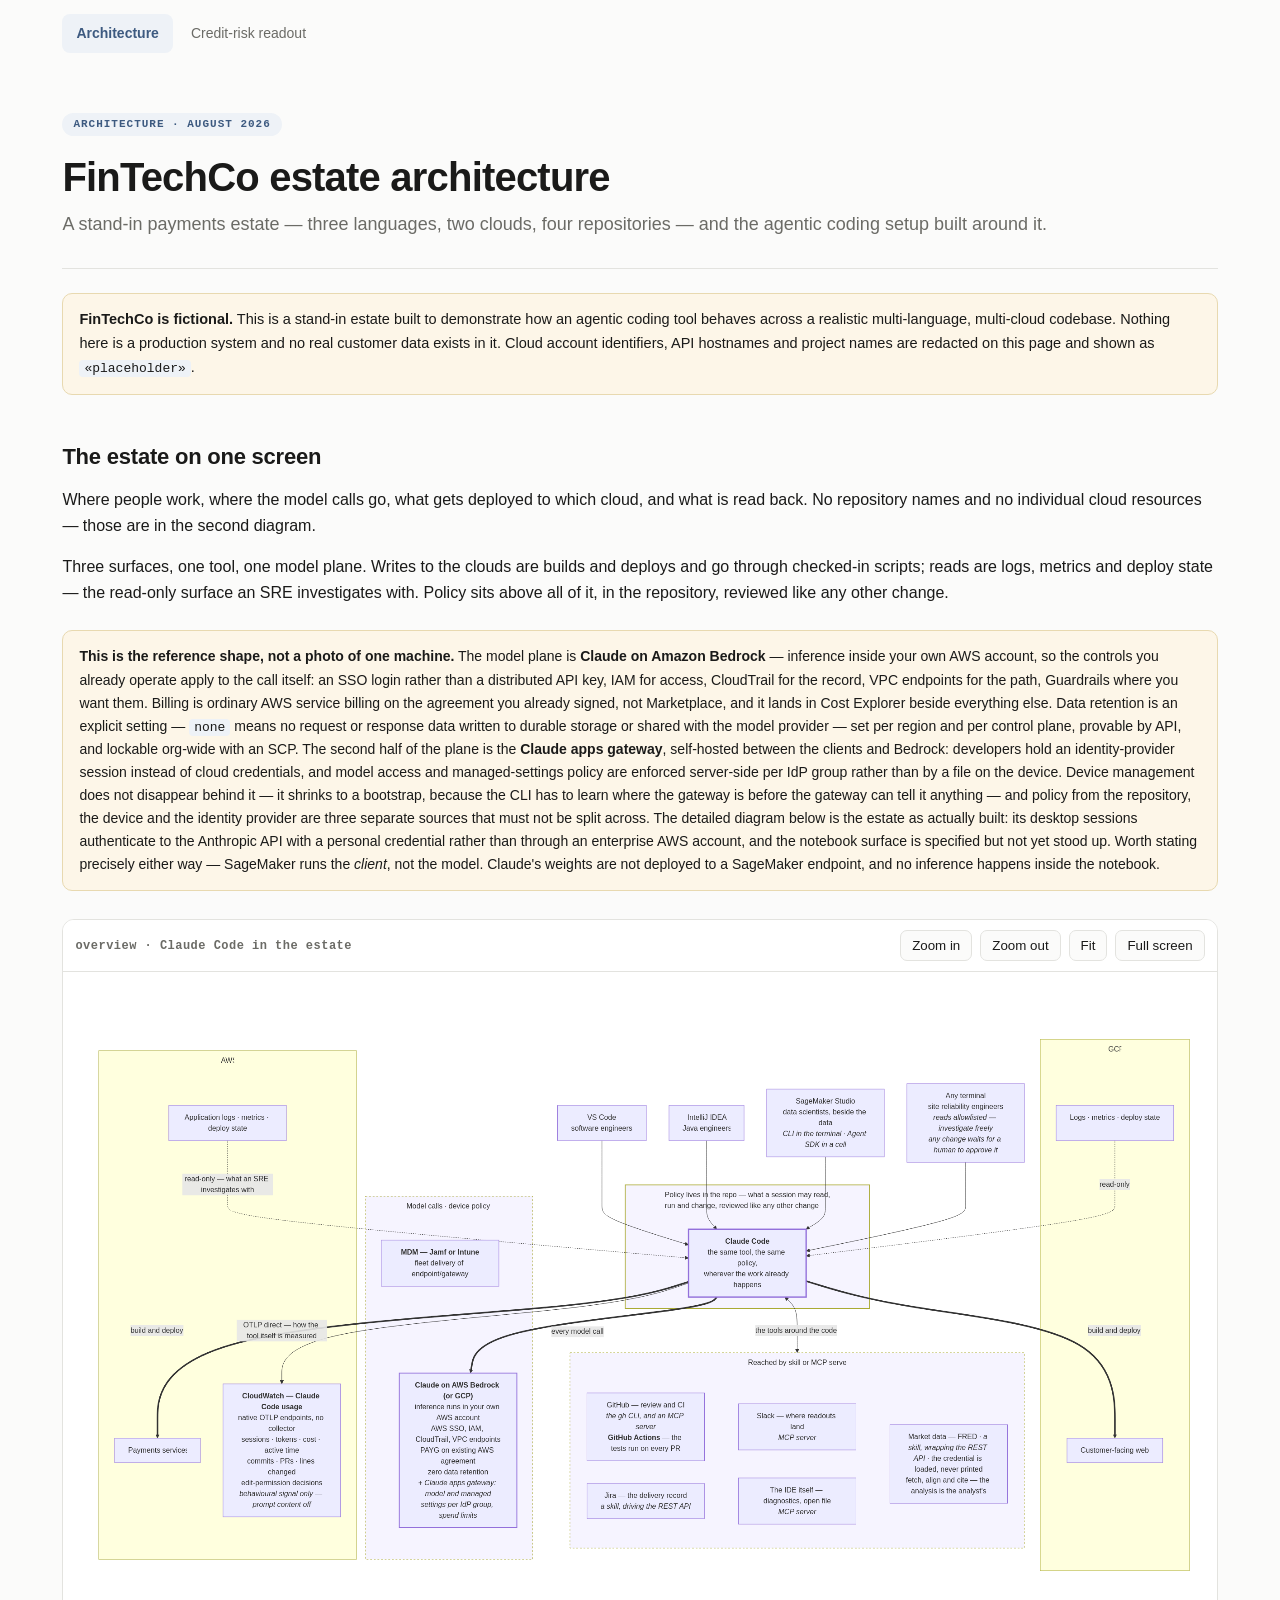
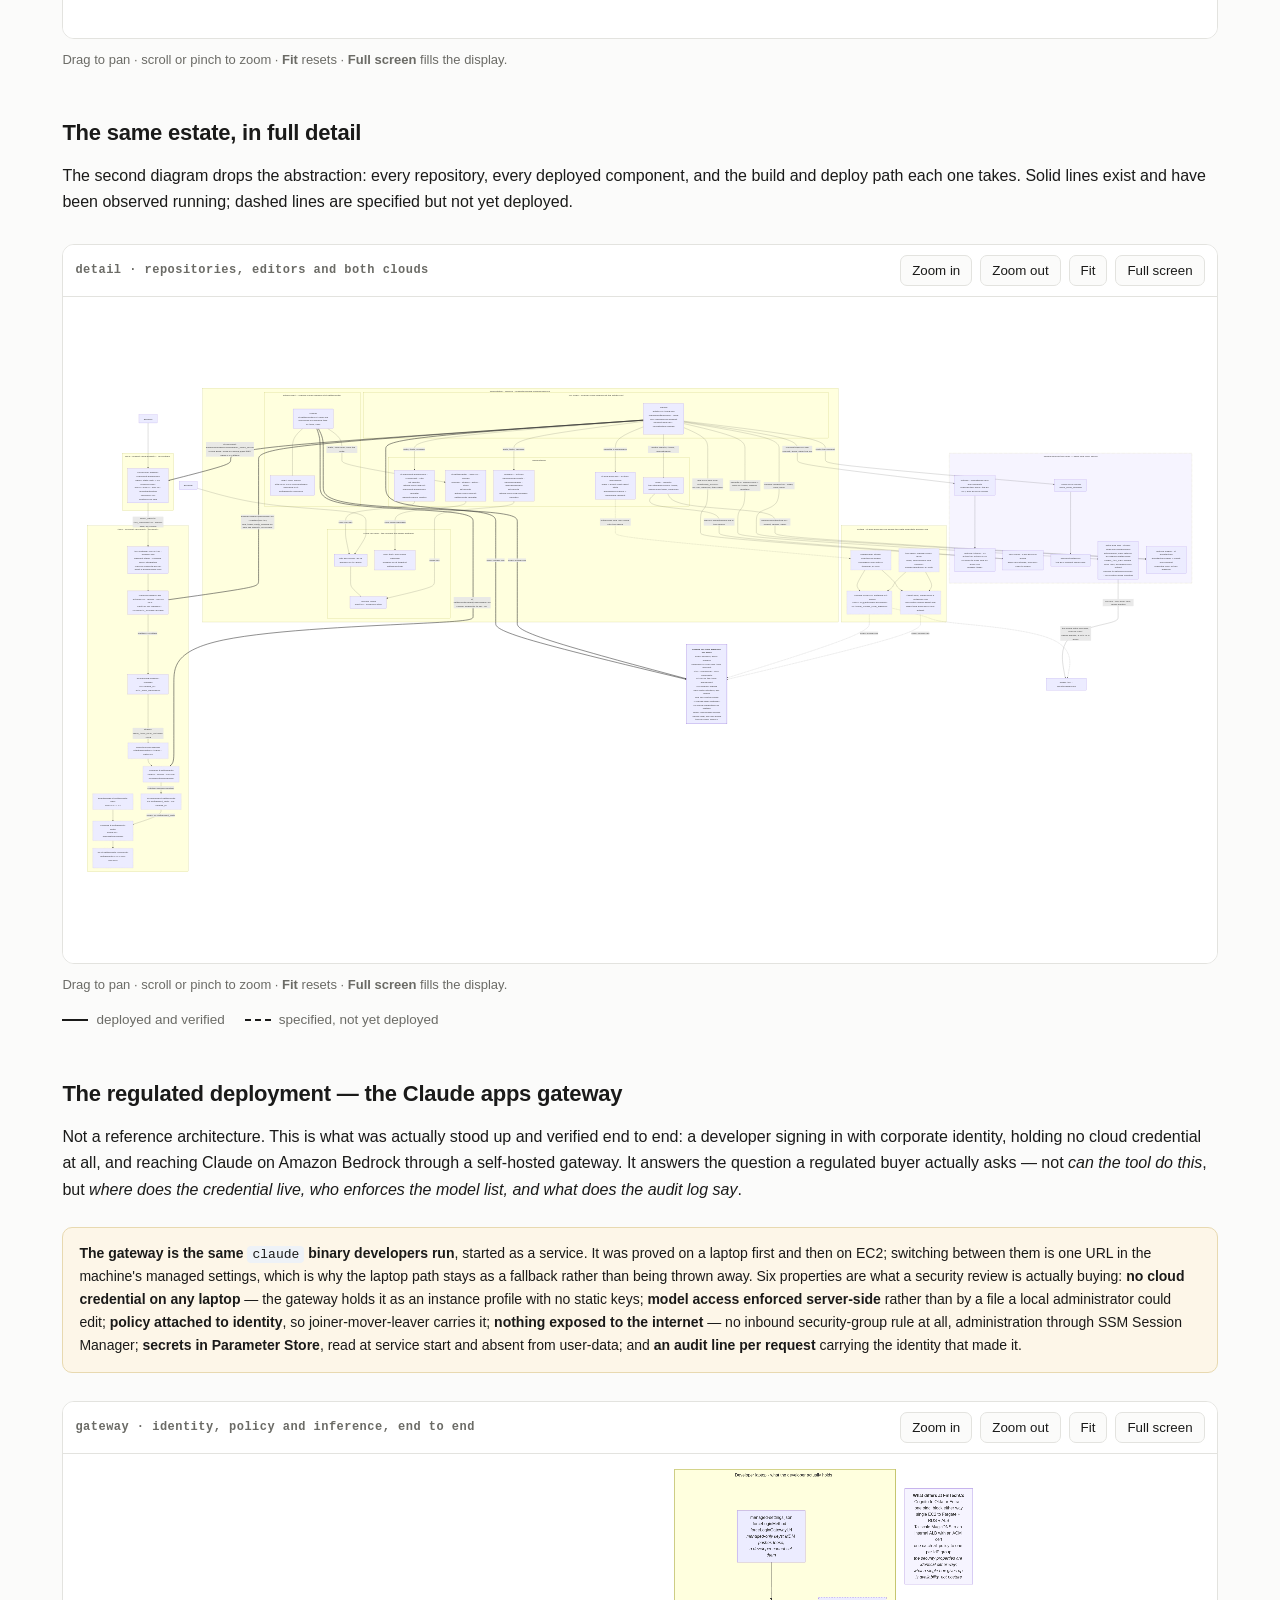
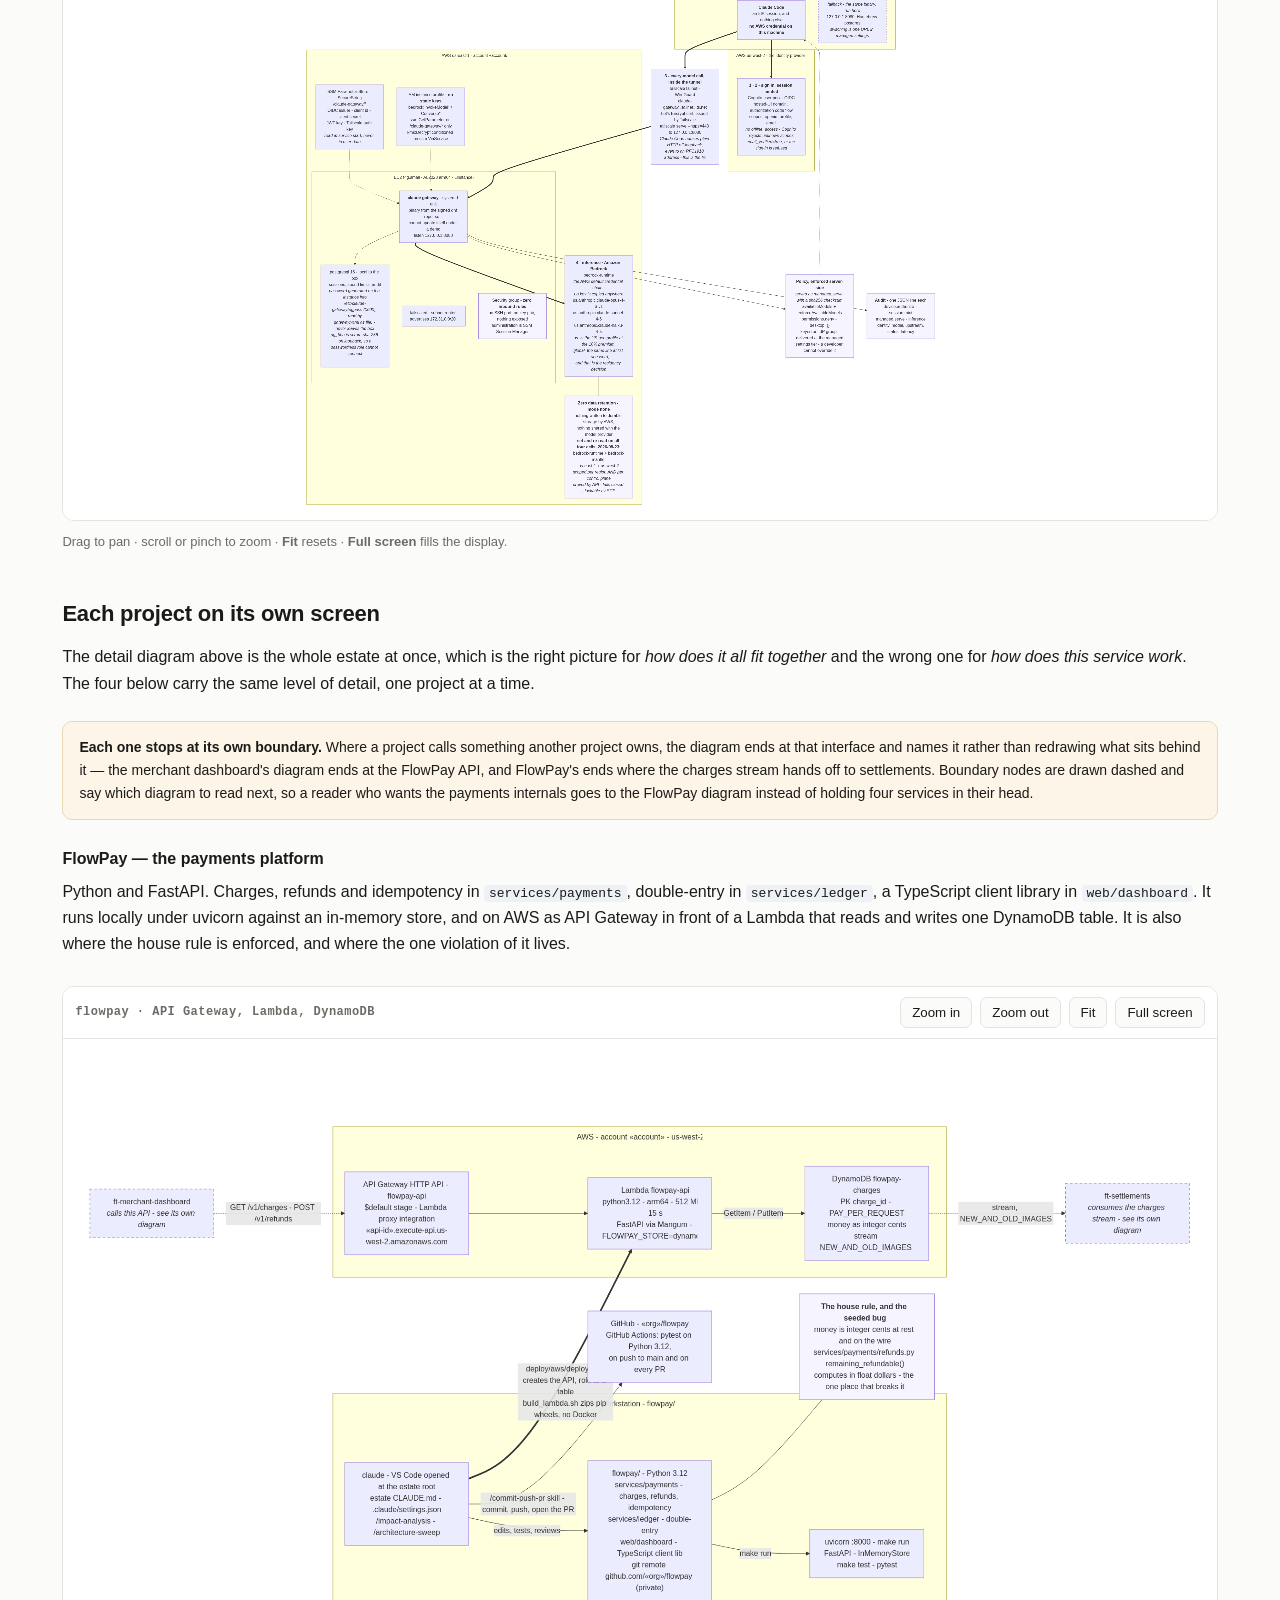
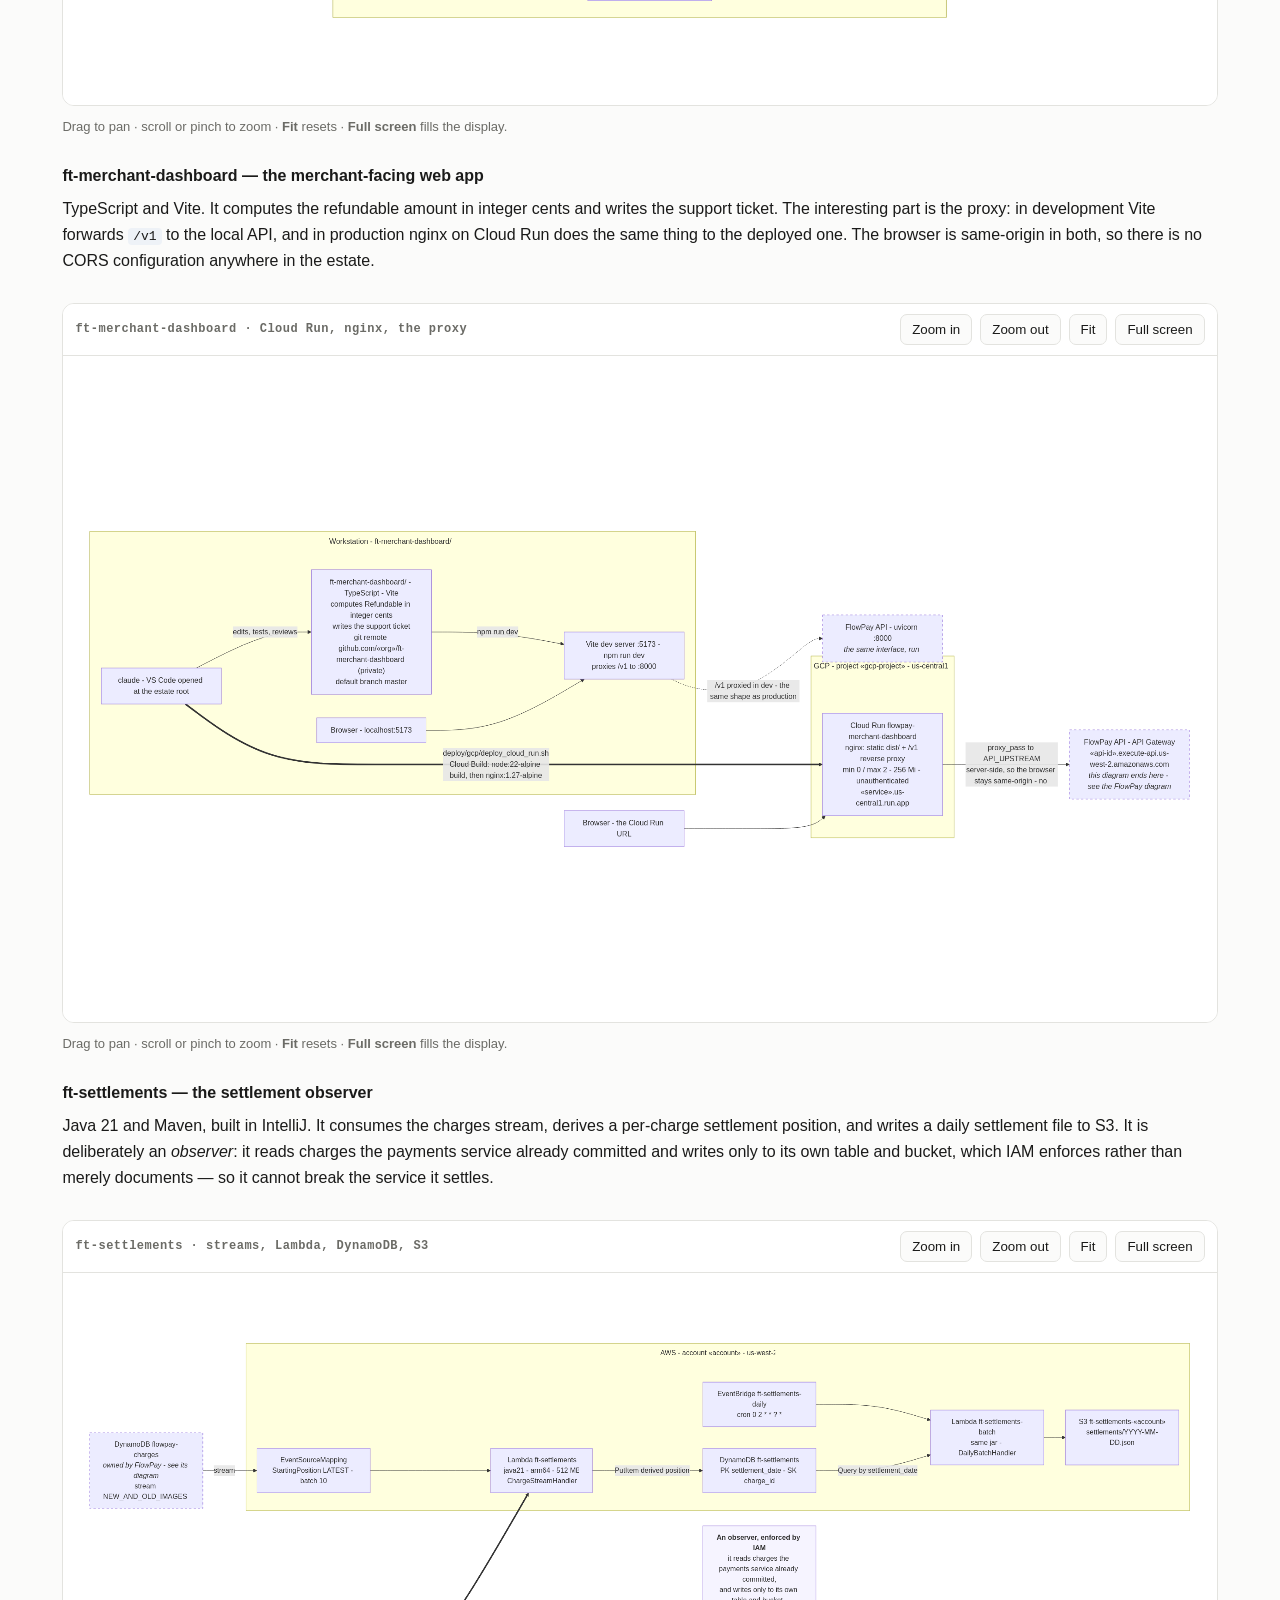
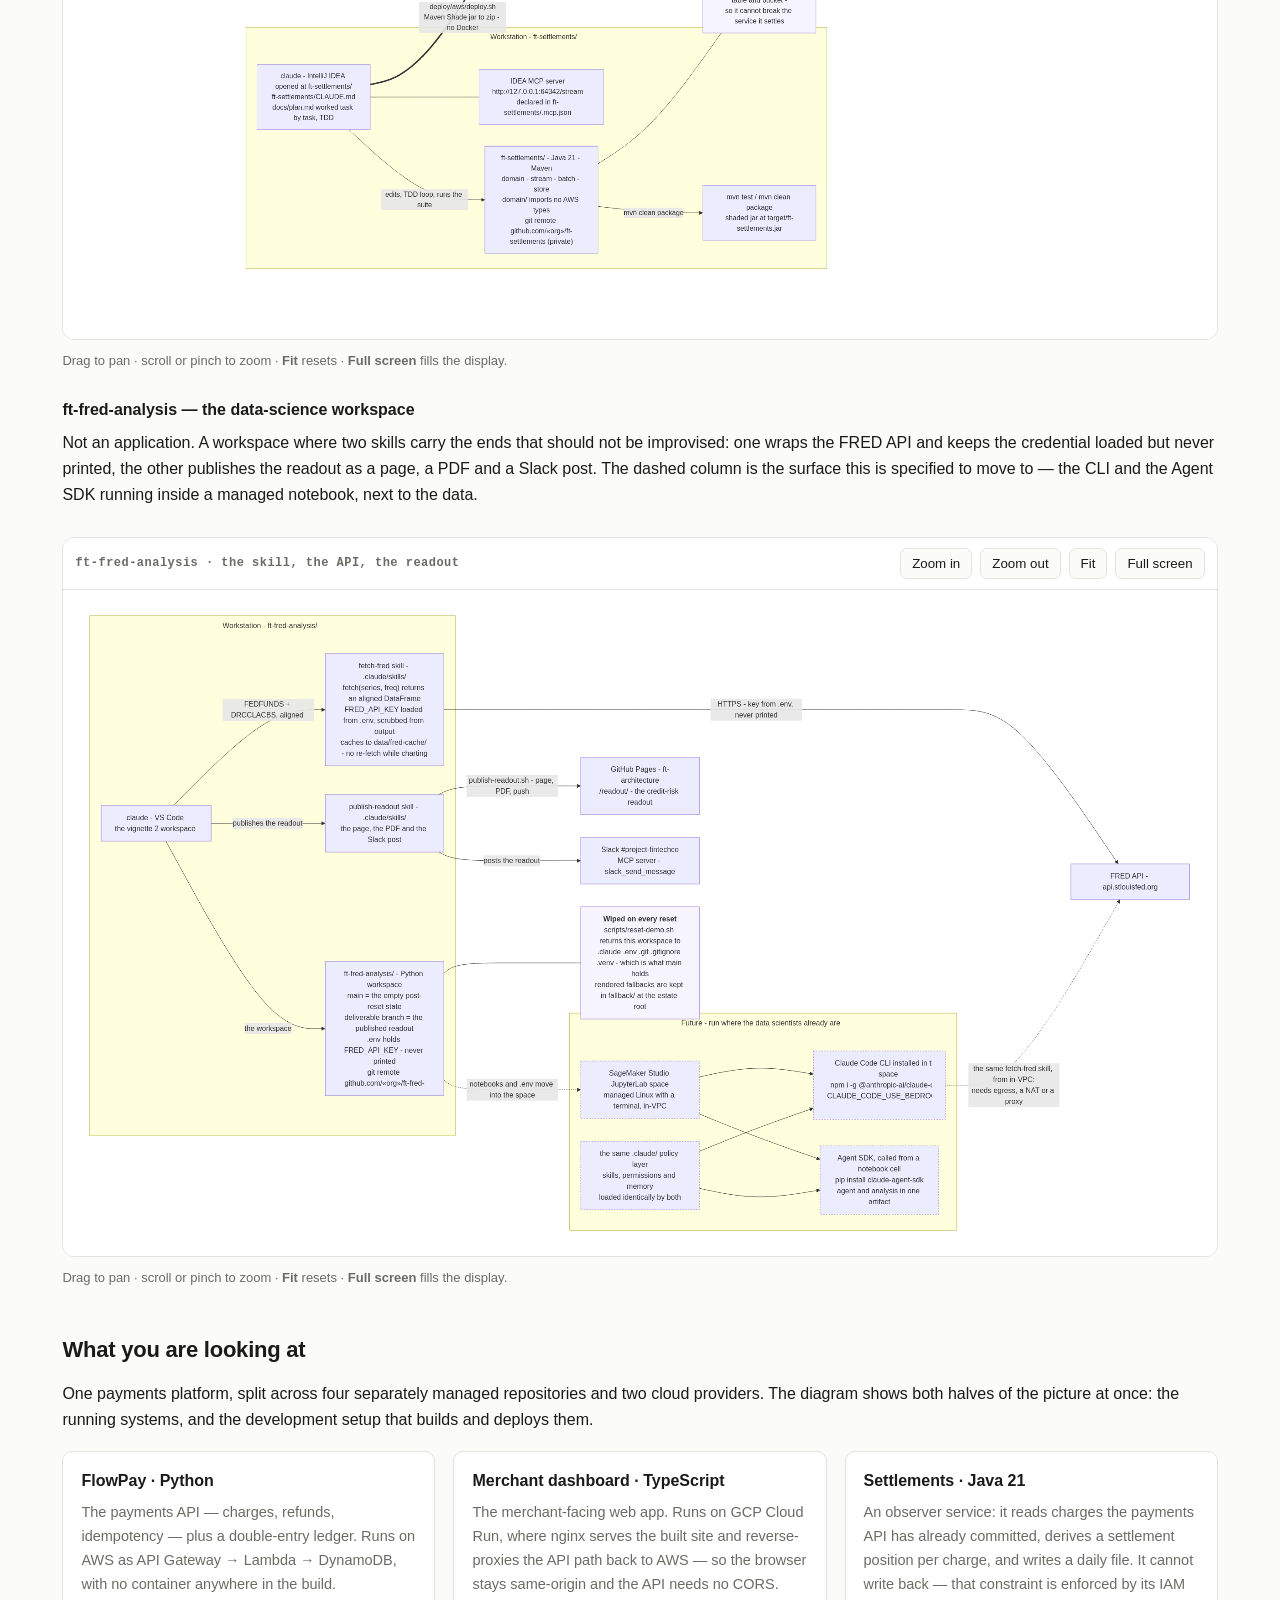
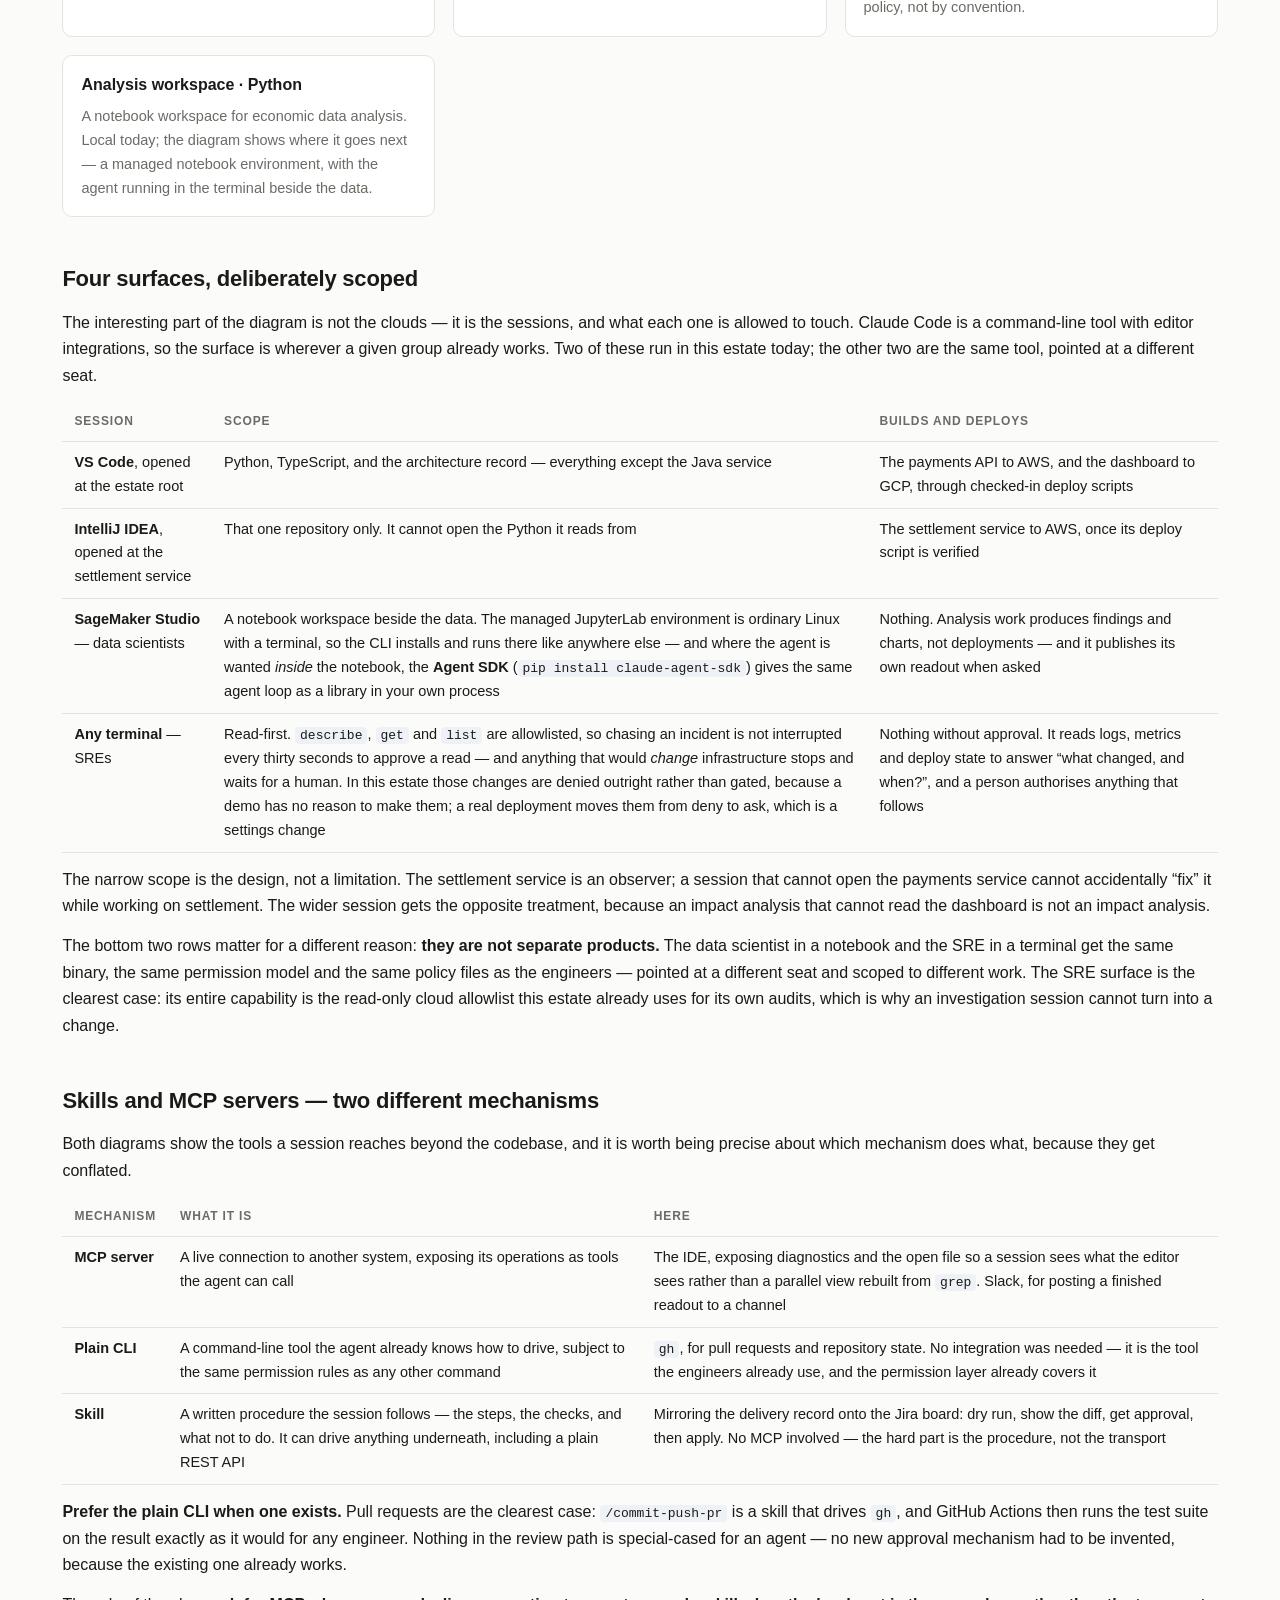
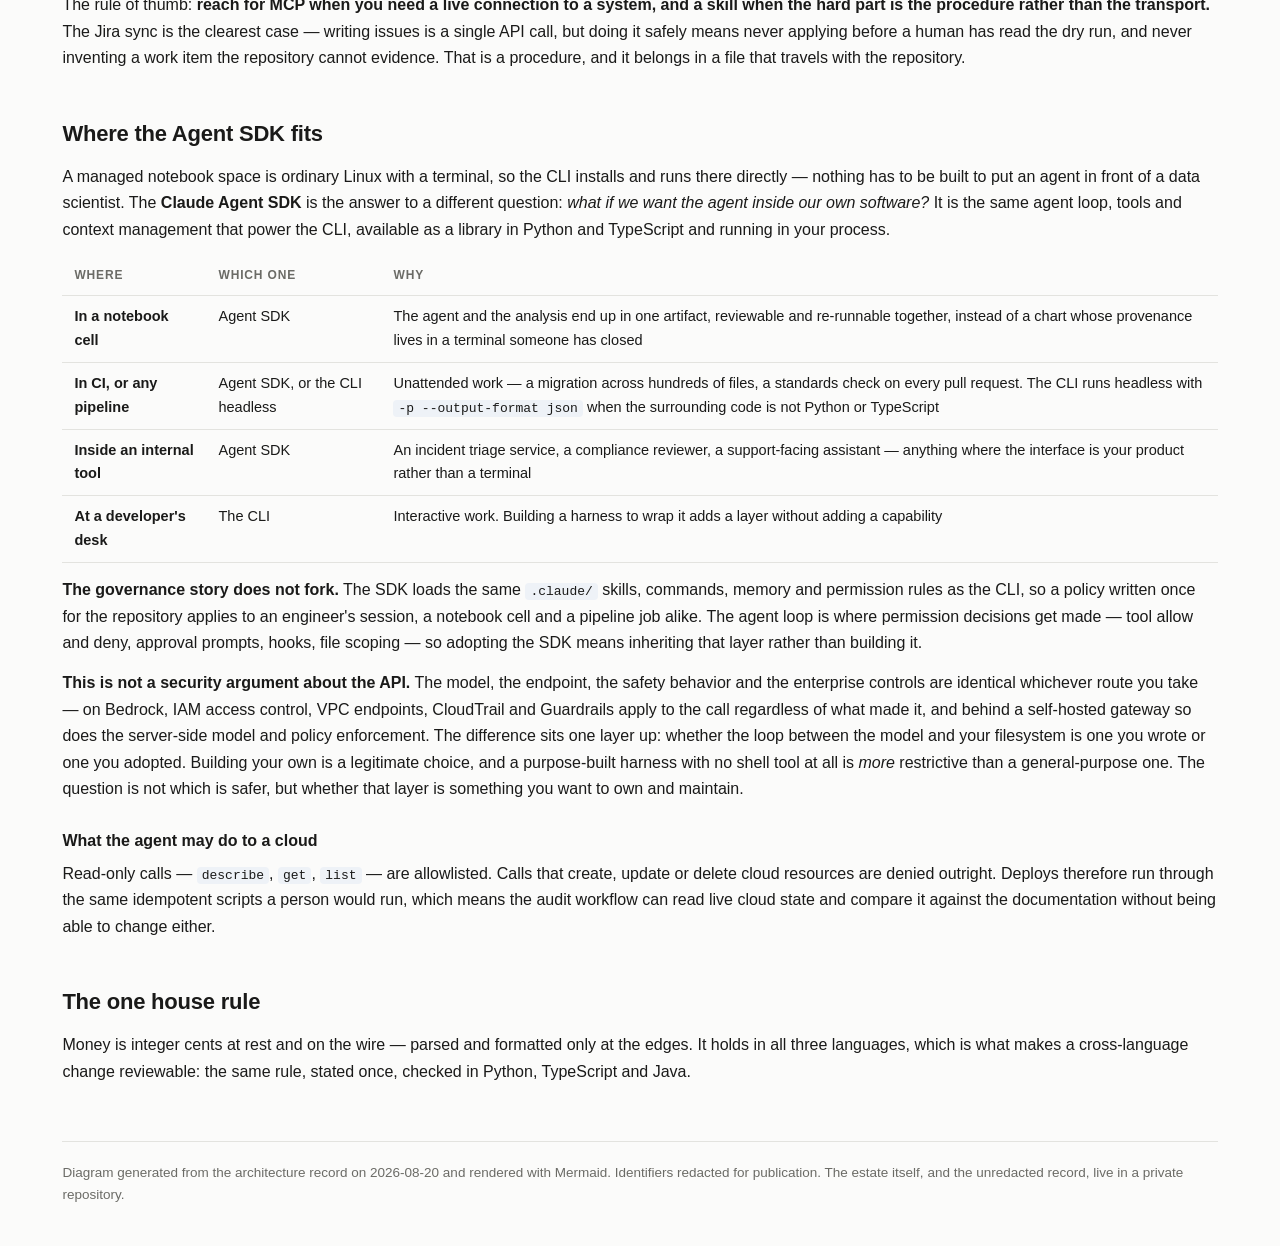
==== index.html @ 8cad51b0 "Rebuild architecture page — 2026-08-24" ====
<!doctype html>
<html lang="en">
<head>
<meta charset="utf-8">
<meta name="viewport" content="width=device-width,initial-scale=1">
<title>FinTechCo — estate architecture</title>
<meta name="description" content="Architecture of a stand-in payments estate: three languages, two clouds, and the agentic coding setup around it.">
<meta name="robots" content="noindex">
<link rel="icon" href="data:image/svg+xml,<svg xmlns='http://www.w3.org/2000/svg' viewBox='0 0 16 16'><text y='13' font-size='13'>🏗️</text></svg>">
<link rel="stylesheet" href="assets/site.css?v=df4e8413">
</head>
<body>
<div class="wrap wide">

<nav class="site">
  <a href="./" aria-current="page">Architecture</a>
  <a href="readout/">Credit-risk readout</a>
</nav>

<header>
  <span class="tag">Architecture · August 2026</span>
  <h1>FinTechCo estate architecture</h1>
  <p class="sub">A stand-in payments estate — three languages, two clouds, four repositories — and the
  agentic coding setup built around it.</p>
</header>

<div class="note">
  <strong>FinTechCo is fictional.</strong> This is a stand-in estate built to demonstrate how an agentic
  coding tool behaves across a realistic multi-language, multi-cloud codebase. Nothing here is a production
  system and no real customer data exists in it. Cloud account identifiers, API hostnames and project names
  are redacted on this page and shown as <code>«placeholder»</code>.
</div>

<h2>The estate on one screen</h2>
<p>Where people work, where the model calls go, what gets deployed to which cloud, and what is
read back. No repository names and no individual cloud resources — those are in the second
diagram.</p>
<p>Three surfaces, one tool, one model plane. Writes to the clouds are builds and deploys and go
through checked-in scripts; reads are logs, metrics and deploy state — the read-only surface an
SRE investigates with. Policy sits above all of it, in the repository, reviewed like any other
change.</p>
<div class="note" style="font-size:14px">
  <strong>This is the reference shape, not a photo of one machine.</strong> The model plane is
  <strong>Claude on Amazon Bedrock</strong> — inference inside your own AWS account, so the
  controls you already operate apply to the call itself: an SSO login rather than a distributed API
  key, IAM for access, CloudTrail for the record, VPC endpoints for the path, Guardrails where you
  want them. Billing is ordinary AWS service billing on the agreement you already signed, not
  Marketplace, and it lands in Cost Explorer beside everything else. Data retention is an explicit
  setting — <code>none</code> means no request or response data written to durable storage or
  shared with the model provider — set per region and per control plane, provable by API, and
  lockable org-wide with an SCP. The second half of the plane is the <strong>Claude apps
  gateway</strong>, self-hosted between the clients and Bedrock: developers hold an identity-provider
  session instead of cloud credentials, and model access and managed-settings policy are enforced
  server-side per IdP group rather than by a file on the device. Device management does not
  disappear behind it — it shrinks to a bootstrap, because the CLI has to learn where the gateway is
  before the gateway can tell it anything — and policy from the repository, the device and the
  identity provider are three separate sources that must not be split across. The detailed diagram below is the
  estate as actually built: its desktop sessions authenticate to the Anthropic API with a personal
  credential rather than through an enterprise AWS account, and the notebook surface is specified
  but not yet stood up. Worth stating precisely either way — SageMaker runs the <em>client</em>, not
  the model. Claude's weights are not deployed to a SageMaker endpoint, and no inference happens
  inside the notebook.
</div>

<div class="figure">
  <div class="bar">
    <span class="label">overview · Claude Code in the estate</span>
    <button class="zin">Zoom in</button>
    <button class="zout">Zoom out</button>
    <button class="fit">Fit</button>
    <button class="full">Full screen</button>
  </div>
  <div class="stage"><div class="pan"><svg id="my-svg" width="100%" xmlns="http://www.w3.org/2000/svg" xmlns:xlink="http://www.w3.org/1999/xlink" class="flowchart" style="max-width: 2447.98px; background-color: transparent;" viewBox="0 -24 2447.9765625 1191" role="graphics-document document" aria-roledescription="flowchart-v2"><style>#my-svg{font-family:"trebuchet ms",verdana,arial,sans-serif;font-size:16px;fill:#333;}@keyframes edge-animation-frame{from{stroke-dashoffset:0;}}@keyframes dash{to{stroke-dashoffset:0;}}#my-svg .edge-animation-slow{stroke-dasharray:9,5!important;stroke-dashoffset:900;animation:dash 50s linear infinite;stroke-linecap:round;}#my-svg .edge-animation-fast{stroke-dasharray:9,5!important;stroke-dashoffset:900;animation:dash 20s linear infinite;stroke-linecap:round;}#my-svg .error-icon{fill:#552222;}#my-svg .error-text{fill:#552222;stroke:#552222;}#my-svg .edge-thickness-normal{stroke-width:1px;}#my-svg .edge-thickness-thick{stroke-width:3.5px;}#my-svg .edge-pattern-solid{stroke-dasharray:0;}#my-svg .edge-thickness-invisible{stroke-width:0;fill:none;}#my-svg .edge-pattern-dashed{stroke-dasharray:3;}#my-svg .edge-pattern-dotted{stroke-dasharray:2;}#my-svg .marker{fill:#333333;stroke:#333333;}#my-svg .marker.cross{stroke:#333333;}#my-svg svg{font-family:"trebuchet ms",verdana,arial,sans-serif;font-size:16px;}#my-svg p{margin:0;}#my-svg .label{font-family:"trebuchet ms",verdana,arial,sans-serif;color:#333;}#my-svg .cluster-label text{fill:#333;}#my-svg .cluster-label span{color:#333;}#my-svg .cluster-label span p{background-color:transparent;}#my-svg .label text,#my-svg span{fill:#333;color:#333;}#my-svg .node rect,#my-svg .node circle,#my-svg .node ellipse,#my-svg .node polygon,#my-svg .node path{fill:#ECECFF;stroke:#9370DB;stroke-width:1px;}#my-svg .rough-node .label text,#my-svg .node .label text,#my-svg .image-shape .label,#my-svg .icon-shape .label{text-anchor:middle;}#my-svg .node .katex path{fill:#000;stroke:#000;stroke-width:1px;}#my-svg .rough-node .label,#my-svg .node .label,#my-svg .image-shape .label,#my-svg .icon-shape .label{text-align:center;}#my-svg .node.clickable{cursor:pointer;}#my-svg .root .anchor path{fill:#333333!important;stroke-width:0;stroke:#333333;}#my-svg .arrowheadPath{fill:#333333;}#my-svg .edgePath .path{stroke:#333333;stroke-width:1px;}#my-svg .flowchart-link{stroke:#333333;fill:none;}#my-svg .edgeLabel{background-color:rgba(232,232,232, 0.8);text-align:center;}#my-svg .edgeLabel p{background-color:rgba(232,232,232, 0.8);}#my-svg .edgeLabel rect{opacity:0.5;background-color:rgba(232,232,232, 0.8);fill:rgba(232,232,232, 0.8);}#my-svg .labelBkg{background-color:rgba(232, 232, 232, 0.5);}#my-svg .cluster rect{fill:#ffffde;stroke:#aaaa33;stroke-width:1px;}#my-svg .cluster text{fill:#333;}#my-svg .cluster span{color:#333;}#my-svg .node .collapsed-indicator{fill:#aaaa33;stroke:none;opacity:0.6;}#my-svg .node .collapsed-separator{stroke:#aaaa33;stroke-width:0.75px;}#my-svg div.mermaidTooltip{position:absolute;text-align:center;max-width:200px;padding:2px;font-family:"trebuchet ms",verdana,arial,sans-serif;font-size:12px;background:hsl(80, 100%, 96.2745098039%);border:1px solid #aaaa33;border-radius:2px;pointer-events:none;z-index:100;}#my-svg .flowchartTitleText{text-anchor:middle;font-size:18px;fill:#333;}#my-svg rect.text{fill:none;stroke-width:0;}#my-svg .icon-shape,#my-svg .image-shape{background-color:rgba(232,232,232, 0.8);text-align:center;}#my-svg .icon-shape p,#my-svg .image-shape p{background-color:rgba(232,232,232, 0.8);padding:2px;}#my-svg .icon-shape .label rect,#my-svg .image-shape .label rect{opacity:0.5;background-color:rgba(232,232,232, 0.8);fill:rgba(232,232,232, 0.8);}#my-svg .label-icon{display:inline-block;height:1em;overflow:visible;vertical-align:-0.125em;}#my-svg .node .label-icon path{fill:currentColor;stroke:revert;stroke-width:revert;}#my-svg .node .neo-node{stroke:#9370DB;}#my-svg [data-look="neo"].node rect,#my-svg [data-look="neo"].cluster rect,#my-svg [data-look="neo"].node polygon{stroke:#9370DB;filter:drop-shadow(1px 2px 2px rgba(185, 185, 185, 1));}#my-svg [data-look="neo"].swimlane.cluster rect{filter:none;}#my-svg [data-look="neo"].node path{stroke:#9370DB;stroke-width:1px;}#my-svg [data-look="neo"].node .outer-path{filter:drop-shadow(1px 2px 2px rgba(185, 185, 185, 1));}#my-svg [data-look="neo"].node .neo-line path{stroke:#9370DB;filter:none;}#my-svg [data-look="neo"].node circle{stroke:#9370DB;filter:drop-shadow(1px 2px 2px rgba(185, 185, 185, 1));}#my-svg [data-look="neo"].node circle .state-start{fill:#000000;}#my-svg [data-look="neo"].icon-shape .icon{fill:#9370DB;filter:drop-shadow(1px 2px 2px rgba(185, 185, 185, 1));}#my-svg [data-look="neo"].icon-shape .icon-neo path{stroke:#9370DB;filter:drop-shadow(1px 2px 2px rgba(185, 185, 185, 1));}#my-svg :root{--mermaid-font-family:"trebuchet ms",verdana,arial,sans-serif;}#my-svg .hub&gt;*{stroke-width:3px!important;}#my-svg .hub span{stroke-width:3px!important;}#my-svg .plane&gt;*{stroke-width:2px!important;}#my-svg .plane span{stroke-width:2px!important;}</style><g><marker id="my-svg_flowchart-v2-pointEnd" class="marker flowchart-v2" viewBox="0 0 10 10" refX="5" refY="5" markerUnits="userSpaceOnUse" markerWidth="8" markerHeight="8" orient="auto"><path d="M 0 0 L 10 5 L 0 10 z" class="arrowMarkerPath" style="stroke-width: 1; stroke-dasharray: 1, 0;"/></marker><marker id="my-svg_flowchart-v2-pointStart" class="marker flowchart-v2" viewBox="0 0 10 10" refX="4.5" refY="5" markerUnits="userSpaceOnUse" markerWidth="8" markerHeight="8" orient="auto"><path d="M 0 5 L 10 10 L 10 0 z" class="arrowMarkerPath" style="stroke-width: 1; stroke-dasharray: 1, 0;"/></marker><marker id="my-svg_flowchart-v2-pointEnd-margin" class="marker flowchart-v2" viewBox="0 0 11.5 14" refX="11.5" refY="7" markerUnits="userSpaceOnUse" markerWidth="10.5" markerHeight="14" orient="auto"><path d="M 0 0 L 11.5 7 L 0 14 z" class="arrowMarkerPath" style="stroke-width: 0; stroke-dasharray: 1, 0;"/></marker><marker id="my-svg_flowchart-v2-pointStart-margin" class="marker flowchart-v2" viewBox="0 0 11.5 14" refX="1" refY="7" markerUnits="userSpaceOnUse" markerWidth="11.5" markerHeight="14" orient="auto"><polygon points="0,7 11.5,14 11.5,0" class="arrowMarkerPath" style="stroke-width: 0; stroke-dasharray: 1, 0;"/></marker><marker id="my-svg_flowchart-v2-circleEnd" class="marker flowchart-v2" viewBox="0 0 10 10" refX="11" refY="5" markerUnits="userSpaceOnUse" markerWidth="11" markerHeight="11" orient="auto"><circle cx="5" cy="5" r="5" class="arrowMarkerPath" style="stroke-width: 1; stroke-dasharray: 1, 0;"/></marker><marker id="my-svg_flowchart-v2-circleStart" class="marker flowchart-v2" viewBox="0 0 10 10" refX="-1" refY="5" markerUnits="userSpaceOnUse" markerWidth="11" markerHeight="11" orient="auto"><circle cx="5" cy="5" r="5" class="arrowMarkerPath" style="stroke-width: 1; stroke-dasharray: 1, 0;"/></marker><marker id="my-svg_flowchart-v2-circleEnd-margin" class="marker flowchart-v2" viewBox="0 0 10 10" refY="5" refX="12.25" markerUnits="userSpaceOnUse" markerWidth="14" markerHeight="14" orient="auto"><circle cx="5" cy="5" r="5" class="arrowMarkerPath" style="stroke-width: 0; stroke-dasharray: 1, 0;"/></marker><marker id="my-svg_flowchart-v2-circleStart-margin" class="marker flowchart-v2" viewBox="0 0 10 10" refX="-2" refY="5" markerUnits="userSpaceOnUse" markerWidth="14" markerHeight="14" orient="auto"><circle cx="5" cy="5" r="5" class="arrowMarkerPath" style="stroke-width: 0; stroke-dasharray: 1, 0;"/></marker><marker id="my-svg_flowchart-v2-crossEnd" class="marker cross flowchart-v2" viewBox="0 0 11 11" refX="12" refY="5.2" markerUnits="userSpaceOnUse" markerWidth="11" markerHeight="11" orient="auto"><path d="M 1,1 l 9,9 M 10,1 l -9,9" class="arrowMarkerPath" style="stroke-width: 2; stroke-dasharray: 1, 0;"/></marker><marker id="my-svg_flowchart-v2-crossStart" class="marker cross flowchart-v2" viewBox="0 0 11 11" refX="-1" refY="5.2" markerUnits="userSpaceOnUse" markerWidth="11" markerHeight="11" orient="auto"><path d="M 1,1 l 9,9 M 10,1 l -9,9" class="arrowMarkerPath" style="stroke-width: 2; stroke-dasharray: 1, 0;"/></marker><marker id="my-svg_flowchart-v2-crossEnd-margin" class="marker cross flowchart-v2" viewBox="0 0 15 15" refX="17.7" refY="7.5" markerUnits="userSpaceOnUse" markerWidth="12" markerHeight="12" orient="auto"><path d="M 1,1 L 14,14 M 1,14 L 14,1" class="arrowMarkerPath" style="stroke-width: 2.5;"/></marker><marker id="my-svg_flowchart-v2-crossStart-margin" class="marker cross flowchart-v2" viewBox="0 0 15 15" refX="-3.5" refY="7.5" markerUnits="userSpaceOnUse" markerWidth="12" markerHeight="12" orient="auto"><path d="M 1,1 L 14,14 M 1,14 L 14,1" class="arrowMarkerPath" style="stroke-width: 2.5; stroke-dasharray: 1, 0;"/></marker><g class="root"><g class="clusters"><g class="cluster" id="my-svg-LEFTCOL" data-look="classic"><rect style="fill:none !important;stroke:none !important" x="8" y="-16" width="999.5703125" height="1175"/><g class="cluster-label" transform="translate(507.78515625, -6)"><foreignObject width="0" height="0"><div xmlns="http://www.w3.org/1999/xhtml" style="display: table-cell; white-space: nowrap; line-height: 1.5;"><span class="nodeLabel"></span></div></foreignObject></g></g><g class="cluster" id="my-svg-GCP" data-look="classic"><rect style="" x="2109.9765625" y="-16" width="330" height="1175"/><g class="cluster-label" transform="translate(2260.3203125, -6)"><foreignObject width="29.3125" height="24"><div xmlns="http://www.w3.org/1999/xhtml" style="display: table-cell; white-space: nowrap; line-height: 1.5;"><span class="nodeLabel"><p>GCP</p></span></div></foreignObject></g></g><g class="cluster" id="my-svg-GOVERNED" data-look="classic"><rect style="fill:#f6f4ff !important;stroke-width:2px !important" x="1191.97" y="306" width="540.49" height="273"/><g class="cluster-label" transform="translate(1279.58, 316)"><foreignObject width="365.265625" height="48"><div xmlns="http://www.w3.org/1999/xhtml" style="display: table-cell; white-space: nowrap; line-height: 1.5;"><span class="nodeLabel"><p>Policy lives in the repo — what a session may read,<br />run and change, reviewed like any other change</p></span></div></foreignObject></g></g><g class="cluster" id="my-svg-AWS" data-look="classic"><rect style="" x="28" y="9" width="569.8125" height="1125"/><g class="cluster-label" transform="translate(298.2265625, 19)"><foreignObject width="29.359375" height="24"><div xmlns="http://www.w3.org/1999/xhtml" style="display: table-cell; white-space: nowrap; line-height: 1.5;"><span class="nodeLabel"><p>AWS</p></span></div></foreignObject></g></g><g class="cluster" id="my-svg-PLANE" data-look="classic"><rect style="fill:#f6f4ff !important;stroke-dasharray:4 !important" x="617.8125" y="331" width="369.7578125" height="803"/><g class="cluster-label" transform="translate(708.19921875, 341)"><foreignObject width="188.984375" height="24"><div xmlns="http://www.w3.org/1999/xhtml" style="display: table-cell; white-space: nowrap; line-height: 1.5;"><span class="nodeLabel"><p>Model calls · device policy</p></span></div></foreignObject></g></g></g><g class="edgePaths"><path d="M1140.75,208L1140.75,224.167C1140.75,240.333,1140.75,272.667,1140.75,297C1140.75,321.333,1140.75,337.667,1140.75,350C1140.75,362.333,1140.75,370.667,1172.024,384.562C1203.298,398.457,1265.847,417.915,1297.121,427.643L1328.395,437.372" id="my-svg-L_VSC_CC_0" class="edge-thickness-normal edge-pattern-solid edge-thickness-normal edge-pattern-solid flowchart-link" style=";" data-edge="true" data-et="edge" data-id="L_VSC_CC_0" data-points="W3sieCI6MTE0MC43NSwieSI6MjA4fSx7IngiOjExNDAuNzUsInkiOjMwNX0seyJ4IjoxMTQwLjc1LCJ5IjozNTR9LHsieCI6MTE0MC43NSwieSI6Mzc5fSx7IngiOjEzMzIuMjE0ODQzNzUsInkiOjQzOC41NjAxMTkwODM3ODM5NX1d" data-look="classic" marker-end="url(#my-svg_flowchart-v2-pointEnd)"/><path d="M1371.953,208L1371.953,224.167C1371.953,240.333,1371.953,272.667,1371.953,297C1371.953,321.333,1371.953,337.667,1371.953,350C1371.953,362.333,1371.953,370.667,1375.267,378.505C1378.582,386.344,1385.21,393.687,1388.524,397.359L1391.838,401.031" id="my-svg-L_IJ_CC_0" class="edge-thickness-normal edge-pattern-solid edge-thickness-normal edge-pattern-solid flowchart-link" style=";" data-edge="true" data-et="edge" data-id="L_IJ_CC_0" data-points="W3sieCI6MTM3MS45NTMxMjUsInkiOjIwOH0seyJ4IjoxMzcxLjk1MzEyNSwieSI6MzA1fSx7IngiOjEzNzEuOTUzMTI1LCJ5IjozNTR9LHsieCI6MTM3MS45NTMxMjUsInkiOjM3OX0seyJ4IjoxMzk0LjUxODU1NDY4NzUsInkiOjQwNH1d" data-look="classic" marker-end="url(#my-svg_flowchart-v2-pointEnd)"/><path d="M1634.977,244L1634.977,254.167C1634.977,264.333,1634.977,284.667,1634.977,303C1634.977,321.333,1634.977,337.667,1634.977,350C1634.977,362.333,1634.977,370.667,1628.355,378.666C1621.734,386.665,1608.491,394.331,1601.869,398.163L1595.248,401.996" id="my-svg-L_SM_CC_0" class="edge-thickness-normal edge-pattern-solid edge-thickness-normal edge-pattern-solid flowchart-link" style=";" data-edge="true" data-et="edge" data-id="L_SM_CC_0" data-points="W3sieCI6MTYzNC45NzY1NjI1LCJ5IjoyNDR9LHsieCI6MTYzNC45NzY1NjI1LCJ5IjozMDV9LHsieCI6MTYzNC45NzY1NjI1LCJ5IjozNTR9LHsieCI6MTYzNC45NzY1NjI1LCJ5IjozNzl9LHsieCI6MTU5MS43ODYxMzI4MTI1LCJ5Ijo0MDR9XQ==" data-look="classic" marker-end="url(#my-svg_flowchart-v2-pointEnd)"/><path d="M1944.977,256L1944.977,264.167C1944.977,272.333,1944.977,288.667,1944.977,305C1944.977,321.333,1944.977,337.667,1944.977,350C1944.977,362.333,1944.977,370.667,1886.836,386.877C1828.695,403.087,1712.413,427.174,1654.273,439.217L1596.132,451.26" id="my-svg-L_TERM_CC_0" class="edge-thickness-normal edge-pattern-solid edge-thickness-normal edge-pattern-solid flowchart-link" style=";" data-edge="true" data-et="edge" data-id="L_TERM_CC_0" data-points="[base64]" data-look="classic" marker-end="url(#my-svg_flowchart-v2-pointEnd)"/><path d="M1042.57,206.304L999.277,222.753C955.984,239.203,869.398,272.101,826.105,296.717C782.813,321.333,782.813,337.667,782.813,350C782.813,362.333,782.813,370.667,782.813,383C782.813,395.333,782.813,411.667,782.813,419.833L782.813,428" id="my-svg-L_VSC_MDM_0" class="edge-thickness-invisible edge-pattern-solid" style=";" data-edge="true" data-et="edge" data-id="L_VSC_MDM_0" data-points="W3sieCI6MTA0Mi41NzAzMTI1LCJ5IjoyMDYuMzAzODIzOTkxNjE4NjZ9LHsieCI6NzgyLjgxMjUsInkiOjMwNX0seyJ4Ijo3ODIuODEyNSwieSI6MzU0fSx7IngiOjc4Mi44MTI1LCJ5IjozNzl9LHsieCI6NzgyLjgxMjUsInkiOjQyOH1d" data-look="classic"/><path d="M782.813,530L782.813,538.167C782.813,546.333,782.813,562.667,782.813,579C782.813,595.333,782.813,611.667,785.163,635.5C787.513,659.333,792.214,690.667,794.565,706.333L796.915,722" id="my-svg-L_MDM_BR_0" class="edge-thickness-invisible edge-pattern-solid" style=";" data-edge="true" data-et="edge" data-id="L_MDM_BR_0" data-points="W3sieCI6NzgyLjgxMjUsInkiOjUzMH0seyJ4Ijo3ODIuODEyNSwieSI6NTc5fSx7IngiOjc4Mi44MTI1LCJ5Ijo2Mjh9LHsieCI6Nzk2LjkxNTI3MTIyNjQxNTEsInkiOjcyMn1d" data-look="classic"/><path d="M1394.946,554L1391.209,558.167C1387.472,562.333,1379.998,570.667,1291.725,583C1203.453,595.333,1034.383,611.667,947.427,634.842C860.471,658.017,855.63,688.034,853.209,703.043L850.788,718.051" id="my-svg-L_CC_BR_0" class="edge-thickness-thick edge-pattern-solid edge-thickness-normal edge-pattern-solid flowchart-link" style=";" data-edge="true" data-et="edge" data-id="L_CC_BR_0" data-points="W3sieCI6MTM5NC45NDYyODkwNjI1LCJ5Ijo1NTR9LHsieCI6MTM3Mi41MjM0Mzc1LCJ5Ijo1Nzl9LHsieCI6ODY1LjMxMjUsInkiOjYyOH0seyJ4Ijo4NTAuMTUxMTIwMjgzMDE4OCwieSI6NzIyfV0=" data-look="classic" marker-end="url(#my-svg_flowchart-v2-pointEnd)"/><path d="M1332.215,520.197L1301.289,529.998C1270.363,539.798,1208.512,559.399,1012.794,577.366C817.076,595.333,487.491,611.667,322.699,658.833C157.906,706,157.906,784,157.906,823L157.906,862" id="my-svg-L_CC_AWSAPP_0" class="edge-thickness-thick edge-pattern-solid edge-thickness-normal edge-pattern-solid flowchart-link" style=";" data-edge="true" data-et="edge" data-id="L_CC_AWSAPP_0" data-points="W3sieCI6MTMzMi4yMTQ4NDM3NSwieSI6NTIwLjE5NzI5NjQyNzQyMn0seyJ4IjoxMTQ2LjY2MDE1NjI1LCJ5Ijo1Nzl9LHsieCI6MTU3LjkwNjI1LCJ5Ijo2Mjh9LHsieCI6MTU3LjkwNjI1LCJ5Ijo4NjZ9XQ==" data-look="classic" marker-end="url(#my-svg_flowchart-v2-pointEnd)"/><path d="M1592.215,518.663L1625.175,528.719C1658.135,538.775,1724.056,558.888,1837.85,577.11C1951.643,595.333,2113.31,611.667,2194.143,658.833C2274.977,706,2274.977,784,2274.977,823L2274.977,862" id="my-svg-L_CC_GCPAPP_0" class="edge-thickness-thick edge-pattern-solid edge-thickness-normal edge-pattern-solid flowchart-link" style=";" data-edge="true" data-et="edge" data-id="L_CC_GCPAPP_0" data-points="W3sieCI6MTU5Mi4yMTQ4NDM3NSwieSI6NTE4LjY2Mjk2MDE4MjEwNjR9LHsieCI6MTc4OS45NzY1NjI1LCJ5Ijo1Nzl9LHsieCI6MjI3NC45NzY1NjI1LCJ5Ijo2Mjh9LHsieCI6MjI3NC45NzY1NjI1LCJ5Ijo4NjZ9XQ==" data-look="classic" marker-end="url(#my-svg_flowchart-v2-pointEnd)"/><path d="M1332.215,522.985L1304.622,532.321C1277.03,541.657,1221.845,560.328,1071.945,577.831C922.044,595.333,677.428,611.667,555.12,638.833C432.813,666,432.813,704,432.813,723L432.813,742" id="my-svg-L_CC_CWCC_0" class="edge-thickness-normal edge-pattern-solid edge-thickness-normal edge-pattern-solid flowchart-link" style=";" data-edge="true" data-et="edge" data-id="L_CC_CWCC_0" data-points="W3sieCI6MTMzMi4yMTQ4NDM3NSwieSI6NTIyLjk4NTA5MTU5MTU1MTh9LHsieCI6MTE2Ni42NjAxNTYyNSwieSI6NTc5fSx7IngiOjQzMi44MTI1LCJ5Ijo2Mjh9LHsieCI6NDMyLjgxMjUsInkiOjc0Nn1d" data-look="classic" marker-end="url(#my-svg_flowchart-v2-pointEnd)"/><path d="M312.906,208L312.906,224.167C312.906,240.333,312.906,272.667,312.906,297C312.906,321.333,312.906,337.667,312.906,350C312.906,362.333,312.906,370.667,482.127,389.557C651.347,408.447,989.789,437.895,1159.009,452.618L1328.23,467.342" id="my-svg-L_AWSOBS_CC_0" class="edge-thickness-normal edge-pattern-dotted edge-thickness-normal edge-pattern-solid flowchart-link" style=";" data-edge="true" data-et="edge" data-id="L_AWSOBS_CC_0" data-points="W3sieCI6MzEyLjkwNjI1LCJ5IjoyMDh9LHsieCI6MzEyLjkwNjI1LCJ5IjozMDV9LHsieCI6MzEyLjkwNjI1LCJ5IjozNTR9LHsieCI6MzEyLjkwNjI1LCJ5IjozNzl9LHsieCI6MTMzMi4yMTQ4NDM3NSwieSI6NDY3LjY4ODg1MTY1MzMzNzh9XQ==" data-look="classic" marker-end="url(#my-svg_flowchart-v2-pointEnd)"/><path d="M2274.977,208L2274.977,224.167C2274.977,240.333,2274.977,272.667,2274.977,297C2274.977,321.333,2274.977,337.667,2274.977,350C2274.977,362.333,2274.977,370.667,2161.845,388.753C2048.713,406.839,1822.449,434.678,1709.317,448.597L1596.185,462.517" id="my-svg-L_GCPOBS_CC_0" class="edge-thickness-normal edge-pattern-dotted edge-thickness-normal edge-pattern-solid flowchart-link" style=";" data-edge="true" data-et="edge" data-id="L_GCPOBS_CC_0" data-points="[base64]" data-look="classic" marker-end="url(#my-svg_flowchart-v2-pointEnd)"/><path d="M1547.874,556.687L1551.974,560.406C1556.075,564.125,1564.276,571.562,1568.376,583.448C1572.477,595.333,1572.477,611.667,1572.477,627.333C1572.477,643,1572.477,658,1572.477,665.5L1572.477,673" id="my-svg-L_CC_TOOLING_0" class="edge-thickness-normal edge-pattern-solid edge-thickness-normal edge-pattern-solid flowchart-link" style=";" data-edge="true" data-et="edge" data-id="L_CC_TOOLING_0" data-points="W3sieCI6MTU0NC45MTExMzI4MTI1LCJ5Ijo1NTR9LHsieCI6MTU3Mi40NzY1NjI1LCJ5Ijo1Nzl9LHsieCI6MTU3Mi40NzY1NjI1LCJ5Ijo2Mjh9LHsieCI6MTU3Mi40NzY1NjI1LCJ5Ijo2Nzd9XQ==" data-look="classic" marker-start="url(#my-svg_flowchart-v2-pointStart)" marker-end="url(#my-svg_flowchart-v2-pointEnd)"/></g><g class="edgeLabels"><g class="edgeLabel"><g class="label" data-id="L_VSC_CC_0" transform="translate(0, 0)"><foreignObject width="0" height="0"><div xmlns="http://www.w3.org/1999/xhtml" class="labelBkg" style="display: table-cell; white-space: nowrap; line-height: 1.5; max-width: 200px; text-align: center;"><span class="edgeLabel"></span></div></foreignObject></g></g><g class="edgeLabel"><g class="label" data-id="L_IJ_CC_0" transform="translate(0, 0)"><foreignObject width="0" height="0"><div xmlns="http://www.w3.org/1999/xhtml" class="labelBkg" style="display: table-cell; white-space: nowrap; line-height: 1.5; max-width: 200px; text-align: center;"><span class="edgeLabel"></span></div></foreignObject></g></g><g class="edgeLabel"><g class="label" data-id="L_SM_CC_0" transform="translate(0, 0)"><foreignObject width="0" height="0"><div xmlns="http://www.w3.org/1999/xhtml" class="labelBkg" style="display: table-cell; white-space: nowrap; line-height: 1.5; max-width: 200px; text-align: center;"><span class="edgeLabel"></span></div></foreignObject></g></g><g class="edgeLabel"><g class="label" data-id="L_TERM_CC_0" transform="translate(0, 0)"><foreignObject width="0" height="0"><div xmlns="http://www.w3.org/1999/xhtml" class="labelBkg" style="display: table-cell; white-space: nowrap; line-height: 1.5; max-width: 200px; text-align: center;"><span class="edgeLabel"></span></div></foreignObject></g></g><g class="edgeLabel"><g class="label" data-id="L_VSC_MDM_0" transform="translate(0, 0)"><foreignObject width="0" height="0"><div xmlns="http://www.w3.org/1999/xhtml" class="labelBkg" style="display: table-cell; white-space: nowrap; line-height: 1.5; max-width: 200px; text-align: center;"><span class="edgeLabel"></span></div></foreignObject></g></g><g class="edgeLabel"><g class="label" data-id="L_MDM_BR_0" transform="translate(0, 0)"><foreignObject width="0" height="0"><div xmlns="http://www.w3.org/1999/xhtml" class="labelBkg" style="display: table-cell; white-space: nowrap; line-height: 1.5; max-width: 200px; text-align: center;"><span class="edgeLabel"></span></div></foreignObject></g></g><g class="edgeLabel" transform="translate(1088.2446, 630.46325)"><g class="label" data-id="L_CC_BR_0" transform="translate(-59.515625, -12)"><foreignObject width="119.03125" height="24"><div xmlns="http://www.w3.org/1999/xhtml" class="labelBkg" style="display: table-cell; white-space: nowrap; line-height: 1.5; max-width: 200px; text-align: center;"><span class="edgeLabel"><p>every model call</p></span></div></foreignObject></g></g><g class="edgeLabel" transform="translate(157.90625, 628)"><g class="label" data-id="L_CC_AWSAPP_0" transform="translate(-59.65625, -12)"><foreignObject width="119.3125" height="24"><div xmlns="http://www.w3.org/1999/xhtml" class="labelBkg" style="display: table-cell; white-space: nowrap; line-height: 1.5; max-width: 200px; text-align: center;"><span class="edgeLabel"><p>build and deploy</p></span></div></foreignObject></g></g><g class="edgeLabel" transform="translate(2274.9765625, 628)"><g class="label" data-id="L_CC_GCPAPP_0" transform="translate(-59.65625, -12)"><foreignObject width="119.3125" height="24"><div xmlns="http://www.w3.org/1999/xhtml" class="labelBkg" style="display: table-cell; white-space: nowrap; line-height: 1.5; max-width: 200px; text-align: center;"><span class="edgeLabel"><p>build and deploy</p></span></div></foreignObject></g></g><g class="edgeLabel" transform="translate(432.8125, 628)"><g class="label" data-id="L_CC_CWCC_0" transform="translate(-100, -24)"><foreignObject width="200" height="48"><div xmlns="http://www.w3.org/1999/xhtml" class="labelBkg" style="display: table; white-space: break-spaces; line-height: 1.5; max-width: 200px; text-align: center; width: 200px;"><span class="edgeLabel"><p>OTLP direct — how the tool itself is measured</p></span></div></foreignObject></g></g><g class="edgeLabel" transform="translate(312.90625, 305)"><g class="label" data-id="L_AWSOBS_CC_0" transform="translate(-100, -24)"><foreignObject width="200" height="48"><div xmlns="http://www.w3.org/1999/xhtml" class="labelBkg" style="display: table; white-space: break-spaces; line-height: 1.5; max-width: 200px; text-align: center; width: 200px;"><span class="edgeLabel"><p>read-only — what an SRE investigates with</p></span></div></foreignObject></g></g><g class="edgeLabel" transform="translate(2274.9765625, 305)"><g class="label" data-id="L_GCPOBS_CC_0" transform="translate(-34.0390625, -12)"><foreignObject width="68.078125" height="24"><div xmlns="http://www.w3.org/1999/xhtml" class="labelBkg" style="display: table-cell; white-space: nowrap; line-height: 1.5; max-width: 200px; text-align: center;"><span class="edgeLabel"><p>read-only</p></span></div></foreignObject></g></g><g class="edgeLabel" transform="translate(1572.4765625, 628)"><g class="label" data-id="L_CC_TOOLING_0" transform="translate(-92.6875, -12)"><foreignObject width="185.375" height="24"><div xmlns="http://www.w3.org/1999/xhtml" class="labelBkg" style="display: table-cell; white-space: nowrap; line-height: 1.5; max-width: 200px; text-align: center;"><span class="edgeLabel"><p>the tools around the code</p></span></div></foreignObject></g></g></g><g class="nodes"><g class="root" transform="translate(1061.9765625, 693)"><g class="clusters"><g class="cluster" id="my-svg-TOOLING" data-look="classic"><rect style="fill:#f6f4ff !important;stroke-dasharray:4 !important" x="8" y="-16" width="1005" height="432"/><g class="cluster-label" transform="translate(401.4375, -6)"><foreignObject width="218.125" height="24"><div xmlns="http://www.w3.org/1999/xhtml" style="display: table-cell; white-space: nowrap; line-height: 1.5;"><span class="nodeLabel"><p>Reached by skill or MCP server</p></span></div></foreignObject></g></g></g><g class="edgePaths"><path d="M305.5,148L311.75,148C318,148,330.5,148,343,148C355.5,148,368,148,374.25,148L380.5,148" id="my-svg-L_GH_SLACK_0" class="edge-thickness-invisible edge-pattern-solid" style=";" data-edge="true" data-et="edge" data-id="L_GH_SLACK_0" data-points="W3sieCI6MzA1LjUsInkiOjE0OH0seyJ4IjozNDMsInkiOjE0OH0seyJ4IjozODAuNSwieSI6MTQ4fV0=" data-look="classic"/><path d="M305.258,312L311.548,312C317.839,312,330.419,312,342.96,312C355.5,312,368,312,374.25,312L380.5,312" id="my-svg-L_JIRA_IDEMCP_0" class="edge-thickness-invisible edge-pattern-solid" style=";" data-edge="true" data-et="edge" data-id="L_JIRA_IDEMCP_0" data-points="W3sieCI6MzA1LjI1NzgxMjUsInkiOjMxMn0seyJ4IjozNDMsInkiOjMxMn0seyJ4IjozODAuNSwieSI6MzEyfV0=" data-look="classic"/><path d="M640.5,148L646.75,148C653,148,665.5,148,678,151.06C690.5,154.119,703,160.239,709.25,163.299L715.5,166.358" id="my-svg-L_SLACK_FREDSK_0" class="edge-thickness-invisible edge-pattern-solid" style=";" data-edge="true" data-et="edge" data-id="L_SLACK_FREDSK_0" data-points="W3sieCI6NjQwLjUsInkiOjE0OH0seyJ4Ijo2NzgsInkiOjE0OH0seyJ4Ijo3MTUuNSwieSI6MTY2LjM1ODIwODk1NTIyMzl9XQ==" data-look="classic"/><path d="M640.5,312L646.75,312C653,312,665.5,312,678,308.94C690.5,305.881,703,299.761,709.25,296.701L715.5,293.642" id="my-svg-L_IDEMCP_FREDSK_0" class="edge-thickness-invisible edge-pattern-solid" style=";" data-edge="true" data-et="edge" data-id="L_IDEMCP_FREDSK_0" data-points="W3sieCI6NjQwLjUsInkiOjMxMn0seyJ4Ijo2NzgsInkiOjMxMn0seyJ4Ijo3MTUuNSwieSI6MjkzLjY0MTc5MTA0NDc3NjE0fV0=" data-look="classic"/></g><g class="edgeLabels"><g class="edgeLabel"><g class="label" data-id="L_GH_SLACK_0" transform="translate(0, 0)"><foreignObject width="0" height="0"><div xmlns="http://www.w3.org/1999/xhtml" class="labelBkg" style="display: table-cell; white-space: nowrap; line-height: 1.5; max-width: 200px; text-align: center;"><span class="edgeLabel"></span></div></foreignObject></g></g><g class="edgeLabel"><g class="label" data-id="L_JIRA_IDEMCP_0" transform="translate(0, 0)"><foreignObject width="0" height="0"><div xmlns="http://www.w3.org/1999/xhtml" class="labelBkg" style="display: table-cell; white-space: nowrap; line-height: 1.5; max-width: 200px; text-align: center;"><span class="edgeLabel"></span></div></foreignObject></g></g><g class="edgeLabel"><g class="label" data-id="L_SLACK_FREDSK_0" transform="translate(0, 0)"><foreignObject width="0" height="0"><div xmlns="http://www.w3.org/1999/xhtml" class="labelBkg" style="display: table-cell; white-space: nowrap; line-height: 1.5; max-width: 200px; text-align: center;"><span class="edgeLabel"></span></div></foreignObject></g></g><g class="edgeLabel"><g class="label" data-id="L_IDEMCP_FREDSK_0" transform="translate(0, 0)"><foreignObject width="0" height="0"><div xmlns="http://www.w3.org/1999/xhtml" class="labelBkg" style="display: table-cell; white-space: nowrap; line-height: 1.5; max-width: 200px; text-align: center;"><span class="edgeLabel"></span></div></foreignObject></g></g></g><g class="nodes"><g class="node default" id="my-svg-flowchart-GH-7" data-look="classic" transform="translate(175.5, 148)"><rect class="basic label-container" style="" x="-130" y="-75" width="260" height="150"/><g class="label" style="" transform="translate(-100, -60)"><rect/><foreignObject width="200" height="120"><div xmlns="http://www.w3.org/1999/xhtml" style="display: table; white-space: break-spaces; line-height: 1.5; max-width: 200px; text-align: center; width: 200px;"><span class="nodeLabel"><p>GitHub — review and CI<br /><i>the gh CLI, and an MCP server</i><br /><b>GitHub Actions</b> — the tests run on every PR</p></span></div></foreignObject></g></g><g class="node default" id="my-svg-flowchart-SLACK-9" data-look="classic" transform="translate(510.5, 148)"><rect class="basic label-container" style="" x="-130" y="-51" width="260" height="102"/><g class="label" style="" transform="translate(-100, -36)"><rect/><foreignObject width="200" height="72"><div xmlns="http://www.w3.org/1999/xhtml" style="display: table; white-space: break-spaces; line-height: 1.5; max-width: 200px; text-align: center; width: 200px;"><span class="nodeLabel"><p>Slack — where readouts land<br /><i>MCP server</i></p></span></div></foreignObject></g></g><g class="node default" id="my-svg-flowchart-JIRA-8" data-look="classic" transform="translate(175.5, 312)"><rect class="basic label-container" style="" x="-129.7578125" y="-39" width="259.515625" height="78"/><g class="label" style="" transform="translate(-99.7578125, -24)"><rect/><foreignObject width="199.515625" height="48"><div xmlns="http://www.w3.org/1999/xhtml" style="display: table-cell; white-space: nowrap; line-height: 1.5; max-width: 200px; text-align: center;"><span class="nodeLabel"><p>Jira — the delivery record<br /><i>a skill, driving the REST API</i></p></span></div></foreignObject></g></g><g class="node default" id="my-svg-flowchart-IDEMCP-10" data-look="classic" transform="translate(510.5, 312)"><rect class="basic label-container" style="" x="-130" y="-51" width="260" height="102"/><g class="label" style="" transform="translate(-100, -36)"><rect/><foreignObject width="200" height="72"><div xmlns="http://www.w3.org/1999/xhtml" style="display: table; white-space: break-spaces; line-height: 1.5; max-width: 200px; text-align: center; width: 200px;"><span class="nodeLabel"><p>The IDE itself — diagnostics, open file<br /><i>MCP server</i></p></span></div></foreignObject></g></g><g class="node default" id="my-svg-flowchart-FREDSK-11" data-look="classic" transform="translate(845.5, 230)"><rect class="basic label-container" style="" x="-130" y="-87" width="260" height="174"/><g class="label" style="" transform="translate(-100, -72)"><rect/><foreignObject width="200" height="144"><div xmlns="http://www.w3.org/1999/xhtml" style="display: table; white-space: break-spaces; line-height: 1.5; max-width: 200px; text-align: center; width: 200px;"><span class="nodeLabel"><p>Market data — FRED · <i>a skill, wrapping the REST API</i> · the credential is loaded, never printed<br />fetch, align and cite — the analysis is the analyst's</p></span></div></foreignObject></g></g></g></g><g class="node default" id="my-svg-flowchart-VSC-0" data-look="classic" transform="translate(1140.75, 169)"><rect class="basic label-container" style="" x="-98.1796875" y="-39" width="196.359375" height="78"/><g class="label" style="" transform="translate(-68.1796875, -24)"><rect/><foreignObject width="136.359375" height="48"><div xmlns="http://www.w3.org/1999/xhtml" style="display: table-cell; white-space: nowrap; line-height: 1.5; max-width: 200px; text-align: center;"><span class="nodeLabel"><p>VS Code<br />software engineers</p></span></div></foreignObject></g></g><g class="node default" id="my-svg-flowchart-IJ-1" data-look="classic" transform="translate(1371.953125, 169)"><rect class="basic label-container" style="" x="-83.0234375" y="-39" width="166.046875" height="78"/><g class="label" style="" transform="translate(-53.0234375, -24)"><rect/><foreignObject width="106.046875" height="48"><div xmlns="http://www.w3.org/1999/xhtml" style="display: table-cell; white-space: nowrap; line-height: 1.5; max-width: 200px; text-align: center;"><span class="nodeLabel"><p>IntelliJ IDEA<br />Java engineers</p></span></div></foreignObject></g></g><g class="node default" id="my-svg-flowchart-SM-2" data-look="classic" transform="translate(1634.9765625, 169)"><rect class="basic label-container" style="" x="-130" y="-75" width="260" height="150"/><g class="label" style="" transform="translate(-100, -60)"><rect/><foreignObject width="200" height="120"><div xmlns="http://www.w3.org/1999/xhtml" style="display: table; white-space: break-spaces; line-height: 1.5; max-width: 200px; text-align: center; width: 200px;"><span class="nodeLabel"><p>SageMaker Studio<br />data scientists, beside the data<br /><i>CLI in the terminal · Agent SDK in a cell</i></p></span></div></foreignObject></g></g><g class="node default" id="my-svg-flowchart-TERM-3" data-look="classic" transform="translate(1944.9765625, 169)"><rect class="basic label-container" style="" x="-130" y="-87" width="260" height="174"/><g class="label" style="" transform="translate(-100, -72)"><rect/><foreignObject width="200" height="144"><div xmlns="http://www.w3.org/1999/xhtml" style="display: table; white-space: break-spaces; line-height: 1.5; max-width: 200px; text-align: center; width: 200px;"><span class="nodeLabel"><p>Any terminal<br />site reliability engineers<br /><i>reads allowlisted — investigate freely</i><br /><i>any change waits for a human to approve it</i></p></span></div></foreignObject></g></g><g class="node default hub" id="my-svg-flowchart-CC-4" data-look="classic" transform="translate(1462.21484375, 479)"><rect class="basic label-container" style="stroke-width:3px !important" x="-130" y="-75" width="260" height="150"/><g class="label" style="" transform="translate(-100, -60)"><rect/><foreignObject width="200" height="120"><div xmlns="http://www.w3.org/1999/xhtml" style="display: table; white-space: break-spaces; line-height: 1.5; max-width: 200px; text-align: center; width: 200px;"><span class="nodeLabel"><p><b>Claude Code</b><br />the same tool, the same policy,<br />wherever the work already happens</p></span></div></foreignObject></g></g><g class="node default" id="my-svg-flowchart-GCPAPP-5" data-look="classic" transform="translate(2274.9765625, 893)"><rect class="basic label-container" style="" x="-105.8828125" y="-27" width="211.765625" height="54"/><g class="label" style="" transform="translate(-75.8828125, -12)"><rect/><foreignObject width="151.765625" height="24"><div xmlns="http://www.w3.org/1999/xhtml" style="display: table-cell; white-space: nowrap; line-height: 1.5; max-width: 200px; text-align: center;"><span class="nodeLabel"><p>Customer-facing web</p></span></div></foreignObject></g></g><g class="node default" id="my-svg-flowchart-GCPOBS-6" data-look="classic" transform="translate(2274.9765625, 169)"><rect class="basic label-container" style="" x="-130" y="-39" width="260" height="78"/><g class="label" style="" transform="translate(-100, -24)"><rect/><foreignObject width="200" height="48"><div xmlns="http://www.w3.org/1999/xhtml" style="display: table; white-space: break-spaces; line-height: 1.5; max-width: 200px; text-align: center; width: 200px;"><span class="nodeLabel"><p>Logs · metrics · deploy state</p></span></div></foreignObject></g></g><g class="node default plane" id="my-svg-flowchart-BR-20" data-look="classic" transform="translate(822.5703125, 893)"><rect class="basic label-container" style="stroke-width:2px !important" x="-130" y="-171" width="260" height="342"/><g class="label" style="" transform="translate(-100, -156)"><rect/><foreignObject width="200" height="312"><div xmlns="http://www.w3.org/1999/xhtml" style="display: table; white-space: break-spaces; line-height: 1.5; max-width: 200px; text-align: center; width: 200px;"><span class="nodeLabel"><p><b>Claude on AWS Bedrock (or GCP)</b><br />inference runs in your own AWS account<br />AWS SSO, IAM, CloudTrail, VPC endpoints<br />PAYG on existing AWS agreement<br />zero data retention<br /><i>+ Claude apps gateway: model and managed<br />settings per IdP group, spend limits</i></p></span></div></foreignObject></g></g><g class="node default" id="my-svg-flowchart-MDM-21" data-look="classic" transform="translate(782.8125, 479)"><rect class="basic label-container" style="" x="-130" y="-51" width="260" height="102"/><g class="label" style="" transform="translate(-100, -36)"><rect/><foreignObject width="200" height="72"><div xmlns="http://www.w3.org/1999/xhtml" style="display: table; white-space: break-spaces; line-height: 1.5; max-width: 200px; text-align: center; width: 200px;"><span class="nodeLabel"><p><b>MDM — Jamf or Intune</b><br />fleet delivery of endpoint/gateway</p></span></div></foreignObject></g></g><g class="node default" id="my-svg-flowchart-AWSAPP-22" data-look="classic" transform="translate(157.90625, 893)"><rect class="basic label-container" style="" x="-94.90625" y="-27" width="189.8125" height="54"/><g class="label" style="" transform="translate(-64.90625, -12)"><rect/><foreignObject width="129.8125" height="24"><div xmlns="http://www.w3.org/1999/xhtml" style="display: table-cell; white-space: nowrap; line-height: 1.5; max-width: 200px; text-align: center;"><span class="nodeLabel"><p>Payments services</p></span></div></foreignObject></g></g><g class="node default" id="my-svg-flowchart-AWSOBS-23" data-look="classic" transform="translate(312.90625, 169)"><rect class="basic label-container" style="" x="-130" y="-39" width="260" height="78"/><g class="label" style="" transform="translate(-100, -24)"><rect/><foreignObject width="200" height="48"><div xmlns="http://www.w3.org/1999/xhtml" style="display: table; white-space: break-spaces; line-height: 1.5; max-width: 200px; text-align: center; width: 200px;"><span class="nodeLabel"><p>Application logs · metrics · deploy state</p></span></div></foreignObject></g></g><g class="node default" id="my-svg-flowchart-CWCC-24" data-look="classic" transform="translate(432.8125, 893)"><rect class="basic label-container" style="" x="-130" y="-147" width="260" height="294"/><g class="label" style="" transform="translate(-100, -132)"><rect/><foreignObject width="200" height="264"><div xmlns="http://www.w3.org/1999/xhtml" style="display: table; white-space: break-spaces; line-height: 1.5; max-width: 200px; text-align: center; width: 200px;"><span class="nodeLabel"><p><b>CloudWatch — Claude Code usage</b><br />native OTLP endpoints, no collector<br />sessions · tokens · cost · active time<br />commits · PRs · lines changed<br />edit-permission decisions<br /><i>behavioural signal only — prompt content off</i></p></span></div></foreignObject></g></g></g></g></g><defs><filter id="my-svg-drop-shadow" height="130%" width="130%"><feDropShadow dx="4" dy="4" stdDeviation="0" flood-opacity="0.06" flood-color="#000000"/></filter></defs><defs><filter id="my-svg-drop-shadow-small" height="150%" width="150%"><feDropShadow dx="2" dy="2" stdDeviation="0" flood-opacity="0.06" flood-color="#000000"/></filter></defs></svg></div></div>
</div>
<p class="hint">Drag to pan · scroll or pinch to zoom · <b>Fit</b> resets · <b>Full screen</b> fills the display.</p>

<h2>The same estate, in full detail</h2>
<p>The second diagram drops the abstraction: every repository, every deployed component,
and the build and deploy path each one takes. Solid lines exist and have been observed
running; dashed lines are specified but not yet deployed.</p>

<div class="figure">
  <div class="bar">
    <span class="label">detail · repositories, editors and both clouds</span>
    <button class="zin">Zoom in</button>
    <button class="zout">Zoom out</button>
    <button class="fit">Fit</button>
    <button class="full">Full screen</button>
  </div>
  <div class="stage"><div class="pan"><svg id="my-svg" width="100%" xmlns="http://www.w3.org/2000/svg" xmlns:xlink="http://www.w3.org/1999/xlink" class="flowchart" style="max-width: 7130.92px; background-color: transparent;" viewBox="0 -24 7130.91796875 3131" role="graphics-document document" aria-roledescription="flowchart-v2"><style>#my-svg{font-family:"trebuchet ms",verdana,arial,sans-serif;font-size:16px;fill:#333;}@keyframes edge-animation-frame{from{stroke-dashoffset:0;}}@keyframes dash{to{stroke-dashoffset:0;}}#my-svg .edge-animation-slow{stroke-dasharray:9,5!important;stroke-dashoffset:900;animation:dash 50s linear infinite;stroke-linecap:round;}#my-svg .edge-animation-fast{stroke-dasharray:9,5!important;stroke-dashoffset:900;animation:dash 20s linear infinite;stroke-linecap:round;}#my-svg .error-icon{fill:#552222;}#my-svg .error-text{fill:#552222;stroke:#552222;}#my-svg .edge-thickness-normal{stroke-width:1px;}#my-svg .edge-thickness-thick{stroke-width:3.5px;}#my-svg .edge-pattern-solid{stroke-dasharray:0;}#my-svg .edge-thickness-invisible{stroke-width:0;fill:none;}#my-svg .edge-pattern-dashed{stroke-dasharray:3;}#my-svg .edge-pattern-dotted{stroke-dasharray:2;}#my-svg .marker{fill:#333333;stroke:#333333;}#my-svg .marker.cross{stroke:#333333;}#my-svg svg{font-family:"trebuchet ms",verdana,arial,sans-serif;font-size:16px;}#my-svg p{margin:0;}#my-svg .label{font-family:"trebuchet ms",verdana,arial,sans-serif;color:#333;}#my-svg .cluster-label text{fill:#333;}#my-svg .cluster-label span{color:#333;}#my-svg .cluster-label span p{background-color:transparent;}#my-svg .label text,#my-svg span{fill:#333;color:#333;}#my-svg .node rect,#my-svg .node circle,#my-svg .node ellipse,#my-svg .node polygon,#my-svg .node path{fill:#ECECFF;stroke:#9370DB;stroke-width:1px;}#my-svg .rough-node .label text,#my-svg .node .label text,#my-svg .image-shape .label,#my-svg .icon-shape .label{text-anchor:middle;}#my-svg .node .katex path{fill:#000;stroke:#000;stroke-width:1px;}#my-svg .rough-node .label,#my-svg .node .label,#my-svg .image-shape .label,#my-svg .icon-shape .label{text-align:center;}#my-svg .node.clickable{cursor:pointer;}#my-svg .root .anchor path{fill:#333333!important;stroke-width:0;stroke:#333333;}#my-svg .arrowheadPath{fill:#333333;}#my-svg .edgePath .path{stroke:#333333;stroke-width:1px;}#my-svg .flowchart-link{stroke:#333333;fill:none;}#my-svg .edgeLabel{background-color:rgba(232,232,232, 0.8);text-align:center;}#my-svg .edgeLabel p{background-color:rgba(232,232,232, 0.8);}#my-svg .edgeLabel rect{opacity:0.5;background-color:rgba(232,232,232, 0.8);fill:rgba(232,232,232, 0.8);}#my-svg .labelBkg{background-color:rgba(232, 232, 232, 0.5);}#my-svg .cluster rect{fill:#ffffde;stroke:#aaaa33;stroke-width:1px;}#my-svg .cluster text{fill:#333;}#my-svg .cluster span{color:#333;}#my-svg .node .collapsed-indicator{fill:#aaaa33;stroke:none;opacity:0.6;}#my-svg .node .collapsed-separator{stroke:#aaaa33;stroke-width:0.75px;}#my-svg div.mermaidTooltip{position:absolute;text-align:center;max-width:200px;padding:2px;font-family:"trebuchet ms",verdana,arial,sans-serif;font-size:12px;background:hsl(80, 100%, 96.2745098039%);border:1px solid #aaaa33;border-radius:2px;pointer-events:none;z-index:100;}#my-svg .flowchartTitleText{text-anchor:middle;font-size:18px;fill:#333;}#my-svg rect.text{fill:none;stroke-width:0;}#my-svg .icon-shape,#my-svg .image-shape{background-color:rgba(232,232,232, 0.8);text-align:center;}#my-svg .icon-shape p,#my-svg .image-shape p{background-color:rgba(232,232,232, 0.8);padding:2px;}#my-svg .icon-shape .label rect,#my-svg .image-shape .label rect{opacity:0.5;background-color:rgba(232,232,232, 0.8);fill:rgba(232,232,232, 0.8);}#my-svg .label-icon{display:inline-block;height:1em;overflow:visible;vertical-align:-0.125em;}#my-svg .node .label-icon path{fill:currentColor;stroke:revert;stroke-width:revert;}#my-svg .node .neo-node{stroke:#9370DB;}#my-svg [data-look="neo"].node rect,#my-svg [data-look="neo"].cluster rect,#my-svg [data-look="neo"].node polygon{stroke:#9370DB;filter:drop-shadow(1px 2px 2px rgba(185, 185, 185, 1));}#my-svg [data-look="neo"].swimlane.cluster rect{filter:none;}#my-svg [data-look="neo"].node path{stroke:#9370DB;stroke-width:1px;}#my-svg [data-look="neo"].node .outer-path{filter:drop-shadow(1px 2px 2px rgba(185, 185, 185, 1));}#my-svg [data-look="neo"].node .neo-line path{stroke:#9370DB;filter:none;}#my-svg [data-look="neo"].node circle{stroke:#9370DB;filter:drop-shadow(1px 2px 2px rgba(185, 185, 185, 1));}#my-svg [data-look="neo"].node circle .state-start{fill:#000000;}#my-svg [data-look="neo"].icon-shape .icon{fill:#9370DB;filter:drop-shadow(1px 2px 2px rgba(185, 185, 185, 1));}#my-svg [data-look="neo"].icon-shape .icon-neo path{stroke:#9370DB;filter:drop-shadow(1px 2px 2px rgba(185, 185, 185, 1));}#my-svg :root{--mermaid-font-family:"trebuchet ms",verdana,arial,sans-serif;}#my-svg .planned&gt;*{stroke-dasharray:3!important;}#my-svg .planned span{stroke-dasharray:3!important;}#my-svg .plane&gt;*{stroke-width:2px!important;}#my-svg .plane span{stroke-width:2px!important;}</style><g><marker id="my-svg_flowchart-v2-pointEnd" class="marker flowchart-v2" viewBox="0 0 10 10" refX="5" refY="5" markerUnits="userSpaceOnUse" markerWidth="8" markerHeight="8" orient="auto"><path d="M 0 0 L 10 5 L 0 10 z" class="arrowMarkerPath" style="stroke-width: 1; stroke-dasharray: 1, 0;"/></marker><marker id="my-svg_flowchart-v2-pointStart" class="marker flowchart-v2" viewBox="0 0 10 10" refX="4.5" refY="5" markerUnits="userSpaceOnUse" markerWidth="8" markerHeight="8" orient="auto"><path d="M 0 5 L 10 10 L 10 0 z" class="arrowMarkerPath" style="stroke-width: 1; stroke-dasharray: 1, 0;"/></marker><marker id="my-svg_flowchart-v2-pointEnd-margin" class="marker flowchart-v2" viewBox="0 0 11.5 14" refX="11.5" refY="7" markerUnits="userSpaceOnUse" markerWidth="10.5" markerHeight="14" orient="auto"><path d="M 0 0 L 11.5 7 L 0 14 z" class="arrowMarkerPath" style="stroke-width: 0; stroke-dasharray: 1, 0;"/></marker><marker id="my-svg_flowchart-v2-pointStart-margin" class="marker flowchart-v2" viewBox="0 0 11.5 14" refX="1" refY="7" markerUnits="userSpaceOnUse" markerWidth="11.5" markerHeight="14" orient="auto"><polygon points="0,7 11.5,14 11.5,0" class="arrowMarkerPath" style="stroke-width: 0; stroke-dasharray: 1, 0;"/></marker><marker id="my-svg_flowchart-v2-circleEnd" class="marker flowchart-v2" viewBox="0 0 10 10" refX="11" refY="5" markerUnits="userSpaceOnUse" markerWidth="11" markerHeight="11" orient="auto"><circle cx="5" cy="5" r="5" class="arrowMarkerPath" style="stroke-width: 1; stroke-dasharray: 1, 0;"/></marker><marker id="my-svg_flowchart-v2-circleStart" class="marker flowchart-v2" viewBox="0 0 10 10" refX="-1" refY="5" markerUnits="userSpaceOnUse" markerWidth="11" markerHeight="11" orient="auto"><circle cx="5" cy="5" r="5" class="arrowMarkerPath" style="stroke-width: 1; stroke-dasharray: 1, 0;"/></marker><marker id="my-svg_flowchart-v2-circleEnd-margin" class="marker flowchart-v2" viewBox="0 0 10 10" refY="5" refX="12.25" markerUnits="userSpaceOnUse" markerWidth="14" markerHeight="14" orient="auto"><circle cx="5" cy="5" r="5" class="arrowMarkerPath" style="stroke-width: 0; stroke-dasharray: 1, 0;"/></marker><marker id="my-svg_flowchart-v2-circleStart-margin" class="marker flowchart-v2" viewBox="0 0 10 10" refX="-2" refY="5" markerUnits="userSpaceOnUse" markerWidth="14" markerHeight="14" orient="auto"><circle cx="5" cy="5" r="5" class="arrowMarkerPath" style="stroke-width: 0; stroke-dasharray: 1, 0;"/></marker><marker id="my-svg_flowchart-v2-crossEnd" class="marker cross flowchart-v2" viewBox="0 0 11 11" refX="12" refY="5.2" markerUnits="userSpaceOnUse" markerWidth="11" markerHeight="11" orient="auto"><path d="M 1,1 l 9,9 M 10,1 l -9,9" class="arrowMarkerPath" style="stroke-width: 2; stroke-dasharray: 1, 0;"/></marker><marker id="my-svg_flowchart-v2-crossStart" class="marker cross flowchart-v2" viewBox="0 0 11 11" refX="-1" refY="5.2" markerUnits="userSpaceOnUse" markerWidth="11" markerHeight="11" orient="auto"><path d="M 1,1 l 9,9 M 10,1 l -9,9" class="arrowMarkerPath" style="stroke-width: 2; stroke-dasharray: 1, 0;"/></marker><marker id="my-svg_flowchart-v2-crossEnd-margin" class="marker cross flowchart-v2" viewBox="0 0 15 15" refX="17.7" refY="7.5" markerUnits="userSpaceOnUse" markerWidth="12" markerHeight="12" orient="auto"><path d="M 1,1 L 14,14 M 1,14 L 14,1" class="arrowMarkerPath" style="stroke-width: 2.5;"/></marker><marker id="my-svg_flowchart-v2-crossStart-margin" class="marker cross flowchart-v2" viewBox="0 0 15 15" refX="-3.5" refY="7.5" markerUnits="userSpaceOnUse" markerWidth="12" markerHeight="12" orient="auto"><path d="M 1,1 L 14,14 M 1,14 L 14,1" class="arrowMarkerPath" style="stroke-width: 2.5; stroke-dasharray: 1, 0;"/></marker><g class="root"><g class="clusters"><g class="cluster" id="my-svg-FUT" data-look="classic"><rect style="" x="4865.41015625" y="871" width="674.7578125" height="619"/><g class="cluster-label" transform="translate(4966.2578125, 881)"><foreignObject width="473.0625" height="24"><div xmlns="http://www.w3.org/1999/xhtml" style="display: table-cell; white-space: nowrap; line-height: 1.5;"><span class="nodeLabel"><p>Future - ft-fred-analysis run where the data scientists already are</p></span></div></foreignObject></g></g><g class="cluster" id="my-svg-TOOLS" data-look="classic"><rect style="fill:#f6f4ff !important;stroke-dasharray:4 !important" x="5560.16796875" y="403" width="1562.75" height="837"/><g class="cluster-label" transform="translate(6166.67578125, 413)"><foreignObject width="349.734375" height="24"><div xmlns="http://www.w3.org/1999/xhtml" style="display: table-cell; white-space: nowrap; line-height: 1.5;"><span class="nodeLabel"><p>Tooling around the code — skills and MCP servers</p></span></div></foreignObject></g></g><g class="cluster" id="my-svg-GCP" data-look="classic"><rect style="" x="234.40625" y="403" width="330" height="370"/><g class="cluster-label" transform="translate(250.34375, 413)"><foreignObject width="298.125" height="24"><div xmlns="http://www.w3.org/1999/xhtml" style="display: table-cell; white-space: nowrap; line-height: 1.5;"><span class="nodeLabel"><p>GCP - project «gcp-project» - us-central1</p></span></div></foreignObject></g></g><g class="cluster" id="my-svg-AWS" data-look="classic"><rect style="" x="8" y="871" width="650" height="2228"/><g class="cluster-label" transform="translate(200.9296875, 881)"><foreignObject width="264.140625" height="24"><div xmlns="http://www.w3.org/1999/xhtml" style="display: table-cell; white-space: nowrap; line-height: 1.5;"><span class="nodeLabel"><p>AWS - account «account» - us-west-2</p></span></div></foreignObject></g></g><g class="cluster" id="my-svg-WS" data-look="classic"><rect style="" x="751.59375" y="-16" width="4093.81640625" height="1506"/><g class="cluster-label" transform="translate(2599.650390625, -6)"><foreignObject width="397.703125" height="24"><div xmlns="http://www.w3.org/1999/xhtml" style="display: table-cell; white-space: nowrap; line-height: 1.5;"><span class="nodeLabel"><p>Workstation - macOS - projects/claude-code/finTechCo</p></span></div></foreignObject></g></g><g class="cluster" id="my-svg-LOCALRUN" data-look="classic"><rect style="" x="1557.0390625" y="896" width="790.14453125" height="569"/><g class="cluster-label" transform="translate(1784.947265625, 906)"><foreignObject width="334.328125" height="24"><div xmlns="http://www.w3.org/1999/xhtml" style="display: table-cell; white-space: nowrap; line-height: 1.5;"><span class="nodeLabel"><p>Local run loop - the column the panel watches</p></span></div></foreignObject></g></g><g class="cluster" id="my-svg-REPOS" data-look="classic"><rect style="" x="1950.3125" y="428" width="1934.00390625" height="320"/><g class="cluster-label" transform="translate(2873.892578125, 438)"><foreignObject width="86.84375" height="24"><div xmlns="http://www.w3.org/1999/xhtml" style="display: table-cell; white-space: nowrap; line-height: 1.5;"><span class="nodeLabel"><p>Repositories</p></span></div></foreignObject></g></g><g class="cluster" id="my-svg-IJ" data-look="classic"><rect style="" x="1151.171875" y="9" width="616.640625" height="739"/><g class="cluster-label" transform="translate(1267.2109375, 19)"><foreignObject width="384.5625" height="24"><div xmlns="http://www.w3.org/1999/xhtml" style="display: table-cell; white-space: nowrap; line-height: 1.5;"><span class="nodeLabel"><p>IntelliJ IDEA - Claude Code opened at ft-settlements/</p></span></div></foreignObject></g></g><g class="cluster" id="my-svg-VSC" data-look="classic"><rect style="" x="1787.8125" y="9" width="2994.50390625" height="296"/><g class="cluster-label" transform="translate(3108.587890625, 19)"><foreignObject width="352.953125" height="24"><div xmlns="http://www.w3.org/1999/xhtml" style="display: table-cell; white-space: nowrap; line-height: 1.5;"><span class="nodeLabel"><p>VS Code - Claude Code opened at the estate root</p></span></div></foreignObject></g></g></g><g class="edgePaths"><path d="M1395.344,244L1384.369,254.167C1373.394,264.333,1351.443,284.667,1340.468,307C1329.492,329.333,1329.492,353.667,1329.492,378C1329.492,402.333,1329.492,426.667,1329.492,443C1329.492,459.333,1329.492,467.667,1329.492,484C1329.492,500.333,1329.492,524.667,1329.492,536.833L1329.492,549" id="my-svg-L_CC2_IDEMCP_0" class="edge-thickness-normal edge-pattern-solid edge-thickness-normal edge-pattern-solid flowchart-link" style=";" data-edge="true" data-et="edge" data-id="L_CC2_IDEMCP_0" data-points="[base64]" data-look="classic"/><path d="M1703.816,1131L1703.816,1149.167C1703.816,1167.333,1703.816,1203.667,1703.816,1226C1703.816,1248.333,1703.816,1256.667,1714.871,1270.56C1725.925,1284.453,1748.033,1303.905,1759.087,1313.631L1770.141,1323.358" id="my-svg-L_VITE_UV_0" class="edge-thickness-normal edge-pattern-solid edge-thickness-normal edge-pattern-solid flowchart-link" style=";" data-edge="true" data-et="edge" data-id="L_VITE_UV_0" data-points="W3sieCI6MTcwMy44MTY0MDYyNSwieSI6MTEzMX0seyJ4IjoxNzAzLjgxNjQwNjI1LCJ5IjoxMjQwfSx7IngiOjE3MDMuODE2NDA2MjUsInkiOjEyNjV9LHsieCI6MTc3My4xNDQzMzU5Mzc1LCJ5IjoxMzI2fV0=" data-look="classic" marker-end="url(#my-svg_flowchart-v2-pointEnd)"/><path d="M3590.215,190.006L3313.564,209.172C3036.914,228.337,2483.613,266.669,2206.963,298.001C1930.313,329.333,1930.313,353.667,1930.313,378C1930.313,402.333,1930.313,426.667,1930.313,443C1930.313,459.333,1930.313,467.667,1930.313,494.5C1930.313,521.333,1930.313,566.667,1930.313,612C1930.313,657.333,1930.313,702.667,2048.374,729.5C2166.436,756.333,2402.56,764.667,2520.622,781C2638.684,797.333,2638.684,821.667,2638.684,846C2638.684,870.333,2638.684,894.667,2638.684,911C2638.684,927.333,2638.684,935.667,2638.684,964.5C2638.684,993.333,2638.684,1042.667,2638.684,1092C2638.684,1141.333,2638.684,1190.667,2638.684,1219.5C2638.684,1248.333,2638.684,1256.667,2638.684,1277.5C2638.684,1298.333,2638.684,1331.667,2638.684,1365C2638.684,1398.333,2638.684,1431.667,2638.684,1452.5C2638.684,1473.333,2638.684,1481.667,2638.684,1498C2638.684,1514.333,2638.684,1538.667,2842.916,1600.115C3047.149,1661.564,3455.615,1760.128,3659.848,1809.41L3864.08,1858.692" id="my-svg-L_CC1_BEDROCK_0" class="edge-thickness-thick edge-pattern-solid edge-thickness-normal edge-pattern-solid flowchart-link" style=";" data-edge="true" data-et="edge" data-id="L_CC1_BEDROCK_0" data-points="[base64]" data-look="classic" marker-end="url(#my-svg_flowchart-v2-pointEnd)"/><path d="M1496.104,244L1501.389,254.167C1506.673,264.333,1517.243,284.667,1522.528,307C1527.813,329.333,1527.813,353.667,1527.813,378C1527.813,402.333,1527.813,426.667,1527.813,443C1527.813,459.333,1527.813,467.667,1527.813,494.5C1527.813,521.333,1527.813,566.667,1527.813,612C1527.813,657.333,1527.813,702.667,1736.13,729.5C1944.447,756.333,2361.081,764.667,2569.398,781C2777.715,797.333,2777.715,821.667,2777.715,846C2777.715,870.333,2777.715,894.667,2777.715,911C2777.715,927.333,2777.715,935.667,2777.715,964.5C2777.715,993.333,2777.715,1042.667,2777.715,1092C2777.715,1141.333,2777.715,1190.667,2777.715,1219.5C2777.715,1248.333,2777.715,1256.667,2777.715,1277.5C2777.715,1298.333,2777.715,1331.667,2777.715,1365C2777.715,1398.333,2777.715,1431.667,2777.715,1452.5C2777.715,1473.333,2777.715,1481.667,2777.715,1498C2777.715,1514.333,2777.715,1538.667,2958.78,1599.503C3139.845,1660.339,3501.976,1757.679,3683.041,1806.348L3864.106,1855.018" id="my-svg-L_CC2_BEDROCK_0" class="edge-thickness-thick edge-pattern-solid edge-thickness-normal edge-pattern-solid flowchart-link" style=";" data-edge="true" data-et="edge" data-id="L_CC2_BEDROCK_0" data-points="[base64]" data-look="classic" marker-end="url(#my-svg_flowchart-v2-pointEnd)"/><path d="M3590.215,197.715L3451.152,215.596C3312.089,233.477,3033.962,269.238,2894.899,299.286C2755.836,329.333,2755.836,353.667,2755.836,378C2755.836,402.333,2755.836,426.667,2755.836,443C2755.836,459.333,2755.836,467.667,2755.836,477.333C2755.836,487,2755.836,498,2755.836,503.5L2755.836,509" id="my-svg-L_CC1_FP_0" class="edge-thickness-normal edge-pattern-solid edge-thickness-normal edge-pattern-solid flowchart-link" style=";" data-edge="true" data-et="edge" data-id="L_CC1_FP_0" data-points="[base64]" data-look="classic" marker-end="url(#my-svg_flowchart-v2-pointEnd)"/><path d="M3590.215,191.044L3344.398,210.037C3098.581,229.029,2606.947,267.015,2361.13,298.174C2115.313,329.333,2115.313,353.667,2115.313,378C2115.313,402.333,2115.313,426.667,2115.313,443C2115.313,459.333,2115.313,467.667,2115.313,477.333C2115.313,487,2115.313,498,2115.313,503.5L2115.313,509" id="my-svg-L_CC1_MD_0" class="edge-thickness-normal edge-pattern-solid edge-thickness-normal edge-pattern-solid flowchart-link" style=";" data-edge="true" data-et="edge" data-id="L_CC1_MD_0" data-points="[base64]" data-look="classic" marker-end="url(#my-svg_flowchart-v2-pointEnd)"/><path d="M3590.215,232.85L3560.065,244.875C3529.915,256.9,3469.616,280.95,3439.466,305.142C3409.316,329.333,3409.316,353.667,3409.316,378C3409.316,402.333,3409.316,426.667,3409.316,443C3409.316,459.333,3409.316,467.667,3409.316,479.333C3409.316,491,3409.316,506,3409.316,513.5L3409.316,521" id="my-svg-L_CC1_FRED_0" class="edge-thickness-normal edge-pattern-solid edge-thickness-normal edge-pattern-solid flowchart-link" style=";" data-edge="true" data-et="edge" data-id="L_CC1_FRED_0" data-points="[base64]" data-look="classic" marker-end="url(#my-svg_flowchart-v2-pointEnd)"/><path d="M3719.498,280L3719.467,284.167C3719.437,288.333,3719.377,296.667,3719.347,313C3719.316,329.333,3719.316,353.667,3719.316,378C3719.316,402.333,3719.316,426.667,3719.316,443C3719.316,459.333,3719.316,467.667,3719.316,485.333C3719.316,503,3719.316,530,3719.316,543.5L3719.316,557" id="my-svg-L_CC1_PLAN_0" class="edge-thickness-normal edge-pattern-solid edge-thickness-normal edge-pattern-solid flowchart-link" style=";" data-edge="true" data-et="edge" data-id="L_CC1_PLAN_0" data-points="[base64]" data-look="classic" marker-end="url(#my-svg_flowchart-v2-pointEnd)"/><path d="M1557.072,244L1572.195,254.167C1587.319,264.333,1617.566,284.667,1632.689,307C1647.813,329.333,1647.813,353.667,1647.813,378C1647.813,402.333,1647.813,426.667,1647.813,443C1647.813,459.333,1647.813,467.667,1758.493,490.696C1869.173,513.724,2090.533,551.449,2201.213,570.311L2311.893,589.173" id="my-svg-L_CC2_FS_0" class="edge-thickness-normal edge-pattern-solid edge-thickness-normal edge-pattern-solid flowchart-link" style=";" data-edge="true" data-et="edge" data-id="L_CC2_FS_0" data-points="[base64]" data-look="classic" marker-end="url(#my-svg_flowchart-v2-pointEnd)"/><path d="M2755.836,711L2755.836,717.167C2755.836,723.333,2755.836,735.667,2670.569,746C2585.302,756.333,2414.768,764.667,2329.501,781C2244.234,797.333,2244.234,821.667,2244.234,846C2244.234,870.333,2244.234,894.667,2244.234,911C2244.234,927.333,2244.234,935.667,2244.234,964.5C2244.234,993.333,2244.234,1042.667,2244.234,1092C2244.234,1141.333,2244.234,1190.667,2244.234,1219.5C2244.234,1248.333,2244.234,1256.667,2193.321,1272.763C2142.408,1288.86,2040.581,1312.72,1989.667,1324.65L1938.754,1336.58" id="my-svg-L_FP_UV_0" class="edge-thickness-normal edge-pattern-solid edge-thickness-normal edge-pattern-solid flowchart-link" style=";" data-edge="true" data-et="edge" data-id="L_FP_UV_0" data-points="[base64]" data-look="classic" marker-end="url(#my-svg_flowchart-v2-pointEnd)"/><path d="M2115.313,711L2115.313,717.167C2115.313,723.333,2115.313,735.667,2041.323,746C1967.333,756.333,1819.354,764.667,1745.365,781C1671.375,797.333,1671.375,821.667,1671.375,846C1671.375,870.333,1671.375,894.667,1671.375,911C1671.375,927.333,1671.375,935.667,1675.214,957.349C1679.054,979.031,1686.732,1014.062,1690.572,1031.577L1694.411,1049.093" id="my-svg-L_MD_VITE_0" class="edge-thickness-normal edge-pattern-solid edge-thickness-normal edge-pattern-solid flowchart-link" style=";" data-edge="true" data-et="edge" data-id="L_MD_VITE_0" data-points="[base64]" data-look="classic" marker-end="url(#my-svg_flowchart-v2-pointEnd)"/><path d="M2445.836,711L2445.836,717.167C2445.836,723.333,2445.836,735.667,2369.86,746C2293.884,756.333,2141.932,764.667,2065.956,781C1989.98,797.333,1989.98,821.667,1989.98,846C1989.98,870.333,1989.98,894.667,1989.98,911C1989.98,927.333,1989.98,935.667,1989.98,953.333C1989.98,971,1989.98,998,1989.98,1011.5L1989.98,1025" id="my-svg-L_FS_MVN_0" class="edge-thickness-normal edge-pattern-solid edge-thickness-normal edge-pattern-solid flowchart-link" style=";" data-edge="true" data-et="edge" data-id="L_FS_MVN_0" data-points="[base64]" data-look="classic" marker-end="url(#my-svg_flowchart-v2-pointEnd)"/><path d="M399.406,1179L399.406,1189.167C399.406,1199.333,399.406,1219.667,399.406,1234C399.406,1248.333,399.406,1256.667,399.406,1264.333C399.406,1272,399.406,1279,399.406,1282.5L399.406,1286" id="my-svg-L_APIGW_LAM_0" class="edge-thickness-normal edge-pattern-solid edge-thickness-normal edge-pattern-solid flowchart-link" style=";" data-edge="true" data-et="edge" data-id="L_APIGW_LAM_0" data-points="W3sieCI6Mzk5LjQwNjI1LCJ5IjoxMTc5fSx7IngiOjM5OS40MDYyNSwieSI6MTI0MH0seyJ4IjozOTkuNDA2MjUsInkiOjEyNjV9LHsieCI6Mzk5LjQwNjI1LCJ5IjoxMjkwfV0=" data-look="classic" marker-end="url(#my-svg_flowchart-v2-pointEnd)"/><path d="M399.406,1440L399.406,1444.167C399.406,1448.333,399.406,1456.667,399.406,1465C399.406,1473.333,399.406,1481.667,399.406,1498C399.406,1514.333,399.406,1538.667,399.406,1594.333C399.406,1650,399.406,1737,399.406,1780.5L399.406,1824" id="my-svg-L_LAM_DDB_0" class="edge-thickness-normal edge-pattern-solid edge-thickness-normal edge-pattern-solid flowchart-link" style=";" data-edge="true" data-et="edge" data-id="L_LAM_DDB_0" data-points="W3sieCI6Mzk5LjQwNjI1LCJ5IjoxNDQwfSx7IngiOjM5OS40MDYyNSwieSI6MTQ2NX0seyJ4IjozOTkuNDA2MjUsInkiOjE0OTB9LHsieCI6Mzk5LjQwNjI1LCJ5IjoxNTYzfSx7IngiOjM5OS40MDYyNSwieSI6MTgyOH1d" data-look="classic" marker-end="url(#my-svg_flowchart-v2-pointEnd)"/><path d="M399.406,1954L399.406,1996.167C399.406,2038.333,399.406,2122.667,399.406,2174.333C399.406,2226,399.406,2245,399.406,2254.5L399.406,2264" id="my-svg-L_DDB_ESM_0" class="edge-thickness-normal edge-pattern-solid edge-thickness-normal edge-pattern-solid flowchart-link" style=";" data-edge="true" data-et="edge" data-id="L_DDB_ESM_0" data-points="W3sieCI6Mzk5LjQwNjI1LCJ5IjoxOTU0fSx7IngiOjM5OS40MDYyNSwieSI6MjIwN30seyJ4IjozOTkuNDA2MjUsInkiOjIyNjh9XQ==" data-look="classic" marker-end="url(#my-svg_flowchart-v2-pointEnd)"/><path d="M399.406,2370L399.406,2374.167C399.406,2378.333,399.406,2386.667,403.496,2394.552C407.586,2402.436,415.765,2409.873,419.855,2413.591L423.945,2417.309" id="my-svg-L_ESM_SLAM_0" class="edge-thickness-normal edge-pattern-solid edge-thickness-normal edge-pattern-solid flowchart-link" style=";" data-edge="true" data-et="edge" data-id="L_ESM_SLAM_0" data-points="W3sieCI6Mzk5LjQwNjI1LCJ5IjoyMzcwfSx7IngiOjM5OS40MDYyNSwieSI6MjM5NX0seyJ4Ijo0MjYuOTA0MTk0MDc4OTQ3NCwieSI6MjQyMH1d" data-look="classic" marker-end="url(#my-svg_flowchart-v2-pointEnd)"/><path d="M483,2522L483,2528.167C483,2534.333,483,2546.667,483,2558.333C483,2570,483,2581,483,2586.5L483,2592" id="my-svg-L_SLAM_SDDB_0" class="edge-thickness-normal edge-pattern-solid edge-thickness-normal edge-pattern-solid flowchart-link" style=";" data-edge="true" data-et="edge" data-id="L_SLAM_SDDB_0" data-points="W3sieCI6NDgzLCJ5IjoyNTIyfSx7IngiOjQ4MywieSI6MjU1OX0seyJ4Ijo0ODMsInkiOjI1OTZ9XQ==" data-look="classic" marker-end="url(#my-svg_flowchart-v2-pointEnd)"/><path d="M173,2698L173,2704.167C173,2710.333,173,2722.667,173,2734.333C173,2746,173,2757,173,2762.5L173,2768" id="my-svg-L_EB_BLAM_0" class="edge-thickness-normal edge-pattern-solid edge-thickness-normal edge-pattern-solid flowchart-link" style=";" data-edge="true" data-et="edge" data-id="L_EB_BLAM_0" data-points="W3sieCI6MTczLCJ5IjoyNjk4fSx7IngiOjE3MywieSI6MjczNX0seyJ4IjoxNzMsInkiOjI3NzJ9XQ==" data-look="classic" marker-end="url(#my-svg_flowchart-v2-pointEnd)"/><path d="M483,2698L483,2704.167C483,2710.333,483,2722.667,453.634,2738.306C424.269,2753.946,365.538,2772.891,336.172,2782.364L306.807,2791.837" id="my-svg-L_SDDB_BLAM_0" class="edge-thickness-normal edge-pattern-solid edge-thickness-normal edge-pattern-solid flowchart-link" style=";" data-edge="true" data-et="edge" data-id="L_SDDB_BLAM_0" data-points="W3sieCI6NDgzLCJ5IjoyNjk4fSx7IngiOjQ4MywieSI6MjczNX0seyJ4IjozMDMsInkiOjI3OTMuMDY0NTE2MTI5MDMyfV0=" data-look="classic" marker-end="url(#my-svg_flowchart-v2-pointEnd)"/><path d="M173,2898L173,2902.167C173,2906.333,173,2914.667,173,2922.333C173,2930,173,2937,173,2940.5L173,2944" id="my-svg-L_BLAM_S3_0" class="edge-thickness-normal edge-pattern-solid edge-thickness-normal edge-pattern-solid flowchart-link" style=";" data-edge="true" data-et="edge" data-id="L_BLAM_S3_0" data-points="W3sieCI6MTczLCJ5IjoyODk4fSx7IngiOjE3MywieSI6MjkyM30seyJ4IjoxNzMsInkiOjI5NDh9XQ==" data-look="classic" marker-end="url(#my-svg_flowchart-v2-pointEnd)"/><path d="M3590.215,189.907L3310.231,209.089C3030.247,228.271,2470.28,266.636,2057.106,297.984C1643.932,329.333,1377.552,353.667,1244.362,378C1111.172,402.333,1111.172,426.667,1111.172,443C1111.172,459.333,1111.172,467.667,1111.172,494.5C1111.172,521.333,1111.172,566.667,1111.172,612C1111.172,657.333,1111.172,702.667,1111.172,729.5C1111.172,756.333,1111.172,764.667,1111.172,781C1111.172,797.333,1111.172,821.667,1111.172,846C1111.172,870.333,1111.172,894.667,1111.172,911C1111.172,927.333,1111.172,935.667,1111.172,964.5C1111.172,993.333,1111.172,1042.667,1111.172,1092C1111.172,1141.333,1111.172,1190.667,1111.172,1219.5C1111.172,1248.333,1111.172,1256.667,1014.88,1274.362C918.589,1292.057,726.005,1319.114,629.714,1332.643L533.422,1346.171" id="my-svg-L_CC1_LAM_0" class="edge-thickness-thick edge-pattern-solid edge-thickness-normal edge-pattern-solid flowchart-link" style=";" data-edge="true" data-et="edge" data-id="L_CC1_LAM_0" data-points="[base64]" data-look="classic" marker-end="url(#my-svg_flowchart-v2-pointEnd)"/><path d="M3590.215,189.809L3306.898,209.008C3023.581,228.206,2456.947,266.603,2013.808,297.968C1570.669,329.333,1251.026,353.667,1091.204,378C931.383,402.333,931.383,426.667,931.383,443C931.383,459.333,931.383,467.667,865.033,488.796C798.682,509.925,665.982,543.85,599.632,560.812L533.282,577.775" id="my-svg-L_CC1_CR_0" class="edge-thickness-thick edge-pattern-solid edge-thickness-normal edge-pattern-solid flowchart-link" style=";" data-edge="true" data-et="edge" data-id="L_CC1_CR_0" data-points="[base64]" data-look="classic" marker-end="url(#my-svg_flowchart-v2-pointEnd)"/><path d="M1485.943,244L1489.588,254.167C1493.233,264.333,1500.523,284.667,1504.168,307C1507.813,329.333,1507.813,353.667,1507.813,378C1507.813,402.333,1507.813,426.667,1507.813,443C1507.813,459.333,1507.813,467.667,1507.813,494.5C1507.813,521.333,1507.813,566.667,1507.813,612C1507.813,657.333,1507.813,702.667,1671.999,729.5C1836.186,756.333,2164.56,764.667,2328.747,781C2492.934,797.333,2492.934,821.667,2492.934,846C2492.934,870.333,2492.934,894.667,2492.934,911C2492.934,927.333,2492.934,935.667,2492.934,964.5C2492.934,993.333,2492.934,1042.667,2492.934,1092C2492.934,1141.333,2492.934,1190.667,2492.934,1219.5C2492.934,1248.333,2492.934,1256.667,2492.934,1277.5C2492.934,1298.333,2492.934,1331.667,2492.934,1365C2492.934,1398.333,2492.934,1431.667,2492.934,1452.5C2492.934,1473.333,2492.934,1481.667,2171.695,1498C1850.456,1514.333,1207.978,1538.667,886.739,1605.5C565.5,1672.333,565.5,1781.667,565.5,1889C565.5,1996.333,565.5,2101.667,565.5,2173C565.5,2244.333,565.5,2281.667,565.5,2313C565.5,2344.333,565.5,2369.667,561.467,2386.048C557.435,2402.43,549.369,2409.86,545.336,2413.575L541.304,2417.29" id="my-svg-L_CC2_SLAM_0" class="edge-thickness-thick edge-pattern-solid edge-thickness-normal edge-pattern-solid flowchart-link" style=";" data-edge="true" data-et="edge" data-id="L_CC2_SLAM_0" data-points="[base64]" data-look="classic" marker-end="url(#my-svg_flowchart-v2-pointEnd)"/><path d="M5725.168,675L5725.168,687.167C5725.168,699.333,5725.168,723.667,5725.168,740C5725.168,756.333,5725.168,764.667,5725.168,781C5725.168,797.333,5725.168,821.667,5725.168,846C5725.168,870.333,5725.168,894.667,5725.168,911C5725.168,927.333,5725.168,935.667,5725.168,951.333C5725.168,967,5725.168,990,5725.168,1001.5L5725.168,1013" id="my-svg-L_GHUB_GHA_0" class="edge-thickness-normal edge-pattern-solid edge-thickness-normal edge-pattern-solid flowchart-link" style=";" data-edge="true" data-et="edge" data-id="L_GHUB_GHA_0" data-points="[base64]" data-look="classic" marker-end="url(#my-svg_flowchart-v2-pointEnd)"/><path d="M6341.543,651L6341.543,667.167C6341.543,683.333,6341.543,715.667,6341.543,736C6341.543,756.333,6341.543,764.667,6341.543,781C6341.543,797.333,6341.543,821.667,6341.543,846C6341.543,870.333,6341.543,894.667,6341.543,911C6341.543,927.333,6341.543,935.667,6341.543,957.333C6341.543,979,6341.543,1014,6341.543,1031.5L6341.543,1049" id="my-svg-L_SLACKMCP_SLACKCH_0" class="edge-thickness-normal edge-pattern-solid edge-thickness-normal edge-pattern-solid flowchart-link" style=";" data-edge="true" data-et="edge" data-id="L_SLACKMCP_SLACKCH_0" data-points="[base64]" data-look="classic" marker-end="url(#my-svg_flowchart-v2-pointEnd)"/><path d="M3850.215,199.71L3972.141,217.259C4094.066,234.807,4337.918,269.903,4459.844,299.618C4581.77,329.333,4581.77,353.667,4581.77,378C4581.77,402.333,4581.77,426.667,4581.77,443C4581.77,459.333,4581.77,467.667,4750.007,491.844C4918.245,516.022,5254.72,556.043,5422.958,576.054L5591.196,596.065" id="my-svg-L_CC1_GHUB_0" class="edge-thickness-normal edge-pattern-solid edge-thickness-normal edge-pattern-solid flowchart-link" style=";" data-edge="true" data-et="edge" data-id="L_CC1_GHUB_0" data-points="[base64]" data-look="classic" marker-end="url(#my-svg_flowchart-v2-pointEnd)"/><path d="M3850.215,237.74L3875.898,248.95C3901.582,260.16,3952.949,282.58,3978.633,305.957C4004.316,329.333,4004.316,353.667,4004.316,378C4004.316,402.333,4004.316,426.667,4004.316,443C4004.316,459.333,4004.316,467.667,4004.316,494.5C4004.316,521.333,4004.316,566.667,4004.316,612C4004.316,657.333,4004.316,702.667,3996.549,729.5C3988.783,756.333,3973.249,764.667,3965.482,781C3957.715,797.333,3957.715,821.667,3957.715,846C3957.715,870.333,3957.715,894.667,3957.715,911C3957.715,927.333,3957.715,935.667,4281.625,962.909C4605.536,990.151,5253.357,1036.303,5577.268,1059.379L5901.178,1082.454" id="my-svg-L_CC1_JIRAB_0" class="edge-thickness-normal edge-pattern-solid edge-thickness-normal edge-pattern-solid flowchart-link" style=";" data-edge="true" data-et="edge" data-id="L_CC1_JIRAB_0" data-points="[base64]" data-look="classic" marker-end="url(#my-svg_flowchart-v2-pointEnd)"/><path d="M3664.941,663L3649.837,677.167C3634.733,691.333,3604.525,719.667,3673.32,738C3742.116,756.333,3909.915,764.667,3993.815,781C4077.715,797.333,4077.715,821.667,4077.715,846C4077.715,870.333,4077.715,894.667,4077.715,911C4077.715,927.333,4077.715,935.667,4381.626,962.812C4685.536,989.956,5293.358,1035.913,5597.269,1058.891L5901.179,1081.869" id="my-svg-L_PLAN_JIRAB_0" class="edge-thickness-normal edge-pattern-solid edge-thickness-normal edge-pattern-solid flowchart-link" style=";" data-edge="true" data-et="edge" data-id="L_PLAN_JIRAB_0" data-points="[base64]" data-look="classic" marker-end="url(#my-svg_flowchart-v2-pointEnd)"/><path d="M3850.215,202.664L3952.565,219.72C4054.915,236.776,4259.616,270.888,4361.966,300.111C4464.316,329.333,4464.316,353.667,4464.316,378C4464.316,402.333,4464.316,426.667,4464.316,443C4464.316,459.333,4464.316,467.667,4464.316,494.5C4464.316,521.333,4464.316,566.667,4464.316,612C4464.316,657.333,4464.316,702.667,4439.883,729.5C4415.449,756.333,4366.582,764.667,4342.148,781C4317.715,797.333,4317.715,821.667,4317.715,846C4317.715,870.333,4317.715,894.667,4317.715,911C4317.715,927.333,4317.715,935.667,4735.416,963.248C5153.118,990.83,5988.521,1037.659,6406.223,1061.074L6823.924,1084.489" id="my-svg-L_CC1_PAGES_0" class="edge-thickness-normal edge-pattern-solid edge-thickness-normal edge-pattern-solid flowchart-link" style=";" data-edge="true" data-et="edge" data-id="L_CC1_PAGES_0" data-points="[base64]" data-look="classic" marker-end="url(#my-svg_flowchart-v2-pointEnd)"/><path d="M3850.215,196.469L4002.232,214.557C4154.249,232.646,4458.283,268.823,4610.299,299.078C4762.316,329.333,4762.316,353.667,4762.316,378C4762.316,402.333,4762.316,426.667,4762.316,443C4762.316,459.333,4762.316,467.667,5007.743,492.969C5253.17,518.271,5744.024,560.543,5989.451,581.679L6234.878,602.814" id="my-svg-L_CC1_SLACKMCP_0" class="edge-thickness-normal edge-pattern-solid edge-thickness-normal edge-pattern-solid flowchart-link" style=";" data-edge="true" data-et="edge" data-id="L_CC1_SLACKMCP_0" data-points="[base64]" data-look="classic" marker-end="url(#my-svg_flowchart-v2-pointEnd)"/><path d="M3850.215,211.757L3915.898,227.298C3981.582,242.838,4112.949,273.919,4178.633,301.626C4244.316,329.333,4244.316,353.667,4244.316,378C4244.316,402.333,4244.316,426.667,4244.316,443C4244.316,459.333,4244.316,467.667,4244.316,494.5C4244.316,521.333,4244.316,566.667,4244.316,612C4244.316,657.333,4244.316,702.667,4236.549,729.5C4228.783,756.333,4213.249,764.667,4205.482,781C4197.715,797.333,4197.715,821.667,4197.715,846C4197.715,870.333,4197.715,894.667,4197.715,911C4197.715,927.333,4197.715,935.667,4583.75,963.151C4969.785,990.635,5741.855,1037.271,6127.89,1060.589L6513.925,1083.906" id="my-svg-L_CC1_FETCHSK_0" class="edge-thickness-normal edge-pattern-solid edge-thickness-normal edge-pattern-solid flowchart-link" style=";" data-edge="true" data-et="edge" data-id="L_CC1_FETCHSK_0" data-points="[base64]" data-look="classic" marker-end="url(#my-svg_flowchart-v2-pointEnd)"/><path d="M6647.918,1215L6647.918,1219.167C6647.918,1223.333,6647.918,1231.667,6647.918,1240C6647.918,1248.333,6647.918,1256.667,6647.918,1277.5C6647.918,1298.333,6647.918,1331.667,6647.918,1365C6647.918,1398.333,6647.918,1431.667,6647.918,1452.5C6647.918,1473.333,6647.918,1481.667,6582.382,1498C6516.845,1514.333,6385.772,1538.667,6328.927,1598.344C6272.081,1658.022,6289.463,1753.044,6298.154,1800.554L6306.845,1848.065" id="my-svg-L_FETCHSK_FREDAPI_0" class="edge-thickness-normal edge-pattern-solid edge-thickness-normal edge-pattern-solid flowchart-link" style=";" data-edge="true" data-et="edge" data-id="L_FETCHSK_FREDAPI_0" data-points="[base64]" data-look="classic" marker-end="url(#my-svg_flowchart-v2-pointEnd)"/><path d="M3746.504,663L3754.056,677.167C3761.608,691.333,3776.712,719.667,3891.914,738C4007.116,756.333,4222.415,764.667,4330.065,781C4437.715,797.333,4437.715,821.667,4437.715,846C4437.715,870.333,4437.715,894.667,4437.715,911C4437.715,927.333,4437.715,935.667,4835.417,963.189C5233.118,990.71,6028.522,1037.421,6426.223,1060.776L6823.925,1084.131" id="my-svg-L_PLAN_PAGES_0" class="edge-thickness-normal edge-pattern-solid edge-thickness-normal edge-pattern-solid flowchart-link" style=";" data-edge="true" data-et="edge" data-id="L_PLAN_PAGES_0" data-points="[base64]" data-look="classic" marker-end="url(#my-svg_flowchart-v2-pointEnd)"/><path d="M399.406,208L399.406,224.167C399.406,240.333,399.406,272.667,399.406,301C399.406,329.333,399.406,353.667,399.406,378C399.406,402.333,399.406,426.667,399.406,443C399.406,459.333,399.406,467.667,399.406,475.333C399.406,483,399.406,490,399.406,493.5L399.406,497" id="my-svg-L_B_CR_0" class="edge-thickness-normal edge-pattern-solid edge-thickness-normal edge-pattern-solid flowchart-link" style=";" data-edge="true" data-et="edge" data-id="L_B_CR_0" data-points="W3sieCI6Mzk5LjQwNjI1LCJ5IjoyMDh9LHsieCI6Mzk5LjQwNjI1LCJ5IjozMDV9LHsieCI6Mzk5LjQwNjI1LCJ5IjozNzh9LHsieCI6Mzk5LjQwNjI1LCJ5Ijo0NTF9LHsieCI6Mzk5LjQwNjI1LCJ5Ijo0NzZ9LHsieCI6Mzk5LjQwNjI1LCJ5Ijo1MDF9XQ==" data-look="classic" marker-end="url(#my-svg_flowchart-v2-pointEnd)"/><path d="M399.406,723L399.406,727.167C399.406,731.333,399.406,739.667,399.406,748C399.406,756.333,399.406,764.667,399.406,781C399.406,797.333,399.406,821.667,399.406,846C399.406,870.333,399.406,894.667,399.406,911C399.406,927.333,399.406,935.667,399.406,949.333C399.406,963,399.406,982,399.406,991.5L399.406,1001" id="my-svg-L_CR_APIGW_0" class="edge-thickness-normal edge-pattern-solid edge-thickness-normal edge-pattern-solid flowchart-link" style=";" data-edge="true" data-et="edge" data-id="L_CR_APIGW_0" data-points="[base64]" data-look="classic" marker-end="url(#my-svg_flowchart-v2-pointEnd)"/><path d="M716.594,628.841L785.69,648.701C854.786,668.561,992.979,708.28,1174.009,732.307C1355.039,756.333,1578.906,764.667,1690.84,781C1802.773,797.333,1802.773,821.667,1802.773,846C1802.773,870.333,1802.773,894.667,1802.773,911C1802.773,927.333,1802.773,935.667,1790.997,957.446C1779.221,979.225,1755.669,1014.45,1743.892,1032.062L1732.116,1049.675" id="my-svg-L_B2_VITE_0" class="edge-thickness-normal edge-pattern-solid edge-thickness-normal edge-pattern-solid flowchart-link" style=";" data-edge="true" data-et="edge" data-id="L_B2_VITE_0" data-points="[base64]" data-look="classic" marker-end="url(#my-svg_flowchart-v2-pointEnd)"/><path d="M5016.909,1155L5008.305,1169.167C4999.702,1183.333,4982.496,1211.667,4973.892,1230C4965.289,1248.333,4965.289,1256.667,4968.201,1264.479C4971.113,1272.292,4976.938,1279.583,4979.85,1283.229L4982.762,1286.875" id="my-svg-L_SMS_CC3_0" class="edge-thickness-normal edge-pattern-solid edge-thickness-normal edge-pattern-solid flowchart-link" style=";" data-edge="true" data-et="edge" data-id="L_SMS_CC3_0" data-points="W3sieCI6NTAxNi45MDg3MDQ2MDMwNDEsInkiOjExNTV9LHsieCI6NDk2NS4yODkwNjI1LCJ5IjoxMjQwfSx7IngiOjQ5NjUuMjg5MDYyNSwieSI6MTI2NX0seyJ4Ijo0OTg1LjI1ODc4OTA2MjUsInkiOjEyOTB9XQ==" data-look="classic" marker-end="url(#my-svg_flowchart-v2-pointEnd)"/><path d="M5125.404,1155L5141.198,1169.167C5156.992,1183.333,5188.58,1211.667,5204.374,1230C5220.168,1248.333,5220.168,1256.667,5226.066,1264.639C5231.964,1272.61,5243.761,1280.221,5249.659,1284.026L5255.557,1287.831" id="my-svg-L_SMS_SDK_0" class="edge-thickness-normal edge-pattern-solid edge-thickness-normal edge-pattern-solid flowchart-link" style=";" data-edge="true" data-et="edge" data-id="L_SMS_SDK_0" data-points="W3sieCI6NTEyNS40MDQ0NTUyMzY0ODcsInkiOjExNTV9LHsieCI6NTIyMC4xNjc5Njg3NSwieSI6MTI0MH0seyJ4Ijo1MjIwLjE2Nzk2ODc1LCJ5IjoxMjY1fSx7IngiOjUyNTguOTE3OTY4NzUsInkiOjEyOTB9XQ==" data-look="classic" marker-end="url(#my-svg_flowchart-v2-pointEnd)"/><path d="M5281.553,1167L5267.989,1179.167C5254.425,1191.333,5227.296,1215.667,5213.732,1232C5200.168,1248.333,5200.168,1256.667,5194.27,1264.639C5188.372,1272.61,5176.575,1280.221,5170.677,1284.026L5164.779,1287.831" id="my-svg-L_POLICY3_CC3_0" class="edge-thickness-normal edge-pattern-solid edge-thickness-normal edge-pattern-solid flowchart-link" style=";" data-edge="true" data-et="edge" data-id="L_POLICY3_CC3_0" data-points="W3sieCI6NTI4MS41NTMxMDM4ODUxMzUsInkiOjExNjd9LHsieCI6NTIwMC4xNjc5Njg3NSwieSI6MTI0MH0seyJ4Ijo1MjAwLjE2Nzk2ODc1LCJ5IjoxMjY1fSx7IngiOjUxNjEuNDE3OTY4NzUsInkiOjEyOTB9XQ==" data-look="classic" marker-end="url(#my-svg_flowchart-v2-pointEnd)"/><path d="M5406.975,1167L5413.757,1179.167C5420.54,1191.333,5434.104,1215.667,5440.886,1232C5447.668,1248.333,5447.668,1256.667,5445.038,1264.46C5442.409,1272.254,5437.15,1279.508,5434.52,1283.135L5431.891,1286.762" id="my-svg-L_POLICY3_SDK_0" class="edge-thickness-normal edge-pattern-solid edge-thickness-normal edge-pattern-solid flowchart-link" style=";" data-edge="true" data-et="edge" data-id="L_POLICY3_SDK_0" data-points="W3sieCI6NTQwNi45NzU0MDExODI0MzI1LCJ5IjoxMTY3fSx7IngiOjU0NDcuNjY3OTY4NzUsInkiOjEyNDB9LHsieCI6NTQ0Ny42Njc5Njg3NSwieSI6MTI2NX0seyJ4Ijo1NDI5LjU0Mjk2ODc1LCJ5IjoxMjkwfV0=" data-look="classic" marker-end="url(#my-svg_flowchart-v2-pointEnd)"/><path d="M5045.168,1440L5045.168,1444.167C5045.168,1448.333,5045.168,1456.667,5045.168,1465C5045.168,1473.333,5045.168,1481.667,5045.168,1498C5045.168,1514.333,5045.168,1538.667,4892.938,1598.514C4740.707,1658.362,4436.247,1753.724,4284.016,1801.405L4131.786,1849.086" id="my-svg-L_CC3_BEDROCK_0" class="edge-thickness-normal edge-pattern-dotted edge-thickness-normal edge-pattern-solid flowchart-link" style=";" data-edge="true" data-et="edge" data-id="L_CC3_BEDROCK_0" data-points="[base64]" data-look="classic" marker-end="url(#my-svg_flowchart-v2-pointEnd)"/><path d="M5375.168,1440L5375.168,1444.167C5375.168,1448.333,5375.168,1456.667,5375.168,1465C5375.168,1473.333,5375.168,1481.667,5375.168,1498C5375.168,1514.333,5375.168,1538.667,5167.95,1600.185C4960.732,1661.704,4546.296,1760.408,4339.078,1809.76L4131.86,1859.112" id="my-svg-L_SDK_BEDROCK_0" class="edge-thickness-normal edge-pattern-dotted edge-thickness-normal edge-pattern-solid flowchart-link" style=";" data-edge="true" data-et="edge" data-id="L_SDK_BEDROCK_0" data-points="[base64]" data-look="classic" marker-end="url(#my-svg_flowchart-v2-pointEnd)"/><path d="M3409.316,699L3409.316,707.167C3409.316,715.333,3409.316,731.667,3409.316,744C3409.316,756.333,3409.316,764.667,3409.316,781C3409.316,797.333,3409.316,821.667,3409.316,846C3409.316,870.333,3409.316,894.667,3409.316,911C3409.316,927.333,3409.316,935.667,3661.294,962.492C3913.272,989.317,4417.228,1034.635,4669.206,1057.293L4921.184,1079.952" id="my-svg-L_FRED_SMS_0" class="edge-thickness-normal edge-pattern-dotted edge-thickness-normal edge-pattern-solid flowchart-link" style=";" data-edge="true" data-et="edge" data-id="L_FRED_SMS_0" data-points="[base64]" data-look="classic" marker-end="url(#my-svg_flowchart-v2-pointEnd)"/><path d="M5189.926,1400.093L5234.549,1410.911C5279.173,1421.729,5368.421,1443.364,5413.044,1458.349C5457.668,1473.333,5457.668,1481.667,5610.507,1498C5763.345,1514.333,6069.022,1538.667,6213.17,1598.344C6357.317,1658.022,6339.935,1753.044,6331.244,1800.554L6322.553,1848.065" id="my-svg-L_CC3_FREDAPI_0" class="edge-thickness-normal edge-pattern-dotted edge-thickness-normal edge-pattern-solid flowchart-link" style=";" data-edge="true" data-et="edge" data-id="L_CC3_FREDAPI_0" data-points="[base64]" data-look="classic" marker-end="url(#my-svg_flowchart-v2-pointEnd)"/></g><g class="edgeLabels"><g class="edgeLabel"><g class="label" data-id="L_CC2_IDEMCP_0" transform="translate(0, 0)"><foreignObject width="0" height="0"><div xmlns="http://www.w3.org/1999/xhtml" class="labelBkg" style="display: table-cell; white-space: nowrap; line-height: 1.5; max-width: 200px; text-align: center;"><span class="edgeLabel"></span></div></foreignObject></g></g><g class="edgeLabel"><g class="label" data-id="L_VITE_UV_0" transform="translate(0, 0)"><foreignObject width="0" height="0"><div xmlns="http://www.w3.org/1999/xhtml" class="labelBkg" style="display: table-cell; white-space: nowrap; line-height: 1.5; max-width: 200px; text-align: center;"><span class="edgeLabel"></span></div></foreignObject></g></g><g class="edgeLabel" transform="translate(2638.68359375, 1092)"><g class="label" data-id="L_CC1_BEDROCK_0" transform="translate(-59.515625, -12)"><foreignObject width="119.03125" height="24"><div xmlns="http://www.w3.org/1999/xhtml" class="labelBkg" style="display: table-cell; white-space: nowrap; line-height: 1.5; max-width: 200px; text-align: center;"><span class="edgeLabel"><p>every model call</p></span></div></foreignObject></g></g><g class="edgeLabel" transform="translate(2777.71484375, 1092)"><g class="label" data-id="L_CC2_BEDROCK_0" transform="translate(-59.515625, -12)"><foreignObject width="119.03125" height="24"><div xmlns="http://www.w3.org/1999/xhtml" class="labelBkg" style="display: table-cell; white-space: nowrap; line-height: 1.5; max-width: 200px; text-align: center;"><span class="edgeLabel"><p>every model call</p></span></div></foreignObject></g></g><g class="edgeLabel" transform="translate(2755.8359375, 378)"><g class="label" data-id="L_CC1_FP_0" transform="translate(-72.6171875, -12)"><foreignObject width="145.234375" height="24"><div xmlns="http://www.w3.org/1999/xhtml" class="labelBkg" style="display: table-cell; white-space: nowrap; line-height: 1.5; max-width: 200px; text-align: center;"><span class="edgeLabel"><p>edits, tests, reviews</p></span></div></foreignObject></g></g><g class="edgeLabel" transform="translate(2115.3125, 378)"><g class="label" data-id="L_CC1_MD_0" transform="translate(-72.6171875, -12)"><foreignObject width="145.234375" height="24"><div xmlns="http://www.w3.org/1999/xhtml" class="labelBkg" style="display: table-cell; white-space: nowrap; line-height: 1.5; max-width: 200px; text-align: center;"><span class="edgeLabel"><p>edits, tests, reviews</p></span></div></foreignObject></g></g><g class="edgeLabel" transform="translate(3409.31640625, 378)"><g class="label" data-id="L_CC1_FRED_0" transform="translate(-76.2890625, -12)"><foreignObject width="152.578125" height="24"><div xmlns="http://www.w3.org/1999/xhtml" class="labelBkg" style="display: table-cell; white-space: nowrap; line-height: 1.5; max-width: 200px; text-align: center;"><span class="edgeLabel"><p>vignette 2 workspace</p></span></div></foreignObject></g></g><g class="edgeLabel" transform="translate(3719.31640625, 378)"><g class="label" data-id="L_CC1_PLAN_0" transform="translate(-100, -24)"><foreignObject width="200" height="48"><div xmlns="http://www.w3.org/1999/xhtml" class="labelBkg" style="display: table; white-space: break-spaces; line-height: 1.5; max-width: 200px; text-align: center; width: 200px;"><span class="edgeLabel"><p>writes reports, ADRs, workstreams</p></span></div></foreignObject></g></g><g class="edgeLabel" transform="translate(1647.8125, 378)"><g class="label" data-id="L_CC2_FS_0" transform="translate(-100, -24)"><foreignObject width="200" height="48"><div xmlns="http://www.w3.org/1999/xhtml" class="labelBkg" style="display: table; white-space: break-spaces; line-height: 1.5; max-width: 200px; text-align: center; width: 200px;"><span class="edgeLabel"><p>edits, TDD loop, runs the suite</p></span></div></foreignObject></g></g><g class="edgeLabel" transform="translate(2244.234375, 1092)"><g class="label" data-id="L_FP_UV_0" transform="translate(-33.5078125, -12)"><foreignObject width="67.015625" height="24"><div xmlns="http://www.w3.org/1999/xhtml" class="labelBkg" style="display: table-cell; white-space: nowrap; line-height: 1.5; max-width: 200px; text-align: center;"><span class="edgeLabel"><p>make run</p></span></div></foreignObject></g></g><g class="edgeLabel" transform="translate(1671.375, 846)"><g class="label" data-id="L_MD_VITE_0" transform="translate(-44.8828125, -12)"><foreignObject width="89.765625" height="24"><div xmlns="http://www.w3.org/1999/xhtml" class="labelBkg" style="display: table-cell; white-space: nowrap; line-height: 1.5; max-width: 200px; text-align: center;"><span class="edgeLabel"><p>npm run dev</p></span></div></foreignObject></g></g><g class="edgeLabel" transform="translate(1989.98046875, 846)"><g class="label" data-id="L_FS_MVN_0" transform="translate(-68.25, -12)"><foreignObject width="136.5" height="24"><div xmlns="http://www.w3.org/1999/xhtml" class="labelBkg" style="display: table-cell; white-space: nowrap; line-height: 1.5; max-width: 200px; text-align: center;"><span class="edgeLabel"><p>mvn clean package</p></span></div></foreignObject></g></g><g class="edgeLabel"><g class="label" data-id="L_APIGW_LAM_0" transform="translate(0, 0)"><foreignObject width="0" height="0"><div xmlns="http://www.w3.org/1999/xhtml" class="labelBkg" style="display: table-cell; white-space: nowrap; line-height: 1.5; max-width: 200px; text-align: center;"><span class="edgeLabel"></span></div></foreignObject></g></g><g class="edgeLabel" transform="translate(399.40625, 1563)"><g class="label" data-id="L_LAM_DDB_0" transform="translate(-66.7734375, -12)"><foreignObject width="133.546875" height="24"><div xmlns="http://www.w3.org/1999/xhtml" class="labelBkg" style="display: table-cell; white-space: nowrap; line-height: 1.5; max-width: 200px; text-align: center;"><span class="edgeLabel"><p>GetItem / PutItem</p></span></div></foreignObject></g></g><g class="edgeLabel" transform="translate(399.40625, 2207)"><g class="label" data-id="L_DDB_ESM_0" transform="translate(-100, -36)"><foreignObject width="200" height="72"><div xmlns="http://www.w3.org/1999/xhtml" class="labelBkg" style="display: table; white-space: break-spaces; line-height: 1.5; max-width: 200px; text-align: center; width: 200px;"><span class="edgeLabel"><p>stream NEW_AND_OLD_IMAGES - D18</p></span></div></foreignObject></g></g><g class="edgeLabel"><g class="label" data-id="L_ESM_SLAM_0" transform="translate(0, 0)"><foreignObject width="0" height="0"><div xmlns="http://www.w3.org/1999/xhtml" class="labelBkg" style="display: table-cell; white-space: nowrap; line-height: 1.5; max-width: 200px; text-align: center;"><span class="edgeLabel"></span></div></foreignObject></g></g><g class="edgeLabel" transform="translate(483, 2559)"><g class="label" data-id="L_SLAM_SDDB_0" transform="translate(-88.5625, -12)"><foreignObject width="177.125" height="24"><div xmlns="http://www.w3.org/1999/xhtml" class="labelBkg" style="display: table-cell; white-space: nowrap; line-height: 1.5; max-width: 200px; text-align: center;"><span class="edgeLabel"><p>PutItem derived position</p></span></div></foreignObject></g></g><g class="edgeLabel"><g class="label" data-id="L_EB_BLAM_0" transform="translate(0, 0)"><foreignObject width="0" height="0"><div xmlns="http://www.w3.org/1999/xhtml" class="labelBkg" style="display: table-cell; white-space: nowrap; line-height: 1.5; max-width: 200px; text-align: center;"><span class="edgeLabel"></span></div></foreignObject></g></g><g class="edgeLabel" transform="translate(483, 2735)"><g class="label" data-id="L_SDDB_BLAM_0" transform="translate(-94.0234375, -12)"><foreignObject width="188.046875" height="24"><div xmlns="http://www.w3.org/1999/xhtml" class="labelBkg" style="display: table-cell; white-space: nowrap; line-height: 1.5; max-width: 200px; text-align: center;"><span class="edgeLabel"><p>Query by settlement_date</p></span></div></foreignObject></g></g><g class="edgeLabel"><g class="label" data-id="L_BLAM_S3_0" transform="translate(0, 0)"><foreignObject width="0" height="0"><div xmlns="http://www.w3.org/1999/xhtml" class="labelBkg" style="display: table-cell; white-space: nowrap; line-height: 1.5; max-width: 200px; text-align: center;"><span class="edgeLabel"></span></div></foreignObject></g></g><g class="edgeLabel" transform="translate(1111.171875, 846)"><g class="label" data-id="L_CC1_LAM_0" transform="translate(-113.8828125, -48)"><foreignObject width="227.765625" height="96"><div xmlns="http://www.w3.org/1999/xhtml" class="labelBkg" style="display: table; white-space: break-spaces; line-height: 1.5; max-width: 200px; text-align: center; width: 200px;"><span class="edgeLabel"><p>flowpay/deploy/aws/deploy.sh - creates the API,<br />role, table; build_lambda.sh zips pip wheels, no Docker</p></span></div></foreignObject></g></g><g class="edgeLabel" transform="translate(931.3828125, 378)"><g class="label" data-id="L_CC1_CR_0" transform="translate(-159.7890625, -48)"><foreignObject width="319.578125" height="96"><div xmlns="http://www.w3.org/1999/xhtml" class="labelBkg" style="display: table; white-space: break-spaces; line-height: 1.5; max-width: 200px; text-align: center; width: 200px;"><span class="edgeLabel"><p>ft-merchant-dashboard/deploy/gcp/deploy_cloud_run.sh<br />Cloud Build: node:22-alpine build then nginx:1.27-alpine</p></span></div></foreignObject></g></g><g class="edgeLabel" transform="translate(2492.93359375, 1365)"><g class="label" data-id="L_CC2_SLAM_0" transform="translate(-125.75, -36)"><foreignObject width="251.5" height="72"><div xmlns="http://www.w3.org/1999/xhtml" class="labelBkg" style="display: table; white-space: break-spaces; line-height: 1.5; max-width: 200px; text-align: center; width: 200px;"><span class="edgeLabel"><p>ft-settlements/deploy/aws/deploy.sh<br />Maven Shade jar to zip - no Docker</p></span></div></foreignObject></g></g><g class="edgeLabel"><g class="label" data-id="L_GHUB_GHA_0" transform="translate(0, 0)"><foreignObject width="0" height="0"><div xmlns="http://www.w3.org/1999/xhtml" class="labelBkg" style="display: table-cell; white-space: nowrap; line-height: 1.5; max-width: 200px; text-align: center;"><span class="edgeLabel"></span></div></foreignObject></g></g><g class="edgeLabel"><g class="label" data-id="L_SLACKMCP_SLACKCH_0" transform="translate(0, 0)"><foreignObject width="0" height="0"><div xmlns="http://www.w3.org/1999/xhtml" class="labelBkg" style="display: table-cell; white-space: nowrap; line-height: 1.5; max-width: 200px; text-align: center;"><span class="edgeLabel"></span></div></foreignObject></g></g><g class="edgeLabel" transform="translate(4581.76953125, 378)"><g class="label" data-id="L_CC1_GHUB_0" transform="translate(-97.453125, -24)"><foreignObject width="194.90625" height="48"><div xmlns="http://www.w3.org/1999/xhtml" class="labelBkg" style="display: table-cell; white-space: nowrap; line-height: 1.5; max-width: 200px; text-align: center;"><span class="edgeLabel"><p>/commit-push-pr skill<br />commit, push, open the PR</p></span></div></foreignObject></g></g><g class="edgeLabel" transform="translate(4004.31640625, 612)"><g class="label" data-id="L_CC1_JIRAB_0" transform="translate(-100, -48)"><foreignObject width="200" height="96"><div xmlns="http://www.w3.org/1999/xhtml" class="labelBkg" style="display: table; white-space: break-spaces; line-height: 1.5; max-width: 200px; text-align: center; width: 200px;"><span class="edgeLabel"><p>/jira-sync skill runs scripts/jira_sync.py<br />dry run, approve, then apply</p></span></div></foreignObject></g></g><g class="edgeLabel" transform="translate(4077.71484375, 846)"><g class="label" data-id="L_PLAN_JIRAB_0" transform="translate(-100, -24)"><foreignObject width="200" height="48"><div xmlns="http://www.w3.org/1999/xhtml" class="labelBkg" style="display: table; white-space: break-spaces; line-height: 1.5; max-width: 200px; text-align: center; width: 200px;"><span class="edgeLabel"><p>plan/07-workstreams.md is the source</p></span></div></foreignObject></g></g><g class="edgeLabel" transform="translate(4464.31640625, 612)"><g class="label" data-id="L_CC1_PAGES_0" transform="translate(-100, -24)"><foreignObject width="200" height="48"><div xmlns="http://www.w3.org/1999/xhtml" class="labelBkg" style="display: table; white-space: break-spaces; line-height: 1.5; max-width: 200px; text-align: center; width: 200px;"><span class="edgeLabel"><p>publish-readout.sh - page, PDF, push</p></span></div></foreignObject></g></g><g class="edgeLabel" transform="translate(4762.31640625, 378)"><g class="label" data-id="L_CC1_SLACKMCP_0" transform="translate(-63.09375, -12)"><foreignObject width="126.1875" height="24"><div xmlns="http://www.w3.org/1999/xhtml" class="labelBkg" style="display: table-cell; white-space: nowrap; line-height: 1.5; max-width: 200px; text-align: center;"><span class="edgeLabel"><p>posts the readout</p></span></div></foreignObject></g></g><g class="edgeLabel" transform="translate(4244.31640625, 612)"><g class="label" data-id="L_CC1_FETCHSK_0" transform="translate(-100, -36)"><foreignObject width="200" height="72"><div xmlns="http://www.w3.org/1999/xhtml" class="labelBkg" style="display: table; white-space: break-spaces; line-height: 1.5; max-width: 200px; text-align: center; width: 200px;"><span class="edgeLabel"><p>vignette 2: FEDFUNDS + DRCCLACBS, aligned quarterly</p></span></div></foreignObject></g></g><g class="edgeLabel" transform="translate(6647.91796875, 1365)"><g class="label" data-id="L_FETCHSK_FREDAPI_0" transform="translate(-100, -24)"><foreignObject width="200" height="48"><div xmlns="http://www.w3.org/1999/xhtml" class="labelBkg" style="display: table; white-space: break-spaces; line-height: 1.5; max-width: 200px; text-align: center; width: 200px;"><span class="edgeLabel"><p>HTTPS - key from .env, never printed</p></span></div></foreignObject></g></g><g class="edgeLabel" transform="translate(4437.71484375, 846)"><g class="label" data-id="L_PLAN_PAGES_0" transform="translate(-100, -24)"><foreignObject width="200" height="48"><div xmlns="http://www.w3.org/1999/xhtml" class="labelBkg" style="display: table; white-space: break-spaces; line-height: 1.5; max-width: 200px; text-align: center; width: 200px;"><span class="edgeLabel"><p>publish-architecture.sh - redact, render, verify</p></span></div></foreignObject></g></g><g class="edgeLabel"><g class="label" data-id="L_B_CR_0" transform="translate(0, 0)"><foreignObject width="0" height="0"><div xmlns="http://www.w3.org/1999/xhtml" class="labelBkg" style="display: table-cell; white-space: nowrap; line-height: 1.5; max-width: 200px; text-align: center;"><span class="edgeLabel"></span></div></foreignObject></g></g><g class="edgeLabel" transform="translate(399.40625, 846)"><g class="label" data-id="L_CR_APIGW_0" transform="translate(-100, -36)"><foreignObject width="200" height="72"><div xmlns="http://www.w3.org/1999/xhtml" class="labelBkg" style="display: table; white-space: break-spaces; line-height: 1.5; max-width: 200px; text-align: center; width: 200px;"><span class="edgeLabel"><p>proxy_pass to API_UPSTREAM - server-side, no CORS</p></span></div></foreignObject></g></g><g class="edgeLabel"><g class="label" data-id="L_B2_VITE_0" transform="translate(0, 0)"><foreignObject width="0" height="0"><div xmlns="http://www.w3.org/1999/xhtml" class="labelBkg" style="display: table-cell; white-space: nowrap; line-height: 1.5; max-width: 200px; text-align: center;"><span class="edgeLabel"></span></div></foreignObject></g></g><g class="edgeLabel"><g class="label" data-id="L_SMS_CC3_0" transform="translate(0, 0)"><foreignObject width="0" height="0"><div xmlns="http://www.w3.org/1999/xhtml" class="labelBkg" style="display: table-cell; white-space: nowrap; line-height: 1.5; max-width: 200px; text-align: center;"><span class="edgeLabel"></span></div></foreignObject></g></g><g class="edgeLabel"><g class="label" data-id="L_SMS_SDK_0" transform="translate(0, 0)"><foreignObject width="0" height="0"><div xmlns="http://www.w3.org/1999/xhtml" class="labelBkg" style="display: table-cell; white-space: nowrap; line-height: 1.5; max-width: 200px; text-align: center;"><span class="edgeLabel"></span></div></foreignObject></g></g><g class="edgeLabel"><g class="label" data-id="L_POLICY3_CC3_0" transform="translate(0, 0)"><foreignObject width="0" height="0"><div xmlns="http://www.w3.org/1999/xhtml" class="labelBkg" style="display: table-cell; white-space: nowrap; line-height: 1.5; max-width: 200px; text-align: center;"><span class="edgeLabel"></span></div></foreignObject></g></g><g class="edgeLabel"><g class="label" data-id="L_POLICY3_SDK_0" transform="translate(0, 0)"><foreignObject width="0" height="0"><div xmlns="http://www.w3.org/1999/xhtml" class="labelBkg" style="display: table-cell; white-space: nowrap; line-height: 1.5; max-width: 200px; text-align: center;"><span class="edgeLabel"></span></div></foreignObject></g></g><g class="edgeLabel" transform="translate(5045.16796875, 1563)"><g class="label" data-id="L_CC3_BEDROCK_0" transform="translate(-59.515625, -12)"><foreignObject width="119.03125" height="24"><div xmlns="http://www.w3.org/1999/xhtml" class="labelBkg" style="display: table-cell; white-space: nowrap; line-height: 1.5; max-width: 200px; text-align: center;"><span class="edgeLabel"><p>every model call</p></span></div></foreignObject></g></g><g class="edgeLabel" transform="translate(5375.16796875, 1563)"><g class="label" data-id="L_SDK_BEDROCK_0" transform="translate(-59.515625, -12)"><foreignObject width="119.03125" height="24"><div xmlns="http://www.w3.org/1999/xhtml" class="labelBkg" style="display: table-cell; white-space: nowrap; line-height: 1.5; max-width: 200px; text-align: center;"><span class="edgeLabel"><p>every model call</p></span></div></foreignObject></g></g><g class="edgeLabel" transform="translate(3409.31640625, 846)"><g class="label" data-id="L_FRED_SMS_0" transform="translate(-100, -24)"><foreignObject width="200" height="48"><div xmlns="http://www.w3.org/1999/xhtml" class="labelBkg" style="display: table; white-space: break-spaces; line-height: 1.5; max-width: 200px; text-align: center; width: 200px;"><span class="edgeLabel"><p>notebooks and .env move into the space</p></span></div></foreignObject></g></g><g class="edgeLabel" transform="translate(6374.69921875, 1563)"><g class="label" data-id="L_CC3_FREDAPI_0" transform="translate(-100, -48)"><foreignObject width="200" height="96"><div xmlns="http://www.w3.org/1999/xhtml" class="labelBkg" style="display: table; white-space: break-spaces; line-height: 1.5; max-width: 200px; text-align: center; width: 200px;"><span class="edgeLabel"><p>the same fetch-fred skill, from in-VPC:<br />needs egress, a NAT or a proxy</p></span></div></foreignObject></g></g></g><g class="nodes"><g class="node default" id="my-svg-flowchart-CC1-0" data-look="classic" transform="translate(3720.21484375, 181)"><rect class="basic label-container" style="" x="-130" y="-99" width="260" height="198"/><g class="label" style="" transform="translate(-100, -84)"><rect/><foreignObject width="200" height="168"><div xmlns="http://www.w3.org/1999/xhtml" style="display: table; white-space: break-spaces; line-height: 1.5; max-width: 200px; text-align: center; width: 200px;"><span class="nodeLabel"><p>claude<br />estate CLAUDE.md<br />.claude/settings.json - read-only aws/gcloud allowlist<br />/impact-analysis - /architecture-sweep</p></span></div></foreignObject></g></g><g class="node default" id="my-svg-flowchart-CC2-1" data-look="classic" transform="translate(1463.35546875, 181)"><rect class="basic label-container" style="" x="-130" y="-63" width="260" height="126"/><g class="label" style="" transform="translate(-100, -48)"><rect/><foreignObject width="200" height="96"><div xmlns="http://www.w3.org/1999/xhtml" style="display: table; white-space: break-spaces; line-height: 1.5; max-width: 200px; text-align: center; width: 200px;"><span class="nodeLabel"><p>claude<br />ft-settlements/CLAUDE.md<br />docs/plan.md worked task by task, TDD</p></span></div></foreignObject></g></g><g class="node default" id="my-svg-flowchart-IDEMCP-2" data-look="classic" transform="translate(1329.4921875, 612)"><rect class="basic label-container" style="" x="-143.3203125" y="-63" width="286.640625" height="126"/><g class="label" style="" transform="translate(-113.3203125, -48)"><rect/><foreignObject width="226.640625" height="96"><div xmlns="http://www.w3.org/1999/xhtml" style="display: table; white-space: break-spaces; line-height: 1.5; max-width: 200px; text-align: center; width: 200px;"><span class="nodeLabel"><p>IDEA MCP server<br />http://127.0.0.1:64342/stream<br />declared in ft-settlements/.mcp.json</p></span></div></foreignObject></g></g><g class="node default" id="my-svg-flowchart-FP-5" data-look="classic" transform="translate(2755.8359375, 612)"><rect class="basic label-container" style="" x="-130" y="-99" width="260" height="198"/><g class="label" style="" transform="translate(-100, -84)"><rect/><foreignObject width="200" height="168"><div xmlns="http://www.w3.org/1999/xhtml" style="display: table; white-space: break-spaces; line-height: 1.5; max-width: 200px; text-align: center; width: 200px;"><span class="nodeLabel"><p>flowpay/ - Python<br />services/payments - services/ledger - web/dashboard<br />git remote github.com/«org»/flowpay (private)</p></span></div></foreignObject></g></g><g class="node default" id="my-svg-flowchart-MD-6" data-look="classic" transform="translate(2115.3125, 612)"><rect class="basic label-container" style="" x="-130" y="-99" width="260" height="198"/><g class="label" style="" transform="translate(-100, -84)"><rect/><foreignObject width="200" height="168"><div xmlns="http://www.w3.org/1999/xhtml" style="display: table; white-space: break-spaces; line-height: 1.5; max-width: 200px; text-align: center; width: 200px;"><span class="nodeLabel"><p>ft-merchant-dashboard/ - TypeScript - Vite<br />git remote github.com/«org»/ft-merchant-dashboard (private)<br />default branch master</p></span></div></foreignObject></g></g><g class="node default" id="my-svg-flowchart-FS-7" data-look="classic" transform="translate(2445.8359375, 612)"><rect class="basic label-container" style="" x="-130" y="-99" width="260" height="198"/><g class="label" style="" transform="translate(-100, -84)"><rect/><foreignObject width="200" height="168"><div xmlns="http://www.w3.org/1999/xhtml" style="display: table; white-space: break-spaces; line-height: 1.5; max-width: 200px; text-align: center; width: 200px;"><span class="nodeLabel"><p>ft-settlements/ - Java 21 - Maven<br />domain - stream - batch - store<br />git remote github.com/«org»/ft-settlements (private)</p></span></div></foreignObject></g></g><g class="node default" id="my-svg-flowchart-FRED-8" data-look="classic" transform="translate(3409.31640625, 612)"><rect class="basic label-container" style="" x="-130" y="-87" width="260" height="174"/><g class="label" style="" transform="translate(-100, -72)"><rect/><foreignObject width="200" height="144"><div xmlns="http://www.w3.org/1999/xhtml" style="display: table; white-space: break-spaces; line-height: 1.5; max-width: 200px; text-align: center; width: 200px;"><span class="nodeLabel"><p>ft-fred-analysis/ - Python workspace<br />main = empty post-reset state<br />deliverable branch = published readout</p></span></div></foreignObject></g></g><g class="node default" id="my-svg-flowchart-PLAN-9" data-look="classic" transform="translate(3719.31640625, 612)"><rect class="basic label-container" style="" x="-130" y="-51" width="260" height="102"/><g class="label" style="" transform="translate(-100, -36)"><rect/><foreignObject width="200" height="72"><div xmlns="http://www.w3.org/1999/xhtml" style="display: table; white-space: break-spaces; line-height: 1.5; max-width: 200px; text-align: center; width: 200px;"><span class="nodeLabel"><p>plan/ - reports/<br />the standing record: ADRs, deployment map, runbooks</p></span></div></foreignObject></g></g><g class="node default" id="my-svg-flowchart-UV-10" data-look="classic" transform="translate(1817.46875, 1365)"><rect class="basic label-container" style="" x="-117.390625" y="-39" width="234.78125" height="78"/><g class="label" style="" transform="translate(-87.390625, -24)"><rect/><foreignObject width="174.78125" height="48"><div xmlns="http://www.w3.org/1999/xhtml" style="display: table-cell; white-space: nowrap; line-height: 1.5; max-width: 200px; text-align: center;"><span class="nodeLabel"><p>uvicorn :8000<br />FastAPI - InMemoryStore</p></span></div></foreignObject></g></g><g class="node default" id="my-svg-flowchart-VITE-11" data-look="classic" transform="translate(1703.81640625, 1092)"><rect class="basic label-container" style="" x="-106.1640625" y="-39" width="212.328125" height="78"/><g class="label" style="" transform="translate(-76.1640625, -24)"><rect/><foreignObject width="152.328125" height="48"><div xmlns="http://www.w3.org/1999/xhtml" style="display: table-cell; white-space: nowrap; line-height: 1.5; max-width: 200px; text-align: center;"><span class="nodeLabel"><p>Vite dev server :5173<br />proxies /v1 to :8000</p></span></div></foreignObject></g></g><g class="node default" id="my-svg-flowchart-MVN-12" data-look="classic" transform="translate(1989.98046875, 1092)"><rect class="basic label-container" style="" x="-130" y="-63" width="260" height="126"/><g class="label" style="" transform="translate(-100, -48)"><rect/><foreignObject width="200" height="96"><div xmlns="http://www.w3.org/1999/xhtml" style="display: table; white-space: break-spaces; line-height: 1.5; max-width: 200px; text-align: center; width: 200px;"><span class="nodeLabel"><p>mvn test / mvn clean package<br />shaded jar at target/ft-settlements.jar</p></span></div></foreignObject></g></g><g class="node default plane" id="my-svg-flowchart-BEDROCK-15" data-look="classic" transform="translate(3997.96875, 1891)"><rect class="basic label-container" style="stroke-width:2px !important" x="-130" y="-255" width="260" height="510"/><g class="label" style="" transform="translate(-100, -240)"><rect/><foreignObject width="200" height="480"><div xmlns="http://www.w3.org/1999/xhtml" style="display: table; white-space: break-spaces; line-height: 1.5; max-width: 200px; text-align: center; width: 200px;"><span class="nodeLabel"><p><b>Claude on AWS Bedrock (or GCP)</b><br />every session, every surface<br />inference in your own AWS account<br />IAM - CloudTrail - VPC endpoints<br />PAYG on the AWS agreement<br />you already signed<br />zero data retention, per region<br />and per control plane<br /><i>+ Claude apps gateway:</i><br /><i>no cloud credentials on laptops</i><br /><i>policy and model access</i><br /><i>server-side, per IdP group</i><br />the full case: plan/17</p></span></div></foreignObject></g></g><g class="node default" id="my-svg-flowchart-APIGW-36" data-look="classic" transform="translate(399.40625, 1092)"><rect class="basic label-container" style="" x="-130" y="-87" width="260" height="174"/><g class="label" style="" transform="translate(-100, -72)"><rect/><foreignObject width="200" height="144"><div xmlns="http://www.w3.org/1999/xhtml" style="display: table; white-space: break-spaces; line-height: 1.5; max-width: 200px; text-align: center; width: 200px;"><span class="nodeLabel"><p>API Gateway HTTP API - flowpay-api<br />$default stage - Lambda proxy integration<br />«api-id».execute-api.us-west-2.amazonaws.com</p></span></div></foreignObject></g></g><g class="node default" id="my-svg-flowchart-LAM-37" data-look="classic" transform="translate(399.40625, 1365)"><rect class="basic label-container" style="" x="-130.0546875" y="-75" width="260.109375" height="150"/><g class="label" style="" transform="translate(-100.0546875, -60)"><rect/><foreignObject width="200.109375" height="120"><div xmlns="http://www.w3.org/1999/xhtml" style="display: table; white-space: break-spaces; line-height: 1.5; max-width: 200px; text-align: center; width: 200px;"><span class="nodeLabel"><p>Lambda flowpay-api<br />python3.12 - arm64 - 512 MB - 15 s<br />FastAPI via Mangum - FLOWPAY_STORE=dynamodb</p></span></div></foreignObject></g></g><g class="node default" id="my-svg-flowchart-DDB-38" data-look="classic" transform="translate(399.40625, 1891)"><rect class="basic label-container" style="" x="-130" y="-63" width="260" height="126"/><g class="label" style="" transform="translate(-100, -48)"><rect/><foreignObject width="200" height="96"><div xmlns="http://www.w3.org/1999/xhtml" style="display: table; white-space: break-spaces; line-height: 1.5; max-width: 200px; text-align: center; width: 200px;"><span class="nodeLabel"><p>DynamoDB flowpay-charges<br />PK charge_id - PAY_PER_REQUEST<br />money as integer cents</p></span></div></foreignObject></g></g><g class="node default planned" id="my-svg-flowchart-ESM-43" data-look="classic" transform="translate(399.40625, 2319)"><rect class="basic label-container" style="stroke-dasharray:3 !important" x="-130" y="-51" width="260" height="102"/><g class="label" style="" transform="translate(-100, -36)"><rect/><foreignObject width="200" height="72"><div xmlns="http://www.w3.org/1999/xhtml" style="display: table; white-space: break-spaces; line-height: 1.5; max-width: 200px; text-align: center; width: 200px;"><span class="nodeLabel"><p>EventSourceMapping<br />StartingPosition LATEST - batch 10</p></span></div></foreignObject></g></g><g class="node default planned" id="my-svg-flowchart-SLAM-44" data-look="classic" transform="translate(483, 2471)"><rect class="basic label-container" style="stroke-dasharray:3 !important" x="-116.7109375" y="-51" width="233.421875" height="102"/><g class="label" style="" transform="translate(-86.7109375, -36)"><rect/><foreignObject width="173.421875" height="72"><div xmlns="http://www.w3.org/1999/xhtml" style="display: table-cell; white-space: nowrap; line-height: 1.5; max-width: 200px; text-align: center;"><span class="nodeLabel"><p>Lambda ft-settlements<br />java21 - arm64 - 512 MB<br />ChargeStreamHandler</p></span></div></foreignObject></g></g><g class="node default planned" id="my-svg-flowchart-SDDB-45" data-look="classic" transform="translate(483, 2647)"><rect class="basic label-container" style="stroke-dasharray:3 !important" x="-130" y="-51" width="260" height="102"/><g class="label" style="" transform="translate(-100, -36)"><rect/><foreignObject width="200" height="72"><div xmlns="http://www.w3.org/1999/xhtml" style="display: table; white-space: break-spaces; line-height: 1.5; max-width: 200px; text-align: center; width: 200px;"><span class="nodeLabel"><p>DynamoDB ft-settlements<br />PK settlement_date - SK charge_id</p></span></div></foreignObject></g></g><g class="node default planned" id="my-svg-flowchart-EB-46" data-look="classic" transform="translate(173, 2647)"><rect class="basic label-container" style="stroke-dasharray:3 !important" x="-130" y="-51" width="260" height="102"/><g class="label" style="" transform="translate(-100, -36)"><rect/><foreignObject width="200" height="72"><div xmlns="http://www.w3.org/1999/xhtml" style="display: table; white-space: break-spaces; line-height: 1.5; max-width: 200px; text-align: center; width: 200px;"><span class="nodeLabel"><p>EventBridge ft-settlements-daily<br />cron 0 2 * * ? *</p></span></div></foreignObject></g></g><g class="node default planned" id="my-svg-flowchart-BLAM-47" data-look="classic" transform="translate(173, 2835)"><rect class="basic label-container" style="stroke-dasharray:3 !important" x="-130" y="-63" width="260" height="126"/><g class="label" style="" transform="translate(-100, -48)"><rect/><foreignObject width="200" height="96"><div xmlns="http://www.w3.org/1999/xhtml" style="display: table; white-space: break-spaces; line-height: 1.5; max-width: 200px; text-align: center; width: 200px;"><span class="nodeLabel"><p>Lambda ft-settlements-batch<br />same jar - DailyBatchHandler</p></span></div></foreignObject></g></g><g class="node default planned" id="my-svg-flowchart-S3-48" data-look="classic" transform="translate(173, 3011)"><rect class="basic label-container" style="stroke-dasharray:3 !important" x="-130" y="-63" width="260" height="126"/><g class="label" style="" transform="translate(-100, -48)"><rect/><foreignObject width="200" height="96"><div xmlns="http://www.w3.org/1999/xhtml" style="display: table; white-space: break-spaces; line-height: 1.5; max-width: 200px; text-align: center; width: 200px;"><span class="nodeLabel"><p>S3 ft-settlements-«account»<br />settlements/YYYY-MM-DD.json</p></span></div></foreignObject></g></g><g class="node default" id="my-svg-flowchart-CR-61" data-look="classic" transform="translate(399.40625, 612)"><rect class="basic label-container" style="" x="-130" y="-111" width="260" height="222"/><g class="label" style="" transform="translate(-100, -96)"><rect/><foreignObject width="200" height="192"><div xmlns="http://www.w3.org/1999/xhtml" style="display: table; white-space: break-spaces; line-height: 1.5; max-width: 200px; text-align: center; width: 200px;"><span class="nodeLabel"><p>Cloud Run flowpay-merchant-dashboard<br />nginx: static dist/ + /v1 reverse proxy<br />min 0 / max 2 - 256 Mi - unauthenticated<br />«service».us-central1.run.app</p></span></div></foreignObject></g></g><g class="node default" id="my-svg-flowchart-GHUB-68" data-look="classic" transform="translate(5725.16796875, 612)"><rect class="basic label-container" style="" x="-130" y="-63" width="260" height="126"/><g class="label" style="" transform="translate(-100, -48)"><rect/><foreignObject width="200" height="96"><div xmlns="http://www.w3.org/1999/xhtml" style="display: table; white-space: break-spaces; line-height: 1.5; max-width: 200px; text-align: center; width: 200px;"><span class="nodeLabel"><p>GitHub - repositories and pull requests<br />reached two ways: the gh CLI, and an MCP server</p></span></div></foreignObject></g></g><g class="node default" id="my-svg-flowchart-GHA-69" data-look="classic" transform="translate(5725.16796875, 1092)"><rect class="basic label-container" style="" x="-130" y="-75" width="260" height="150"/><g class="label" style="" transform="translate(-100, -60)"><rect/><foreignObject width="200" height="120"><div xmlns="http://www.w3.org/1999/xhtml" style="display: table; white-space: break-spaces; line-height: 1.5; max-width: 200px; text-align: center; width: 200px;"><span class="nodeLabel"><p>GitHub Actions - CI<br />pytest on Python 3.12<br />on push to main and on every PR<br /><i>flowpay today</i></p></span></div></foreignObject></g></g><g class="node default" id="my-svg-flowchart-JIRAB-72" data-look="classic" transform="translate(6035.16796875, 1092)"><rect class="basic label-container" style="" x="-130" y="-63" width="260" height="126"/><g class="label" style="" transform="translate(-100, -48)"><rect/><foreignObject width="200" height="96"><div xmlns="http://www.w3.org/1999/xhtml" style="display: table; white-space: break-spaces; line-height: 1.5; max-width: 200px; text-align: center; width: 200px;"><span class="nodeLabel"><p>Jira Cloud - FINTECHCO board<br />epics and stories, one way: repo to board</p></span></div></foreignObject></g></g><g class="node default" id="my-svg-flowchart-SLACKMCP-73" data-look="classic" transform="translate(6341.54296875, 612)"><rect class="basic label-container" style="" x="-102.6796875" y="-39" width="205.359375" height="78"/><g class="label" style="" transform="translate(-72.6796875, -24)"><rect/><foreignObject width="145.359375" height="48"><div xmlns="http://www.w3.org/1999/xhtml" style="display: table-cell; white-space: nowrap; line-height: 1.5; max-width: 200px; text-align: center;"><span class="nodeLabel"><p>Slack MCP server<br />slack_send_message</p></span></div></foreignObject></g></g><g class="node default" id="my-svg-flowchart-SLACKCH-74" data-look="classic" transform="translate(6341.54296875, 1092)"><rect class="basic label-container" style="" x="-126.375" y="-39" width="252.75" height="78"/><g class="label" style="" transform="translate(-96.375, -24)"><rect/><foreignObject width="192.75" height="48"><div xmlns="http://www.w3.org/1999/xhtml" style="display: table-cell; white-space: nowrap; line-height: 1.5; max-width: 200px; text-align: center;"><span class="nodeLabel"><p>#project-fintechco<br />the ELT readout lands here</p></span></div></foreignObject></g></g><g class="node default" id="my-svg-flowchart-FETCHSK-75" data-look="classic" transform="translate(6647.91796875, 1092)"><rect class="basic label-container" style="" x="-130" y="-123" width="260" height="246"/><g class="label" style="" transform="translate(-100, -108)"><rect/><foreignObject width="200" height="216"><div xmlns="http://www.w3.org/1999/xhtml" style="display: table; white-space: break-spaces; line-height: 1.5; max-width: 200px; text-align: center; width: 200px;"><span class="nodeLabel"><p>fetch-fred skill - ft-fred-analysis/.claude/skills/<br />fetch(series, freq) returns an aligned DataFrame<br />FRED_API_KEY loaded from .env, scrubbed from output<br />caches to data/fred-cache/ - no re-fetch while charting</p></span></div></foreignObject></g></g><g class="node default" id="my-svg-flowchart-PAGES-76" data-look="classic" transform="translate(6957.91796875, 1092)"><rect class="basic label-container" style="" x="-130" y="-87" width="260" height="174"/><g class="label" style="" transform="translate(-100, -72)"><rect/><foreignObject width="200" height="144"><div xmlns="http://www.w3.org/1999/xhtml" style="display: table; white-space: break-spaces; line-height: 1.5; max-width: 200px; text-align: center; width: 200px;"><span class="nodeLabel"><p>GitHub Pages - ft-architecture<br />architecture page + credit-risk readout<br />redacted copy of this diagram</p></span></div></foreignObject></g></g><g class="node default" id="my-svg-flowchart-FREDAPI-92" data-look="classic" transform="translate(6314.69921875, 1891)"><rect class="basic label-container" style="" x="-130" y="-39" width="260" height="78"/><g class="label" style="" transform="translate(-100, -24)"><rect/><foreignObject width="200" height="48"><div xmlns="http://www.w3.org/1999/xhtml" style="display: table; white-space: break-spaces; line-height: 1.5; max-width: 200px; text-align: center; width: 200px;"><span class="nodeLabel"><p>FRED API - api.stlouisfed.org</p></span></div></foreignObject></g></g><g class="node default" id="my-svg-flowchart-B-95" data-look="classic" transform="translate(399.40625, 181)"><rect class="basic label-container" style="" x="-58.59375" y="-27" width="117.1875" height="54"/><g class="label" style="" transform="translate(-28.59375, -12)"><rect/><foreignObject width="57.1875" height="24"><div xmlns="http://www.w3.org/1999/xhtml" style="display: table-cell; white-space: nowrap; line-height: 1.5; max-width: 200px; text-align: center;"><span class="nodeLabel"><p>Browser</p></span></div></foreignObject></g></g><g class="node default" id="my-svg-flowchart-B2-99" data-look="classic" transform="translate(658, 612)"><rect class="basic label-container" style="" x="-58.59375" y="-27" width="117.1875" height="54"/><g class="label" style="" transform="translate(-28.59375, -12)"><rect/><foreignObject width="57.1875" height="24"><div xmlns="http://www.w3.org/1999/xhtml" style="display: table-cell; white-space: nowrap; line-height: 1.5; max-width: 200px; text-align: center;"><span class="nodeLabel"><p>Browser</p></span></div></foreignObject></g></g><g class="node default planned" id="my-svg-flowchart-SMS-101" data-look="classic" transform="translate(5055.16796875, 1092)"><rect class="basic label-container" style="stroke-dasharray:3 !important" x="-130" y="-63" width="260" height="126"/><g class="label" style="" transform="translate(-100, -48)"><rect/><foreignObject width="200" height="96"><div xmlns="http://www.w3.org/1999/xhtml" style="display: table; white-space: break-spaces; line-height: 1.5; max-width: 200px; text-align: center; width: 200px;"><span class="nodeLabel"><p>SageMaker Studio JupyterLab space<br />managed Linux with a terminal, in-VPC</p></span></div></foreignObject></g></g><g class="node default planned" id="my-svg-flowchart-CC3-102" data-look="classic" transform="translate(5045.16796875, 1365)"><rect class="basic label-container" style="stroke-dasharray:3 !important" x="-144.7578125" y="-75" width="289.515625" height="150"/><g class="label" style="" transform="translate(-114.7578125, -60)"><rect/><foreignObject width="229.515625" height="120"><div xmlns="http://www.w3.org/1999/xhtml" style="display: table; white-space: break-spaces; line-height: 1.5; max-width: 200px; text-align: center; width: 200px;"><span class="nodeLabel"><p>Claude Code CLI installed in the space<br />npm i -g @anthropic-ai/claude-code<br />CLAUDE_CODE_USE_BEDROCK=1</p></span></div></foreignObject></g></g><g class="node default planned" id="my-svg-flowchart-SDK-103" data-look="classic" transform="translate(5375.16796875, 1365)"><rect class="basic label-container" style="stroke-dasharray:3 !important" x="-130" y="-75" width="260" height="150"/><g class="label" style="" transform="translate(-100, -60)"><rect/><foreignObject width="200" height="120"><div xmlns="http://www.w3.org/1999/xhtml" style="display: table; white-space: break-spaces; line-height: 1.5; max-width: 200px; text-align: center; width: 200px;"><span class="nodeLabel"><p>Agent SDK, called from a notebook cell<br />pip install claude-agent-sdk<br />agent and analysis in one artifact</p></span></div></foreignObject></g></g><g class="node default planned" id="my-svg-flowchart-POLICY3-104" data-look="classic" transform="translate(5365.16796875, 1092)"><rect class="basic label-container" style="stroke-dasharray:3 !important" x="-130" y="-75" width="260" height="150"/><g class="label" style="" transform="translate(-100, -60)"><rect/><foreignObject width="200" height="120"><div xmlns="http://www.w3.org/1999/xhtml" style="display: table; white-space: break-spaces; line-height: 1.5; max-width: 200px; text-align: center; width: 200px;"><span class="nodeLabel"><p>the same .claude/ policy layer<br />skills, permissions and memory<br />loaded identically by both</p></span></div></foreignObject></g></g></g></g></g><defs><filter id="my-svg-drop-shadow" height="130%" width="130%"><feDropShadow dx="4" dy="4" stdDeviation="0" flood-opacity="0.06" flood-color="#000000"/></filter></defs><defs><filter id="my-svg-drop-shadow-small" height="150%" width="150%"><feDropShadow dx="2" dy="2" stdDeviation="0" flood-opacity="0.06" flood-color="#000000"/></filter></defs></svg></div></div>
</div>
<p class="hint">Drag to pan · scroll or pinch to zoom · <b>Fit</b> resets · <b>Full screen</b> fills the display.</p>
<ul class="legend">
  <li><span class="swatch"></span> deployed and verified</li>
  <li><span class="swatch dash"></span> specified, not yet deployed</li>
</ul>



<h2>The regulated deployment — the Claude apps gateway</h2>
<p>Not a reference architecture. This is what was actually stood up and verified end to end: a developer
signing in with corporate identity, holding no cloud credential at all, and reaching Claude on Amazon
Bedrock through a self-hosted gateway. It answers the question a regulated buyer actually asks — not
<em>can the tool do this</em>, but <em>where does the credential live, who enforces the model list, and
what does the audit log say</em>.</p>
<div class="note" style="font-size:14px">
  <strong>The gateway is the same <code>claude</code> binary developers run</strong>, started as a service.
  It was proved on a laptop first and then on EC2; switching between them is one URL in the machine's managed
  settings, which is why the laptop path stays as a fallback rather than being thrown away. Six properties
  are what a security review is actually buying: <strong>no cloud credential on any laptop</strong> — the
  gateway holds it as an instance profile with no static keys; <strong>model access enforced server-side</strong>
  rather than by a file a local administrator could edit; <strong>policy attached to identity</strong>, so
  joiner-mover-leaver carries it; <strong>nothing exposed to the internet</strong> — no inbound security-group
  rule at all, administration through SSM Session Manager; <strong>secrets in Parameter Store</strong>, read at
  service start and absent from user-data; and <strong>an audit line per request</strong> carrying the identity
  that made it.
</div>

<div class="figure">
  <div class="bar">
    <span class="label">gateway · identity, policy and inference, end to end</span>
    <button class="zin">Zoom in</button>
    <button class="zout">Zoom out</button>
    <button class="fit">Fit</button>
    <button class="full">Full screen</button>
  </div>
  <div class="stage"><div class="pan"><svg id="my-svg" width="100%" xmlns="http://www.w3.org/2000/svg" xmlns:xlink="http://www.w3.org/1999/xlink" class="flowchart" style="max-width: 2563.31px; background-color: transparent;" viewBox="0 -24 2563.3125 2445" role="graphics-document document" aria-roledescription="flowchart-v2"><style>#my-svg{font-family:"trebuchet ms",verdana,arial,sans-serif;font-size:16px;fill:#333;}@keyframes edge-animation-frame{from{stroke-dashoffset:0;}}@keyframes dash{to{stroke-dashoffset:0;}}#my-svg .edge-animation-slow{stroke-dasharray:9,5!important;stroke-dashoffset:900;animation:dash 50s linear infinite;stroke-linecap:round;}#my-svg .edge-animation-fast{stroke-dasharray:9,5!important;stroke-dashoffset:900;animation:dash 20s linear infinite;stroke-linecap:round;}#my-svg .error-icon{fill:#552222;}#my-svg .error-text{fill:#552222;stroke:#552222;}#my-svg .edge-thickness-normal{stroke-width:1px;}#my-svg .edge-thickness-thick{stroke-width:3.5px;}#my-svg .edge-pattern-solid{stroke-dasharray:0;}#my-svg .edge-thickness-invisible{stroke-width:0;fill:none;}#my-svg .edge-pattern-dashed{stroke-dasharray:3;}#my-svg .edge-pattern-dotted{stroke-dasharray:2;}#my-svg .marker{fill:#333333;stroke:#333333;}#my-svg .marker.cross{stroke:#333333;}#my-svg svg{font-family:"trebuchet ms",verdana,arial,sans-serif;font-size:16px;}#my-svg p{margin:0;}#my-svg .label{font-family:"trebuchet ms",verdana,arial,sans-serif;color:#333;}#my-svg .cluster-label text{fill:#333;}#my-svg .cluster-label span{color:#333;}#my-svg .cluster-label span p{background-color:transparent;}#my-svg .label text,#my-svg span{fill:#333;color:#333;}#my-svg .node rect,#my-svg .node circle,#my-svg .node ellipse,#my-svg .node polygon,#my-svg .node path{fill:#ECECFF;stroke:#9370DB;stroke-width:1px;}#my-svg .rough-node .label text,#my-svg .node .label text,#my-svg .image-shape .label,#my-svg .icon-shape .label{text-anchor:middle;}#my-svg .node .katex path{fill:#000;stroke:#000;stroke-width:1px;}#my-svg .rough-node .label,#my-svg .node .label,#my-svg .image-shape .label,#my-svg .icon-shape .label{text-align:center;}#my-svg .node.clickable{cursor:pointer;}#my-svg .root .anchor path{fill:#333333!important;stroke-width:0;stroke:#333333;}#my-svg .arrowheadPath{fill:#333333;}#my-svg .edgePath .path{stroke:#333333;stroke-width:1px;}#my-svg .flowchart-link{stroke:#333333;fill:none;}#my-svg .edgeLabel{background-color:rgba(232,232,232, 0.8);text-align:center;}#my-svg .edgeLabel p{background-color:rgba(232,232,232, 0.8);}#my-svg .edgeLabel rect{opacity:0.5;background-color:rgba(232,232,232, 0.8);fill:rgba(232,232,232, 0.8);}#my-svg .labelBkg{background-color:rgba(232, 232, 232, 0.5);}#my-svg .cluster rect{fill:#ffffde;stroke:#aaaa33;stroke-width:1px;}#my-svg .cluster text{fill:#333;}#my-svg .cluster span{color:#333;}#my-svg .node .collapsed-indicator{fill:#aaaa33;stroke:none;opacity:0.6;}#my-svg .node .collapsed-separator{stroke:#aaaa33;stroke-width:0.75px;}#my-svg div.mermaidTooltip{position:absolute;text-align:center;max-width:200px;padding:2px;font-family:"trebuchet ms",verdana,arial,sans-serif;font-size:12px;background:hsl(80, 100%, 96.2745098039%);border:1px solid #aaaa33;border-radius:2px;pointer-events:none;z-index:100;}#my-svg .flowchartTitleText{text-anchor:middle;font-size:18px;fill:#333;}#my-svg rect.text{fill:none;stroke-width:0;}#my-svg .icon-shape,#my-svg .image-shape{background-color:rgba(232,232,232, 0.8);text-align:center;}#my-svg .icon-shape p,#my-svg .image-shape p{background-color:rgba(232,232,232, 0.8);padding:2px;}#my-svg .icon-shape .label rect,#my-svg .image-shape .label rect{opacity:0.5;background-color:rgba(232,232,232, 0.8);fill:rgba(232,232,232, 0.8);}#my-svg .label-icon{display:inline-block;height:1em;overflow:visible;vertical-align:-0.125em;}#my-svg .node .label-icon path{fill:currentColor;stroke:revert;stroke-width:revert;}#my-svg .node .neo-node{stroke:#9370DB;}#my-svg [data-look="neo"].node rect,#my-svg [data-look="neo"].cluster rect,#my-svg [data-look="neo"].node polygon{stroke:#9370DB;filter:drop-shadow(1px 2px 2px rgba(185, 185, 185, 1));}#my-svg [data-look="neo"].swimlane.cluster rect{filter:none;}#my-svg [data-look="neo"].node path{stroke:#9370DB;stroke-width:1px;}#my-svg [data-look="neo"].node .outer-path{filter:drop-shadow(1px 2px 2px rgba(185, 185, 185, 1));}#my-svg [data-look="neo"].node .neo-line path{stroke:#9370DB;filter:none;}#my-svg [data-look="neo"].node circle{stroke:#9370DB;filter:drop-shadow(1px 2px 2px rgba(185, 185, 185, 1));}#my-svg [data-look="neo"].node circle .state-start{fill:#000000;}#my-svg [data-look="neo"].icon-shape .icon{fill:#9370DB;filter:drop-shadow(1px 2px 2px rgba(185, 185, 185, 1));}#my-svg [data-look="neo"].icon-shape .icon-neo path{stroke:#9370DB;filter:drop-shadow(1px 2px 2px rgba(185, 185, 185, 1));}#my-svg :root{--mermaid-font-family:"trebuchet ms",verdana,arial,sans-serif;}#my-svg .fallback&gt;*{stroke-dasharray:5!important;}#my-svg .fallback span{stroke-dasharray:5!important;}</style><g><marker id="my-svg_flowchart-v2-pointEnd" class="marker flowchart-v2" viewBox="0 0 10 10" refX="5" refY="5" markerUnits="userSpaceOnUse" markerWidth="8" markerHeight="8" orient="auto"><path d="M 0 0 L 10 5 L 0 10 z" class="arrowMarkerPath" style="stroke-width: 1; stroke-dasharray: 1, 0;"/></marker><marker id="my-svg_flowchart-v2-pointStart" class="marker flowchart-v2" viewBox="0 0 10 10" refX="4.5" refY="5" markerUnits="userSpaceOnUse" markerWidth="8" markerHeight="8" orient="auto"><path d="M 0 5 L 10 10 L 10 0 z" class="arrowMarkerPath" style="stroke-width: 1; stroke-dasharray: 1, 0;"/></marker><marker id="my-svg_flowchart-v2-pointEnd-margin" class="marker flowchart-v2" viewBox="0 0 11.5 14" refX="11.5" refY="7" markerUnits="userSpaceOnUse" markerWidth="10.5" markerHeight="14" orient="auto"><path d="M 0 0 L 11.5 7 L 0 14 z" class="arrowMarkerPath" style="stroke-width: 0; stroke-dasharray: 1, 0;"/></marker><marker id="my-svg_flowchart-v2-pointStart-margin" class="marker flowchart-v2" viewBox="0 0 11.5 14" refX="1" refY="7" markerUnits="userSpaceOnUse" markerWidth="11.5" markerHeight="14" orient="auto"><polygon points="0,7 11.5,14 11.5,0" class="arrowMarkerPath" style="stroke-width: 0; stroke-dasharray: 1, 0;"/></marker><marker id="my-svg_flowchart-v2-circleEnd" class="marker flowchart-v2" viewBox="0 0 10 10" refX="11" refY="5" markerUnits="userSpaceOnUse" markerWidth="11" markerHeight="11" orient="auto"><circle cx="5" cy="5" r="5" class="arrowMarkerPath" style="stroke-width: 1; stroke-dasharray: 1, 0;"/></marker><marker id="my-svg_flowchart-v2-circleStart" class="marker flowchart-v2" viewBox="0 0 10 10" refX="-1" refY="5" markerUnits="userSpaceOnUse" markerWidth="11" markerHeight="11" orient="auto"><circle cx="5" cy="5" r="5" class="arrowMarkerPath" style="stroke-width: 1; stroke-dasharray: 1, 0;"/></marker><marker id="my-svg_flowchart-v2-circleEnd-margin" class="marker flowchart-v2" viewBox="0 0 10 10" refY="5" refX="12.25" markerUnits="userSpaceOnUse" markerWidth="14" markerHeight="14" orient="auto"><circle cx="5" cy="5" r="5" class="arrowMarkerPath" style="stroke-width: 0; stroke-dasharray: 1, 0;"/></marker><marker id="my-svg_flowchart-v2-circleStart-margin" class="marker flowchart-v2" viewBox="0 0 10 10" refX="-2" refY="5" markerUnits="userSpaceOnUse" markerWidth="14" markerHeight="14" orient="auto"><circle cx="5" cy="5" r="5" class="arrowMarkerPath" style="stroke-width: 0; stroke-dasharray: 1, 0;"/></marker><marker id="my-svg_flowchart-v2-crossEnd" class="marker cross flowchart-v2" viewBox="0 0 11 11" refX="12" refY="5.2" markerUnits="userSpaceOnUse" markerWidth="11" markerHeight="11" orient="auto"><path d="M 1,1 l 9,9 M 10,1 l -9,9" class="arrowMarkerPath" style="stroke-width: 2; stroke-dasharray: 1, 0;"/></marker><marker id="my-svg_flowchart-v2-crossStart" class="marker cross flowchart-v2" viewBox="0 0 11 11" refX="-1" refY="5.2" markerUnits="userSpaceOnUse" markerWidth="11" markerHeight="11" orient="auto"><path d="M 1,1 l 9,9 M 10,1 l -9,9" class="arrowMarkerPath" style="stroke-width: 2; stroke-dasharray: 1, 0;"/></marker><marker id="my-svg_flowchart-v2-crossEnd-margin" class="marker cross flowchart-v2" viewBox="0 0 15 15" refX="17.7" refY="7.5" markerUnits="userSpaceOnUse" markerWidth="12" markerHeight="12" orient="auto"><path d="M 1,1 L 14,14 M 1,14 L 14,1" class="arrowMarkerPath" style="stroke-width: 2.5;"/></marker><marker id="my-svg_flowchart-v2-crossStart-margin" class="marker cross flowchart-v2" viewBox="0 0 15 15" refX="-3.5" refY="7.5" markerUnits="userSpaceOnUse" markerWidth="12" markerHeight="12" orient="auto"><path d="M 1,1 L 14,14 M 1,14 L 14,1" class="arrowMarkerPath" style="stroke-width: 2.5; stroke-dasharray: 1, 0;"/></marker><g class="root"><g class="clusters"><g class="cluster" id="my-svg-AWSE" data-look="classic"><rect style="" x="8" y="674" width="1282.3125" height="1739"/><g class="cluster-label" transform="translate(524.1875, 684)"><foreignObject width="249.9375" height="24"><div xmlns="http://www.w3.org/1999/xhtml" style="display: table-cell; white-space: nowrap; line-height: 1.5;"><span class="nodeLabel"><p>AWS us-east-1 - account «account»</p></span></div></foreignObject></g></g><g class="cluster" id="my-svg-AWSW" data-look="classic"><rect style="" x="1620.3125" y="674" width="330" height="464"/><g class="cluster-label" transform="translate(1651.296875, 684)"><foreignObject width="268.03125" height="24"><div xmlns="http://www.w3.org/1999/xhtml" style="display: table-cell; white-space: nowrap; line-height: 1.5;"><span class="nodeLabel"><p>AWS us-west-2 - the identity provider</p></span></div></foreignObject></g></g><g class="cluster" id="my-svg-LAPTOP" data-look="classic"><rect style="" x="1415.3125" y="-16" width="845" height="688"/><g class="cluster-label" transform="translate(1646.34375, -6)"><foreignObject width="382.9375" height="24"><div xmlns="http://www.w3.org/1999/xhtml" style="display: table-cell; white-space: nowrap; line-height: 1.5;"><span class="nodeLabel"><p>Developer laptop - what the developer actually holds</p></span></div></foreignObject></g></g><g class="cluster" id="my-svg-EC2" data-look="classic"><rect style="" x="28" y="1140" width="932.3125" height="808"/><g class="cluster-label" transform="translate(341.625, 1150)"><foreignObject width="305.0625" height="24"><div xmlns="http://www.w3.org/1999/xhtml" style="display: table-cell; white-space: nowrap; line-height: 1.5;"><span class="nodeLabel"><p>EC2 t4g.small - AL2023 arm64 - «instance»</p></span></div></foreignObject></g></g></g><g class="edgePaths"><path d="M1785.313,339L1785.313,357.167C1785.313,375.333,1785.313,411.667,1785.313,435.333C1785.313,459,1785.313,470,1785.313,475.5L1785.313,481" id="my-svg-L_MS_CC_0" class="edge-thickness-normal edge-pattern-solid edge-thickness-normal edge-pattern-solid flowchart-link" style=";" data-edge="true" data-et="edge" data-id="L_MS_CC_0" data-points="W3sieCI6MTc4NS4zMTI1LCJ5IjozMzl9LHsieCI6MTc4NS4zMTI1LCJ5Ijo0NDh9LHsieCI6MTc4NS4zMTI1LCJ5Ijo0ODV9XQ==" data-look="classic" marker-end="url(#my-svg_flowchart-v2-pointEnd)"/><path d="M363,1365.733L334.667,1377.444C306.333,1389.156,249.667,1412.578,221.333,1433.789C193,1455,193,1474,193,1483.5L193,1493" id="my-svg-L_GW_PG_0" class="edge-thickness-normal edge-pattern-solid edge-thickness-normal edge-pattern-solid flowchart-link" style=";" data-edge="true" data-et="edge" data-id="L_GW_PG_0" data-points="W3sieCI6MzYzLCJ5IjoxMzY1LjczMzMzMzMzMzMzMzN9LHsieCI6MTkzLCJ5IjoxNDM2fSx7IngiOjE5MywieSI6MTQ5N31d" data-look="classic" marker-end="url(#my-svg_flowchart-v2-pointEnd)"/><path d="M1125.313,1923L1125.313,1927.167C1125.313,1931.333,1125.313,1939.667,1125.313,1948C1125.313,1956.333,1125.313,1964.667,1125.313,1973C1125.313,1981.333,1125.313,1989.667,1125.313,1993.833L1125.313,1998" id="my-svg-L_BR_ZDR_0" class="edge-thickness-normal edge-pattern-solid edge-thickness-normal edge-pattern-solid flowchart-link" style=";" data-edge="true" data-et="edge" data-id="L_BR_ZDR_0" data-points="W3sieCI6MTEyNS4zMTI1LCJ5IjoxOTIzfSx7IngiOjExMjUuMzEyNSwieSI6MTk0OH0seyJ4IjoxMTI1LjMxMjUsInkiOjE5NzN9LHsieCI6MTEyNS4zMTI1LCJ5IjoxOTk4fV0=" data-look="classic"/><path d="M173,1053L173,1067.167C173,1081.333,173,1109.667,173,1128C173,1146.333,173,1154.667,173,1163C173,1171.333,173,1179.667,204.045,1195.863C235.09,1212.06,297.18,1236.12,328.225,1248.15L359.27,1260.18" id="my-svg-L_SSMP_GW_0" class="edge-thickness-normal edge-pattern-dotted edge-thickness-normal edge-pattern-solid flowchart-link" style=";" data-edge="true" data-et="edge" data-id="L_SSMP_GW_0" data-points="W3sieCI6MTczLCJ5IjoxMDUzfSx7IngiOjE3MywieSI6MTEzOH0seyJ4IjoxNzMsInkiOjExNjN9LHsieCI6MTczLCJ5IjoxMTg4fSx7IngiOjM2MywieSI6MTI2MS42MjV9XQ==" data-look="classic" marker-end="url(#my-svg_flowchart-v2-pointEnd)"/><path d="M483,1041L483,1057.167C483,1073.333,483,1105.667,483,1126C483,1146.333,483,1154.667,483,1163C483,1171.333,483,1179.667,483.282,1187.335C483.565,1195.004,484.13,1202.009,484.412,1205.511L484.695,1209.013" id="my-svg-L_IAMP_GW_0" class="edge-thickness-normal edge-pattern-dotted edge-thickness-normal edge-pattern-solid flowchart-link" style=";" data-edge="true" data-et="edge" data-id="L_IAMP_GW_0" data-points="W3sieCI6NDgzLCJ5IjoxMDQxfSx7IngiOjQ4MywieSI6MTEzOH0seyJ4Ijo0ODMsInkiOjExNjN9LHsieCI6NDgzLCJ5IjoxMTg4fSx7IngiOjQ4NS4wMTYxMjkwMzIyNTgwNSwieSI6MTIxM31d" data-look="classic" marker-end="url(#my-svg_flowchart-v2-pointEnd)"/><path d="M1785.313,635L1785.313,641.167C1785.313,647.333,1785.313,659.667,1785.313,670C1785.313,680.333,1785.313,688.667,1785.313,697C1785.313,705.333,1785.313,713.667,1785.313,727.333C1785.313,741,1785.313,760,1785.313,769.5L1785.313,779" id="my-svg-L_CC_COG_0" class="edge-thickness-thick edge-pattern-solid edge-thickness-normal edge-pattern-solid flowchart-link" style=";" data-edge="true" data-et="edge" data-id="L_CC_COG_0" data-points="W3sieCI6MTc4NS4zMTI1LCJ5Ijo2MzV9LHsieCI6MTc4NS4zMTI1LCJ5Ijo2NzJ9LHsieCI6MTc4NS4zMTI1LCJ5Ijo2OTd9LHsieCI6MTc4NS4zMTI1LCJ5Ijo3MjJ9LHsieCI6MTc4NS4zMTI1LCJ5Ijo3ODN9XQ==" data-look="classic" marker-end="url(#my-svg_flowchart-v2-pointEnd)"/><path d="M1655.313,604.121L1621.979,615.434C1588.646,626.747,1521.979,649.374,1488.646,664.854C1455.313,680.333,1455.313,688.667,1455.313,697C1455.313,705.333,1455.313,713.667,1455.313,721.333C1455.313,729,1455.313,736,1455.313,739.5L1455.313,743" id="my-svg-L_CC_TSNET_0" class="edge-thickness-thick edge-pattern-solid edge-thickness-normal edge-pattern-solid flowchart-link" style=";" data-edge="true" data-et="edge" data-id="L_CC_TSNET_0" data-points="W3sieCI6MTY1NS4zMTI1LCJ5Ijo2MDQuMTIxMjEyMTIxMjEyMX0seyJ4IjoxNDU1LjMxMjUsInkiOjY3Mn0seyJ4IjoxNDU1LjMxMjUsInkiOjY5N30seyJ4IjoxNDU1LjMxMjUsInkiOjcyMn0seyJ4IjoxNDU1LjMxMjUsInkiOjc0N31d" data-look="classic" marker-end="url(#my-svg_flowchart-v2-pointEnd)"/><path d="M1325.313,966.856L1224.703,995.38C1124.094,1023.904,922.875,1080.952,822.266,1113.643C721.656,1146.333,721.656,1154.667,721.656,1163C721.656,1171.333,721.656,1179.667,705.8,1192.432C689.943,1205.198,658.23,1222.396,642.373,1230.995L626.516,1239.594" id="my-svg-L_TSNET_GW_0" class="edge-thickness-thick edge-pattern-solid edge-thickness-normal edge-pattern-solid flowchart-link" style=";" data-edge="true" data-et="edge" data-id="L_TSNET_GW_0" data-points="W3sieCI6MTMyNS4zMTI1LCJ5Ijo5NjYuODU2NDk3ODQ4OTU4NX0seyJ4Ijo3MjEuNjU2MjUsInkiOjExMzh9LHsieCI6NzIxLjY1NjI1LCJ5IjoxMTYzfSx7IngiOjcyMS42NTYyNSwieSI6MTE4OH0seyJ4Ijo2MjMsInkiOjEyNDEuNTAxMTYxNjc4MjgzNn1d" data-look="classic" marker-end="url(#my-svg_flowchart-v2-pointEnd)"/><path d="M428.056,1411L425.323,1415.167C422.59,1419.333,417.123,1427.667,511.038,1466.503C604.953,1505.339,798.25,1574.678,894.899,1609.347L991.547,1644.016" id="my-svg-L_GW_BR_0" class="edge-thickness-thick edge-pattern-solid edge-thickness-normal edge-pattern-solid flowchart-link" style=";" data-edge="true" data-et="edge" data-id="L_GW_BR_0" data-points="W3sieCI6NDI4LjA1NjE5OTU5Njc3NDIsInkiOjE0MTF9LHsieCI6NDExLjY1NjI1LCJ5IjoxNDM2fSx7IngiOjk5NS4zMTI1LCJ5IjoxNjQ1LjM2NjkwNDU4NDY2NTJ9XQ==" data-look="classic" marker-end="url(#my-svg_flowchart-v2-pointEnd)"/><path d="M623,1385.723L637.776,1394.103C652.552,1402.482,682.104,1419.241,884.336,1465.747C1086.568,1512.254,1461.481,1588.508,1648.937,1626.635L1836.393,1664.762" id="my-svg-L_GW_POL_0" class="edge-thickness-normal edge-pattern-solid edge-thickness-normal edge-pattern-solid flowchart-link" style=";" data-edge="true" data-et="edge" data-id="L_GW_POL_0" data-points="W3sieCI6NjIzLCJ5IjoxMzg1LjcyMzAyNDE1MzIwODZ9LHsieCI6NzExLjY1NjI1LCJ5IjoxNDM2fSx7IngiOjE4NDAuMzEyNSwieSI6MTY2NS41NTkxMDMyMTAyNjg5fV0=" data-look="classic" marker-end="url(#my-svg_flowchart-v2-pointEnd)"/><path d="M623,1379.545L641.109,1388.954C659.219,1398.363,695.438,1417.182,949.332,1465.567C1203.226,1513.953,1674.796,1591.905,1910.581,1630.882L2146.366,1669.858" id="my-svg-L_GW_AUD_0" class="edge-thickness-normal edge-pattern-solid edge-thickness-normal edge-pattern-solid flowchart-link" style=";" data-edge="true" data-et="edge" data-id="L_GW_AUD_0" data-points="W3sieCI6NjIzLCJ5IjoxMzc5LjU0NDg0NzQ1MzE4ODR9LHsieCI6NzMxLjY1NjI1LCJ5IjoxNDM2fSx7IngiOjIxNTAuMzEyNSwieSI6MTY3MC41MTA0MDIxNjMxNjU3fV0=" data-look="classic" marker-end="url(#my-svg_flowchart-v2-pointEnd)"/><path d="M1970.313,1533L1970.313,1516.833C1970.313,1500.667,1970.313,1468.333,1970.313,1431.5C1970.313,1394.667,1970.313,1353.333,1970.313,1312C1970.313,1270.667,1970.313,1229.333,1970.313,1204.5C1970.313,1179.667,1970.313,1171.333,1970.313,1163C1970.313,1154.667,1970.313,1146.333,1970.313,1107.5C1970.313,1068.667,1970.313,999.333,1970.313,930C1970.313,860.667,1970.313,791.333,1970.313,752.5C1970.313,713.667,1970.313,705.333,1970.313,697C1970.313,688.667,1970.313,680.333,1960.697,670.345C1951.081,660.357,1931.85,648.714,1922.234,642.893L1912.618,637.072" id="my-svg-L_POL_CC_0" class="edge-thickness-normal edge-pattern-dotted edge-thickness-normal edge-pattern-solid flowchart-link" style=";" data-edge="true" data-et="edge" data-id="L_POL_CC_0" data-points="[base64]" data-look="classic" marker-end="url(#my-svg_flowchart-v2-pointEnd)"/></g><g class="edgeLabels"><g class="edgeLabel"><g class="label" data-id="L_MS_CC_0" transform="translate(0, 0)"><foreignObject width="0" height="0"><div xmlns="http://www.w3.org/1999/xhtml" class="labelBkg" style="display: table-cell; white-space: nowrap; line-height: 1.5; max-width: 200px; text-align: center;"><span class="edgeLabel"></span></div></foreignObject></g></g><g class="edgeLabel"><g class="label" data-id="L_GW_PG_0" transform="translate(0, 0)"><foreignObject width="0" height="0"><div xmlns="http://www.w3.org/1999/xhtml" class="labelBkg" style="display: table-cell; white-space: nowrap; line-height: 1.5; max-width: 200px; text-align: center;"><span class="edgeLabel"></span></div></foreignObject></g></g><g class="edgeLabel"><g class="label" data-id="L_BR_ZDR_0" transform="translate(0, 0)"><foreignObject width="0" height="0"><div xmlns="http://www.w3.org/1999/xhtml" class="labelBkg" style="display: table-cell; white-space: nowrap; line-height: 1.5; max-width: 200px; text-align: center;"><span class="edgeLabel"></span></div></foreignObject></g></g><g class="edgeLabel"><g class="label" data-id="L_SSMP_GW_0" transform="translate(0, 0)"><foreignObject width="0" height="0"><div xmlns="http://www.w3.org/1999/xhtml" class="labelBkg" style="display: table-cell; white-space: nowrap; line-height: 1.5; max-width: 200px; text-align: center;"><span class="edgeLabel"></span></div></foreignObject></g></g><g class="edgeLabel"><g class="label" data-id="L_IAMP_GW_0" transform="translate(0, 0)"><foreignObject width="0" height="0"><div xmlns="http://www.w3.org/1999/xhtml" class="labelBkg" style="display: table-cell; white-space: nowrap; line-height: 1.5; max-width: 200px; text-align: center;"><span class="edgeLabel"></span></div></foreignObject></g></g><g class="edgeLabel"><g class="label" data-id="L_CC_COG_0" transform="translate(0, 0)"><foreignObject width="0" height="0"><div xmlns="http://www.w3.org/1999/xhtml" class="labelBkg" style="display: table-cell; white-space: nowrap; line-height: 1.5; max-width: 200px; text-align: center;"><span class="edgeLabel"></span></div></foreignObject></g></g><g class="edgeLabel"><g class="label" data-id="L_CC_TSNET_0" transform="translate(0, 0)"><foreignObject width="0" height="0"><div xmlns="http://www.w3.org/1999/xhtml" class="labelBkg" style="display: table-cell; white-space: nowrap; line-height: 1.5; max-width: 200px; text-align: center;"><span class="edgeLabel"></span></div></foreignObject></g></g><g class="edgeLabel"><g class="label" data-id="L_TSNET_GW_0" transform="translate(0, 0)"><foreignObject width="0" height="0"><div xmlns="http://www.w3.org/1999/xhtml" class="labelBkg" style="display: table-cell; white-space: nowrap; line-height: 1.5; max-width: 200px; text-align: center;"><span class="edgeLabel"></span></div></foreignObject></g></g><g class="edgeLabel"><g class="label" data-id="L_GW_BR_0" transform="translate(0, 0)"><foreignObject width="0" height="0"><div xmlns="http://www.w3.org/1999/xhtml" class="labelBkg" style="display: table-cell; white-space: nowrap; line-height: 1.5; max-width: 200px; text-align: center;"><span class="edgeLabel"></span></div></foreignObject></g></g><g class="edgeLabel"><g class="label" data-id="L_GW_POL_0" transform="translate(0, 0)"><foreignObject width="0" height="0"><div xmlns="http://www.w3.org/1999/xhtml" class="labelBkg" style="display: table-cell; white-space: nowrap; line-height: 1.5; max-width: 200px; text-align: center;"><span class="edgeLabel"></span></div></foreignObject></g></g><g class="edgeLabel"><g class="label" data-id="L_GW_AUD_0" transform="translate(0, 0)"><foreignObject width="0" height="0"><div xmlns="http://www.w3.org/1999/xhtml" class="labelBkg" style="display: table-cell; white-space: nowrap; line-height: 1.5; max-width: 200px; text-align: center;"><span class="edgeLabel"></span></div></foreignObject></g></g><g class="edgeLabel"><g class="label" data-id="L_POL_CC_0" transform="translate(0, 0)"><foreignObject width="0" height="0"><div xmlns="http://www.w3.org/1999/xhtml" class="labelBkg" style="display: table-cell; white-space: nowrap; line-height: 1.5; max-width: 200px; text-align: center;"><span class="edgeLabel"></span></div></foreignObject></g></g></g><g class="nodes"><g class="node default" id="my-svg-flowchart-CC-0" data-look="classic" transform="translate(1785.3125, 560)"><rect class="basic label-container" style="" x="-130" y="-75" width="260" height="150"/><g class="label" style="" transform="translate(-100, -60)"><rect/><foreignObject width="200" height="120"><div xmlns="http://www.w3.org/1999/xhtml" style="display: table; white-space: break-spaces; line-height: 1.5; max-width: 200px; text-align: center; width: 200px;"><span class="nodeLabel"><p><b>Claude Code</b><br />an IdP session, and nothing else<br /><b>no AWS credential on this machine</b></p></span></div></foreignObject></g></g><g class="node default" id="my-svg-flowchart-MS-1" data-look="classic" transform="translate(1785.3125, 240)"><rect class="basic label-container" style="" x="-130" y="-99" width="260" height="198"/><g class="label" style="" transform="translate(-100, -84)"><rect/><foreignObject width="200" height="168"><div xmlns="http://www.w3.org/1999/xhtml" style="display: table; white-space: break-spaces; line-height: 1.5; max-width: 200px; text-align: center; width: 200px;"><span class="nodeLabel"><p>managed-settings.json<br />forceLoginMethod - forceLoginGatewayUrl<br /><i>managed-only keys: MDM pushes these,<br />a developer cannot set them</i></p></span></div></foreignObject></g></g><g class="node default fallback" id="my-svg-flowchart-LOCALGW-2" data-look="classic" transform="translate(2095.3125, 560)"><rect class="basic label-container" style="stroke-dasharray:5 !important" x="-130" y="-87" width="260" height="174"/><g class="label" style="" transform="translate(-100, -72)"><rect/><foreignObject width="200" height="144"><div xmlns="http://www.w3.org/1999/xhtml" style="display: table; white-space: break-spaces; line-height: 1.5; max-width: 200px; text-align: center; width: 200px;"><span class="nodeLabel"><p><i>fallback - the same binary, run here</i><br />127.0.0.1:8080, Homebrew postgres<br /><i>switching is one URL in managed settings</i></p></span></div></foreignObject></g></g><g class="node default" id="my-svg-flowchart-COG-5" data-look="classic" transform="translate(1785.3125, 930)"><rect class="basic label-container" style="" x="-130" y="-147" width="260" height="294"/><g class="label" style="" transform="translate(-100, -132)"><rect/><foreignObject width="200" height="264"><div xmlns="http://www.w3.org/1999/xhtml" style="display: table; white-space: break-spaces; line-height: 1.5; max-width: 200px; text-align: center; width: 200px;"><span class="nodeLabel"><p><b>1 · 2 - sign in, session minted</b><br />Cognito user pool - OIDC<br />hosted-UI domain, authorization code flow<br />scopes: openid, profile, email<br /><i>no offline_access - Cognito rejects unknown scopes</i><br /><i>email_verified=true, or the sign-in is refused</i></p></span></div></foreignObject></g></g><g class="node default" id="my-svg-flowchart-TSNET-6" data-look="classic" transform="translate(1455.3125, 930)"><rect class="basic label-container" style="" x="-130" y="-183" width="260" height="366"/><g class="label" style="" transform="translate(-100, -168)"><rect/><foreignObject width="200" height="336"><div xmlns="http://www.w3.org/1999/xhtml" style="display: table; white-space: break-spaces; line-height: 1.5; max-width: 200px; text-align: center; width: 200px;"><span class="nodeLabel"><p><b>3 - every model call, inside the tunnel</b><br />Tailscale tailnet - WireGuard<br />claude-gateway.«tailnet».ts.net<br />Let's Encrypt cert, issued by Tailscale<br />tailscale serve --https=443 to 127.0.0.1:8080<br /><i>Claude Code refuses plain HTTP off-loopback,<br />even to an RFC1918 address - this is the fix</i></p></span></div></foreignObject></g></g><g class="node default" id="my-svg-flowchart-GW-7" data-look="classic" transform="translate(493, 1312)"><rect class="basic label-container" style="" x="-130" y="-99" width="260" height="198"/><g class="label" style="" transform="translate(-100, -84)"><rect/><foreignObject width="200" height="168"><div xmlns="http://www.w3.org/1999/xhtml" style="display: table; white-space: break-spaces; line-height: 1.5; max-width: 200px; text-align: center; width: 200px;"><span class="nodeLabel"><p><b>claude gateway</b> - systemd unit<br />binary from the signed dnf repo, so it<br />cannot update itself under a demo<br />listen 127.0.0.1:8080</p></span></div></foreignObject></g></g><g class="node default" id="my-svg-flowchart-PG-8" data-look="classic" transform="translate(193, 1692)"><rect class="basic label-container" style="" x="-130" y="-195" width="260" height="390"/><g class="label" style="" transform="translate(-100, -180)"><rect/><foreignObject width="200" height="360"><div xmlns="http://www.w3.org/1999/xhtml" style="display: table; white-space: break-spaces; line-height: 1.5; max-width: 200px; text-align: center; width: 200px;"><span class="nodeLabel"><p>postgresql 16 - local to the box<br />sessions, spend limits, audit<br /><i>password generated on the instance into<br />/etc/claude-gateway/pgpass (0600), read by<br />gateway.yaml as file: - never leaves the box</i><br /><i>pg_hba is scram-sha-256 on loopback, so a<br />passwordless role cannot connect</i></p></span></div></foreignObject></g></g><g class="node default" id="my-svg-flowchart-TSD-9" data-look="classic" transform="translate(494.15625, 1692)"><rect class="basic label-container" style="" x="-121.15625" y="-39" width="242.3125" height="78"/><g class="label" style="" transform="translate(-91.15625, -24)"><rect/><foreignObject width="182.3125" height="48"><div xmlns="http://www.w3.org/1999/xhtml" style="display: table-cell; white-space: nowrap; line-height: 1.5; max-width: 200px; text-align: center;"><span class="nodeLabel"><p>tailscaled - subnet router<br />advertises 172.31.0.0/20</p></span></div></foreignObject></g></g><g class="node default" id="my-svg-flowchart-SGN-10" data-look="classic" transform="translate(795.3125, 1692)"><rect class="basic label-container" style="fill:#f6f4ff !important" x="-130" y="-87" width="260" height="174"/><g class="label" style="" transform="translate(-100, -72)"><rect/><foreignObject width="200" height="144"><div xmlns="http://www.w3.org/1999/xhtml" style="display: table; white-space: break-spaces; line-height: 1.5; max-width: 200px; text-align: center; width: 200px;"><span class="nodeLabel"><p>Security group - <b>zero inbound rules</b><br />no SSH port, no key pair, nothing exposed<br />administration is SSM Session Manager</p></span></div></foreignObject></g></g><g class="node default" id="my-svg-flowchart-SSMP-13" data-look="classic" transform="translate(173, 930)"><rect class="basic label-container" style="" x="-130" y="-123" width="260" height="246"/><g class="label" style="" transform="translate(-100, -108)"><rect/><foreignObject width="200" height="216"><div xmlns="http://www.w3.org/1999/xhtml" style="display: table; white-space: break-spaces; line-height: 1.5; max-width: 200px; text-align: center; width: 200px;"><span class="nodeLabel"><p>SSM Parameter Store - SecureString<br />/claude-gateway/*<br />OIDC issuer - client id - client secret<br />JWT key - Tailscale auth key<br /><i>read at service start, never in user-data</i></p></span></div></foreignObject></g></g><g class="node default" id="my-svg-flowchart-IAMP-14" data-look="classic" transform="translate(483, 930)"><rect class="basic label-container" style="" x="-130" y="-111" width="260" height="222"/><g class="label" style="" transform="translate(-100, -96)"><rect/><foreignObject width="200" height="192"><div xmlns="http://www.w3.org/1999/xhtml" style="display: table; white-space: break-spaces; line-height: 1.5; max-width: 200px; text-align: center; width: 200px;"><span class="nodeLabel"><p>IAM instance profile - <b>no static keys</b><br />bedrock:InvokeModel* / Converse*<br />ssm:GetParameter on /claude-gateway/* only<br />kms:Decrypt conditioned on ssm ViaService</p></span></div></foreignObject></g></g><g class="node default" id="my-svg-flowchart-BR-15" data-look="classic" transform="translate(1125.3125, 1692)"><rect class="basic label-container" style="" x="-130" y="-231" width="260" height="462"/><g class="label" style="" transform="translate(-100, -216)"><rect/><foreignObject width="200" height="432"><div xmlns="http://www.w3.org/1999/xhtml" style="display: table; white-space: break-spaces; line-height: 1.5; max-width: 200px; text-align: center; width: 200px;"><span class="nodeLabel"><p><b>4 - inference · Amazon Bedrock</b><br />bedrock-runtime<br /><i>the AWS default credential chain -<br />no key is copied anywhere</i><br />us.anthropic.claude-opus-4-6-v1<br />us.anthropic.claude-sonnet-4-6<br />us.anthropic.claude-haiku-4-5<br /><i>us. is the US geo profile at the 10% premium,<br />global. the same line at list - one word,<br />and that is the residency decision</i></p></span></div></foreignObject></g></g><g class="node default" id="my-svg-flowchart-ZDR-16" data-look="classic" transform="translate(1125.3125, 2193)"><rect class="basic label-container" style="fill:#f6f4ff !important" x="-130" y="-195" width="260" height="390"/><g class="label" style="" transform="translate(-100, -180)"><rect/><foreignObject width="200" height="360"><div xmlns="http://www.w3.org/1999/xhtml" style="display: table; white-space: break-spaces; line-height: 1.5; max-width: 200px; text-align: center; width: 200px;"><span class="nodeLabel"><p><b>Zero data retention - mode none</b><br />nothing written to durable storage by AWS,<br />nothing shared with the model provider<br /><b>set and re-read on all four cells, 2026-08-23:</b><br />bedrock-runtime + bedrock-mantle,<br />us-east-1 + us-west-2<br /><i>scoped per region AND per control plane</i><br /><i>proved by API - fails closed - lockable by SCP</i></p></span></div></foreignObject></g></g><g class="node default" id="my-svg-flowchart-POL-31" data-look="classic" transform="translate(1970.3125, 1692)"><rect class="basic label-container" style="fill:#f6f4ff !important" x="-130" y="-159" width="260" height="318"/><g class="label" style="" transform="translate(-100, -144)"><rect/><foreignObject width="200" height="288"><div xmlns="http://www.w3.org/1999/xhtml" style="display: table; white-space: break-spaces; line-height: 1.5; max-width: 200px; text-align: center; width: 200px;"><span class="nodeLabel"><p><b>Policy, enforced server-side</b><br /><i>served as managed.serve, with a sha256 checksum</i><br />availableModels + enforceAvailableModels<br />permissions.deny - desktop: {}<br />keyed on IdP group, delivered at the managed<br />settings tier - a developer cannot override it</p></span></div></foreignObject></g></g><g class="node default" id="my-svg-flowchart-AUD-32" data-look="classic" transform="translate(2280.3125, 1692)"><rect class="basic label-container" style="fill:#f6f4ff !important" x="-130" y="-87" width="260" height="174"/><g class="label" style="" transform="translate(-100, -72)"><rect/><foreignObject width="200" height="144"><div xmlns="http://www.w3.org/1999/xhtml" style="display: table; white-space: break-spaces; line-height: 1.5; max-width: 200px; text-align: center; width: 200px;"><span class="nodeLabel"><p><b>Audit</b> - one JSON line each<br />device.authorize - session.mint<br />managed.serve - inference<br />identity, model, upstream, status, latency</p></span></div></foreignObject></g></g><g class="node default" id="my-svg-flowchart-DIFF-39" data-look="classic" transform="translate(2425.3125, 240)"><rect class="basic label-container" style="fill:#f6f4ff !important" x="-130" y="-183" width="260" height="366"/><g class="label" style="" transform="translate(-100, -168)"><rect/><foreignObject width="200" height="336"><div xmlns="http://www.w3.org/1999/xhtml" style="display: table; white-space: break-spaces; line-height: 1.5; max-width: 200px; text-align: center; width: 200px;"><span class="nodeLabel"><p><b>What differs at FinTechCo</b><br />Cognito to Okta or Entra - one oidc: block either way<br />single EC2 to Fargate + RDS + ALB<br />Tailscale MagicDNS to an internal ALB with an ACM cert<br />one catch-all policy to one per IdP group<br /><i>the security properties are identical either way;<br />what a single box gives up is availability, not posture</i></p></span></div></foreignObject></g></g></g></g></g><defs><filter id="my-svg-drop-shadow" height="130%" width="130%"><feDropShadow dx="4" dy="4" stdDeviation="0" flood-opacity="0.06" flood-color="#000000"/></filter></defs><defs><filter id="my-svg-drop-shadow-small" height="150%" width="150%"><feDropShadow dx="2" dy="2" stdDeviation="0" flood-opacity="0.06" flood-color="#000000"/></filter></defs></svg></div></div>
</div>
<p class="hint">Drag to pan · scroll or pinch to zoom · <b>Fit</b> resets · <b>Full screen</b> fills the display.</p>

<h2>Each project on its own screen</h2>
<p>The detail diagram above is the whole estate at once, which is the right picture for
<em>how does it all fit together</em> and the wrong one for <em>how does this service work</em>. The four
below carry the same level of detail, one project at a time.</p>
<div class="note" style="font-size:14px">
  <strong>Each one stops at its own boundary.</strong> Where a project calls something another project
  owns, the diagram ends at that interface and names it rather than redrawing what sits behind it — the
  merchant dashboard's diagram ends at the FlowPay API, and FlowPay's ends where the charges stream hands
  off to settlements. Boundary nodes are drawn dashed and say which diagram to read next, so a reader who
  wants the payments internals goes to the FlowPay diagram instead of holding four services in their head.
</div>

<h3>FlowPay — the payments platform</h3>
<p>Python and FastAPI. Charges, refunds and idempotency in <code>services/payments</code>, double-entry in
<code>services/ledger</code>, a TypeScript client library in <code>web/dashboard</code>. It runs locally under
uvicorn against an in-memory store, and on AWS as API Gateway in front of a Lambda that reads and writes one
DynamoDB table. It is also where the house rule is enforced, and where the one violation of it lives.</p>
<div class="figure">
  <div class="bar">
    <span class="label">flowpay · API Gateway, Lambda, DynamoDB</span>
    <button class="zin">Zoom in</button>
    <button class="zout">Zoom out</button>
    <button class="fit">Fit</button>
    <button class="full">Full screen</button>
  </div>
  <div class="stage"><div class="pan"><svg id="my-svg" width="100%" xmlns="http://www.w3.org/2000/svg" xmlns:xlink="http://www.w3.org/1999/xlink" class="flowchart" style="max-width: 2323.41px; background-color: transparent;" viewBox="0 -24 2323.40625 1046" role="graphics-document document" aria-roledescription="flowchart-v2"><style>#my-svg{font-family:"trebuchet ms",verdana,arial,sans-serif;font-size:16px;fill:#333;}@keyframes edge-animation-frame{from{stroke-dashoffset:0;}}@keyframes dash{to{stroke-dashoffset:0;}}#my-svg .edge-animation-slow{stroke-dasharray:9,5!important;stroke-dashoffset:900;animation:dash 50s linear infinite;stroke-linecap:round;}#my-svg .edge-animation-fast{stroke-dasharray:9,5!important;stroke-dashoffset:900;animation:dash 20s linear infinite;stroke-linecap:round;}#my-svg .error-icon{fill:#552222;}#my-svg .error-text{fill:#552222;stroke:#552222;}#my-svg .edge-thickness-normal{stroke-width:1px;}#my-svg .edge-thickness-thick{stroke-width:3.5px;}#my-svg .edge-pattern-solid{stroke-dasharray:0;}#my-svg .edge-thickness-invisible{stroke-width:0;fill:none;}#my-svg .edge-pattern-dashed{stroke-dasharray:3;}#my-svg .edge-pattern-dotted{stroke-dasharray:2;}#my-svg .marker{fill:#333333;stroke:#333333;}#my-svg .marker.cross{stroke:#333333;}#my-svg svg{font-family:"trebuchet ms",verdana,arial,sans-serif;font-size:16px;}#my-svg p{margin:0;}#my-svg .label{font-family:"trebuchet ms",verdana,arial,sans-serif;color:#333;}#my-svg .cluster-label text{fill:#333;}#my-svg .cluster-label span{color:#333;}#my-svg .cluster-label span p{background-color:transparent;}#my-svg .label text,#my-svg span{fill:#333;color:#333;}#my-svg .node rect,#my-svg .node circle,#my-svg .node ellipse,#my-svg .node polygon,#my-svg .node path{fill:#ECECFF;stroke:#9370DB;stroke-width:1px;}#my-svg .rough-node .label text,#my-svg .node .label text,#my-svg .image-shape .label,#my-svg .icon-shape .label{text-anchor:middle;}#my-svg .node .katex path{fill:#000;stroke:#000;stroke-width:1px;}#my-svg .rough-node .label,#my-svg .node .label,#my-svg .image-shape .label,#my-svg .icon-shape .label{text-align:center;}#my-svg .node.clickable{cursor:pointer;}#my-svg .root .anchor path{fill:#333333!important;stroke-width:0;stroke:#333333;}#my-svg .arrowheadPath{fill:#333333;}#my-svg .edgePath .path{stroke:#333333;stroke-width:1px;}#my-svg .flowchart-link{stroke:#333333;fill:none;}#my-svg .edgeLabel{background-color:rgba(232,232,232, 0.8);text-align:center;}#my-svg .edgeLabel p{background-color:rgba(232,232,232, 0.8);}#my-svg .edgeLabel rect{opacity:0.5;background-color:rgba(232,232,232, 0.8);fill:rgba(232,232,232, 0.8);}#my-svg .labelBkg{background-color:rgba(232, 232, 232, 0.5);}#my-svg .cluster rect{fill:#ffffde;stroke:#aaaa33;stroke-width:1px;}#my-svg .cluster text{fill:#333;}#my-svg .cluster span{color:#333;}#my-svg .node .collapsed-indicator{fill:#aaaa33;stroke:none;opacity:0.6;}#my-svg .node .collapsed-separator{stroke:#aaaa33;stroke-width:0.75px;}#my-svg div.mermaidTooltip{position:absolute;text-align:center;max-width:200px;padding:2px;font-family:"trebuchet ms",verdana,arial,sans-serif;font-size:12px;background:hsl(80, 100%, 96.2745098039%);border:1px solid #aaaa33;border-radius:2px;pointer-events:none;z-index:100;}#my-svg .flowchartTitleText{text-anchor:middle;font-size:18px;fill:#333;}#my-svg rect.text{fill:none;stroke-width:0;}#my-svg .icon-shape,#my-svg .image-shape{background-color:rgba(232,232,232, 0.8);text-align:center;}#my-svg .icon-shape p,#my-svg .image-shape p{background-color:rgba(232,232,232, 0.8);padding:2px;}#my-svg .icon-shape .label rect,#my-svg .image-shape .label rect{opacity:0.5;background-color:rgba(232,232,232, 0.8);fill:rgba(232,232,232, 0.8);}#my-svg .label-icon{display:inline-block;height:1em;overflow:visible;vertical-align:-0.125em;}#my-svg .node .label-icon path{fill:currentColor;stroke:revert;stroke-width:revert;}#my-svg .node .neo-node{stroke:#9370DB;}#my-svg [data-look="neo"].node rect,#my-svg [data-look="neo"].cluster rect,#my-svg [data-look="neo"].node polygon{stroke:#9370DB;filter:drop-shadow(1px 2px 2px rgba(185, 185, 185, 1));}#my-svg [data-look="neo"].swimlane.cluster rect{filter:none;}#my-svg [data-look="neo"].node path{stroke:#9370DB;stroke-width:1px;}#my-svg [data-look="neo"].node .outer-path{filter:drop-shadow(1px 2px 2px rgba(185, 185, 185, 1));}#my-svg [data-look="neo"].node .neo-line path{stroke:#9370DB;filter:none;}#my-svg [data-look="neo"].node circle{stroke:#9370DB;filter:drop-shadow(1px 2px 2px rgba(185, 185, 185, 1));}#my-svg [data-look="neo"].node circle .state-start{fill:#000000;}#my-svg [data-look="neo"].icon-shape .icon{fill:#9370DB;filter:drop-shadow(1px 2px 2px rgba(185, 185, 185, 1));}#my-svg [data-look="neo"].icon-shape .icon-neo path{stroke:#9370DB;filter:drop-shadow(1px 2px 2px rgba(185, 185, 185, 1));}#my-svg :root{--mermaid-font-family:"trebuchet ms",verdana,arial,sans-serif;}#my-svg .boundary&gt;*{stroke-dasharray:5!important;}#my-svg .boundary span{stroke-dasharray:5!important;}</style><g><marker id="my-svg_flowchart-v2-pointEnd" class="marker flowchart-v2" viewBox="0 0 10 10" refX="5" refY="5" markerUnits="userSpaceOnUse" markerWidth="8" markerHeight="8" orient="auto"><path d="M 0 0 L 10 5 L 0 10 z" class="arrowMarkerPath" style="stroke-width: 1; stroke-dasharray: 1, 0;"/></marker><marker id="my-svg_flowchart-v2-pointStart" class="marker flowchart-v2" viewBox="0 0 10 10" refX="4.5" refY="5" markerUnits="userSpaceOnUse" markerWidth="8" markerHeight="8" orient="auto"><path d="M 0 5 L 10 10 L 10 0 z" class="arrowMarkerPath" style="stroke-width: 1; stroke-dasharray: 1, 0;"/></marker><marker id="my-svg_flowchart-v2-pointEnd-margin" class="marker flowchart-v2" viewBox="0 0 11.5 14" refX="11.5" refY="7" markerUnits="userSpaceOnUse" markerWidth="10.5" markerHeight="14" orient="auto"><path d="M 0 0 L 11.5 7 L 0 14 z" class="arrowMarkerPath" style="stroke-width: 0; stroke-dasharray: 1, 0;"/></marker><marker id="my-svg_flowchart-v2-pointStart-margin" class="marker flowchart-v2" viewBox="0 0 11.5 14" refX="1" refY="7" markerUnits="userSpaceOnUse" markerWidth="11.5" markerHeight="14" orient="auto"><polygon points="0,7 11.5,14 11.5,0" class="arrowMarkerPath" style="stroke-width: 0; stroke-dasharray: 1, 0;"/></marker><marker id="my-svg_flowchart-v2-circleEnd" class="marker flowchart-v2" viewBox="0 0 10 10" refX="11" refY="5" markerUnits="userSpaceOnUse" markerWidth="11" markerHeight="11" orient="auto"><circle cx="5" cy="5" r="5" class="arrowMarkerPath" style="stroke-width: 1; stroke-dasharray: 1, 0;"/></marker><marker id="my-svg_flowchart-v2-circleStart" class="marker flowchart-v2" viewBox="0 0 10 10" refX="-1" refY="5" markerUnits="userSpaceOnUse" markerWidth="11" markerHeight="11" orient="auto"><circle cx="5" cy="5" r="5" class="arrowMarkerPath" style="stroke-width: 1; stroke-dasharray: 1, 0;"/></marker><marker id="my-svg_flowchart-v2-circleEnd-margin" class="marker flowchart-v2" viewBox="0 0 10 10" refY="5" refX="12.25" markerUnits="userSpaceOnUse" markerWidth="14" markerHeight="14" orient="auto"><circle cx="5" cy="5" r="5" class="arrowMarkerPath" style="stroke-width: 0; stroke-dasharray: 1, 0;"/></marker><marker id="my-svg_flowchart-v2-circleStart-margin" class="marker flowchart-v2" viewBox="0 0 10 10" refX="-2" refY="5" markerUnits="userSpaceOnUse" markerWidth="14" markerHeight="14" orient="auto"><circle cx="5" cy="5" r="5" class="arrowMarkerPath" style="stroke-width: 0; stroke-dasharray: 1, 0;"/></marker><marker id="my-svg_flowchart-v2-crossEnd" class="marker cross flowchart-v2" viewBox="0 0 11 11" refX="12" refY="5.2" markerUnits="userSpaceOnUse" markerWidth="11" markerHeight="11" orient="auto"><path d="M 1,1 l 9,9 M 10,1 l -9,9" class="arrowMarkerPath" style="stroke-width: 2; stroke-dasharray: 1, 0;"/></marker><marker id="my-svg_flowchart-v2-crossStart" class="marker cross flowchart-v2" viewBox="0 0 11 11" refX="-1" refY="5.2" markerUnits="userSpaceOnUse" markerWidth="11" markerHeight="11" orient="auto"><path d="M 1,1 l 9,9 M 10,1 l -9,9" class="arrowMarkerPath" style="stroke-width: 2; stroke-dasharray: 1, 0;"/></marker><marker id="my-svg_flowchart-v2-crossEnd-margin" class="marker cross flowchart-v2" viewBox="0 0 15 15" refX="17.7" refY="7.5" markerUnits="userSpaceOnUse" markerWidth="12" markerHeight="12" orient="auto"><path d="M 1,1 L 14,14 M 1,14 L 14,1" class="arrowMarkerPath" style="stroke-width: 2.5;"/></marker><marker id="my-svg_flowchart-v2-crossStart-margin" class="marker cross flowchart-v2" viewBox="0 0 15 15" refX="-3.5" refY="7.5" markerUnits="userSpaceOnUse" markerWidth="12" markerHeight="12" orient="auto"><path d="M 1,1 L 14,14 M 1,14 L 14,1" class="arrowMarkerPath" style="stroke-width: 2.5; stroke-dasharray: 1, 0;"/></marker><g class="root"><g class="clusters"><g class="cluster" id="my-svg-AWS" data-look="classic"><rect style="" x="518" y="-16" width="1287.40625" height="316"/><g class="cluster-label" transform="translate(1029.6328125, -6)"><foreignObject width="264.140625" height="24"><div xmlns="http://www.w3.org/1999/xhtml" style="display: table-cell; white-space: nowrap; line-height: 1.5;"><span class="nodeLabel"><p>AWS - account «account» - us-west-2</p></span></div></foreignObject></g></g><g class="cluster" id="my-svg-WS" data-look="classic"><rect style="" x="518" y="544" width="1287.40625" height="470"/><g class="cluster-label" transform="translate(1078.9609375, 554)"><foreignObject width="165.484375" height="24"><div xmlns="http://www.w3.org/1999/xhtml" style="display: table-cell; white-space: nowrap; line-height: 1.5;"><span class="nodeLabel"><p>Workstation - flowpay/</p></span></div></foreignObject></g></g></g><g class="edgePaths"><path d="M803,804.549L823.833,809.124C844.667,813.699,886.333,822.85,927.342,827.425C968.352,832,1008.703,832,1028.879,832L1049.055,832" id="my-svg-L_CC_FP_0" class="edge-thickness-normal edge-pattern-solid edge-thickness-normal edge-pattern-solid flowchart-link" style=";" data-edge="true" data-et="edge" data-id="L_CC_FP_0" data-points="W3sieCI6ODAzLCJ5Ijo4MDQuNTQ5MDE5NjA3ODQzMX0seyJ4Ijo5MjgsInkiOjgzMn0seyJ4IjoxMDUzLjA1NDY4NzUsInkiOjgzMn1d" data-look="classic" marker-end="url(#my-svg_flowchart-v2-pointEnd)"/><path d="M1313.055,860.13L1328.359,863.442C1343.664,866.753,1374.273,873.377,1407.904,876.688C1441.534,880,1478.185,880,1496.51,880L1514.836,880" id="my-svg-L_FP_UV_0" class="edge-thickness-normal edge-pattern-solid edge-thickness-normal edge-pattern-solid flowchart-link" style=";" data-edge="true" data-et="edge" data-id="L_FP_UV_0" data-points="W3sieCI6MTMxMy4wNTQ2ODc1LCJ5Ijo4NjAuMTI5ODg2NTk1NzU5N30seyJ4IjoxNDA0Ljg4MjgxMjUsInkiOjg4MH0seyJ4IjoxNTE4LjgzNTkzNzUsInkiOjg4MH1d" data-look="classic" marker-end="url(#my-svg_flowchart-v2-pointEnd)"/><path d="M803,166L823.833,166C844.667,166,886.333,166,927.333,166C968.333,166,1008.667,166,1028.833,166L1049,166" id="my-svg-L_APIGW_LAM_0" class="edge-thickness-normal edge-pattern-solid edge-thickness-normal edge-pattern-solid flowchart-link" style=";" data-edge="true" data-et="edge" data-id="L_APIGW_LAM_0" data-points="W3sieCI6ODAzLCJ5IjoxNjZ9LHsieCI6OTI4LCJ5IjoxNjZ9LHsieCI6MTA1MywieSI6MTY2fV0=" data-look="classic" marker-end="url(#my-svg_flowchart-v2-pointEnd)"/><path d="M1313.109,166L1328.405,166C1343.701,166,1374.292,166,1406.195,166C1438.099,166,1471.315,166,1487.923,166L1504.531,166" id="my-svg-L_LAM_DDB_0" class="edge-thickness-normal edge-pattern-solid edge-thickness-normal edge-pattern-solid flowchart-link" style=";" data-edge="true" data-et="edge" data-id="L_LAM_DDB_0" data-points="W3sieCI6MTMxMy4xMDkzNzUsInkiOjE2Nn0seyJ4IjoxNDA0Ljg4MjgxMjUsInkiOjE2Nn0seyJ4IjoxNTA4LjUzMTI1LCJ5IjoxNjZ9XQ==" data-look="classic" marker-end="url(#my-svg_flowchart-v2-pointEnd)"/><path d="M803,722.98L823.833,714.484C844.667,705.987,886.333,688.993,943.075,609.259C999.817,529.524,1071.633,387.048,1107.541,315.81L1143.45,244.572" id="my-svg-L_CC_LAM_0" class="edge-thickness-thick edge-pattern-solid edge-thickness-normal edge-pattern-solid flowchart-link" style=";" data-edge="true" data-et="edge" data-id="L_CC_LAM_0" data-points="W3sieCI6ODAzLCJ5Ijo3MjIuOTgwMzkyMTU2ODYyOH0seyJ4Ijo5MjgsInkiOjY3Mn0seyJ4IjoxMTQ1LjI1MDEzODk1NzUxLCJ5IjoyNDF9XQ==" data-look="classic" marker-end="url(#my-svg_flowchart-v2-pointEnd)"/><path d="M803,776L823.833,776C844.667,776,886.333,776,939.607,734.027C992.881,692.055,1057.761,608.11,1090.201,566.137L1122.642,524.165" id="my-svg-L_CC_GHUB_0" class="edge-thickness-normal edge-pattern-solid edge-thickness-normal edge-pattern-solid flowchart-link" style=";" data-edge="true" data-et="edge" data-id="L_CC_GHUB_0" data-points="W3sieCI6ODAzLCJ5Ijo3NzZ9LHsieCI6OTI4LCJ5Ijo3NzZ9LHsieCI6MTEyNS4wODc3MTMwNjgxODE4LCJ5Ijo1MjF9XQ==" data-look="classic" marker-end="url(#my-svg_flowchart-v2-pointEnd)"/><path d="M268,166L288.833,166C309.667,166,351.333,166,393,166C434.667,166,476.333,166,500.667,166C525,166,532,166,535.5,166L539,166" id="my-svg-L_MDB_APIGW_0" class="edge-thickness-normal edge-pattern-dotted edge-thickness-normal edge-pattern-solid flowchart-link" style=";" data-edge="true" data-et="edge" data-id="L_MDB_APIGW_0" data-points="W3sieCI6MjY4LCJ5IjoxNjZ9LHsieCI6MzkzLCJ5IjoxNjZ9LHsieCI6NTE4LCJ5IjoxNjZ9LHsieCI6NTQzLCJ5IjoxNjZ9XQ==" data-look="classic" marker-end="url(#my-svg_flowchart-v2-pointEnd)"/><path d="M1768.531,166L1774.677,166C1780.823,166,1793.115,166,1820.094,166C1847.073,166,1888.74,166,1929.74,166C1970.74,166,2011.073,166,2031.24,166L2051.406,166" id="my-svg-L_DDB_SETB_0" class="edge-thickness-normal edge-pattern-dotted edge-thickness-normal edge-pattern-solid flowchart-link" style=";" data-edge="true" data-et="edge" data-id="L_DDB_SETB_0" data-points="W3sieCI6MTc2OC41MzEyNSwieSI6MTY2fSx7IngiOjE4MDUuNDA2MjUsInkiOjE2Nn0seyJ4IjoxOTMwLjQwNjI1LCJ5IjoxNjZ9LHsieCI6MjA1NS40MDYyNSwieSI6MTY2fV0=" data-look="classic" marker-end="url(#my-svg_flowchart-v2-pointEnd)"/><path d="M1313.055,767.536L1328.359,759.946C1343.664,752.357,1374.273,737.179,1412.858,702.089C1451.443,667,1498.004,612,1521.284,584.5L1544.564,557" id="my-svg-L_FP_RULE_0" class="edge-thickness-normal edge-pattern-solid edge-thickness-normal edge-pattern-solid flowchart-link" style=";" data-edge="true" data-et="edge" data-id="L_FP_RULE_0" data-points="W3sieCI6MTMxMy4wNTQ2ODc1LCJ5Ijo3NjcuNTM1Njc2NTUxMzg0MX0seyJ4IjoxNDA0Ljg4MjgxMjUsInkiOjcyMn0seyJ4IjoxNTQ0LjU2Mzk0MzYxNDEzMDUsInkiOjU1N31d" data-look="classic"/></g><g class="edgeLabels"><g class="edgeLabel" transform="translate(928, 832)"><g class="label" data-id="L_CC_FP_0" transform="translate(-72.6171875, -12)"><foreignObject width="145.234375" height="24"><div xmlns="http://www.w3.org/1999/xhtml" class="labelBkg" style="display: table-cell; white-space: nowrap; line-height: 1.5; max-width: 200px; text-align: center;"><span class="edgeLabel"><p>edits, tests, reviews</p></span></div></foreignObject></g></g><g class="edgeLabel" transform="translate(1404.8828125, 880)"><g class="label" data-id="L_FP_UV_0" transform="translate(-33.5078125, -12)"><foreignObject width="67.015625" height="24"><div xmlns="http://www.w3.org/1999/xhtml" class="labelBkg" style="display: table-cell; white-space: nowrap; line-height: 1.5; max-width: 200px; text-align: center;"><span class="edgeLabel"><p>make run</p></span></div></foreignObject></g></g><g class="edgeLabel"><g class="label" data-id="L_APIGW_LAM_0" transform="translate(0, 0)"><foreignObject width="0" height="0"><div xmlns="http://www.w3.org/1999/xhtml" class="labelBkg" style="display: table-cell; white-space: nowrap; line-height: 1.5; max-width: 200px; text-align: center;"><span class="edgeLabel"></span></div></foreignObject></g></g><g class="edgeLabel" transform="translate(1404.8828125, 166)"><g class="label" data-id="L_LAM_DDB_0" transform="translate(-66.7734375, -12)"><foreignObject width="133.546875" height="24"><div xmlns="http://www.w3.org/1999/xhtml" class="labelBkg" style="display: table-cell; white-space: nowrap; line-height: 1.5; max-width: 200px; text-align: center;"><span class="edgeLabel"><p>GetItem / PutItem</p></span></div></foreignObject></g></g><g class="edgeLabel" transform="translate(1006.24334, 540.77396)"><g class="label" data-id="L_CC_LAM_0" transform="translate(-100, -60)"><foreignObject width="200" height="120"><div xmlns="http://www.w3.org/1999/xhtml" class="labelBkg" style="display: table; white-space: break-spaces; line-height: 1.5; max-width: 200px; text-align: center; width: 200px;"><span class="edgeLabel"><p>deploy/aws/deploy.sh - creates the API, role and table<br />build_lambda.sh zips pip wheels, no Docker</p></span></div></foreignObject></g></g><g class="edgeLabel" transform="translate(928, 776)"><g class="label" data-id="L_CC_GHUB_0" transform="translate(-100, -24)"><foreignObject width="200" height="48"><div xmlns="http://www.w3.org/1999/xhtml" class="labelBkg" style="display: table; white-space: break-spaces; line-height: 1.5; max-width: 200px; text-align: center; width: 200px;"><span class="edgeLabel"><p>/commit-push-pr skill - commit, push, open the PR</p></span></div></foreignObject></g></g><g class="edgeLabel" transform="translate(393, 166)"><g class="label" data-id="L_MDB_APIGW_0" transform="translate(-100, -24)"><foreignObject width="200" height="48"><div xmlns="http://www.w3.org/1999/xhtml" class="labelBkg" style="display: table; white-space: break-spaces; line-height: 1.5; max-width: 200px; text-align: center; width: 200px;"><span class="edgeLabel"><p>GET /v1/charges - POST /v1/refunds</p></span></div></foreignObject></g></g><g class="edgeLabel" transform="translate(1930.40625, 166)"><g class="label" data-id="L_DDB_SETB_0" transform="translate(-100, -24)"><foreignObject width="200" height="48"><div xmlns="http://www.w3.org/1999/xhtml" class="labelBkg" style="display: table; white-space: break-spaces; line-height: 1.5; max-width: 200px; text-align: center; width: 200px;"><span class="edgeLabel"><p>stream, NEW_AND_OLD_IMAGES</p></span></div></foreignObject></g></g><g class="edgeLabel"><g class="label" data-id="L_FP_RULE_0" transform="translate(0, 0)"><foreignObject width="0" height="0"><div xmlns="http://www.w3.org/1999/xhtml" class="labelBkg" style="display: table-cell; white-space: nowrap; line-height: 1.5; max-width: 200px; text-align: center;"><span class="edgeLabel"></span></div></foreignObject></g></g></g><g class="nodes"><g class="node default" id="my-svg-flowchart-CC-0" data-look="classic" transform="translate(673, 776)"><rect class="basic label-container" style="" x="-130" y="-87" width="260" height="174"/><g class="label" style="" transform="translate(-100, -72)"><rect/><foreignObject width="200" height="144"><div xmlns="http://www.w3.org/1999/xhtml" style="display: table; white-space: break-spaces; line-height: 1.5; max-width: 200px; text-align: center; width: 200px;"><span class="nodeLabel"><p>claude - VS Code opened at the estate root<br />estate CLAUDE.md - .claude/settings.json<br />/impact-analysis - /architecture-sweep</p></span></div></foreignObject></g></g><g class="node default" id="my-svg-flowchart-FP-1" data-look="classic" transform="translate(1183.0546875, 832)"><rect class="basic label-container" style="" x="-130" y="-147" width="260" height="294"/><g class="label" style="" transform="translate(-100, -132)"><rect/><foreignObject width="200" height="264"><div xmlns="http://www.w3.org/1999/xhtml" style="display: table; white-space: break-spaces; line-height: 1.5; max-width: 200px; text-align: center; width: 200px;"><span class="nodeLabel"><p>flowpay/ - Python 3.12<br />services/payments - charges, refunds, idempotency<br />services/ledger - double-entry<br />web/dashboard - TypeScript client lib<br />git remote github.com/«org»/flowpay (private)</p></span></div></foreignObject></g></g><g class="node default" id="my-svg-flowchart-UV-2" data-look="classic" transform="translate(1638.53125, 880)"><rect class="basic label-container" style="" x="-119.6953125" y="-51" width="239.390625" height="102"/><g class="label" style="" transform="translate(-89.6953125, -36)"><rect/><foreignObject width="179.390625" height="72"><div xmlns="http://www.w3.org/1999/xhtml" style="display: table-cell; white-space: nowrap; line-height: 1.5; max-width: 200px; text-align: center;"><span class="nodeLabel"><p>uvicorn :8000 - make run<br />FastAPI - InMemoryStore<br />make test - pytest</p></span></div></foreignObject></g></g><g class="node default" id="my-svg-flowchart-APIGW-7" data-look="classic" transform="translate(673, 166)"><rect class="basic label-container" style="" x="-130" y="-87" width="260" height="174"/><g class="label" style="" transform="translate(-100, -72)"><rect/><foreignObject width="200" height="144"><div xmlns="http://www.w3.org/1999/xhtml" style="display: table; white-space: break-spaces; line-height: 1.5; max-width: 200px; text-align: center; width: 200px;"><span class="nodeLabel"><p>API Gateway HTTP API - flowpay-api<br />$default stage - Lambda proxy integration<br />«api-id».execute-api.us-west-2.amazonaws.com</p></span></div></foreignObject></g></g><g class="node default" id="my-svg-flowchart-LAM-8" data-look="classic" transform="translate(1183.0546875, 166)"><rect class="basic label-container" style="" x="-130.0546875" y="-75" width="260.109375" height="150"/><g class="label" style="" transform="translate(-100.0546875, -60)"><rect/><foreignObject width="200.109375" height="120"><div xmlns="http://www.w3.org/1999/xhtml" style="display: table; white-space: break-spaces; line-height: 1.5; max-width: 200px; text-align: center; width: 200px;"><span class="nodeLabel"><p>Lambda flowpay-api<br />python3.12 - arm64 - 512 MB - 15 s<br />FastAPI via Mangum - FLOWPAY_STORE=dynamodb</p></span></div></foreignObject></g></g><g class="node default" id="my-svg-flowchart-DDB-9" data-look="classic" transform="translate(1638.53125, 166)"><rect class="basic label-container" style="" x="-130" y="-99" width="260" height="198"/><g class="label" style="" transform="translate(-100, -84)"><rect/><foreignObject width="200" height="168"><div xmlns="http://www.w3.org/1999/xhtml" style="display: table; white-space: break-spaces; line-height: 1.5; max-width: 200px; text-align: center; width: 200px;"><span class="nodeLabel"><p>DynamoDB flowpay-charges<br />PK charge_id - PAY_PER_REQUEST<br />money as integer cents<br />stream NEW_AND_OLD_IMAGES - D18</p></span></div></foreignObject></g></g><g class="node default" id="my-svg-flowchart-GHUB-14" data-look="classic" transform="translate(1183.0546875, 446)"><rect class="basic label-container" style="" x="-130" y="-75" width="260" height="150"/><g class="label" style="" transform="translate(-100, -60)"><rect/><foreignObject width="200" height="120"><div xmlns="http://www.w3.org/1999/xhtml" style="display: table; white-space: break-spaces; line-height: 1.5; max-width: 200px; text-align: center; width: 200px;"><span class="nodeLabel"><p>GitHub - «org»/flowpay<br />GitHub Actions: pytest on Python 3.12,<br />on push to main and on every PR</p></span></div></foreignObject></g></g><g class="node default boundary" id="my-svg-flowchart-MDB-19" data-look="classic" transform="translate(138, 166)"><rect class="basic label-container" style="stroke-dasharray:5 !important" x="-130" y="-51" width="260" height="102"/><g class="label" style="" transform="translate(-100, -36)"><rect/><foreignObject width="200" height="72"><div xmlns="http://www.w3.org/1999/xhtml" style="display: table; white-space: break-spaces; line-height: 1.5; max-width: 200px; text-align: center; width: 200px;"><span class="nodeLabel"><p>ft-merchant-dashboard<br /><i>calls this API - see its own diagram</i></p></span></div></foreignObject></g></g><g class="node default boundary" id="my-svg-flowchart-SETB-20" data-look="classic" transform="translate(2185.40625, 166)"><rect class="basic label-container" style="stroke-dasharray:5 !important" x="-130" y="-63" width="260" height="126"/><g class="label" style="" transform="translate(-100, -48)"><rect/><foreignObject width="200" height="96"><div xmlns="http://www.w3.org/1999/xhtml" style="display: table; white-space: break-spaces; line-height: 1.5; max-width: 200px; text-align: center; width: 200px;"><span class="nodeLabel"><p>ft-settlements<br /><i>consumes the charges stream - see its own diagram</i></p></span></div></foreignObject></g></g><g class="node default" id="my-svg-flowchart-RULE-25" data-look="classic" transform="translate(1638.53125, 446)"><rect class="basic label-container" style="fill:#f6f4ff !important" x="-141.875" y="-111" width="283.75" height="222"/><g class="label" style="" transform="translate(-111.875, -96)"><rect/><foreignObject width="223.75" height="192"><div xmlns="http://www.w3.org/1999/xhtml" style="display: table; white-space: break-spaces; line-height: 1.5; max-width: 200px; text-align: center; width: 200px;"><span class="nodeLabel"><p><b>The house rule, and the seeded bug</b><br />money is integer cents at rest and on the wire<br />services/payments/refunds.py remaining_refundable()<br />computes in float dollars - the one place that breaks it</p></span></div></foreignObject></g></g></g></g></g><defs><filter id="my-svg-drop-shadow" height="130%" width="130%"><feDropShadow dx="4" dy="4" stdDeviation="0" flood-opacity="0.06" flood-color="#000000"/></filter></defs><defs><filter id="my-svg-drop-shadow-small" height="150%" width="150%"><feDropShadow dx="2" dy="2" stdDeviation="0" flood-opacity="0.06" flood-color="#000000"/></filter></defs></svg></div></div>
</div>
<p class="hint">Drag to pan · scroll or pinch to zoom · <b>Fit</b> resets · <b>Full screen</b> fills the display.</p>

<h3>ft-merchant-dashboard — the merchant-facing web app</h3>
<p>TypeScript and Vite. It computes the refundable amount in integer cents and writes the support ticket. The
interesting part is the proxy: in development Vite forwards <code>/v1</code> to the local API, and in production
nginx on Cloud Run does the same thing to the deployed one. The browser is same-origin in both, so there is no
CORS configuration anywhere in the estate.</p>
<div class="figure">
  <div class="bar">
    <span class="label">ft-merchant-dashboard · Cloud Run, nginx, the proxy</span>
    <button class="zin">Zoom in</button>
    <button class="zout">Zoom out</button>
    <button class="fit">Fit</button>
    <button class="full">Full screen</button>
  </div>
  <div class="stage"><div class="pan"><svg id="my-svg" width="100%" xmlns="http://www.w3.org/2000/svg" xmlns:xlink="http://www.w3.org/1999/xlink" class="flowchart" style="max-width: 2398.84px; background-color: transparent;" viewBox="0 -24 2398.84375 699" role="graphics-document document" aria-roledescription="flowchart-v2"><style>#my-svg{font-family:"trebuchet ms",verdana,arial,sans-serif;font-size:16px;fill:#333;}@keyframes edge-animation-frame{from{stroke-dashoffset:0;}}@keyframes dash{to{stroke-dashoffset:0;}}#my-svg .edge-animation-slow{stroke-dasharray:9,5!important;stroke-dashoffset:900;animation:dash 50s linear infinite;stroke-linecap:round;}#my-svg .edge-animation-fast{stroke-dasharray:9,5!important;stroke-dashoffset:900;animation:dash 20s linear infinite;stroke-linecap:round;}#my-svg .error-icon{fill:#552222;}#my-svg .error-text{fill:#552222;stroke:#552222;}#my-svg .edge-thickness-normal{stroke-width:1px;}#my-svg .edge-thickness-thick{stroke-width:3.5px;}#my-svg .edge-pattern-solid{stroke-dasharray:0;}#my-svg .edge-thickness-invisible{stroke-width:0;fill:none;}#my-svg .edge-pattern-dashed{stroke-dasharray:3;}#my-svg .edge-pattern-dotted{stroke-dasharray:2;}#my-svg .marker{fill:#333333;stroke:#333333;}#my-svg .marker.cross{stroke:#333333;}#my-svg svg{font-family:"trebuchet ms",verdana,arial,sans-serif;font-size:16px;}#my-svg p{margin:0;}#my-svg .label{font-family:"trebuchet ms",verdana,arial,sans-serif;color:#333;}#my-svg .cluster-label text{fill:#333;}#my-svg .cluster-label span{color:#333;}#my-svg .cluster-label span p{background-color:transparent;}#my-svg .label text,#my-svg span{fill:#333;color:#333;}#my-svg .node rect,#my-svg .node circle,#my-svg .node ellipse,#my-svg .node polygon,#my-svg .node path{fill:#ECECFF;stroke:#9370DB;stroke-width:1px;}#my-svg .rough-node .label text,#my-svg .node .label text,#my-svg .image-shape .label,#my-svg .icon-shape .label{text-anchor:middle;}#my-svg .node .katex path{fill:#000;stroke:#000;stroke-width:1px;}#my-svg .rough-node .label,#my-svg .node .label,#my-svg .image-shape .label,#my-svg .icon-shape .label{text-align:center;}#my-svg .node.clickable{cursor:pointer;}#my-svg .root .anchor path{fill:#333333!important;stroke-width:0;stroke:#333333;}#my-svg .arrowheadPath{fill:#333333;}#my-svg .edgePath .path{stroke:#333333;stroke-width:1px;}#my-svg .flowchart-link{stroke:#333333;fill:none;}#my-svg .edgeLabel{background-color:rgba(232,232,232, 0.8);text-align:center;}#my-svg .edgeLabel p{background-color:rgba(232,232,232, 0.8);}#my-svg .edgeLabel rect{opacity:0.5;background-color:rgba(232,232,232, 0.8);fill:rgba(232,232,232, 0.8);}#my-svg .labelBkg{background-color:rgba(232, 232, 232, 0.5);}#my-svg .cluster rect{fill:#ffffde;stroke:#aaaa33;stroke-width:1px;}#my-svg .cluster text{fill:#333;}#my-svg .cluster span{color:#333;}#my-svg .node .collapsed-indicator{fill:#aaaa33;stroke:none;opacity:0.6;}#my-svg .node .collapsed-separator{stroke:#aaaa33;stroke-width:0.75px;}#my-svg div.mermaidTooltip{position:absolute;text-align:center;max-width:200px;padding:2px;font-family:"trebuchet ms",verdana,arial,sans-serif;font-size:12px;background:hsl(80, 100%, 96.2745098039%);border:1px solid #aaaa33;border-radius:2px;pointer-events:none;z-index:100;}#my-svg .flowchartTitleText{text-anchor:middle;font-size:18px;fill:#333;}#my-svg rect.text{fill:none;stroke-width:0;}#my-svg .icon-shape,#my-svg .image-shape{background-color:rgba(232,232,232, 0.8);text-align:center;}#my-svg .icon-shape p,#my-svg .image-shape p{background-color:rgba(232,232,232, 0.8);padding:2px;}#my-svg .icon-shape .label rect,#my-svg .image-shape .label rect{opacity:0.5;background-color:rgba(232,232,232, 0.8);fill:rgba(232,232,232, 0.8);}#my-svg .label-icon{display:inline-block;height:1em;overflow:visible;vertical-align:-0.125em;}#my-svg .node .label-icon path{fill:currentColor;stroke:revert;stroke-width:revert;}#my-svg .node .neo-node{stroke:#9370DB;}#my-svg [data-look="neo"].node rect,#my-svg [data-look="neo"].cluster rect,#my-svg [data-look="neo"].node polygon{stroke:#9370DB;filter:drop-shadow(1px 2px 2px rgba(185, 185, 185, 1));}#my-svg [data-look="neo"].swimlane.cluster rect{filter:none;}#my-svg [data-look="neo"].node path{stroke:#9370DB;stroke-width:1px;}#my-svg [data-look="neo"].node .outer-path{filter:drop-shadow(1px 2px 2px rgba(185, 185, 185, 1));}#my-svg [data-look="neo"].node .neo-line path{stroke:#9370DB;filter:none;}#my-svg [data-look="neo"].node circle{stroke:#9370DB;filter:drop-shadow(1px 2px 2px rgba(185, 185, 185, 1));}#my-svg [data-look="neo"].node circle .state-start{fill:#000000;}#my-svg [data-look="neo"].icon-shape .icon{fill:#9370DB;filter:drop-shadow(1px 2px 2px rgba(185, 185, 185, 1));}#my-svg [data-look="neo"].icon-shape .icon-neo path{stroke:#9370DB;filter:drop-shadow(1px 2px 2px rgba(185, 185, 185, 1));}#my-svg :root{--mermaid-font-family:"trebuchet ms",verdana,arial,sans-serif;}#my-svg .boundary&gt;*{stroke-dasharray:5!important;}#my-svg .boundary span{stroke-dasharray:5!important;}</style><g><marker id="my-svg_flowchart-v2-pointEnd" class="marker flowchart-v2" viewBox="0 0 10 10" refX="5" refY="5" markerUnits="userSpaceOnUse" markerWidth="8" markerHeight="8" orient="auto"><path d="M 0 0 L 10 5 L 0 10 z" class="arrowMarkerPath" style="stroke-width: 1; stroke-dasharray: 1, 0;"/></marker><marker id="my-svg_flowchart-v2-pointStart" class="marker flowchart-v2" viewBox="0 0 10 10" refX="4.5" refY="5" markerUnits="userSpaceOnUse" markerWidth="8" markerHeight="8" orient="auto"><path d="M 0 5 L 10 10 L 10 0 z" class="arrowMarkerPath" style="stroke-width: 1; stroke-dasharray: 1, 0;"/></marker><marker id="my-svg_flowchart-v2-pointEnd-margin" class="marker flowchart-v2" viewBox="0 0 11.5 14" refX="11.5" refY="7" markerUnits="userSpaceOnUse" markerWidth="10.5" markerHeight="14" orient="auto"><path d="M 0 0 L 11.5 7 L 0 14 z" class="arrowMarkerPath" style="stroke-width: 0; stroke-dasharray: 1, 0;"/></marker><marker id="my-svg_flowchart-v2-pointStart-margin" class="marker flowchart-v2" viewBox="0 0 11.5 14" refX="1" refY="7" markerUnits="userSpaceOnUse" markerWidth="11.5" markerHeight="14" orient="auto"><polygon points="0,7 11.5,14 11.5,0" class="arrowMarkerPath" style="stroke-width: 0; stroke-dasharray: 1, 0;"/></marker><marker id="my-svg_flowchart-v2-circleEnd" class="marker flowchart-v2" viewBox="0 0 10 10" refX="11" refY="5" markerUnits="userSpaceOnUse" markerWidth="11" markerHeight="11" orient="auto"><circle cx="5" cy="5" r="5" class="arrowMarkerPath" style="stroke-width: 1; stroke-dasharray: 1, 0;"/></marker><marker id="my-svg_flowchart-v2-circleStart" class="marker flowchart-v2" viewBox="0 0 10 10" refX="-1" refY="5" markerUnits="userSpaceOnUse" markerWidth="11" markerHeight="11" orient="auto"><circle cx="5" cy="5" r="5" class="arrowMarkerPath" style="stroke-width: 1; stroke-dasharray: 1, 0;"/></marker><marker id="my-svg_flowchart-v2-circleEnd-margin" class="marker flowchart-v2" viewBox="0 0 10 10" refY="5" refX="12.25" markerUnits="userSpaceOnUse" markerWidth="14" markerHeight="14" orient="auto"><circle cx="5" cy="5" r="5" class="arrowMarkerPath" style="stroke-width: 0; stroke-dasharray: 1, 0;"/></marker><marker id="my-svg_flowchart-v2-circleStart-margin" class="marker flowchart-v2" viewBox="0 0 10 10" refX="-2" refY="5" markerUnits="userSpaceOnUse" markerWidth="14" markerHeight="14" orient="auto"><circle cx="5" cy="5" r="5" class="arrowMarkerPath" style="stroke-width: 0; stroke-dasharray: 1, 0;"/></marker><marker id="my-svg_flowchart-v2-crossEnd" class="marker cross flowchart-v2" viewBox="0 0 11 11" refX="12" refY="5.2" markerUnits="userSpaceOnUse" markerWidth="11" markerHeight="11" orient="auto"><path d="M 1,1 l 9,9 M 10,1 l -9,9" class="arrowMarkerPath" style="stroke-width: 2; stroke-dasharray: 1, 0;"/></marker><marker id="my-svg_flowchart-v2-crossStart" class="marker cross flowchart-v2" viewBox="0 0 11 11" refX="-1" refY="5.2" markerUnits="userSpaceOnUse" markerWidth="11" markerHeight="11" orient="auto"><path d="M 1,1 l 9,9 M 10,1 l -9,9" class="arrowMarkerPath" style="stroke-width: 2; stroke-dasharray: 1, 0;"/></marker><marker id="my-svg_flowchart-v2-crossEnd-margin" class="marker cross flowchart-v2" viewBox="0 0 15 15" refX="17.7" refY="7.5" markerUnits="userSpaceOnUse" markerWidth="12" markerHeight="12" orient="auto"><path d="M 1,1 L 14,14 M 1,14 L 14,1" class="arrowMarkerPath" style="stroke-width: 2.5;"/></marker><marker id="my-svg_flowchart-v2-crossStart-margin" class="marker cross flowchart-v2" viewBox="0 0 15 15" refX="-3.5" refY="7.5" markerUnits="userSpaceOnUse" markerWidth="12" markerHeight="12" orient="auto"><path d="M 1,1 L 14,14 M 1,14 L 14,1" class="arrowMarkerPath" style="stroke-width: 2.5; stroke-dasharray: 1, 0;"/></marker><g class="root"><g class="clusters"><g class="cluster" id="my-svg-GCP" data-look="classic"><rect style="" x="1570.84375" y="254" width="310" height="394"/><g class="cluster-label" transform="translate(1576.78125, 264)"><foreignObject width="298.125" height="24"><div xmlns="http://www.w3.org/1999/xhtml" style="display: table-cell; white-space: nowrap; line-height: 1.5;"><span class="nodeLabel"><p>GCP - project «gcp-project» - us-central1</p></span></div></foreignObject></g></g><g class="cluster" id="my-svg-WS" data-look="classic"><rect style="" x="8" y="-16" width="1312.84375" height="570"/><g class="cluster-label" transform="translate(526.8671875, -6)"><foreignObject width="275.109375" height="24"><div xmlns="http://www.w3.org/1999/xhtml" style="display: table-cell; white-space: nowrap; line-height: 1.5;"><span class="nodeLabel"><p>Workstation - ft-merchant-dashboard/</p></span></div></foreignObject></g></g></g><g class="edgePaths"><path d="M238.872,280L264.163,267C289.454,254,340.036,228,380.929,215C421.823,202,453.029,202,468.632,202L484.234,202" id="my-svg-L_CC_MD_0" class="edge-thickness-normal edge-pattern-solid edge-thickness-normal edge-pattern-solid flowchart-link" style=";" data-edge="true" data-et="edge" data-id="L_CC_MD_0" data-points="W3sieCI6MjM4Ljg3MjM5NTgzMzMzMzMxLCJ5IjoyODB9LHsieCI6MzkwLjYxNzE4NzUsInkiOjIwMn0seyJ4Ijo0ODguMjM0Mzc1LCJ5IjoyMDJ9XQ==" data-look="classic" marker-end="url(#my-svg_flowchart-v2-pointEnd)"/><path d="M748.234,202L772.202,202C796.169,202,844.104,202,891.384,206.342C938.663,210.684,985.287,219.369,1008.599,223.711L1031.911,228.053" id="my-svg-L_MD_VITE_0" class="edge-thickness-normal edge-pattern-solid edge-thickness-normal edge-pattern-solid flowchart-link" style=";" data-edge="true" data-et="edge" data-id="L_MD_VITE_0" data-points="W3sieCI6NzQ4LjIzNDM3NSwieSI6MjAyfSx7IngiOjg5Mi4wMzkwNjI1LCJ5IjoyMDJ9LHsieCI6MTAzNS44NDM3NSwieSI6MjI4Ljc4NTY1OTI1NzU2ODR9XQ==" data-look="classic" marker-end="url(#my-svg_flowchart-v2-pointEnd)"/><path d="M736.555,415L762.469,415C788.383,415,840.211,415,896.819,396.839C953.427,378.679,1014.815,342.358,1045.509,324.197L1076.203,306.037" id="my-svg-L_B2_VITE_0" class="edge-thickness-normal edge-pattern-solid edge-thickness-normal edge-pattern-solid flowchart-link" style=";" data-edge="true" data-et="edge" data-id="L_B2_VITE_0" data-points="W3sieCI6NzM2LjU1NDY4NzUsInkiOjQxNX0seyJ4Ijo4OTIuMDM5MDYyNSwieSI6NDE1fSx7IngiOjEwNzkuNjQ1OTc4MDA5MjU5NCwieSI6MzA0fV0=" data-look="classic" marker-end="url(#my-svg_flowchart-v2-pointEnd)"/><path d="M1295.844,253L1300.01,253C1304.177,253,1312.51,253,1337.51,253C1362.51,253,1404.177,253,1445.844,267.833C1487.51,282.667,1529.177,312.333,1556.337,333.167C1583.497,354,1596.15,366,1602.476,372L1608.803,378" id="my-svg-L_VITE_CR_0" class="edge-thickness-invisible edge-pattern-solid" style=";" data-edge="true" data-et="edge" data-id="L_VITE_CR_0" data-points="W3sieCI6MTI5NS44NDM3NSwieSI6MjUzfSx7IngiOjEzMjAuODQzNzUsInkiOjI1M30seyJ4IjoxNDQ1Ljg0Mzc1LCJ5IjoyNTN9LHsieCI6MTU3MC44NDM3NSwieSI6MzQyfSx7IngiOjE2MDguODAyOTMzNjczNDY5NCwieSI6Mzc4fV0=" data-look="classic"/><path d="M1295.844,628L1300.01,628C1304.177,628,1312.51,628,1337.51,628C1362.51,628,1404.177,628,1445.844,628C1487.51,628,1529.177,628,1554.718,623.778C1580.259,619.557,1589.674,611.114,1594.381,606.892L1599.089,602.671" id="my-svg-L_B_CR_0" class="edge-thickness-normal edge-pattern-solid edge-thickness-normal edge-pattern-solid flowchart-link" style=";" data-edge="true" data-et="edge" data-id="L_B_CR_0" data-points="W3sieCI6MTI5NS44NDM3NSwieSI6NjI4fSx7IngiOjEzMjAuODQzNzUsInkiOjYyOH0seyJ4IjoxNDQ1Ljg0Mzc1LCJ5Ijo2Mjh9LHsieCI6MTU3MC44NDM3NSwieSI6NjI4fSx7IngiOjE2MDIuMDY2NzcxNTgyNzMzNywieSI6NjAwfV0=" data-look="classic" marker-end="url(#my-svg_flowchart-v2-pointEnd)"/><path d="M215.218,358L244.451,379.833C273.684,401.667,332.151,445.333,399.32,467.167C466.49,489,542.362,489,625.932,489C709.503,489,800.771,489,892.039,489C983.307,489,1074.576,489,1146.043,489C1217.51,489,1269.177,489,1315.844,489C1362.51,489,1404.177,489,1445.844,489C1487.51,489,1529.177,489,1553.51,489C1577.844,489,1584.844,489,1588.344,489L1591.844,489" id="my-svg-L_CC_CR_0" class="edge-thickness-thick edge-pattern-solid edge-thickness-normal edge-pattern-solid flowchart-link" style=";" data-edge="true" data-et="edge" data-id="L_CC_CR_0" data-points="[base64]" data-look="classic" marker-end="url(#my-svg_flowchart-v2-pointEnd)"/><path d="M1855.844,489L1860.01,489C1864.177,489,1872.51,489,1897.51,489C1922.51,489,1964.177,489,2005.177,489C2046.177,489,2086.51,489,2106.677,489L2126.844,489" id="my-svg-L_CR_APIDEP_0" class="edge-thickness-normal edge-pattern-solid edge-thickness-normal edge-pattern-solid flowchart-link" style=";" data-edge="true" data-et="edge" data-id="L_CR_APIDEP_0" data-points="W3sieCI6MTg1NS44NDM3NSwieSI6NDg5fSx7IngiOjE4ODAuODQzNzUsInkiOjQ4OX0seyJ4IjoyMDA1Ljg0Mzc1LCJ5Ijo0ODl9LHsieCI6MjEzMC44NDM3NSwieSI6NDg5fV0=" data-look="classic" marker-end="url(#my-svg_flowchart-v2-pointEnd)"/><path d="M1268.506,304L1277.229,308.333C1285.952,312.667,1303.398,321.333,1332.954,325.667C1362.51,330,1404.177,330,1445.844,311C1487.51,292,1529.177,254,1553.51,235C1577.844,216,1584.844,216,1588.344,216L1591.844,216" id="my-svg-L_VITE_APILOC_0" class="edge-thickness-normal edge-pattern-dotted edge-thickness-normal edge-pattern-solid flowchart-link" style=";" data-edge="true" data-et="edge" data-id="L_VITE_APILOC_0" data-points="W3sieCI6MTI2OC41MDYwODc2NjIzMzc3LCJ5IjozMDR9LHsieCI6MTMyMC44NDM3NSwieSI6MzMwfSx7IngiOjE0NDUuODQzNzUsInkiOjMzMH0seyJ4IjoxNTcwLjg0Mzc1LCJ5IjoyMTZ9LHsieCI6MTU5NS44NDM3NSwieSI6MjE2fV0=" data-look="classic" marker-end="url(#my-svg_flowchart-v2-pointEnd)"/></g><g class="edgeLabels"><g class="edgeLabel" transform="translate(390.6171875, 202)"><g class="label" data-id="L_CC_MD_0" transform="translate(-72.6171875, -12)"><foreignObject width="145.234375" height="24"><div xmlns="http://www.w3.org/1999/xhtml" class="labelBkg" style="display: table-cell; white-space: nowrap; line-height: 1.5; max-width: 200px; text-align: center;"><span class="edgeLabel"><p>edits, tests, reviews</p></span></div></foreignObject></g></g><g class="edgeLabel" transform="translate(892.0390625, 202)"><g class="label" data-id="L_MD_VITE_0" transform="translate(-44.8828125, -12)"><foreignObject width="89.765625" height="24"><div xmlns="http://www.w3.org/1999/xhtml" class="labelBkg" style="display: table-cell; white-space: nowrap; line-height: 1.5; max-width: 200px; text-align: center;"><span class="edgeLabel"><p>npm run dev</p></span></div></foreignObject></g></g><g class="edgeLabel"><g class="label" data-id="L_B2_VITE_0" transform="translate(0, 0)"><foreignObject width="0" height="0"><div xmlns="http://www.w3.org/1999/xhtml" class="labelBkg" style="display: table-cell; white-space: nowrap; line-height: 1.5; max-width: 200px; text-align: center;"><span class="edgeLabel"></span></div></foreignObject></g></g><g class="edgeLabel"><g class="label" data-id="L_VITE_CR_0" transform="translate(0, 0)"><foreignObject width="0" height="0"><div xmlns="http://www.w3.org/1999/xhtml" class="labelBkg" style="display: table-cell; white-space: nowrap; line-height: 1.5; max-width: 200px; text-align: center;"><span class="edgeLabel"></span></div></foreignObject></g></g><g class="edgeLabel"><g class="label" data-id="L_B_CR_0" transform="translate(0, 0)"><foreignObject width="0" height="0"><div xmlns="http://www.w3.org/1999/xhtml" class="labelBkg" style="display: table-cell; white-space: nowrap; line-height: 1.5; max-width: 200px; text-align: center;"><span class="edgeLabel"></span></div></foreignObject></g></g><g class="edgeLabel" transform="translate(892.0390625, 489)"><g class="label" data-id="L_CC_CR_0" transform="translate(-118.8046875, -36)"><foreignObject width="237.609375" height="72"><div xmlns="http://www.w3.org/1999/xhtml" class="labelBkg" style="display: table; white-space: break-spaces; line-height: 1.5; max-width: 200px; text-align: center; width: 200px;"><span class="edgeLabel"><p>deploy/gcp/deploy_cloud_run.sh<br />Cloud Build: node:22-alpine build, then nginx:1.27-alpine</p></span></div></foreignObject></g></g><g class="edgeLabel" transform="translate(2005.84375, 489)"><g class="label" data-id="L_CR_APIDEP_0" transform="translate(-100, -48)"><foreignObject width="200" height="96"><div xmlns="http://www.w3.org/1999/xhtml" class="labelBkg" style="display: table; white-space: break-spaces; line-height: 1.5; max-width: 200px; text-align: center; width: 200px;"><span class="edgeLabel"><p>proxy_pass to API_UPSTREAM<br />server-side, so the browser stays same-origin - no CORS</p></span></div></foreignObject></g></g><g class="edgeLabel" transform="translate(1445.84375, 330)"><g class="label" data-id="L_VITE_APILOC_0" transform="translate(-100, -24)"><foreignObject width="200" height="48"><div xmlns="http://www.w3.org/1999/xhtml" class="labelBkg" style="display: table; white-space: break-spaces; line-height: 1.5; max-width: 200px; text-align: center; width: 200px;"><span class="edgeLabel"><p>/v1 proxied in dev - the same shape as production</p></span></div></foreignObject></g></g></g><g class="nodes"><g class="node default" id="my-svg-flowchart-CC-0" data-look="classic" transform="translate(163, 319)"><rect class="basic label-container" style="" x="-130" y="-39" width="260" height="78"/><g class="label" style="" transform="translate(-100, -24)"><rect/><foreignObject width="200" height="48"><div xmlns="http://www.w3.org/1999/xhtml" style="display: table; white-space: break-spaces; line-height: 1.5; max-width: 200px; text-align: center; width: 200px;"><span class="nodeLabel"><p>claude - VS Code opened at the estate root</p></span></div></foreignObject></g></g><g class="node default" id="my-svg-flowchart-MD-1" data-look="classic" transform="translate(618.234375, 202)"><rect class="basic label-container" style="" x="-130" y="-135" width="260" height="270"/><g class="label" style="" transform="translate(-100, -120)"><rect/><foreignObject width="200" height="240"><div xmlns="http://www.w3.org/1999/xhtml" style="display: table; white-space: break-spaces; line-height: 1.5; max-width: 200px; text-align: center; width: 200px;"><span class="nodeLabel"><p>ft-merchant-dashboard/ - TypeScript - Vite<br />computes Refundable in integer cents<br />writes the support ticket<br />git remote github.com/«org»/ft-merchant-dashboard (private)<br />default branch master</p></span></div></foreignObject></g></g><g class="node default" id="my-svg-flowchart-VITE-2" data-look="classic" transform="translate(1165.84375, 253)"><rect class="basic label-container" style="" x="-130" y="-51" width="260" height="102"/><g class="label" style="" transform="translate(-100, -36)"><rect/><foreignObject width="200" height="72"><div xmlns="http://www.w3.org/1999/xhtml" style="display: table; white-space: break-spaces; line-height: 1.5; max-width: 200px; text-align: center; width: 200px;"><span class="nodeLabel"><p>Vite dev server :5173 - npm run dev<br />proxies /v1 to :8000</p></span></div></foreignObject></g></g><g class="node default" id="my-svg-flowchart-B2-3" data-look="classic" transform="translate(618.234375, 415)"><rect class="basic label-container" style="" x="-118.3203125" y="-27" width="236.640625" height="54"/><g class="label" style="" transform="translate(-88.3203125, -12)"><rect/><foreignObject width="176.640625" height="24"><div xmlns="http://www.w3.org/1999/xhtml" style="display: table-cell; white-space: nowrap; line-height: 1.5; max-width: 200px; text-align: center;"><span class="nodeLabel"><p>Browser - localhost:5173</p></span></div></foreignObject></g></g><g class="node default" id="my-svg-flowchart-CR-10" data-look="classic" transform="translate(1725.84375, 489)"><rect class="basic label-container" style="" x="-130" y="-111" width="260" height="222"/><g class="label" style="" transform="translate(-100, -96)"><rect/><foreignObject width="200" height="192"><div xmlns="http://www.w3.org/1999/xhtml" style="display: table; white-space: break-spaces; line-height: 1.5; max-width: 200px; text-align: center; width: 200px;"><span class="nodeLabel"><p>Cloud Run flowpay-merchant-dashboard<br />nginx: static dist/ + /v1 reverse proxy<br />min 0 / max 2 - 256 Mi - unauthenticated<br />«service».us-central1.run.app</p></span></div></foreignObject></g></g><g class="node default" id="my-svg-flowchart-B-13" data-look="classic" transform="translate(1165.84375, 628)"><rect class="basic label-container" style="" x="-130" y="-39" width="260" height="78"/><g class="label" style="" transform="translate(-100, -24)"><rect/><foreignObject width="200" height="48"><div xmlns="http://www.w3.org/1999/xhtml" style="display: table; white-space: break-spaces; line-height: 1.5; max-width: 200px; text-align: center; width: 200px;"><span class="nodeLabel"><p>Browser - the Cloud Run URL</p></span></div></foreignObject></g></g><g class="node default boundary" id="my-svg-flowchart-APIDEP-17" data-look="classic" transform="translate(2260.84375, 489)"><rect class="basic label-container" style="stroke-dasharray:5 !important" x="-130" y="-75" width="260" height="150"/><g class="label" style="" transform="translate(-100, -60)"><rect/><foreignObject width="200" height="120"><div xmlns="http://www.w3.org/1999/xhtml" style="display: table; white-space: break-spaces; line-height: 1.5; max-width: 200px; text-align: center; width: 200px;"><span class="nodeLabel"><p>FlowPay API - API Gateway<br />«api-id».execute-api.us-west-2.amazonaws.com<br /><i>this diagram ends here - see the FlowPay diagram</i></p></span></div></foreignObject></g></g><g class="node default boundary" id="my-svg-flowchart-APILOC-18" data-look="classic" transform="translate(1725.84375, 216)"><rect class="basic label-container" style="stroke-dasharray:5 !important" x="-130" y="-51" width="260" height="102"/><g class="label" style="" transform="translate(-100, -36)"><rect/><foreignObject width="200" height="72"><div xmlns="http://www.w3.org/1999/xhtml" style="display: table; white-space: break-spaces; line-height: 1.5; max-width: 200px; text-align: center; width: 200px;"><span class="nodeLabel"><p>FlowPay API - uvicorn :8000<br /><i>the same interface, run locally</i></p></span></div></foreignObject></g></g></g></g></g><defs><filter id="my-svg-drop-shadow" height="130%" width="130%"><feDropShadow dx="4" dy="4" stdDeviation="0" flood-opacity="0.06" flood-color="#000000"/></filter></defs><defs><filter id="my-svg-drop-shadow-small" height="150%" width="150%"><feDropShadow dx="2" dy="2" stdDeviation="0" flood-opacity="0.06" flood-color="#000000"/></filter></defs></svg></div></div>
</div>
<p class="hint">Drag to pan · scroll or pinch to zoom · <b>Fit</b> resets · <b>Full screen</b> fills the display.</p>

<h3>ft-settlements — the settlement observer</h3>
<p>Java 21 and Maven, built in IntelliJ. It consumes the charges stream, derives a per-charge settlement position,
and writes a daily settlement file to S3. It is deliberately an <em>observer</em>: it reads charges the payments
service already committed and writes only to its own table and bucket, which IAM enforces rather than merely
documents — so it cannot break the service it settles.</p>
<div class="figure">
  <div class="bar">
    <span class="label">ft-settlements · streams, Lambda, DynamoDB, S3</span>
    <button class="zin">Zoom in</button>
    <button class="zout">Zoom out</button>
    <button class="fit">Fit</button>
    <button class="full">Full screen</button>
  </div>
  <div class="stage"><div class="pan"><svg id="my-svg" width="100%" xmlns="http://www.w3.org/2000/svg" xmlns:xlink="http://www.w3.org/1999/xlink" class="flowchart" style="max-width: 2542.27px; background-color: transparent;" viewBox="0 -24 2542.265625 1222" role="graphics-document document" aria-roledescription="flowchart-v2"><style>#my-svg{font-family:"trebuchet ms",verdana,arial,sans-serif;font-size:16px;fill:#333;}@keyframes edge-animation-frame{from{stroke-dashoffset:0;}}@keyframes dash{to{stroke-dashoffset:0;}}#my-svg .edge-animation-slow{stroke-dasharray:9,5!important;stroke-dashoffset:900;animation:dash 50s linear infinite;stroke-linecap:round;}#my-svg .edge-animation-fast{stroke-dasharray:9,5!important;stroke-dashoffset:900;animation:dash 20s linear infinite;stroke-linecap:round;}#my-svg .error-icon{fill:#552222;}#my-svg .error-text{fill:#552222;stroke:#552222;}#my-svg .edge-thickness-normal{stroke-width:1px;}#my-svg .edge-thickness-thick{stroke-width:3.5px;}#my-svg .edge-pattern-solid{stroke-dasharray:0;}#my-svg .edge-thickness-invisible{stroke-width:0;fill:none;}#my-svg .edge-pattern-dashed{stroke-dasharray:3;}#my-svg .edge-pattern-dotted{stroke-dasharray:2;}#my-svg .marker{fill:#333333;stroke:#333333;}#my-svg .marker.cross{stroke:#333333;}#my-svg svg{font-family:"trebuchet ms",verdana,arial,sans-serif;font-size:16px;}#my-svg p{margin:0;}#my-svg .label{font-family:"trebuchet ms",verdana,arial,sans-serif;color:#333;}#my-svg .cluster-label text{fill:#333;}#my-svg .cluster-label span{color:#333;}#my-svg .cluster-label span p{background-color:transparent;}#my-svg .label text,#my-svg span{fill:#333;color:#333;}#my-svg .node rect,#my-svg .node circle,#my-svg .node ellipse,#my-svg .node polygon,#my-svg .node path{fill:#ECECFF;stroke:#9370DB;stroke-width:1px;}#my-svg .rough-node .label text,#my-svg .node .label text,#my-svg .image-shape .label,#my-svg .icon-shape .label{text-anchor:middle;}#my-svg .node .katex path{fill:#000;stroke:#000;stroke-width:1px;}#my-svg .rough-node .label,#my-svg .node .label,#my-svg .image-shape .label,#my-svg .icon-shape .label{text-align:center;}#my-svg .node.clickable{cursor:pointer;}#my-svg .root .anchor path{fill:#333333!important;stroke-width:0;stroke:#333333;}#my-svg .arrowheadPath{fill:#333333;}#my-svg .edgePath .path{stroke:#333333;stroke-width:1px;}#my-svg .flowchart-link{stroke:#333333;fill:none;}#my-svg .edgeLabel{background-color:rgba(232,232,232, 0.8);text-align:center;}#my-svg .edgeLabel p{background-color:rgba(232,232,232, 0.8);}#my-svg .edgeLabel rect{opacity:0.5;background-color:rgba(232,232,232, 0.8);fill:rgba(232,232,232, 0.8);}#my-svg .labelBkg{background-color:rgba(232, 232, 232, 0.5);}#my-svg .cluster rect{fill:#ffffde;stroke:#aaaa33;stroke-width:1px;}#my-svg .cluster text{fill:#333;}#my-svg .cluster span{color:#333;}#my-svg .node .collapsed-indicator{fill:#aaaa33;stroke:none;opacity:0.6;}#my-svg .node .collapsed-separator{stroke:#aaaa33;stroke-width:0.75px;}#my-svg div.mermaidTooltip{position:absolute;text-align:center;max-width:200px;padding:2px;font-family:"trebuchet ms",verdana,arial,sans-serif;font-size:12px;background:hsl(80, 100%, 96.2745098039%);border:1px solid #aaaa33;border-radius:2px;pointer-events:none;z-index:100;}#my-svg .flowchartTitleText{text-anchor:middle;font-size:18px;fill:#333;}#my-svg rect.text{fill:none;stroke-width:0;}#my-svg .icon-shape,#my-svg .image-shape{background-color:rgba(232,232,232, 0.8);text-align:center;}#my-svg .icon-shape p,#my-svg .image-shape p{background-color:rgba(232,232,232, 0.8);padding:2px;}#my-svg .icon-shape .label rect,#my-svg .image-shape .label rect{opacity:0.5;background-color:rgba(232,232,232, 0.8);fill:rgba(232,232,232, 0.8);}#my-svg .label-icon{display:inline-block;height:1em;overflow:visible;vertical-align:-0.125em;}#my-svg .node .label-icon path{fill:currentColor;stroke:revert;stroke-width:revert;}#my-svg .node .neo-node{stroke:#9370DB;}#my-svg [data-look="neo"].node rect,#my-svg [data-look="neo"].cluster rect,#my-svg [data-look="neo"].node polygon{stroke:#9370DB;filter:drop-shadow(1px 2px 2px rgba(185, 185, 185, 1));}#my-svg [data-look="neo"].swimlane.cluster rect{filter:none;}#my-svg [data-look="neo"].node path{stroke:#9370DB;stroke-width:1px;}#my-svg [data-look="neo"].node .outer-path{filter:drop-shadow(1px 2px 2px rgba(185, 185, 185, 1));}#my-svg [data-look="neo"].node .neo-line path{stroke:#9370DB;filter:none;}#my-svg [data-look="neo"].node circle{stroke:#9370DB;filter:drop-shadow(1px 2px 2px rgba(185, 185, 185, 1));}#my-svg [data-look="neo"].node circle .state-start{fill:#000000;}#my-svg [data-look="neo"].icon-shape .icon{fill:#9370DB;filter:drop-shadow(1px 2px 2px rgba(185, 185, 185, 1));}#my-svg [data-look="neo"].icon-shape .icon-neo path{stroke:#9370DB;filter:drop-shadow(1px 2px 2px rgba(185, 185, 185, 1));}#my-svg :root{--mermaid-font-family:"trebuchet ms",verdana,arial,sans-serif;}#my-svg .boundary&gt;*{stroke-dasharray:5!important;}#my-svg .boundary span{stroke-dasharray:5!important;}</style><g><marker id="my-svg_flowchart-v2-pointEnd" class="marker flowchart-v2" viewBox="0 0 10 10" refX="5" refY="5" markerUnits="userSpaceOnUse" markerWidth="8" markerHeight="8" orient="auto"><path d="M 0 0 L 10 5 L 0 10 z" class="arrowMarkerPath" style="stroke-width: 1; stroke-dasharray: 1, 0;"/></marker><marker id="my-svg_flowchart-v2-pointStart" class="marker flowchart-v2" viewBox="0 0 10 10" refX="4.5" refY="5" markerUnits="userSpaceOnUse" markerWidth="8" markerHeight="8" orient="auto"><path d="M 0 5 L 10 10 L 10 0 z" class="arrowMarkerPath" style="stroke-width: 1; stroke-dasharray: 1, 0;"/></marker><marker id="my-svg_flowchart-v2-pointEnd-margin" class="marker flowchart-v2" viewBox="0 0 11.5 14" refX="11.5" refY="7" markerUnits="userSpaceOnUse" markerWidth="10.5" markerHeight="14" orient="auto"><path d="M 0 0 L 11.5 7 L 0 14 z" class="arrowMarkerPath" style="stroke-width: 0; stroke-dasharray: 1, 0;"/></marker><marker id="my-svg_flowchart-v2-pointStart-margin" class="marker flowchart-v2" viewBox="0 0 11.5 14" refX="1" refY="7" markerUnits="userSpaceOnUse" markerWidth="11.5" markerHeight="14" orient="auto"><polygon points="0,7 11.5,14 11.5,0" class="arrowMarkerPath" style="stroke-width: 0; stroke-dasharray: 1, 0;"/></marker><marker id="my-svg_flowchart-v2-circleEnd" class="marker flowchart-v2" viewBox="0 0 10 10" refX="11" refY="5" markerUnits="userSpaceOnUse" markerWidth="11" markerHeight="11" orient="auto"><circle cx="5" cy="5" r="5" class="arrowMarkerPath" style="stroke-width: 1; stroke-dasharray: 1, 0;"/></marker><marker id="my-svg_flowchart-v2-circleStart" class="marker flowchart-v2" viewBox="0 0 10 10" refX="-1" refY="5" markerUnits="userSpaceOnUse" markerWidth="11" markerHeight="11" orient="auto"><circle cx="5" cy="5" r="5" class="arrowMarkerPath" style="stroke-width: 1; stroke-dasharray: 1, 0;"/></marker><marker id="my-svg_flowchart-v2-circleEnd-margin" class="marker flowchart-v2" viewBox="0 0 10 10" refY="5" refX="12.25" markerUnits="userSpaceOnUse" markerWidth="14" markerHeight="14" orient="auto"><circle cx="5" cy="5" r="5" class="arrowMarkerPath" style="stroke-width: 0; stroke-dasharray: 1, 0;"/></marker><marker id="my-svg_flowchart-v2-circleStart-margin" class="marker flowchart-v2" viewBox="0 0 10 10" refX="-2" refY="5" markerUnits="userSpaceOnUse" markerWidth="14" markerHeight="14" orient="auto"><circle cx="5" cy="5" r="5" class="arrowMarkerPath" style="stroke-width: 0; stroke-dasharray: 1, 0;"/></marker><marker id="my-svg_flowchart-v2-crossEnd" class="marker cross flowchart-v2" viewBox="0 0 11 11" refX="12" refY="5.2" markerUnits="userSpaceOnUse" markerWidth="11" markerHeight="11" orient="auto"><path d="M 1,1 l 9,9 M 10,1 l -9,9" class="arrowMarkerPath" style="stroke-width: 2; stroke-dasharray: 1, 0;"/></marker><marker id="my-svg_flowchart-v2-crossStart" class="marker cross flowchart-v2" viewBox="0 0 11 11" refX="-1" refY="5.2" markerUnits="userSpaceOnUse" markerWidth="11" markerHeight="11" orient="auto"><path d="M 1,1 l 9,9 M 10,1 l -9,9" class="arrowMarkerPath" style="stroke-width: 2; stroke-dasharray: 1, 0;"/></marker><marker id="my-svg_flowchart-v2-crossEnd-margin" class="marker cross flowchart-v2" viewBox="0 0 15 15" refX="17.7" refY="7.5" markerUnits="userSpaceOnUse" markerWidth="12" markerHeight="12" orient="auto"><path d="M 1,1 L 14,14 M 1,14 L 14,1" class="arrowMarkerPath" style="stroke-width: 2.5;"/></marker><marker id="my-svg_flowchart-v2-crossStart-margin" class="marker cross flowchart-v2" viewBox="0 0 15 15" refX="-3.5" refY="7.5" markerUnits="userSpaceOnUse" markerWidth="12" markerHeight="12" orient="auto"><path d="M 1,1 L 14,14 M 1,14 L 14,1" class="arrowMarkerPath" style="stroke-width: 2.5; stroke-dasharray: 1, 0;"/></marker><g class="root"><g class="clusters"><g class="cluster" id="my-svg-AWS" data-look="classic"><rect style="" x="367.453125" y="-16" width="2166.8125" height="384"/><g class="cluster-label" transform="translate(1318.7890625, -6)"><foreignObject width="264.140625" height="24"><div xmlns="http://www.w3.org/1999/xhtml" style="display: table-cell; white-space: nowrap; line-height: 1.5;"><span class="nodeLabel"><p>AWS - account «account» - us-west-2</p></span></div></foreignObject></g></g><g class="cluster" id="my-svg-WS" data-look="classic"><rect style="" x="367.453125" y="636" width="1333.765625" height="554"/><g class="cluster-label" transform="translate(928.2421875, 646)"><foreignObject width="212.1875" height="24"><div xmlns="http://www.w3.org/1999/xhtml" style="display: table-cell; white-space: nowrap; line-height: 1.5;"><span class="nodeLabel"><p>Workstation - ft-settlements/</p></span></div></foreignObject></g></g></g><g class="edgePaths"><path d="M652.453,796L673.286,796C694.12,796,735.786,796,777.453,796C819.12,796,860.786,796,881.62,796L902.453,796" id="my-svg-L_CC2_IDEMCP_0" class="edge-thickness-normal edge-pattern-solid edge-thickness-normal edge-pattern-solid flowchart-link" style=";" data-edge="true" data-et="edge" data-id="L_CC2_IDEMCP_0" data-points="W3sieCI6NjUyLjQ1MzEyNSwieSI6Nzk2fSx7IngiOjc3Ny40NTMxMjUsInkiOjc5Nn0seyJ4Ijo5MDIuNDUzMTI1LCJ5Ijo3OTZ9XQ==" data-look="classic"/><path d="M603.491,871L632.485,897.833C661.479,924.667,719.466,978.333,770.846,1005.167C822.227,1032,867,1032,889.387,1032L911.773,1032" id="my-svg-L_CC2_FS_0" class="edge-thickness-normal edge-pattern-solid edge-thickness-normal edge-pattern-solid flowchart-link" style=";" data-edge="true" data-et="edge" data-id="L_CC2_FS_0" data-points="W3sieCI6NjAzLjQ5MTI2MDU5MzIyMDMsInkiOjg3MX0seyJ4Ijo3NzcuNDUzMTI1LCJ5IjoxMDMyfSx7IngiOjkxNS43NzM0Mzc1LCJ5IjoxMDMyfV0=" data-look="classic" marker-end="url(#my-svg_flowchart-v2-pointEnd)"/><path d="M1175.773,1047.182L1196.921,1049.652C1218.068,1052.121,1260.362,1057.061,1299.77,1059.53C1339.177,1062,1375.698,1062,1393.958,1062L1412.219,1062" id="my-svg-L_FS_MVN_0" class="edge-thickness-normal edge-pattern-solid edge-thickness-normal edge-pattern-solid flowchart-link" style=";" data-edge="true" data-et="edge" data-id="L_FS_MVN_0" data-points="W3sieCI6MTE3NS43NzM0Mzc1LCJ5IjoxMDQ3LjE4MjAyMDAxMTU1N30seyJ4IjoxMzAyLjY1NjI1LCJ5IjoxMDYyfSx7IngiOjE0MTYuMjE4NzUsInkiOjEwNjJ9XQ==" data-look="classic" marker-end="url(#my-svg_flowchart-v2-pointEnd)"/><path d="M652.453,276L673.286,276C694.12,276,735.786,276,781.221,276C826.656,276,875.859,276,900.461,276L925.063,276" id="my-svg-L_ESM_SLAM_0" class="edge-thickness-normal edge-pattern-solid edge-thickness-normal edge-pattern-solid flowchart-link" style=";" data-edge="true" data-et="edge" data-id="L_ESM_SLAM_0" data-points="W3sieCI6NjUyLjQ1MzEyNSwieSI6Mjc2fSx7IngiOjc3Ny40NTMxMjUsInkiOjI3Nn0seyJ4Ijo5MjkuMDYyNSwieSI6Mjc2fV0=" data-look="classic" marker-end="url(#my-svg_flowchart-v2-pointEnd)"/><path d="M1162.484,276L1185.846,276C1209.208,276,1255.932,276,1297.555,276C1339.177,276,1375.698,276,1393.958,276L1412.219,276" id="my-svg-L_SLAM_SDDB_0" class="edge-thickness-normal edge-pattern-solid edge-thickness-normal edge-pattern-solid flowchart-link" style=";" data-edge="true" data-et="edge" data-id="L_SLAM_SDDB_0" data-points="W3sieCI6MTE2Mi40ODQzNzUsInkiOjI3Nn0seyJ4IjoxMzAyLjY1NjI1LCJ5IjoyNzZ9LHsieCI6MTQxNi4yMTg3NSwieSI6Mjc2fV0=" data-look="classic" marker-end="url(#my-svg_flowchart-v2-pointEnd)"/><path d="M1676.219,124L1680.385,124C1684.552,124,1692.885,124,1716.889,124C1740.893,124,1780.568,124,1819.605,129.86C1858.641,135.719,1897.041,147.438,1916.24,153.298L1935.44,159.157" id="my-svg-L_EB_BLAM_0" class="edge-thickness-normal edge-pattern-solid edge-thickness-normal edge-pattern-solid flowchart-link" style=";" data-edge="true" data-et="edge" data-id="L_EB_BLAM_0" data-points="W3sieCI6MTY3Ni4yMTg3NSwieSI6MTI0fSx7IngiOjE3MDEuMjE4NzUsInkiOjEyNH0seyJ4IjoxODIwLjI0MjE4NzUsInkiOjEyNH0seyJ4IjoxOTM5LjI2NTYyNSwieSI6MTYwLjMyNTAxOTYwNzg0MzEzfV0=" data-look="classic" marker-end="url(#my-svg_flowchart-v2-pointEnd)"/><path d="M1676.219,276L1680.385,276C1684.552,276,1692.885,276,1716.889,276C1740.893,276,1780.568,276,1819.605,270.14C1858.641,264.281,1897.041,252.562,1916.24,246.702L1935.44,240.843" id="my-svg-L_SDDB_BLAM_0" class="edge-thickness-normal edge-pattern-solid edge-thickness-normal edge-pattern-solid flowchart-link" style=";" data-edge="true" data-et="edge" data-id="L_SDDB_BLAM_0" data-points="W3sieCI6MTY3Ni4yMTg3NSwieSI6Mjc2fSx7IngiOjE3MDEuMjE4NzUsInkiOjI3Nn0seyJ4IjoxODIwLjI0MjE4NzUsInkiOjI3Nn0seyJ4IjoxOTM5LjI2NTYyNSwieSI6MjM5LjY3NDk4MDM5MjE1Njg3fV0=" data-look="classic" marker-end="url(#my-svg_flowchart-v2-pointEnd)"/><path d="M2199.266,200L2203.432,200C2207.599,200,2215.932,200,2223.599,200C2231.266,200,2238.266,200,2241.766,200L2245.266,200" id="my-svg-L_BLAM_S3_0" class="edge-thickness-normal edge-pattern-solid edge-thickness-normal edge-pattern-solid flowchart-link" style=";" data-edge="true" data-et="edge" data-id="L_BLAM_S3_0" data-points="W3sieCI6MjE5OS4yNjU2MjUsInkiOjIwMH0seyJ4IjoyMjI0LjI2NTYyNSwieSI6MjAwfSx7IngiOjIyNDkuMjY1NjI1LCJ5IjoyMDB9XQ==" data-look="classic" marker-end="url(#my-svg_flowchart-v2-pointEnd)"/><path d="M268,276L276.288,276C284.576,276,301.151,276,317.727,276C334.302,276,350.878,276,362.665,276C374.453,276,381.453,276,384.953,276L388.453,276" id="my-svg-L_CHARGES_ESM_0" class="edge-thickness-normal edge-pattern-solid edge-thickness-normal edge-pattern-solid flowchart-link" style=";" data-edge="true" data-et="edge" data-id="L_CHARGES_ESM_0" data-points="W3sieCI6MjY4LCJ5IjoyNzZ9LHsieCI6MzE3LjcyNjU2MjUsInkiOjI3Nn0seyJ4IjozNjcuNDUzMTI1LCJ5IjoyNzZ9LHsieCI6MzkyLjQ1MzEyNSwieSI6Mjc2fV0=" data-look="classic" marker-end="url(#my-svg_flowchart-v2-pointEnd)"/><path d="M652.453,767.451L673.286,762.876C694.12,758.301,735.786,749.15,796.091,676.319C856.395,603.488,935.337,466.975,974.808,398.719L1014.279,330.463" id="my-svg-L_CC2_SLAM_0" class="edge-thickness-thick edge-pattern-solid edge-thickness-normal edge-pattern-solid flowchart-link" style=";" data-edge="true" data-et="edge" data-id="L_CC2_SLAM_0" data-points="W3sieCI6NjUyLjQ1MzEyNSwieSI6NzY3LjQ1MDk4MDM5MjE1Njl9LHsieCI6Nzc3LjQ1MzEyNSwieSI6NzQwfSx7IngiOjEwMTYuMjgxMzM0MTg2NDIyNCwieSI6MzI3fV0=" data-look="classic" marker-end="url(#my-svg_flowchart-v2-pointEnd)"/><path d="M1175.773,949.005L1196.921,935.504C1218.068,922.003,1260.362,895.002,1307.503,845.001C1354.645,795,1406.633,722,1432.627,685.5L1458.622,649" id="my-svg-L_FS_OBS_0" class="edge-thickness-normal edge-pattern-solid edge-thickness-normal edge-pattern-solid flowchart-link" style=";" data-edge="true" data-et="edge" data-id="L_FS_OBS_0" data-points="W3sieCI6MTE3NS43NzM0Mzc1LCJ5Ijo5NDkuMDA0OTU3MjcwMTU2fSx7IngiOjEzMDIuNjU2MjUsInkiOjg2OH0seyJ4IjoxNDU4LjYyMTcxMDUyNjMxNTgsInkiOjY0OX1d" data-look="classic"/></g><g class="edgeLabels"><g class="edgeLabel"><g class="label" data-id="L_CC2_IDEMCP_0" transform="translate(0, 0)"><foreignObject width="0" height="0"><div xmlns="http://www.w3.org/1999/xhtml" class="labelBkg" style="display: table-cell; white-space: nowrap; line-height: 1.5; max-width: 200px; text-align: center;"><span class="edgeLabel"></span></div></foreignObject></g></g><g class="edgeLabel" transform="translate(777.453125, 1032)"><g class="label" data-id="L_CC2_FS_0" transform="translate(-100, -24)"><foreignObject width="200" height="48"><div xmlns="http://www.w3.org/1999/xhtml" class="labelBkg" style="display: table; white-space: break-spaces; line-height: 1.5; max-width: 200px; text-align: center; width: 200px;"><span class="edgeLabel"><p>edits, TDD loop, runs the suite</p></span></div></foreignObject></g></g><g class="edgeLabel" transform="translate(1302.65625, 1062)"><g class="label" data-id="L_FS_MVN_0" transform="translate(-68.25, -12)"><foreignObject width="136.5" height="24"><div xmlns="http://www.w3.org/1999/xhtml" class="labelBkg" style="display: table-cell; white-space: nowrap; line-height: 1.5; max-width: 200px; text-align: center;"><span class="edgeLabel"><p>mvn clean package</p></span></div></foreignObject></g></g><g class="edgeLabel"><g class="label" data-id="L_ESM_SLAM_0" transform="translate(0, 0)"><foreignObject width="0" height="0"><div xmlns="http://www.w3.org/1999/xhtml" class="labelBkg" style="display: table-cell; white-space: nowrap; line-height: 1.5; max-width: 200px; text-align: center;"><span class="edgeLabel"></span></div></foreignObject></g></g><g class="edgeLabel" transform="translate(1302.65625, 276)"><g class="label" data-id="L_SLAM_SDDB_0" transform="translate(-88.5625, -12)"><foreignObject width="177.125" height="24"><div xmlns="http://www.w3.org/1999/xhtml" class="labelBkg" style="display: table-cell; white-space: nowrap; line-height: 1.5; max-width: 200px; text-align: center;"><span class="edgeLabel"><p>PutItem derived position</p></span></div></foreignObject></g></g><g class="edgeLabel"><g class="label" data-id="L_EB_BLAM_0" transform="translate(0, 0)"><foreignObject width="0" height="0"><div xmlns="http://www.w3.org/1999/xhtml" class="labelBkg" style="display: table-cell; white-space: nowrap; line-height: 1.5; max-width: 200px; text-align: center;"><span class="edgeLabel"></span></div></foreignObject></g></g><g class="edgeLabel" transform="translate(1820.2421875, 276)"><g class="label" data-id="L_SDDB_BLAM_0" transform="translate(-94.0234375, -12)"><foreignObject width="188.046875" height="24"><div xmlns="http://www.w3.org/1999/xhtml" class="labelBkg" style="display: table-cell; white-space: nowrap; line-height: 1.5; max-width: 200px; text-align: center;"><span class="edgeLabel"><p>Query by settlement_date</p></span></div></foreignObject></g></g><g class="edgeLabel"><g class="label" data-id="L_BLAM_S3_0" transform="translate(0, 0)"><foreignObject width="0" height="0"><div xmlns="http://www.w3.org/1999/xhtml" class="labelBkg" style="display: table-cell; white-space: nowrap; line-height: 1.5; max-width: 200px; text-align: center;"><span class="edgeLabel"></span></div></foreignObject></g></g><g class="edgeLabel" transform="translate(317.7265625, 276)"><g class="label" data-id="L_CHARGES_ESM_0" transform="translate(-24.7265625, -12)"><foreignObject width="49.453125" height="24"><div xmlns="http://www.w3.org/1999/xhtml" class="labelBkg" style="display: table-cell; white-space: nowrap; line-height: 1.5; max-width: 200px; text-align: center;"><span class="edgeLabel"><p>stream</p></span></div></foreignObject></g></g><g class="edgeLabel" transform="translate(864.83407, 612.89419)"><g class="label" data-id="L_CC2_SLAM_0" transform="translate(-100, -36)"><foreignObject width="200" height="72"><div xmlns="http://www.w3.org/1999/xhtml" class="labelBkg" style="display: table; white-space: break-spaces; line-height: 1.5; max-width: 200px; text-align: center; width: 200px;"><span class="edgeLabel"><p>deploy/aws/deploy.sh<br />Maven Shade jar to zip - no Docker</p></span></div></foreignObject></g></g><g class="edgeLabel"><g class="label" data-id="L_FS_OBS_0" transform="translate(0, 0)"><foreignObject width="0" height="0"><div xmlns="http://www.w3.org/1999/xhtml" class="labelBkg" style="display: table-cell; white-space: nowrap; line-height: 1.5; max-width: 200px; text-align: center;"><span class="edgeLabel"></span></div></foreignObject></g></g></g><g class="nodes"><g class="node default" id="my-svg-flowchart-CC2-0" data-look="classic" transform="translate(522.453125, 796)"><rect class="basic label-container" style="" x="-130" y="-75" width="260" height="150"/><g class="label" style="" transform="translate(-100, -60)"><rect/><foreignObject width="200" height="120"><div xmlns="http://www.w3.org/1999/xhtml" style="display: table; white-space: break-spaces; line-height: 1.5; max-width: 200px; text-align: center; width: 200px;"><span class="nodeLabel"><p>claude - IntelliJ IDEA opened at ft-settlements/<br />ft-settlements/CLAUDE.md<br />docs/plan.md worked task by task, TDD</p></span></div></foreignObject></g></g><g class="node default" id="my-svg-flowchart-IDEMCP-1" data-look="classic" transform="translate(1045.7734375, 796)"><rect class="basic label-container" style="" x="-143.3203125" y="-63" width="286.640625" height="126"/><g class="label" style="" transform="translate(-113.3203125, -48)"><rect/><foreignObject width="226.640625" height="96"><div xmlns="http://www.w3.org/1999/xhtml" style="display: table; white-space: break-spaces; line-height: 1.5; max-width: 200px; text-align: center; width: 200px;"><span class="nodeLabel"><p>IDEA MCP server<br />http://127.0.0.1:64342/stream<br />declared in ft-settlements/.mcp.json</p></span></div></foreignObject></g></g><g class="node default" id="my-svg-flowchart-FS-2" data-look="classic" transform="translate(1045.7734375, 1032)"><rect class="basic label-container" style="" x="-130" y="-123" width="260" height="246"/><g class="label" style="" transform="translate(-100, -108)"><rect/><foreignObject width="200" height="216"><div xmlns="http://www.w3.org/1999/xhtml" style="display: table; white-space: break-spaces; line-height: 1.5; max-width: 200px; text-align: center; width: 200px;"><span class="nodeLabel"><p>ft-settlements/ - Java 21 - Maven<br />domain - stream - batch - store<br />domain/ imports no AWS types<br />git remote github.com/«org»/ft-settlements (private)</p></span></div></foreignObject></g></g><g class="node default" id="my-svg-flowchart-MVN-3" data-look="classic" transform="translate(1546.21875, 1062)"><rect class="basic label-container" style="" x="-130" y="-63" width="260" height="126"/><g class="label" style="" transform="translate(-100, -48)"><rect/><foreignObject width="200" height="96"><div xmlns="http://www.w3.org/1999/xhtml" style="display: table; white-space: break-spaces; line-height: 1.5; max-width: 200px; text-align: center; width: 200px;"><span class="nodeLabel"><p>mvn test / mvn clean package<br />shaded jar at target/ft-settlements.jar</p></span></div></foreignObject></g></g><g class="node default boundary" id="my-svg-flowchart-CHARGES-10" data-look="classic" transform="translate(138, 276)"><rect class="basic label-container" style="stroke-dasharray:5 !important" x="-130" y="-87" width="260" height="174"/><g class="label" style="" transform="translate(-100, -72)"><rect/><foreignObject width="200" height="144"><div xmlns="http://www.w3.org/1999/xhtml" style="display: table; white-space: break-spaces; line-height: 1.5; max-width: 200px; text-align: center; width: 200px;"><span class="nodeLabel"><p>DynamoDB flowpay-charges<br /><i>owned by FlowPay - see its diagram</i><br />stream NEW_AND_OLD_IMAGES - D18</p></span></div></foreignObject></g></g><g class="node default" id="my-svg-flowchart-ESM-11" data-look="classic" transform="translate(522.453125, 276)"><rect class="basic label-container" style="" x="-130" y="-51" width="260" height="102"/><g class="label" style="" transform="translate(-100, -36)"><rect/><foreignObject width="200" height="72"><div xmlns="http://www.w3.org/1999/xhtml" style="display: table; white-space: break-spaces; line-height: 1.5; max-width: 200px; text-align: center; width: 200px;"><span class="nodeLabel"><p>EventSourceMapping<br />StartingPosition LATEST - batch 10</p></span></div></foreignObject></g></g><g class="node default" id="my-svg-flowchart-SLAM-12" data-look="classic" transform="translate(1045.7734375, 276)"><rect class="basic label-container" style="" x="-116.7109375" y="-51" width="233.421875" height="102"/><g class="label" style="" transform="translate(-86.7109375, -36)"><rect/><foreignObject width="173.421875" height="72"><div xmlns="http://www.w3.org/1999/xhtml" style="display: table-cell; white-space: nowrap; line-height: 1.5; max-width: 200px; text-align: center;"><span class="nodeLabel"><p>Lambda ft-settlements<br />java21 - arm64 - 512 MB<br />ChargeStreamHandler</p></span></div></foreignObject></g></g><g class="node default" id="my-svg-flowchart-SDDB-13" data-look="classic" transform="translate(1546.21875, 276)"><rect class="basic label-container" style="" x="-130" y="-51" width="260" height="102"/><g class="label" style="" transform="translate(-100, -36)"><rect/><foreignObject width="200" height="72"><div xmlns="http://www.w3.org/1999/xhtml" style="display: table; white-space: break-spaces; line-height: 1.5; max-width: 200px; text-align: center; width: 200px;"><span class="nodeLabel"><p>DynamoDB ft-settlements<br />PK settlement_date - SK charge_id</p></span></div></foreignObject></g></g><g class="node default" id="my-svg-flowchart-EB-14" data-look="classic" transform="translate(1546.21875, 124)"><rect class="basic label-container" style="" x="-130" y="-51" width="260" height="102"/><g class="label" style="" transform="translate(-100, -36)"><rect/><foreignObject width="200" height="72"><div xmlns="http://www.w3.org/1999/xhtml" style="display: table; white-space: break-spaces; line-height: 1.5; max-width: 200px; text-align: center; width: 200px;"><span class="nodeLabel"><p>EventBridge ft-settlements-daily<br />cron 0 2 * * ? *</p></span></div></foreignObject></g></g><g class="node default" id="my-svg-flowchart-BLAM-15" data-look="classic" transform="translate(2069.265625, 200)"><rect class="basic label-container" style="" x="-130" y="-63" width="260" height="126"/><g class="label" style="" transform="translate(-100, -48)"><rect/><foreignObject width="200" height="96"><div xmlns="http://www.w3.org/1999/xhtml" style="display: table; white-space: break-spaces; line-height: 1.5; max-width: 200px; text-align: center; width: 200px;"><span class="nodeLabel"><p>Lambda ft-settlements-batch<br />same jar - DailyBatchHandler</p></span></div></foreignObject></g></g><g class="node default" id="my-svg-flowchart-S3-16" data-look="classic" transform="translate(2379.265625, 200)"><rect class="basic label-container" style="" x="-130" y="-63" width="260" height="126"/><g class="label" style="" transform="translate(-100, -48)"><rect/><foreignObject width="200" height="96"><div xmlns="http://www.w3.org/1999/xhtml" style="display: table; white-space: break-spaces; line-height: 1.5; max-width: 200px; text-align: center; width: 200px;"><span class="nodeLabel"><p>S3 ft-settlements-«account»<br />settlements/YYYY-MM-DD.json</p></span></div></foreignObject></g></g><g class="node default" id="my-svg-flowchart-OBS-31" data-look="classic" transform="translate(1546.21875, 526)"><rect class="basic label-container" style="fill:#f6f4ff !important" x="-130" y="-123" width="260" height="246"/><g class="label" style="" transform="translate(-100, -108)"><rect/><foreignObject width="200" height="216"><div xmlns="http://www.w3.org/1999/xhtml" style="display: table; white-space: break-spaces; line-height: 1.5; max-width: 200px; text-align: center; width: 200px;"><span class="nodeLabel"><p><b>An observer, enforced by IAM</b><br />it reads charges the payments service already committed,<br />and writes only to its own table and bucket -<br />so it cannot break the service it settles</p></span></div></foreignObject></g></g></g></g></g><defs><filter id="my-svg-drop-shadow" height="130%" width="130%"><feDropShadow dx="4" dy="4" stdDeviation="0" flood-opacity="0.06" flood-color="#000000"/></filter></defs><defs><filter id="my-svg-drop-shadow-small" height="150%" width="150%"><feDropShadow dx="2" dy="2" stdDeviation="0" flood-opacity="0.06" flood-color="#000000"/></filter></defs></svg></div></div>
</div>
<p class="hint">Drag to pan · scroll or pinch to zoom · <b>Fit</b> resets · <b>Full screen</b> fills the display.</p>

<h3>ft-fred-analysis — the data-science workspace</h3>
<p>Not an application. A workspace where two skills carry the ends that should not be improvised: one wraps the
FRED API and keeps the credential loaded but never printed, the other publishes the readout as a page, a PDF and a
Slack post. The dashed column is the surface this is specified to move to — the CLI and the Agent SDK running
inside a managed notebook, next to the data.</p>
<div class="figure">
  <div class="bar">
    <span class="label">ft-fred-analysis · the skill, the API, the readout</span>
    <button class="zin">Zoom in</button>
    <button class="zout">Zoom out</button>
    <button class="fit">Fit</button>
    <button class="full">Full screen</button>
  </div>
  <div class="stage"><div class="pan"><svg id="my-svg" width="100%" xmlns="http://www.w3.org/2000/svg" xmlns:xlink="http://www.w3.org/1999/xlink" class="flowchart" style="max-width: 2426.72px; background-color: transparent;" viewBox="0 -24 2426.71875 1363" role="graphics-document document" aria-roledescription="flowchart-v2"><style>#my-svg{font-family:"trebuchet ms",verdana,arial,sans-serif;font-size:16px;fill:#333;}@keyframes edge-animation-frame{from{stroke-dashoffset:0;}}@keyframes dash{to{stroke-dashoffset:0;}}#my-svg .edge-animation-slow{stroke-dasharray:9,5!important;stroke-dashoffset:900;animation:dash 50s linear infinite;stroke-linecap:round;}#my-svg .edge-animation-fast{stroke-dasharray:9,5!important;stroke-dashoffset:900;animation:dash 20s linear infinite;stroke-linecap:round;}#my-svg .error-icon{fill:#552222;}#my-svg .error-text{fill:#552222;stroke:#552222;}#my-svg .edge-thickness-normal{stroke-width:1px;}#my-svg .edge-thickness-thick{stroke-width:3.5px;}#my-svg .edge-pattern-solid{stroke-dasharray:0;}#my-svg .edge-thickness-invisible{stroke-width:0;fill:none;}#my-svg .edge-pattern-dashed{stroke-dasharray:3;}#my-svg .edge-pattern-dotted{stroke-dasharray:2;}#my-svg .marker{fill:#333333;stroke:#333333;}#my-svg .marker.cross{stroke:#333333;}#my-svg svg{font-family:"trebuchet ms",verdana,arial,sans-serif;font-size:16px;}#my-svg p{margin:0;}#my-svg .label{font-family:"trebuchet ms",verdana,arial,sans-serif;color:#333;}#my-svg .cluster-label text{fill:#333;}#my-svg .cluster-label span{color:#333;}#my-svg .cluster-label span p{background-color:transparent;}#my-svg .label text,#my-svg span{fill:#333;color:#333;}#my-svg .node rect,#my-svg .node circle,#my-svg .node ellipse,#my-svg .node polygon,#my-svg .node path{fill:#ECECFF;stroke:#9370DB;stroke-width:1px;}#my-svg .rough-node .label text,#my-svg .node .label text,#my-svg .image-shape .label,#my-svg .icon-shape .label{text-anchor:middle;}#my-svg .node .katex path{fill:#000;stroke:#000;stroke-width:1px;}#my-svg .rough-node .label,#my-svg .node .label,#my-svg .image-shape .label,#my-svg .icon-shape .label{text-align:center;}#my-svg .node.clickable{cursor:pointer;}#my-svg .root .anchor path{fill:#333333!important;stroke-width:0;stroke:#333333;}#my-svg .arrowheadPath{fill:#333333;}#my-svg .edgePath .path{stroke:#333333;stroke-width:1px;}#my-svg .flowchart-link{stroke:#333333;fill:none;}#my-svg .edgeLabel{background-color:rgba(232,232,232, 0.8);text-align:center;}#my-svg .edgeLabel p{background-color:rgba(232,232,232, 0.8);}#my-svg .edgeLabel rect{opacity:0.5;background-color:rgba(232,232,232, 0.8);fill:rgba(232,232,232, 0.8);}#my-svg .labelBkg{background-color:rgba(232, 232, 232, 0.5);}#my-svg .cluster rect{fill:#ffffde;stroke:#aaaa33;stroke-width:1px;}#my-svg .cluster text{fill:#333;}#my-svg .cluster span{color:#333;}#my-svg .node .collapsed-indicator{fill:#aaaa33;stroke:none;opacity:0.6;}#my-svg .node .collapsed-separator{stroke:#aaaa33;stroke-width:0.75px;}#my-svg div.mermaidTooltip{position:absolute;text-align:center;max-width:200px;padding:2px;font-family:"trebuchet ms",verdana,arial,sans-serif;font-size:12px;background:hsl(80, 100%, 96.2745098039%);border:1px solid #aaaa33;border-radius:2px;pointer-events:none;z-index:100;}#my-svg .flowchartTitleText{text-anchor:middle;font-size:18px;fill:#333;}#my-svg rect.text{fill:none;stroke-width:0;}#my-svg .icon-shape,#my-svg .image-shape{background-color:rgba(232,232,232, 0.8);text-align:center;}#my-svg .icon-shape p,#my-svg .image-shape p{background-color:rgba(232,232,232, 0.8);padding:2px;}#my-svg .icon-shape .label rect,#my-svg .image-shape .label rect{opacity:0.5;background-color:rgba(232,232,232, 0.8);fill:rgba(232,232,232, 0.8);}#my-svg .label-icon{display:inline-block;height:1em;overflow:visible;vertical-align:-0.125em;}#my-svg .node .label-icon path{fill:currentColor;stroke:revert;stroke-width:revert;}#my-svg .node .neo-node{stroke:#9370DB;}#my-svg [data-look="neo"].node rect,#my-svg [data-look="neo"].cluster rect,#my-svg [data-look="neo"].node polygon{stroke:#9370DB;filter:drop-shadow(1px 2px 2px rgba(185, 185, 185, 1));}#my-svg [data-look="neo"].swimlane.cluster rect{filter:none;}#my-svg [data-look="neo"].node path{stroke:#9370DB;stroke-width:1px;}#my-svg [data-look="neo"].node .outer-path{filter:drop-shadow(1px 2px 2px rgba(185, 185, 185, 1));}#my-svg [data-look="neo"].node .neo-line path{stroke:#9370DB;filter:none;}#my-svg [data-look="neo"].node circle{stroke:#9370DB;filter:drop-shadow(1px 2px 2px rgba(185, 185, 185, 1));}#my-svg [data-look="neo"].node circle .state-start{fill:#000000;}#my-svg [data-look="neo"].icon-shape .icon{fill:#9370DB;filter:drop-shadow(1px 2px 2px rgba(185, 185, 185, 1));}#my-svg [data-look="neo"].icon-shape .icon-neo path{stroke:#9370DB;filter:drop-shadow(1px 2px 2px rgba(185, 185, 185, 1));}#my-svg :root{--mermaid-font-family:"trebuchet ms",verdana,arial,sans-serif;}#my-svg .planned&gt;*{stroke-dasharray:3!important;}#my-svg .planned span{stroke-dasharray:3!important;}</style><g><marker id="my-svg_flowchart-v2-pointEnd" class="marker flowchart-v2" viewBox="0 0 10 10" refX="5" refY="5" markerUnits="userSpaceOnUse" markerWidth="8" markerHeight="8" orient="auto"><path d="M 0 0 L 10 5 L 0 10 z" class="arrowMarkerPath" style="stroke-width: 1; stroke-dasharray: 1, 0;"/></marker><marker id="my-svg_flowchart-v2-pointStart" class="marker flowchart-v2" viewBox="0 0 10 10" refX="4.5" refY="5" markerUnits="userSpaceOnUse" markerWidth="8" markerHeight="8" orient="auto"><path d="M 0 5 L 10 10 L 10 0 z" class="arrowMarkerPath" style="stroke-width: 1; stroke-dasharray: 1, 0;"/></marker><marker id="my-svg_flowchart-v2-pointEnd-margin" class="marker flowchart-v2" viewBox="0 0 11.5 14" refX="11.5" refY="7" markerUnits="userSpaceOnUse" markerWidth="10.5" markerHeight="14" orient="auto"><path d="M 0 0 L 11.5 7 L 0 14 z" class="arrowMarkerPath" style="stroke-width: 0; stroke-dasharray: 1, 0;"/></marker><marker id="my-svg_flowchart-v2-pointStart-margin" class="marker flowchart-v2" viewBox="0 0 11.5 14" refX="1" refY="7" markerUnits="userSpaceOnUse" markerWidth="11.5" markerHeight="14" orient="auto"><polygon points="0,7 11.5,14 11.5,0" class="arrowMarkerPath" style="stroke-width: 0; stroke-dasharray: 1, 0;"/></marker><marker id="my-svg_flowchart-v2-circleEnd" class="marker flowchart-v2" viewBox="0 0 10 10" refX="11" refY="5" markerUnits="userSpaceOnUse" markerWidth="11" markerHeight="11" orient="auto"><circle cx="5" cy="5" r="5" class="arrowMarkerPath" style="stroke-width: 1; stroke-dasharray: 1, 0;"/></marker><marker id="my-svg_flowchart-v2-circleStart" class="marker flowchart-v2" viewBox="0 0 10 10" refX="-1" refY="5" markerUnits="userSpaceOnUse" markerWidth="11" markerHeight="11" orient="auto"><circle cx="5" cy="5" r="5" class="arrowMarkerPath" style="stroke-width: 1; stroke-dasharray: 1, 0;"/></marker><marker id="my-svg_flowchart-v2-circleEnd-margin" class="marker flowchart-v2" viewBox="0 0 10 10" refY="5" refX="12.25" markerUnits="userSpaceOnUse" markerWidth="14" markerHeight="14" orient="auto"><circle cx="5" cy="5" r="5" class="arrowMarkerPath" style="stroke-width: 0; stroke-dasharray: 1, 0;"/></marker><marker id="my-svg_flowchart-v2-circleStart-margin" class="marker flowchart-v2" viewBox="0 0 10 10" refX="-2" refY="5" markerUnits="userSpaceOnUse" markerWidth="14" markerHeight="14" orient="auto"><circle cx="5" cy="5" r="5" class="arrowMarkerPath" style="stroke-width: 0; stroke-dasharray: 1, 0;"/></marker><marker id="my-svg_flowchart-v2-crossEnd" class="marker cross flowchart-v2" viewBox="0 0 11 11" refX="12" refY="5.2" markerUnits="userSpaceOnUse" markerWidth="11" markerHeight="11" orient="auto"><path d="M 1,1 l 9,9 M 10,1 l -9,9" class="arrowMarkerPath" style="stroke-width: 2; stroke-dasharray: 1, 0;"/></marker><marker id="my-svg_flowchart-v2-crossStart" class="marker cross flowchart-v2" viewBox="0 0 11 11" refX="-1" refY="5.2" markerUnits="userSpaceOnUse" markerWidth="11" markerHeight="11" orient="auto"><path d="M 1,1 l 9,9 M 10,1 l -9,9" class="arrowMarkerPath" style="stroke-width: 2; stroke-dasharray: 1, 0;"/></marker><marker id="my-svg_flowchart-v2-crossEnd-margin" class="marker cross flowchart-v2" viewBox="0 0 15 15" refX="17.7" refY="7.5" markerUnits="userSpaceOnUse" markerWidth="12" markerHeight="12" orient="auto"><path d="M 1,1 L 14,14 M 1,14 L 14,1" class="arrowMarkerPath" style="stroke-width: 2.5;"/></marker><marker id="my-svg_flowchart-v2-crossStart-margin" class="marker cross flowchart-v2" viewBox="0 0 15 15" refX="-3.5" refY="7.5" markerUnits="userSpaceOnUse" markerWidth="12" markerHeight="12" orient="auto"><path d="M 1,1 L 14,14 M 1,14 L 14,1" class="arrowMarkerPath" style="stroke-width: 2.5; stroke-dasharray: 1, 0;"/></marker><g class="root"><g class="clusters"><g class="cluster" id="my-svg-FUT" data-look="classic"><rect style="" x="1059.203125" y="855" width="849.515625" height="476"/><g class="cluster-label" transform="translate(1304.5703125, 865)"><foreignObject width="358.78125" height="24"><div xmlns="http://www.w3.org/1999/xhtml" style="display: table-cell; white-space: nowrap; line-height: 1.5;"><span class="nodeLabel"><p>Future - run where the data scientists already are</p></span></div></foreignObject></g></g><g class="cluster" id="my-svg-WS" data-look="classic"><rect style="" x="8" y="-16" width="801.203125" height="1140"/><g class="cluster-label" transform="translate(299.296875, -6)"><foreignObject width="218.609375" height="24"><div xmlns="http://www.w3.org/1999/xhtml" style="display: table-cell; white-space: nowrap; line-height: 1.5;"><span class="nodeLabel"><p>Workstation - ft-fred-analysis/</p></span></div></foreignObject></g></g></g><g class="edgePaths"><path d="M174.887,478L212.273,546.5C249.659,615,324.431,752,381.984,820.5C439.536,889,479.87,889,500.036,889L520.203,889" id="my-svg-L_CC_FREDW_0" class="edge-thickness-normal edge-pattern-solid edge-thickness-normal edge-pattern-solid flowchart-link" style=";" data-edge="true" data-et="edge" data-id="L_CC_FREDW_0" data-points="W3sieCI6MTc0Ljg4NzAzMTI1LCJ5Ijo0Nzh9LHsieCI6Mzk5LjIwMzEyNSwieSI6ODg5fSx7IngiOjUyNC4yMDMxMjUsInkiOjg4OX1d" data-look="classic" marker-end="url(#my-svg_flowchart-v2-pointEnd)"/><path d="M192.069,400L226.592,365C261.114,330,330.159,260,384.847,225C439.536,190,479.87,190,500.036,190L520.203,190" id="my-svg-L_CC_FETCHSK_0" class="edge-thickness-normal edge-pattern-solid edge-thickness-normal edge-pattern-solid flowchart-link" style=";" data-edge="true" data-et="edge" data-id="L_CC_FETCHSK_0" data-points="W3sieCI6MTkyLjA2OTI3NzEwODQzMzc0LCJ5Ijo0MDB9LHsieCI6Mzk5LjIwMzEyNSwieSI6MTkwfSx7IngiOjUyNC4yMDMxMjUsInkiOjE5MH1d" data-look="classic" marker-end="url(#my-svg_flowchart-v2-pointEnd)"/><path d="M274.203,439L295.036,439C315.87,439,357.536,439,398.536,439C439.536,439,479.87,439,500.036,439L520.203,439" id="my-svg-L_CC_PUBSK_0" class="edge-thickness-normal edge-pattern-solid edge-thickness-normal edge-pattern-solid flowchart-link" style=";" data-edge="true" data-et="edge" data-id="L_CC_PUBSK_0" data-points="W3sieCI6Mjc0LjIwMzEyNSwieSI6NDM5fSx7IngiOjM5OS4yMDMxMjUsInkiOjQzOX0seyJ4Ijo1MjQuMjAzMTI1LCJ5Ijo0Mzl9XQ==" data-look="classic" marker-end="url(#my-svg_flowchart-v2-pointEnd)"/><path d="M784.203,190L788.37,190C792.536,190,800.87,190,825.87,190C850.87,190,892.536,190,934.203,190C975.87,190,1017.536,190,1064.203,190C1110.87,190,1162.536,190,1230.87,190C1299.203,190,1384.203,190,1471.663,190C1559.122,190,1649.042,190,1722.294,190C1795.547,190,1852.133,190,1901.259,190C1950.385,190,1992.052,190,2050.615,245.781C2109.179,301.562,2184.639,413.124,2222.368,468.906L2260.098,524.687" id="my-svg-L_FETCHSK_FREDAPI_0" class="edge-thickness-normal edge-pattern-solid edge-thickness-normal edge-pattern-solid flowchart-link" style=";" data-edge="true" data-et="edge" data-id="L_FETCHSK_FREDAPI_0" data-points="[base64]" data-look="classic" marker-end="url(#my-svg_flowchart-v2-pointEnd)"/><path d="M773.288,376L779.274,372.833C785.26,369.667,797.232,363.333,824.051,360.167C850.87,357,892.536,357,934.203,357C975.87,357,1017.536,357,1041.87,357C1066.203,357,1073.203,357,1076.703,357L1080.203,357" id="my-svg-L_PUBSK_PAGES_0" class="edge-thickness-normal edge-pattern-solid edge-thickness-normal edge-pattern-solid flowchart-link" style=";" data-edge="true" data-et="edge" data-id="L_PUBSK_PAGES_0" data-points="W3sieCI6NzczLjI4ODQ5MDg1MzY1ODYsInkiOjM3Nn0seyJ4Ijo4MDkuMjAzMTI1LCJ5IjozNTd9LHsieCI6OTM0LjIwMzEyNSwieSI6MzU3fSx7IngiOjEwNTkuMjAzMTI1LCJ5IjozNTd9LHsieCI6MTA4NC4yMDMxMjUsInkiOjM1N31d" data-look="classic" marker-end="url(#my-svg_flowchart-v2-pointEnd)"/><path d="M773.288,502L779.274,505.167C785.26,508.333,797.232,514.667,824.051,517.833C850.87,521,892.536,521,934.203,521C975.87,521,1017.536,521,1041.87,521C1066.203,521,1073.203,521,1076.703,521L1080.203,521" id="my-svg-L_PUBSK_SLACKCH_0" class="edge-thickness-normal edge-pattern-solid edge-thickness-normal edge-pattern-solid flowchart-link" style=";" data-edge="true" data-et="edge" data-id="L_PUBSK_SLACKCH_0" data-points="W3sieCI6NzczLjI4ODQ5MDg1MzY1ODYsInkiOjUwMn0seyJ4Ijo4MDkuMjAzMTI1LCJ5Ijo1MjF9LHsieCI6OTM0LjIwMzEyNSwieSI6NTIxfSx7IngiOjEwNTkuMjAzMTI1LCJ5Ijo1MjF9LHsieCI6MTA4NC4yMDMxMjUsInkiOjUyMX1d" data-look="classic" marker-end="url(#my-svg_flowchart-v2-pointEnd)"/><path d="M784.203,768.226L788.37,764.355C792.536,760.484,800.87,752.742,825.87,748.871C850.87,745,892.536,745,934.203,745C975.87,745,1017.536,745,1042.536,745C1067.536,745,1075.87,745,1080.036,745L1084.203,745" id="my-svg-L_FREDW_RESET_0" class="edge-thickness-normal edge-pattern-solid edge-thickness-normal edge-pattern-solid flowchart-link" style=";" data-edge="true" data-et="edge" data-id="L_FREDW_RESET_0" data-points="W3sieCI6Nzg0LjIwMzEyNSwieSI6NzY4LjIyNTgwNjQ1MTYxMjl9LHsieCI6ODA5LjIwMzEyNSwieSI6NzQ1fSx7IngiOjkzNC4yMDMxMjUsInkiOjc0NX0seyJ4IjoxMDU5LjIwMzEyNSwieSI6NzQ1fSx7IngiOjEwODQuMjAzMTI1LCJ5Ijo3NDV9XQ==" data-look="classic"/><path d="M1344.203,994.961L1365.036,990.467C1385.87,985.974,1427.536,976.987,1468.546,975.859C1509.555,974.731,1549.906,981.463,1570.082,984.828L1590.258,988.194" id="my-svg-L_SMS_CC3_0" class="edge-thickness-normal edge-pattern-solid edge-thickness-normal edge-pattern-solid flowchart-link" style=";" data-edge="true" data-et="edge" data-id="L_SMS_CC3_0" data-points="W3sieCI6MTM0NC4yMDMxMjUsInkiOjk5NC45NjA3ODQzMTM3MjU1fSx7IngiOjE0NjkuMjAzMTI1LCJ5Ijo5Njh9LHsieCI6MTU5NC4yMDMxMjUsInkiOjk4OC44NTIwMzc0MTc4MjI3fV0=" data-look="classic" marker-end="url(#my-svg_flowchart-v2-pointEnd)"/><path d="M1344.203,1076.02L1365.036,1084.516C1385.87,1093.013,1427.536,1110.007,1471.033,1126.401C1514.53,1142.795,1559.857,1158.589,1582.52,1166.487L1605.184,1174.384" id="my-svg-L_SMS_SDK_0" class="edge-thickness-normal edge-pattern-solid edge-thickness-normal edge-pattern-solid flowchart-link" style=";" data-edge="true" data-et="edge" data-id="L_SMS_SDK_0" data-points="W3sieCI6MTM0NC4yMDMxMjUsInkiOjEwNzYuMDE5NjA3ODQzMTM3Mn0seyJ4IjoxNDY5LjIwMzEyNSwieSI6MTEyN30seyJ4IjoxNjA4Ljk2MDkzNzUsInkiOjExNzUuNzAwMTA3MTU2MzAzNH1d" data-look="classic" marker-end="url(#my-svg_flowchart-v2-pointEnd)"/><path d="M1344.203,1157.98L1365.036,1149.484C1385.87,1140.987,1427.536,1123.993,1468.574,1108.457C1509.611,1092.92,1550.018,1078.839,1570.222,1071.799L1590.426,1064.759" id="my-svg-L_POLICY3_CC3_0" class="edge-thickness-normal edge-pattern-solid edge-thickness-normal edge-pattern-solid flowchart-link" style=";" data-edge="true" data-et="edge" data-id="L_POLICY3_CC3_0" data-points="W3sieCI6MTM0NC4yMDMxMjUsInkiOjExNTcuOTgwMzkyMTU2ODYyOH0seyJ4IjoxNDY5LjIwMzEyNSwieSI6MTEwN30seyJ4IjoxNTk0LjIwMzEyNSwieSI6MTA2My40NDI0MTA3MjcyMTQ4fV0=" data-look="classic" marker-end="url(#my-svg_flowchart-v2-pointEnd)"/><path d="M1344.203,1239.039L1365.036,1243.533C1385.87,1248.026,1427.536,1257.013,1471.005,1257.731C1514.474,1258.448,1559.745,1250.896,1582.38,1247.12L1605.015,1243.344" id="my-svg-L_POLICY3_SDK_0" class="edge-thickness-normal edge-pattern-solid edge-thickness-normal edge-pattern-solid flowchart-link" style=";" data-edge="true" data-et="edge" data-id="L_POLICY3_SDK_0" data-points="W3sieCI6MTM0NC4yMDMxMjUsInkiOjEyMzkuMDM5MjE1Njg2Mjc0NX0seyJ4IjoxNDY5LjIwMzEyNSwieSI6MTI2Nn0seyJ4IjoxNjA4Ljk2MDkzNzUsInkiOjEyNDIuNjg2MTE4OTE0NTM1N31d" data-look="classic" marker-end="url(#my-svg_flowchart-v2-pointEnd)"/><path d="M784.203,1001.387L788.37,1004.989C792.536,1008.591,800.87,1015.796,825.87,1019.398C850.87,1023,892.536,1023,934.203,1023C975.87,1023,1017.536,1023,1041.87,1023C1066.203,1023,1073.203,1023,1076.703,1023L1080.203,1023" id="my-svg-L_FREDW_SMS_0" class="edge-thickness-normal edge-pattern-dotted edge-thickness-normal edge-pattern-solid flowchart-link" style=";" data-edge="true" data-et="edge" data-id="L_FREDW_SMS_0" data-points="W3sieCI6Nzg0LjIwMzEyNSwieSI6MTAwMS4zODcwOTY3NzQxOTM1fSx7IngiOjgwOS4yMDMxMjUsInkiOjEwMjN9LHsieCI6OTM0LjIwMzEyNSwieSI6MTAyM30seyJ4IjoxMDU5LjIwMzEyNSwieSI6MTAyM30seyJ4IjoxMDg0LjIwMzEyNSwieSI6MTAyM31d" data-look="classic" marker-end="url(#my-svg_flowchart-v2-pointEnd)"/><path d="M1883.719,1013L1887.885,1013C1892.052,1013,1900.385,1013,1925.385,1013C1950.385,1013,1992.052,1013,2051.338,945.745C2110.624,878.491,2187.53,743.982,2225.982,676.727L2264.435,609.472" id="my-svg-L_CC3_FREDAPI_0" class="edge-thickness-normal edge-pattern-dotted edge-thickness-normal edge-pattern-solid flowchart-link" style=";" data-edge="true" data-et="edge" data-id="L_CC3_FREDAPI_0" data-points="W3sieCI6MTg4My43MTg3NSwieSI6MTAxM30seyJ4IjoxOTA4LjcxODc1LCJ5IjoxMDEzfSx7IngiOjIwMzMuNzE4NzUsInkiOjEwMTN9LHsieCI6MjI2Ni40MjA1NDM3MjE5NzMsInkiOjYwNn1d" data-look="classic" marker-end="url(#my-svg_flowchart-v2-pointEnd)"/></g><g class="edgeLabels"><g class="edgeLabel" transform="translate(399.203125, 889)"><g class="label" data-id="L_CC_FREDW_0" transform="translate(-51.9296875, -12)"><foreignObject width="103.859375" height="24"><div xmlns="http://www.w3.org/1999/xhtml" class="labelBkg" style="display: table-cell; white-space: nowrap; line-height: 1.5; max-width: 200px; text-align: center;"><span class="edgeLabel"><p>the workspace</p></span></div></foreignObject></g></g><g class="edgeLabel" transform="translate(399.203125, 190)"><g class="label" data-id="L_CC_FETCHSK_0" transform="translate(-100, -24)"><foreignObject width="200" height="48"><div xmlns="http://www.w3.org/1999/xhtml" class="labelBkg" style="display: table; white-space: break-spaces; line-height: 1.5; max-width: 200px; text-align: center; width: 200px;"><span class="edgeLabel"><p>FEDFUNDS + DRCCLACBS, aligned quarterly</p></span></div></foreignObject></g></g><g class="edgeLabel" transform="translate(399.203125, 439)"><g class="label" data-id="L_CC_PUBSK_0" transform="translate(-77.8359375, -12)"><foreignObject width="155.671875" height="24"><div xmlns="http://www.w3.org/1999/xhtml" class="labelBkg" style="display: table-cell; white-space: nowrap; line-height: 1.5; max-width: 200px; text-align: center;"><span class="edgeLabel"><p>publishes the readout</p></span></div></foreignObject></g></g><g class="edgeLabel" transform="translate(1469.203125, 190)"><g class="label" data-id="L_FETCHSK_FREDAPI_0" transform="translate(-100, -24)"><foreignObject width="200" height="48"><div xmlns="http://www.w3.org/1999/xhtml" class="labelBkg" style="display: table; white-space: break-spaces; line-height: 1.5; max-width: 200px; text-align: center; width: 200px;"><span class="edgeLabel"><p>HTTPS - key from .env, never printed</p></span></div></foreignObject></g></g><g class="edgeLabel" transform="translate(934.203125, 357)"><g class="label" data-id="L_PUBSK_PAGES_0" transform="translate(-100, -24)"><foreignObject width="200" height="48"><div xmlns="http://www.w3.org/1999/xhtml" class="labelBkg" style="display: table; white-space: break-spaces; line-height: 1.5; max-width: 200px; text-align: center; width: 200px;"><span class="edgeLabel"><p>publish-readout.sh - page, PDF, push</p></span></div></foreignObject></g></g><g class="edgeLabel" transform="translate(934.203125, 521)"><g class="label" data-id="L_PUBSK_SLACKCH_0" transform="translate(-63.09375, -12)"><foreignObject width="126.1875" height="24"><div xmlns="http://www.w3.org/1999/xhtml" class="labelBkg" style="display: table-cell; white-space: nowrap; line-height: 1.5; max-width: 200px; text-align: center;"><span class="edgeLabel"><p>posts the readout</p></span></div></foreignObject></g></g><g class="edgeLabel"><g class="label" data-id="L_FREDW_RESET_0" transform="translate(0, 0)"><foreignObject width="0" height="0"><div xmlns="http://www.w3.org/1999/xhtml" class="labelBkg" style="display: table-cell; white-space: nowrap; line-height: 1.5; max-width: 200px; text-align: center;"><span class="edgeLabel"></span></div></foreignObject></g></g><g class="edgeLabel"><g class="label" data-id="L_SMS_CC3_0" transform="translate(0, 0)"><foreignObject width="0" height="0"><div xmlns="http://www.w3.org/1999/xhtml" class="labelBkg" style="display: table-cell; white-space: nowrap; line-height: 1.5; max-width: 200px; text-align: center;"><span class="edgeLabel"></span></div></foreignObject></g></g><g class="edgeLabel"><g class="label" data-id="L_SMS_SDK_0" transform="translate(0, 0)"><foreignObject width="0" height="0"><div xmlns="http://www.w3.org/1999/xhtml" class="labelBkg" style="display: table-cell; white-space: nowrap; line-height: 1.5; max-width: 200px; text-align: center;"><span class="edgeLabel"></span></div></foreignObject></g></g><g class="edgeLabel"><g class="label" data-id="L_POLICY3_CC3_0" transform="translate(0, 0)"><foreignObject width="0" height="0"><div xmlns="http://www.w3.org/1999/xhtml" class="labelBkg" style="display: table-cell; white-space: nowrap; line-height: 1.5; max-width: 200px; text-align: center;"><span class="edgeLabel"></span></div></foreignObject></g></g><g class="edgeLabel"><g class="label" data-id="L_POLICY3_SDK_0" transform="translate(0, 0)"><foreignObject width="0" height="0"><div xmlns="http://www.w3.org/1999/xhtml" class="labelBkg" style="display: table-cell; white-space: nowrap; line-height: 1.5; max-width: 200px; text-align: center;"><span class="edgeLabel"></span></div></foreignObject></g></g><g class="edgeLabel" transform="translate(934.203125, 1023)"><g class="label" data-id="L_FREDW_SMS_0" transform="translate(-100, -24)"><foreignObject width="200" height="48"><div xmlns="http://www.w3.org/1999/xhtml" class="labelBkg" style="display: table; white-space: break-spaces; line-height: 1.5; max-width: 200px; text-align: center; width: 200px;"><span class="edgeLabel"><p>notebooks and .env move into the space</p></span></div></foreignObject></g></g><g class="edgeLabel" transform="translate(2033.71875, 1013)"><g class="label" data-id="L_CC3_FREDAPI_0" transform="translate(-100, -48)"><foreignObject width="200" height="96"><div xmlns="http://www.w3.org/1999/xhtml" class="labelBkg" style="display: table; white-space: break-spaces; line-height: 1.5; max-width: 200px; text-align: center; width: 200px;"><span class="edgeLabel"><p>the same fetch-fred skill, from in-VPC:<br />needs egress, a NAT or a proxy</p></span></div></foreignObject></g></g></g><g class="nodes"><g class="node default" id="my-svg-flowchart-CC-0" data-look="classic" transform="translate(153.6015625, 439)"><rect class="basic label-container" style="" x="-120.6015625" y="-39" width="241.203125" height="78"/><g class="label" style="" transform="translate(-90.6015625, -24)"><rect/><foreignObject width="181.203125" height="48"><div xmlns="http://www.w3.org/1999/xhtml" style="display: table-cell; white-space: nowrap; line-height: 1.5; max-width: 200px; text-align: center;"><span class="nodeLabel"><p>claude - VS Code<br />the vignette 2 workspace</p></span></div></foreignObject></g></g><g class="node default" id="my-svg-flowchart-FREDW-1" data-look="classic" transform="translate(654.203125, 889)"><rect class="basic label-container" style="" x="-130" y="-147" width="260" height="294"/><g class="label" style="" transform="translate(-100, -132)"><rect/><foreignObject width="200" height="264"><div xmlns="http://www.w3.org/1999/xhtml" style="display: table; white-space: break-spaces; line-height: 1.5; max-width: 200px; text-align: center; width: 200px;"><span class="nodeLabel"><p>ft-fred-analysis/ - Python workspace<br />main = the empty post-reset state<br />deliverable branch = the published readout<br />.env holds FRED_API_KEY - never printed<br />git remote github.com/«org»/ft-fred-analysis (private)</p></span></div></foreignObject></g></g><g class="node default" id="my-svg-flowchart-FETCHSK-2" data-look="classic" transform="translate(654.203125, 190)"><rect class="basic label-container" style="" x="-130" y="-123" width="260" height="246"/><g class="label" style="" transform="translate(-100, -108)"><rect/><foreignObject width="200" height="216"><div xmlns="http://www.w3.org/1999/xhtml" style="display: table; white-space: break-spaces; line-height: 1.5; max-width: 200px; text-align: center; width: 200px;"><span class="nodeLabel"><p>fetch-fred skill - .claude/skills/<br />fetch(series, freq) returns an aligned DataFrame<br />FRED_API_KEY loaded from .env, scrubbed from output<br />caches to data/fred-cache/ - no re-fetch while charting</p></span></div></foreignObject></g></g><g class="node default" id="my-svg-flowchart-PUBSK-3" data-look="classic" transform="translate(654.203125, 439)"><rect class="basic label-container" style="" x="-130" y="-63" width="260" height="126"/><g class="label" style="" transform="translate(-100, -48)"><rect/><foreignObject width="200" height="96"><div xmlns="http://www.w3.org/1999/xhtml" style="display: table; white-space: break-spaces; line-height: 1.5; max-width: 200px; text-align: center; width: 200px;"><span class="nodeLabel"><p>publish-readout skill - .claude/skills/<br />the page, the PDF and the Slack post</p></span></div></foreignObject></g></g><g class="node default" id="my-svg-flowchart-FREDAPI-10" data-look="classic" transform="translate(2288.71875, 567)"><rect class="basic label-container" style="" x="-130" y="-39" width="260" height="78"/><g class="label" style="" transform="translate(-100, -24)"><rect/><foreignObject width="200" height="48"><div xmlns="http://www.w3.org/1999/xhtml" style="display: table; white-space: break-spaces; line-height: 1.5; max-width: 200px; text-align: center; width: 200px;"><span class="nodeLabel"><p>FRED API - api.stlouisfed.org</p></span></div></foreignObject></g></g><g class="node default" id="my-svg-flowchart-PAGES-13" data-look="classic" transform="translate(1214.203125, 357)"><rect class="basic label-container" style="" x="-130" y="-63" width="260" height="126"/><g class="label" style="" transform="translate(-100, -48)"><rect/><foreignObject width="200" height="96"><div xmlns="http://www.w3.org/1999/xhtml" style="display: table; white-space: break-spaces; line-height: 1.5; max-width: 200px; text-align: center; width: 200px;"><span class="nodeLabel"><p>GitHub Pages - ft-architecture<br />/readout/ - the credit-risk readout</p></span></div></foreignObject></g></g><g class="node default" id="my-svg-flowchart-SLACKCH-14" data-look="classic" transform="translate(1214.203125, 521)"><rect class="basic label-container" style="" x="-130" y="-51" width="260" height="102"/><g class="label" style="" transform="translate(-100, -36)"><rect/><foreignObject width="200" height="72"><div xmlns="http://www.w3.org/1999/xhtml" style="display: table; white-space: break-spaces; line-height: 1.5; max-width: 200px; text-align: center; width: 200px;"><span class="nodeLabel"><p>Slack #project-fintechco<br />MCP server - slack_send_message</p></span></div></foreignObject></g></g><g class="node default" id="my-svg-flowchart-RESET-19" data-look="classic" transform="translate(1214.203125, 745)"><rect class="basic label-container" style="fill:#f6f4ff !important" x="-130" y="-123" width="260" height="246"/><g class="label" style="" transform="translate(-100, -108)"><rect/><foreignObject width="200" height="216"><div xmlns="http://www.w3.org/1999/xhtml" style="display: table; white-space: break-spaces; line-height: 1.5; max-width: 200px; text-align: center; width: 200px;"><span class="nodeLabel"><p><b>Wiped on every reset</b><br />scripts/reset-demo.sh returns this workspace to<br />.claude .env .git .gitignore .venv - which is what main holds<br />rendered fallbacks are kept in fallback/ at the estate root</p></span></div></foreignObject></g></g><g class="node default planned" id="my-svg-flowchart-SMS-22" data-look="classic" transform="translate(1214.203125, 1023)"><rect class="basic label-container" style="stroke-dasharray:3 !important" x="-130" y="-63" width="260" height="126"/><g class="label" style="" transform="translate(-100, -48)"><rect/><foreignObject width="200" height="96"><div xmlns="http://www.w3.org/1999/xhtml" style="display: table; white-space: break-spaces; line-height: 1.5; max-width: 200px; text-align: center; width: 200px;"><span class="nodeLabel"><p>SageMaker Studio JupyterLab space<br />managed Linux with a terminal, in-VPC</p></span></div></foreignObject></g></g><g class="node default planned" id="my-svg-flowchart-CC3-23" data-look="classic" transform="translate(1738.9609375, 1013)"><rect class="basic label-container" style="stroke-dasharray:3 !important" x="-144.7578125" y="-75" width="289.515625" height="150"/><g class="label" style="" transform="translate(-114.7578125, -60)"><rect/><foreignObject width="229.515625" height="120"><div xmlns="http://www.w3.org/1999/xhtml" style="display: table; white-space: break-spaces; line-height: 1.5; max-width: 200px; text-align: center; width: 200px;"><span class="nodeLabel"><p>Claude Code CLI installed in the space<br />npm i -g @anthropic-ai/claude-code<br />CLAUDE_CODE_USE_BEDROCK=1</p></span></div></foreignObject></g></g><g class="node default planned" id="my-svg-flowchart-SDK-24" data-look="classic" transform="translate(1738.9609375, 1221)"><rect class="basic label-container" style="stroke-dasharray:3 !important" x="-130" y="-75" width="260" height="150"/><g class="label" style="" transform="translate(-100, -60)"><rect/><foreignObject width="200" height="120"><div xmlns="http://www.w3.org/1999/xhtml" style="display: table; white-space: break-spaces; line-height: 1.5; max-width: 200px; text-align: center; width: 200px;"><span class="nodeLabel"><p>Agent SDK, called from a notebook cell<br />pip install claude-agent-sdk<br />agent and analysis in one artifact</p></span></div></foreignObject></g></g><g class="node default planned" id="my-svg-flowchart-POLICY3-25" data-look="classic" transform="translate(1214.203125, 1211)"><rect class="basic label-container" style="stroke-dasharray:3 !important" x="-130" y="-75" width="260" height="150"/><g class="label" style="" transform="translate(-100, -60)"><rect/><foreignObject width="200" height="120"><div xmlns="http://www.w3.org/1999/xhtml" style="display: table; white-space: break-spaces; line-height: 1.5; max-width: 200px; text-align: center; width: 200px;"><span class="nodeLabel"><p>the same .claude/ policy layer<br />skills, permissions and memory<br />loaded identically by both</p></span></div></foreignObject></g></g></g></g></g><defs><filter id="my-svg-drop-shadow" height="130%" width="130%"><feDropShadow dx="4" dy="4" stdDeviation="0" flood-opacity="0.06" flood-color="#000000"/></filter></defs><defs><filter id="my-svg-drop-shadow-small" height="150%" width="150%"><feDropShadow dx="2" dy="2" stdDeviation="0" flood-opacity="0.06" flood-color="#000000"/></filter></defs></svg></div></div>
</div>
<p class="hint">Drag to pan · scroll or pinch to zoom · <b>Fit</b> resets · <b>Full screen</b> fills the display.</p>


<h2>What you are looking at</h2>
<p>One payments platform, split across four separately managed repositories and two cloud providers. The
diagram shows both halves of the picture at once: the running systems, and the development setup that
builds and deploys them.</p>

<div class="grid">
  <div class="card">
    <h3>FlowPay · Python</h3>
    <p>The payments API — charges, refunds, idempotency — plus a double-entry ledger. Runs on AWS as
    API Gateway → Lambda → DynamoDB, with no container anywhere in the build.</p>
  </div>
  <div class="card">
    <h3>Merchant dashboard · TypeScript</h3>
    <p>The merchant-facing web app. Runs on GCP Cloud Run, where nginx serves the built site and
    reverse-proxies the API path back to AWS — so the browser stays same-origin and the API needs no CORS.</p>
  </div>
  <div class="card">
    <h3>Settlements · Java 21</h3>
    <p>An observer service: it reads charges the payments API has already committed, derives a settlement
    position per charge, and writes a daily file. It cannot write back — that constraint is enforced by its
    IAM policy, not by convention.</p>
  </div>
  <div class="card">
    <h3>Analysis workspace · Python</h3>
    <p>A notebook workspace for economic data analysis. Local today; the diagram shows where it goes next —
    a managed notebook environment, with the agent running in the terminal beside the data.</p>
  </div>
</div>

<h2>Four surfaces, deliberately scoped</h2>
<p>The interesting part of the diagram is not the clouds — it is the sessions, and what each one is
allowed to touch. Claude Code is a command-line tool with editor integrations, so the surface is
wherever a given group already works. Two of these run in this estate today; the other two are the
same tool, pointed at a different seat.</p>

<table>
  <thead><tr><th>Session</th><th>Scope</th><th>Builds and deploys</th></tr></thead>
  <tbody>
    <tr>
      <td><b>VS Code</b>, opened at the estate root</td>
      <td>Python, TypeScript, and the architecture record — everything except the Java service</td>
      <td>The payments API to AWS, and the dashboard to GCP, through checked-in deploy scripts</td>
    </tr>
    <tr>
      <td><b>IntelliJ IDEA</b>, opened at the settlement service</td>
      <td>That one repository only. It cannot open the Python it reads from</td>
      <td>The settlement service to AWS, once its deploy script is verified</td>
    </tr>
    <tr>
      <td><b>SageMaker Studio</b> — data scientists</td>
      <td>A notebook workspace beside the data. The managed JupyterLab environment is ordinary Linux with a terminal, so the CLI installs and runs there like anywhere else — and where the agent is wanted <em>inside</em> the notebook, the <b>Agent SDK</b> (<code>pip install claude-agent-sdk</code>) gives the same agent loop as a library in your own process</td>
      <td>Nothing. Analysis work produces findings and charts, not deployments — and it publishes its own readout when asked</td>
    </tr>
    <tr>
      <td><b>Any terminal</b> — SREs</td>
      <td>Read-first. <code>describe</code>, <code>get</code> and <code>list</code> are allowlisted, so
          chasing an incident is not interrupted every thirty seconds to approve a read — and anything
          that would <em>change</em> infrastructure stops and waits for a human. In this estate those
          changes are denied outright rather than gated, because a demo has no reason to make them; a
          real deployment moves them from deny to ask, which is a settings change</td>
      <td>Nothing without approval. It reads logs, metrics and deploy state to answer
          &ldquo;what changed, and when?&rdquo;, and a person authorises anything that follows</td>
    </tr>
  </tbody>
</table>

<p>The narrow scope is the design, not a limitation. The settlement service is an observer; a session that
cannot open the payments service cannot accidentally &ldquo;fix&rdquo; it while working on settlement. The
wider session gets the opposite treatment, because an impact analysis that cannot read the dashboard is not
an impact analysis.</p>

<p>The bottom two rows matter for a different reason: <b>they are not separate products.</b> The data
scientist in a notebook and the SRE in a terminal get the same binary, the same permission model and the
same policy files as the engineers — pointed at a different seat and scoped to different work. The SRE
surface is the clearest case: its entire capability is the read-only cloud allowlist this estate already
uses for its own audits, which is why an investigation session cannot turn into a change.</p>

<h2>Skills and MCP servers — two different mechanisms</h2>
<p>Both diagrams show the tools a session reaches beyond the codebase, and it is worth being precise
about which mechanism does what, because they get conflated.</p>
<table>
  <thead><tr><th>Mechanism</th><th>What it is</th><th>Here</th></tr></thead>
  <tbody>
    <tr>
      <td><b>MCP server</b></td>
      <td>A live connection to another system, exposing its operations as tools the agent can call</td>
      <td>The IDE, exposing diagnostics and the open file so a session sees what the editor sees rather
          than a parallel view rebuilt from <code>grep</code>. Slack, for posting a finished readout to a
          channel</td>
    </tr>
    <tr>
      <td><b>Plain CLI</b></td>
      <td>A command-line tool the agent already knows how to drive, subject to the same permission
          rules as any other command</td>
      <td><code>gh</code>, for pull requests and repository state. No integration was needed — it is the
          tool the engineers already use, and the permission layer already covers it</td>
    </tr>
    <tr>
      <td><b>Skill</b></td>
      <td>A written procedure the session follows — the steps, the checks, and what not to do. It can
          drive anything underneath, including a plain REST API</td>
      <td>Mirroring the delivery record onto the Jira board: dry run, show the diff, get approval, then
          apply. No MCP involved — the hard part is the procedure, not the transport</td>
    </tr>
  </tbody>
</table>
<p><b>Prefer the plain CLI when one exists.</b> Pull requests are the clearest case: <code>/commit-push-pr</code>
is a skill that drives <code>gh</code>, and GitHub Actions then runs the test suite on the result exactly as
it would for any engineer. Nothing in the review path is special-cased for an agent — no new approval
mechanism had to be invented, because the existing one already works.</p>

<p>The rule of thumb: <b>reach for MCP when you need a live connection to a system, and a skill when the
hard part is the procedure rather than the transport.</b> The Jira sync is the clearest case — writing
issues is a single API call, but doing it safely means never applying before a human has read the dry
run, and never inventing a work item the repository cannot evidence. That is a procedure, and it belongs
in a file that travels with the repository.</p>

<h2>Where the Agent SDK fits</h2>
<p>A managed notebook space is ordinary Linux with a terminal, so the CLI installs and runs there
directly — nothing has to be built to put an agent in front of a data scientist. The <b>Claude Agent
SDK</b> is the answer to a different question: <em>what if we want the agent inside our own software?</em>
It is the same agent loop, tools and context management that power the CLI, available as a library in
Python and TypeScript and running in your process.</p>

<table>
  <thead><tr><th>Where</th><th>Which one</th><th>Why</th></tr></thead>
  <tbody>
    <tr>
      <td><b>In a notebook cell</b></td>
      <td>Agent SDK</td>
      <td>The agent and the analysis end up in one artifact, reviewable and re-runnable together, instead of a chart whose provenance lives in a terminal someone has closed</td>
    </tr>
    <tr>
      <td><b>In CI, or any pipeline</b></td>
      <td>Agent SDK, or the CLI headless</td>
      <td>Unattended work — a migration across hundreds of files, a standards check on every pull request. The CLI runs headless with <code>-p --output-format json</code> when the surrounding code is not Python or TypeScript</td>
    </tr>
    <tr>
      <td><b>Inside an internal tool</b></td>
      <td>Agent SDK</td>
      <td>An incident triage service, a compliance reviewer, a support-facing assistant — anything where the interface is your product rather than a terminal</td>
    </tr>
    <tr>
      <td><b>At a developer's desk</b></td>
      <td>The CLI</td>
      <td>Interactive work. Building a harness to wrap it adds a layer without adding a capability</td>
    </tr>
  </tbody>
</table>

<p><b>The governance story does not fork.</b> The SDK loads the same <code>.claude/</code> skills,
commands, memory and permission rules as the CLI, so a policy written once for the repository applies to
an engineer's session, a notebook cell and a pipeline job alike. The agent loop is where permission
decisions get made — tool allow and deny, approval prompts, hooks, file scoping — so adopting the SDK
means inheriting that layer rather than building it.</p>

<p><b>This is not a security argument about the API.</b> The model, the endpoint, the safety behavior and
the enterprise controls are identical whichever route you take — on Bedrock, IAM access control, VPC
endpoints, CloudTrail and Guardrails apply to the call regardless of what made it, and behind a
self-hosted gateway so does the server-side model and policy enforcement. The difference sits one
layer up: whether the loop between the model and your filesystem is one you wrote or one you adopted.
Building your own is a legitimate choice, and a purpose-built harness with no shell tool at all is
<em>more</em> restrictive than a general-purpose one. The question is not which is safer, but whether that
layer is something you want to own and maintain.</p>

<h3>What the agent may do to a cloud</h3>
<p>Read-only calls — <code>describe</code>, <code>get</code>, <code>list</code> — are allowlisted. Calls that
create, update or delete cloud resources are denied outright. Deploys therefore run through the same
idempotent scripts a person would run, which means the audit workflow can read live cloud state and compare
it against the documentation without being able to change either.</p>

<h2>The one house rule</h2>
<p>Money is integer cents at rest and on the wire — parsed and formatted only at the edges. It holds in all
three languages, which is what makes a cross-language change reviewable: the same rule, stated once, checked
in Python, TypeScript and Java.</p>

<footer>
  Diagram generated from the architecture record on 2026-08-20 and rendered with Mermaid. Identifiers
  redacted for publication. The estate itself, and the unredacted record, live in a private repository.
</footer>

</div>

<script>
document.querySelectorAll('.figure').forEach(function(fig){
  var stage=fig.querySelector('.stage'), pan=fig.querySelector('.pan'),
      svg=pan.querySelector('svg'), scale=1, x=0, y=0, base=1;
  if(!svg) return;

  var vb=(svg.getAttribute('viewBox')||'0 0 1000 1000').split(/\s+/).map(Number),
      W=vb[2], H=vb[3];
  svg.removeAttribute('width'); svg.removeAttribute('height'); svg.style.maxWidth='none';
  svg.setAttribute('width', W); svg.setAttribute('height', H);

  function apply(){ pan.style.transform='translate('+x+'px,'+y+'px) scale('+scale+')'; }
  function fit(){
    var r=stage.getBoundingClientRect();
    base=Math.min(r.width/W, r.height/H)*0.96;
    scale=base; x=(r.width-W*scale)/2; y=(r.height-H*scale)/2; apply();
  }
  function zoomAt(cx,cy,factor){
    var next=Math.min(base*14, Math.max(base*0.5, scale*factor));
    x=cx-(cx-x)*(next/scale); y=cy-(cy-y)*(next/scale); scale=next; apply();
  }

  stage.addEventListener('wheel', function(e){
    e.preventDefault();
    var r=stage.getBoundingClientRect();
    zoomAt(e.clientX-r.left, e.clientY-r.top, e.deltaY<0?1.12:1/1.12);
  }, {passive:false});

  var dragging=false, sx=0, sy=0;
  stage.addEventListener('pointerdown', function(e){
    dragging=true; sx=e.clientX-x; sy=e.clientY-y;
    stage.classList.add('grabbing'); stage.setPointerCapture(e.pointerId);
  });
  stage.addEventListener('pointermove', function(e){
    if(!dragging) return; x=e.clientX-sx; y=e.clientY-sy; apply();
  });
  ['pointerup','pointercancel'].forEach(function(t){
    stage.addEventListener(t, function(){ dragging=false; stage.classList.remove('grabbing'); });
  });

  fig.querySelector('.zin').onclick=function(){ var r=stage.getBoundingClientRect(); zoomAt(r.width/2,r.height/2,1.3); };
  fig.querySelector('.zout').onclick=function(){ var r=stage.getBoundingClientRect(); zoomAt(r.width/2,r.height/2,1/1.3); };
  fig.querySelector('.fit').onclick=fit;
  fig.querySelector('.full').onclick=function(){
    if(document.fullscreenElement){ document.exitFullscreen(); }
    else if(stage.requestFullscreen){ stage.requestFullscreen(); }
  };
  document.addEventListener('fullscreenchange', function(){ setTimeout(fit,60); });
  window.addEventListener('resize', function(){ setTimeout(fit,60); });
  fit();
});
</script>
</body>
</html>
---- assets/site.css ----
:root{
    --bg:#fbfbfa; --surface:#fff; --ink:#1a1a19; --muted:#6b6b66;
    --line:#e3e3df; --accent:#3d5a80; --accent-soft:#eef2f7; --warn-bg:#fdf6e8; --warn-line:#e8d9b0;
    --mono:ui-monospace,SFMono-Regular,"SF Mono",Menlo,Consolas,monospace;
  }
  @media (prefers-color-scheme:dark){
    :root{ --bg:#161614; --surface:#1f1f1d; --ink:#eceae6; --muted:#a3a099;
           --line:#302f2c; --accent:#8fb3d9; --accent-soft:#22303f; --warn-bg:#2a2618; --warn-line:#4a4128; }
  }
  *{box-sizing:border-box}
  body{margin:0;background:var(--bg);color:var(--ink);
       font:16px/1.65 -apple-system,BlinkMacSystemFont,"Segoe UI",Inter,Roboto,Helvetica,Arial,sans-serif;
       -webkit-font-smoothing:antialiased}
  .wrap{max-width:1100px;margin:0 auto;padding:0 24px}
  header{padding:56px 0 28px;border-bottom:1px solid var(--line)}
  h1{font-size:clamp(28px,4vw,40px);line-height:1.15;margin:0 0 10px;letter-spacing:-.02em}
  .sub{color:var(--muted);font-size:18px;max-width:62ch;margin:0}
  .tag{display:inline-block;font:600 11px/1 var(--mono);letter-spacing:.09em;text-transform:uppercase;
       color:var(--accent);background:var(--accent-soft);border-radius:99px;padding:6px 11px;margin-bottom:18px}
  h2{font-size:22px;margin:44px 0 12px;letter-spacing:-.01em}
  h3{font-size:16px;margin:26px 0 6px}
  p{margin:0 0 14px;max-width:70ch}
  code{font:13px/1.5 var(--mono);background:var(--accent-soft);padding:1px 5px;border-radius:4px}
  .note{background:var(--warn-bg);border:1px solid var(--warn-line);border-radius:10px;
        padding:14px 16px;margin:24px 0;font-size:14.5px;max-width:none}
  .note strong{font-weight:650}

  /* ---- diagram ---- */
  .figure{margin:28px 0 8px;border:1px solid var(--line);border-radius:12px;overflow:hidden;background:var(--surface)}
  .bar{display:flex;gap:8px;align-items:center;padding:10px 12px;border-bottom:1px solid var(--line);
       background:var(--surface);flex-wrap:wrap}
  .bar .label{font:600 12px/1 var(--mono);color:var(--muted);margin-right:auto;letter-spacing:.04em}
  button{font:500 13px/1 inherit;color:var(--ink);background:var(--bg);border:1px solid var(--line);
         border-radius:7px;padding:7px 11px;cursor:pointer}
  button:hover{border-color:var(--accent);color:var(--accent)}
  button:focus-visible{outline:2px solid var(--accent);outline-offset:2px}
  .stage{position:relative;height:min(74vh,760px);overflow:hidden;background:#fff;cursor:grab;touch-action:none}
  .stage.grabbing{cursor:grabbing}
  .pan{position:absolute;top:0;left:0;transform-origin:0 0;will-change:transform}
  .pan svg{display:block;max-width:none!important;height:auto}
  .stage:fullscreen{height:100vh;background:#fff}
  .hint{font-size:13px;color:var(--muted);margin:10px 0 0}

  .legend{display:flex;gap:20px;flex-wrap:wrap;font-size:13.5px;color:var(--muted);margin:14px 0 0;padding:0;list-style:none}
  .legend li{display:flex;align-items:center;gap:8px}
  .swatch{width:26px;height:0;border-top:2px solid var(--ink);display:inline-block}
  .swatch.dash{border-top-style:dashed}

  .grid{display:grid;gap:18px;grid-template-columns:repeat(auto-fit,minmax(260px,1fr));margin:18px 0}
  .card{border:1px solid var(--line);border-radius:10px;padding:16px 18px;background:var(--surface)}
  .card h3{margin:0 0 6px}
  .card p{font-size:14.5px;color:var(--muted);margin:0}
  table{border-collapse:collapse;width:100%;font-size:14.5px;margin:14px 0;display:block;overflow-x:auto}
  th,td{text-align:left;padding:9px 12px;border-bottom:1px solid var(--line);vertical-align:top}
  th{font-size:12px;text-transform:uppercase;letter-spacing:.07em;color:var(--muted);font-weight:650;white-space:nowrap}
  footer{margin:56px 0 40px;padding-top:20px;border-top:1px solid var(--line);color:var(--muted);font-size:13.5px}
  /* ---- nav (shared) ---- */
  nav.site{display:flex;gap:4px;padding:14px 0 0;font-size:14px}
  nav.site a{color:var(--muted);text-decoration:none;padding:7px 13px;border-radius:8px;border:1px solid transparent}
  nav.site a:hover{color:var(--ink);border-color:var(--line)}
  nav.site a[aria-current="page"]{color:var(--accent);background:var(--accent-soft);font-weight:600}

  /* ---- readout page ---- */
  .readout figure{margin:26px 0;border:1px solid var(--line);border-radius:12px;overflow:hidden;background:#fff}
  .readout figure img{display:block;width:100%;height:auto}
  .readout figcaption{font-size:13px;color:var(--muted);padding:10px 14px;border-top:1px solid var(--line);background:var(--surface)}
  .readout blockquote{margin:18px 0;padding:2px 0 2px 18px;border-left:3px solid var(--accent);color:var(--muted)}
  .readout ul,.readout ol{max-width:70ch;padding-left:22px}
  .readout li{margin:6px 0}
  .meta{display:flex;gap:10px;flex-wrap:wrap;align-items:center;font-size:13px;color:var(--muted);margin:0 0 6px}
  .meta .dot{opacity:.5}
  .actions{display:flex;gap:10px;flex-wrap:wrap;margin:26px 0 8px}
  .btn{display:inline-block;font:600 14px/1 inherit;text-decoration:none;padding:12px 18px;border-radius:9px;
       border:1px solid var(--line);color:var(--ink);background:var(--surface)}
  .btn.primary{background:var(--accent);border-color:var(--accent);color:#fff}
  .btn:hover{border-color:var(--accent)}
  @media (prefers-color-scheme:dark){ .btn.primary{color:#10151c} }

  /* ---- print (the PDF is rendered from this page) ---- */
  @media print{
    :root{--bg:#fff;--surface:#fff;--ink:#111;--muted:#555;--line:#ccc;--accent:#2b4763;--accent-soft:#eef2f7}
    body{font-size:11pt}
    nav.site,.actions,.hint,.bar{display:none!important}
    .wrap{max-width:none;padding:0}
    header{padding-top:0}
    h1{font-size:24pt}
    .readout figure{break-inside:avoid;border-color:#ddd}
    table{display:table}
    a{color:inherit;text-decoration:none}
  }

  /* ---- wide layout: the architecture page uses the full page width. The readout
         keeps the default measure, because it is a document to be read, and its
         PDF is rendered from it. ---- */
  .wrap.wide{max-width:min(1560px,94vw)}
  .wide p,.wide .sub,.wide ul,.wide ol,.wide li{max-width:none}
  .wide .grid{grid-template-columns:repeat(auto-fit,minmax(300px,1fr))}
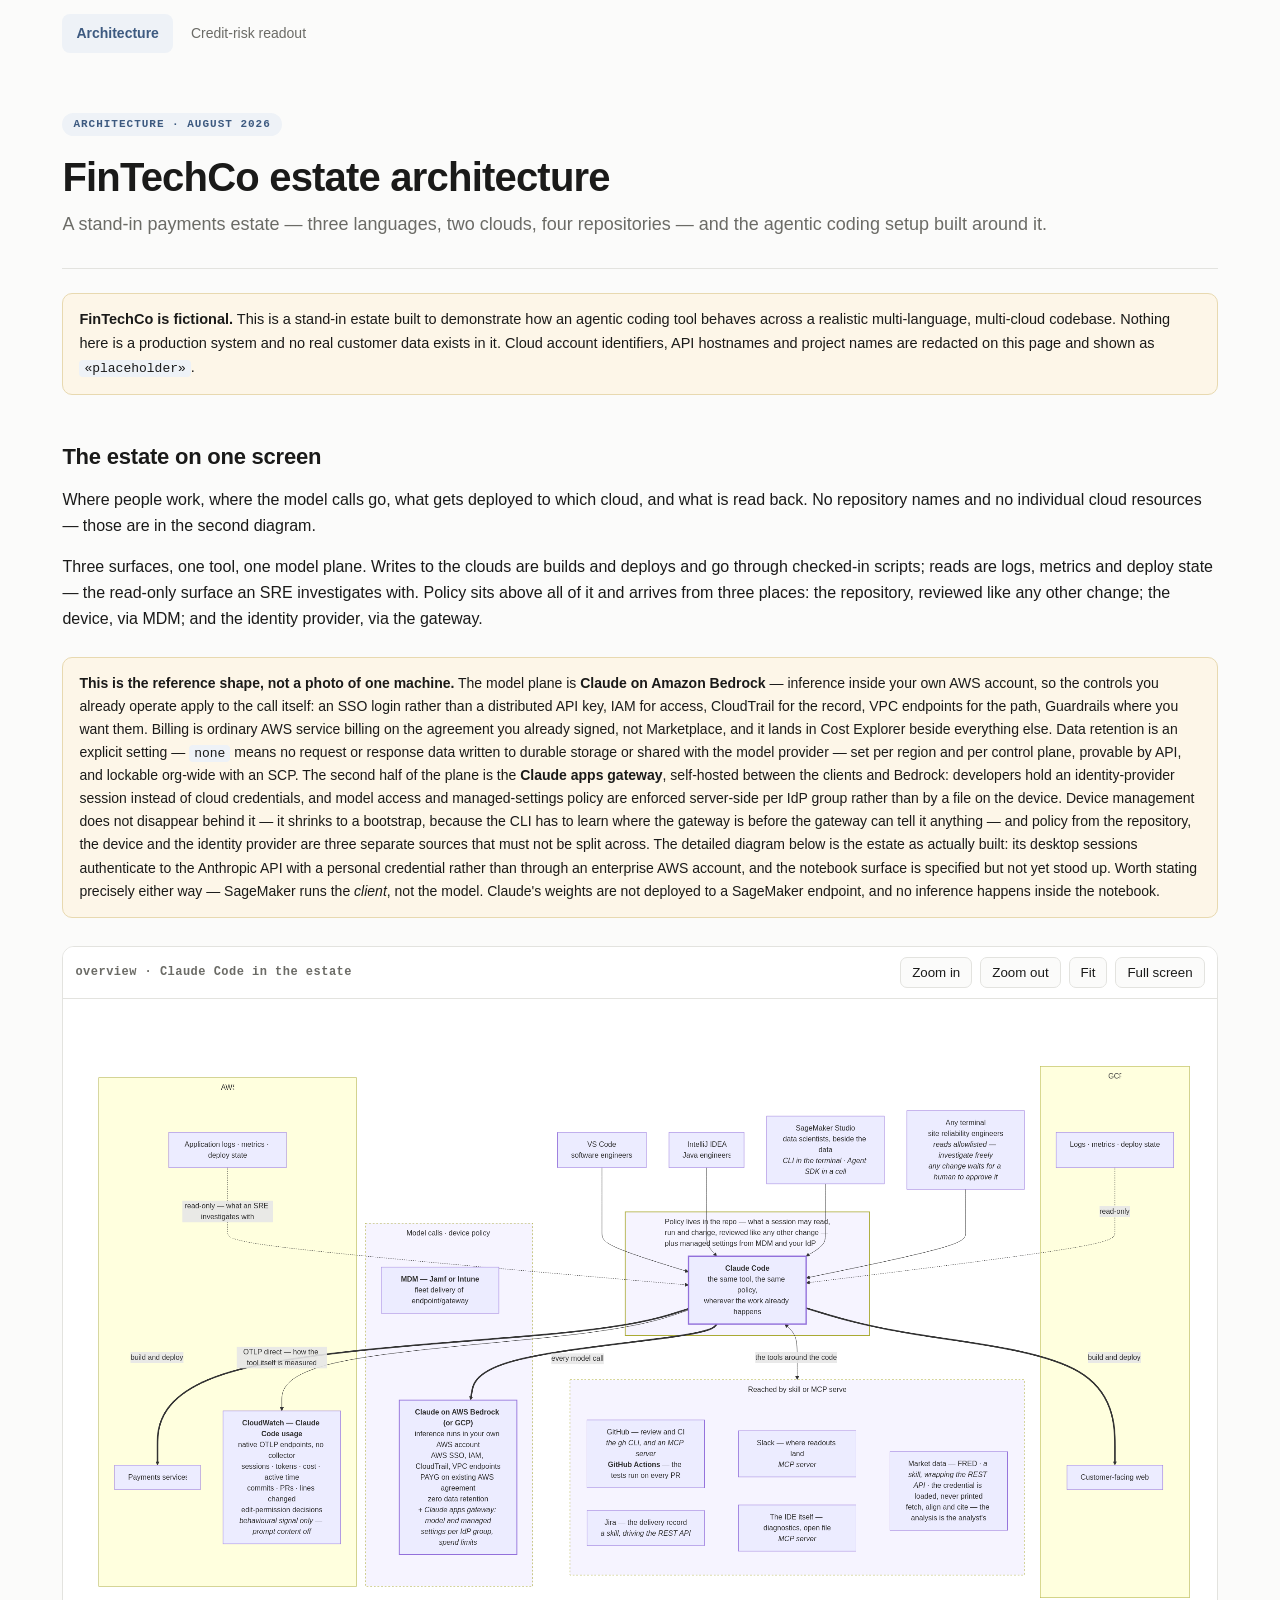
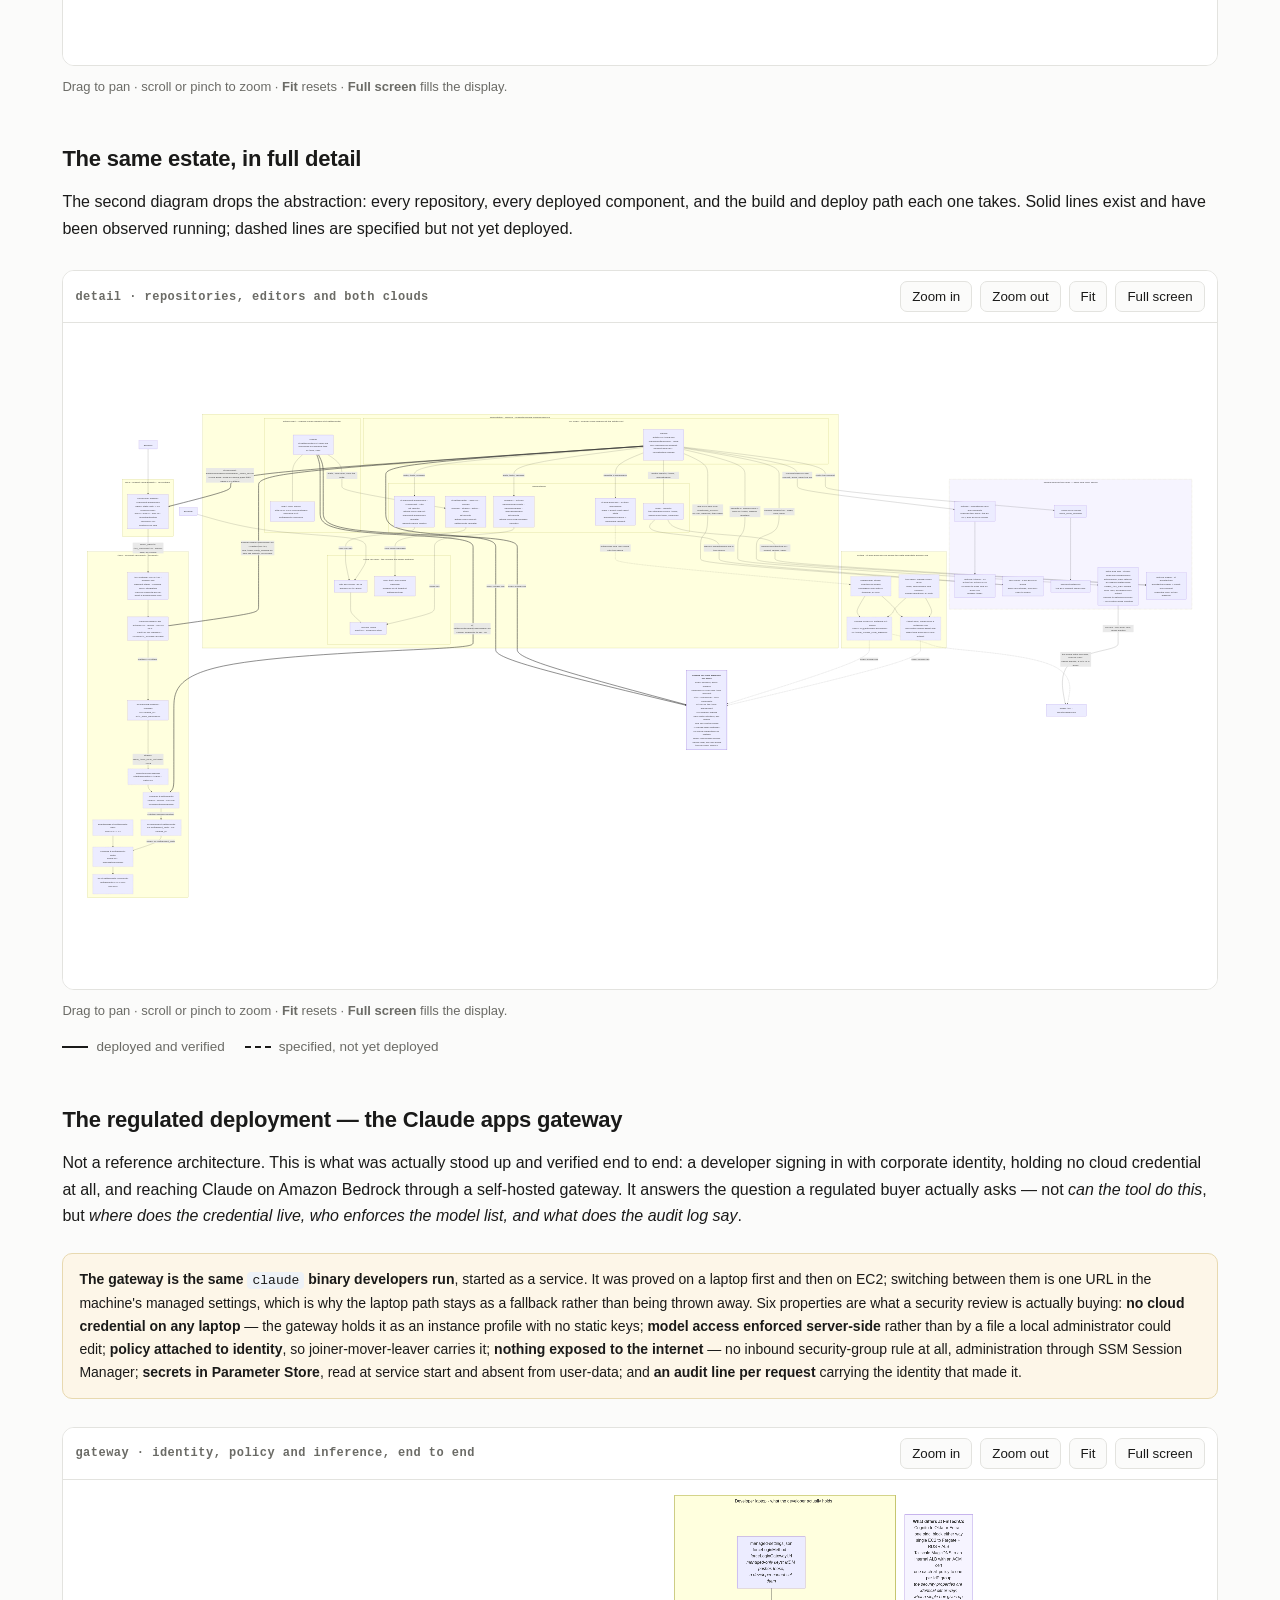
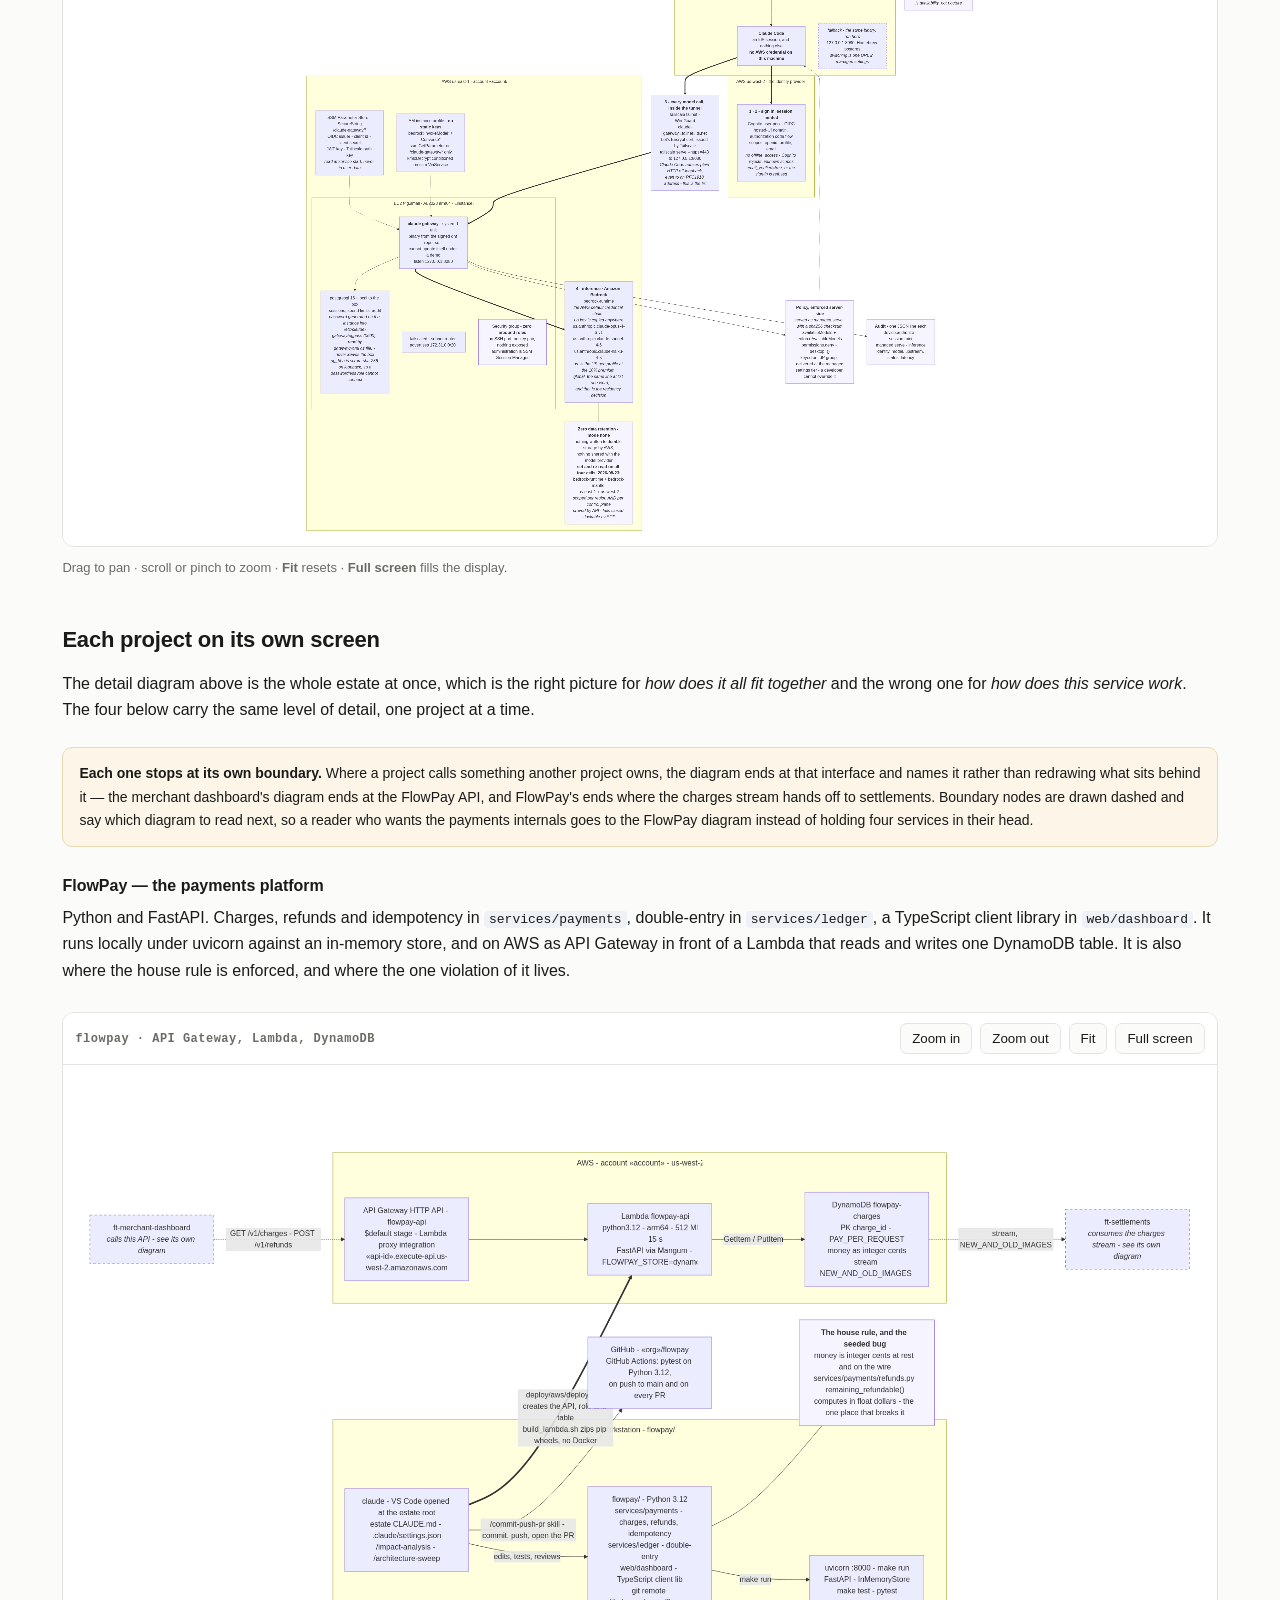
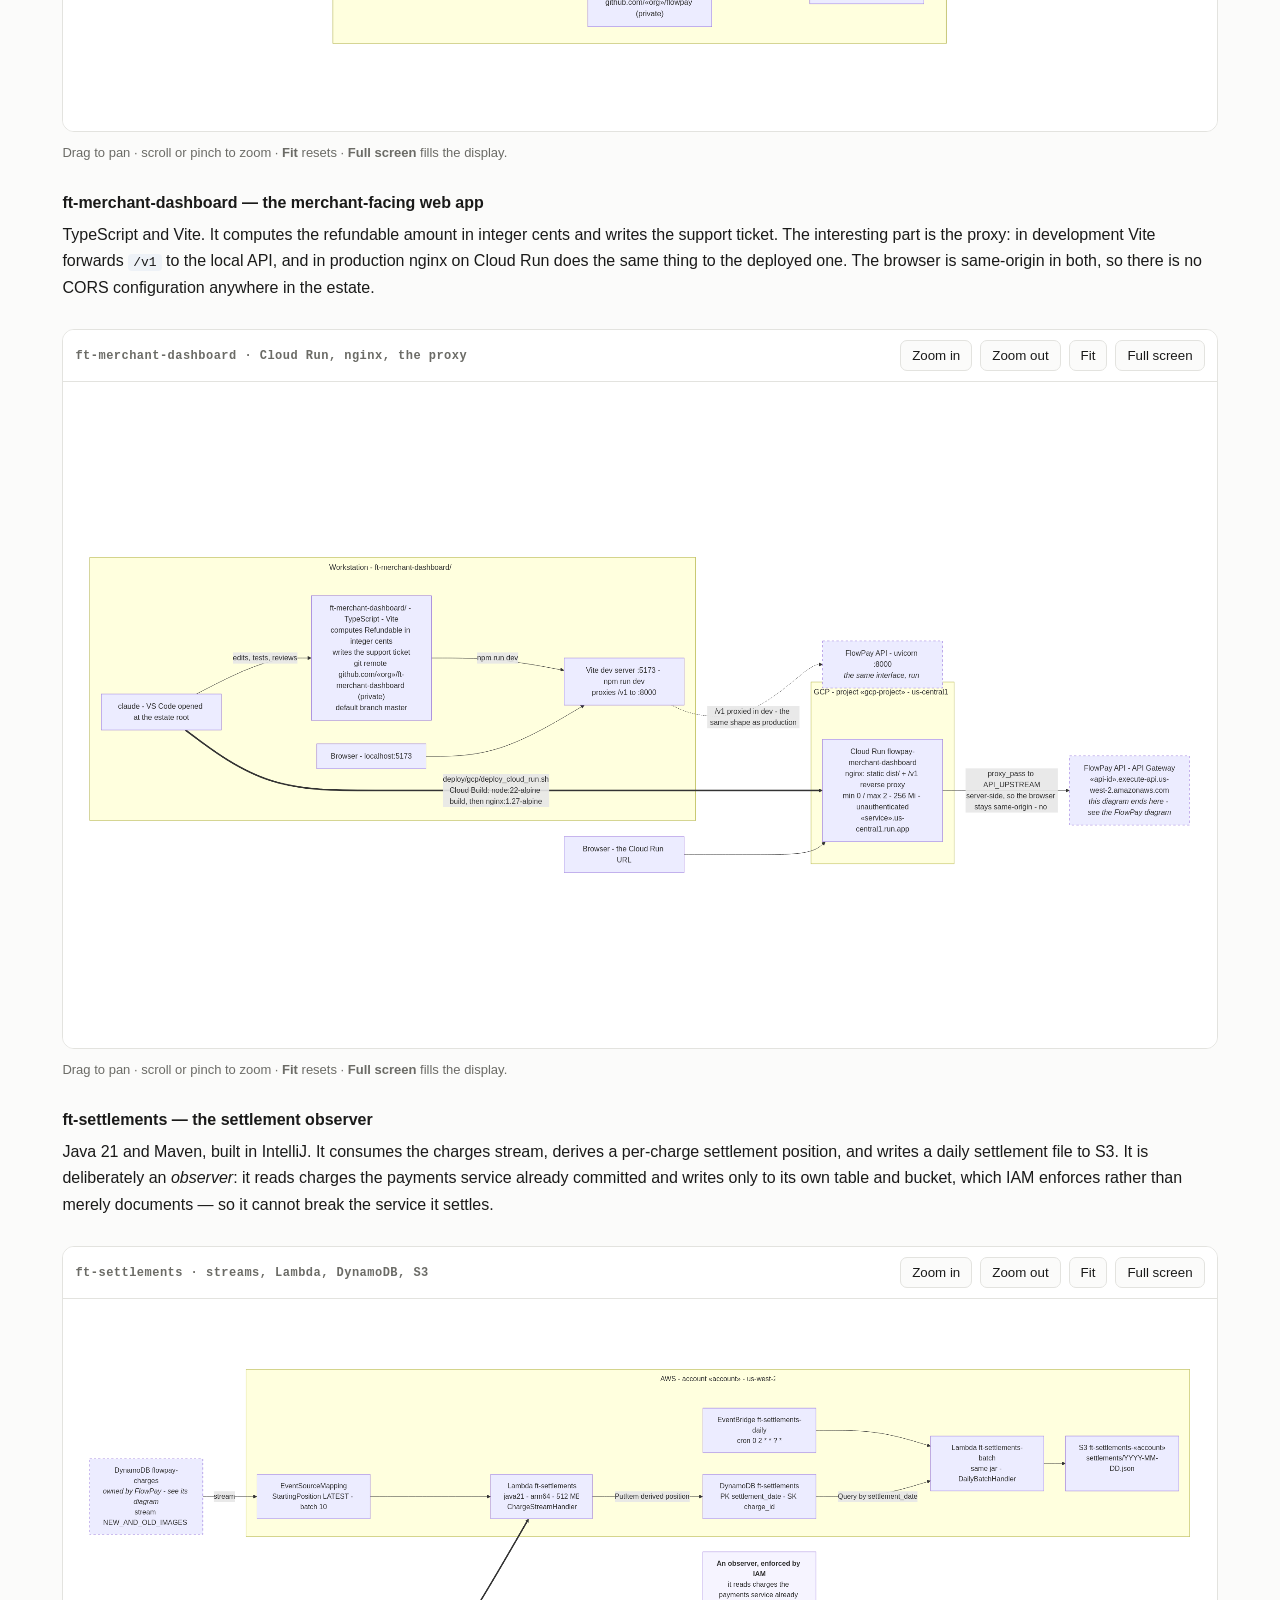
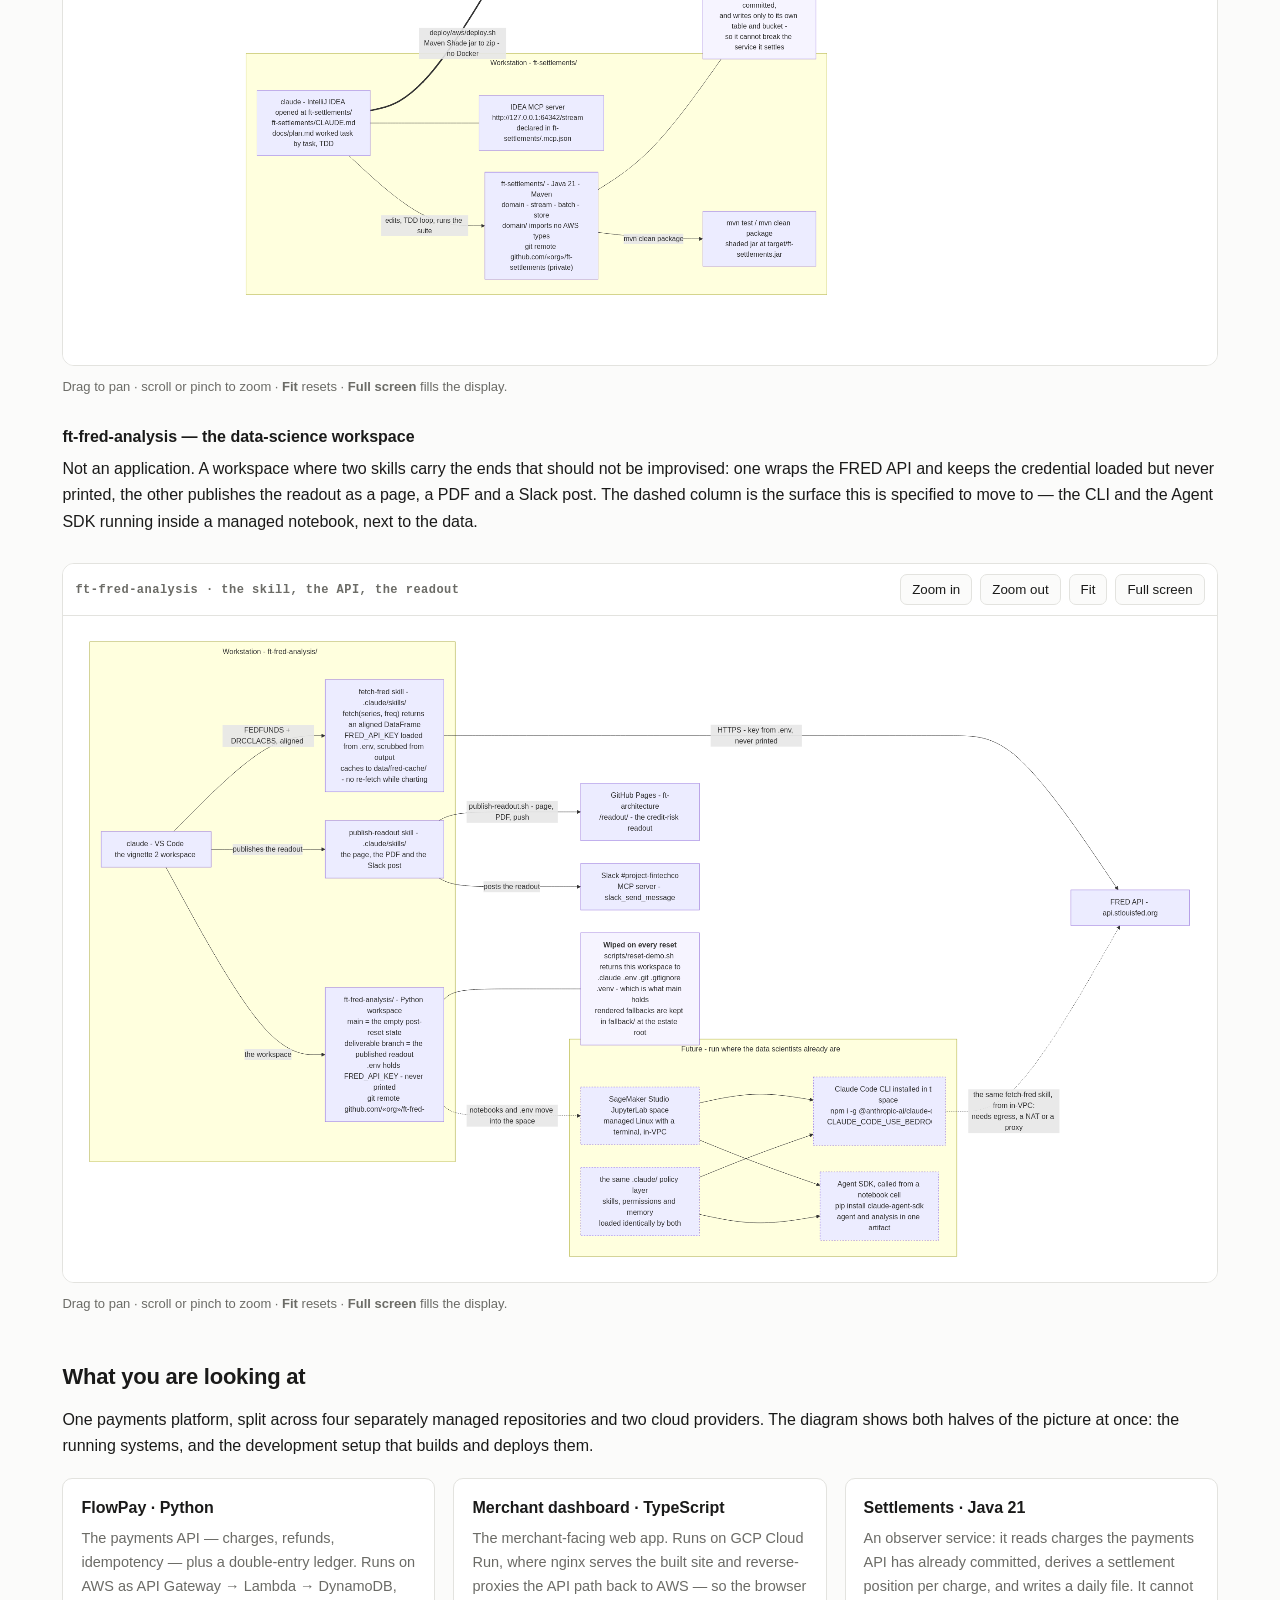
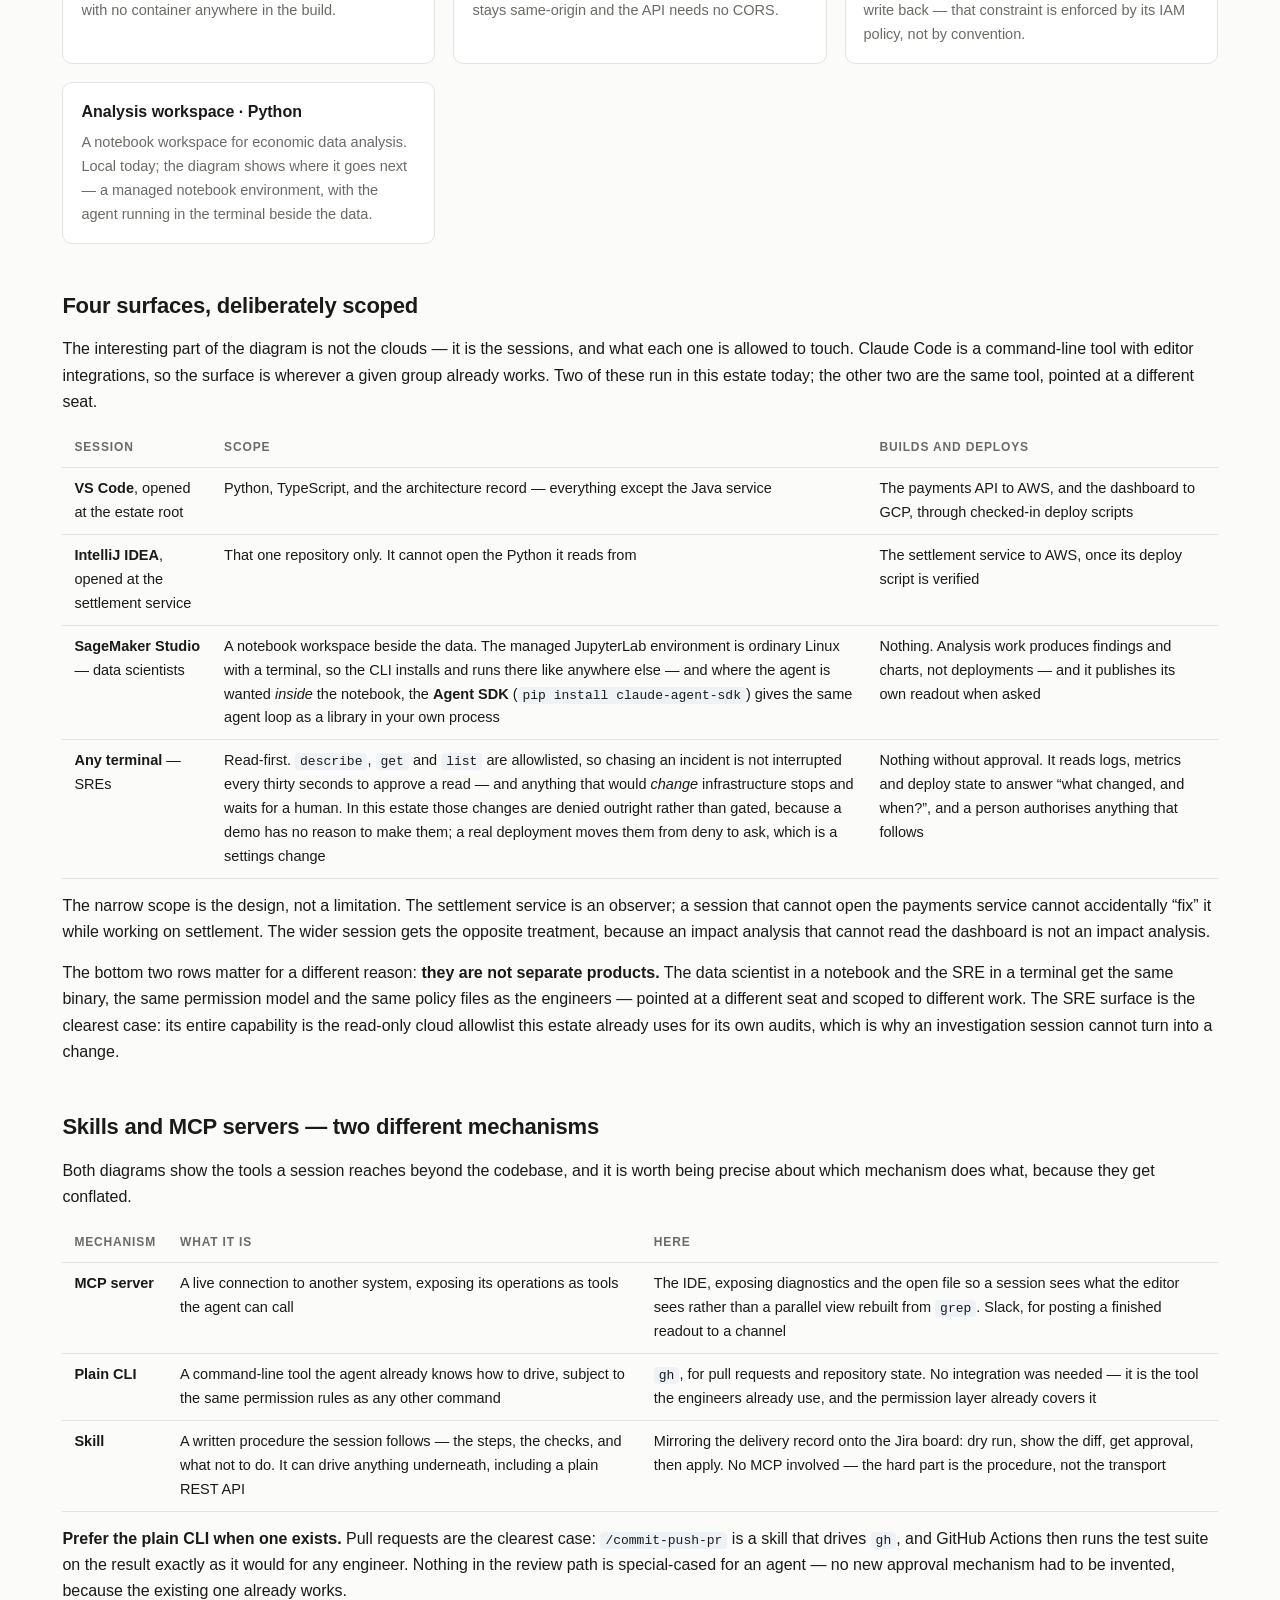
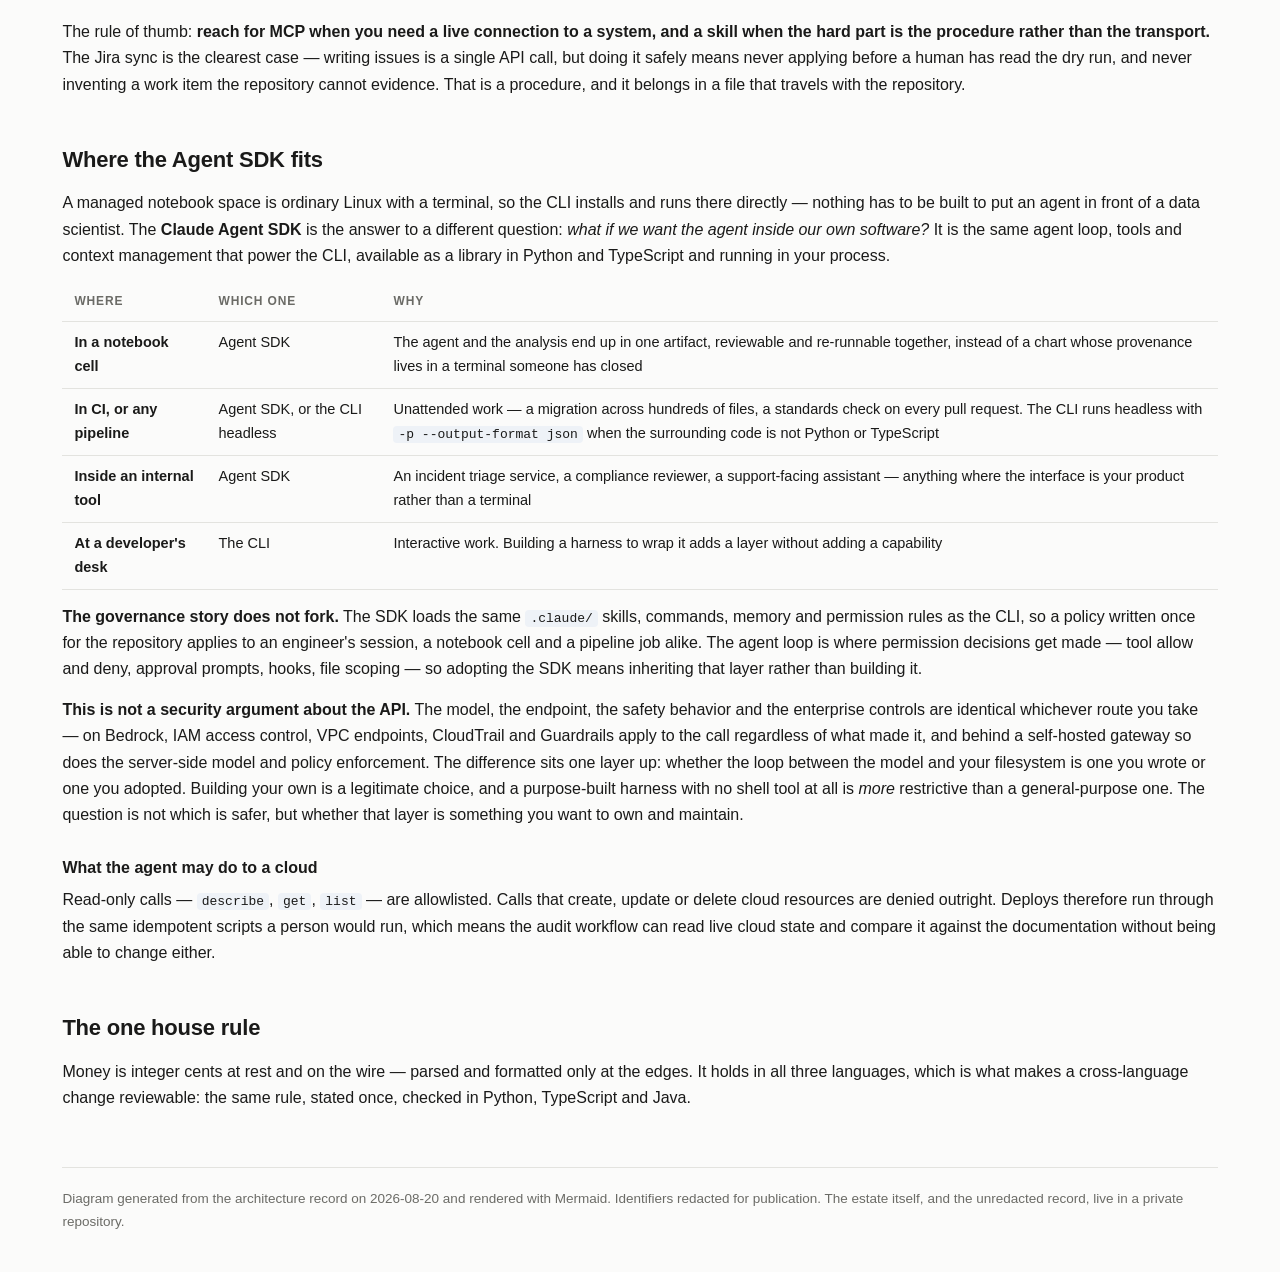
==== commit e29d686d: "Rebuild architecture page — 2026-08-24" ====
--- a/index.html
+++ b/index.html
@@ -37,8 +37,8 @@
 diagram.</p>
 <p>Three surfaces, one tool, one model plane. Writes to the clouds are builds and deploys and go
 through checked-in scripts; reads are logs, metrics and deploy state — the read-only surface an
-SRE investigates with. Policy sits above all of it, in the repository, reviewed like any other
-change.</p>
+SRE investigates with. Policy sits above all of it and arrives from three places: the repository,
+reviewed like any other change; the device, via MDM; and the identity provider, via the gateway.</p>
 <div class="note" style="font-size:14px">
   <strong>This is the reference shape, not a photo of one machine.</strong> The model plane is
   <strong>Claude on Amazon Bedrock</strong> — inference inside your own AWS account, so the
@@ -70,7 +70,7 @@
     <button class="fit">Fit</button>
     <button class="full">Full screen</button>
   </div>
-  <div class="stage"><div class="pan"><svg id="my-svg" width="100%" xmlns="http://www.w3.org/2000/svg" xmlns:xlink="http://www.w3.org/1999/xlink" class="flowchart" style="max-width: 2447.98px; background-color: transparent;" viewBox="0 -24 2447.9765625 1191" role="graphics-document document" aria-roledescription="flowchart-v2"><style>#my-svg{font-family:"trebuchet ms",verdana,arial,sans-serif;font-size:16px;fill:#333;}@keyframes edge-animation-frame{from{stroke-dashoffset:0;}}@keyframes dash{to{stroke-dashoffset:0;}}#my-svg .edge-animation-slow{stroke-dasharray:9,5!important;stroke-dashoffset:900;animation:dash 50s linear infinite;stroke-linecap:round;}#my-svg .edge-animation-fast{stroke-dasharray:9,5!important;stroke-dashoffset:900;animation:dash 20s linear infinite;stroke-linecap:round;}#my-svg .error-icon{fill:#552222;}#my-svg .error-text{fill:#552222;stroke:#552222;}#my-svg .edge-thickness-normal{stroke-width:1px;}#my-svg .edge-thickness-thick{stroke-width:3.5px;}#my-svg .edge-pattern-solid{stroke-dasharray:0;}#my-svg .edge-thickness-invisible{stroke-width:0;fill:none;}#my-svg .edge-pattern-dashed{stroke-dasharray:3;}#my-svg .edge-pattern-dotted{stroke-dasharray:2;}#my-svg .marker{fill:#333333;stroke:#333333;}#my-svg .marker.cross{stroke:#333333;}#my-svg svg{font-family:"trebuchet ms",verdana,arial,sans-serif;font-size:16px;}#my-svg p{margin:0;}#my-svg .label{font-family:"trebuchet ms",verdana,arial,sans-serif;color:#333;}#my-svg .cluster-label text{fill:#333;}#my-svg .cluster-label span{color:#333;}#my-svg .cluster-label span p{background-color:transparent;}#my-svg .label text,#my-svg span{fill:#333;color:#333;}#my-svg .node rect,#my-svg .node circle,#my-svg .node ellipse,#my-svg .node polygon,#my-svg .node path{fill:#ECECFF;stroke:#9370DB;stroke-width:1px;}#my-svg .rough-node .label text,#my-svg .node .label text,#my-svg .image-shape .label,#my-svg .icon-shape .label{text-anchor:middle;}#my-svg .node .katex path{fill:#000;stroke:#000;stroke-width:1px;}#my-svg .rough-node .label,#my-svg .node .label,#my-svg .image-shape .label,#my-svg .icon-shape .label{text-align:center;}#my-svg .node.clickable{cursor:pointer;}#my-svg .root .anchor path{fill:#333333!important;stroke-width:0;stroke:#333333;}#my-svg .arrowheadPath{fill:#333333;}#my-svg .edgePath .path{stroke:#333333;stroke-width:1px;}#my-svg .flowchart-link{stroke:#333333;fill:none;}#my-svg .edgeLabel{background-color:rgba(232,232,232, 0.8);text-align:center;}#my-svg .edgeLabel p{background-color:rgba(232,232,232, 0.8);}#my-svg .edgeLabel rect{opacity:0.5;background-color:rgba(232,232,232, 0.8);fill:rgba(232,232,232, 0.8);}#my-svg .labelBkg{background-color:rgba(232, 232, 232, 0.5);}#my-svg .cluster rect{fill:#ffffde;stroke:#aaaa33;stroke-width:1px;}#my-svg .cluster text{fill:#333;}#my-svg .cluster span{color:#333;}#my-svg .node .collapsed-indicator{fill:#aaaa33;stroke:none;opacity:0.6;}#my-svg .node .collapsed-separator{stroke:#aaaa33;stroke-width:0.75px;}#my-svg div.mermaidTooltip{position:absolute;text-align:center;max-width:200px;padding:2px;font-family:"trebuchet ms",verdana,arial,sans-serif;font-size:12px;background:hsl(80, 100%, 96.2745098039%);border:1px solid #aaaa33;border-radius:2px;pointer-events:none;z-index:100;}#my-svg .flowchartTitleText{text-anchor:middle;font-size:18px;fill:#333;}#my-svg rect.text{fill:none;stroke-width:0;}#my-svg .icon-shape,#my-svg .image-shape{background-color:rgba(232,232,232, 0.8);text-align:center;}#my-svg .icon-shape p,#my-svg .image-shape p{background-color:rgba(232,232,232, 0.8);padding:2px;}#my-svg .icon-shape .label rect,#my-svg .image-shape .label rect{opacity:0.5;background-color:rgba(232,232,232, 0.8);fill:rgba(232,232,232, 0.8);}#my-svg .label-icon{display:inline-block;height:1em;overflow:visible;vertical-align:-0.125em;}#my-svg .node .label-icon path{fill:currentColor;stroke:revert;stroke-width:revert;}#my-svg .node .neo-node{stroke:#9370DB;}#my-svg [data-look="neo"].node rect,#my-svg [data-look="neo"].cluster rect,#my-svg [data-look="neo"].node polygon{stroke:#9370DB;filter:drop-shadow(1px 2px 2px rgba(185, 185, 185, 1));}#my-svg [data-look="neo"].swimlane.cluster rect{filter:none;}#my-svg [data-look="neo"].node path{stroke:#9370DB;stroke-width:1px;}#my-svg [data-look="neo"].node .outer-path{filter:drop-shadow(1px 2px 2px rgba(185, 185, 185, 1));}#my-svg [data-look="neo"].node .neo-line path{stroke:#9370DB;filter:none;}#my-svg [data-look="neo"].node circle{stroke:#9370DB;filter:drop-shadow(1px 2px 2px rgba(185, 185, 185, 1));}#my-svg [data-look="neo"].node circle .state-start{fill:#000000;}#my-svg [data-look="neo"].icon-shape .icon{fill:#9370DB;filter:drop-shadow(1px 2px 2px rgba(185, 185, 185, 1));}#my-svg [data-look="neo"].icon-shape .icon-neo path{stroke:#9370DB;filter:drop-shadow(1px 2px 2px rgba(185, 185, 185, 1));}#my-svg :root{--mermaid-font-family:"trebuchet ms",verdana,arial,sans-serif;}#my-svg .hub&gt;*{stroke-width:3px!important;}#my-svg .hub span{stroke-width:3px!important;}#my-svg .plane&gt;*{stroke-width:2px!important;}#my-svg .plane span{stroke-width:2px!important;}</style><g><marker id="my-svg_flowchart-v2-pointEnd" class="marker flowchart-v2" viewBox="0 0 10 10" refX="5" refY="5" markerUnits="userSpaceOnUse" markerWidth="8" markerHeight="8" orient="auto"><path d="M 0 0 L 10 5 L 0 10 z" class="arrowMarkerPath" style="stroke-width: 1; stroke-dasharray: 1, 0;"/></marker><marker id="my-svg_flowchart-v2-pointStart" class="marker flowchart-v2" viewBox="0 0 10 10" refX="4.5" refY="5" markerUnits="userSpaceOnUse" markerWidth="8" markerHeight="8" orient="auto"><path d="M 0 5 L 10 10 L 10 0 z" class="arrowMarkerPath" style="stroke-width: 1; stroke-dasharray: 1, 0;"/></marker><marker id="my-svg_flowchart-v2-pointEnd-margin" class="marker flowchart-v2" viewBox="0 0 11.5 14" refX="11.5" refY="7" markerUnits="userSpaceOnUse" markerWidth="10.5" markerHeight="14" orient="auto"><path d="M 0 0 L 11.5 7 L 0 14 z" class="arrowMarkerPath" style="stroke-width: 0; stroke-dasharray: 1, 0;"/></marker><marker id="my-svg_flowchart-v2-pointStart-margin" class="marker flowchart-v2" viewBox="0 0 11.5 14" refX="1" refY="7" markerUnits="userSpaceOnUse" markerWidth="11.5" markerHeight="14" orient="auto"><polygon points="0,7 11.5,14 11.5,0" class="arrowMarkerPath" style="stroke-width: 0; stroke-dasharray: 1, 0;"/></marker><marker id="my-svg_flowchart-v2-circleEnd" class="marker flowchart-v2" viewBox="0 0 10 10" refX="11" refY="5" markerUnits="userSpaceOnUse" markerWidth="11" markerHeight="11" orient="auto"><circle cx="5" cy="5" r="5" class="arrowMarkerPath" style="stroke-width: 1; stroke-dasharray: 1, 0;"/></marker><marker id="my-svg_flowchart-v2-circleStart" class="marker flowchart-v2" viewBox="0 0 10 10" refX="-1" refY="5" markerUnits="userSpaceOnUse" markerWidth="11" markerHeight="11" orient="auto"><circle cx="5" cy="5" r="5" class="arrowMarkerPath" style="stroke-width: 1; stroke-dasharray: 1, 0;"/></marker><marker id="my-svg_flowchart-v2-circleEnd-margin" class="marker flowchart-v2" viewBox="0 0 10 10" refY="5" refX="12.25" markerUnits="userSpaceOnUse" markerWidth="14" markerHeight="14" orient="auto"><circle cx="5" cy="5" r="5" class="arrowMarkerPath" style="stroke-width: 0; stroke-dasharray: 1, 0;"/></marker><marker id="my-svg_flowchart-v2-circleStart-margin" class="marker flowchart-v2" viewBox="0 0 10 10" refX="-2" refY="5" markerUnits="userSpaceOnUse" markerWidth="14" markerHeight="14" orient="auto"><circle cx="5" cy="5" r="5" class="arrowMarkerPath" style="stroke-width: 0; stroke-dasharray: 1, 0;"/></marker><marker id="my-svg_flowchart-v2-crossEnd" class="marker cross flowchart-v2" viewBox="0 0 11 11" refX="12" refY="5.2" markerUnits="userSpaceOnUse" markerWidth="11" markerHeight="11" orient="auto"><path d="M 1,1 l 9,9 M 10,1 l -9,9" class="arrowMarkerPath" style="stroke-width: 2; stroke-dasharray: 1, 0;"/></marker><marker id="my-svg_flowchart-v2-crossStart" class="marker cross flowchart-v2" viewBox="0 0 11 11" refX="-1" refY="5.2" markerUnits="userSpaceOnUse" markerWidth="11" markerHeight="11" orient="auto"><path d="M 1,1 l 9,9 M 10,1 l -9,9" class="arrowMarkerPath" style="stroke-width: 2; stroke-dasharray: 1, 0;"/></marker><marker id="my-svg_flowchart-v2-crossEnd-margin" class="marker cross flowchart-v2" viewBox="0 0 15 15" refX="17.7" refY="7.5" markerUnits="userSpaceOnUse" markerWidth="12" markerHeight="12" orient="auto"><path d="M 1,1 L 14,14 M 1,14 L 14,1" class="arrowMarkerPath" style="stroke-width: 2.5;"/></marker><marker id="my-svg_flowchart-v2-crossStart-margin" class="marker cross flowchart-v2" viewBox="0 0 15 15" refX="-3.5" refY="7.5" markerUnits="userSpaceOnUse" markerWidth="12" markerHeight="12" orient="auto"><path d="M 1,1 L 14,14 M 1,14 L 14,1" class="arrowMarkerPath" style="stroke-width: 2.5; stroke-dasharray: 1, 0;"/></marker><g class="root"><g class="clusters"><g class="cluster" id="my-svg-LEFTCOL" data-look="classic"><rect style="fill:none !important;stroke:none !important" x="8" y="-16" width="999.5703125" height="1175"/><g class="cluster-label" transform="translate(507.78515625, -6)"><foreignObject width="0" height="0"><div xmlns="http://www.w3.org/1999/xhtml" style="display: table-cell; white-space: nowrap; line-height: 1.5;"><span class="nodeLabel"></span></div></foreignObject></g></g><g class="cluster" id="my-svg-GCP" data-look="classic"><rect style="" x="2109.9765625" y="-16" width="330" height="1175"/><g class="cluster-label" transform="translate(2260.3203125, -6)"><foreignObject width="29.3125" height="24"><div xmlns="http://www.w3.org/1999/xhtml" style="display: table-cell; white-space: nowrap; line-height: 1.5;"><span class="nodeLabel"><p>GCP</p></span></div></foreignObject></g></g><g class="cluster" id="my-svg-GOVERNED" data-look="classic"><rect style="fill:#f6f4ff !important;stroke-width:2px !important" x="1191.97" y="306" width="540.49" height="273"/><g class="cluster-label" transform="translate(1279.58, 316)"><foreignObject width="365.265625" height="48"><div xmlns="http://www.w3.org/1999/xhtml" style="display: table-cell; white-space: nowrap; line-height: 1.5;"><span class="nodeLabel"><p>Policy lives in the repo — what a session may read,<br />run and change, reviewed like any other change</p></span></div></foreignObject></g></g><g class="cluster" id="my-svg-AWS" data-look="classic"><rect style="" x="28" y="9" width="569.8125" height="1125"/><g class="cluster-label" transform="translate(298.2265625, 19)"><foreignObject width="29.359375" height="24"><div xmlns="http://www.w3.org/1999/xhtml" style="display: table-cell; white-space: nowrap; line-height: 1.5;"><span class="nodeLabel"><p>AWS</p></span></div></foreignObject></g></g><g class="cluster" id="my-svg-PLANE" data-look="classic"><rect style="fill:#f6f4ff !important;stroke-dasharray:4 !important" x="617.8125" y="331" width="369.7578125" height="803"/><g class="cluster-label" transform="translate(708.19921875, 341)"><foreignObject width="188.984375" height="24"><div xmlns="http://www.w3.org/1999/xhtml" style="display: table-cell; white-space: nowrap; line-height: 1.5;"><span class="nodeLabel"><p>Model calls · device policy</p></span></div></foreignObject></g></g></g><g class="edgePaths"><path d="M1140.75,208L1140.75,224.167C1140.75,240.333,1140.75,272.667,1140.75,297C1140.75,321.333,1140.75,337.667,1140.75,350C1140.75,362.333,1140.75,370.667,1172.024,384.562C1203.298,398.457,1265.847,417.915,1297.121,427.643L1328.395,437.372" id="my-svg-L_VSC_CC_0" class="edge-thickness-normal edge-pattern-solid edge-thickness-normal edge-pattern-solid flowchart-link" style=";" data-edge="true" data-et="edge" data-id="L_VSC_CC_0" data-points="W3sieCI6MTE0MC43NSwieSI6MjA4fSx7IngiOjExNDAuNzUsInkiOjMwNX0seyJ4IjoxMTQwLjc1LCJ5IjozNTR9LHsieCI6MTE0MC43NSwieSI6Mzc5fSx7IngiOjEzMzIuMjE0ODQzNzUsInkiOjQzOC41NjAxMTkwODM3ODM5NX1d" data-look="classic" marker-end="url(#my-svg_flowchart-v2-pointEnd)"/><path d="M1371.953,208L1371.953,224.167C1371.953,240.333,1371.953,272.667,1371.953,297C1371.953,321.333,1371.953,337.667,1371.953,350C1371.953,362.333,1371.953,370.667,1375.267,378.505C1378.582,386.344,1385.21,393.687,1388.524,397.359L1391.838,401.031" id="my-svg-L_IJ_CC_0" class="edge-thickness-normal edge-pattern-solid edge-thickness-normal edge-pattern-solid flowchart-link" style=";" data-edge="true" data-et="edge" data-id="L_IJ_CC_0" data-points="W3sieCI6MTM3MS45NTMxMjUsInkiOjIwOH0seyJ4IjoxMzcxLjk1MzEyNSwieSI6MzA1fSx7IngiOjEzNzEuOTUzMTI1LCJ5IjozNTR9LHsieCI6MTM3MS45NTMxMjUsInkiOjM3OX0seyJ4IjoxMzk0LjUxODU1NDY4NzUsInkiOjQwNH1d" data-look="classic" marker-end="url(#my-svg_flowchart-v2-pointEnd)"/><path d="M1634.977,244L1634.977,254.167C1634.977,264.333,1634.977,284.667,1634.977,303C1634.977,321.333,1634.977,337.667,1634.977,350C1634.977,362.333,1634.977,370.667,1628.355,378.666C1621.734,386.665,1608.491,394.331,1601.869,398.163L1595.248,401.996" id="my-svg-L_SM_CC_0" class="edge-thickness-normal edge-pattern-solid edge-thickness-normal edge-pattern-solid flowchart-link" style=";" data-edge="true" data-et="edge" data-id="L_SM_CC_0" data-points="W3sieCI6MTYzNC45NzY1NjI1LCJ5IjoyNDR9LHsieCI6MTYzNC45NzY1NjI1LCJ5IjozMDV9LHsieCI6MTYzNC45NzY1NjI1LCJ5IjozNTR9LHsieCI6MTYzNC45NzY1NjI1LCJ5IjozNzl9LHsieCI6MTU5MS43ODYxMzI4MTI1LCJ5Ijo0MDR9XQ==" data-look="classic" marker-end="url(#my-svg_flowchart-v2-pointEnd)"/><path d="M1944.977,256L1944.977,264.167C1944.977,272.333,1944.977,288.667,1944.977,305C1944.977,321.333,1944.977,337.667,1944.977,350C1944.977,362.333,1944.977,370.667,1886.836,386.877C1828.695,403.087,1712.413,427.174,1654.273,439.217L1596.132,451.26" id="my-svg-L_TERM_CC_0" class="edge-thickness-normal edge-pattern-solid edge-thickness-normal edge-pattern-solid flowchart-link" style=";" data-edge="true" data-et="edge" data-id="L_TERM_CC_0" data-points="[base64]" data-look="classic" marker-end="url(#my-svg_flowchart-v2-pointEnd)"/><path d="M1042.57,206.304L999.277,222.753C955.984,239.203,869.398,272.101,826.105,296.717C782.813,321.333,782.813,337.667,782.813,350C782.813,362.333,782.813,370.667,782.813,383C782.813,395.333,782.813,411.667,782.813,419.833L782.813,428" id="my-svg-L_VSC_MDM_0" class="edge-thickness-invisible edge-pattern-solid" style=";" data-edge="true" data-et="edge" data-id="L_VSC_MDM_0" data-points="W3sieCI6MTA0Mi41NzAzMTI1LCJ5IjoyMDYuMzAzODIzOTkxNjE4NjZ9LHsieCI6NzgyLjgxMjUsInkiOjMwNX0seyJ4Ijo3ODIuODEyNSwieSI6MzU0fSx7IngiOjc4Mi44MTI1LCJ5IjozNzl9LHsieCI6NzgyLjgxMjUsInkiOjQyOH1d" data-look="classic"/><path d="M782.813,530L782.813,538.167C782.813,546.333,782.813,562.667,782.813,579C782.813,595.333,782.813,611.667,785.163,635.5C787.513,659.333,792.214,690.667,794.565,706.333L796.915,722" id="my-svg-L_MDM_BR_0" class="edge-thickness-invisible edge-pattern-solid" style=";" data-edge="true" data-et="edge" data-id="L_MDM_BR_0" data-points="W3sieCI6NzgyLjgxMjUsInkiOjUzMH0seyJ4Ijo3ODIuODEyNSwieSI6NTc5fSx7IngiOjc4Mi44MTI1LCJ5Ijo2Mjh9LHsieCI6Nzk2LjkxNTI3MTIyNjQxNTEsInkiOjcyMn1d" data-look="classic"/><path d="M1394.946,554L1391.209,558.167C1387.472,562.333,1379.998,570.667,1291.725,583C1203.453,595.333,1034.383,611.667,947.427,634.842C860.471,658.017,855.63,688.034,853.209,703.043L850.788,718.051" id="my-svg-L_CC_BR_0" class="edge-thickness-thick edge-pattern-solid edge-thickness-normal edge-pattern-solid flowchart-link" style=";" data-edge="true" data-et="edge" data-id="L_CC_BR_0" data-points="W3sieCI6MTM5NC45NDYyODkwNjI1LCJ5Ijo1NTR9LHsieCI6MTM3Mi41MjM0Mzc1LCJ5Ijo1Nzl9LHsieCI6ODY1LjMxMjUsInkiOjYyOH0seyJ4Ijo4NTAuMTUxMTIwMjgzMDE4OCwieSI6NzIyfV0=" data-look="classic" marker-end="url(#my-svg_flowchart-v2-pointEnd)"/><path d="M1332.215,520.197L1301.289,529.998C1270.363,539.798,1208.512,559.399,1012.794,577.366C817.076,595.333,487.491,611.667,322.699,658.833C157.906,706,157.906,784,157.906,823L157.906,862" id="my-svg-L_CC_AWSAPP_0" class="edge-thickness-thick edge-pattern-solid edge-thickness-normal edge-pattern-solid flowchart-link" style=";" data-edge="true" data-et="edge" data-id="L_CC_AWSAPP_0" data-points="W3sieCI6MTMzMi4yMTQ4NDM3NSwieSI6NTIwLjE5NzI5NjQyNzQyMn0seyJ4IjoxMTQ2LjY2MDE1NjI1LCJ5Ijo1Nzl9LHsieCI6MTU3LjkwNjI1LCJ5Ijo2Mjh9LHsieCI6MTU3LjkwNjI1LCJ5Ijo4NjZ9XQ==" data-look="classic" marker-end="url(#my-svg_flowchart-v2-pointEnd)"/><path d="M1592.215,518.663L1625.175,528.719C1658.135,538.775,1724.056,558.888,1837.85,577.11C1951.643,595.333,2113.31,611.667,2194.143,658.833C2274.977,706,2274.977,784,2274.977,823L2274.977,862" id="my-svg-L_CC_GCPAPP_0" class="edge-thickness-thick edge-pattern-solid edge-thickness-normal edge-pattern-solid flowchart-link" style=";" data-edge="true" data-et="edge" data-id="L_CC_GCPAPP_0" data-points="W3sieCI6MTU5Mi4yMTQ4NDM3NSwieSI6NTE4LjY2Mjk2MDE4MjEwNjR9LHsieCI6MTc4OS45NzY1NjI1LCJ5Ijo1Nzl9LHsieCI6MjI3NC45NzY1NjI1LCJ5Ijo2Mjh9LHsieCI6MjI3NC45NzY1NjI1LCJ5Ijo4NjZ9XQ==" data-look="classic" marker-end="url(#my-svg_flowchart-v2-pointEnd)"/><path d="M1332.215,522.985L1304.622,532.321C1277.03,541.657,1221.845,560.328,1071.945,577.831C922.044,595.333,677.428,611.667,555.12,638.833C432.813,666,432.813,704,432.813,723L432.813,742" id="my-svg-L_CC_CWCC_0" class="edge-thickness-normal edge-pattern-solid edge-thickness-normal edge-pattern-solid flowchart-link" style=";" data-edge="true" data-et="edge" data-id="L_CC_CWCC_0" data-points="W3sieCI6MTMzMi4yMTQ4NDM3NSwieSI6NTIyLjk4NTA5MTU5MTU1MTh9LHsieCI6MTE2Ni42NjAxNTYyNSwieSI6NTc5fSx7IngiOjQzMi44MTI1LCJ5Ijo2Mjh9LHsieCI6NDMyLjgxMjUsInkiOjc0Nn1d" data-look="classic" marker-end="url(#my-svg_flowchart-v2-pointEnd)"/><path d="M312.906,208L312.906,224.167C312.906,240.333,312.906,272.667,312.906,297C312.906,321.333,312.906,337.667,312.906,350C312.906,362.333,312.906,370.667,482.127,389.557C651.347,408.447,989.789,437.895,1159.009,452.618L1328.23,467.342" id="my-svg-L_AWSOBS_CC_0" class="edge-thickness-normal edge-pattern-dotted edge-thickness-normal edge-pattern-solid flowchart-link" style=";" data-edge="true" data-et="edge" data-id="L_AWSOBS_CC_0" data-points="W3sieCI6MzEyLjkwNjI1LCJ5IjoyMDh9LHsieCI6MzEyLjkwNjI1LCJ5IjozMDV9LHsieCI6MzEyLjkwNjI1LCJ5IjozNTR9LHsieCI6MzEyLjkwNjI1LCJ5IjozNzl9LHsieCI6MTMzMi4yMTQ4NDM3NSwieSI6NDY3LjY4ODg1MTY1MzMzNzh9XQ==" data-look="classic" marker-end="url(#my-svg_flowchart-v2-pointEnd)"/><path d="M2274.977,208L2274.977,224.167C2274.977,240.333,2274.977,272.667,2274.977,297C2274.977,321.333,2274.977,337.667,2274.977,350C2274.977,362.333,2274.977,370.667,2161.845,388.753C2048.713,406.839,1822.449,434.678,1709.317,448.597L1596.185,462.517" id="my-svg-L_GCPOBS_CC_0" class="edge-thickness-normal edge-pattern-dotted edge-thickness-normal edge-pattern-solid flowchart-link" style=";" data-edge="true" data-et="edge" data-id="L_GCPOBS_CC_0" data-points="[base64]" data-look="classic" marker-end="url(#my-svg_flowchart-v2-pointEnd)"/><path d="M1547.874,556.687L1551.974,560.406C1556.075,564.125,1564.276,571.562,1568.376,583.448C1572.477,595.333,1572.477,611.667,1572.477,627.333C1572.477,643,1572.477,658,1572.477,665.5L1572.477,673" id="my-svg-L_CC_TOOLING_0" class="edge-thickness-normal edge-pattern-solid edge-thickness-normal edge-pattern-solid flowchart-link" style=";" data-edge="true" data-et="edge" data-id="L_CC_TOOLING_0" data-points="W3sieCI6MTU0NC45MTExMzI4MTI1LCJ5Ijo1NTR9LHsieCI6MTU3Mi40NzY1NjI1LCJ5Ijo1Nzl9LHsieCI6MTU3Mi40NzY1NjI1LCJ5Ijo2Mjh9LHsieCI6MTU3Mi40NzY1NjI1LCJ5Ijo2Nzd9XQ==" data-look="classic" marker-start="url(#my-svg_flowchart-v2-pointStart)" marker-end="url(#my-svg_flowchart-v2-pointEnd)"/></g><g class="edgeLabels"><g class="edgeLabel"><g class="label" data-id="L_VSC_CC_0" transform="translate(0, 0)"><foreignObject width="0" height="0"><div xmlns="http://www.w3.org/1999/xhtml" class="labelBkg" style="display: table-cell; white-space: nowrap; line-height: 1.5; max-width: 200px; text-align: center;"><span class="edgeLabel"></span></div></foreignObject></g></g><g class="edgeLabel"><g class="label" data-id="L_IJ_CC_0" transform="translate(0, 0)"><foreignObject width="0" height="0"><div xmlns="http://www.w3.org/1999/xhtml" class="labelBkg" style="display: table-cell; white-space: nowrap; line-height: 1.5; max-width: 200px; text-align: center;"><span class="edgeLabel"></span></div></foreignObject></g></g><g class="edgeLabel"><g class="label" data-id="L_SM_CC_0" transform="translate(0, 0)"><foreignObject width="0" height="0"><div xmlns="http://www.w3.org/1999/xhtml" class="labelBkg" style="display: table-cell; white-space: nowrap; line-height: 1.5; max-width: 200px; text-align: center;"><span class="edgeLabel"></span></div></foreignObject></g></g><g class="edgeLabel"><g class="label" data-id="L_TERM_CC_0" transform="translate(0, 0)"><foreignObject width="0" height="0"><div xmlns="http://www.w3.org/1999/xhtml" class="labelBkg" style="display: table-cell; white-space: nowrap; line-height: 1.5; max-width: 200px; text-align: center;"><span class="edgeLabel"></span></div></foreignObject></g></g><g class="edgeLabel"><g class="label" data-id="L_VSC_MDM_0" transform="translate(0, 0)"><foreignObject width="0" height="0"><div xmlns="http://www.w3.org/1999/xhtml" class="labelBkg" style="display: table-cell; white-space: nowrap; line-height: 1.5; max-width: 200px; text-align: center;"><span class="edgeLabel"></span></div></foreignObject></g></g><g class="edgeLabel"><g class="label" data-id="L_MDM_BR_0" transform="translate(0, 0)"><foreignObject width="0" height="0"><div xmlns="http://www.w3.org/1999/xhtml" class="labelBkg" style="display: table-cell; white-space: nowrap; line-height: 1.5; max-width: 200px; text-align: center;"><span class="edgeLabel"></span></div></foreignObject></g></g><g class="edgeLabel" transform="translate(1088.2446, 630.46325)"><g class="label" data-id="L_CC_BR_0" transform="translate(-59.515625, -12)"><foreignObject width="119.03125" height="24"><div xmlns="http://www.w3.org/1999/xhtml" class="labelBkg" style="display: table-cell; white-space: nowrap; line-height: 1.5; max-width: 200px; text-align: center;"><span class="edgeLabel"><p>every model call</p></span></div></foreignObject></g></g><g class="edgeLabel" transform="translate(157.90625, 628)"><g class="label" data-id="L_CC_AWSAPP_0" transform="translate(-59.65625, -12)"><foreignObject width="119.3125" height="24"><div xmlns="http://www.w3.org/1999/xhtml" class="labelBkg" style="display: table-cell; white-space: nowrap; line-height: 1.5; max-width: 200px; text-align: center;"><span class="edgeLabel"><p>build and deploy</p></span></div></foreignObject></g></g><g class="edgeLabel" transform="translate(2274.9765625, 628)"><g class="label" data-id="L_CC_GCPAPP_0" transform="translate(-59.65625, -12)"><foreignObject width="119.3125" height="24"><div xmlns="http://www.w3.org/1999/xhtml" class="labelBkg" style="display: table-cell; white-space: nowrap; line-height: 1.5; max-width: 200px; text-align: center;"><span class="edgeLabel"><p>build and deploy</p></span></div></foreignObject></g></g><g class="edgeLabel" transform="translate(432.8125, 628)"><g class="label" data-id="L_CC_CWCC_0" transform="translate(-100, -24)"><foreignObject width="200" height="48"><div xmlns="http://www.w3.org/1999/xhtml" class="labelBkg" style="display: table; white-space: break-spaces; line-height: 1.5; max-width: 200px; text-align: center; width: 200px;"><span class="edgeLabel"><p>OTLP direct — how the tool itself is measured</p></span></div></foreignObject></g></g><g class="edgeLabel" transform="translate(312.90625, 305)"><g class="label" data-id="L_AWSOBS_CC_0" transform="translate(-100, -24)"><foreignObject width="200" height="48"><div xmlns="http://www.w3.org/1999/xhtml" class="labelBkg" style="display: table; white-space: break-spaces; line-height: 1.5; max-width: 200px; text-align: center; width: 200px;"><span class="edgeLabel"><p>read-only — what an SRE investigates with</p></span></div></foreignObject></g></g><g class="edgeLabel" transform="translate(2274.9765625, 305)"><g class="label" data-id="L_GCPOBS_CC_0" transform="translate(-34.0390625, -12)"><foreignObject width="68.078125" height="24"><div xmlns="http://www.w3.org/1999/xhtml" class="labelBkg" style="display: table-cell; white-space: nowrap; line-height: 1.5; max-width: 200px; text-align: center;"><span class="edgeLabel"><p>read-only</p></span></div></foreignObject></g></g><g class="edgeLabel" transform="translate(1572.4765625, 628)"><g class="label" data-id="L_CC_TOOLING_0" transform="translate(-92.6875, -12)"><foreignObject width="185.375" height="24"><div xmlns="http://www.w3.org/1999/xhtml" class="labelBkg" style="display: table-cell; white-space: nowrap; line-height: 1.5; max-width: 200px; text-align: center;"><span class="edgeLabel"><p>the tools around the code</p></span></div></foreignObject></g></g></g><g class="nodes"><g class="root" transform="translate(1061.9765625, 693)"><g class="clusters"><g class="cluster" id="my-svg-TOOLING" data-look="classic"><rect style="fill:#f6f4ff !important;stroke-dasharray:4 !important" x="8" y="-16" width="1005" height="432"/><g class="cluster-label" transform="translate(401.4375, -6)"><foreignObject width="218.125" height="24"><div xmlns="http://www.w3.org/1999/xhtml" style="display: table-cell; white-space: nowrap; line-height: 1.5;"><span class="nodeLabel"><p>Reached by skill or MCP server</p></span></div></foreignObject></g></g></g><g class="edgePaths"><path d="M305.5,148L311.75,148C318,148,330.5,148,343,148C355.5,148,368,148,374.25,148L380.5,148" id="my-svg-L_GH_SLACK_0" class="edge-thickness-invisible edge-pattern-solid" style=";" data-edge="true" data-et="edge" data-id="L_GH_SLACK_0" data-points="W3sieCI6MzA1LjUsInkiOjE0OH0seyJ4IjozNDMsInkiOjE0OH0seyJ4IjozODAuNSwieSI6MTQ4fV0=" data-look="classic"/><path d="M305.258,312L311.548,312C317.839,312,330.419,312,342.96,312C355.5,312,368,312,374.25,312L380.5,312" id="my-svg-L_JIRA_IDEMCP_0" class="edge-thickness-invisible edge-pattern-solid" style=";" data-edge="true" data-et="edge" data-id="L_JIRA_IDEMCP_0" data-points="W3sieCI6MzA1LjI1NzgxMjUsInkiOjMxMn0seyJ4IjozNDMsInkiOjMxMn0seyJ4IjozODAuNSwieSI6MzEyfV0=" data-look="classic"/><path d="M640.5,148L646.75,148C653,148,665.5,148,678,151.06C690.5,154.119,703,160.239,709.25,163.299L715.5,166.358" id="my-svg-L_SLACK_FREDSK_0" class="edge-thickness-invisible edge-pattern-solid" style=";" data-edge="true" data-et="edge" data-id="L_SLACK_FREDSK_0" data-points="W3sieCI6NjQwLjUsInkiOjE0OH0seyJ4Ijo2NzgsInkiOjE0OH0seyJ4Ijo3MTUuNSwieSI6MTY2LjM1ODIwODk1NTIyMzl9XQ==" data-look="classic"/><path d="M640.5,312L646.75,312C653,312,665.5,312,678,308.94C690.5,305.881,703,299.761,709.25,296.701L715.5,293.642" id="my-svg-L_IDEMCP_FREDSK_0" class="edge-thickness-invisible edge-pattern-solid" style=";" data-edge="true" data-et="edge" data-id="L_IDEMCP_FREDSK_0" data-points="W3sieCI6NjQwLjUsInkiOjMxMn0seyJ4Ijo2NzgsInkiOjMxMn0seyJ4Ijo3MTUuNSwieSI6MjkzLjY0MTc5MTA0NDc3NjE0fV0=" data-look="classic"/></g><g class="edgeLabels"><g class="edgeLabel"><g class="label" data-id="L_GH_SLACK_0" transform="translate(0, 0)"><foreignObject width="0" height="0"><div xmlns="http://www.w3.org/1999/xhtml" class="labelBkg" style="display: table-cell; white-space: nowrap; line-height: 1.5; max-width: 200px; text-align: center;"><span class="edgeLabel"></span></div></foreignObject></g></g><g class="edgeLabel"><g class="label" data-id="L_JIRA_IDEMCP_0" transform="translate(0, 0)"><foreignObject width="0" height="0"><div xmlns="http://www.w3.org/1999/xhtml" class="labelBkg" style="display: table-cell; white-space: nowrap; line-height: 1.5; max-width: 200px; text-align: center;"><span class="edgeLabel"></span></div></foreignObject></g></g><g class="edgeLabel"><g class="label" data-id="L_SLACK_FREDSK_0" transform="translate(0, 0)"><foreignObject width="0" height="0"><div xmlns="http://www.w3.org/1999/xhtml" class="labelBkg" style="display: table-cell; white-space: nowrap; line-height: 1.5; max-width: 200px; text-align: center;"><span class="edgeLabel"></span></div></foreignObject></g></g><g class="edgeLabel"><g class="label" data-id="L_IDEMCP_FREDSK_0" transform="translate(0, 0)"><foreignObject width="0" height="0"><div xmlns="http://www.w3.org/1999/xhtml" class="labelBkg" style="display: table-cell; white-space: nowrap; line-height: 1.5; max-width: 200px; text-align: center;"><span class="edgeLabel"></span></div></foreignObject></g></g></g><g class="nodes"><g class="node default" id="my-svg-flowchart-GH-7" data-look="classic" transform="translate(175.5, 148)"><rect class="basic label-container" style="" x="-130" y="-75" width="260" height="150"/><g class="label" style="" transform="translate(-100, -60)"><rect/><foreignObject width="200" height="120"><div xmlns="http://www.w3.org/1999/xhtml" style="display: table; white-space: break-spaces; line-height: 1.5; max-width: 200px; text-align: center; width: 200px;"><span class="nodeLabel"><p>GitHub — review and CI<br /><i>the gh CLI, and an MCP server</i><br /><b>GitHub Actions</b> — the tests run on every PR</p></span></div></foreignObject></g></g><g class="node default" id="my-svg-flowchart-SLACK-9" data-look="classic" transform="translate(510.5, 148)"><rect class="basic label-container" style="" x="-130" y="-51" width="260" height="102"/><g class="label" style="" transform="translate(-100, -36)"><rect/><foreignObject width="200" height="72"><div xmlns="http://www.w3.org/1999/xhtml" style="display: table; white-space: break-spaces; line-height: 1.5; max-width: 200px; text-align: center; width: 200px;"><span class="nodeLabel"><p>Slack — where readouts land<br /><i>MCP server</i></p></span></div></foreignObject></g></g><g class="node default" id="my-svg-flowchart-JIRA-8" data-look="classic" transform="translate(175.5, 312)"><rect class="basic label-container" style="" x="-129.7578125" y="-39" width="259.515625" height="78"/><g class="label" style="" transform="translate(-99.7578125, -24)"><rect/><foreignObject width="199.515625" height="48"><div xmlns="http://www.w3.org/1999/xhtml" style="display: table-cell; white-space: nowrap; line-height: 1.5; max-width: 200px; text-align: center;"><span class="nodeLabel"><p>Jira — the delivery record<br /><i>a skill, driving the REST API</i></p></span></div></foreignObject></g></g><g class="node default" id="my-svg-flowchart-IDEMCP-10" data-look="classic" transform="translate(510.5, 312)"><rect class="basic label-container" style="" x="-130" y="-51" width="260" height="102"/><g class="label" style="" transform="translate(-100, -36)"><rect/><foreignObject width="200" height="72"><div xmlns="http://www.w3.org/1999/xhtml" style="display: table; white-space: break-spaces; line-height: 1.5; max-width: 200px; text-align: center; width: 200px;"><span class="nodeLabel"><p>The IDE itself — diagnostics, open file<br /><i>MCP server</i></p></span></div></foreignObject></g></g><g class="node default" id="my-svg-flowchart-FREDSK-11" data-look="classic" transform="translate(845.5, 230)"><rect class="basic label-container" style="" x="-130" y="-87" width="260" height="174"/><g class="label" style="" transform="translate(-100, -72)"><rect/><foreignObject width="200" height="144"><div xmlns="http://www.w3.org/1999/xhtml" style="display: table; white-space: break-spaces; line-height: 1.5; max-width: 200px; text-align: center; width: 200px;"><span class="nodeLabel"><p>Market data — FRED · <i>a skill, wrapping the REST API</i> · the credential is loaded, never printed<br />fetch, align and cite — the analysis is the analyst's</p></span></div></foreignObject></g></g></g></g><g class="node default" id="my-svg-flowchart-VSC-0" data-look="classic" transform="translate(1140.75, 169)"><rect class="basic label-container" style="" x="-98.1796875" y="-39" width="196.359375" height="78"/><g class="label" style="" transform="translate(-68.1796875, -24)"><rect/><foreignObject width="136.359375" height="48"><div xmlns="http://www.w3.org/1999/xhtml" style="display: table-cell; white-space: nowrap; line-height: 1.5; max-width: 200px; text-align: center;"><span class="nodeLabel"><p>VS Code<br />software engineers</p></span></div></foreignObject></g></g><g class="node default" id="my-svg-flowchart-IJ-1" data-look="classic" transform="translate(1371.953125, 169)"><rect class="basic label-container" style="" x="-83.0234375" y="-39" width="166.046875" height="78"/><g class="label" style="" transform="translate(-53.0234375, -24)"><rect/><foreignObject width="106.046875" height="48"><div xmlns="http://www.w3.org/1999/xhtml" style="display: table-cell; white-space: nowrap; line-height: 1.5; max-width: 200px; text-align: center;"><span class="nodeLabel"><p>IntelliJ IDEA<br />Java engineers</p></span></div></foreignObject></g></g><g class="node default" id="my-svg-flowchart-SM-2" data-look="classic" transform="translate(1634.9765625, 169)"><rect class="basic label-container" style="" x="-130" y="-75" width="260" height="150"/><g class="label" style="" transform="translate(-100, -60)"><rect/><foreignObject width="200" height="120"><div xmlns="http://www.w3.org/1999/xhtml" style="display: table; white-space: break-spaces; line-height: 1.5; max-width: 200px; text-align: center; width: 200px;"><span class="nodeLabel"><p>SageMaker Studio<br />data scientists, beside the data<br /><i>CLI in the terminal · Agent SDK in a cell</i></p></span></div></foreignObject></g></g><g class="node default" id="my-svg-flowchart-TERM-3" data-look="classic" transform="translate(1944.9765625, 169)"><rect class="basic label-container" style="" x="-130" y="-87" width="260" height="174"/><g class="label" style="" transform="translate(-100, -72)"><rect/><foreignObject width="200" height="144"><div xmlns="http://www.w3.org/1999/xhtml" style="display: table; white-space: break-spaces; line-height: 1.5; max-width: 200px; text-align: center; width: 200px;"><span class="nodeLabel"><p>Any terminal<br />site reliability engineers<br /><i>reads allowlisted — investigate freely</i><br /><i>any change waits for a human to approve it</i></p></span></div></foreignObject></g></g><g class="node default hub" id="my-svg-flowchart-CC-4" data-look="classic" transform="translate(1462.21484375, 479)"><rect class="basic label-container" style="stroke-width:3px !important" x="-130" y="-75" width="260" height="150"/><g class="label" style="" transform="translate(-100, -60)"><rect/><foreignObject width="200" height="120"><div xmlns="http://www.w3.org/1999/xhtml" style="display: table; white-space: break-spaces; line-height: 1.5; max-width: 200px; text-align: center; width: 200px;"><span class="nodeLabel"><p><b>Claude Code</b><br />the same tool, the same policy,<br />wherever the work already happens</p></span></div></foreignObject></g></g><g class="node default" id="my-svg-flowchart-GCPAPP-5" data-look="classic" transform="translate(2274.9765625, 893)"><rect class="basic label-container" style="" x="-105.8828125" y="-27" width="211.765625" height="54"/><g class="label" style="" transform="translate(-75.8828125, -12)"><rect/><foreignObject width="151.765625" height="24"><div xmlns="http://www.w3.org/1999/xhtml" style="display: table-cell; white-space: nowrap; line-height: 1.5; max-width: 200px; text-align: center;"><span class="nodeLabel"><p>Customer-facing web</p></span></div></foreignObject></g></g><g class="node default" id="my-svg-flowchart-GCPOBS-6" data-look="classic" transform="translate(2274.9765625, 169)"><rect class="basic label-container" style="" x="-130" y="-39" width="260" height="78"/><g class="label" style="" transform="translate(-100, -24)"><rect/><foreignObject width="200" height="48"><div xmlns="http://www.w3.org/1999/xhtml" style="display: table; white-space: break-spaces; line-height: 1.5; max-width: 200px; text-align: center; width: 200px;"><span class="nodeLabel"><p>Logs · metrics · deploy state</p></span></div></foreignObject></g></g><g class="node default plane" id="my-svg-flowchart-BR-20" data-look="classic" transform="translate(822.5703125, 893)"><rect class="basic label-container" style="stroke-width:2px !important" x="-130" y="-171" width="260" height="342"/><g class="label" style="" transform="translate(-100, -156)"><rect/><foreignObject width="200" height="312"><div xmlns="http://www.w3.org/1999/xhtml" style="display: table; white-space: break-spaces; line-height: 1.5; max-width: 200px; text-align: center; width: 200px;"><span class="nodeLabel"><p><b>Claude on AWS Bedrock (or GCP)</b><br />inference runs in your own AWS account<br />AWS SSO, IAM, CloudTrail, VPC endpoints<br />PAYG on existing AWS agreement<br />zero data retention<br /><i>+ Claude apps gateway: model and managed<br />settings per IdP group, spend limits</i></p></span></div></foreignObject></g></g><g class="node default" id="my-svg-flowchart-MDM-21" data-look="classic" transform="translate(782.8125, 479)"><rect class="basic label-container" style="" x="-130" y="-51" width="260" height="102"/><g class="label" style="" transform="translate(-100, -36)"><rect/><foreignObject width="200" height="72"><div xmlns="http://www.w3.org/1999/xhtml" style="display: table; white-space: break-spaces; line-height: 1.5; max-width: 200px; text-align: center; width: 200px;"><span class="nodeLabel"><p><b>MDM — Jamf or Intune</b><br />fleet delivery of endpoint/gateway</p></span></div></foreignObject></g></g><g class="node default" id="my-svg-flowchart-AWSAPP-22" data-look="classic" transform="translate(157.90625, 893)"><rect class="basic label-container" style="" x="-94.90625" y="-27" width="189.8125" height="54"/><g class="label" style="" transform="translate(-64.90625, -12)"><rect/><foreignObject width="129.8125" height="24"><div xmlns="http://www.w3.org/1999/xhtml" style="display: table-cell; white-space: nowrap; line-height: 1.5; max-width: 200px; text-align: center;"><span class="nodeLabel"><p>Payments services</p></span></div></foreignObject></g></g><g class="node default" id="my-svg-flowchart-AWSOBS-23" data-look="classic" transform="translate(312.90625, 169)"><rect class="basic label-container" style="" x="-130" y="-39" width="260" height="78"/><g class="label" style="" transform="translate(-100, -24)"><rect/><foreignObject width="200" height="48"><div xmlns="http://www.w3.org/1999/xhtml" style="display: table; white-space: break-spaces; line-height: 1.5; max-width: 200px; text-align: center; width: 200px;"><span class="nodeLabel"><p>Application logs · metrics · deploy state</p></span></div></foreignObject></g></g><g class="node default" id="my-svg-flowchart-CWCC-24" data-look="classic" transform="translate(432.8125, 893)"><rect class="basic label-container" style="" x="-130" y="-147" width="260" height="294"/><g class="label" style="" transform="translate(-100, -132)"><rect/><foreignObject width="200" height="264"><div xmlns="http://www.w3.org/1999/xhtml" style="display: table; white-space: break-spaces; line-height: 1.5; max-width: 200px; text-align: center; width: 200px;"><span class="nodeLabel"><p><b>CloudWatch — Claude Code usage</b><br />native OTLP endpoints, no collector<br />sessions · tokens · cost · active time<br />commits · PRs · lines changed<br />edit-permission decisions<br /><i>behavioural signal only — prompt content off</i></p></span></div></foreignObject></g></g></g></g></g><defs><filter id="my-svg-drop-shadow" height="130%" width="130%"><feDropShadow dx="4" dy="4" stdDeviation="0" flood-opacity="0.06" flood-color="#000000"/></filter></defs><defs><filter id="my-svg-drop-shadow-small" height="150%" width="150%"><feDropShadow dx="2" dy="2" stdDeviation="0" flood-opacity="0.06" flood-color="#000000"/></filter></defs></svg></div></div>
+  <div class="stage"><div class="pan"><svg id="my-svg" width="100%" xmlns="http://www.w3.org/2000/svg" xmlns:xlink="http://www.w3.org/1999/xlink" class="flowchart" style="max-width: 2447.98px; background-color: transparent;" viewBox="0 -24 2447.9765625 1191" role="graphics-document document" aria-roledescription="flowchart-v2"><style>#my-svg{font-family:"trebuchet ms",verdana,arial,sans-serif;font-size:16px;fill:#333;}@keyframes edge-animation-frame{from{stroke-dashoffset:0;}}@keyframes dash{to{stroke-dashoffset:0;}}#my-svg .edge-animation-slow{stroke-dasharray:9,5!important;stroke-dashoffset:900;animation:dash 50s linear infinite;stroke-linecap:round;}#my-svg .edge-animation-fast{stroke-dasharray:9,5!important;stroke-dashoffset:900;animation:dash 20s linear infinite;stroke-linecap:round;}#my-svg .error-icon{fill:#552222;}#my-svg .error-text{fill:#552222;stroke:#552222;}#my-svg .edge-thickness-normal{stroke-width:1px;}#my-svg .edge-thickness-thick{stroke-width:3.5px;}#my-svg .edge-pattern-solid{stroke-dasharray:0;}#my-svg .edge-thickness-invisible{stroke-width:0;fill:none;}#my-svg .edge-pattern-dashed{stroke-dasharray:3;}#my-svg .edge-pattern-dotted{stroke-dasharray:2;}#my-svg .marker{fill:#333333;stroke:#333333;}#my-svg .marker.cross{stroke:#333333;}#my-svg svg{font-family:"trebuchet ms",verdana,arial,sans-serif;font-size:16px;}#my-svg p{margin:0;}#my-svg .label{font-family:"trebuchet ms",verdana,arial,sans-serif;color:#333;}#my-svg .cluster-label text{fill:#333;}#my-svg .cluster-label span{color:#333;}#my-svg .cluster-label span p{background-color:transparent;}#my-svg .label text,#my-svg span{fill:#333;color:#333;}#my-svg .node rect,#my-svg .node circle,#my-svg .node ellipse,#my-svg .node polygon,#my-svg .node path{fill:#ECECFF;stroke:#9370DB;stroke-width:1px;}#my-svg .rough-node .label text,#my-svg .node .label text,#my-svg .image-shape .label,#my-svg .icon-shape .label{text-anchor:middle;}#my-svg .node .katex path{fill:#000;stroke:#000;stroke-width:1px;}#my-svg .rough-node .label,#my-svg .node .label,#my-svg .image-shape .label,#my-svg .icon-shape .label{text-align:center;}#my-svg .node.clickable{cursor:pointer;}#my-svg .root .anchor path{fill:#333333!important;stroke-width:0;stroke:#333333;}#my-svg .arrowheadPath{fill:#333333;}#my-svg .edgePath .path{stroke:#333333;stroke-width:1px;}#my-svg .flowchart-link{stroke:#333333;fill:none;}#my-svg .edgeLabel{background-color:rgba(232,232,232, 0.8);text-align:center;}#my-svg .edgeLabel p{background-color:rgba(232,232,232, 0.8);}#my-svg .edgeLabel rect{opacity:0.5;background-color:rgba(232,232,232, 0.8);fill:rgba(232,232,232, 0.8);}#my-svg .labelBkg{background-color:rgba(232, 232, 232, 0.5);}#my-svg .cluster rect{fill:#ffffde;stroke:#aaaa33;stroke-width:1px;}#my-svg .cluster text{fill:#333;}#my-svg .cluster span{color:#333;}#my-svg .node .collapsed-indicator{fill:#aaaa33;stroke:none;opacity:0.6;}#my-svg .node .collapsed-separator{stroke:#aaaa33;stroke-width:0.75px;}#my-svg div.mermaidTooltip{position:absolute;text-align:center;max-width:200px;padding:2px;font-family:"trebuchet ms",verdana,arial,sans-serif;font-size:12px;background:hsl(80, 100%, 96.2745098039%);border:1px solid #aaaa33;border-radius:2px;pointer-events:none;z-index:100;}#my-svg .flowchartTitleText{text-anchor:middle;font-size:18px;fill:#333;}#my-svg rect.text{fill:none;stroke-width:0;}#my-svg .icon-shape,#my-svg .image-shape{background-color:rgba(232,232,232, 0.8);text-align:center;}#my-svg .icon-shape p,#my-svg .image-shape p{background-color:rgba(232,232,232, 0.8);padding:2px;}#my-svg .icon-shape .label rect,#my-svg .image-shape .label rect{opacity:0.5;background-color:rgba(232,232,232, 0.8);fill:rgba(232,232,232, 0.8);}#my-svg .label-icon{display:inline-block;height:1em;overflow:visible;vertical-align:-0.125em;}#my-svg .node .label-icon path{fill:currentColor;stroke:revert;stroke-width:revert;}#my-svg .node .neo-node{stroke:#9370DB;}#my-svg [data-look="neo"].node rect,#my-svg [data-look="neo"].cluster rect,#my-svg [data-look="neo"].node polygon{stroke:#9370DB;filter:drop-shadow(1px 2px 2px rgba(185, 185, 185, 1));}#my-svg [data-look="neo"].swimlane.cluster rect{filter:none;}#my-svg [data-look="neo"].node path{stroke:#9370DB;stroke-width:1px;}#my-svg [data-look="neo"].node .outer-path{filter:drop-shadow(1px 2px 2px rgba(185, 185, 185, 1));}#my-svg [data-look="neo"].node .neo-line path{stroke:#9370DB;filter:none;}#my-svg [data-look="neo"].node circle{stroke:#9370DB;filter:drop-shadow(1px 2px 2px rgba(185, 185, 185, 1));}#my-svg [data-look="neo"].node circle .state-start{fill:#000000;}#my-svg [data-look="neo"].icon-shape .icon{fill:#9370DB;filter:drop-shadow(1px 2px 2px rgba(185, 185, 185, 1));}#my-svg [data-look="neo"].icon-shape .icon-neo path{stroke:#9370DB;filter:drop-shadow(1px 2px 2px rgba(185, 185, 185, 1));}#my-svg :root{--mermaid-font-family:"trebuchet ms",verdana,arial,sans-serif;}#my-svg .hub&gt;*{stroke-width:3px!important;}#my-svg .hub span{stroke-width:3px!important;}#my-svg .plane&gt;*{stroke-width:2px!important;}#my-svg .plane span{stroke-width:2px!important;}</style><g><marker id="my-svg_flowchart-v2-pointEnd" class="marker flowchart-v2" viewBox="0 0 10 10" refX="5" refY="5" markerUnits="userSpaceOnUse" markerWidth="8" markerHeight="8" orient="auto"><path d="M 0 0 L 10 5 L 0 10 z" class="arrowMarkerPath" style="stroke-width: 1; stroke-dasharray: 1, 0;"/></marker><marker id="my-svg_flowchart-v2-pointStart" class="marker flowchart-v2" viewBox="0 0 10 10" refX="4.5" refY="5" markerUnits="userSpaceOnUse" markerWidth="8" markerHeight="8" orient="auto"><path d="M 0 5 L 10 10 L 10 0 z" class="arrowMarkerPath" style="stroke-width: 1; stroke-dasharray: 1, 0;"/></marker><marker id="my-svg_flowchart-v2-pointEnd-margin" class="marker flowchart-v2" viewBox="0 0 11.5 14" refX="11.5" refY="7" markerUnits="userSpaceOnUse" markerWidth="10.5" markerHeight="14" orient="auto"><path d="M 0 0 L 11.5 7 L 0 14 z" class="arrowMarkerPath" style="stroke-width: 0; stroke-dasharray: 1, 0;"/></marker><marker id="my-svg_flowchart-v2-pointStart-margin" class="marker flowchart-v2" viewBox="0 0 11.5 14" refX="1" refY="7" markerUnits="userSpaceOnUse" markerWidth="11.5" markerHeight="14" orient="auto"><polygon points="0,7 11.5,14 11.5,0" class="arrowMarkerPath" style="stroke-width: 0; stroke-dasharray: 1, 0;"/></marker><marker id="my-svg_flowchart-v2-circleEnd" class="marker flowchart-v2" viewBox="0 0 10 10" refX="11" refY="5" markerUnits="userSpaceOnUse" markerWidth="11" markerHeight="11" orient="auto"><circle cx="5" cy="5" r="5" class="arrowMarkerPath" style="stroke-width: 1; stroke-dasharray: 1, 0;"/></marker><marker id="my-svg_flowchart-v2-circleStart" class="marker flowchart-v2" viewBox="0 0 10 10" refX="-1" refY="5" markerUnits="userSpaceOnUse" markerWidth="11" markerHeight="11" orient="auto"><circle cx="5" cy="5" r="5" class="arrowMarkerPath" style="stroke-width: 1; stroke-dasharray: 1, 0;"/></marker><marker id="my-svg_flowchart-v2-circleEnd-margin" class="marker flowchart-v2" viewBox="0 0 10 10" refY="5" refX="12.25" markerUnits="userSpaceOnUse" markerWidth="14" markerHeight="14" orient="auto"><circle cx="5" cy="5" r="5" class="arrowMarkerPath" style="stroke-width: 0; stroke-dasharray: 1, 0;"/></marker><marker id="my-svg_flowchart-v2-circleStart-margin" class="marker flowchart-v2" viewBox="0 0 10 10" refX="-2" refY="5" markerUnits="userSpaceOnUse" markerWidth="14" markerHeight="14" orient="auto"><circle cx="5" cy="5" r="5" class="arrowMarkerPath" style="stroke-width: 0; stroke-dasharray: 1, 0;"/></marker><marker id="my-svg_flowchart-v2-crossEnd" class="marker cross flowchart-v2" viewBox="0 0 11 11" refX="12" refY="5.2" markerUnits="userSpaceOnUse" markerWidth="11" markerHeight="11" orient="auto"><path d="M 1,1 l 9,9 M 10,1 l -9,9" class="arrowMarkerPath" style="stroke-width: 2; stroke-dasharray: 1, 0;"/></marker><marker id="my-svg_flowchart-v2-crossStart" class="marker cross flowchart-v2" viewBox="0 0 11 11" refX="-1" refY="5.2" markerUnits="userSpaceOnUse" markerWidth="11" markerHeight="11" orient="auto"><path d="M 1,1 l 9,9 M 10,1 l -9,9" class="arrowMarkerPath" style="stroke-width: 2; stroke-dasharray: 1, 0;"/></marker><marker id="my-svg_flowchart-v2-crossEnd-margin" class="marker cross flowchart-v2" viewBox="0 0 15 15" refX="17.7" refY="7.5" markerUnits="userSpaceOnUse" markerWidth="12" markerHeight="12" orient="auto"><path d="M 1,1 L 14,14 M 1,14 L 14,1" class="arrowMarkerPath" style="stroke-width: 2.5;"/></marker><marker id="my-svg_flowchart-v2-crossStart-margin" class="marker cross flowchart-v2" viewBox="0 0 15 15" refX="-3.5" refY="7.5" markerUnits="userSpaceOnUse" markerWidth="12" markerHeight="12" orient="auto"><path d="M 1,1 L 14,14 M 1,14 L 14,1" class="arrowMarkerPath" style="stroke-width: 2.5; stroke-dasharray: 1, 0;"/></marker><g class="root"><g class="clusters"><g class="cluster" id="my-svg-LEFTCOL" data-look="classic"><rect style="fill:none !important;stroke:none !important" x="8" y="-16" width="999.5703125" height="1175"/><g class="cluster-label" transform="translate(507.78515625, -6)"><foreignObject width="0" height="0"><div xmlns="http://www.w3.org/1999/xhtml" style="display: table-cell; white-space: nowrap; line-height: 1.5;"><span class="nodeLabel"></span></div></foreignObject></g></g><g class="cluster" id="my-svg-GCP" data-look="classic"><rect style="" x="2109.9765625" y="-16" width="330" height="1175"/><g class="cluster-label" transform="translate(2260.3203125, -6)"><foreignObject width="29.3125" height="24"><div xmlns="http://www.w3.org/1999/xhtml" style="display: table-cell; white-space: nowrap; line-height: 1.5;"><span class="nodeLabel"><p>GCP</p></span></div></foreignObject></g></g><g class="cluster" id="my-svg-GOVERNED" data-look="classic"><rect style="fill:#f6f4ff !important;stroke-width:2px !important" x="1191.97" y="306" width="540.49" height="273"/><g class="cluster-label" transform="translate(1279.58, 316)"><foreignObject width="365.265625" height="72"><div xmlns="http://www.w3.org/1999/xhtml" style="display: table-cell; white-space: nowrap; line-height: 1.5;"><span class="nodeLabel"><p>Policy lives in the repo — what a session may read,<br />run and change, reviewed like any other change —<br />plus managed settings from MDM and your IdP</p></span></div></foreignObject></g></g><g class="cluster" id="my-svg-AWS" data-look="classic"><rect style="" x="28" y="9" width="569.8125" height="1125"/><g class="cluster-label" transform="translate(298.2265625, 19)"><foreignObject width="29.359375" height="24"><div xmlns="http://www.w3.org/1999/xhtml" style="display: table-cell; white-space: nowrap; line-height: 1.5;"><span class="nodeLabel"><p>AWS</p></span></div></foreignObject></g></g><g class="cluster" id="my-svg-PLANE" data-look="classic"><rect style="fill:#f6f4ff !important;stroke-dasharray:4 !important" x="617.8125" y="331" width="369.7578125" height="803"/><g class="cluster-label" transform="translate(708.19921875, 341)"><foreignObject width="188.984375" height="24"><div xmlns="http://www.w3.org/1999/xhtml" style="display: table-cell; white-space: nowrap; line-height: 1.5;"><span class="nodeLabel"><p>Model calls · device policy</p></span></div></foreignObject></g></g></g><g class="edgePaths"><path d="M1140.75,208L1140.75,224.167C1140.75,240.333,1140.75,272.667,1140.75,297C1140.75,321.333,1140.75,337.667,1140.75,350C1140.75,362.333,1140.75,370.667,1172.024,384.562C1203.298,398.457,1265.847,417.915,1297.121,427.643L1328.395,437.372" id="my-svg-L_VSC_CC_0" class="edge-thickness-normal edge-pattern-solid edge-thickness-normal edge-pattern-solid flowchart-link" style=";" data-edge="true" data-et="edge" data-id="L_VSC_CC_0" data-points="W3sieCI6MTE0MC43NSwieSI6MjA4fSx7IngiOjExNDAuNzUsInkiOjMwNX0seyJ4IjoxMTQwLjc1LCJ5IjozNTR9LHsieCI6MTE0MC43NSwieSI6Mzc5fSx7IngiOjEzMzIuMjE0ODQzNzUsInkiOjQzOC41NjAxMTkwODM3ODM5NX1d" data-look="classic" marker-end="url(#my-svg_flowchart-v2-pointEnd)"/><path d="M1371.953,208L1371.953,224.167C1371.953,240.333,1371.953,272.667,1371.953,297C1371.953,321.333,1371.953,337.667,1371.953,350C1371.953,362.333,1371.953,370.667,1375.267,378.505C1378.582,386.344,1385.21,393.687,1388.524,397.359L1391.838,401.031" id="my-svg-L_IJ_CC_0" class="edge-thickness-normal edge-pattern-solid edge-thickness-normal edge-pattern-solid flowchart-link" style=";" data-edge="true" data-et="edge" data-id="L_IJ_CC_0" data-points="W3sieCI6MTM3MS45NTMxMjUsInkiOjIwOH0seyJ4IjoxMzcxLjk1MzEyNSwieSI6MzA1fSx7IngiOjEzNzEuOTUzMTI1LCJ5IjozNTR9LHsieCI6MTM3MS45NTMxMjUsInkiOjM3OX0seyJ4IjoxMzk0LjUxODU1NDY4NzUsInkiOjQwNH1d" data-look="classic" marker-end="url(#my-svg_flowchart-v2-pointEnd)"/><path d="M1634.977,244L1634.977,254.167C1634.977,264.333,1634.977,284.667,1634.977,303C1634.977,321.333,1634.977,337.667,1634.977,350C1634.977,362.333,1634.977,370.667,1628.355,378.666C1621.734,386.665,1608.491,394.331,1601.869,398.163L1595.248,401.996" id="my-svg-L_SM_CC_0" class="edge-thickness-normal edge-pattern-solid edge-thickness-normal edge-pattern-solid flowchart-link" style=";" data-edge="true" data-et="edge" data-id="L_SM_CC_0" data-points="W3sieCI6MTYzNC45NzY1NjI1LCJ5IjoyNDR9LHsieCI6MTYzNC45NzY1NjI1LCJ5IjozMDV9LHsieCI6MTYzNC45NzY1NjI1LCJ5IjozNTR9LHsieCI6MTYzNC45NzY1NjI1LCJ5IjozNzl9LHsieCI6MTU5MS43ODYxMzI4MTI1LCJ5Ijo0MDR9XQ==" data-look="classic" marker-end="url(#my-svg_flowchart-v2-pointEnd)"/><path d="M1944.977,256L1944.977,264.167C1944.977,272.333,1944.977,288.667,1944.977,305C1944.977,321.333,1944.977,337.667,1944.977,350C1944.977,362.333,1944.977,370.667,1886.836,386.877C1828.695,403.087,1712.413,427.174,1654.273,439.217L1596.132,451.26" id="my-svg-L_TERM_CC_0" class="edge-thickness-normal edge-pattern-solid edge-thickness-normal edge-pattern-solid flowchart-link" style=";" data-edge="true" data-et="edge" data-id="L_TERM_CC_0" data-points="[base64]" data-look="classic" marker-end="url(#my-svg_flowchart-v2-pointEnd)"/><path d="M1042.57,206.304L999.277,222.753C955.984,239.203,869.398,272.101,826.105,296.717C782.813,321.333,782.813,337.667,782.813,350C782.813,362.333,782.813,370.667,782.813,383C782.813,395.333,782.813,411.667,782.813,419.833L782.813,428" id="my-svg-L_VSC_MDM_0" class="edge-thickness-invisible edge-pattern-solid" style=";" data-edge="true" data-et="edge" data-id="L_VSC_MDM_0" data-points="W3sieCI6MTA0Mi41NzAzMTI1LCJ5IjoyMDYuMzAzODIzOTkxNjE4NjZ9LHsieCI6NzgyLjgxMjUsInkiOjMwNX0seyJ4Ijo3ODIuODEyNSwieSI6MzU0fSx7IngiOjc4Mi44MTI1LCJ5IjozNzl9LHsieCI6NzgyLjgxMjUsInkiOjQyOH1d" data-look="classic"/><path d="M782.813,530L782.813,538.167C782.813,546.333,782.813,562.667,782.813,579C782.813,595.333,782.813,611.667,785.163,635.5C787.513,659.333,792.214,690.667,794.565,706.333L796.915,722" id="my-svg-L_MDM_BR_0" class="edge-thickness-invisible edge-pattern-solid" style=";" data-edge="true" data-et="edge" data-id="L_MDM_BR_0" data-points="W3sieCI6NzgyLjgxMjUsInkiOjUzMH0seyJ4Ijo3ODIuODEyNSwieSI6NTc5fSx7IngiOjc4Mi44MTI1LCJ5Ijo2Mjh9LHsieCI6Nzk2LjkxNTI3MTIyNjQxNTEsInkiOjcyMn1d" data-look="classic"/><path d="M1394.946,554L1391.209,558.167C1387.472,562.333,1379.998,570.667,1291.725,583C1203.453,595.333,1034.383,611.667,947.427,634.842C860.471,658.017,855.63,688.034,853.209,703.043L850.788,718.051" id="my-svg-L_CC_BR_0" class="edge-thickness-thick edge-pattern-solid edge-thickness-normal edge-pattern-solid flowchart-link" style=";" data-edge="true" data-et="edge" data-id="L_CC_BR_0" data-points="W3sieCI6MTM5NC45NDYyODkwNjI1LCJ5Ijo1NTR9LHsieCI6MTM3Mi41MjM0Mzc1LCJ5Ijo1Nzl9LHsieCI6ODY1LjMxMjUsInkiOjYyOH0seyJ4Ijo4NTAuMTUxMTIwMjgzMDE4OCwieSI6NzIyfV0=" data-look="classic" marker-end="url(#my-svg_flowchart-v2-pointEnd)"/><path d="M1332.215,520.197L1301.289,529.998C1270.363,539.798,1208.512,559.399,1012.794,577.366C817.076,595.333,487.491,611.667,322.699,658.833C157.906,706,157.906,784,157.906,823L157.906,862" id="my-svg-L_CC_AWSAPP_0" class="edge-thickness-thick edge-pattern-solid edge-thickness-normal edge-pattern-solid flowchart-link" style=";" data-edge="true" data-et="edge" data-id="L_CC_AWSAPP_0" data-points="W3sieCI6MTMzMi4yMTQ4NDM3NSwieSI6NTIwLjE5NzI5NjQyNzQyMn0seyJ4IjoxMTQ2LjY2MDE1NjI1LCJ5Ijo1Nzl9LHsieCI6MTU3LjkwNjI1LCJ5Ijo2Mjh9LHsieCI6MTU3LjkwNjI1LCJ5Ijo4NjZ9XQ==" data-look="classic" marker-end="url(#my-svg_flowchart-v2-pointEnd)"/><path d="M1592.215,518.663L1625.175,528.719C1658.135,538.775,1724.056,558.888,1837.85,577.11C1951.643,595.333,2113.31,611.667,2194.143,658.833C2274.977,706,2274.977,784,2274.977,823L2274.977,862" id="my-svg-L_CC_GCPAPP_0" class="edge-thickness-thick edge-pattern-solid edge-thickness-normal edge-pattern-solid flowchart-link" style=";" data-edge="true" data-et="edge" data-id="L_CC_GCPAPP_0" data-points="W3sieCI6MTU5Mi4yMTQ4NDM3NSwieSI6NTE4LjY2Mjk2MDE4MjEwNjR9LHsieCI6MTc4OS45NzY1NjI1LCJ5Ijo1Nzl9LHsieCI6MjI3NC45NzY1NjI1LCJ5Ijo2Mjh9LHsieCI6MjI3NC45NzY1NjI1LCJ5Ijo4NjZ9XQ==" data-look="classic" marker-end="url(#my-svg_flowchart-v2-pointEnd)"/><path d="M1332.215,522.985L1304.622,532.321C1277.03,541.657,1221.845,560.328,1071.945,577.831C922.044,595.333,677.428,611.667,555.12,638.833C432.813,666,432.813,704,432.813,723L432.813,742" id="my-svg-L_CC_CWCC_0" class="edge-thickness-normal edge-pattern-solid edge-thickness-normal edge-pattern-solid flowchart-link" style=";" data-edge="true" data-et="edge" data-id="L_CC_CWCC_0" data-points="W3sieCI6MTMzMi4yMTQ4NDM3NSwieSI6NTIyLjk4NTA5MTU5MTU1MTh9LHsieCI6MTE2Ni42NjAxNTYyNSwieSI6NTc5fSx7IngiOjQzMi44MTI1LCJ5Ijo2Mjh9LHsieCI6NDMyLjgxMjUsInkiOjc0Nn1d" data-look="classic" marker-end="url(#my-svg_flowchart-v2-pointEnd)"/><path d="M312.906,208L312.906,224.167C312.906,240.333,312.906,272.667,312.906,297C312.906,321.333,312.906,337.667,312.906,350C312.906,362.333,312.906,370.667,482.127,389.557C651.347,408.447,989.789,437.895,1159.009,452.618L1328.23,467.342" id="my-svg-L_AWSOBS_CC_0" class="edge-thickness-normal edge-pattern-dotted edge-thickness-normal edge-pattern-solid flowchart-link" style=";" data-edge="true" data-et="edge" data-id="L_AWSOBS_CC_0" data-points="W3sieCI6MzEyLjkwNjI1LCJ5IjoyMDh9LHsieCI6MzEyLjkwNjI1LCJ5IjozMDV9LHsieCI6MzEyLjkwNjI1LCJ5IjozNTR9LHsieCI6MzEyLjkwNjI1LCJ5IjozNzl9LHsieCI6MTMzMi4yMTQ4NDM3NSwieSI6NDY3LjY4ODg1MTY1MzMzNzh9XQ==" data-look="classic" marker-end="url(#my-svg_flowchart-v2-pointEnd)"/><path d="M2274.977,208L2274.977,224.167C2274.977,240.333,2274.977,272.667,2274.977,297C2274.977,321.333,2274.977,337.667,2274.977,350C2274.977,362.333,2274.977,370.667,2161.845,388.753C2048.713,406.839,1822.449,434.678,1709.317,448.597L1596.185,462.517" id="my-svg-L_GCPOBS_CC_0" class="edge-thickness-normal edge-pattern-dotted edge-thickness-normal edge-pattern-solid flowchart-link" style=";" data-edge="true" data-et="edge" data-id="L_GCPOBS_CC_0" data-points="[base64]" data-look="classic" marker-end="url(#my-svg_flowchart-v2-pointEnd)"/><path d="M1547.874,556.687L1551.974,560.406C1556.075,564.125,1564.276,571.562,1568.376,583.448C1572.477,595.333,1572.477,611.667,1572.477,627.333C1572.477,643,1572.477,658,1572.477,665.5L1572.477,673" id="my-svg-L_CC_TOOLING_0" class="edge-thickness-normal edge-pattern-solid edge-thickness-normal edge-pattern-solid flowchart-link" style=";" data-edge="true" data-et="edge" data-id="L_CC_TOOLING_0" data-points="W3sieCI6MTU0NC45MTExMzI4MTI1LCJ5Ijo1NTR9LHsieCI6MTU3Mi40NzY1NjI1LCJ5Ijo1Nzl9LHsieCI6MTU3Mi40NzY1NjI1LCJ5Ijo2Mjh9LHsieCI6MTU3Mi40NzY1NjI1LCJ5Ijo2Nzd9XQ==" data-look="classic" marker-start="url(#my-svg_flowchart-v2-pointStart)" marker-end="url(#my-svg_flowchart-v2-pointEnd)"/></g><g class="edgeLabels"><g class="edgeLabel"><g class="label" data-id="L_VSC_CC_0" transform="translate(0, 0)"><foreignObject width="0" height="0"><div xmlns="http://www.w3.org/1999/xhtml" class="labelBkg" style="display: table-cell; white-space: nowrap; line-height: 1.5; max-width: 200px; text-align: center;"><span class="edgeLabel"></span></div></foreignObject></g></g><g class="edgeLabel"><g class="label" data-id="L_IJ_CC_0" transform="translate(0, 0)"><foreignObject width="0" height="0"><div xmlns="http://www.w3.org/1999/xhtml" class="labelBkg" style="display: table-cell; white-space: nowrap; line-height: 1.5; max-width: 200px; text-align: center;"><span class="edgeLabel"></span></div></foreignObject></g></g><g class="edgeLabel"><g class="label" data-id="L_SM_CC_0" transform="translate(0, 0)"><foreignObject width="0" height="0"><div xmlns="http://www.w3.org/1999/xhtml" class="labelBkg" style="display: table-cell; white-space: nowrap; line-height: 1.5; max-width: 200px; text-align: center;"><span class="edgeLabel"></span></div></foreignObject></g></g><g class="edgeLabel"><g class="label" data-id="L_TERM_CC_0" transform="translate(0, 0)"><foreignObject width="0" height="0"><div xmlns="http://www.w3.org/1999/xhtml" class="labelBkg" style="display: table-cell; white-space: nowrap; line-height: 1.5; max-width: 200px; text-align: center;"><span class="edgeLabel"></span></div></foreignObject></g></g><g class="edgeLabel"><g class="label" data-id="L_VSC_MDM_0" transform="translate(0, 0)"><foreignObject width="0" height="0"><div xmlns="http://www.w3.org/1999/xhtml" class="labelBkg" style="display: table-cell; white-space: nowrap; line-height: 1.5; max-width: 200px; text-align: center;"><span class="edgeLabel"></span></div></foreignObject></g></g><g class="edgeLabel"><g class="label" data-id="L_MDM_BR_0" transform="translate(0, 0)"><foreignObject width="0" height="0"><div xmlns="http://www.w3.org/1999/xhtml" class="labelBkg" style="display: table-cell; white-space: nowrap; line-height: 1.5; max-width: 200px; text-align: center;"><span class="edgeLabel"></span></div></foreignObject></g></g><g class="edgeLabel" transform="translate(1088.2446, 630.46325)"><g class="label" data-id="L_CC_BR_0" transform="translate(-59.515625, -12)"><foreignObject width="119.03125" height="24"><div xmlns="http://www.w3.org/1999/xhtml" class="labelBkg" style="display: table-cell; white-space: nowrap; line-height: 1.5; max-width: 200px; text-align: center;"><span class="edgeLabel"><p>every model call</p></span></div></foreignObject></g></g><g class="edgeLabel" transform="translate(157.90625, 628)"><g class="label" data-id="L_CC_AWSAPP_0" transform="translate(-59.65625, -12)"><foreignObject width="119.3125" height="24"><div xmlns="http://www.w3.org/1999/xhtml" class="labelBkg" style="display: table-cell; white-space: nowrap; line-height: 1.5; max-width: 200px; text-align: center;"><span class="edgeLabel"><p>build and deploy</p></span></div></foreignObject></g></g><g class="edgeLabel" transform="translate(2274.9765625, 628)"><g class="label" data-id="L_CC_GCPAPP_0" transform="translate(-59.65625, -12)"><foreignObject width="119.3125" height="24"><div xmlns="http://www.w3.org/1999/xhtml" class="labelBkg" style="display: table-cell; white-space: nowrap; line-height: 1.5; max-width: 200px; text-align: center;"><span class="edgeLabel"><p>build and deploy</p></span></div></foreignObject></g></g><g class="edgeLabel" transform="translate(432.8125, 628)"><g class="label" data-id="L_CC_CWCC_0" transform="translate(-100, -24)"><foreignObject width="200" height="48"><div xmlns="http://www.w3.org/1999/xhtml" class="labelBkg" style="display: table; white-space: break-spaces; line-height: 1.5; max-width: 200px; text-align: center; width: 200px;"><span class="edgeLabel"><p>OTLP direct — how the tool itself is measured</p></span></div></foreignObject></g></g><g class="edgeLabel" transform="translate(312.90625, 305)"><g class="label" data-id="L_AWSOBS_CC_0" transform="translate(-100, -24)"><foreignObject width="200" height="48"><div xmlns="http://www.w3.org/1999/xhtml" class="labelBkg" style="display: table; white-space: break-spaces; line-height: 1.5; max-width: 200px; text-align: center; width: 200px;"><span class="edgeLabel"><p>read-only — what an SRE investigates with</p></span></div></foreignObject></g></g><g class="edgeLabel" transform="translate(2274.9765625, 305)"><g class="label" data-id="L_GCPOBS_CC_0" transform="translate(-34.0390625, -12)"><foreignObject width="68.078125" height="24"><div xmlns="http://www.w3.org/1999/xhtml" class="labelBkg" style="display: table-cell; white-space: nowrap; line-height: 1.5; max-width: 200px; text-align: center;"><span class="edgeLabel"><p>read-only</p></span></div></foreignObject></g></g><g class="edgeLabel" transform="translate(1572.4765625, 628)"><g class="label" data-id="L_CC_TOOLING_0" transform="translate(-92.6875, -12)"><foreignObject width="185.375" height="24"><div xmlns="http://www.w3.org/1999/xhtml" class="labelBkg" style="display: table-cell; white-space: nowrap; line-height: 1.5; max-width: 200px; text-align: center;"><span class="edgeLabel"><p>the tools around the code</p></span></div></foreignObject></g></g></g><g class="nodes"><g class="root" transform="translate(1061.9765625, 693)"><g class="clusters"><g class="cluster" id="my-svg-TOOLING" data-look="classic"><rect style="fill:#f6f4ff !important;stroke-dasharray:4 !important" x="8" y="-16" width="1005" height="432"/><g class="cluster-label" transform="translate(401.4375, -6)"><foreignObject width="218.125" height="24"><div xmlns="http://www.w3.org/1999/xhtml" style="display: table-cell; white-space: nowrap; line-height: 1.5;"><span class="nodeLabel"><p>Reached by skill or MCP server</p></span></div></foreignObject></g></g></g><g class="edgePaths"><path d="M305.5,148L311.75,148C318,148,330.5,148,343,148C355.5,148,368,148,374.25,148L380.5,148" id="my-svg-L_GH_SLACK_0" class="edge-thickness-invisible edge-pattern-solid" style=";" data-edge="true" data-et="edge" data-id="L_GH_SLACK_0" data-points="W3sieCI6MzA1LjUsInkiOjE0OH0seyJ4IjozNDMsInkiOjE0OH0seyJ4IjozODAuNSwieSI6MTQ4fV0=" data-look="classic"/><path d="M305.258,312L311.548,312C317.839,312,330.419,312,342.96,312C355.5,312,368,312,374.25,312L380.5,312" id="my-svg-L_JIRA_IDEMCP_0" class="edge-thickness-invisible edge-pattern-solid" style=";" data-edge="true" data-et="edge" data-id="L_JIRA_IDEMCP_0" data-points="W3sieCI6MzA1LjI1NzgxMjUsInkiOjMxMn0seyJ4IjozNDMsInkiOjMxMn0seyJ4IjozODAuNSwieSI6MzEyfV0=" data-look="classic"/><path d="M640.5,148L646.75,148C653,148,665.5,148,678,151.06C690.5,154.119,703,160.239,709.25,163.299L715.5,166.358" id="my-svg-L_SLACK_FREDSK_0" class="edge-thickness-invisible edge-pattern-solid" style=";" data-edge="true" data-et="edge" data-id="L_SLACK_FREDSK_0" data-points="W3sieCI6NjQwLjUsInkiOjE0OH0seyJ4Ijo2NzgsInkiOjE0OH0seyJ4Ijo3MTUuNSwieSI6MTY2LjM1ODIwODk1NTIyMzl9XQ==" data-look="classic"/><path d="M640.5,312L646.75,312C653,312,665.5,312,678,308.94C690.5,305.881,703,299.761,709.25,296.701L715.5,293.642" id="my-svg-L_IDEMCP_FREDSK_0" class="edge-thickness-invisible edge-pattern-solid" style=";" data-edge="true" data-et="edge" data-id="L_IDEMCP_FREDSK_0" data-points="W3sieCI6NjQwLjUsInkiOjMxMn0seyJ4Ijo2NzgsInkiOjMxMn0seyJ4Ijo3MTUuNSwieSI6MjkzLjY0MTc5MTA0NDc3NjE0fV0=" data-look="classic"/></g><g class="edgeLabels"><g class="edgeLabel"><g class="label" data-id="L_GH_SLACK_0" transform="translate(0, 0)"><foreignObject width="0" height="0"><div xmlns="http://www.w3.org/1999/xhtml" class="labelBkg" style="display: table-cell; white-space: nowrap; line-height: 1.5; max-width: 200px; text-align: center;"><span class="edgeLabel"></span></div></foreignObject></g></g><g class="edgeLabel"><g class="label" data-id="L_JIRA_IDEMCP_0" transform="translate(0, 0)"><foreignObject width="0" height="0"><div xmlns="http://www.w3.org/1999/xhtml" class="labelBkg" style="display: table-cell; white-space: nowrap; line-height: 1.5; max-width: 200px; text-align: center;"><span class="edgeLabel"></span></div></foreignObject></g></g><g class="edgeLabel"><g class="label" data-id="L_SLACK_FREDSK_0" transform="translate(0, 0)"><foreignObject width="0" height="0"><div xmlns="http://www.w3.org/1999/xhtml" class="labelBkg" style="display: table-cell; white-space: nowrap; line-height: 1.5; max-width: 200px; text-align: center;"><span class="edgeLabel"></span></div></foreignObject></g></g><g class="edgeLabel"><g class="label" data-id="L_IDEMCP_FREDSK_0" transform="translate(0, 0)"><foreignObject width="0" height="0"><div xmlns="http://www.w3.org/1999/xhtml" class="labelBkg" style="display: table-cell; white-space: nowrap; line-height: 1.5; max-width: 200px; text-align: center;"><span class="edgeLabel"></span></div></foreignObject></g></g></g><g class="nodes"><g class="node default" id="my-svg-flowchart-GH-7" data-look="classic" transform="translate(175.5, 148)"><rect class="basic label-container" style="" x="-130" y="-75" width="260" height="150"/><g class="label" style="" transform="translate(-100, -60)"><rect/><foreignObject width="200" height="120"><div xmlns="http://www.w3.org/1999/xhtml" style="display: table; white-space: break-spaces; line-height: 1.5; max-width: 200px; text-align: center; width: 200px;"><span class="nodeLabel"><p>GitHub — review and CI<br /><i>the gh CLI, and an MCP server</i><br /><b>GitHub Actions</b> — the tests run on every PR</p></span></div></foreignObject></g></g><g class="node default" id="my-svg-flowchart-SLACK-9" data-look="classic" transform="translate(510.5, 148)"><rect class="basic label-container" style="" x="-130" y="-51" width="260" height="102"/><g class="label" style="" transform="translate(-100, -36)"><rect/><foreignObject width="200" height="72"><div xmlns="http://www.w3.org/1999/xhtml" style="display: table; white-space: break-spaces; line-height: 1.5; max-width: 200px; text-align: center; width: 200px;"><span class="nodeLabel"><p>Slack — where readouts land<br /><i>MCP server</i></p></span></div></foreignObject></g></g><g class="node default" id="my-svg-flowchart-JIRA-8" data-look="classic" transform="translate(175.5, 312)"><rect class="basic label-container" style="" x="-129.7578125" y="-39" width="259.515625" height="78"/><g class="label" style="" transform="translate(-99.7578125, -24)"><rect/><foreignObject width="199.515625" height="48"><div xmlns="http://www.w3.org/1999/xhtml" style="display: table-cell; white-space: nowrap; line-height: 1.5; max-width: 200px; text-align: center;"><span class="nodeLabel"><p>Jira — the delivery record<br /><i>a skill, driving the REST API</i></p></span></div></foreignObject></g></g><g class="node default" id="my-svg-flowchart-IDEMCP-10" data-look="classic" transform="translate(510.5, 312)"><rect class="basic label-container" style="" x="-130" y="-51" width="260" height="102"/><g class="label" style="" transform="translate(-100, -36)"><rect/><foreignObject width="200" height="72"><div xmlns="http://www.w3.org/1999/xhtml" style="display: table; white-space: break-spaces; line-height: 1.5; max-width: 200px; text-align: center; width: 200px;"><span class="nodeLabel"><p>The IDE itself — diagnostics, open file<br /><i>MCP server</i></p></span></div></foreignObject></g></g><g class="node default" id="my-svg-flowchart-FREDSK-11" data-look="classic" transform="translate(845.5, 230)"><rect class="basic label-container" style="" x="-130" y="-87" width="260" height="174"/><g class="label" style="" transform="translate(-100, -72)"><rect/><foreignObject width="200" height="144"><div xmlns="http://www.w3.org/1999/xhtml" style="display: table; white-space: break-spaces; line-height: 1.5; max-width: 200px; text-align: center; width: 200px;"><span class="nodeLabel"><p>Market data — FRED · <i>a skill, wrapping the REST API</i> · the credential is loaded, never printed<br />fetch, align and cite — the analysis is the analyst's</p></span></div></foreignObject></g></g></g></g><g class="node default" id="my-svg-flowchart-VSC-0" data-look="classic" transform="translate(1140.75, 169)"><rect class="basic label-container" style="" x="-98.1796875" y="-39" width="196.359375" height="78"/><g class="label" style="" transform="translate(-68.1796875, -24)"><rect/><foreignObject width="136.359375" height="48"><div xmlns="http://www.w3.org/1999/xhtml" style="display: table-cell; white-space: nowrap; line-height: 1.5; max-width: 200px; text-align: center;"><span class="nodeLabel"><p>VS Code<br />software engineers</p></span></div></foreignObject></g></g><g class="node default" id="my-svg-flowchart-IJ-1" data-look="classic" transform="translate(1371.953125, 169)"><rect class="basic label-container" style="" x="-83.0234375" y="-39" width="166.046875" height="78"/><g class="label" style="" transform="translate(-53.0234375, -24)"><rect/><foreignObject width="106.046875" height="48"><div xmlns="http://www.w3.org/1999/xhtml" style="display: table-cell; white-space: nowrap; line-height: 1.5; max-width: 200px; text-align: center;"><span class="nodeLabel"><p>IntelliJ IDEA<br />Java engineers</p></span></div></foreignObject></g></g><g class="node default" id="my-svg-flowchart-SM-2" data-look="classic" transform="translate(1634.9765625, 169)"><rect class="basic label-container" style="" x="-130" y="-75" width="260" height="150"/><g class="label" style="" transform="translate(-100, -60)"><rect/><foreignObject width="200" height="120"><div xmlns="http://www.w3.org/1999/xhtml" style="display: table; white-space: break-spaces; line-height: 1.5; max-width: 200px; text-align: center; width: 200px;"><span class="nodeLabel"><p>SageMaker Studio<br />data scientists, beside the data<br /><i>CLI in the terminal · Agent SDK in a cell</i></p></span></div></foreignObject></g></g><g class="node default" id="my-svg-flowchart-TERM-3" data-look="classic" transform="translate(1944.9765625, 169)"><rect class="basic label-container" style="" x="-130" y="-87" width="260" height="174"/><g class="label" style="" transform="translate(-100, -72)"><rect/><foreignObject width="200" height="144"><div xmlns="http://www.w3.org/1999/xhtml" style="display: table; white-space: break-spaces; line-height: 1.5; max-width: 200px; text-align: center; width: 200px;"><span class="nodeLabel"><p>Any terminal<br />site reliability engineers<br /><i>reads allowlisted — investigate freely</i><br /><i>any change waits for a human to approve it</i></p></span></div></foreignObject></g></g><g class="node default hub" id="my-svg-flowchart-CC-4" data-look="classic" transform="translate(1462.21484375, 479)"><rect class="basic label-container" style="stroke-width:3px !important" x="-130" y="-75" width="260" height="150"/><g class="label" style="" transform="translate(-100, -60)"><rect/><foreignObject width="200" height="120"><div xmlns="http://www.w3.org/1999/xhtml" style="display: table; white-space: break-spaces; line-height: 1.5; max-width: 200px; text-align: center; width: 200px;"><span class="nodeLabel"><p><b>Claude Code</b><br />the same tool, the same policy,<br />wherever the work already happens</p></span></div></foreignObject></g></g><g class="node default" id="my-svg-flowchart-GCPAPP-5" data-look="classic" transform="translate(2274.9765625, 893)"><rect class="basic label-container" style="" x="-105.8828125" y="-27" width="211.765625" height="54"/><g class="label" style="" transform="translate(-75.8828125, -12)"><rect/><foreignObject width="151.765625" height="24"><div xmlns="http://www.w3.org/1999/xhtml" style="display: table-cell; white-space: nowrap; line-height: 1.5; max-width: 200px; text-align: center;"><span class="nodeLabel"><p>Customer-facing web</p></span></div></foreignObject></g></g><g class="node default" id="my-svg-flowchart-GCPOBS-6" data-look="classic" transform="translate(2274.9765625, 169)"><rect class="basic label-container" style="" x="-130" y="-39" width="260" height="78"/><g class="label" style="" transform="translate(-100, -24)"><rect/><foreignObject width="200" height="48"><div xmlns="http://www.w3.org/1999/xhtml" style="display: table; white-space: break-spaces; line-height: 1.5; max-width: 200px; text-align: center; width: 200px;"><span class="nodeLabel"><p>Logs · metrics · deploy state</p></span></div></foreignObject></g></g><g class="node default plane" id="my-svg-flowchart-BR-20" data-look="classic" transform="translate(822.5703125, 893)"><rect class="basic label-container" style="stroke-width:2px !important" x="-130" y="-171" width="260" height="342"/><g class="label" style="" transform="translate(-100, -156)"><rect/><foreignObject width="200" height="312"><div xmlns="http://www.w3.org/1999/xhtml" style="display: table; white-space: break-spaces; line-height: 1.5; max-width: 200px; text-align: center; width: 200px;"><span class="nodeLabel"><p><b>Claude on AWS Bedrock (or GCP)</b><br />inference runs in your own AWS account<br />AWS SSO, IAM, CloudTrail, VPC endpoints<br />PAYG on existing AWS agreement<br />zero data retention<br /><i>+ Claude apps gateway: model and managed<br />settings per IdP group, spend limits</i></p></span></div></foreignObject></g></g><g class="node default" id="my-svg-flowchart-MDM-21" data-look="classic" transform="translate(782.8125, 479)"><rect class="basic label-container" style="" x="-130" y="-51" width="260" height="102"/><g class="label" style="" transform="translate(-100, -36)"><rect/><foreignObject width="200" height="72"><div xmlns="http://www.w3.org/1999/xhtml" style="display: table; white-space: break-spaces; line-height: 1.5; max-width: 200px; text-align: center; width: 200px;"><span class="nodeLabel"><p><b>MDM — Jamf or Intune</b><br />fleet delivery of endpoint/gateway</p></span></div></foreignObject></g></g><g class="node default" id="my-svg-flowchart-AWSAPP-22" data-look="classic" transform="translate(157.90625, 893)"><rect class="basic label-container" style="" x="-94.90625" y="-27" width="189.8125" height="54"/><g class="label" style="" transform="translate(-64.90625, -12)"><rect/><foreignObject width="129.8125" height="24"><div xmlns="http://www.w3.org/1999/xhtml" style="display: table-cell; white-space: nowrap; line-height: 1.5; max-width: 200px; text-align: center;"><span class="nodeLabel"><p>Payments services</p></span></div></foreignObject></g></g><g class="node default" id="my-svg-flowchart-AWSOBS-23" data-look="classic" transform="translate(312.90625, 169)"><rect class="basic label-container" style="" x="-130" y="-39" width="260" height="78"/><g class="label" style="" transform="translate(-100, -24)"><rect/><foreignObject width="200" height="48"><div xmlns="http://www.w3.org/1999/xhtml" style="display: table; white-space: break-spaces; line-height: 1.5; max-width: 200px; text-align: center; width: 200px;"><span class="nodeLabel"><p>Application logs · metrics · deploy state</p></span></div></foreignObject></g></g><g class="node default" id="my-svg-flowchart-CWCC-24" data-look="classic" transform="translate(432.8125, 893)"><rect class="basic label-container" style="" x="-130" y="-147" width="260" height="294"/><g class="label" style="" transform="translate(-100, -132)"><rect/><foreignObject width="200" height="264"><div xmlns="http://www.w3.org/1999/xhtml" style="display: table; white-space: break-spaces; line-height: 1.5; max-width: 200px; text-align: center; width: 200px;"><span class="nodeLabel"><p><b>CloudWatch — Claude Code usage</b><br />native OTLP endpoints, no collector<br />sessions · tokens · cost · active time<br />commits · PRs · lines changed<br />edit-permission decisions<br /><i>behavioural signal only — prompt content off</i></p></span></div></foreignObject></g></g></g></g></g><defs><filter id="my-svg-drop-shadow" height="130%" width="130%"><feDropShadow dx="4" dy="4" stdDeviation="0" flood-opacity="0.06" flood-color="#000000"/></filter></defs><defs><filter id="my-svg-drop-shadow-small" height="150%" width="150%"><feDropShadow dx="2" dy="2" stdDeviation="0" flood-opacity="0.06" flood-color="#000000"/></filter></defs></svg></div></div>
 </div>
 <p class="hint">Drag to pan · scroll or pinch to zoom · <b>Fit</b> resets · <b>Full screen</b> fills the display.</p>
 
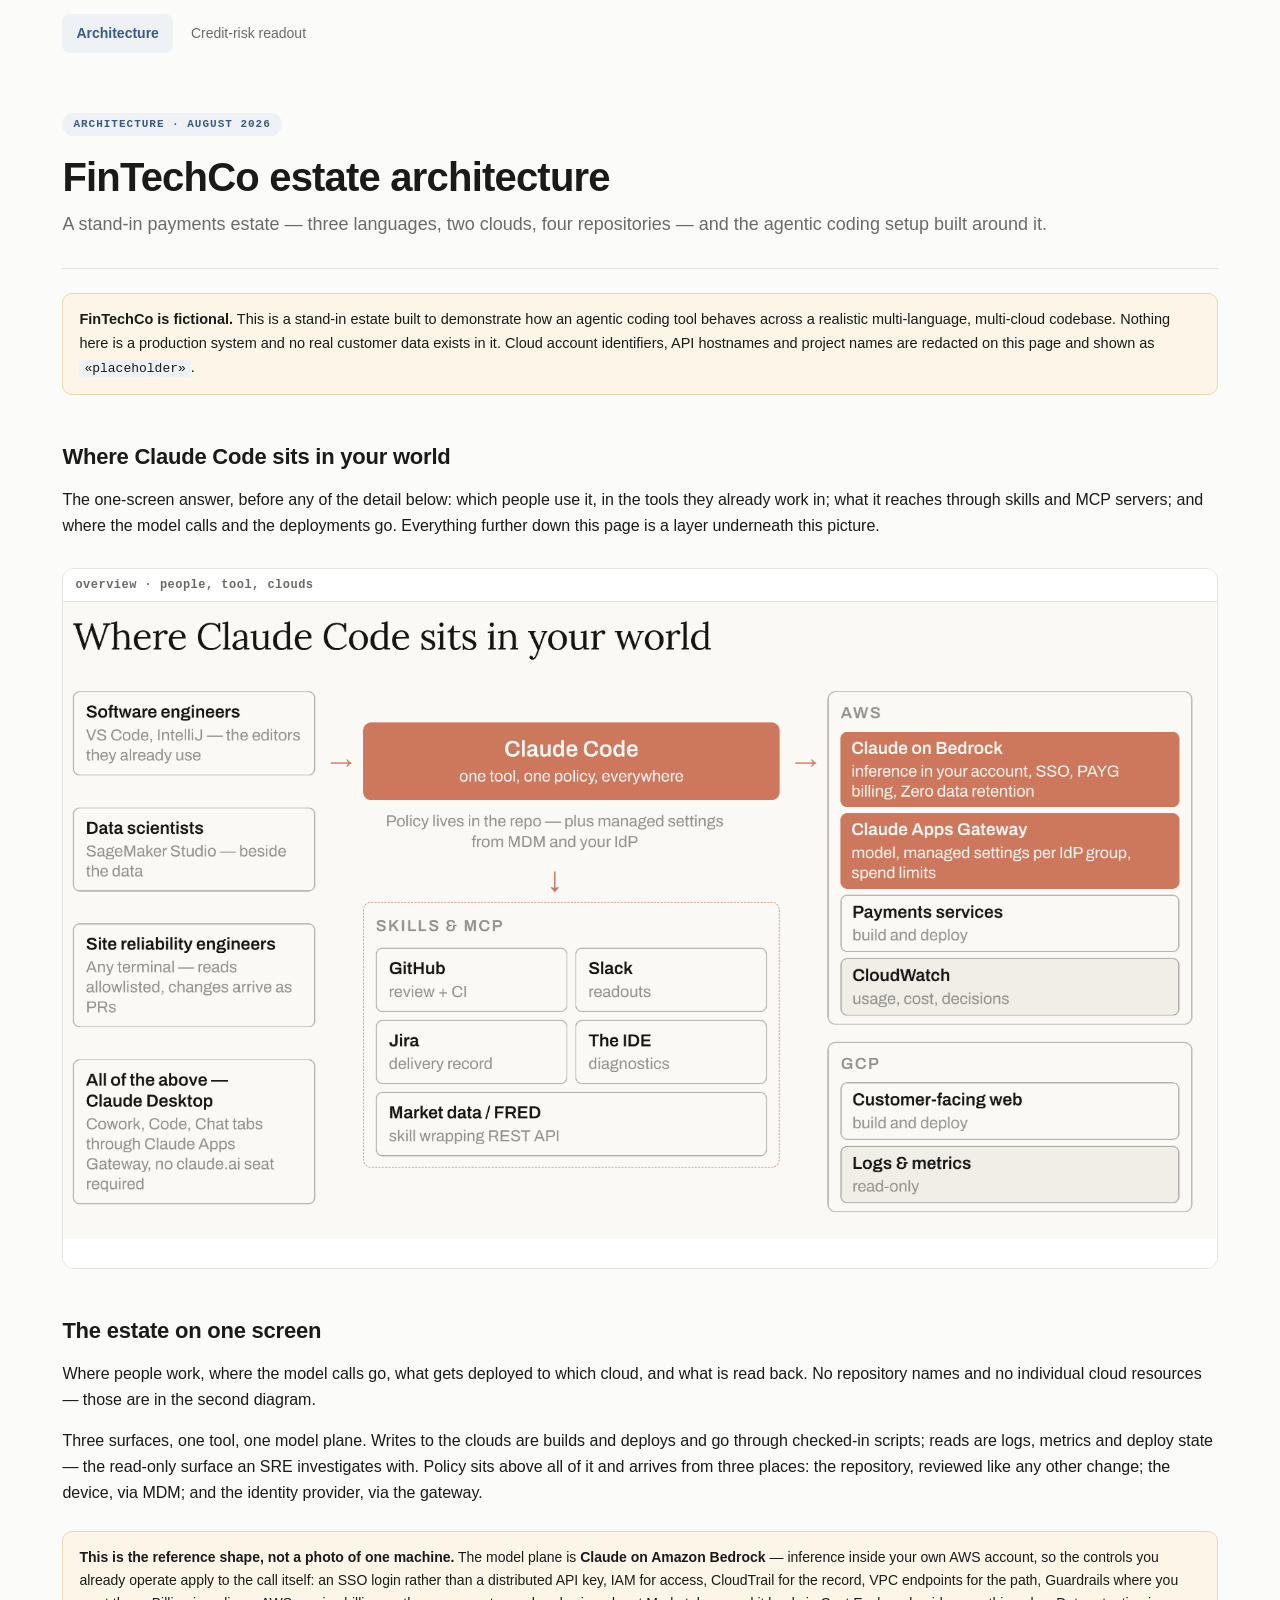
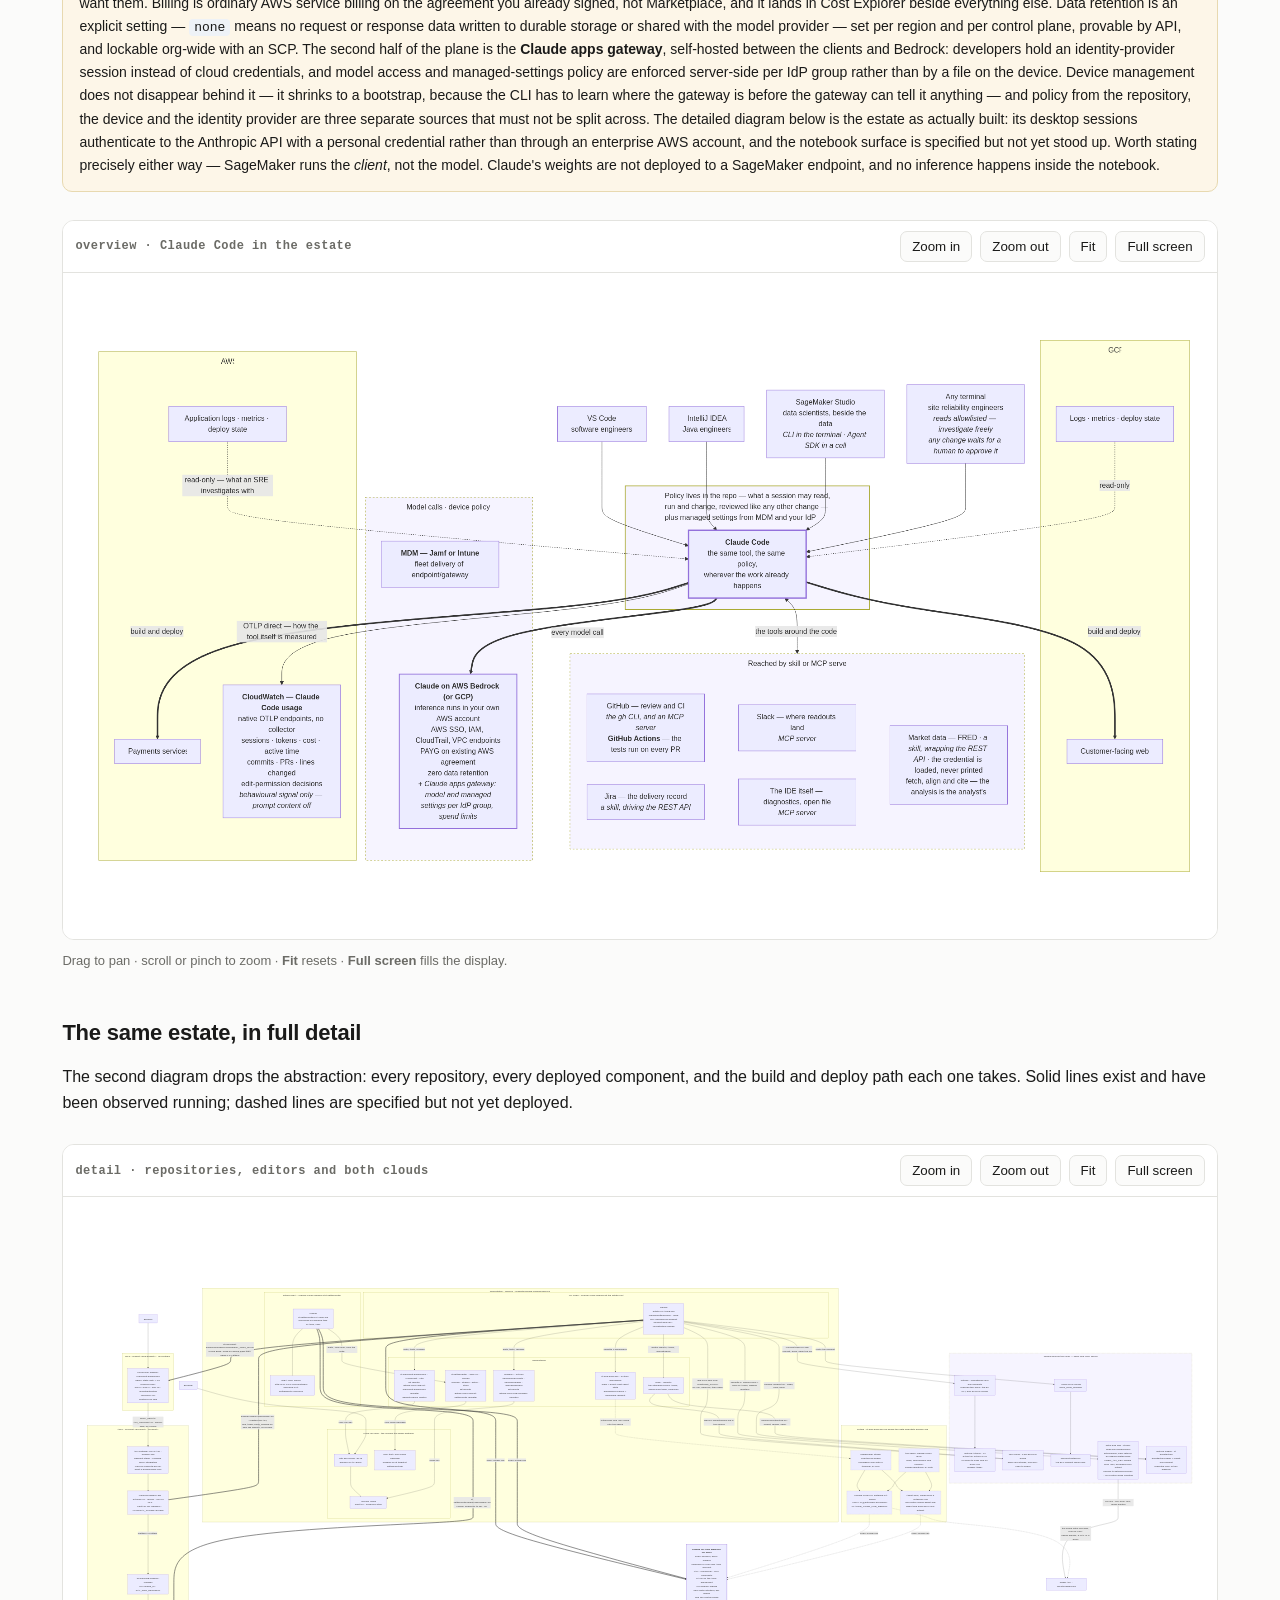
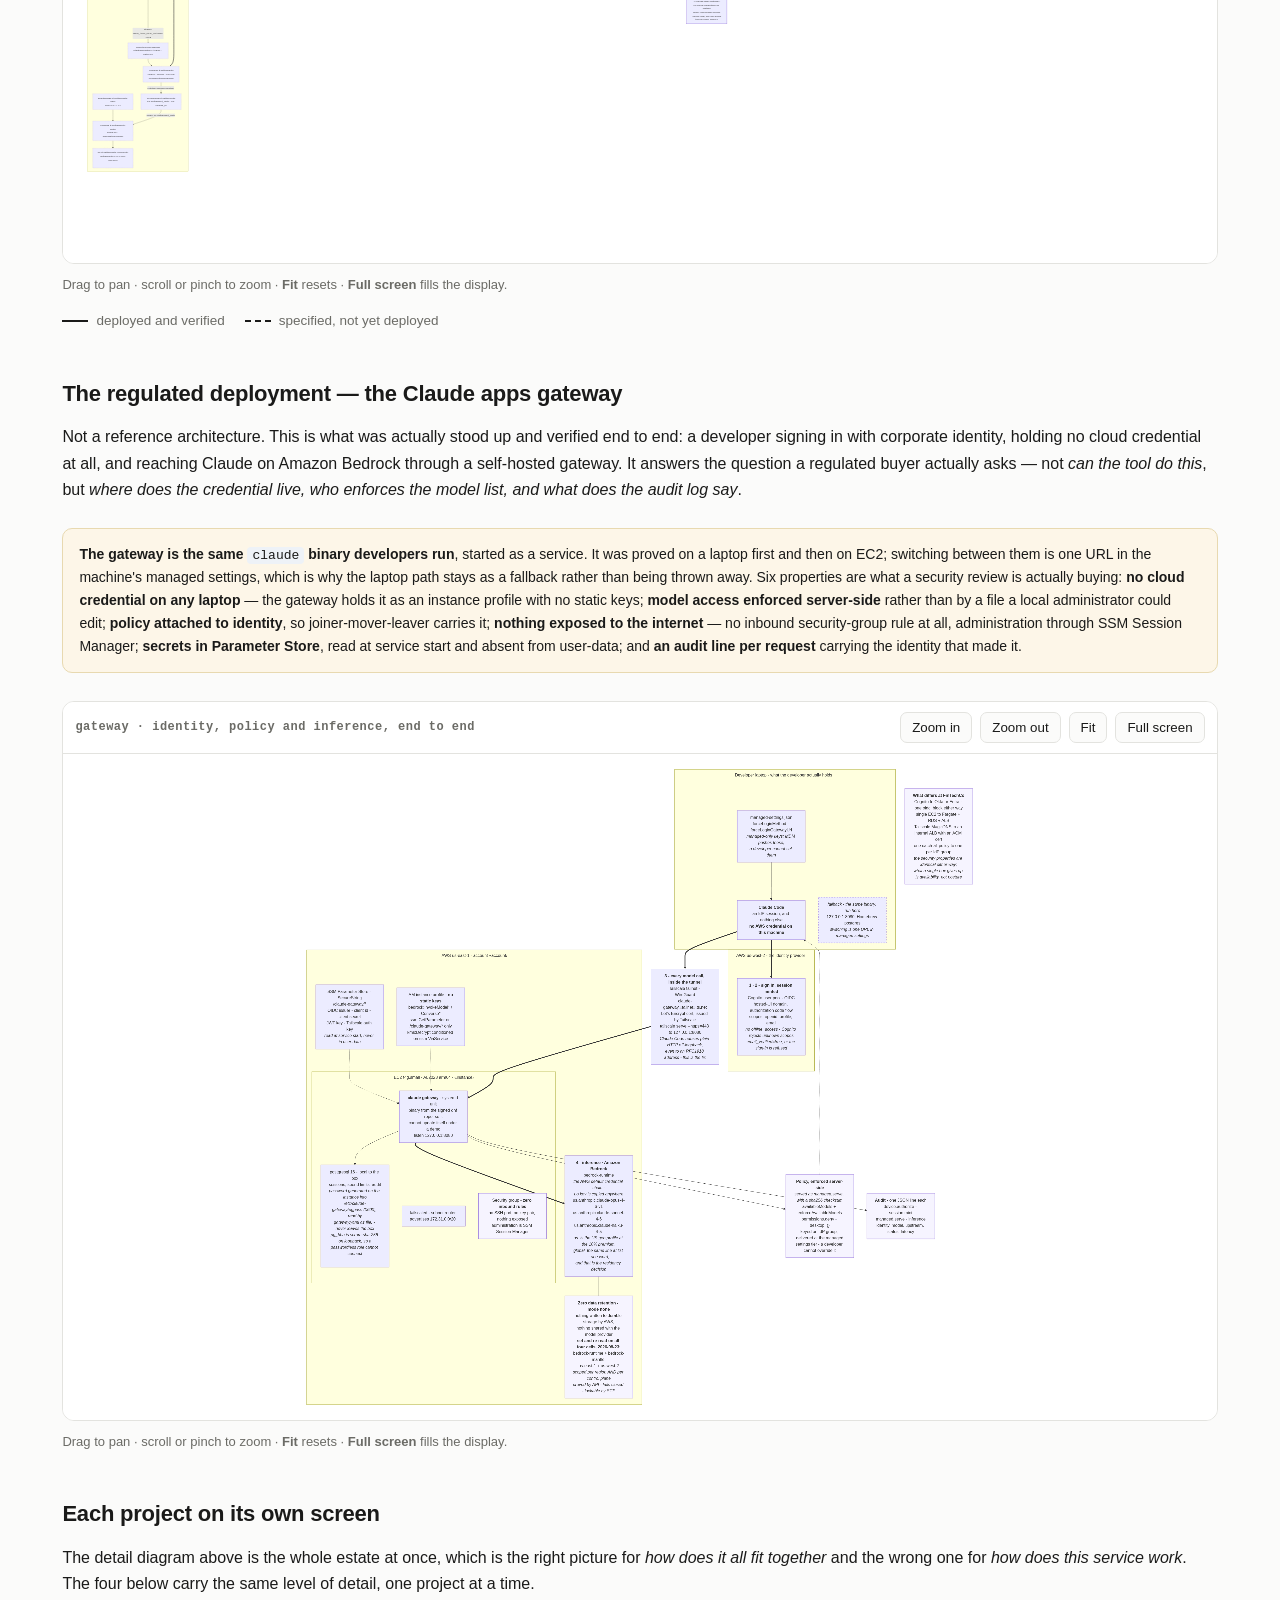
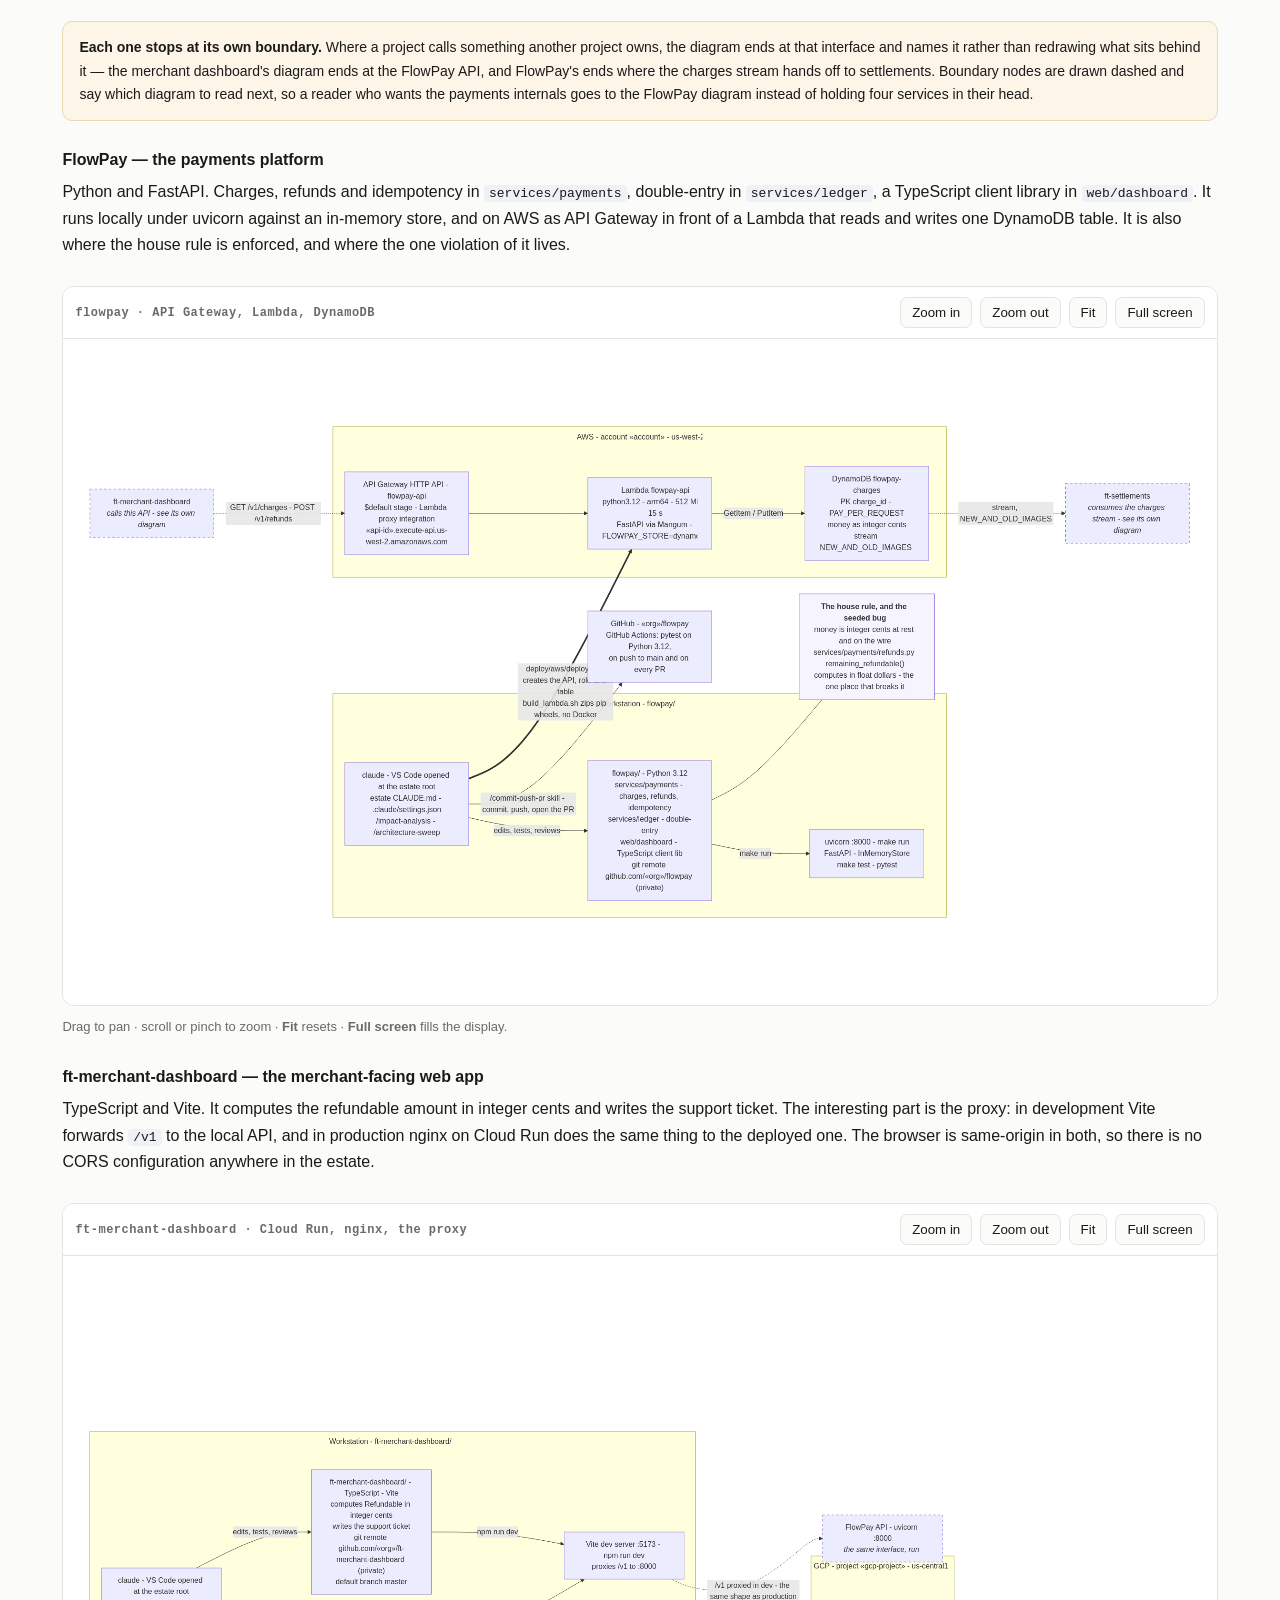
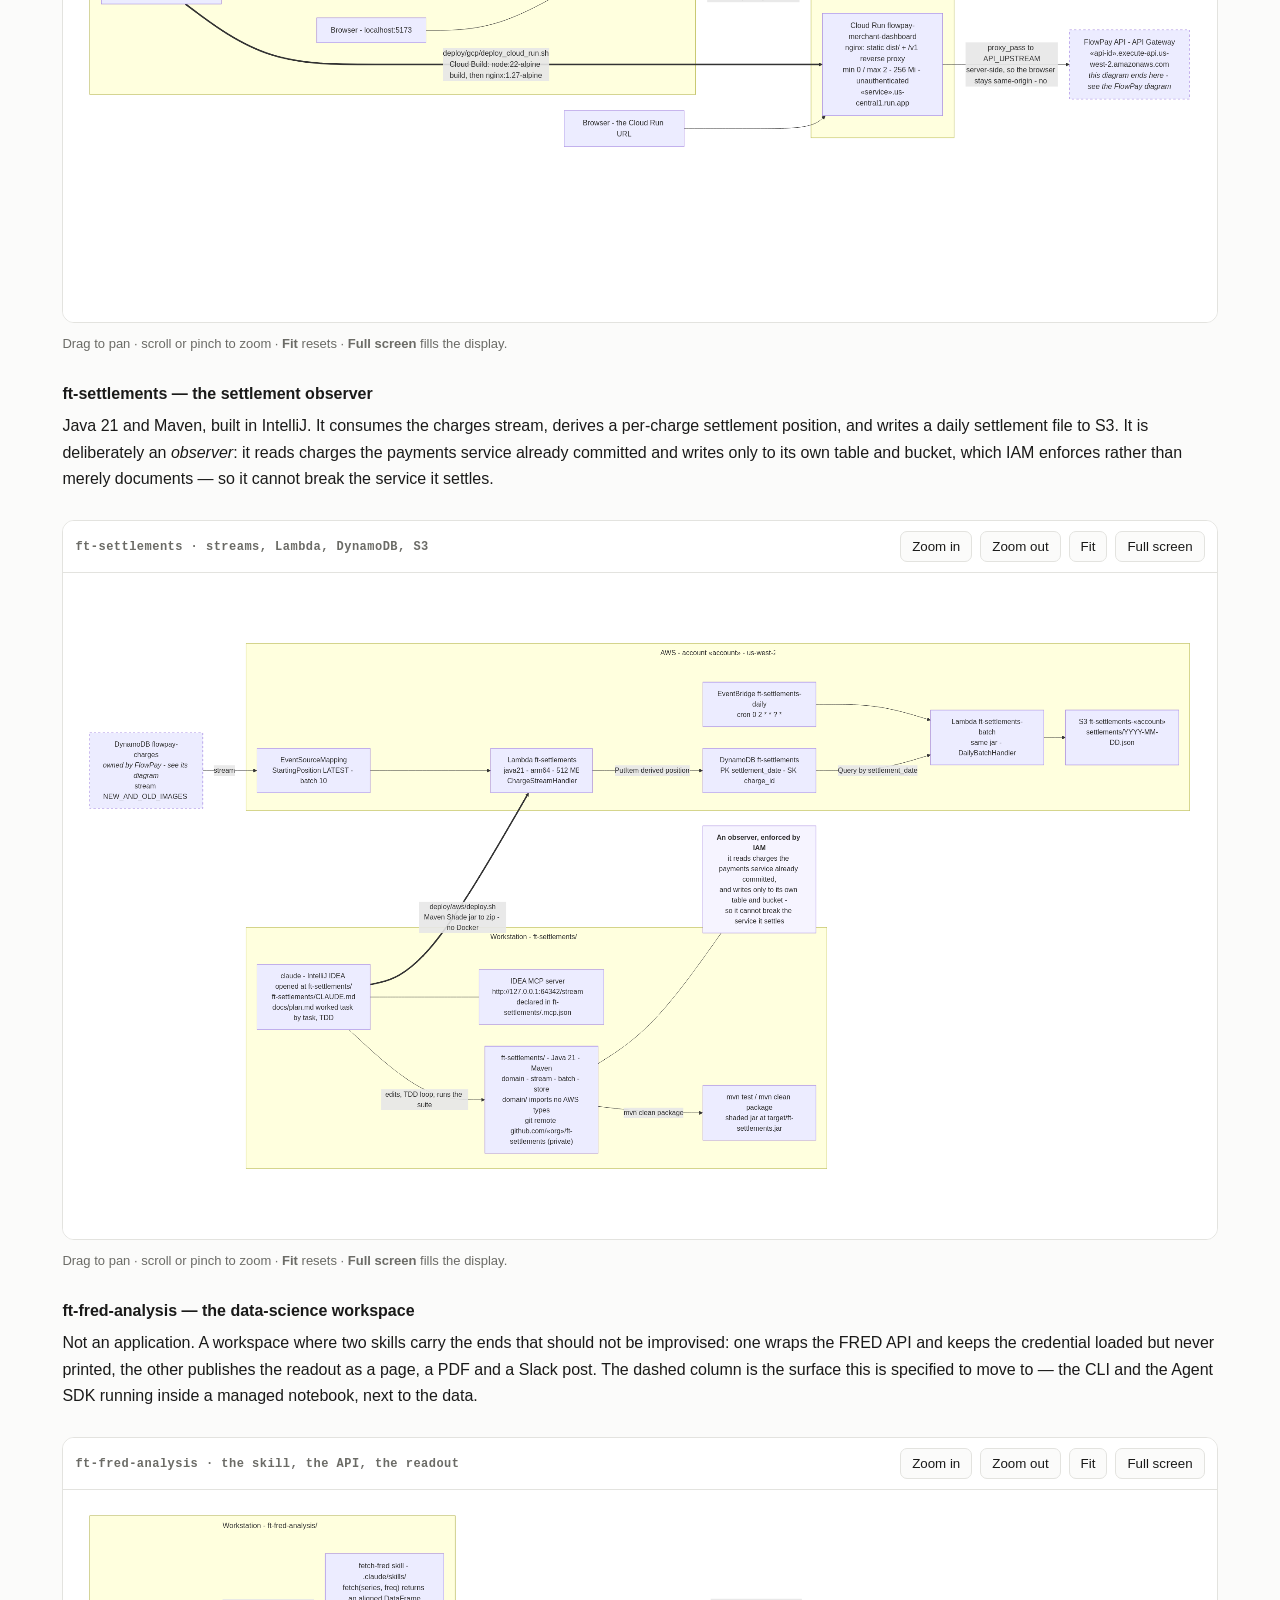
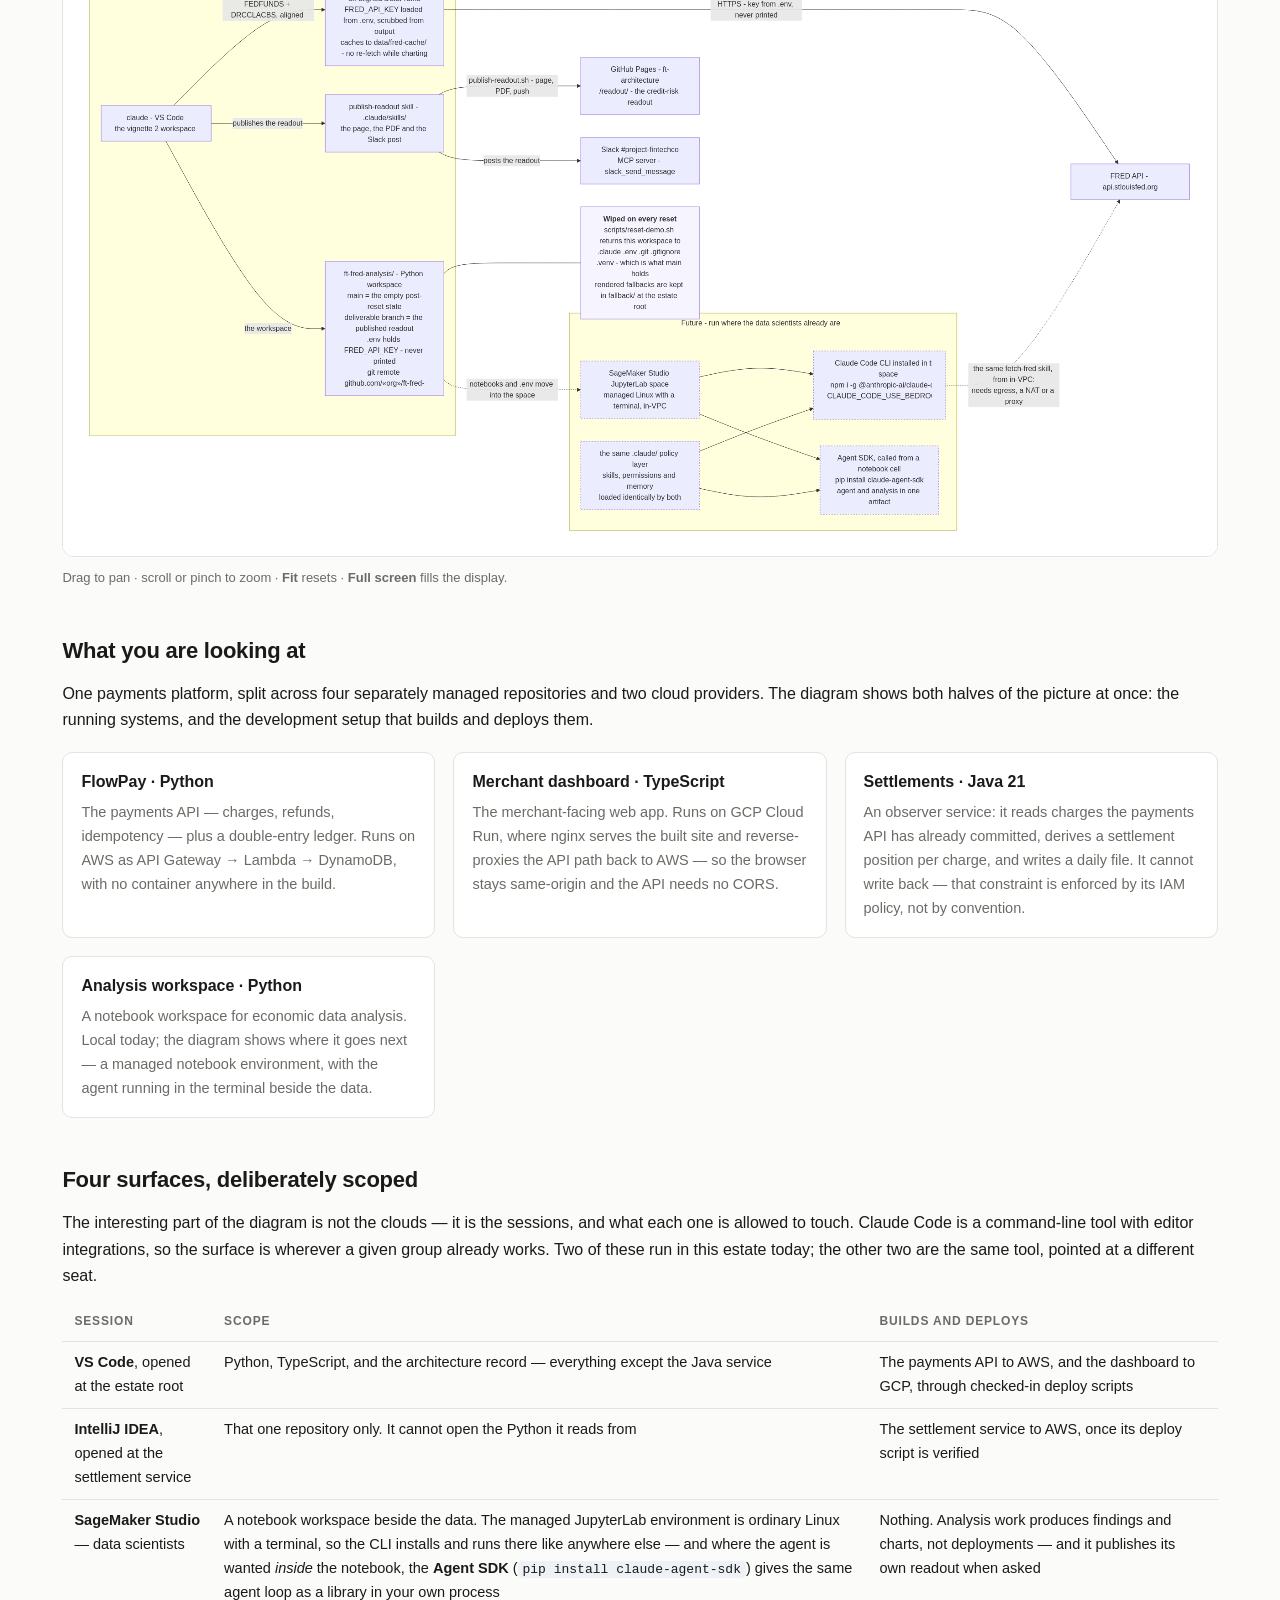
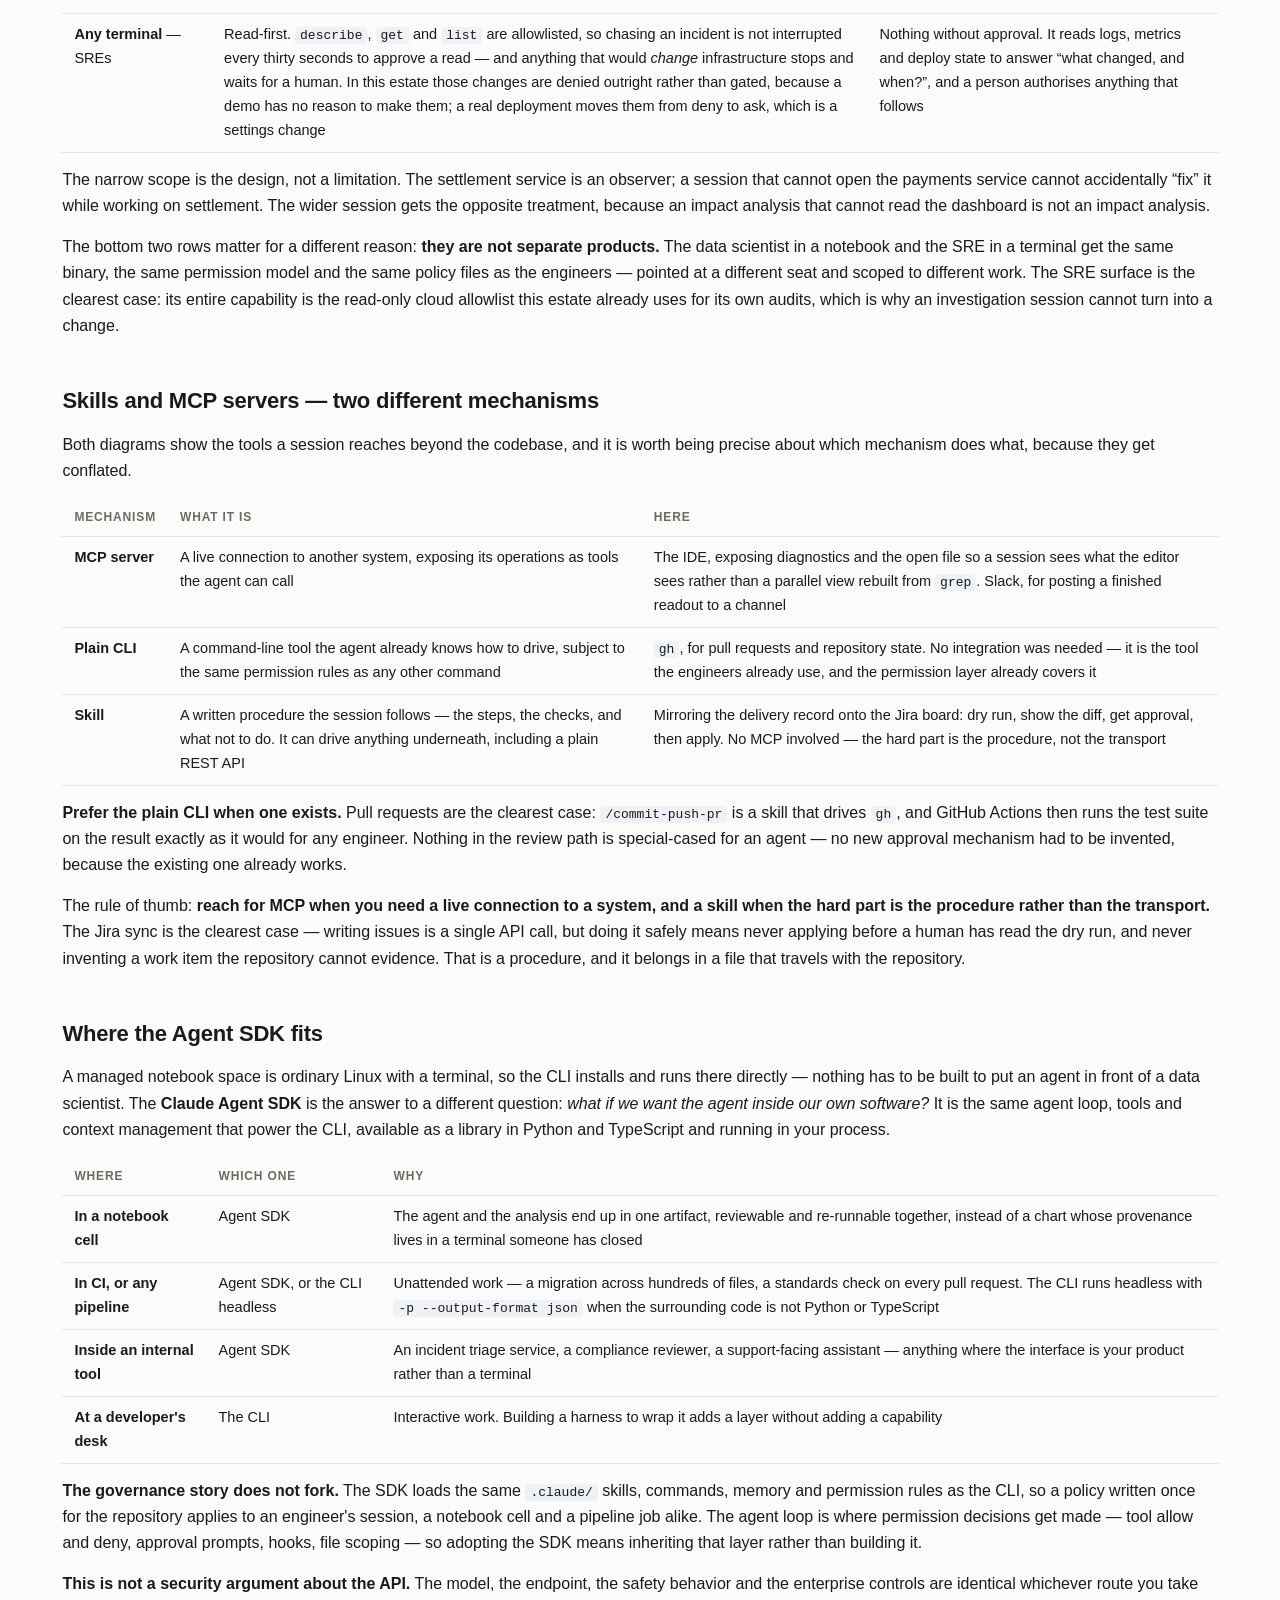
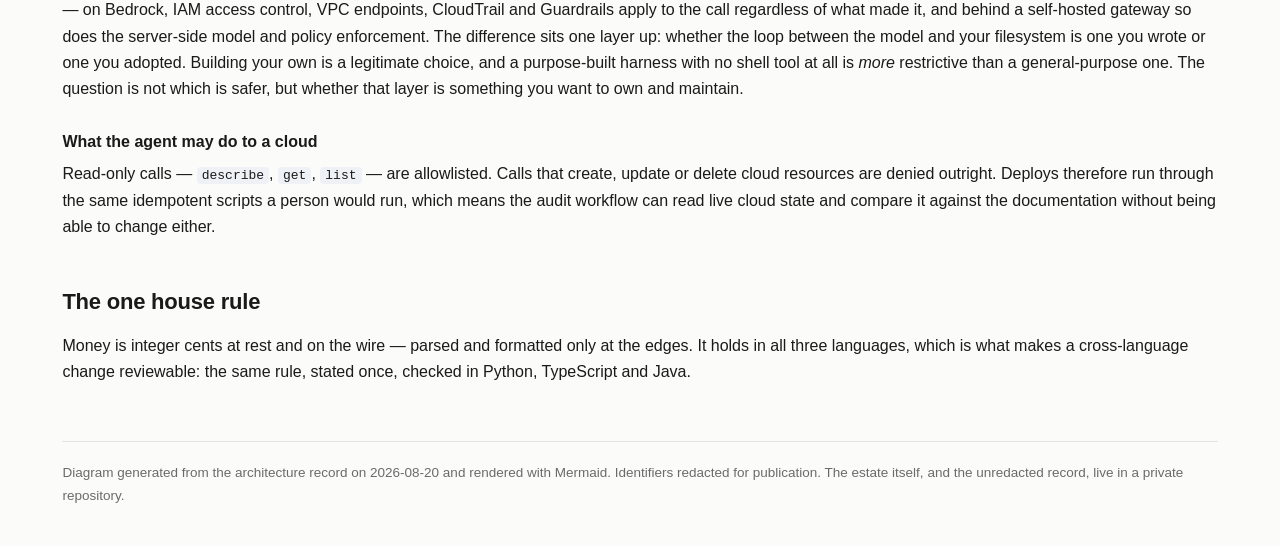
==== commit 3184b882: "Rebuild architecture page — 2026-08-24" ====
--- a/index.html
+++ b/index.html
@@ -29,6 +29,20 @@
   coding tool behaves across a realistic multi-language, multi-cloud codebase. Nothing here is a production
   system and no real customer data exists in it. Cloud account identifiers, API hostnames and project names
   are redacted on this page and shown as <code>«placeholder»</code>.
+</div>
+
+<h2>Where Claude Code sits in your world</h2>
+<p>The one-screen answer, before any of the detail below: which people use it, in the tools they already
+work in; what it reaches through skills and MCP servers; and where the model calls and the deployments
+go. Everything further down this page is a layer underneath this picture.</p>
+
+<div class="figure">
+  <div class="bar">
+    <span class="label">overview · people, tool, clouds</span>
+  </div>
+  <div class="stage"><div class="pan"><img src="assets/where-claude-code-sits-in-your-world.png"
+    alt="Where Claude Code sits in your world — software engineers in VS Code and IntelliJ, data scientists in SageMaker Studio, SREs in any terminal, and Claude Desktop for all of them; Claude Code in the centre with policy from the repo plus managed settings from MDM and the IdP; skills and MCP servers for GitHub, Slack, Jira, the IDE and market data; AWS carrying Claude on Bedrock, the Claude Apps Gateway, payments services and CloudWatch; GCP carrying the customer-facing web app and its logs and metrics."
+    style="max-width:100%;height:auto;display:block"></div></div>
 </div>
 
 <h2>The estate on one screen</h2>
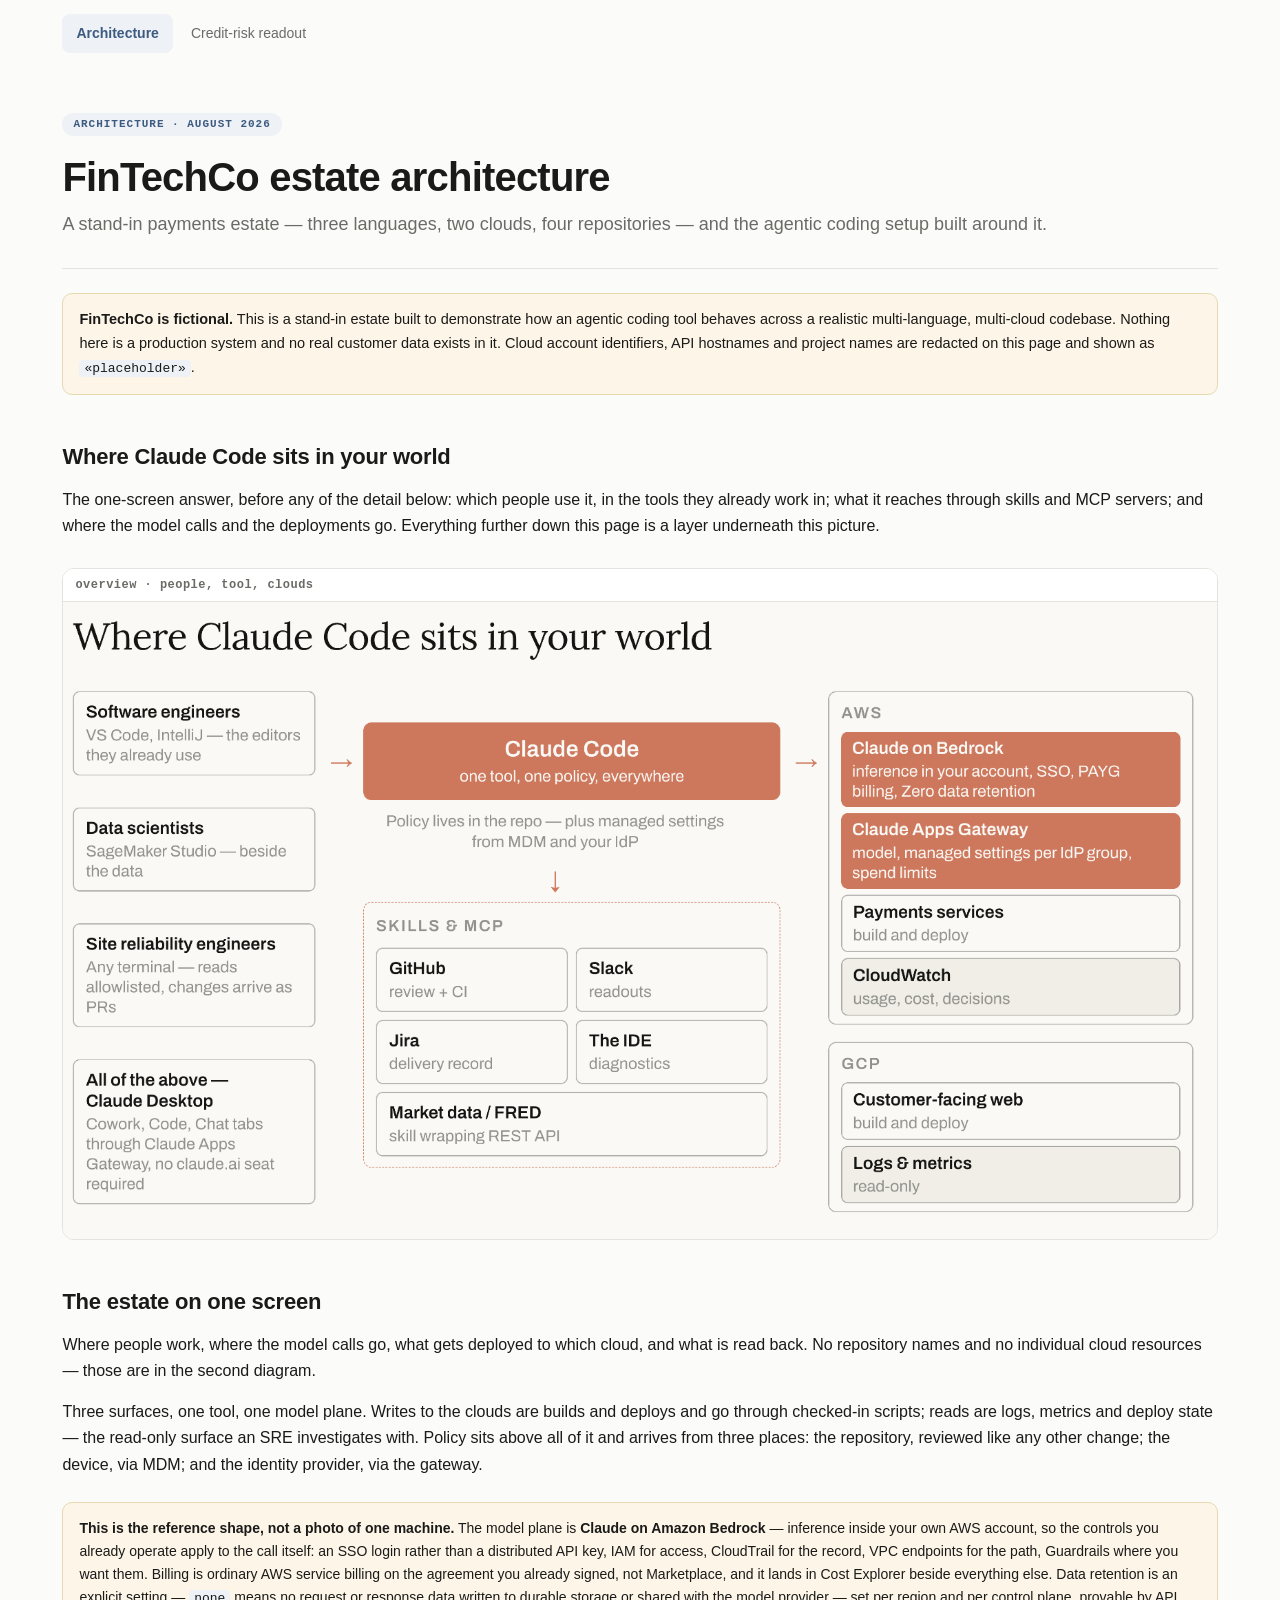
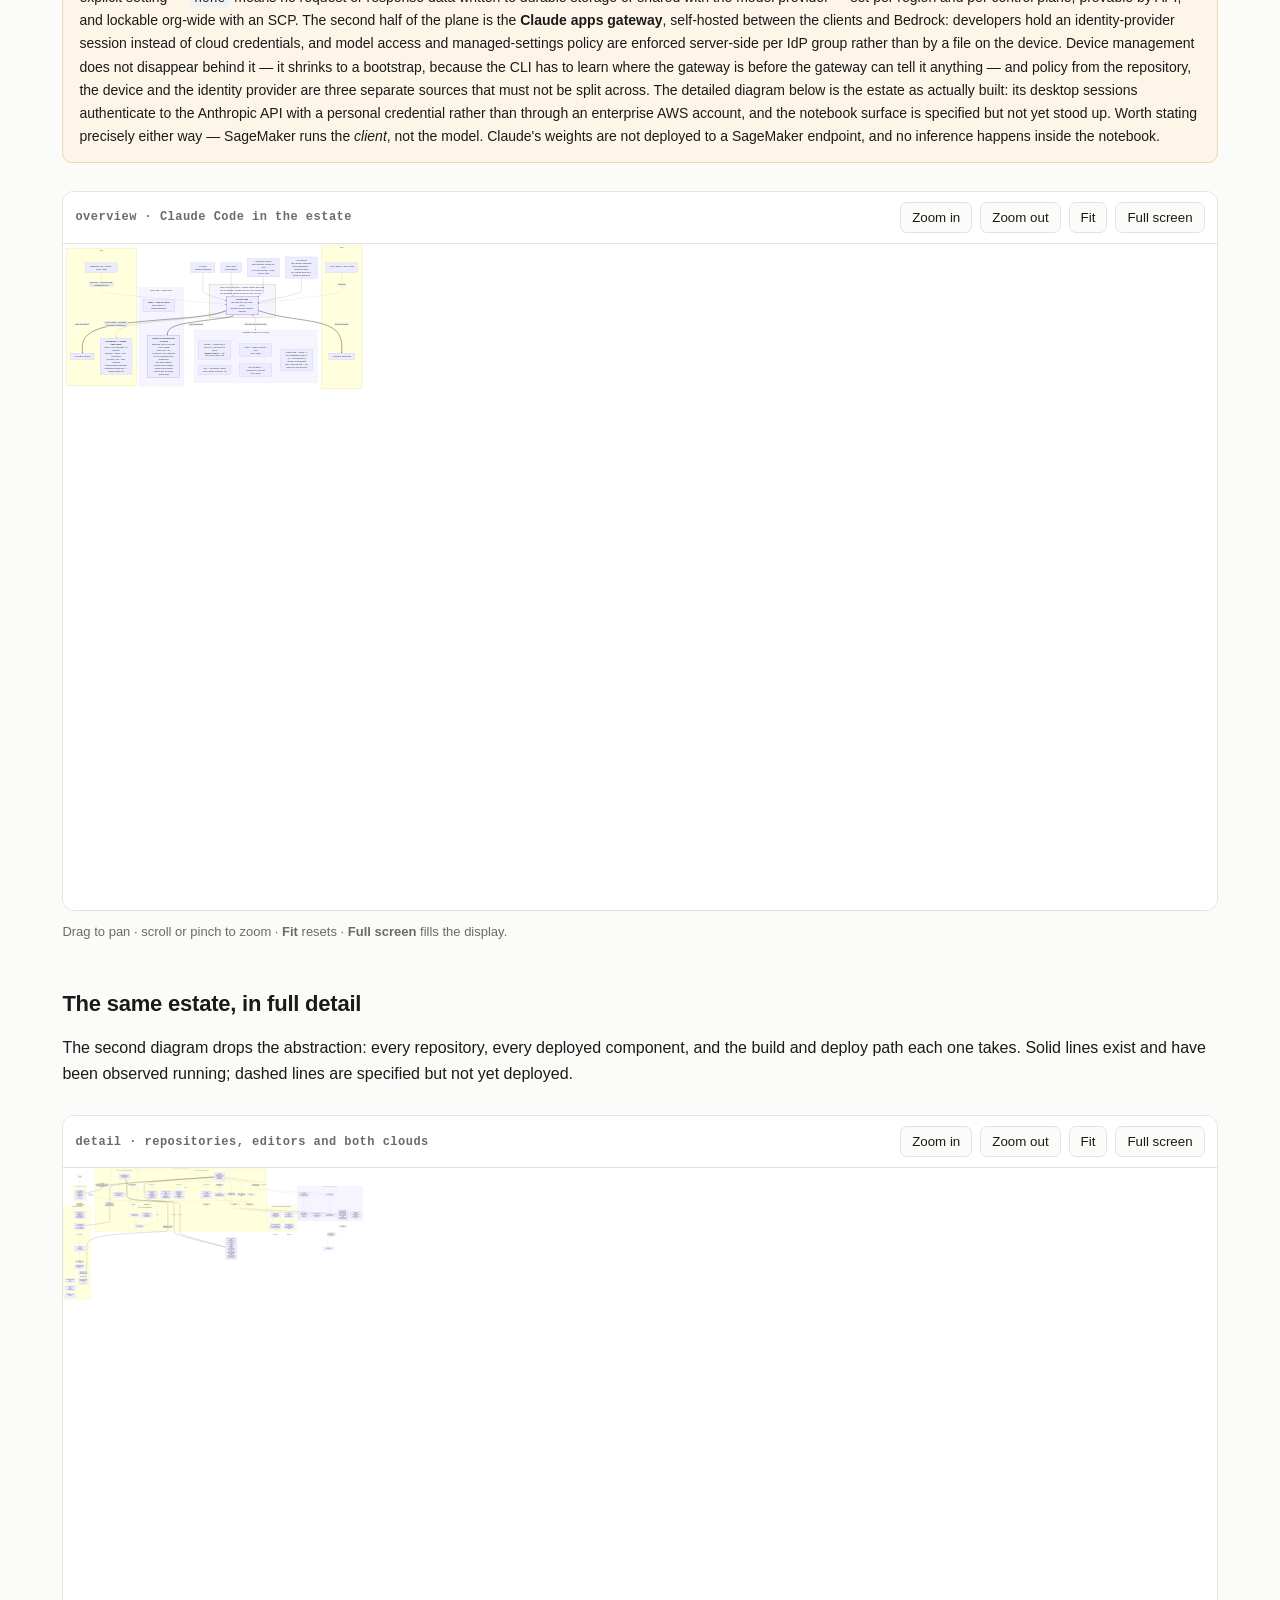
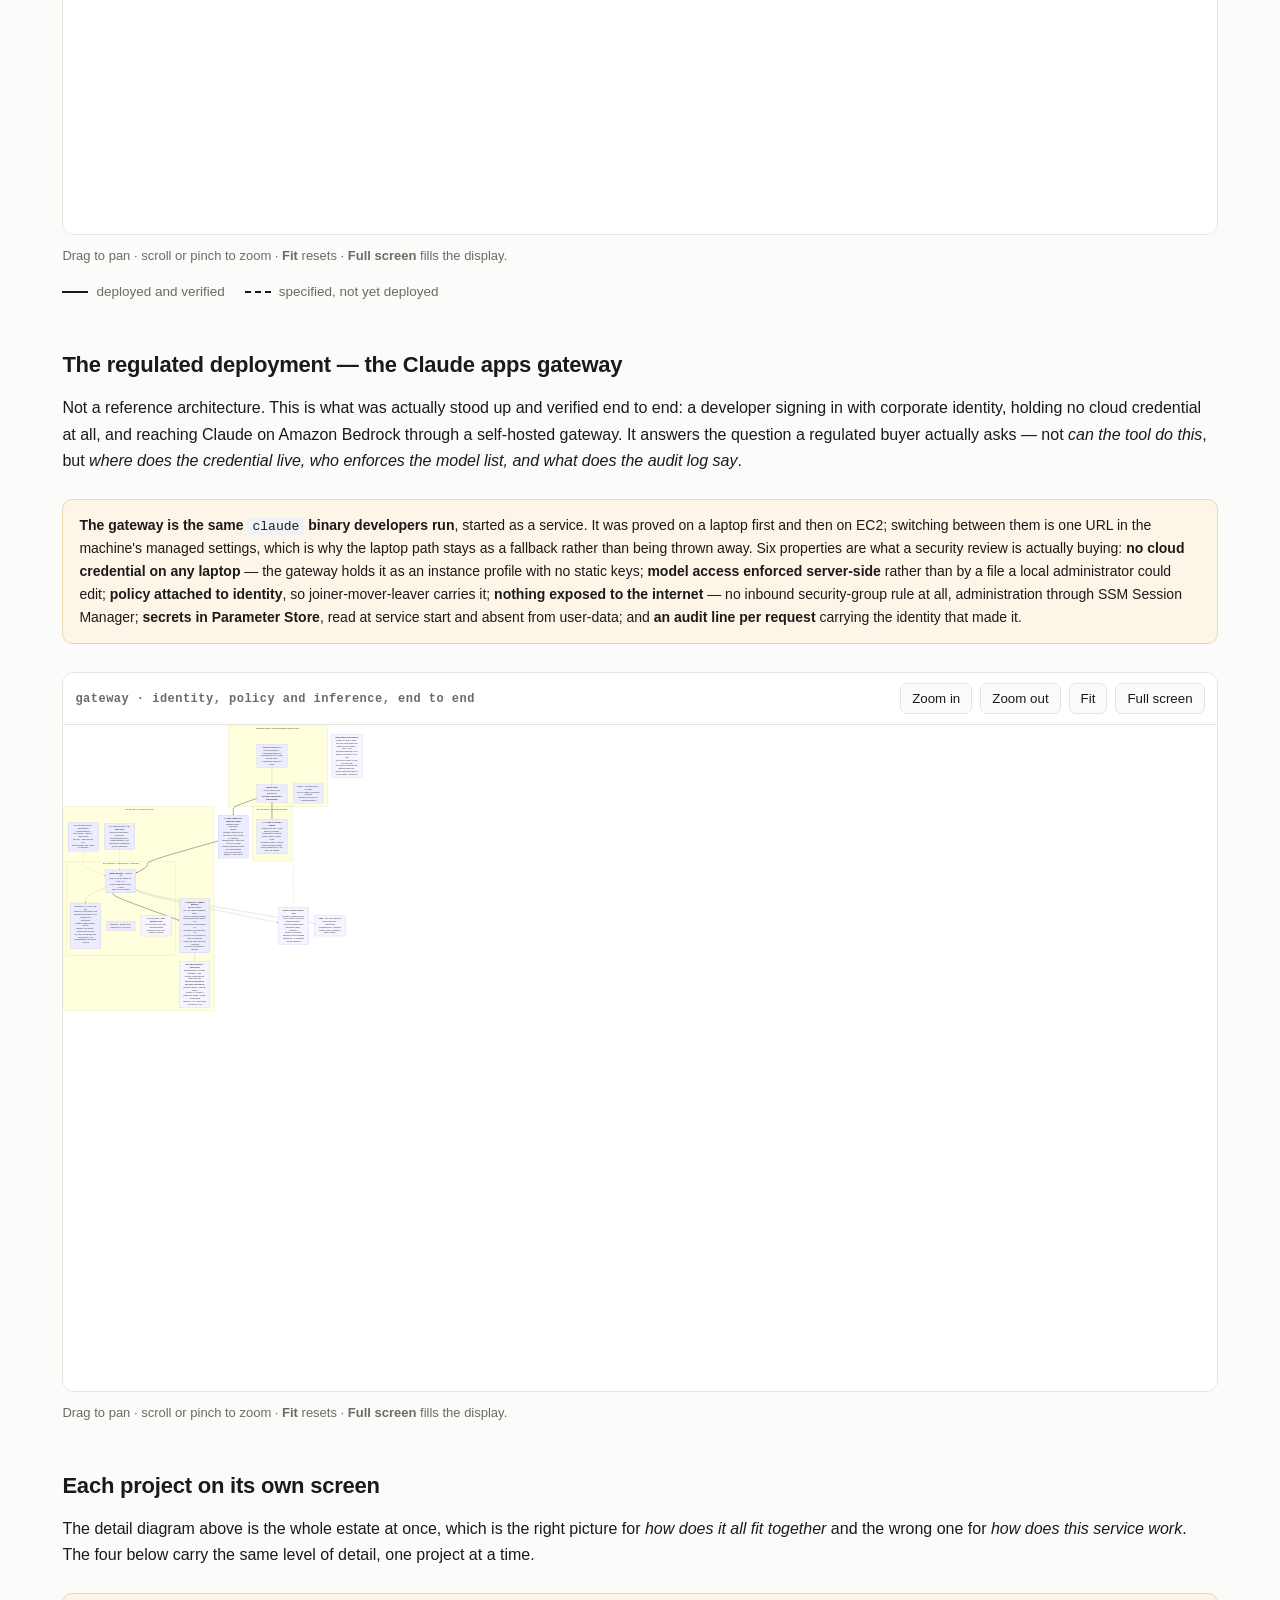
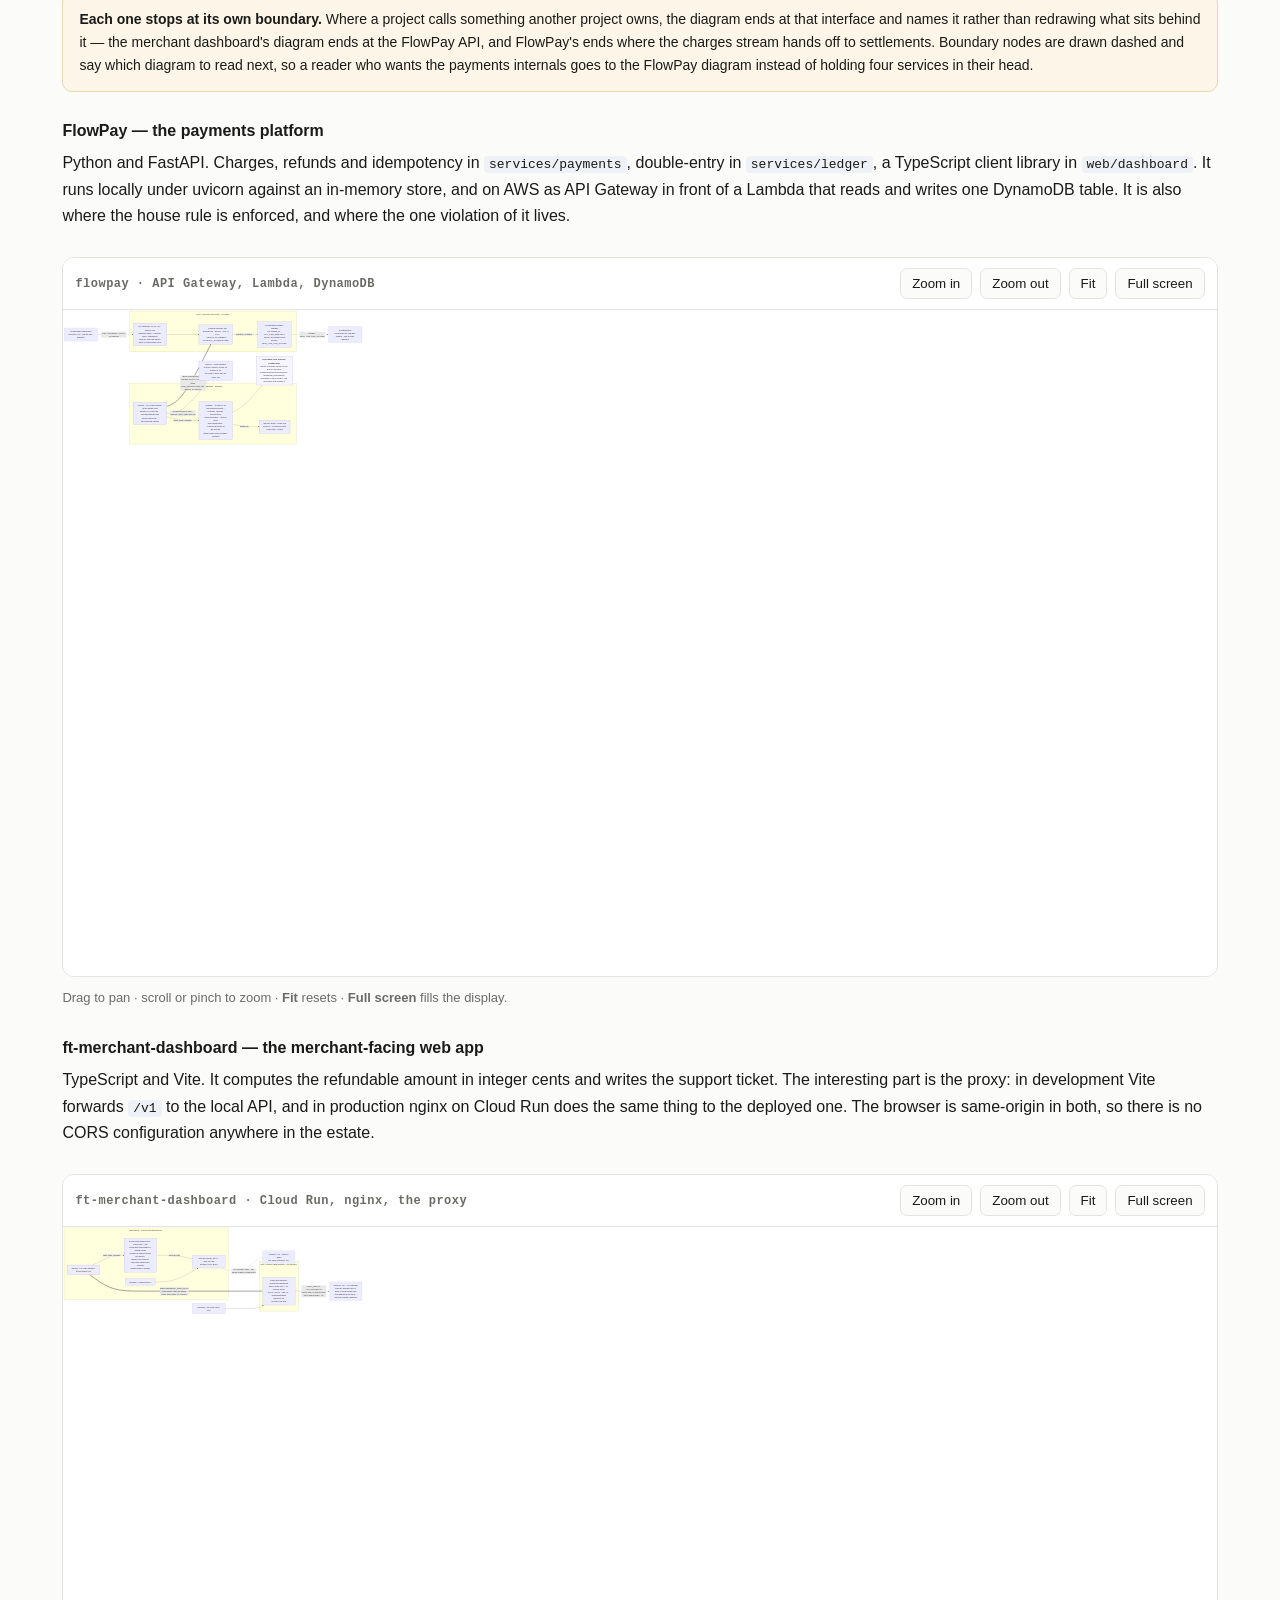
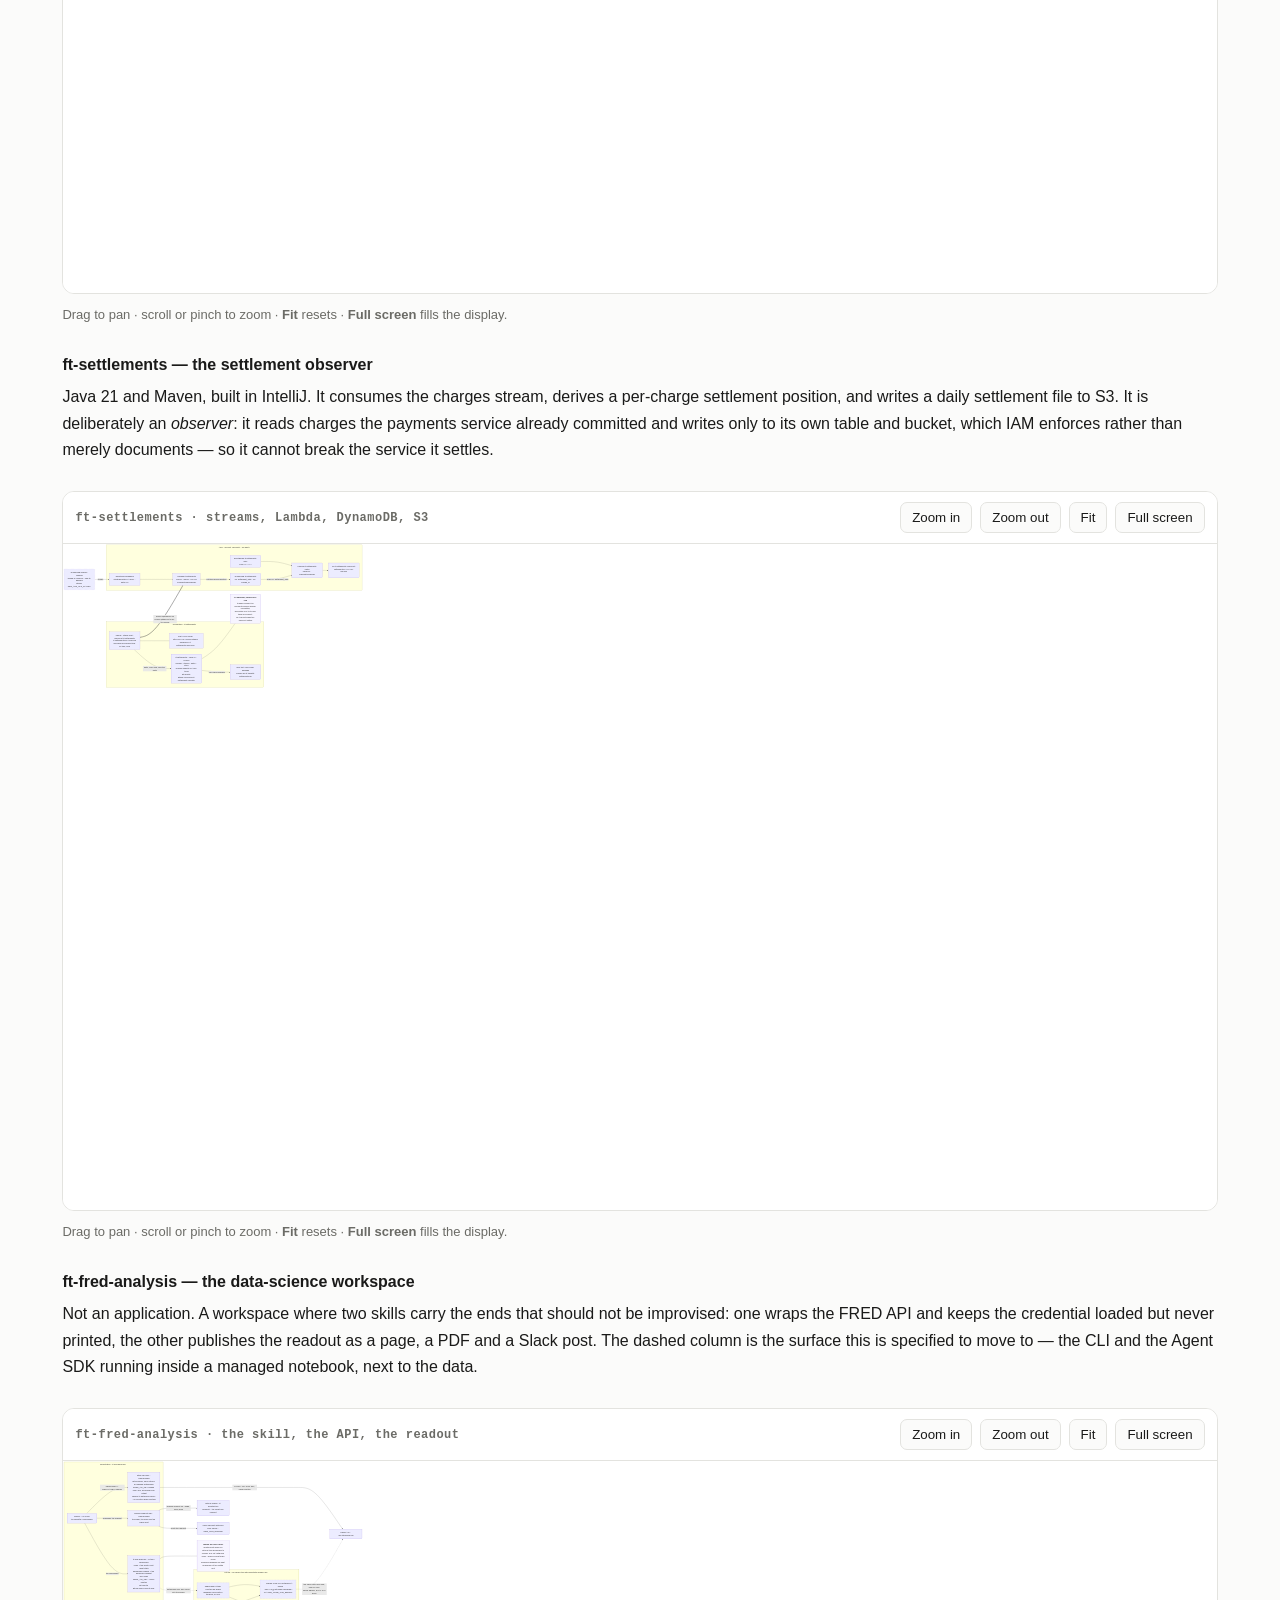
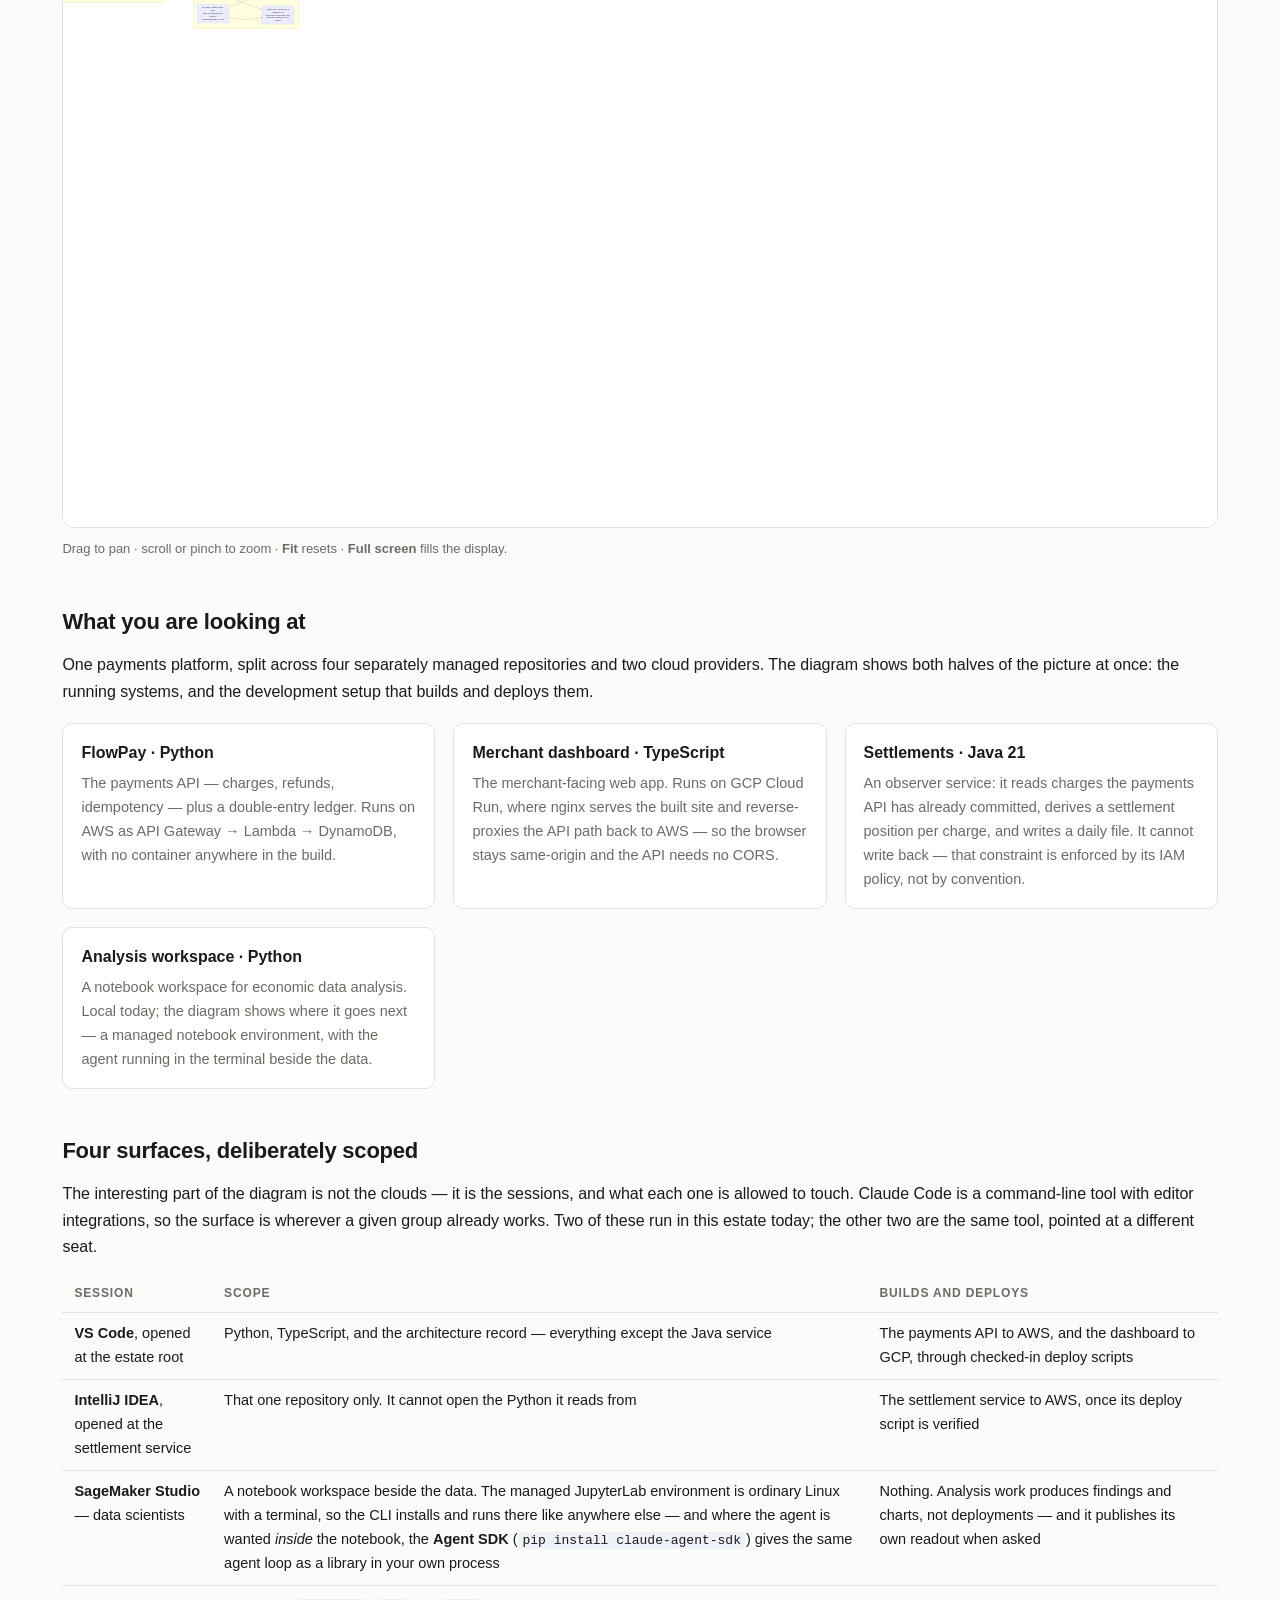
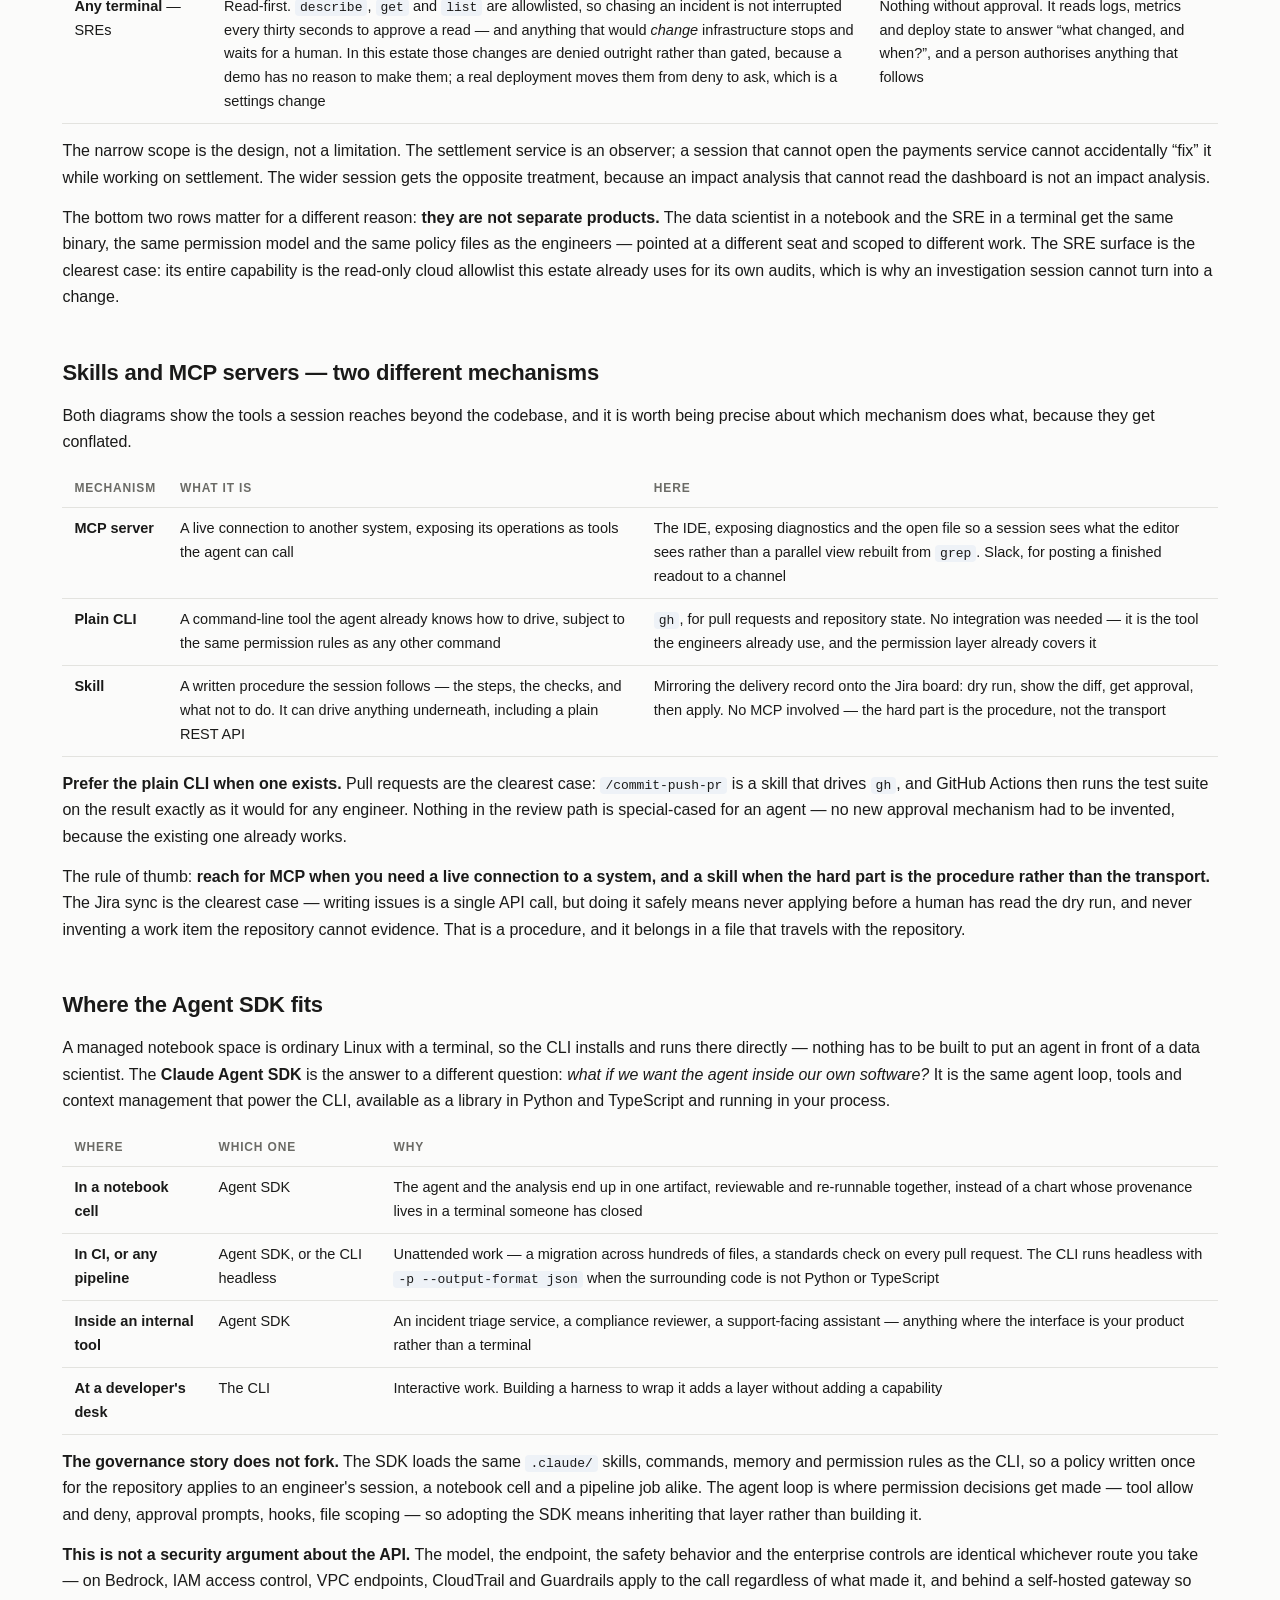
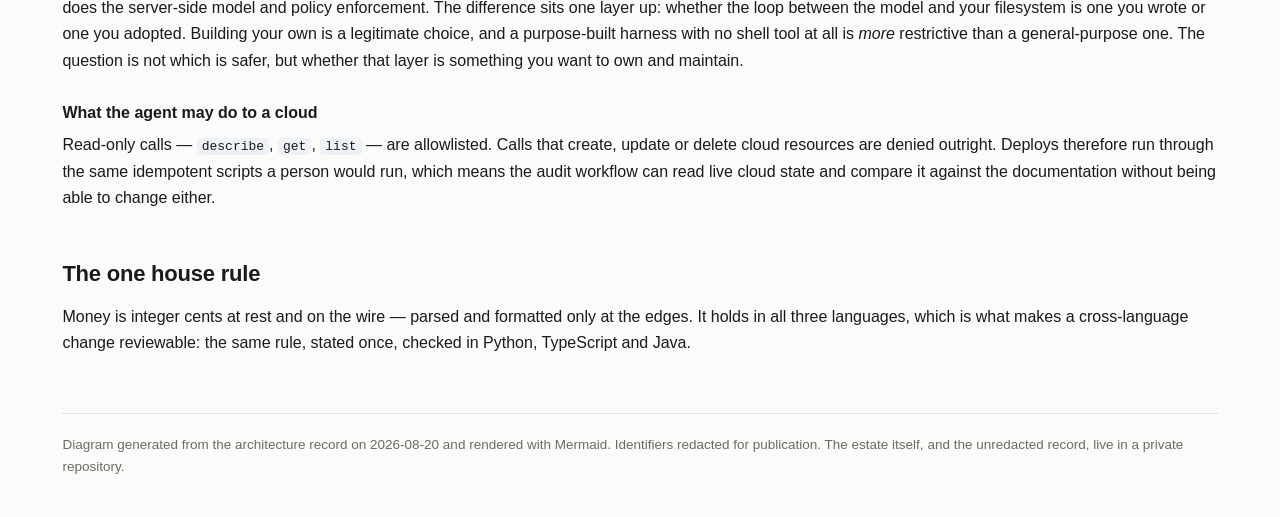
==== commit 2dce9092: "Rebuild architecture page — 2026-08-24" ====
--- a/index.html
+++ b/index.html
@@ -40,9 +40,9 @@
   <div class="bar">
     <span class="label">overview · people, tool, clouds</span>
   </div>
-  <div class="stage"><div class="pan"><img src="assets/where-claude-code-sits-in-your-world.png"
+  <img src="assets/where-claude-code-sits-in-your-world.png"
     alt="Where Claude Code sits in your world — software engineers in VS Code and IntelliJ, data scientists in SageMaker Studio, SREs in any terminal, and Claude Desktop for all of them; Claude Code in the centre with policy from the repo plus managed settings from MDM and the IdP; skills and MCP servers for GitHub, Slack, Jira, the IDE and market data; AWS carrying Claude on Bedrock, the Claude Apps Gateway, payments services and CloudWatch; GCP carrying the customer-facing web app and its logs and metrics."
-    style="max-width:100%;height:auto;display:block"></div></div>
+    style="display:block;width:100%;height:auto">
 </div>
 
 <h2>The estate on one screen</h2>
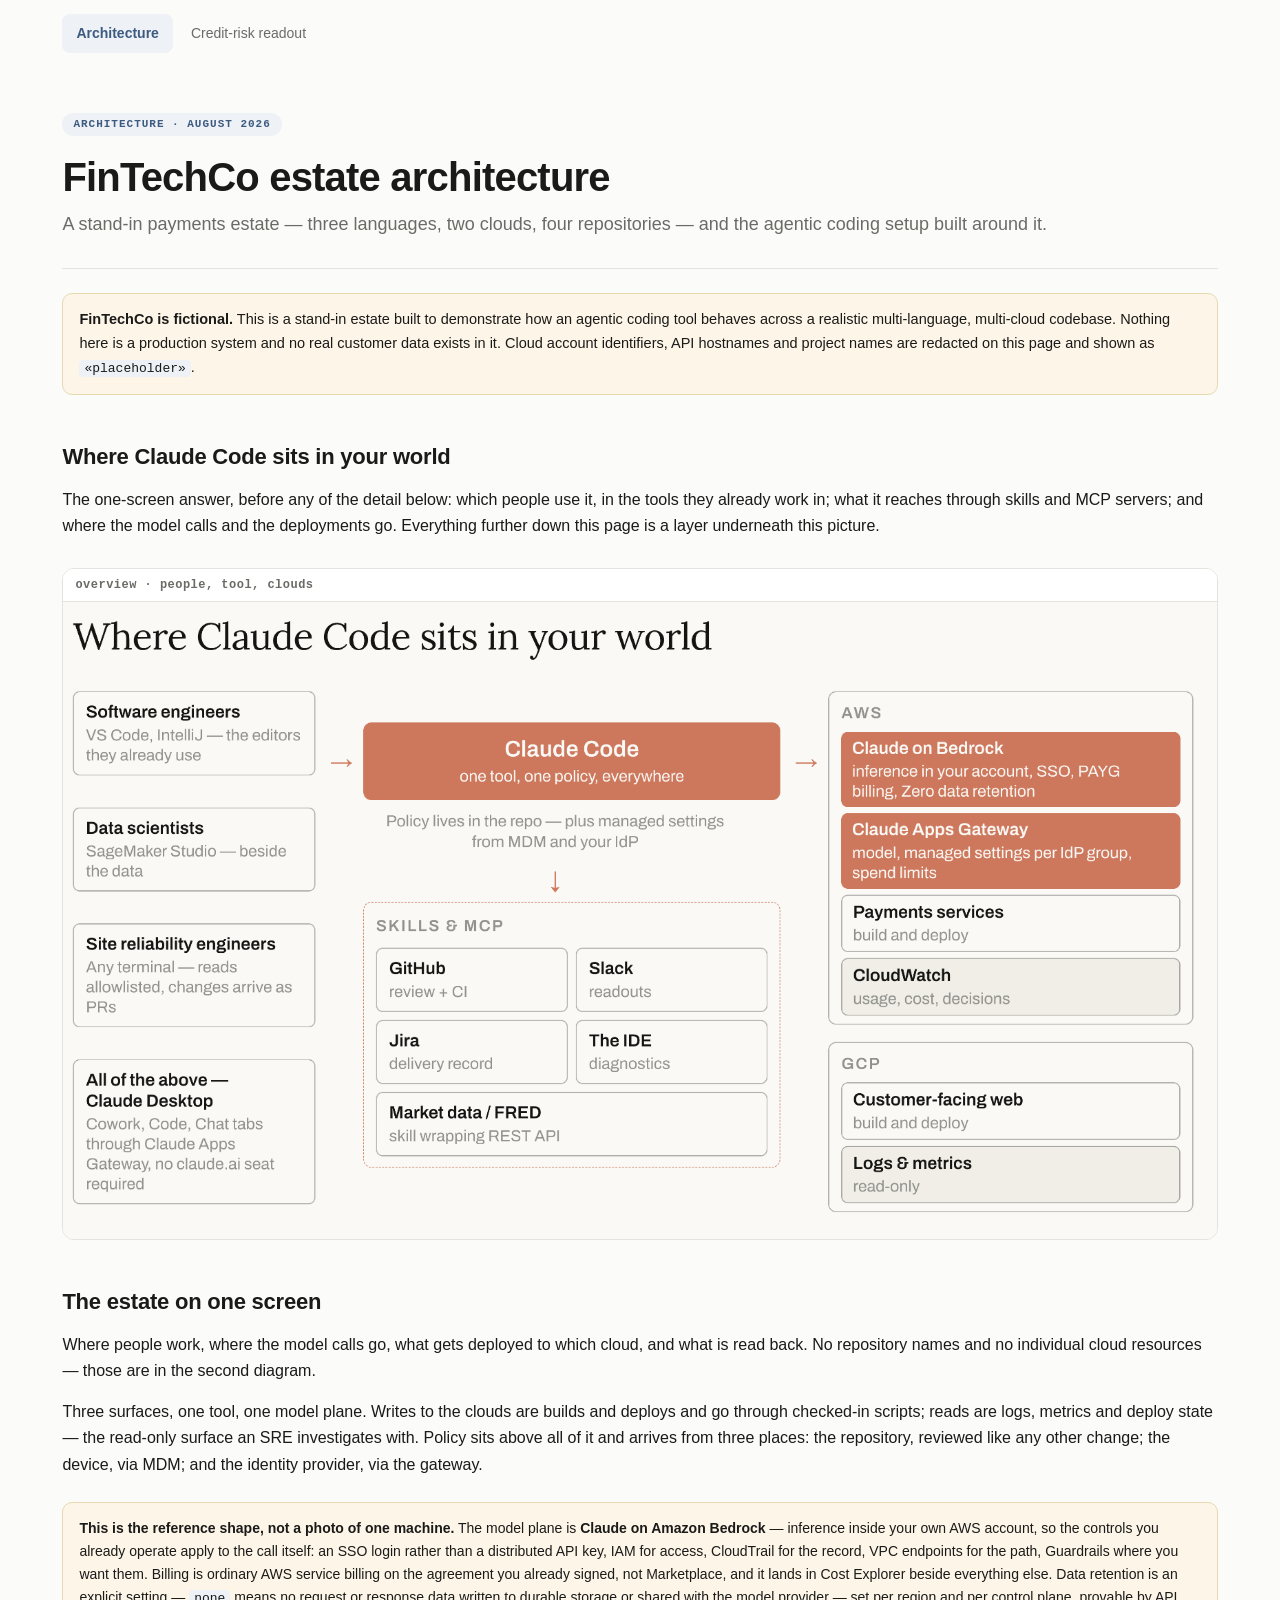
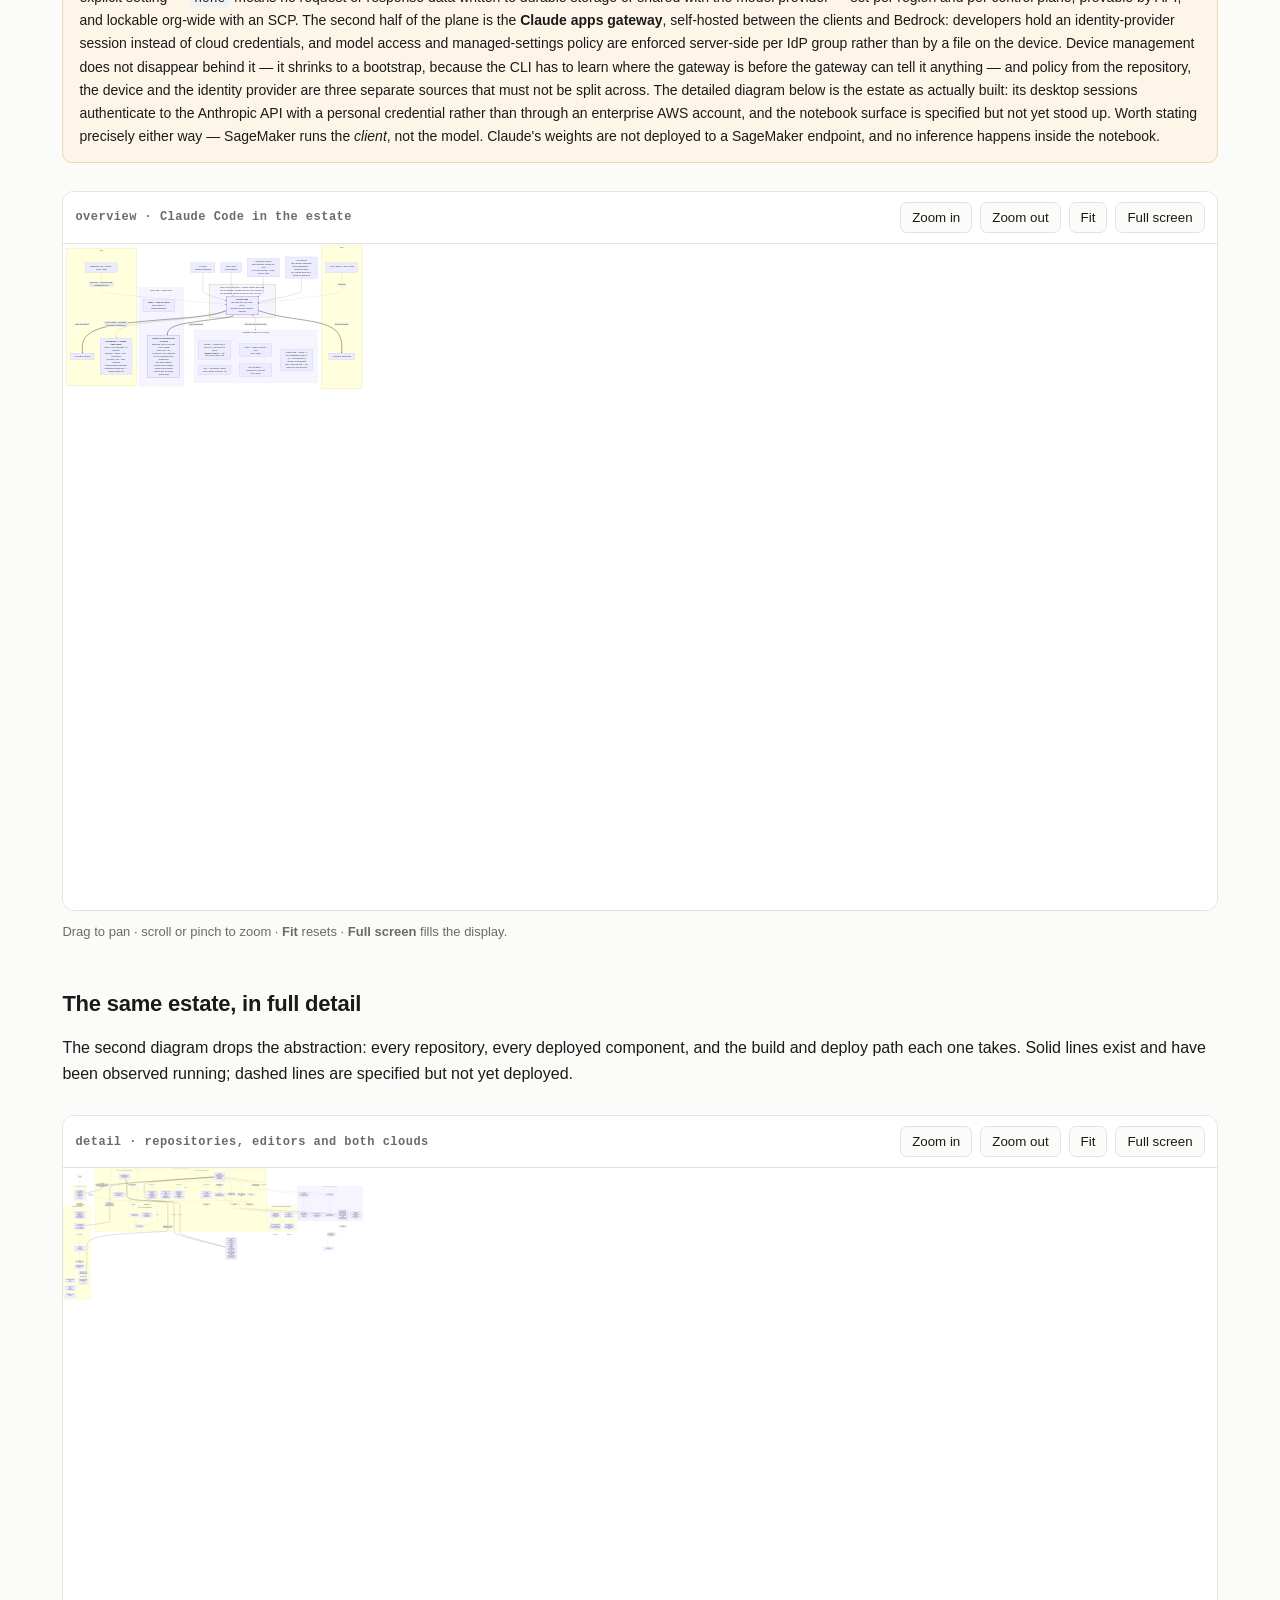
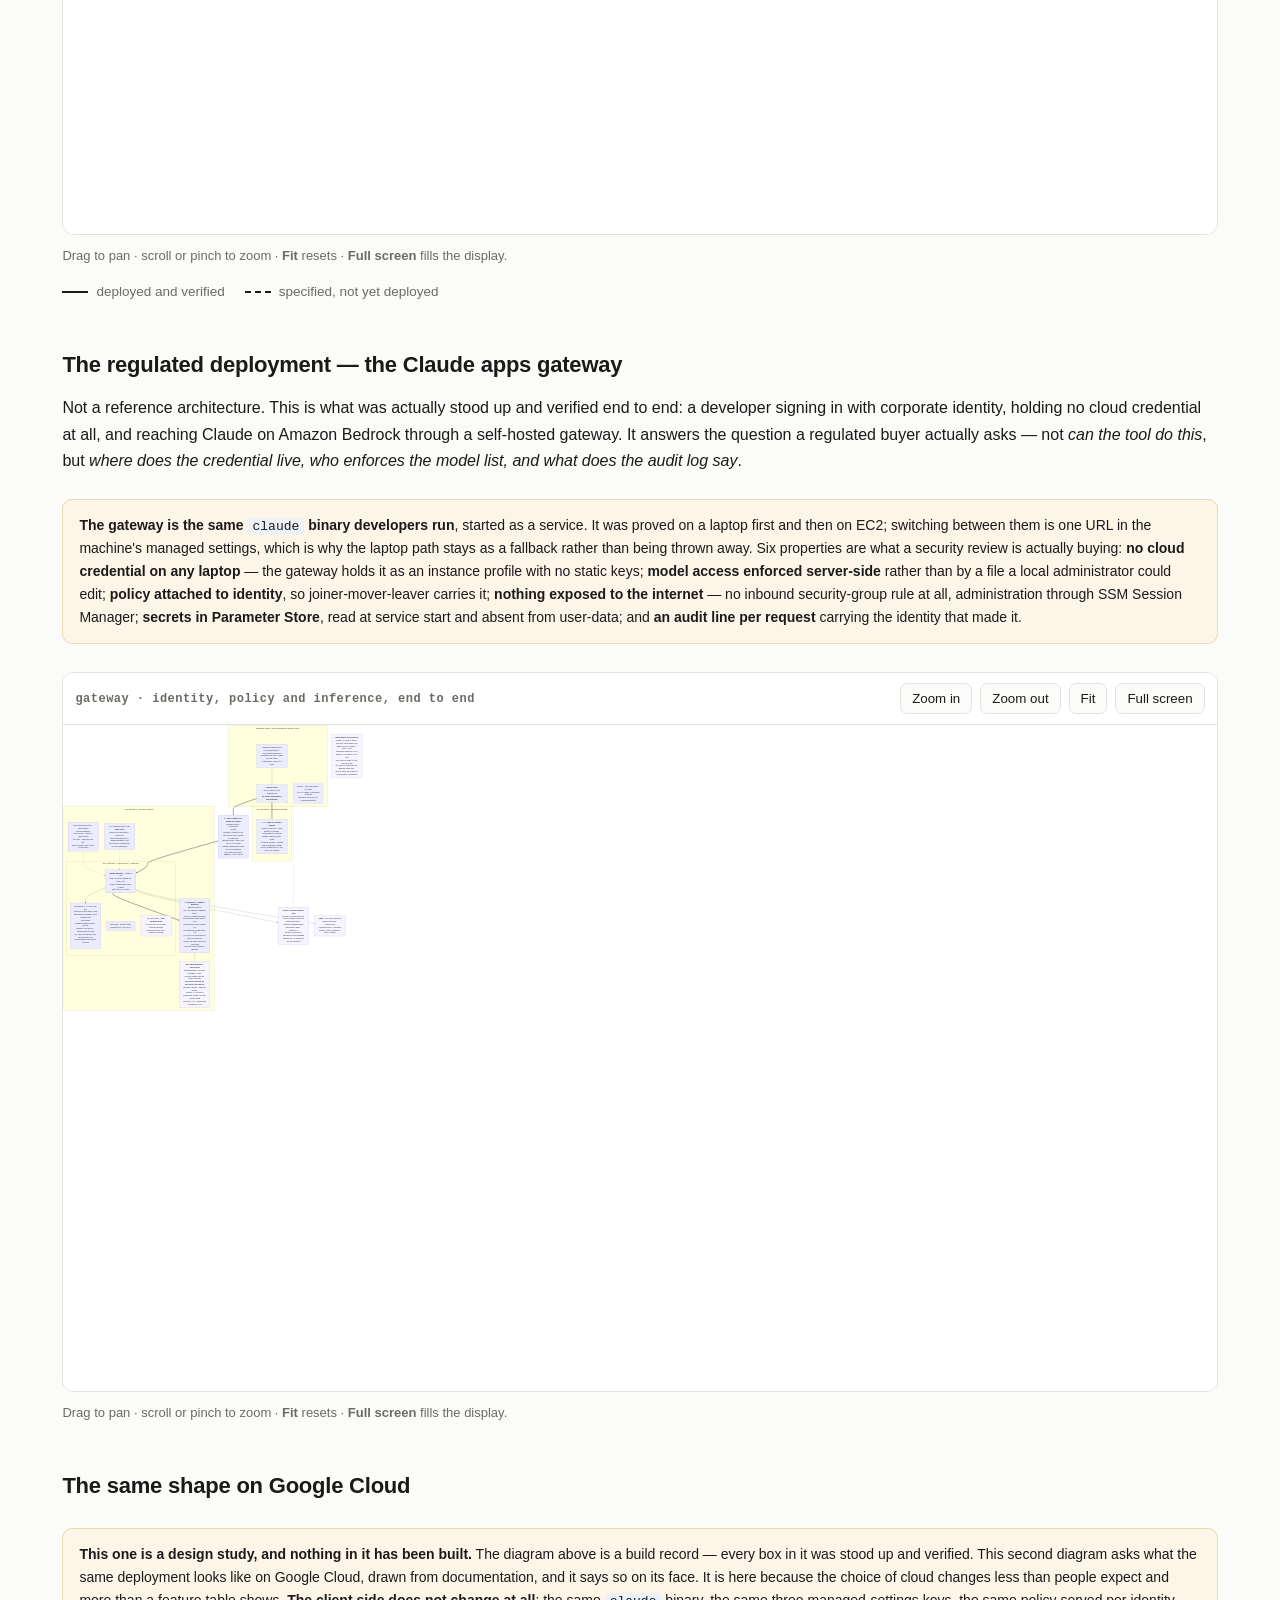
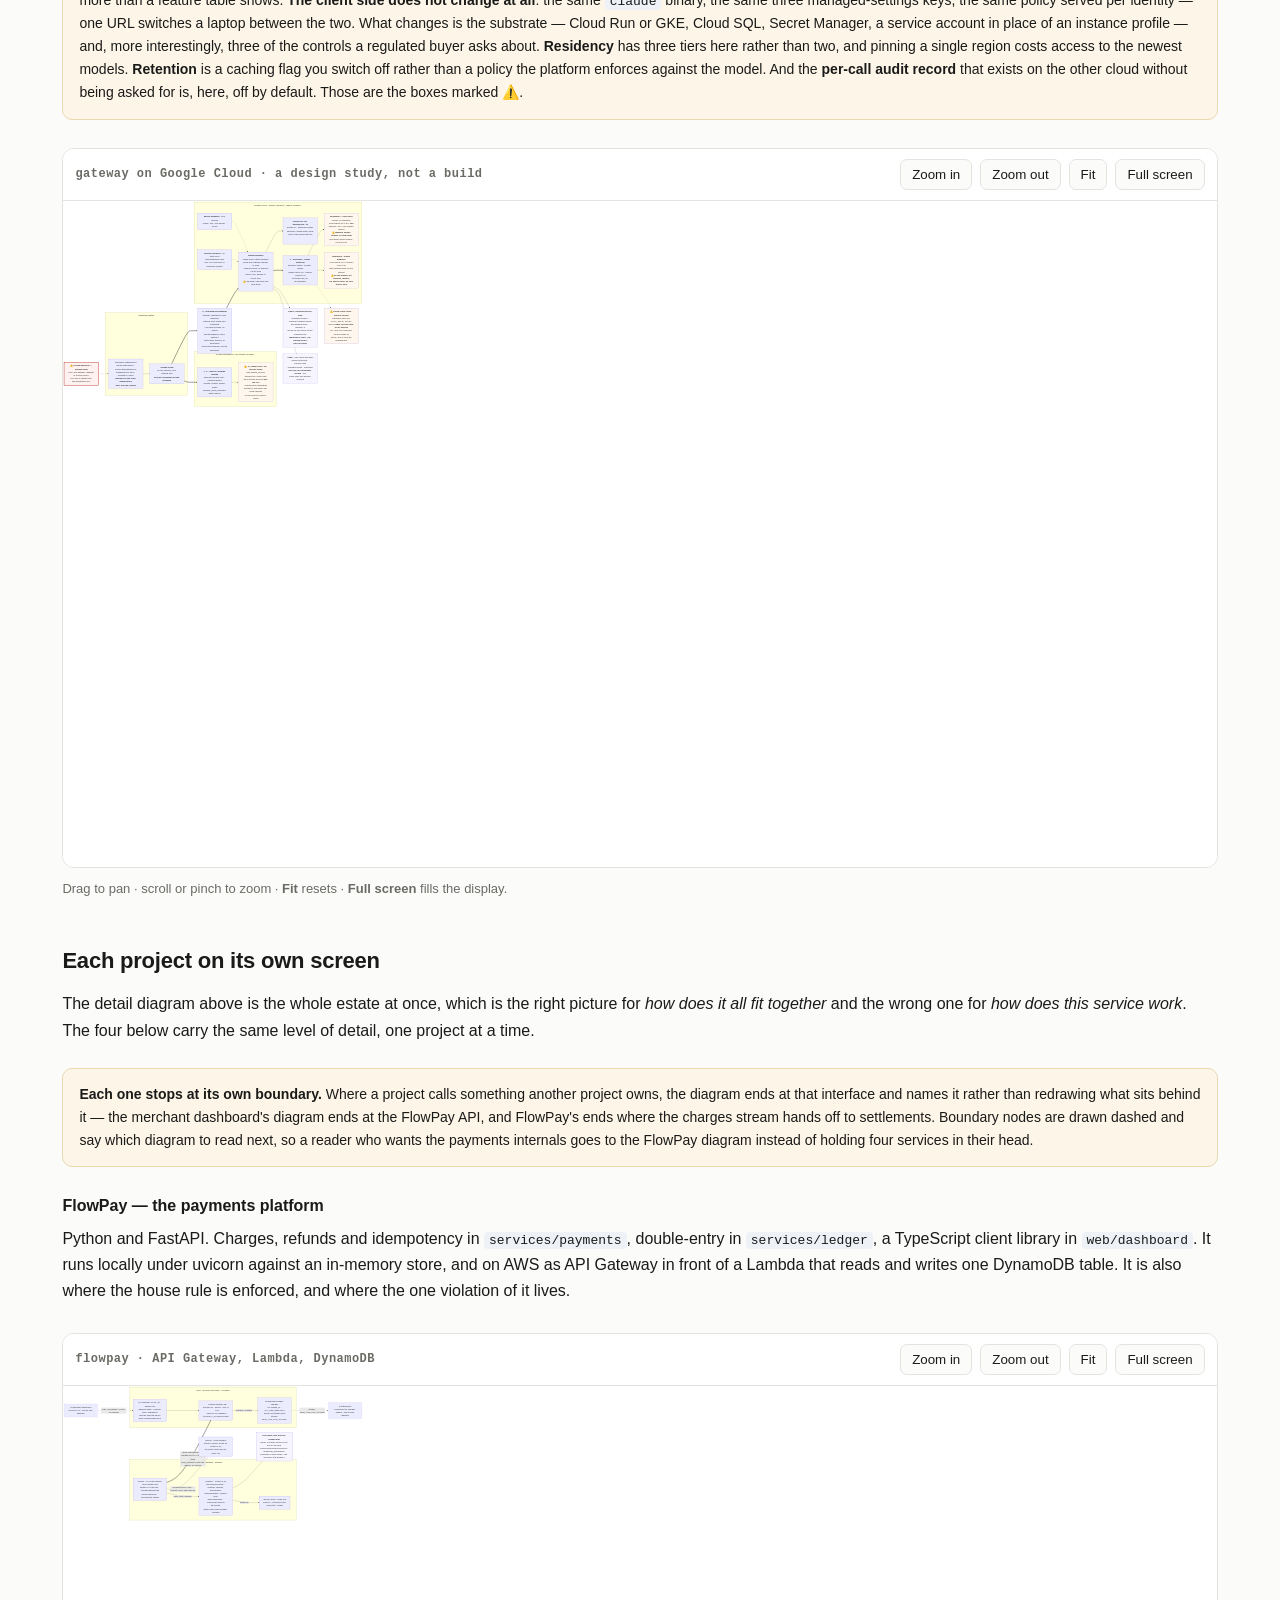
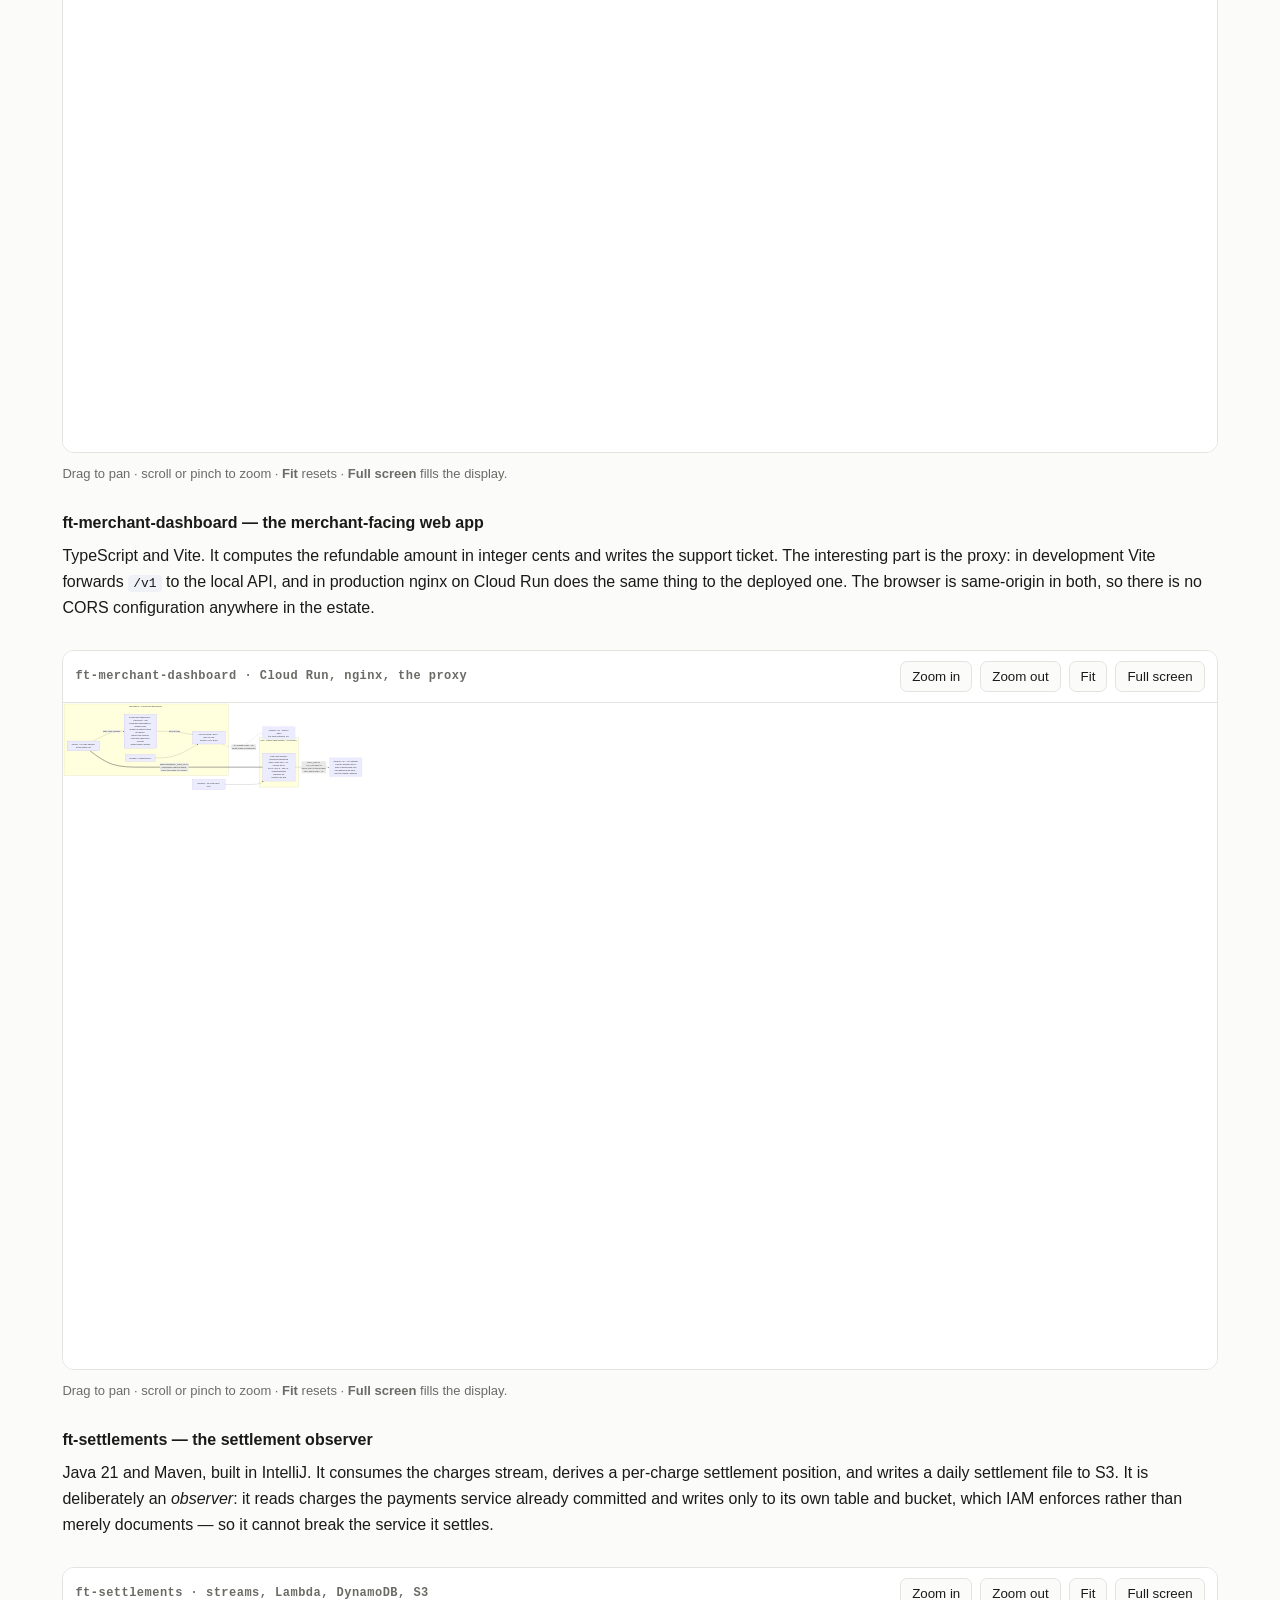
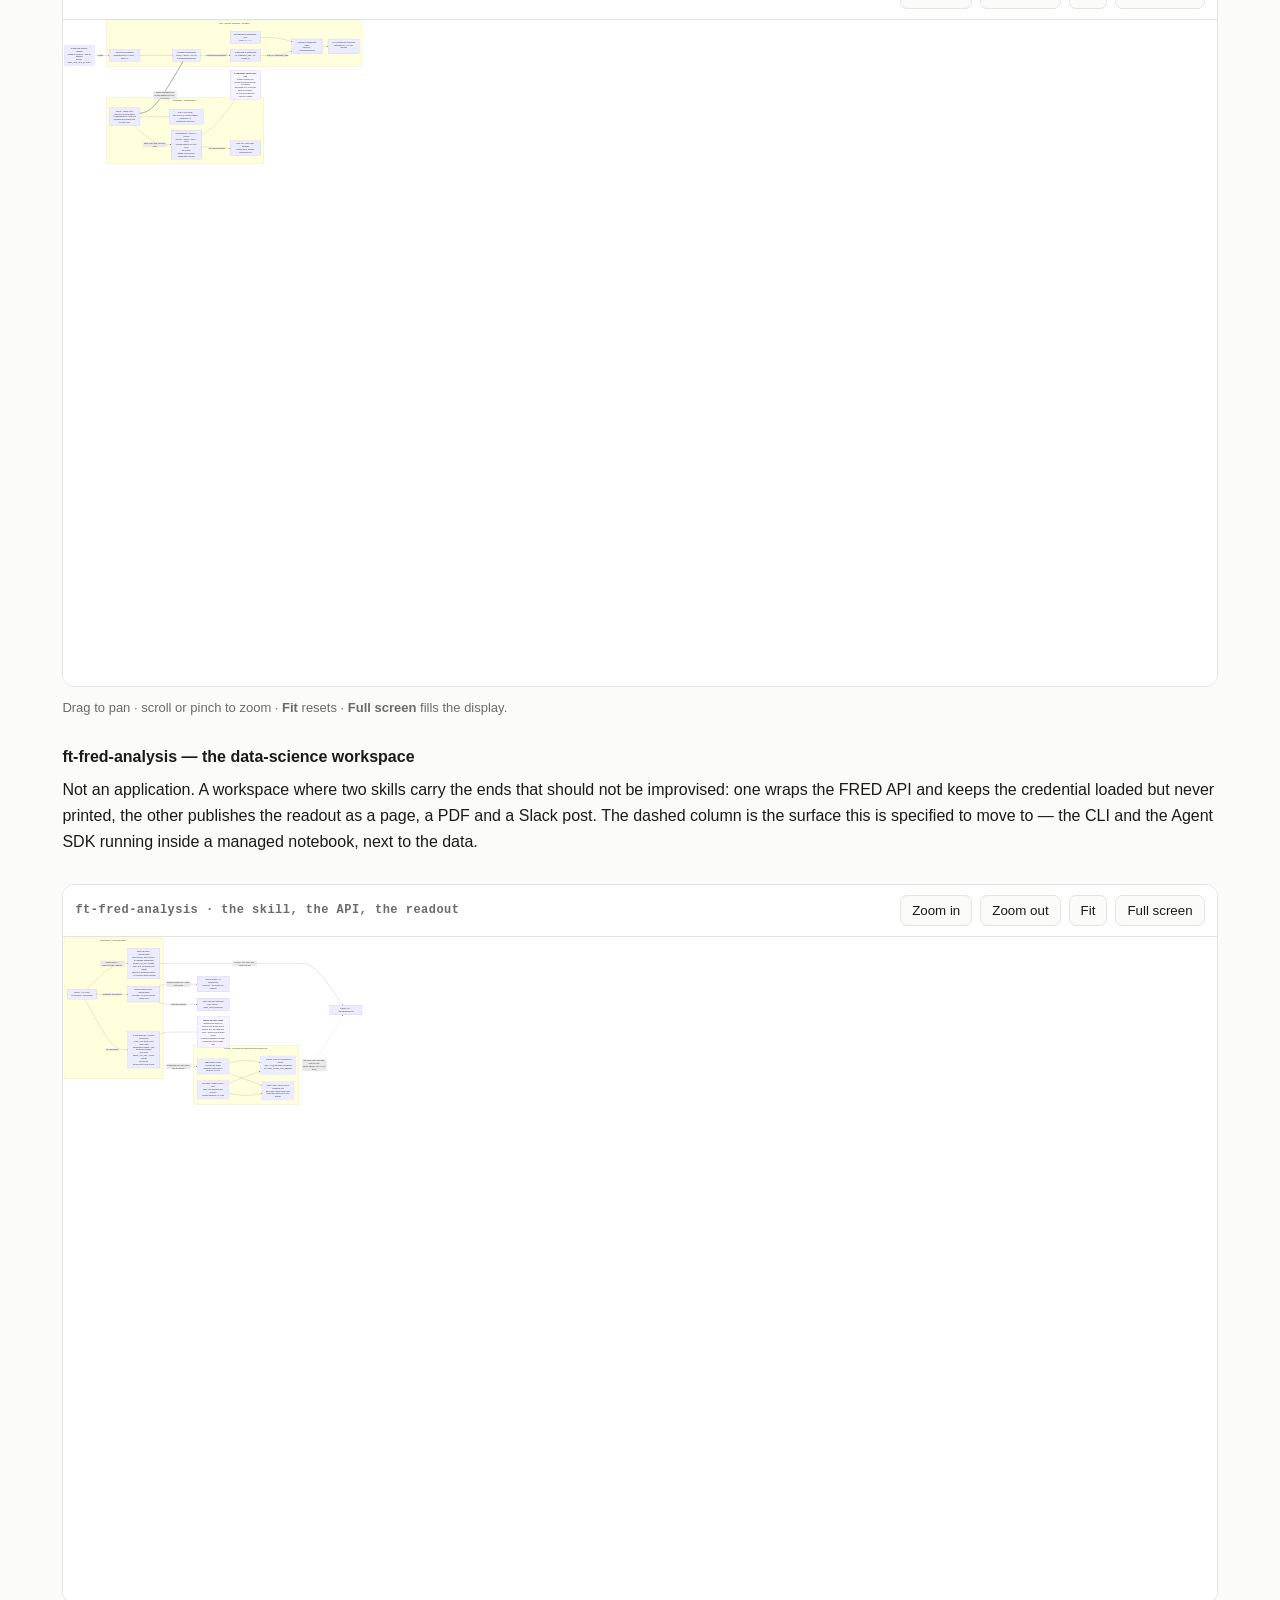
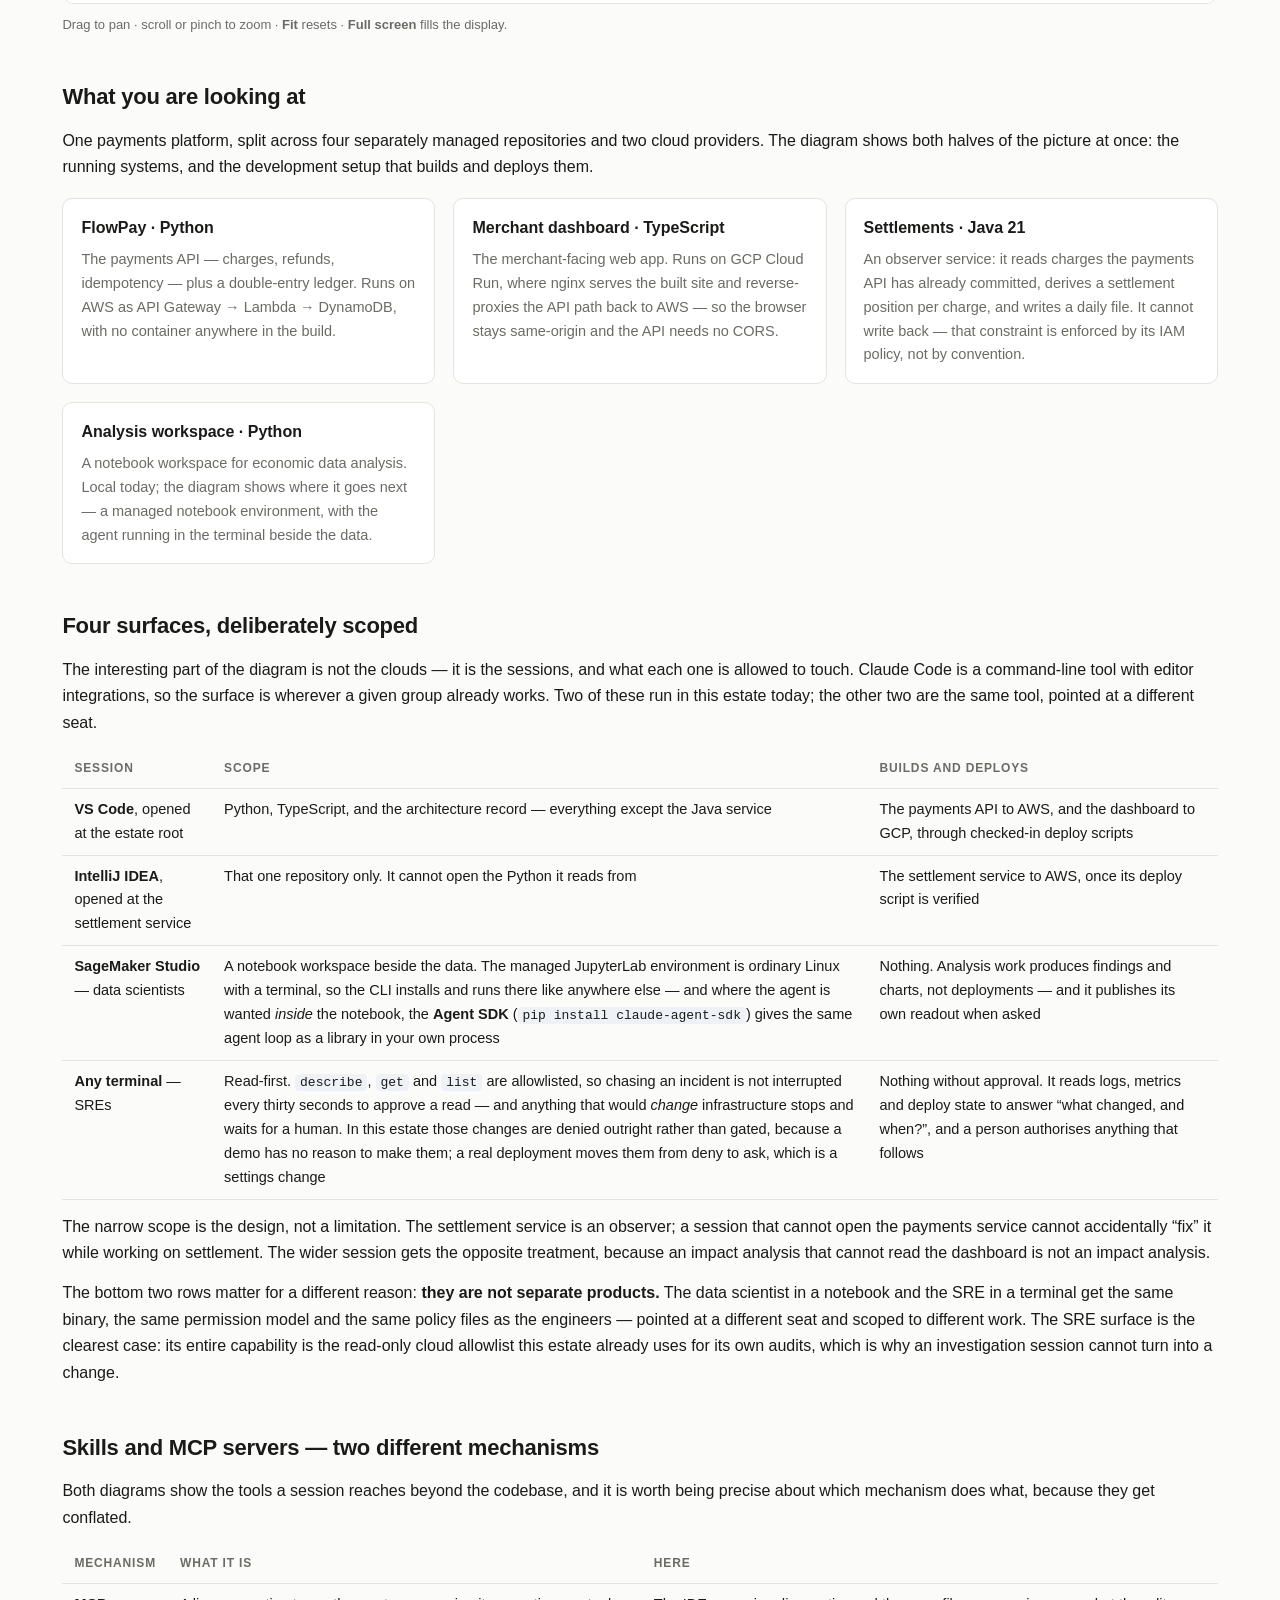
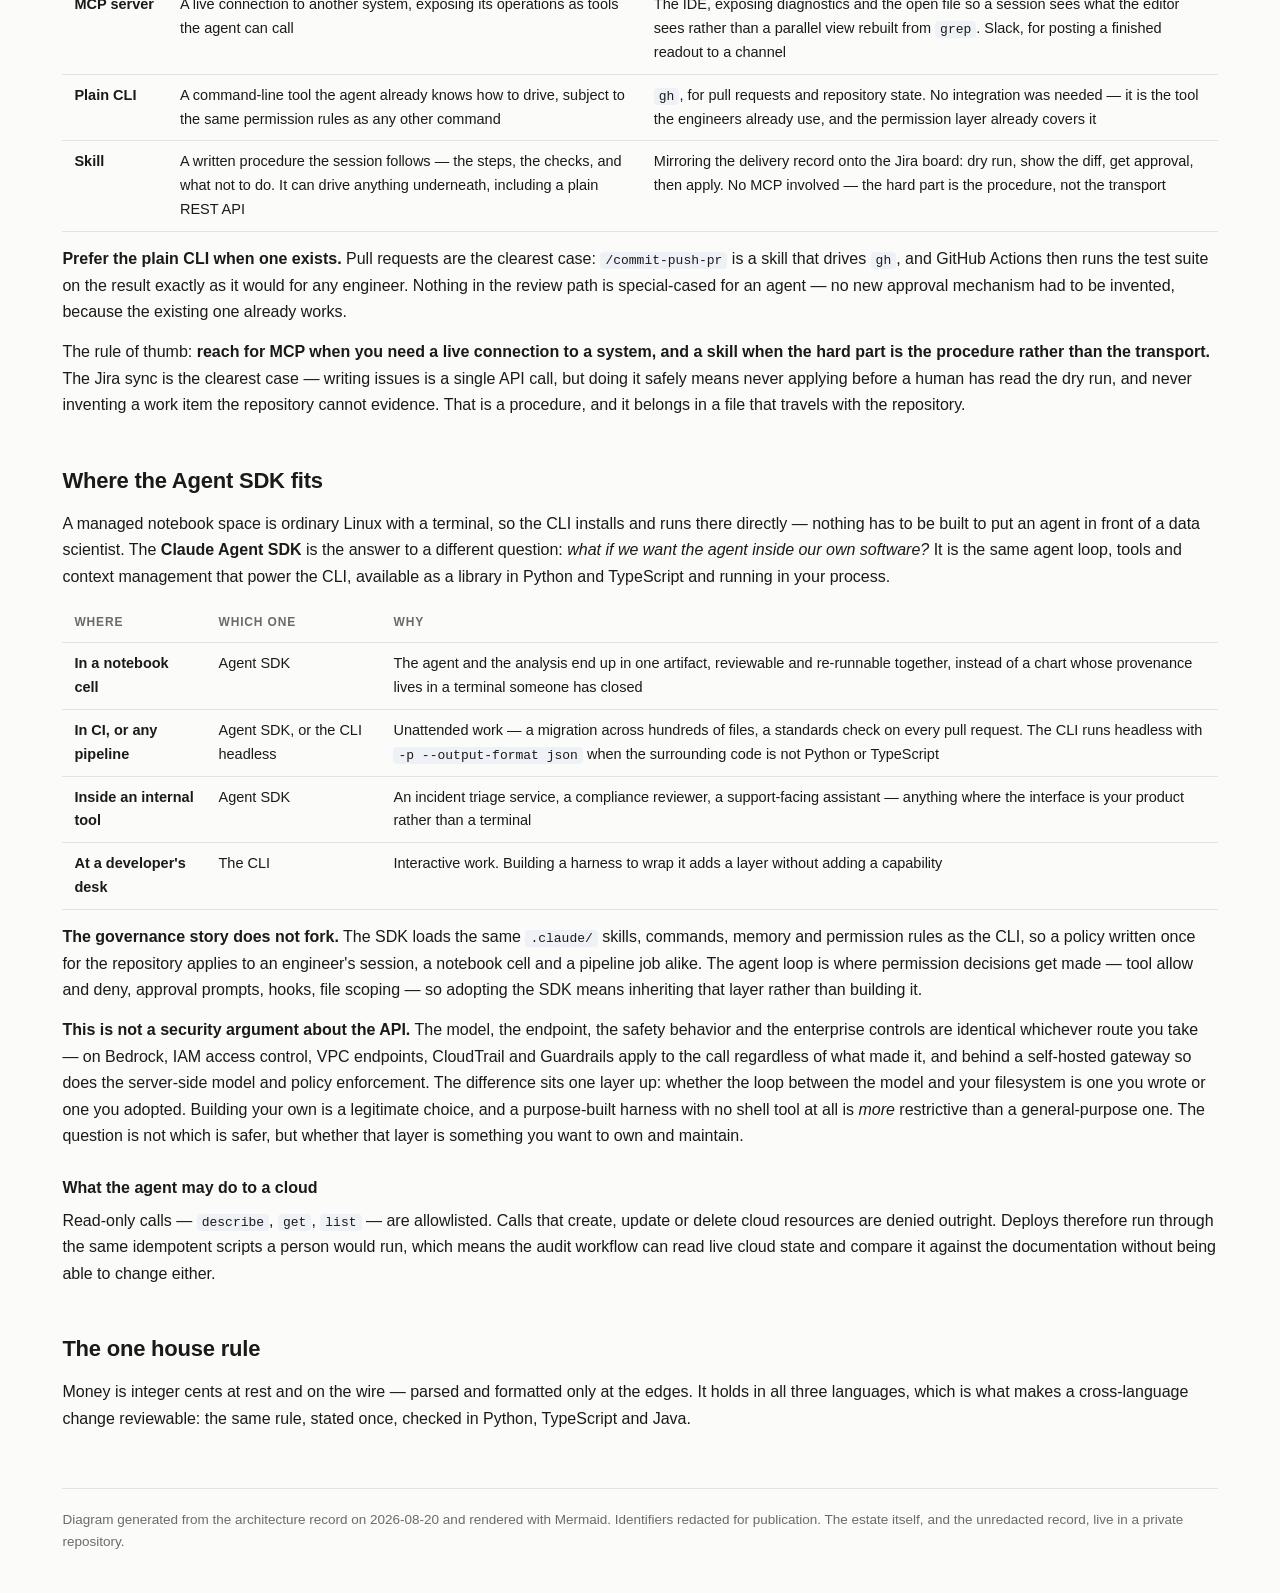
==== commit df2304b4: "Rebuild architecture page — 2026-08-24" ====
--- a/index.html
+++ b/index.html
@@ -142,6 +142,36 @@
 </div>
 <p class="hint">Drag to pan · scroll or pinch to zoom · <b>Fit</b> resets · <b>Full screen</b> fills the display.</p>
 
+<h2>The same shape on Google Cloud</h2>
+
+<div class="note" style="font-size:14px">
+  <strong>This one is a design study, and nothing in it has been built.</strong> The diagram above is a
+  build record — every box in it was stood up and verified. This second diagram asks what the same
+  deployment looks like on Google Cloud, drawn from documentation, and it says so on its face.
+  It is here because the choice of cloud changes less than people expect and more than a feature table
+  shows. <strong>The client side does not change at all</strong>: the same <code>claude</code> binary, the
+  same three managed-settings keys, the same policy served per identity — one URL switches a laptop
+  between the two. What changes is the substrate — Cloud Run or GKE, Cloud SQL, Secret Manager, a service
+  account in place of an instance profile — and, more interestingly, three of the controls a regulated
+  buyer asks about. <strong>Residency</strong> has three tiers here rather than two, and pinning a single
+  region costs access to the newest models. <strong>Retention</strong> is a caching flag you switch off
+  rather than a policy the platform enforces against the model. And the <strong>per-call audit record</strong>
+  that exists on the other cloud without being asked for is, here, off by default. Those are the boxes
+  marked ⚠️.
+</div>
+
+<div class="figure">
+  <div class="bar">
+    <span class="label">gateway on Google Cloud · a design study, not a build</span>
+    <button class="zin">Zoom in</button>
+    <button class="zout">Zoom out</button>
+    <button class="fit">Fit</button>
+    <button class="full">Full screen</button>
+  </div>
+  <div class="stage"><div class="pan"><svg id="my-svg" width="100%" xmlns="http://www.w3.org/2000/svg" xmlns:xlink="http://www.w3.org/1999/xlink" class="flowchart" style="max-width: 2261px; background-color: transparent;" viewBox="0 -24 2261 1556" role="graphics-document document" aria-roledescription="flowchart-v2"><style>#my-svg{font-family:"trebuchet ms",verdana,arial,sans-serif;font-size:16px;fill:#333;}@keyframes edge-animation-frame{from{stroke-dashoffset:0;}}@keyframes dash{to{stroke-dashoffset:0;}}#my-svg .edge-animation-slow{stroke-dasharray:9,5!important;stroke-dashoffset:900;animation:dash 50s linear infinite;stroke-linecap:round;}#my-svg .edge-animation-fast{stroke-dasharray:9,5!important;stroke-dashoffset:900;animation:dash 20s linear infinite;stroke-linecap:round;}#my-svg .error-icon{fill:#552222;}#my-svg .error-text{fill:#552222;stroke:#552222;}#my-svg .edge-thickness-normal{stroke-width:1px;}#my-svg .edge-thickness-thick{stroke-width:3.5px;}#my-svg .edge-pattern-solid{stroke-dasharray:0;}#my-svg .edge-thickness-invisible{stroke-width:0;fill:none;}#my-svg .edge-pattern-dashed{stroke-dasharray:3;}#my-svg .edge-pattern-dotted{stroke-dasharray:2;}#my-svg .marker{fill:#333333;stroke:#333333;}#my-svg .marker.cross{stroke:#333333;}#my-svg svg{font-family:"trebuchet ms",verdana,arial,sans-serif;font-size:16px;}#my-svg p{margin:0;}#my-svg .label{font-family:"trebuchet ms",verdana,arial,sans-serif;color:#333;}#my-svg .cluster-label text{fill:#333;}#my-svg .cluster-label span{color:#333;}#my-svg .cluster-label span p{background-color:transparent;}#my-svg .label text,#my-svg span{fill:#333;color:#333;}#my-svg .node rect,#my-svg .node circle,#my-svg .node ellipse,#my-svg .node polygon,#my-svg .node path{fill:#ECECFF;stroke:#9370DB;stroke-width:1px;}#my-svg .rough-node .label text,#my-svg .node .label text,#my-svg .image-shape .label,#my-svg .icon-shape .label{text-anchor:middle;}#my-svg .node .katex path{fill:#000;stroke:#000;stroke-width:1px;}#my-svg .rough-node .label,#my-svg .node .label,#my-svg .image-shape .label,#my-svg .icon-shape .label{text-align:center;}#my-svg .node.clickable{cursor:pointer;}#my-svg .root .anchor path{fill:#333333!important;stroke-width:0;stroke:#333333;}#my-svg .arrowheadPath{fill:#333333;}#my-svg .edgePath .path{stroke:#333333;stroke-width:1px;}#my-svg .flowchart-link{stroke:#333333;fill:none;}#my-svg .edgeLabel{background-color:rgba(232,232,232, 0.8);text-align:center;}#my-svg .edgeLabel p{background-color:rgba(232,232,232, 0.8);}#my-svg .edgeLabel rect{opacity:0.5;background-color:rgba(232,232,232, 0.8);fill:rgba(232,232,232, 0.8);}#my-svg .labelBkg{background-color:rgba(232, 232, 232, 0.5);}#my-svg .cluster rect{fill:#ffffde;stroke:#aaaa33;stroke-width:1px;}#my-svg .cluster text{fill:#333;}#my-svg .cluster span{color:#333;}#my-svg .node .collapsed-indicator{fill:#aaaa33;stroke:none;opacity:0.6;}#my-svg .node .collapsed-separator{stroke:#aaaa33;stroke-width:0.75px;}#my-svg div.mermaidTooltip{position:absolute;text-align:center;max-width:200px;padding:2px;font-family:"trebuchet ms",verdana,arial,sans-serif;font-size:12px;background:hsl(80, 100%, 96.2745098039%);border:1px solid #aaaa33;border-radius:2px;pointer-events:none;z-index:100;}#my-svg .flowchartTitleText{text-anchor:middle;font-size:18px;fill:#333;}#my-svg rect.text{fill:none;stroke-width:0;}#my-svg .icon-shape,#my-svg .image-shape{background-color:rgba(232,232,232, 0.8);text-align:center;}#my-svg .icon-shape p,#my-svg .image-shape p{background-color:rgba(232,232,232, 0.8);padding:2px;}#my-svg .icon-shape .label rect,#my-svg .image-shape .label rect{opacity:0.5;background-color:rgba(232,232,232, 0.8);fill:rgba(232,232,232, 0.8);}#my-svg .label-icon{display:inline-block;height:1em;overflow:visible;vertical-align:-0.125em;}#my-svg .node .label-icon path{fill:currentColor;stroke:revert;stroke-width:revert;}#my-svg .node .neo-node{stroke:#9370DB;}#my-svg [data-look="neo"].node rect,#my-svg [data-look="neo"].cluster rect,#my-svg [data-look="neo"].node polygon{stroke:#9370DB;filter:drop-shadow(1px 2px 2px rgba(185, 185, 185, 1));}#my-svg [data-look="neo"].swimlane.cluster rect{filter:none;}#my-svg [data-look="neo"].node path{stroke:#9370DB;stroke-width:1px;}#my-svg [data-look="neo"].node .outer-path{filter:drop-shadow(1px 2px 2px rgba(185, 185, 185, 1));}#my-svg [data-look="neo"].node .neo-line path{stroke:#9370DB;filter:none;}#my-svg [data-look="neo"].node circle{stroke:#9370DB;filter:drop-shadow(1px 2px 2px rgba(185, 185, 185, 1));}#my-svg [data-look="neo"].node circle .state-start{fill:#000000;}#my-svg [data-look="neo"].icon-shape .icon{fill:#9370DB;filter:drop-shadow(1px 2px 2px rgba(185, 185, 185, 1));}#my-svg [data-look="neo"].icon-shape .icon-neo path{stroke:#9370DB;filter:drop-shadow(1px 2px 2px rgba(185, 185, 185, 1));}#my-svg :root{--mermaid-font-family:"trebuchet ms",verdana,arial,sans-serif;}</style><g><marker id="my-svg_flowchart-v2-pointEnd" class="marker flowchart-v2" viewBox="0 0 10 10" refX="5" refY="5" markerUnits="userSpaceOnUse" markerWidth="8" markerHeight="8" orient="auto"><path d="M 0 0 L 10 5 L 0 10 z" class="arrowMarkerPath" style="stroke-width: 1; stroke-dasharray: 1, 0;"/></marker><marker id="my-svg_flowchart-v2-pointStart" class="marker flowchart-v2" viewBox="0 0 10 10" refX="4.5" refY="5" markerUnits="userSpaceOnUse" markerWidth="8" markerHeight="8" orient="auto"><path d="M 0 5 L 10 10 L 10 0 z" class="arrowMarkerPath" style="stroke-width: 1; stroke-dasharray: 1, 0;"/></marker><marker id="my-svg_flowchart-v2-pointEnd-margin" class="marker flowchart-v2" viewBox="0 0 11.5 14" refX="11.5" refY="7" markerUnits="userSpaceOnUse" markerWidth="10.5" markerHeight="14" orient="auto"><path d="M 0 0 L 11.5 7 L 0 14 z" class="arrowMarkerPath" style="stroke-width: 0; stroke-dasharray: 1, 0;"/></marker><marker id="my-svg_flowchart-v2-pointStart-margin" class="marker flowchart-v2" viewBox="0 0 11.5 14" refX="1" refY="7" markerUnits="userSpaceOnUse" markerWidth="11.5" markerHeight="14" orient="auto"><polygon points="0,7 11.5,14 11.5,0" class="arrowMarkerPath" style="stroke-width: 0; stroke-dasharray: 1, 0;"/></marker><marker id="my-svg_flowchart-v2-circleEnd" class="marker flowchart-v2" viewBox="0 0 10 10" refX="11" refY="5" markerUnits="userSpaceOnUse" markerWidth="11" markerHeight="11" orient="auto"><circle cx="5" cy="5" r="5" class="arrowMarkerPath" style="stroke-width: 1; stroke-dasharray: 1, 0;"/></marker><marker id="my-svg_flowchart-v2-circleStart" class="marker flowchart-v2" viewBox="0 0 10 10" refX="-1" refY="5" markerUnits="userSpaceOnUse" markerWidth="11" markerHeight="11" orient="auto"><circle cx="5" cy="5" r="5" class="arrowMarkerPath" style="stroke-width: 1; stroke-dasharray: 1, 0;"/></marker><marker id="my-svg_flowchart-v2-circleEnd-margin" class="marker flowchart-v2" viewBox="0 0 10 10" refY="5" refX="12.25" markerUnits="userSpaceOnUse" markerWidth="14" markerHeight="14" orient="auto"><circle cx="5" cy="5" r="5" class="arrowMarkerPath" style="stroke-width: 0; stroke-dasharray: 1, 0;"/></marker><marker id="my-svg_flowchart-v2-circleStart-margin" class="marker flowchart-v2" viewBox="0 0 10 10" refX="-2" refY="5" markerUnits="userSpaceOnUse" markerWidth="14" markerHeight="14" orient="auto"><circle cx="5" cy="5" r="5" class="arrowMarkerPath" style="stroke-width: 0; stroke-dasharray: 1, 0;"/></marker><marker id="my-svg_flowchart-v2-crossEnd" class="marker cross flowchart-v2" viewBox="0 0 11 11" refX="12" refY="5.2" markerUnits="userSpaceOnUse" markerWidth="11" markerHeight="11" orient="auto"><path d="M 1,1 l 9,9 M 10,1 l -9,9" class="arrowMarkerPath" style="stroke-width: 2; stroke-dasharray: 1, 0;"/></marker><marker id="my-svg_flowchart-v2-crossStart" class="marker cross flowchart-v2" viewBox="0 0 11 11" refX="-1" refY="5.2" markerUnits="userSpaceOnUse" markerWidth="11" markerHeight="11" orient="auto"><path d="M 1,1 l 9,9 M 10,1 l -9,9" class="arrowMarkerPath" style="stroke-width: 2; stroke-dasharray: 1, 0;"/></marker><marker id="my-svg_flowchart-v2-crossEnd-margin" class="marker cross flowchart-v2" viewBox="0 0 15 15" refX="17.7" refY="7.5" markerUnits="userSpaceOnUse" markerWidth="12" markerHeight="12" orient="auto"><path d="M 1,1 L 14,14 M 1,14 L 14,1" class="arrowMarkerPath" style="stroke-width: 2.5;"/></marker><marker id="my-svg_flowchart-v2-crossStart-margin" class="marker cross flowchart-v2" viewBox="0 0 15 15" refX="-3.5" refY="7.5" markerUnits="userSpaceOnUse" markerWidth="12" markerHeight="12" orient="auto"><path d="M 1,1 L 14,14 M 1,14 L 14,1" class="arrowMarkerPath" style="stroke-width: 2.5; stroke-dasharray: 1, 0;"/></marker><g class="root"><g class="clusters"><g class="cluster" id="my-svg-GCP" data-look="classic"><rect style="" x="988" y="-16" width="1265" height="764"/><g class="cluster-label" transform="translate(1438.5234375, -6)"><foreignObject width="363.953125" height="24"><div xmlns="http://www.w3.org/1999/xhtml" style="display: table-cell; white-space: nowrap; line-height: 1.5;"><span class="nodeLabel"><p>Google Cloud - project «project» · region «region»</p></span></div></foreignObject></g></g><g class="cluster" id="my-svg-IDP" data-look="classic"><rect style="" x="988" y="1112" width="620" height="412"/><g class="cluster-label" transform="translate(1150.2265625, 1122)"><foreignObject width="295.546875" height="24"><div xmlns="http://www.w3.org/1999/xhtml" style="display: table-cell; white-space: nowrap; line-height: 1.5;"><span class="nodeLabel"><p>Google Workspace - the identity provider</p></span></div></foreignObject></g></g><g class="cluster" id="my-svg-LAPTOP" data-look="classic"><rect style="" x="318" y="818" width="620" height="622"/><g class="cluster-label" transform="translate(566.515625, 828)"><foreignObject width="122.96875" height="24"><div xmlns="http://www.w3.org/1999/xhtml" style="display: table-cell; white-space: nowrap; line-height: 1.5;"><span class="nodeLabel"><p>Developer laptop</p></span></div></foreignObject></g></g></g><g class="edgePaths"><path d="M603,1278L607.167,1278C611.333,1278,619.667,1278,627.333,1278C635,1278,642,1278,645.5,1278L649,1278" id="my-svg-L_MS_CC_0" class="edge-thickness-normal edge-pattern-solid edge-thickness-normal edge-pattern-solid flowchart-link" style=";" data-edge="true" data-et="edge" data-id="L_MS_CC_0" data-points="W3sieCI6NjAzLCJ5IjoxMjc4fSx7IngiOjYyOCwieSI6MTI3OH0seyJ4Ijo2NTMsInkiOjEyNzh9XQ==" data-look="classic" marker-end="url(#my-svg_flowchart-v2-pointEnd)"/><path d="M1273,1342L1277.167,1342C1281.333,1342,1289.667,1342,1297.333,1342C1305,1342,1312,1342,1315.5,1342L1319,1342" id="my-svg-L_WS_GRP_0" class="edge-thickness-normal edge-pattern-solid edge-thickness-normal edge-pattern-solid flowchart-link" style=";" data-edge="true" data-et="edge" data-id="L_WS_GRP_0" data-points="W3sieCI6MTI3MywieSI6MTM0Mn0seyJ4IjoxMjk4LCJ5IjoxMzQyfSx7IngiOjEzMjMsInkiOjEzNDJ9XQ==" data-look="classic" marker-end="url(#my-svg_flowchart-v2-pointEnd)"/><path d="M1273,130L1277.167,130C1281.333,130,1289.667,130,1309.367,167.883C1329.068,205.766,1360.136,281.533,1375.671,319.416L1391.205,357.299" id="my-svg-L_SM_GW_0" class="edge-thickness-normal edge-pattern-dotted edge-thickness-normal edge-pattern-solid flowchart-link" style=";" data-edge="true" data-et="edge" data-id="L_SM_GW_0" data-points="W3sieCI6MTI3MywieSI6MTMwfSx7IngiOjEyOTgsInkiOjEzMH0seyJ4IjoxMzkyLjcyMjIyMjIyMjIyMjIsInkiOjM2MX1d" data-look="classic" marker-end="url(#my-svg_flowchart-v2-pointEnd)"/><path d="M1273,418L1277.167,418C1281.333,418,1289.667,418,1297.423,420.085C1305.18,422.169,1312.361,426.338,1315.951,428.423L1319.541,430.508" id="my-svg-L_SA_GW_0" class="edge-thickness-normal edge-pattern-dotted edge-thickness-normal edge-pattern-solid flowchart-link" style=";" data-edge="true" data-et="edge" data-id="L_SA_GW_0" data-points="W3sieCI6MTI3MywieSI6NDE4fSx7IngiOjEyOTgsInkiOjQxOH0seyJ4IjoxMzIzLCJ5Ijo0MzIuNTE2MTI5MDMyMjU4MDV9XQ==" data-look="classic" marker-end="url(#my-svg_flowchart-v2-pointEnd)"/><path d="M1527.461,361L1540.884,334.5C1554.307,308,1581.154,255,1598.743,228.5C1616.333,202,1624.667,202,1632.333,202C1640,202,1647,202,1650.5,202L1654,202" id="my-svg-L_GW_PG_0" class="edge-thickness-normal edge-pattern-solid edge-thickness-normal edge-pattern-solid flowchart-link" style=";" data-edge="true" data-et="edge" data-id="L_GW_PG_0" data-points="W3sieCI6MTUyNy40NjA3ODQzMTM3MjU1LCJ5IjozNjF9LHsieCI6MTYwOCwieSI6MjAyfSx7IngiOjE2MzMsInkiOjIwMn0seyJ4IjoxNjU4LCJ5IjoyMDJ9XQ==" data-look="classic" marker-end="url(#my-svg_flowchart-v2-pointEnd)"/><path d="M1583,499.613L1587.167,499.344C1591.333,499.075,1599.667,498.538,1608,498.269C1616.333,498,1624.667,498,1632.333,498C1640,498,1647,498,1650.5,498L1654,498" id="my-svg-L_GW_AP_0" class="edge-thickness-thick edge-pattern-solid edge-thickness-normal edge-pattern-solid flowchart-link" style=";" data-edge="true" data-et="edge" data-id="L_GW_AP_0" data-points="W3sieCI6MTU4MywieSI6NDk5LjYxMjkwMzIyNTgwNjQ2fSx7IngiOjE2MDgsInkiOjQ5OH0seyJ4IjoxNjMzLCJ5Ijo0OTh9LHsieCI6MTY1OCwieSI6NDk4fV0=" data-look="classic" marker-end="url(#my-svg_flowchart-v2-pointEnd)"/><path d="M1843.86,387L1860.384,354.167C1876.907,321.333,1909.953,255.667,1929.977,222.833C1950,190,1957,190,1960.5,190L1964,190" id="my-svg-L_AP_RES_0" class="edge-thickness-normal edge-pattern-solid edge-thickness-normal edge-pattern-solid flowchart-link" style=";" data-edge="true" data-et="edge" data-id="L_AP_RES_0" data-points="W3sieCI6MTg0My44NjAzODk2MTAzODk2LCJ5IjozODd9LHsieCI6MTk0MywieSI6MTkwfSx7IngiOjE5NjgsInkiOjE5MH1d" data-look="classic" marker-end="url(#my-svg_flowchart-v2-pointEnd)"/><path d="M1918,498L1922.167,498C1926.333,498,1934.667,498,1942.333,498C1950,498,1957,498,1960.5,498L1964,498" id="my-svg-L_AP_RET_0" class="edge-thickness-normal edge-pattern-solid edge-thickness-normal edge-pattern-solid flowchart-link" style=";" data-edge="true" data-et="edge" data-id="L_AP_RET_0" data-points="W3sieCI6MTkxOCwieSI6NDk4fSx7IngiOjE5NDMsInkiOjQ5OH0seyJ4IjoxOTY4LCJ5Ijo0OTh9XQ==" data-look="classic" marker-end="url(#my-svg_flowchart-v2-pointEnd)"/><path d="M268,1278L272.167,1278C276.333,1278,284.667,1278,293,1278C301.333,1278,309.667,1278,317.333,1278C325,1278,332,1278,335.5,1278L339,1278" id="my-svg-L_PAPER_MS_0" class="edge-thickness-normal edge-pattern-dotted edge-thickness-normal edge-pattern-solid flowchart-link" style=";" data-edge="true" data-et="edge" data-id="L_PAPER_MS_0" data-points="W3sieCI6MjY4LCJ5IjoxMjc4fSx7IngiOjI5MywieSI6MTI3OH0seyJ4IjozMTgsInkiOjEyNzh9LHsieCI6MzQzLCJ5IjoxMjc4fV0=" data-look="classic" marker-end="url(#my-svg_flowchart-v2-pointEnd)"/><path d="M913,1331.677L917.167,1333.398C921.333,1335.118,929.667,1338.559,938,1340.28C946.333,1342,954.667,1342,963,1342C971.333,1342,979.667,1342,987.333,1342C995,1342,1002,1342,1005.5,1342L1009,1342" id="my-svg-L_CC_WS_0" class="edge-thickness-thick edge-pattern-solid edge-thickness-normal edge-pattern-solid flowchart-link" style=";" data-edge="true" data-et="edge" data-id="L_CC_WS_0" data-points="W3sieCI6OTEzLCJ5IjoxMzMxLjY3NzQxOTM1NDgzODh9LHsieCI6OTM4LCJ5IjoxMzQyfSx7IngiOjk2MywieSI6MTM0Mn0seyJ4Ijo5ODgsInkiOjEzNDJ9LHsieCI6MTAxMywieSI6MTM0Mn1d" data-look="classic" marker-end="url(#my-svg_flowchart-v2-pointEnd)"/><path d="M818.88,1203L838.733,1161.5C858.586,1120,898.293,1037,922.313,995.5C946.333,954,954.667,954,963,954C971.333,954,979.667,954,987.333,954C995,954,1002,954,1005.5,954L1009,954" id="my-svg-L_CC_ALB_0" class="edge-thickness-thick edge-pattern-solid edge-thickness-normal edge-pattern-solid flowchart-link" style=";" data-edge="true" data-et="edge" data-id="L_CC_ALB_0" data-points="W3sieCI6ODE4Ljg3OTYyOTYyOTYyOTcsInkiOjEyMDN9LHsieCI6OTM4LCJ5Ijo5NTR9LHsieCI6OTYzLCJ5Ijo5NTR9LHsieCI6OTg4LCJ5Ijo5NTR9LHsieCI6MTAxMywieSI6OTU0fV0=" data-look="classic" marker-end="url(#my-svg_flowchart-v2-pointEnd)"/><path d="M1232.242,783L1243.202,762C1254.162,741,1276.081,699,1290.726,674.457C1305.372,649.913,1312.744,642.827,1316.43,639.283L1320.116,635.74" id="my-svg-L_ALB_GW_0" class="edge-thickness-thick edge-pattern-solid edge-thickness-normal edge-pattern-solid flowchart-link" style=";" data-edge="true" data-et="edge" data-id="L_ALB_GW_0" data-points="W3sieCI6MTIzMi4yNDI0MjQyNDI0MjQyLCJ5Ijo3ODN9LHsieCI6MTI5OCwieSI6NjU3fSx7IngiOjEzMjMsInkiOjYzMi45Njc3NDE5MzU0ODM5fV0=" data-look="classic" marker-end="url(#my-svg_flowchart-v2-pointEnd)"/><path d="M1583,616.194L1587.167,619.661C1591.333,623.129,1599.667,630.065,1608,633.532C1616.333,637,1624.667,637,1641.394,660.744C1658.122,684.488,1683.243,731.976,1695.804,755.72L1708.365,779.464" id="my-svg-L_GW_POL_0" class="edge-thickness-normal edge-pattern-solid edge-thickness-normal edge-pattern-solid flowchart-link" style=";" data-edge="true" data-et="edge" data-id="L_GW_POL_0" data-points="W3sieCI6MTU4MywieSI6NjE2LjE5MzU0ODM4NzA5Njh9LHsieCI6MTYwOCwieSI6NjM3fSx7IngiOjE2MzMsInkiOjYzN30seyJ4IjoxNzEwLjIzNTQ5NDg4MDU0NiwieSI6NzgzfV0=" data-look="classic" marker-end="url(#my-svg_flowchart-v2-pointEnd)"/><path d="M1583,632.968L1587.167,636.973C1591.333,640.978,1599.667,648.989,1608,652.995C1616.333,657,1624.667,657,1649.559,734.689C1674.452,812.378,1715.904,967.757,1736.63,1045.446L1757.356,1123.135" id="my-svg-L_GW_AUD_0" class="edge-thickness-normal edge-pattern-solid edge-thickness-normal edge-pattern-solid flowchart-link" style=";" data-edge="true" data-et="edge" data-id="L_GW_AUD_0" data-points="W3sieCI6MTU4MywieSI6NjMyLjk2Nzc0MTkzNTQ4Mzl9LHsieCI6MTYwOCwieSI6NjU3fSx7IngiOjE2MzMsInkiOjY1N30seyJ4IjoxNzU4LjM4NzI2MzMzOTA3MDYsInkiOjExMjd9XQ==" data-look="classic" marker-end="url(#my-svg_flowchart-v2-pointEnd)"/><path d="M1903.47,609L1910.058,615.333C1916.647,621.667,1929.823,634.333,1949.045,662.755C1968.267,691.176,1993.533,735.352,2006.167,757.44L2018.8,779.528" id="my-svg-L_AP_CAL_0" class="edge-thickness-normal edge-pattern-dotted edge-thickness-normal edge-pattern-solid flowchart-link" style=";" data-edge="true" data-et="edge" data-id="L_AP_CAL_0" data-points="W3sieCI6MTkwMy40Njk3OTg2NTc3MTgsInkiOjYwOX0seyJ4IjoxOTQzLCJ5Ijo2NDd9LHsieCI6MjAyMC43ODU5Nzc4NTk3Nzg1LCJ5Ijo3ODN9XQ==" data-look="classic" marker-end="url(#my-svg_flowchart-v2-pointEnd)"/></g><g class="edgeLabels"><g class="edgeLabel"><g class="label" data-id="L_MS_CC_0" transform="translate(0, 0)"><foreignObject width="0" height="0"><div xmlns="http://www.w3.org/1999/xhtml" class="labelBkg" style="display: table-cell; white-space: nowrap; line-height: 1.5; max-width: 200px; text-align: center;"><span class="edgeLabel"></span></div></foreignObject></g></g><g class="edgeLabel"><g class="label" data-id="L_WS_GRP_0" transform="translate(0, 0)"><foreignObject width="0" height="0"><div xmlns="http://www.w3.org/1999/xhtml" class="labelBkg" style="display: table-cell; white-space: nowrap; line-height: 1.5; max-width: 200px; text-align: center;"><span class="edgeLabel"></span></div></foreignObject></g></g><g class="edgeLabel"><g class="label" data-id="L_SM_GW_0" transform="translate(0, 0)"><foreignObject width="0" height="0"><div xmlns="http://www.w3.org/1999/xhtml" class="labelBkg" style="display: table-cell; white-space: nowrap; line-height: 1.5; max-width: 200px; text-align: center;"><span class="edgeLabel"></span></div></foreignObject></g></g><g class="edgeLabel"><g class="label" data-id="L_SA_GW_0" transform="translate(0, 0)"><foreignObject width="0" height="0"><div xmlns="http://www.w3.org/1999/xhtml" class="labelBkg" style="display: table-cell; white-space: nowrap; line-height: 1.5; max-width: 200px; text-align: center;"><span class="edgeLabel"></span></div></foreignObject></g></g><g class="edgeLabel"><g class="label" data-id="L_GW_PG_0" transform="translate(0, 0)"><foreignObject width="0" height="0"><div xmlns="http://www.w3.org/1999/xhtml" class="labelBkg" style="display: table-cell; white-space: nowrap; line-height: 1.5; max-width: 200px; text-align: center;"><span class="edgeLabel"></span></div></foreignObject></g></g><g class="edgeLabel"><g class="label" data-id="L_GW_AP_0" transform="translate(0, 0)"><foreignObject width="0" height="0"><div xmlns="http://www.w3.org/1999/xhtml" class="labelBkg" style="display: table-cell; white-space: nowrap; line-height: 1.5; max-width: 200px; text-align: center;"><span class="edgeLabel"></span></div></foreignObject></g></g><g class="edgeLabel"><g class="label" data-id="L_AP_RES_0" transform="translate(0, 0)"><foreignObject width="0" height="0"><div xmlns="http://www.w3.org/1999/xhtml" class="labelBkg" style="display: table-cell; white-space: nowrap; line-height: 1.5; max-width: 200px; text-align: center;"><span class="edgeLabel"></span></div></foreignObject></g></g><g class="edgeLabel"><g class="label" data-id="L_AP_RET_0" transform="translate(0, 0)"><foreignObject width="0" height="0"><div xmlns="http://www.w3.org/1999/xhtml" class="labelBkg" style="display: table-cell; white-space: nowrap; line-height: 1.5; max-width: 200px; text-align: center;"><span class="edgeLabel"></span></div></foreignObject></g></g><g class="edgeLabel"><g class="label" data-id="L_PAPER_MS_0" transform="translate(0, 0)"><foreignObject width="0" height="0"><div xmlns="http://www.w3.org/1999/xhtml" class="labelBkg" style="display: table-cell; white-space: nowrap; line-height: 1.5; max-width: 200px; text-align: center;"><span class="edgeLabel"></span></div></foreignObject></g></g><g class="edgeLabel"><g class="label" data-id="L_CC_WS_0" transform="translate(0, 0)"><foreignObject width="0" height="0"><div xmlns="http://www.w3.org/1999/xhtml" class="labelBkg" style="display: table-cell; white-space: nowrap; line-height: 1.5; max-width: 200px; text-align: center;"><span class="edgeLabel"></span></div></foreignObject></g></g><g class="edgeLabel"><g class="label" data-id="L_CC_ALB_0" transform="translate(0, 0)"><foreignObject width="0" height="0"><div xmlns="http://www.w3.org/1999/xhtml" class="labelBkg" style="display: table-cell; white-space: nowrap; line-height: 1.5; max-width: 200px; text-align: center;"><span class="edgeLabel"></span></div></foreignObject></g></g><g class="edgeLabel"><g class="label" data-id="L_ALB_GW_0" transform="translate(0, 0)"><foreignObject width="0" height="0"><div xmlns="http://www.w3.org/1999/xhtml" class="labelBkg" style="display: table-cell; white-space: nowrap; line-height: 1.5; max-width: 200px; text-align: center;"><span class="edgeLabel"></span></div></foreignObject></g></g><g class="edgeLabel"><g class="label" data-id="L_GW_POL_0" transform="translate(0, 0)"><foreignObject width="0" height="0"><div xmlns="http://www.w3.org/1999/xhtml" class="labelBkg" style="display: table-cell; white-space: nowrap; line-height: 1.5; max-width: 200px; text-align: center;"><span class="edgeLabel"></span></div></foreignObject></g></g><g class="edgeLabel"><g class="label" data-id="L_GW_AUD_0" transform="translate(0, 0)"><foreignObject width="0" height="0"><div xmlns="http://www.w3.org/1999/xhtml" class="labelBkg" style="display: table-cell; white-space: nowrap; line-height: 1.5; max-width: 200px; text-align: center;"><span class="edgeLabel"></span></div></foreignObject></g></g><g class="edgeLabel"><g class="label" data-id="L_AP_CAL_0" transform="translate(0, 0)"><foreignObject width="0" height="0"><div xmlns="http://www.w3.org/1999/xhtml" class="labelBkg" style="display: table-cell; white-space: nowrap; line-height: 1.5; max-width: 200px; text-align: center;"><span class="edgeLabel"></span></div></foreignObject></g></g></g><g class="nodes"><g class="node default" id="my-svg-flowchart-PAPER-0" data-look="classic" transform="translate(138, 1278)"><rect class="basic label-container" style="fill:#fff1f0 !important;stroke:#b42318 !important;stroke-width:3px !important" x="-130" y="-87" width="260" height="174"/><g class="label" style="" transform="translate(-100, -72)"><rect/><foreignObject width="200" height="144"><div xmlns="http://www.w3.org/1999/xhtml" style="display: table; white-space: break-spaces; line-height: 1.5; max-width: 200px; text-align: center; width: 200px;"><span class="nodeLabel"><p><b>⚠️ PAPER DESIGN — nothing built</b><br />The AWS gateway diagram is a build record.<br />This one is drawn from documentation only.</p></span></div></foreignObject></g></g><g class="node default" id="my-svg-flowchart-MS-1" data-look="classic" transform="translate(473, 1278)"><rect class="basic label-container" style="" x="-130" y="-111" width="260" height="222"/><g class="label" style="" transform="translate(-100, -96)"><rect/><foreignObject width="200" height="192"><div xmlns="http://www.w3.org/1999/xhtml" style="display: table; white-space: break-spaces; line-height: 1.5; max-width: 200px; text-align: center; width: 200px;"><span class="nodeLabel"><p>managed-settings.json<br />forceLoginMethod · forceLoginGatewayUrl<br /><i>managed-only keys, pushed by MDM</i><br /><b>identical to the AWS deployment;<br />only the URL differs</b></p></span></div></foreignObject></g></g><g class="node default" id="my-svg-flowchart-CC-2" data-look="classic" transform="translate(783, 1278)"><rect class="basic label-container" style="" x="-130" y="-75" width="260" height="150"/><g class="label" style="" transform="translate(-100, -60)"><rect/><foreignObject width="200" height="120"><div xmlns="http://www.w3.org/1999/xhtml" style="display: table; white-space: break-spaces; line-height: 1.5; max-width: 200px; text-align: center; width: 200px;"><span class="nodeLabel"><p><b>Claude Code</b><br />an IdP session, and nothing else<br /><b>no GCP credential on the machine</b></p></span></div></foreignObject></g></g><g class="node default" id="my-svg-flowchart-WS-5" data-look="classic" transform="translate(1143, 1342)"><rect class="basic label-container" style="" x="-130" y="-111" width="260" height="222"/><g class="label" style="" transform="translate(-100, -96)"><rect/><foreignObject width="200" height="192"><div xmlns="http://www.w3.org/1999/xhtml" style="display: table; white-space: break-spaces; line-height: 1.5; max-width: 200px; text-align: center; width: 200px;"><span class="nodeLabel"><p><b>1 · 2 - sign in, session minted</b><br />accounts.google.com · /oauth/callback<br />scopes: openid, profile, email<br />allowed_email_domains gates sign-in</p></span></div></foreignObject></g></g><g class="node default" id="my-svg-flowchart-GRP-6" data-look="classic" transform="translate(1453, 1342)"><rect class="basic label-container" style="fill:#fff7ed !important" x="-130" y="-147" width="260" height="294"/><g class="label" style="" transform="translate(-100, -132)"><rect/><foreignObject width="200" height="264"><div xmlns="http://www.w3.org/1999/xhtml" style="display: table; white-space: break-spaces; line-height: 1.5; max-width: 200px; text-align: center; width: 200px;"><span class="nodeLabel"><p><b>⚠️ id_tokens carry no groups claim</b><br />oidc.google_groups queries the Admin SDK<br />via a service-account <b>key file</b> with<br />domain-wide delegation<br /><i>without it, one policy per email domain</i><br /><i>a non-issue on Okta or Entra</i></p></span></div></foreignObject></g></g><g class="node default" id="my-svg-flowchart-ALB-9" data-look="classic" transform="translate(1143, 954)"><rect class="basic label-container" style="" x="-130" y="-171" width="260" height="342"/><g class="label" style="" transform="translate(-100, -156)"><rect/><foreignObject width="200" height="312"><div xmlns="http://www.w3.org/1999/xhtml" style="display: table; white-space: break-spaces; line-height: 1.5; max-width: 200px; text-align: center; width: 200px;"><span class="nodeLabel"><p><b>3 - reaching the gateway</b><br />internal Application Load Balancer<br />internal DNS name and certificate<br /><i>*.run.app is public, so /login's<br />private-address check rejects it</i><br /><i>set trusted_proxies, or audit lines<br />record the balancer, not the developer</i></p></span></div></foreignObject></g></g><g class="node default" id="my-svg-flowchart-SM-10" data-look="classic" transform="translate(1143, 130)"><rect class="basic label-container" style="" x="-130" y="-63" width="260" height="126"/><g class="label" style="" transform="translate(-100, -48)"><rect/><foreignObject width="200" height="96"><div xmlns="http://www.w3.org/1999/xhtml" style="display: table; white-space: break-spaces; line-height: 1.5; max-width: 200px; text-align: center; width: 200px;"><span class="nodeLabel"><p><b>Secret Manager</b> - four secrets<br />config · jwt · oidc secret · pg url</p></span></div></foreignObject></g></g><g class="node default" id="my-svg-flowchart-SA-11" data-look="classic" transform="translate(1143, 418)"><rect class="basic label-container" style="" x="-130" y="-75" width="260" height="150"/><g class="label" style="" transform="translate(-100, -60)"><rect/><foreignObject width="200" height="120"><div xmlns="http://www.w3.org/1999/xhtml" style="display: table; white-space: break-spaces; line-height: 1.5; max-width: 200px; text-align: center; width: 200px;"><span class="nodeLabel"><p><b>Service account</b> - no static keys<br />roles/aiplatform.user<br />ADC on Cloud Run or Workload Identity</p></span></div></foreignObject></g></g><g class="node default" id="my-svg-flowchart-GW-12" data-look="classic" transform="translate(1453, 508)"><rect class="basic label-container" style="" x="-130" y="-147" width="260" height="294"/><g class="label" style="" transform="translate(-100, -132)"><rect/><foreignObject width="200" height="264"><div xmlns="http://www.w3.org/1999/xhtml" style="display: table; white-space: break-spaces; line-height: 1.5; max-width: 200px; text-align: center; width: 200px;"><span class="nodeLabel"><p><b>claude gateway</b><br />image from Artifact Registry<br />Cloud Run ingress internal, or GKE<br />--timeout=3600, or streams cut at 300s<br />Direct VPC egress to Cloud SQL<br /><i>⚠️ org policy can force the GKE track</i></p></span></div></foreignObject></g></g><g class="node default" id="my-svg-flowchart-PG-13" data-look="classic" transform="translate(1788, 202)"><rect class="basic label-container" style="" x="-130" y="-99" width="260" height="198"/><g class="label" style="" transform="translate(-100, -84)"><rect/><foreignObject width="200" height="168"><div xmlns="http://www.w3.org/1999/xhtml" style="display: table; white-space: break-spaces; line-height: 1.5; max-width: 200px; text-align: center; width: 200px;"><span class="nodeLabel"><p><b>Cloud SQL for PostgreSQL 16</b><br />private IP · sslmode=require<br />sessions, spend limits, audit<br /><i>boot is fail-closed after 5s</i></p></span></div></foreignObject></g></g><g class="node default" id="my-svg-flowchart-AP-14" data-look="classic" transform="translate(1788, 498)"><rect class="basic label-container" style="" x="-130" y="-111" width="260" height="222"/><g class="label" style="" transform="translate(-100, -96)"><rect/><foreignObject width="200" height="192"><div xmlns="http://www.w3.org/1999/xhtml" style="display: table; white-space: break-spaces; line-height: 1.5; max-width: 200px; text-align: center; width: 200px;"><span class="nodeLabel"><p><b>4 - inference · Agent Platform</b><br />provider: vertex · project · region<br />claude-opus-4-8 · claude-sonnet-4-6<br /><i>first-party ids, no us.anthropic.</i></p></span></div></foreignObject></g></g><g class="node default" id="my-svg-flowchart-RES-15" data-look="classic" transform="translate(2098, 190)"><rect class="basic label-container" style="fill:#fff7ed !important" x="-130" y="-123" width="260" height="246"/><g class="label" style="" transform="translate(-100, -108)"><rect/><foreignObject width="200" height="216"><div xmlns="http://www.w3.org/1999/xhtml" style="display: table; white-space: break-spaces; line-height: 1.5; max-width: 200px; text-align: center; width: 200px;"><span class="nodeLabel"><p><b>Residency - three tiers</b><br />global: no premium<br />multi-region us or eu: <b>10%</b><br />regional: 10%, one named region<br /><b>⚠️ regional serves Sonnet 4.6 and older</b><br /><i>one region costs models, not just 10%</i></p></span></div></foreignObject></g></g><g class="node default" id="my-svg-flowchart-RET-16" data-look="classic" transform="translate(2098, 498)"><rect class="basic label-container" style="fill:#fff7ed !important" x="-130" y="-135" width="260" height="270"/><g class="label" style="" transform="translate(-100, -120)"><rect/><foreignObject width="200" height="240"><div xmlns="http://www.w3.org/1999/xhtml" style="display: table; white-space: break-spaces; line-height: 1.5; max-width: 200px; text-align: center; width: 200px;"><span class="nodeLabel"><p><b>Retention - unlike Bedrock</b><br />~24h cache on by default; turn it off<br />with disableCache on the project<br /><b>⚠️ no fail-closed, no allowed_modes,</b><br /><b>no source field, no Org Policy lock</b></p></span></div></foreignObject></g></g><g class="node default" id="my-svg-flowchart-POL-29" data-look="classic" transform="translate(1788, 930)"><rect class="basic label-container" style="fill:#f6f4ff !important" x="-130" y="-147" width="260" height="294"/><g class="label" style="" transform="translate(-100, -132)"><rect/><foreignObject width="200" height="264"><div xmlns="http://www.w3.org/1999/xhtml" style="display: table; white-space: break-spaces; line-height: 1.5; max-width: 200px; text-align: center; width: 200px;"><span class="nodeLabel"><p><b>Policy, enforced server-side</b><br />availableModels + enforceAvailableModels<br />permissions.deny · desktop: {}<br />keyed on IdP group, at the managed tier<br /><b>identical to AWS - the claude binary,<br />not the cloud</b></p></span></div></foreignObject></g></g><g class="node default" id="my-svg-flowchart-AUD-30" data-look="classic" transform="translate(1788, 1238)"><rect class="basic label-container" style="fill:#f6f4ff !important" x="-130" y="-111" width="260" height="222"/><g class="label" style="" transform="translate(-100, -96)"><rect/><foreignObject width="200" height="192"><div xmlns="http://www.w3.org/1999/xhtml" style="display: table; white-space: break-spaces; line-height: 1.5; max-width: 200px; text-align: center; width: 200px;"><span class="nodeLabel"><p><b>Audit</b> - one JSON line each<br />device.authorize · session.mint<br />managed.serve · inference<br /><b>the only per-developer record</b> - the<br />cloud sees one service account</p></span></div></foreignObject></g></g><g class="node default" id="my-svg-flowchart-CAL-31" data-look="classic" transform="translate(2098, 918)"><rect class="basic label-container" style="fill:#fff7ed !important" x="-130" y="-135" width="260" height="270"/><g class="label" style="" transform="translate(-100, -120)"><rect/><foreignObject width="200" height="240"><div xmlns="http://www.w3.org/1999/xhtml" style="display: table; white-space: break-spaces; line-height: 1.5; max-width: 200px; text-align: center; width: 200px;"><span class="nodeLabel"><p><b>⚠️ Cloud Audit Logs - default inverts</b><br />prediction calls are DATA_READ, so they<br />land in <b>Data Access logs, off by default</b><br /><i>on AWS the CloudTrail record needs no<br />opt-in; here it must be enabled first</i></p></span></div></foreignObject></g></g></g></g></g><defs><filter id="my-svg-drop-shadow" height="130%" width="130%"><feDropShadow dx="4" dy="4" stdDeviation="0" flood-opacity="0.06" flood-color="#000000"/></filter></defs><defs><filter id="my-svg-drop-shadow-small" height="150%" width="150%"><feDropShadow dx="2" dy="2" stdDeviation="0" flood-opacity="0.06" flood-color="#000000"/></filter></defs></svg></div></div>
+</div>
+<p class="hint">Drag to pan · scroll or pinch to zoom · <b>Fit</b> resets · <b>Full screen</b> fills the display.</p>
+
 <h2>Each project on its own screen</h2>
 <p>The detail diagram above is the whole estate at once, which is the right picture for
 <em>how does it all fit together</em> and the wrong one for <em>how does this service work</em>. The four
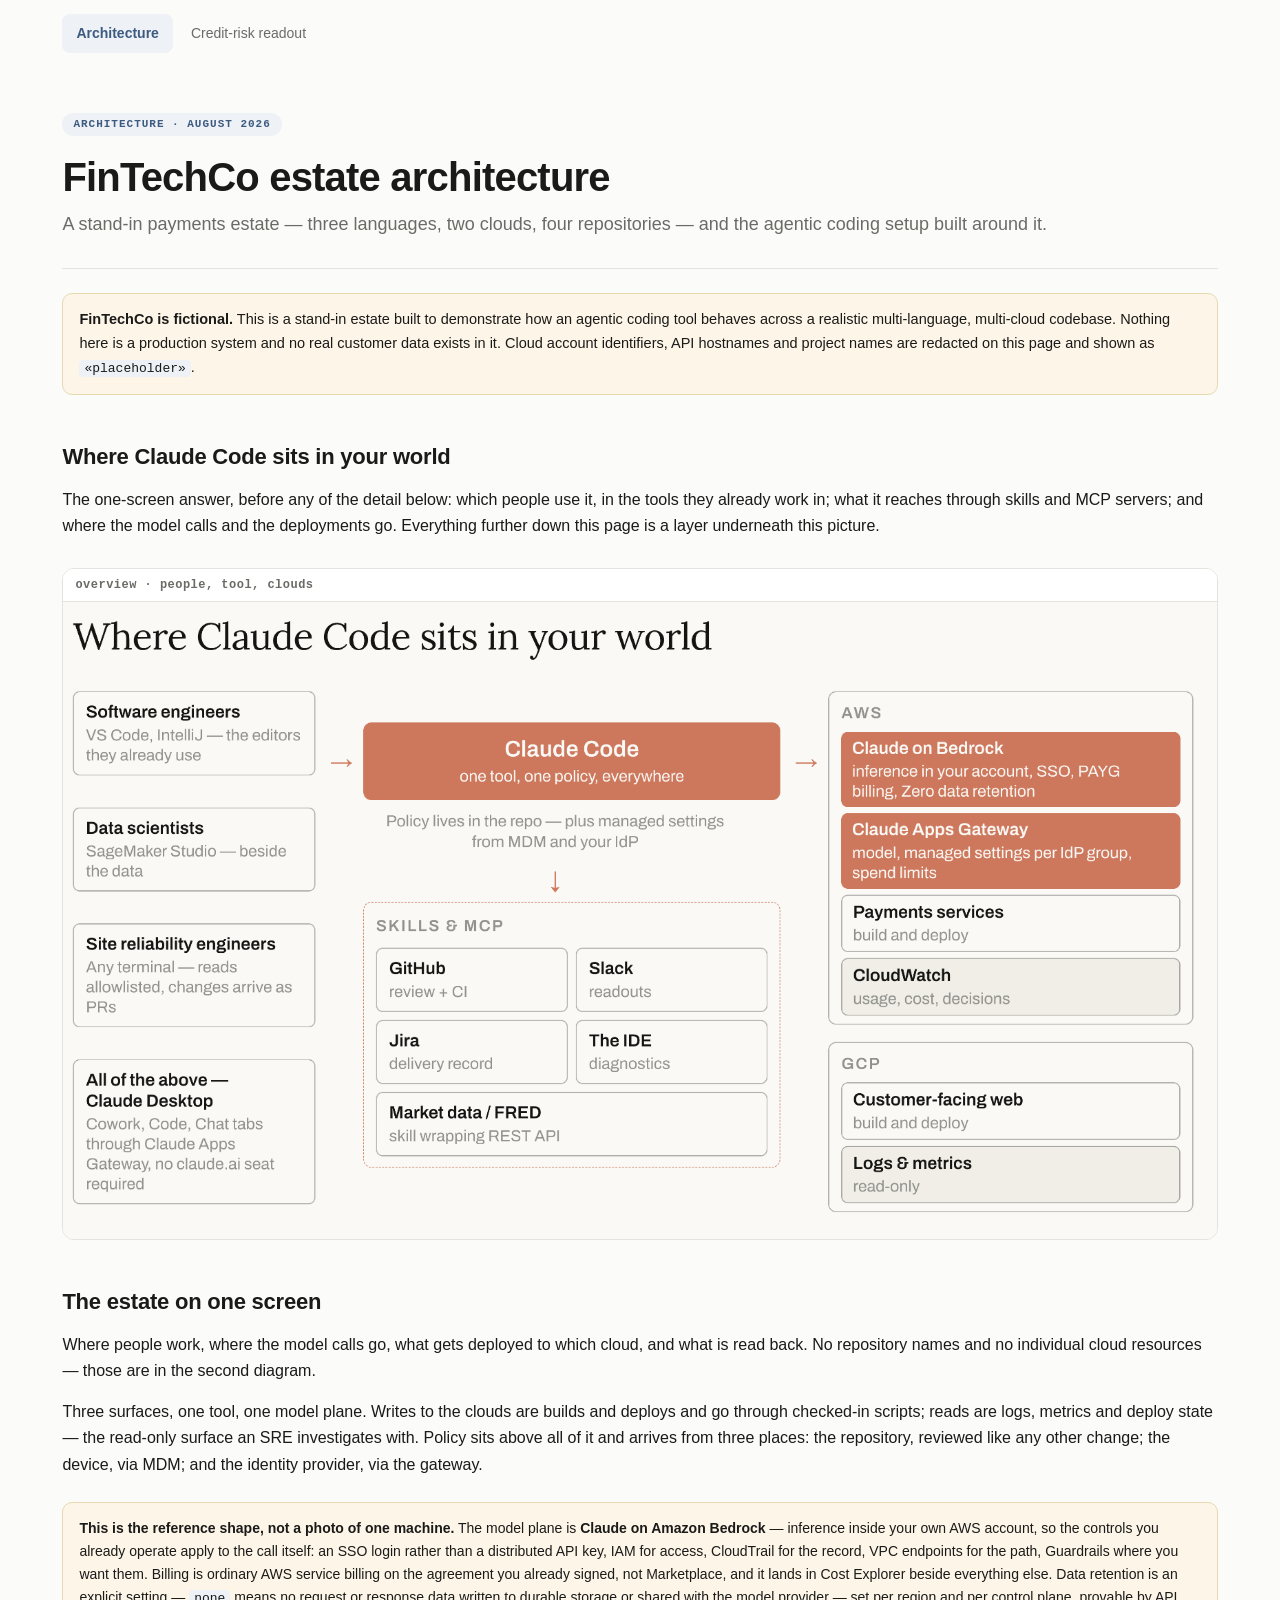
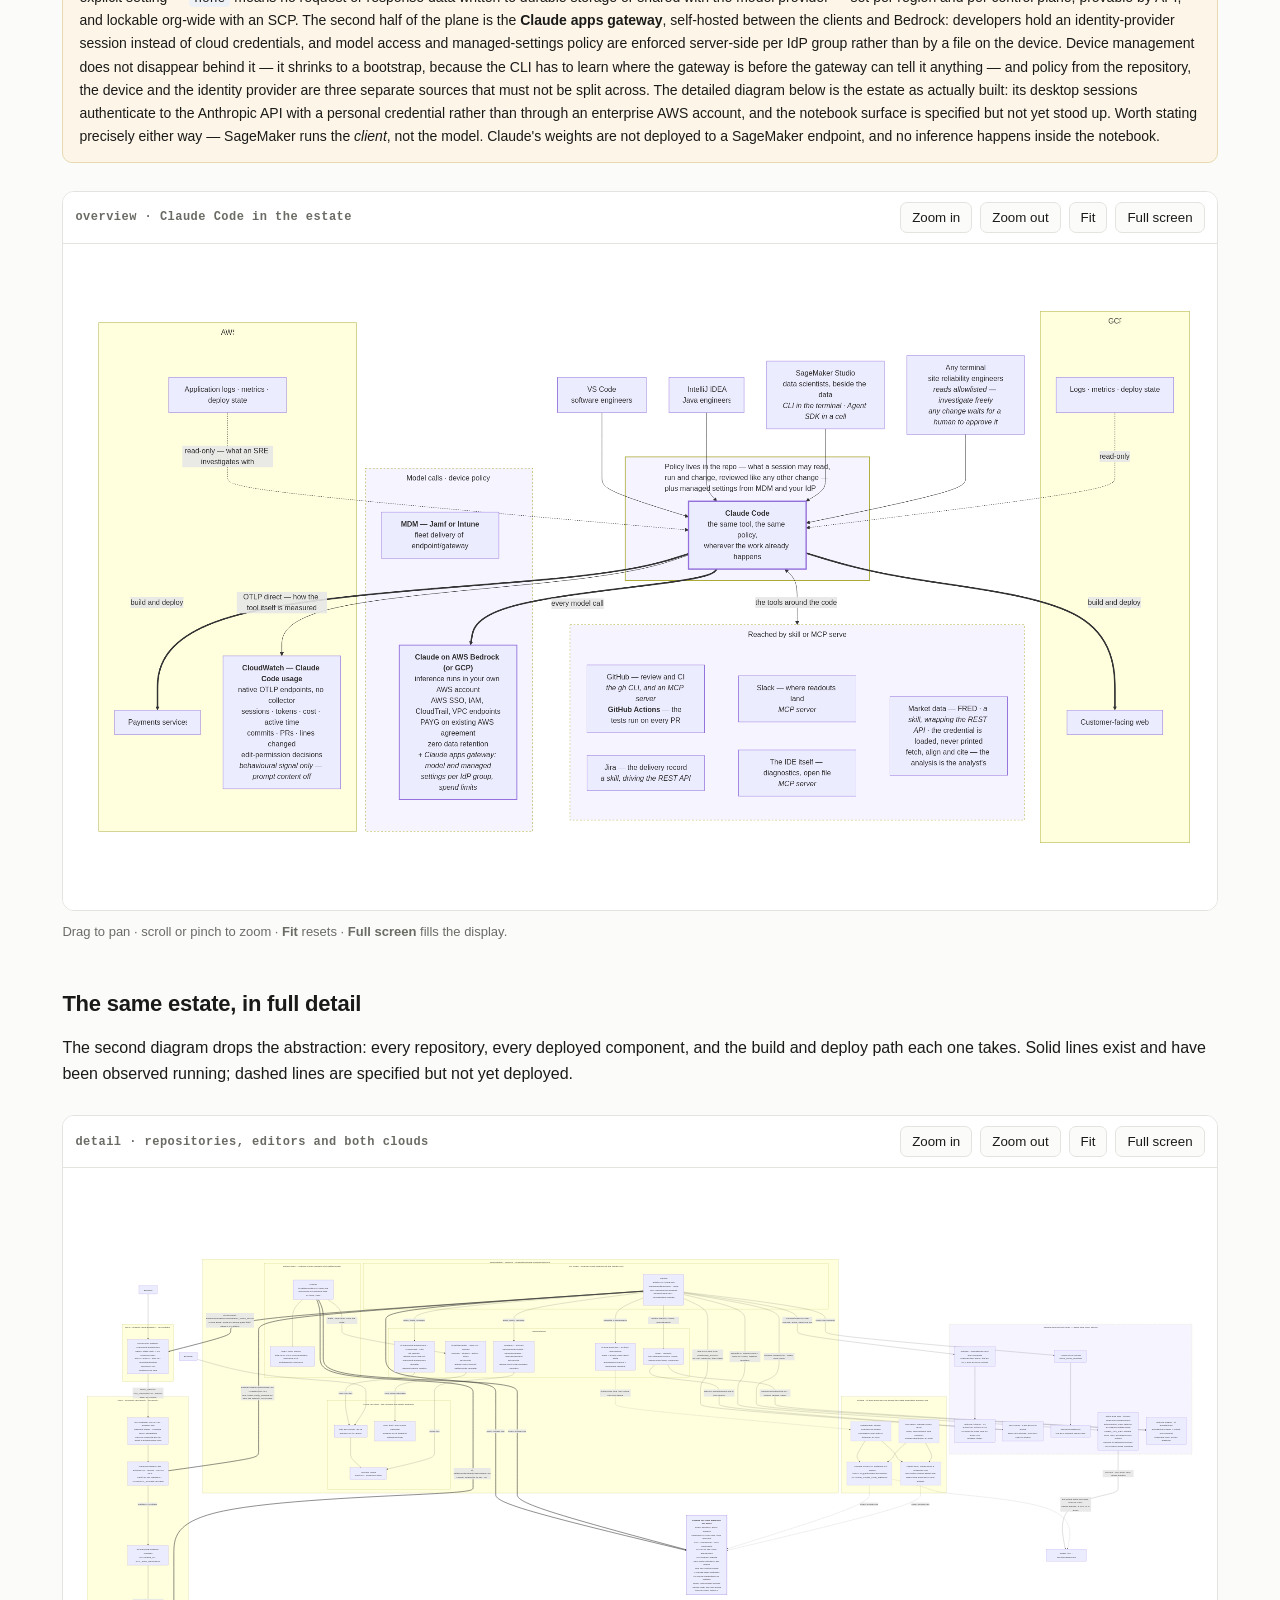
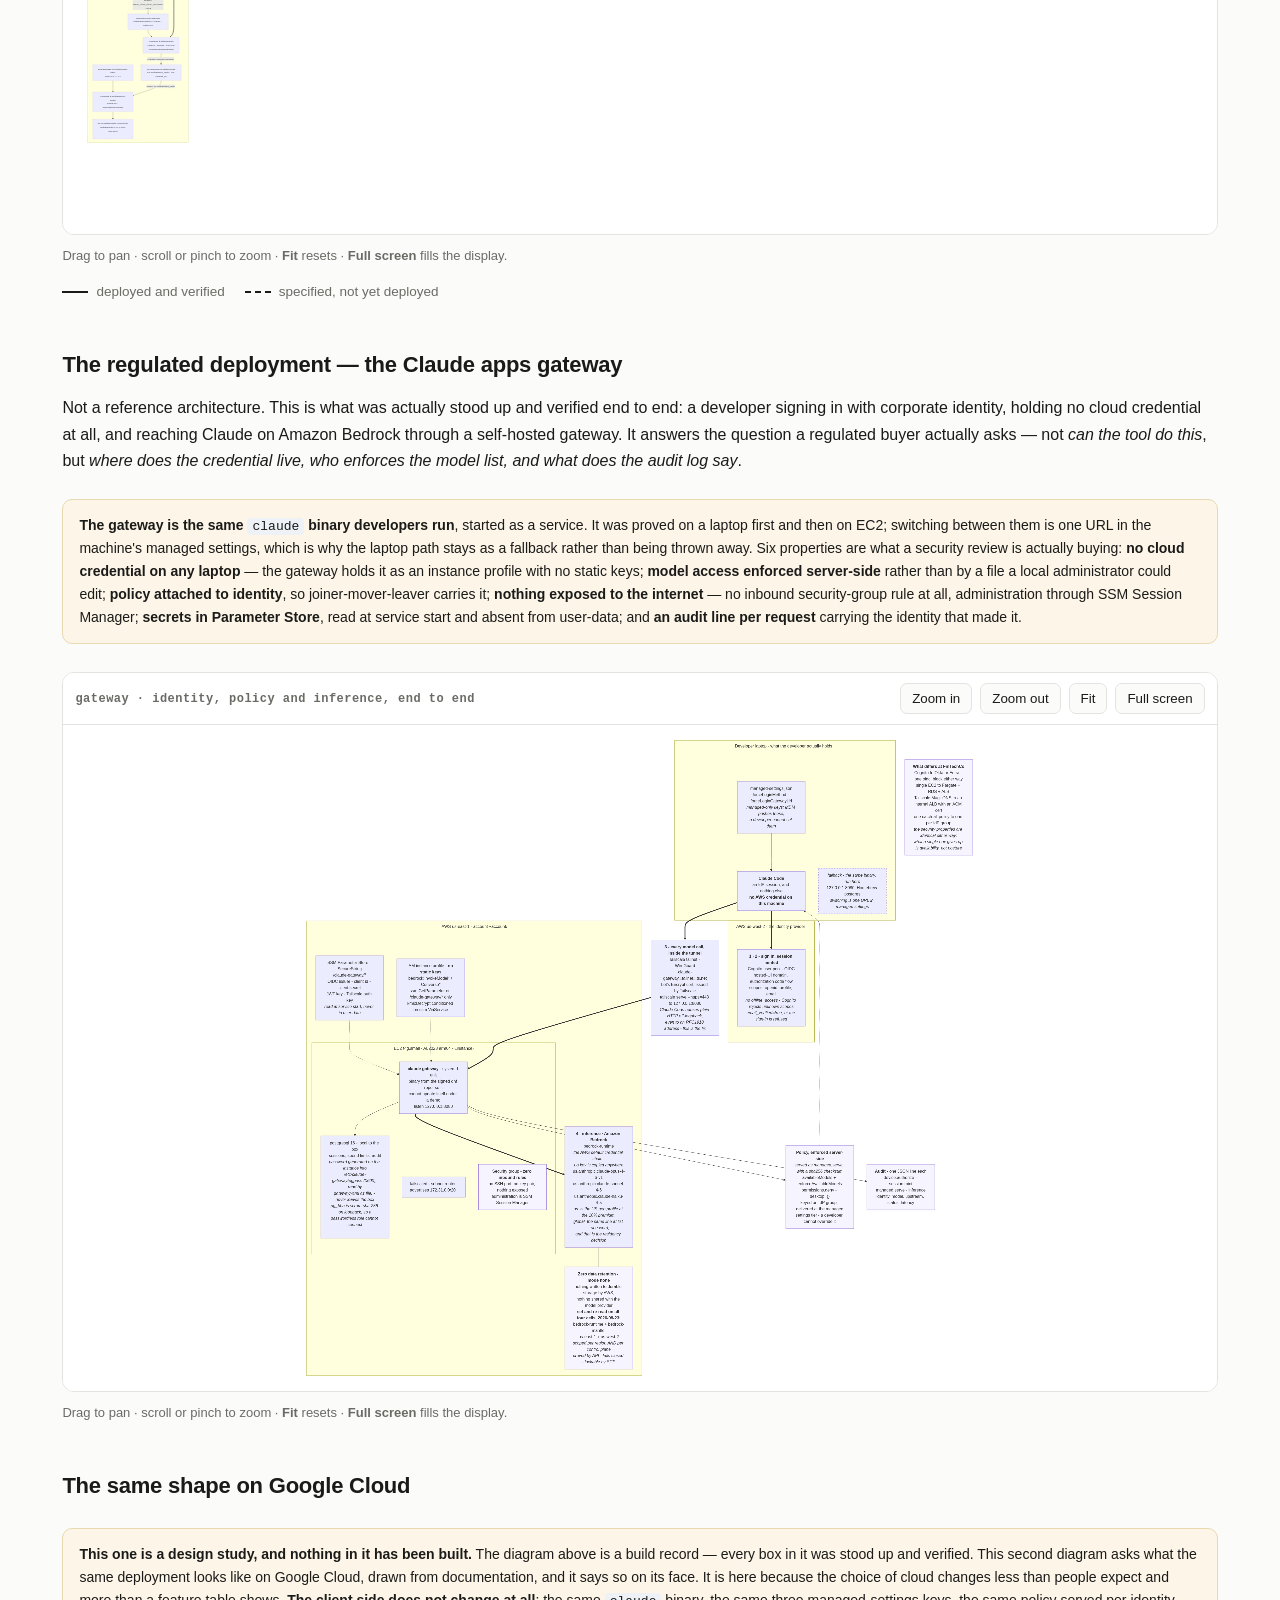
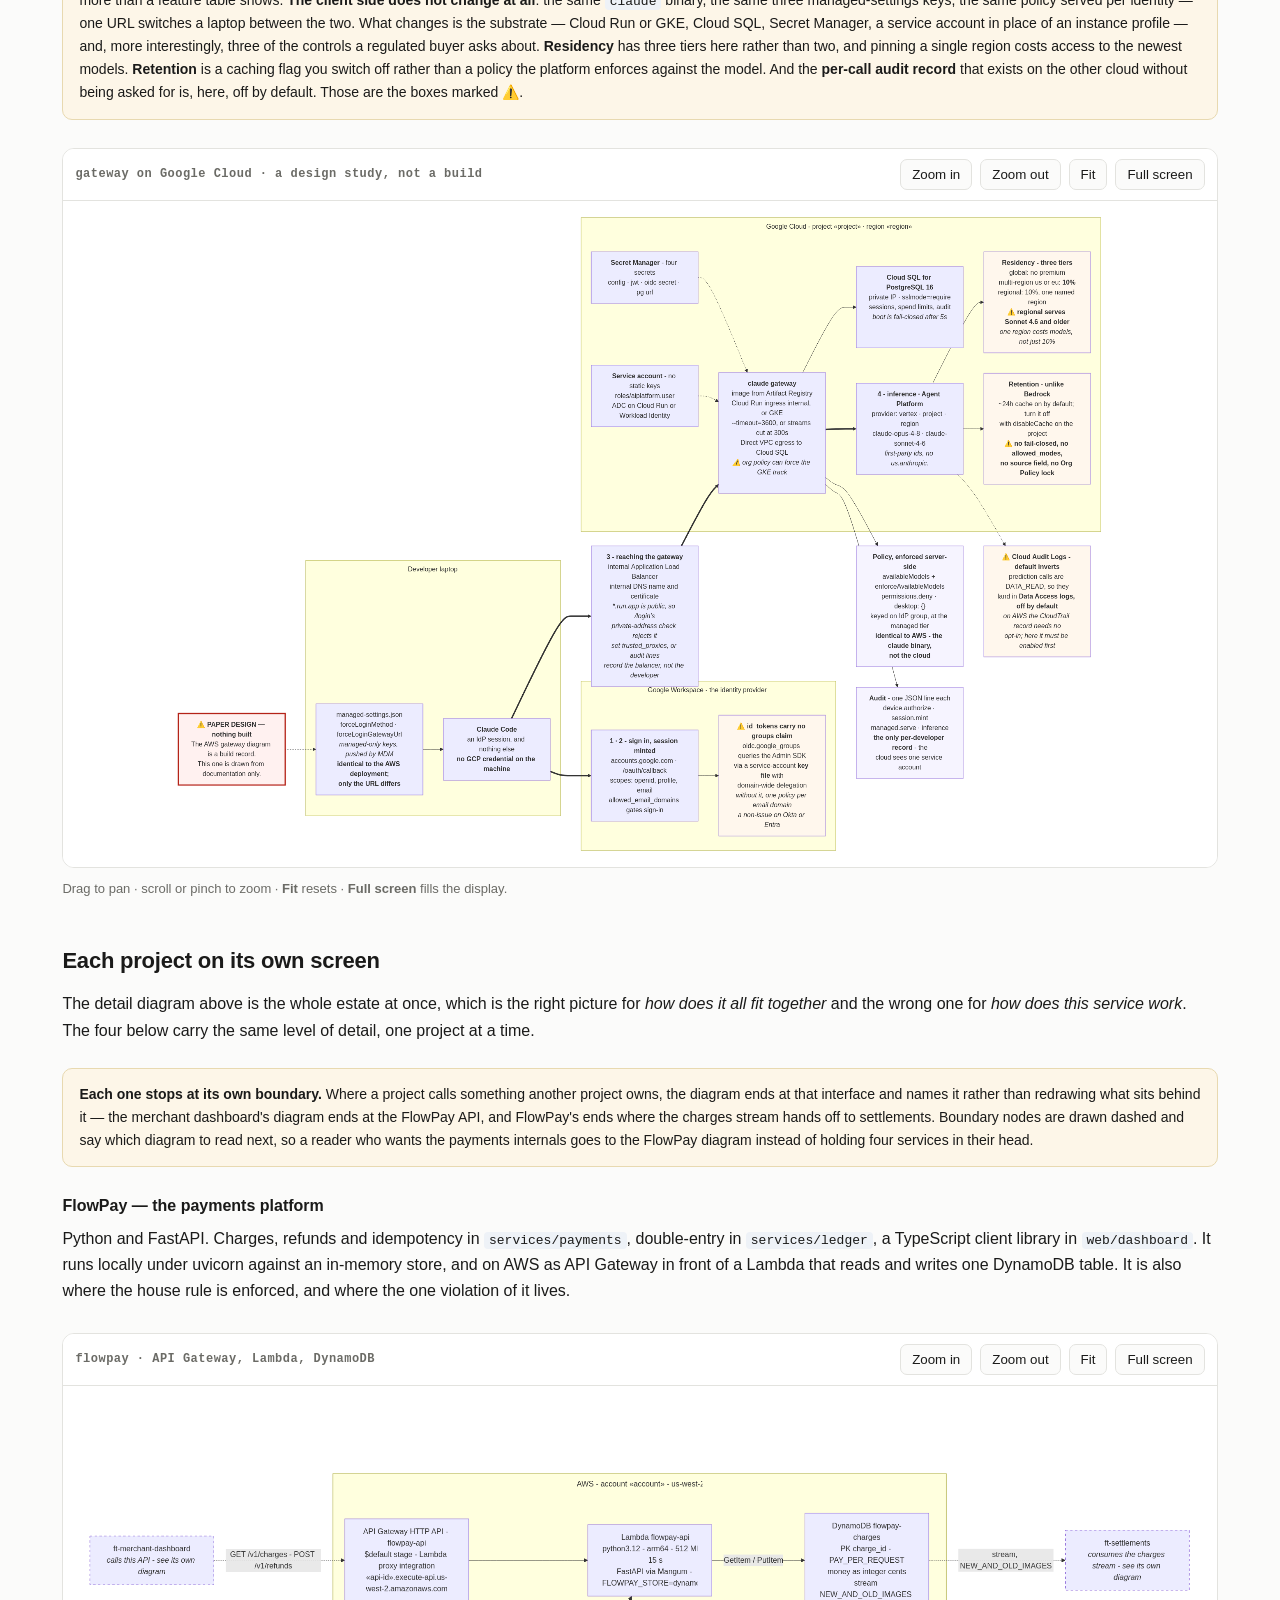
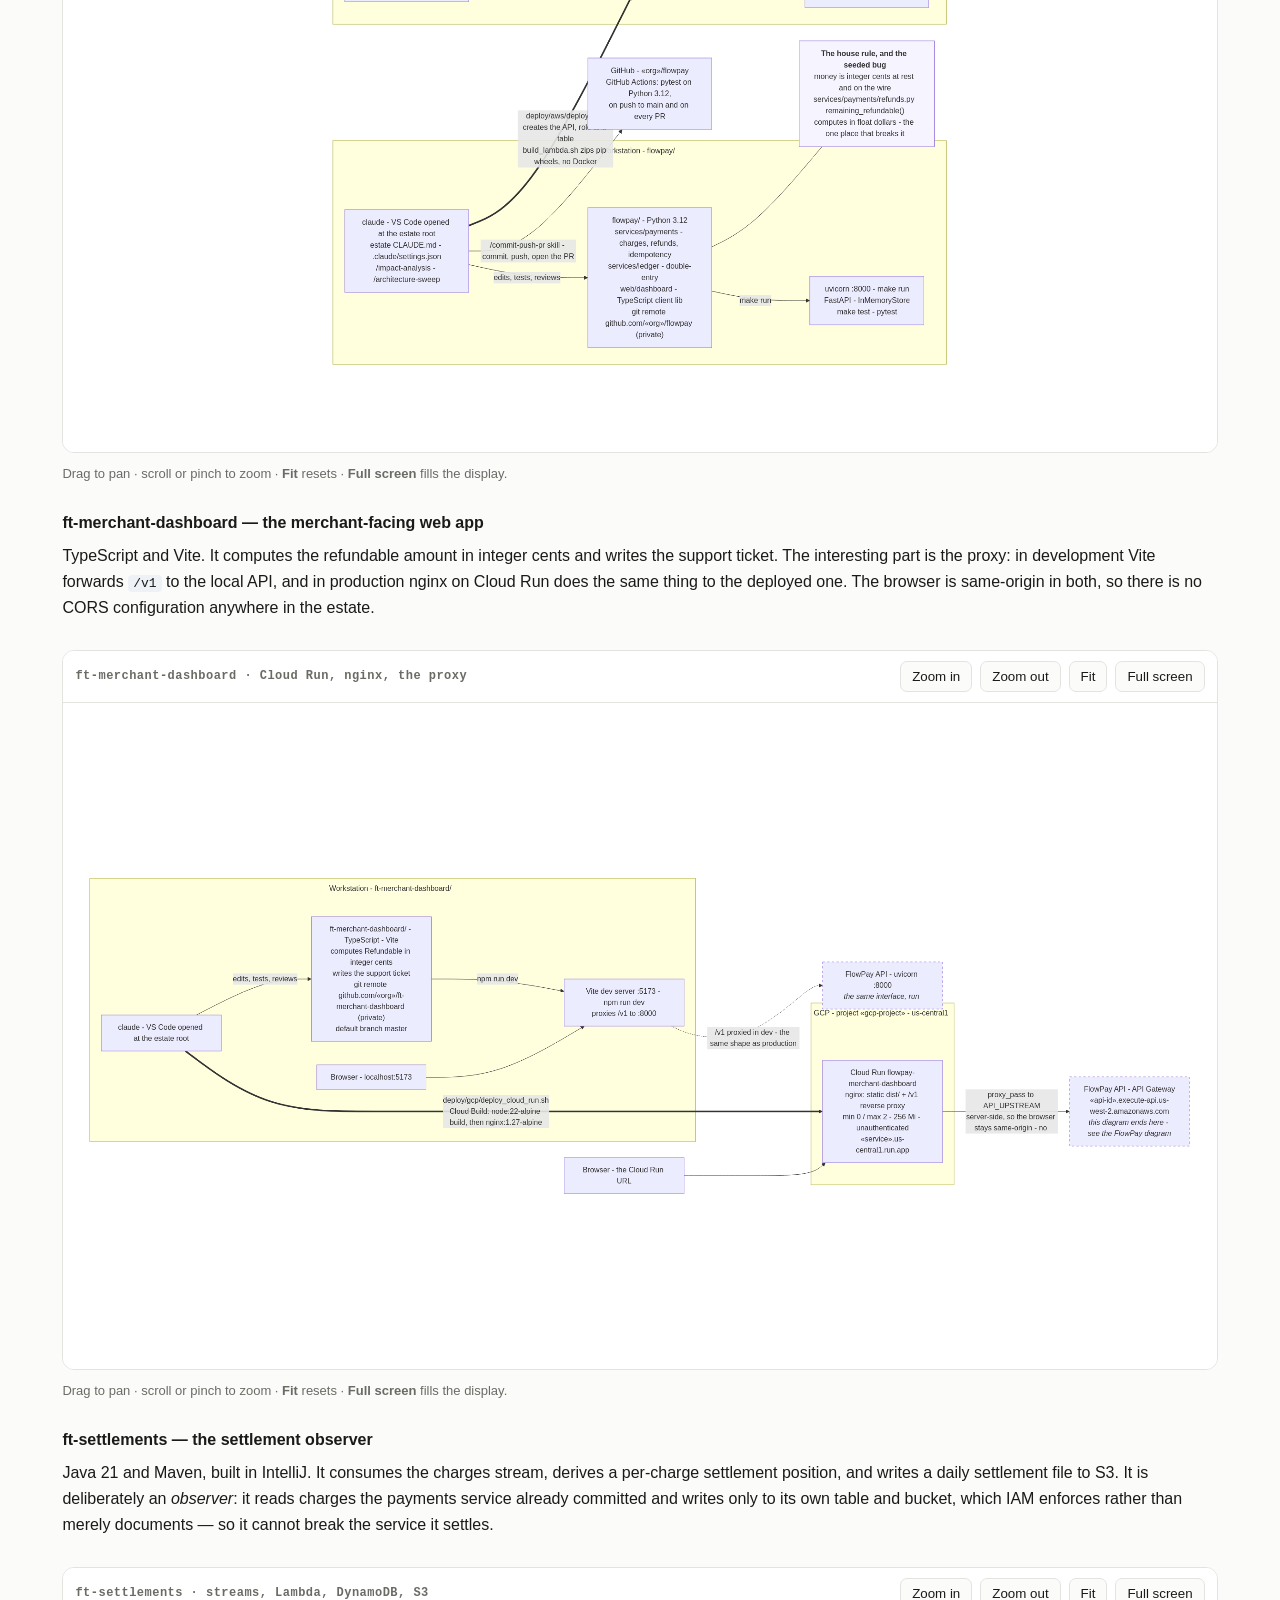
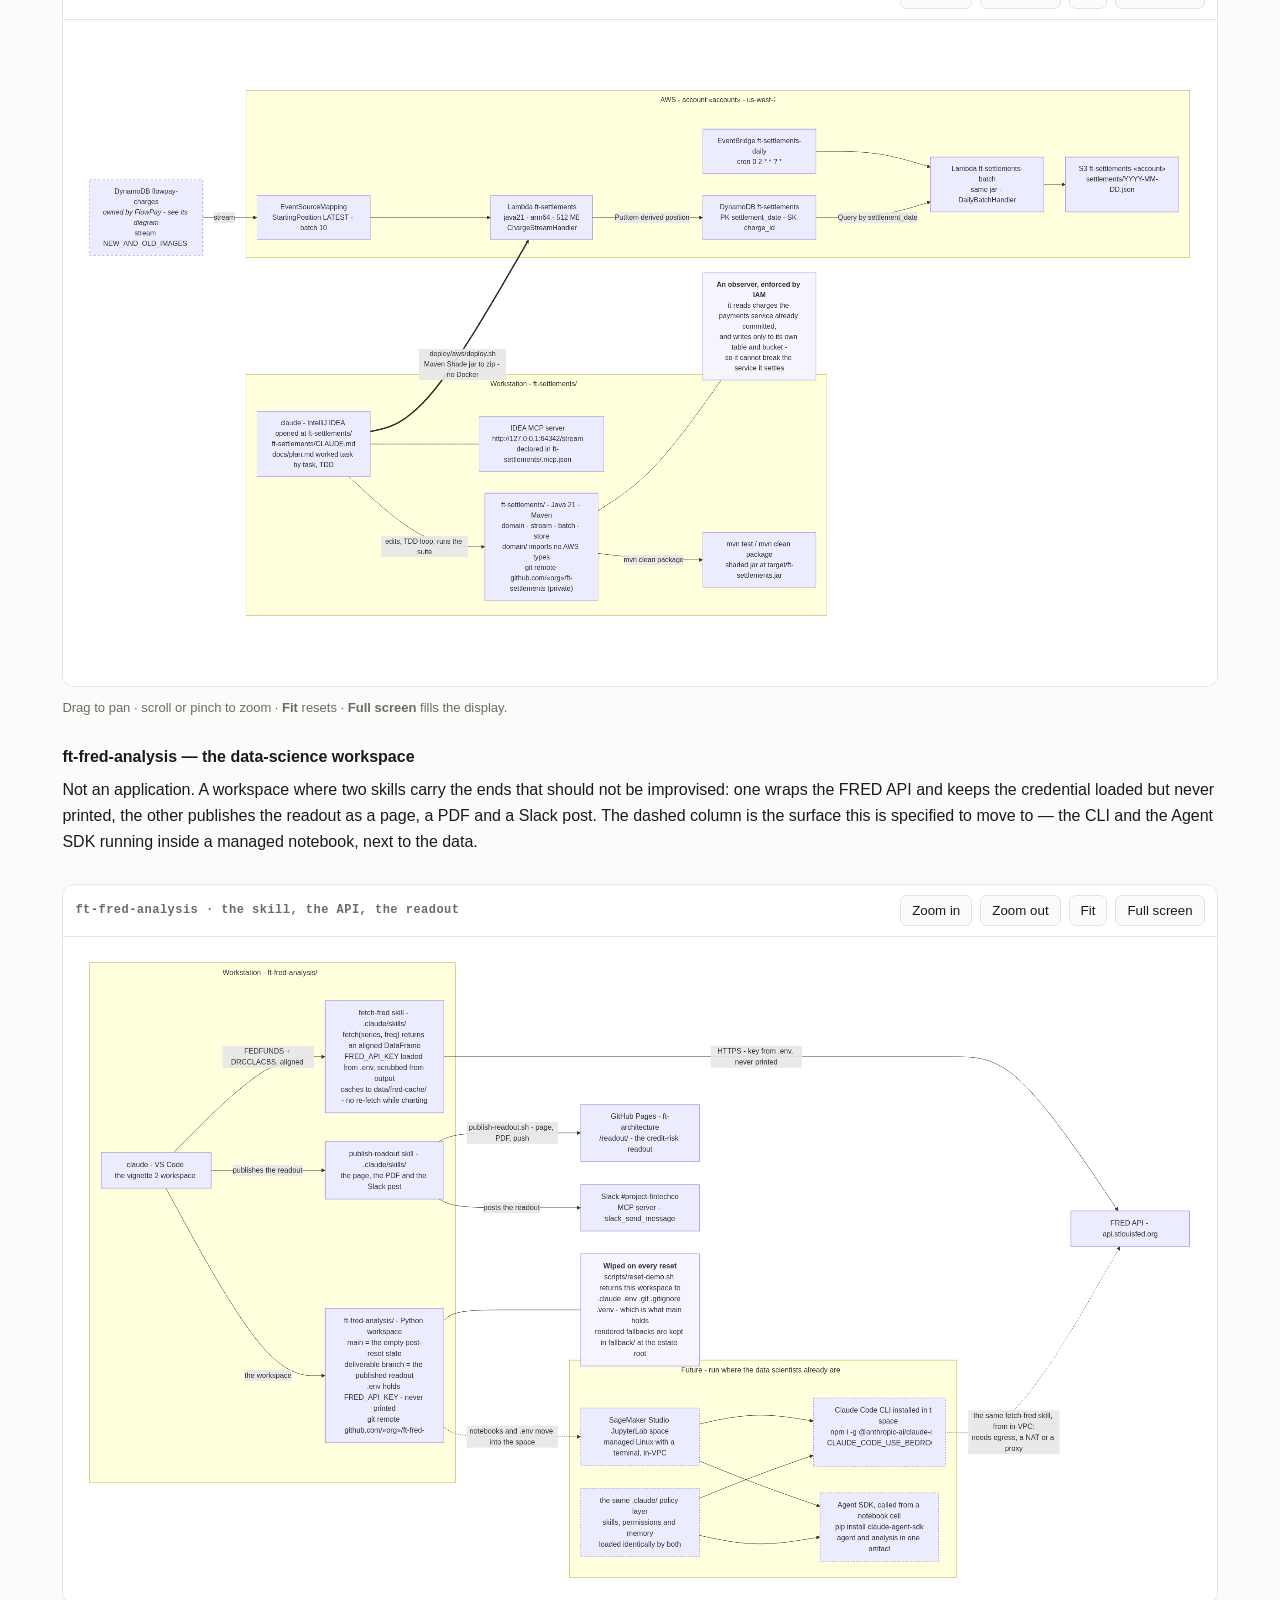
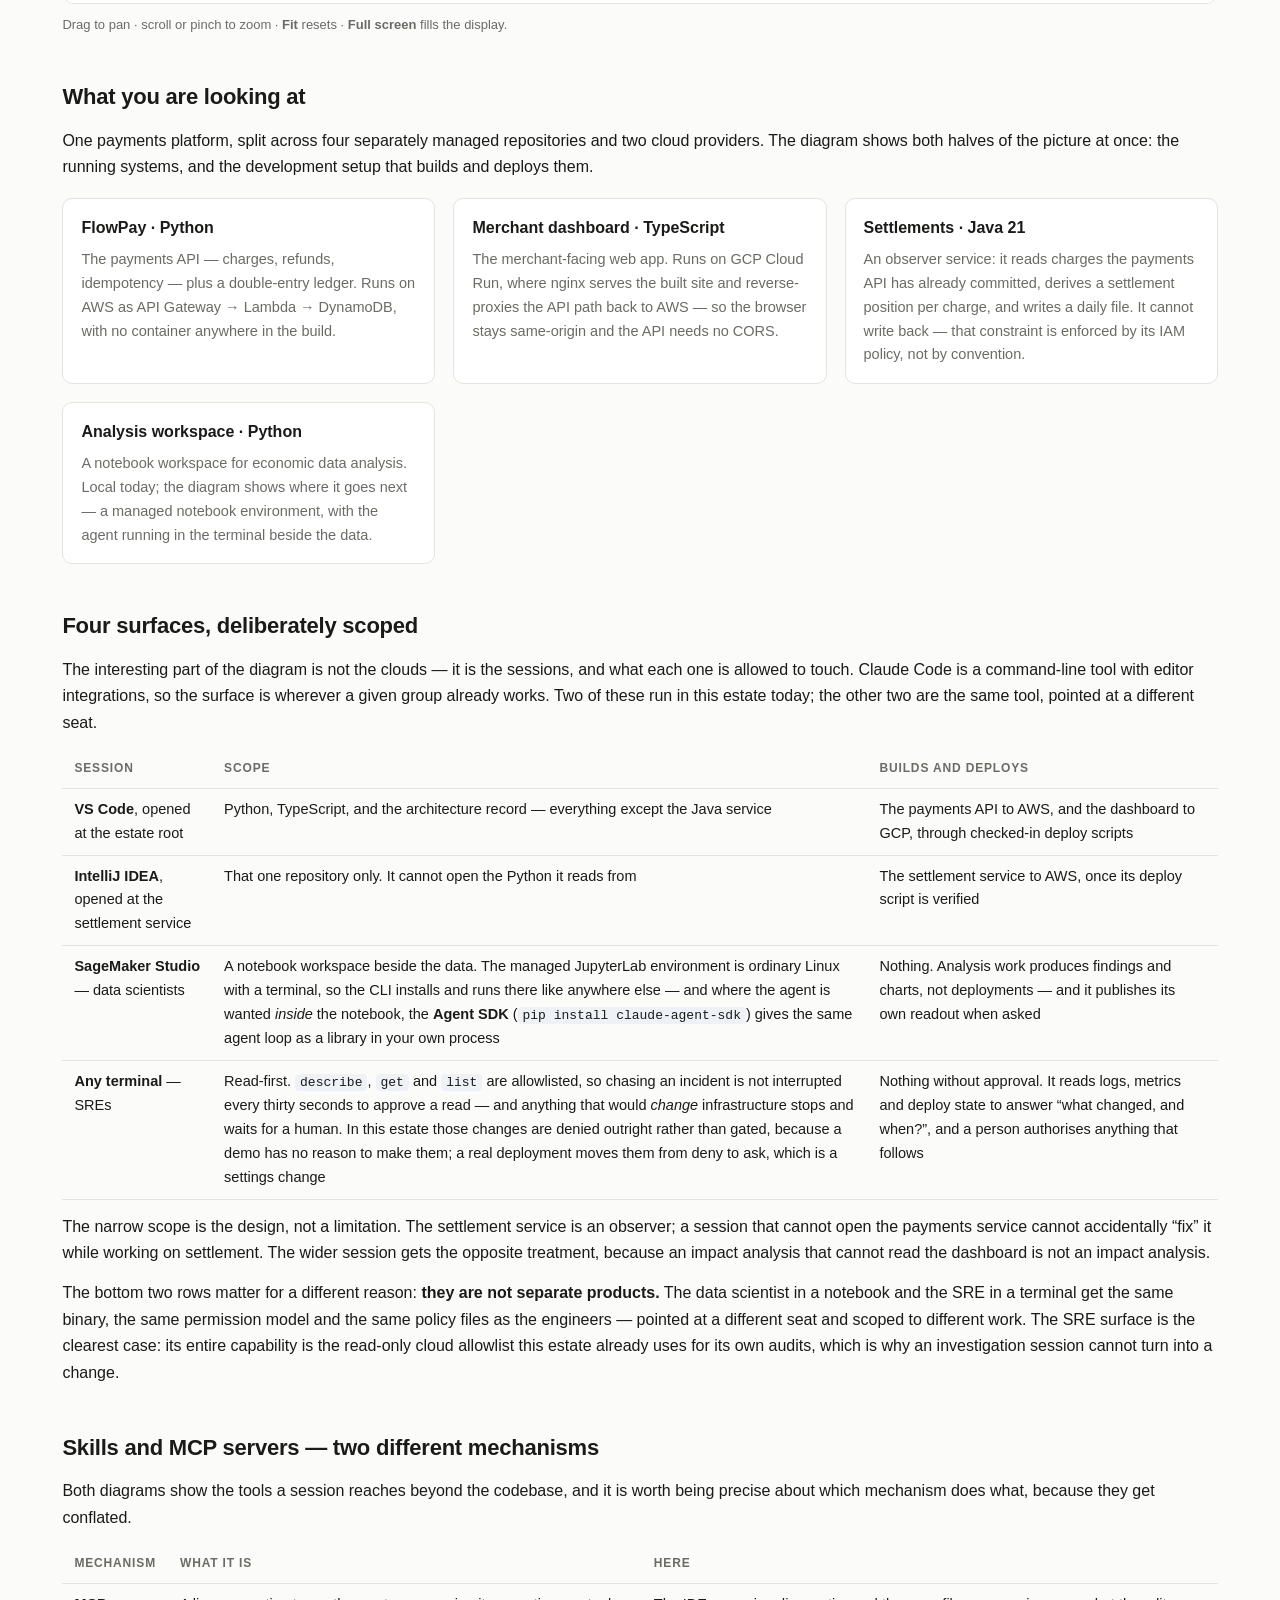
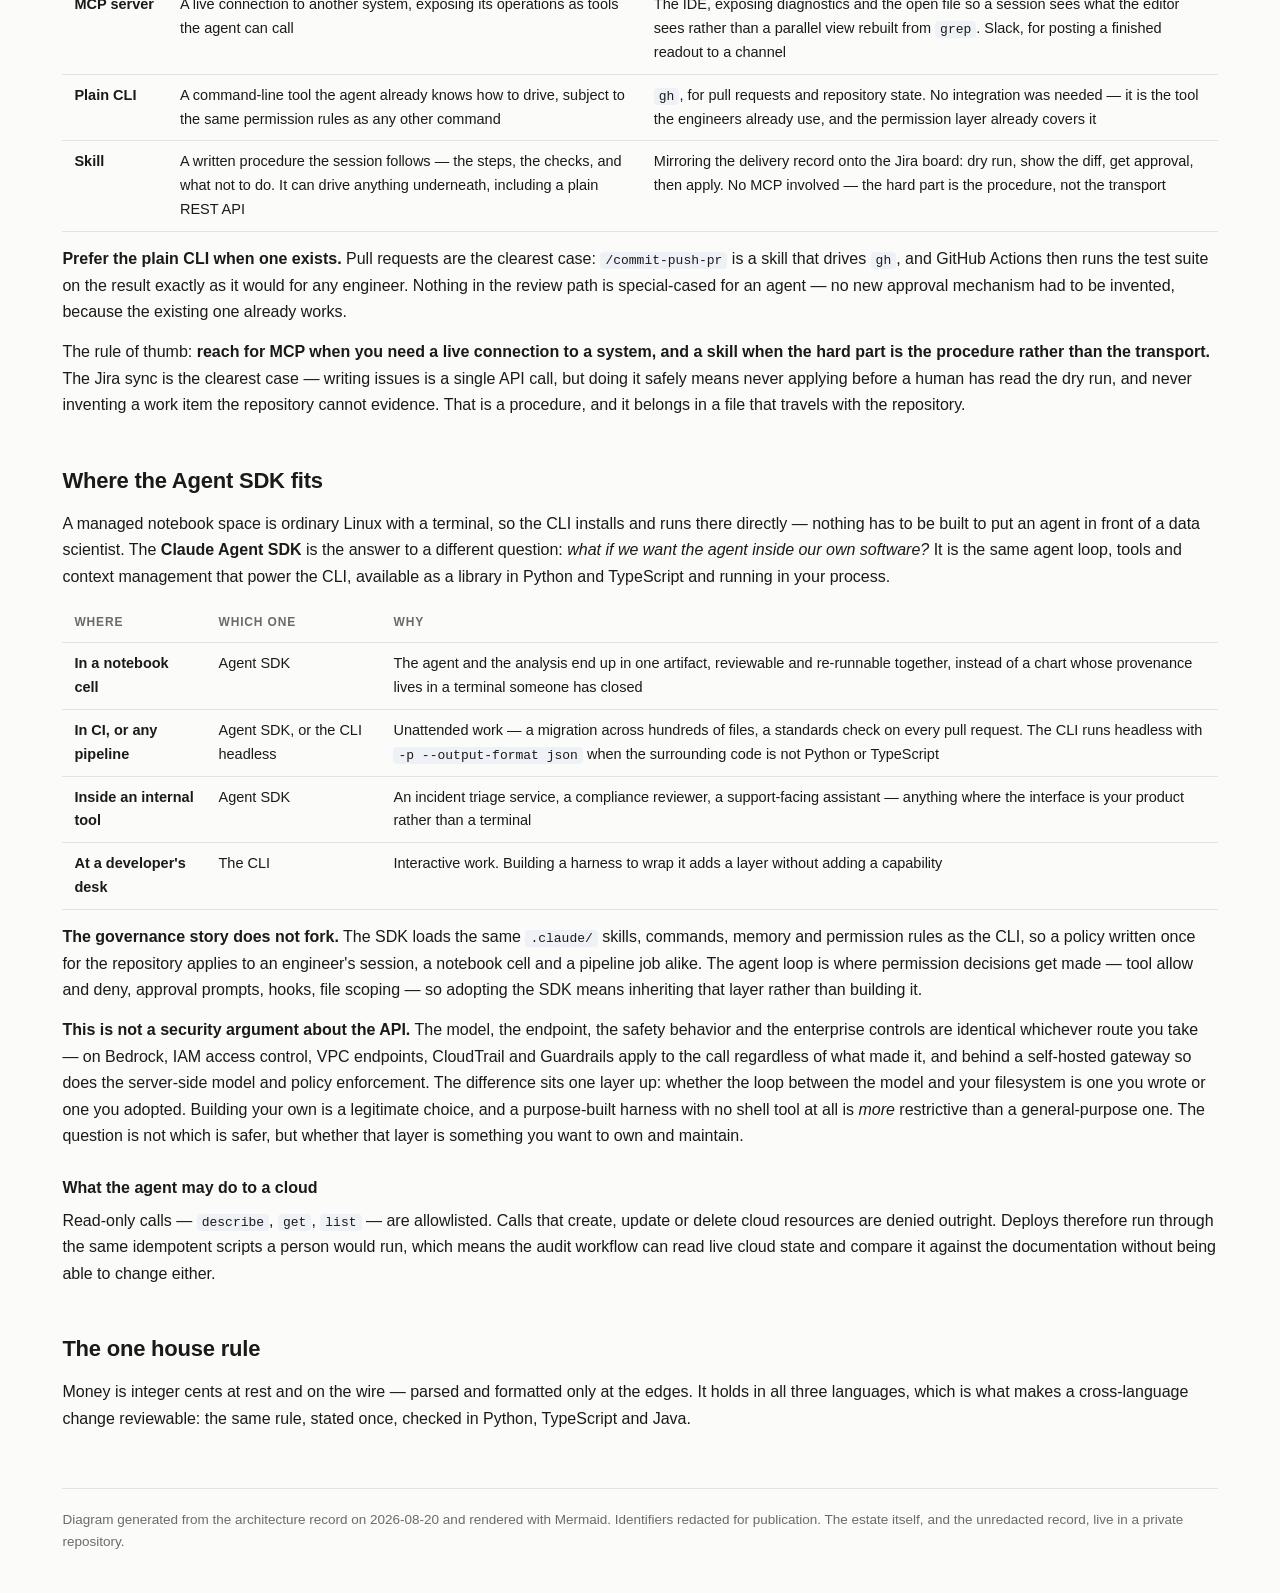
==== commit f5c7d83c: "Rebuild architecture page — 2026-08-24" ====
--- a/index.html
+++ b/index.html
@@ -7,7 +7,7 @@
 <meta name="description" content="Architecture of a stand-in payments estate: three languages, two clouds, and the agentic coding setup around it.">
 <meta name="robots" content="noindex">
 <link rel="icon" href="data:image/svg+xml,<svg xmlns='http://www.w3.org/2000/svg' viewBox='0 0 16 16'><text y='13' font-size='13'>🏗️</text></svg>">
-<link rel="stylesheet" href="assets/site.css?v=df4e8413">
+<link rel="stylesheet" href="assets/site.css?v=ddfd0b67">
 </head>
 <body>
 <div class="wrap wide">
@@ -438,8 +438,12 @@
 
 <script>
 document.querySelectorAll('.figure').forEach(function(fig){
-  var stage=fig.querySelector('.stage'), pan=fig.querySelector('.pan'),
-      svg=pan.querySelector('svg'), scale=1, x=0, y=0, base=1;
+  var stage=fig.querySelector('.stage'), pan=fig.querySelector('.pan');
+  // The opening figure is a raster (Claude Design PNG) with no stage/pan and no
+  // controls. Bail before dereferencing, or the throw aborts forEach for every
+  // figure after it — which is exactly what happened on 2026-08-24.
+  if(!stage||!pan) return;
+  var svg=pan.querySelector('svg'), scale=1, x=0, y=0, base=1;
   if(!svg) return;
 
   var vb=(svg.getAttribute('viewBox')||'0 0 1000 1000').split(/\s+/).map(Number),
@@ -476,13 +480,17 @@
     stage.addEventListener(t, function(){ dragging=false; stage.classList.remove('grabbing'); });
   });
 
-  fig.querySelector('.zin').onclick=function(){ var r=stage.getBoundingClientRect(); zoomAt(r.width/2,r.height/2,1.3); };
-  fig.querySelector('.zout').onclick=function(){ var r=stage.getBoundingClientRect(); zoomAt(r.width/2,r.height/2,1/1.3); };
-  fig.querySelector('.fit').onclick=fit;
-  fig.querySelector('.full').onclick=function(){
+  function on(sel, handler){ var b=fig.querySelector(sel); if(b) b.onclick=handler; }
+  on('.zin',  function(){ var r=stage.getBoundingClientRect(); zoomAt(r.width/2,r.height/2,1.3); });
+  on('.zout', function(){ var r=stage.getBoundingClientRect(); zoomAt(r.width/2,r.height/2,1/1.3); });
+  on('.fit',  fit);
+  on('.full', function(){
     if(document.fullscreenElement){ document.exitFullscreen(); }
-    else if(stage.requestFullscreen){ stage.requestFullscreen(); }
-  };
+    // Full screen the whole figure, not just the stage: fullscreening .stage alone
+    // takes its 74vh height with it, so the diagram gained no room. The figure
+    // carries the control bar too, so the buttons stay reachable.
+    else if(fig.requestFullscreen){ fig.requestFullscreen(); }
+  });
   document.addEventListener('fullscreenchange', function(){ setTimeout(fit,60); });
   window.addEventListener('resize', function(){ setTimeout(fit,60); });
   fit();
--- a/assets/site.css
+++ b/assets/site.css
@@ -39,6 +39,11 @@
   .pan{position:absolute;top:0;left:0;transform-origin:0 0;will-change:transform}
   .pan svg{display:block;max-width:none!important;height:auto}
   .stage:fullscreen{height:100vh;background:#fff}
+  /* Full screen targets the whole .figure, not .stage — fullscreening the stage
+     alone carries its min(74vh,760px) height with it, so the diagram gained no
+     room and the control bar vanished. */
+  .figure:fullscreen{background:var(--surface);display:flex;flex-direction:column}
+  .figure:fullscreen .stage{flex:1;height:auto;min-height:0}
   .hint{font-size:13px;color:var(--muted);margin:10px 0 0}
 
   .legend{display:flex;gap:20px;flex-wrap:wrap;font-size:13.5px;color:var(--muted);margin:14px 0 0;padding:0;list-style:none}
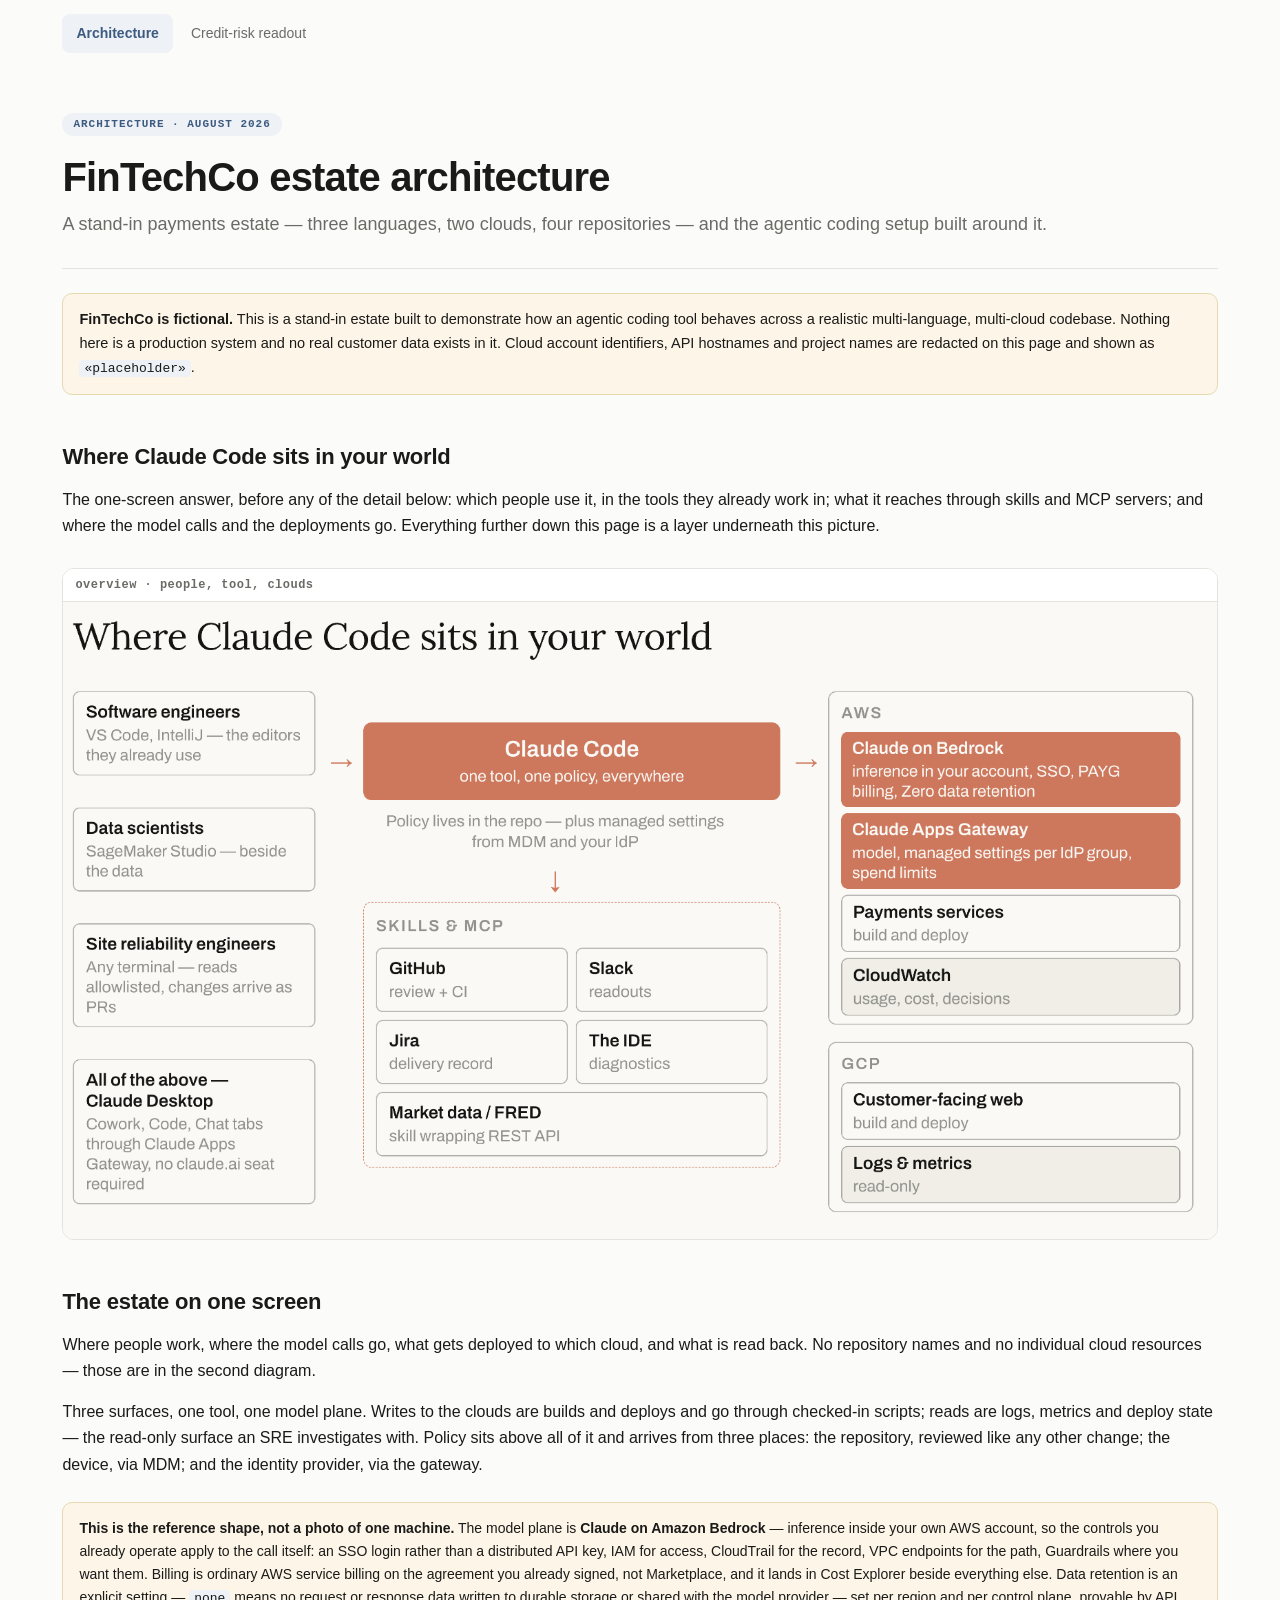
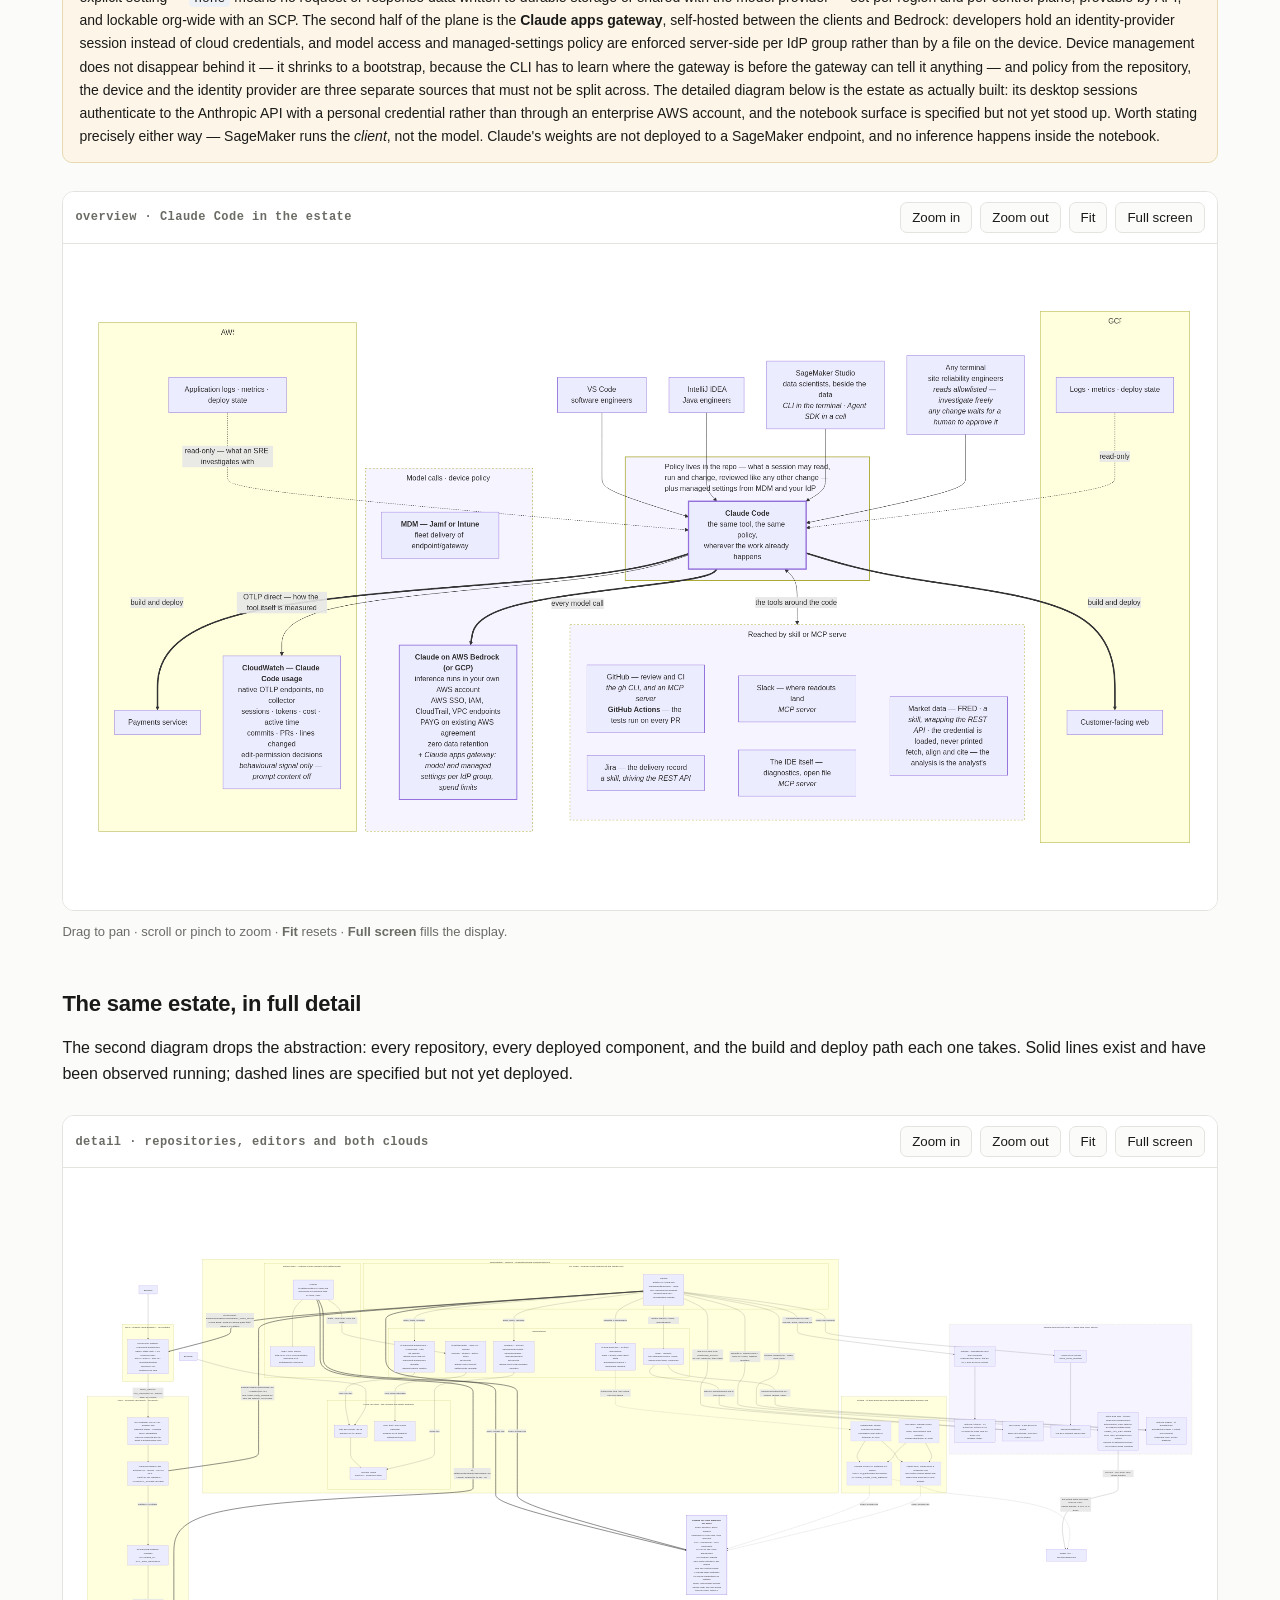
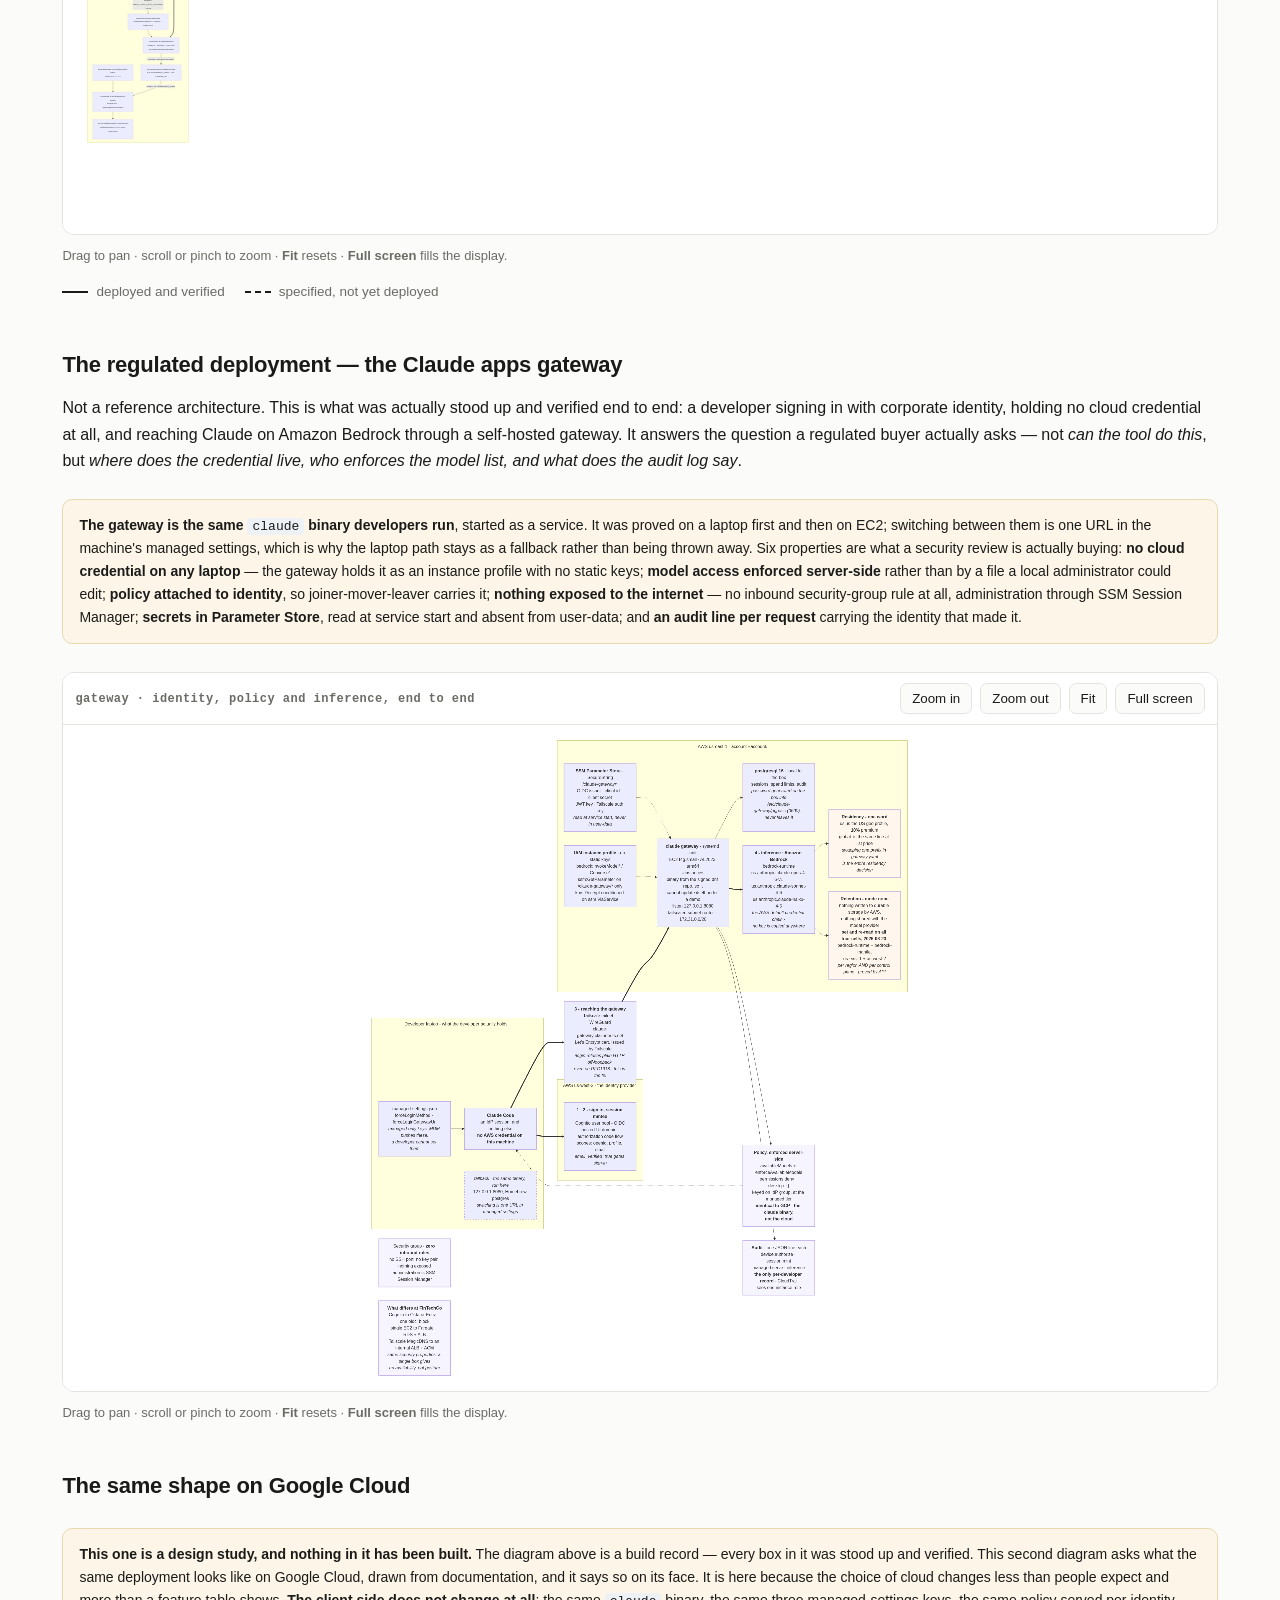
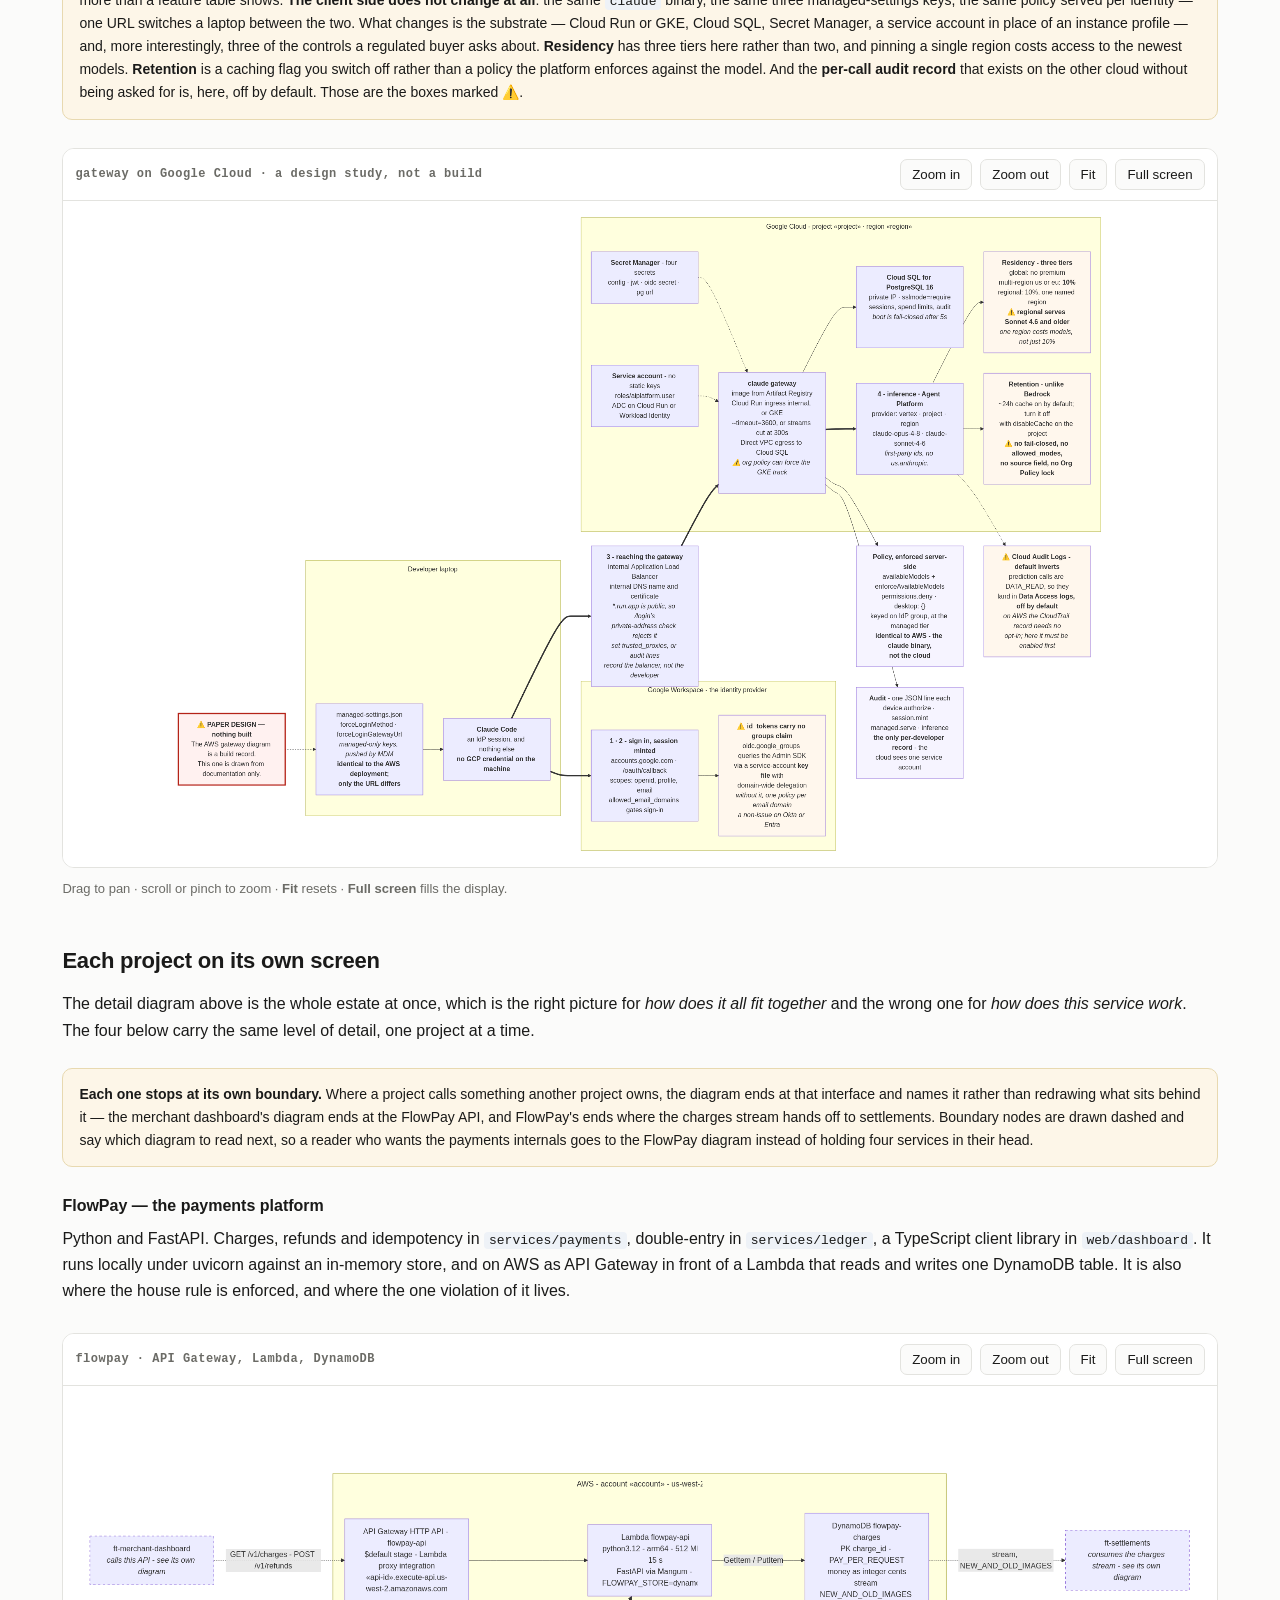
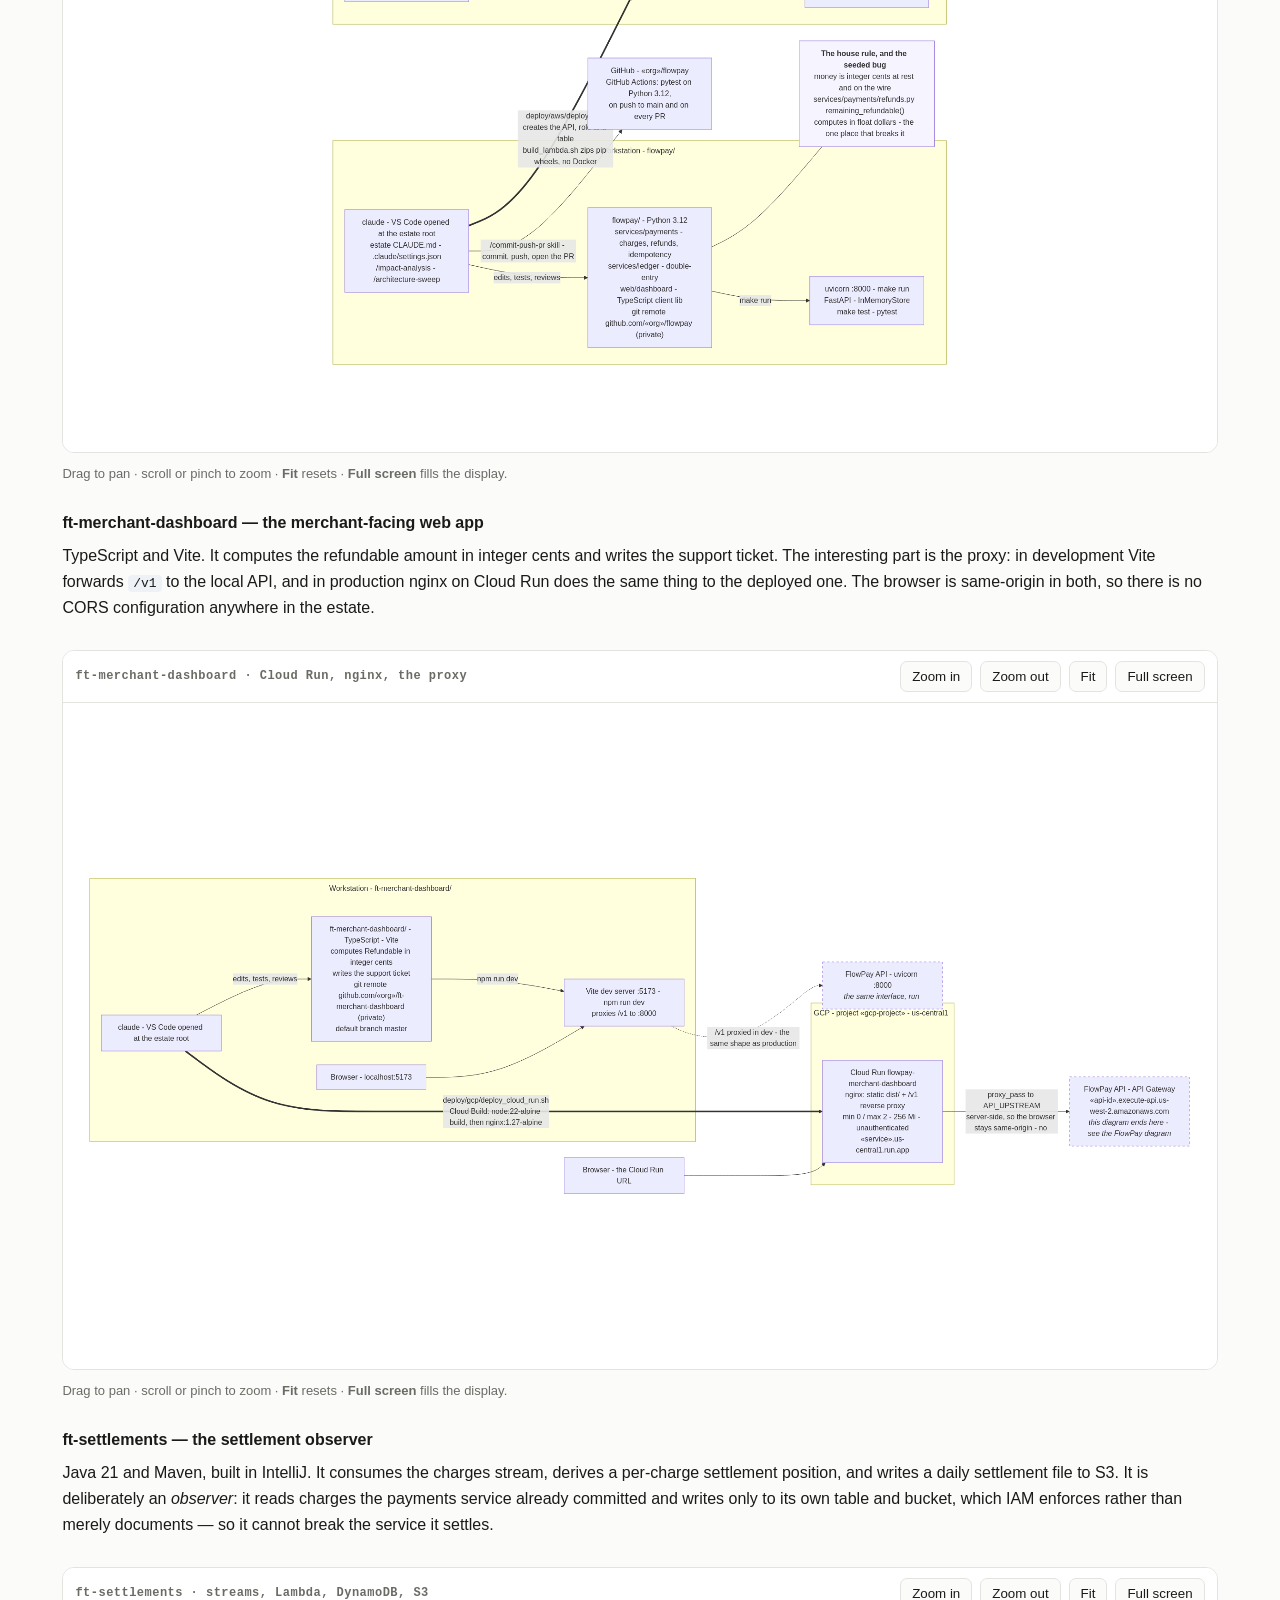
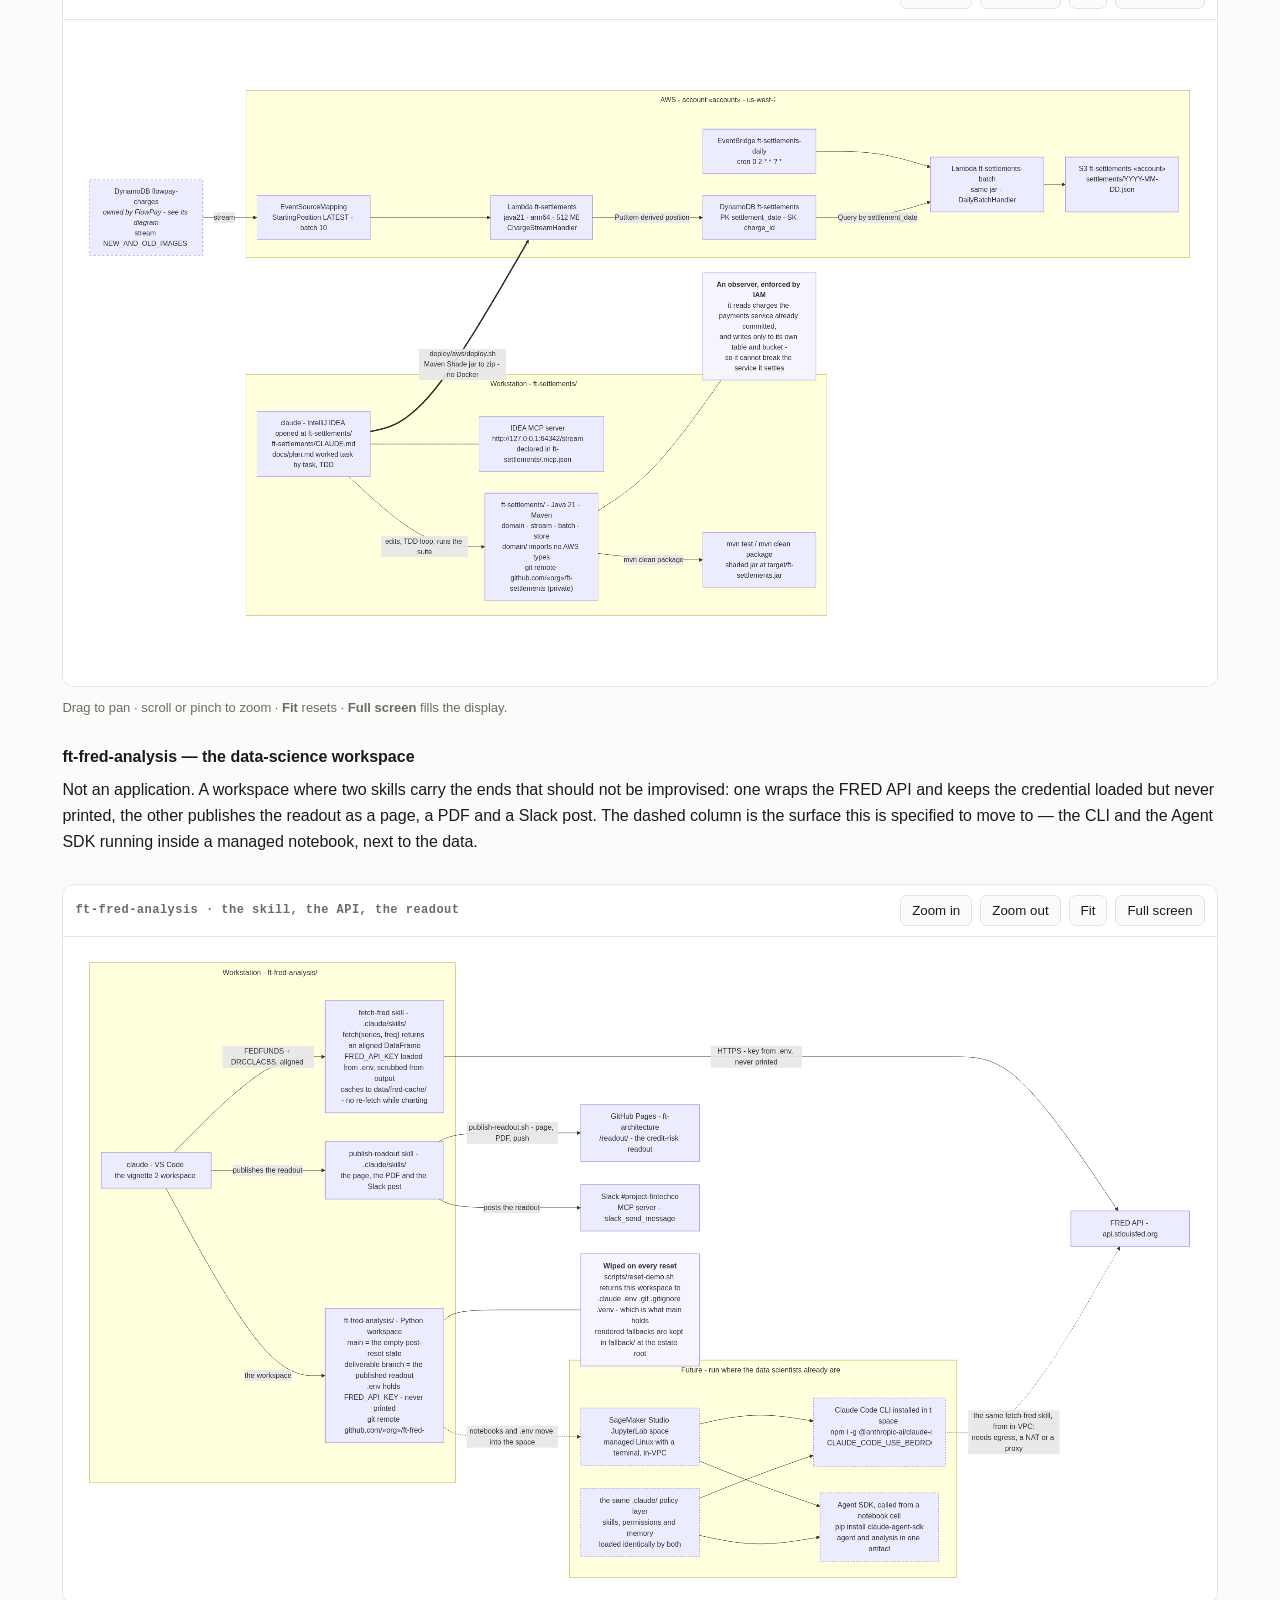
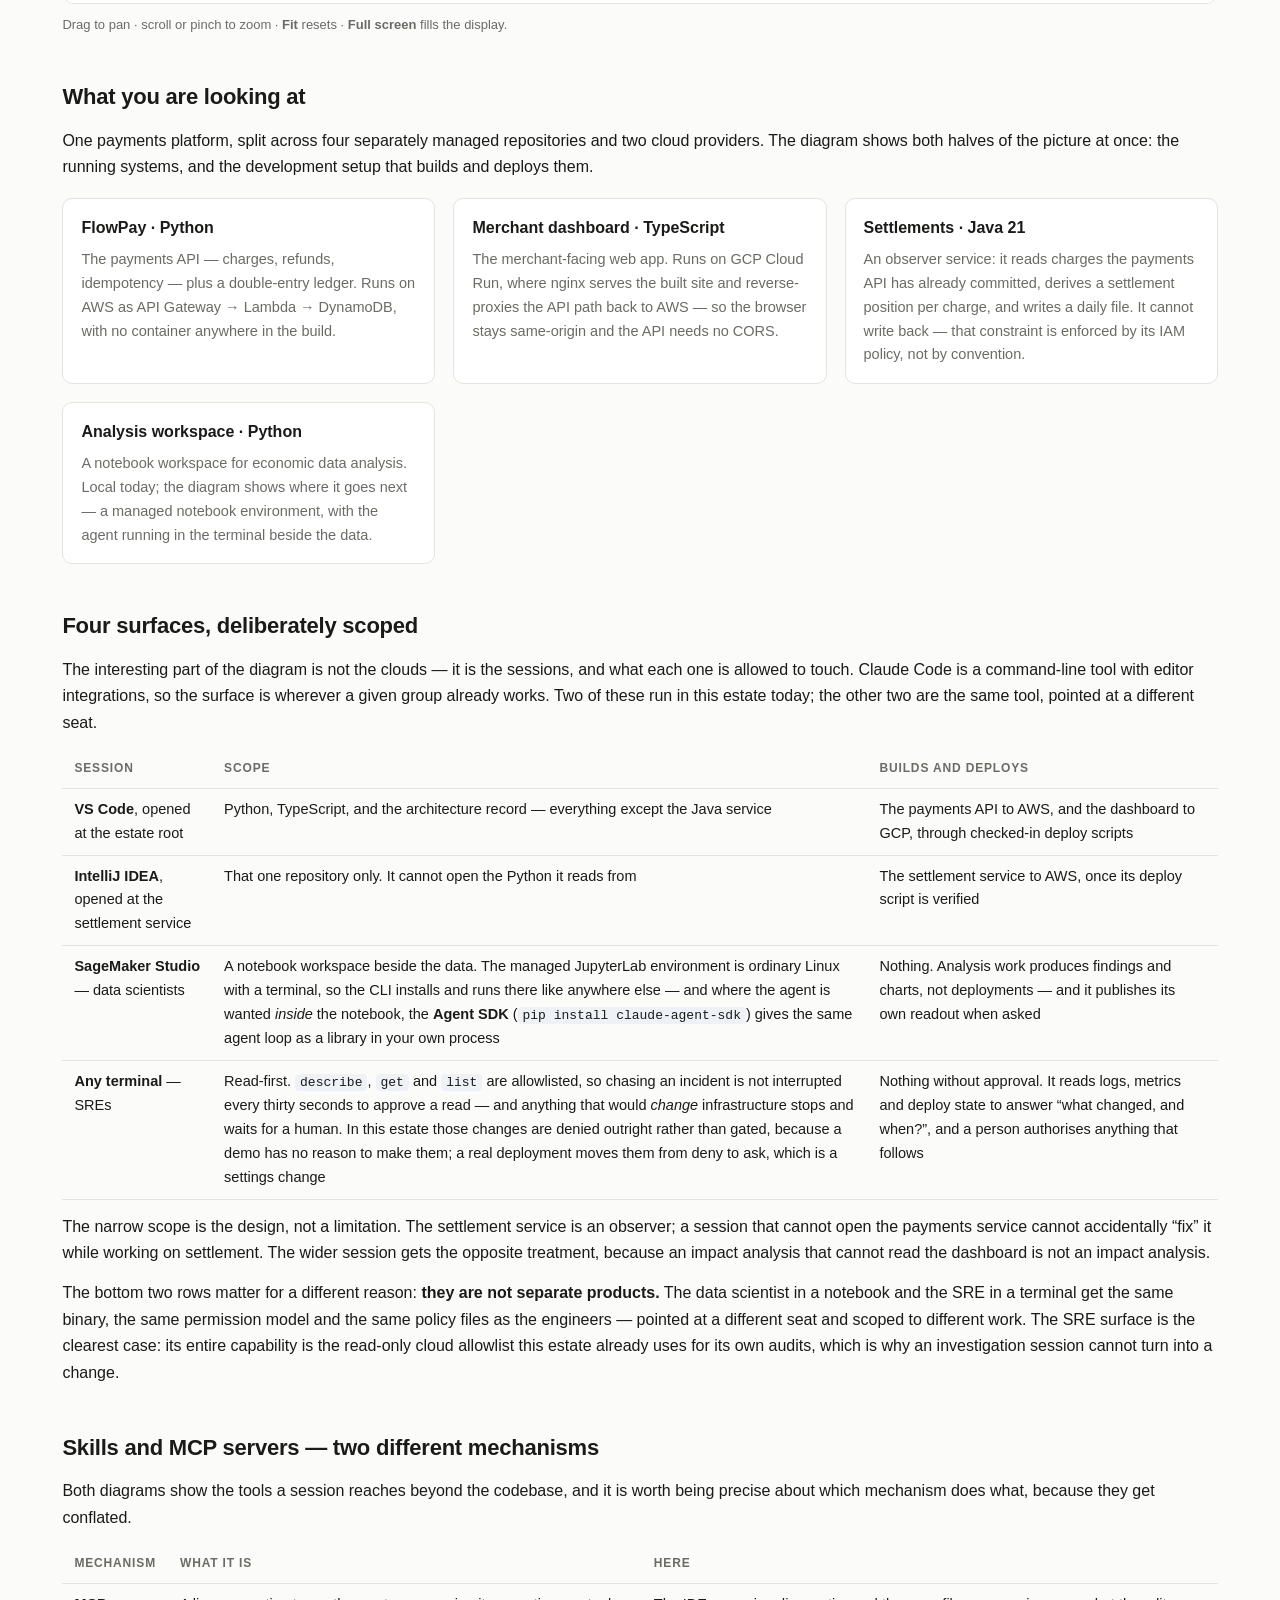
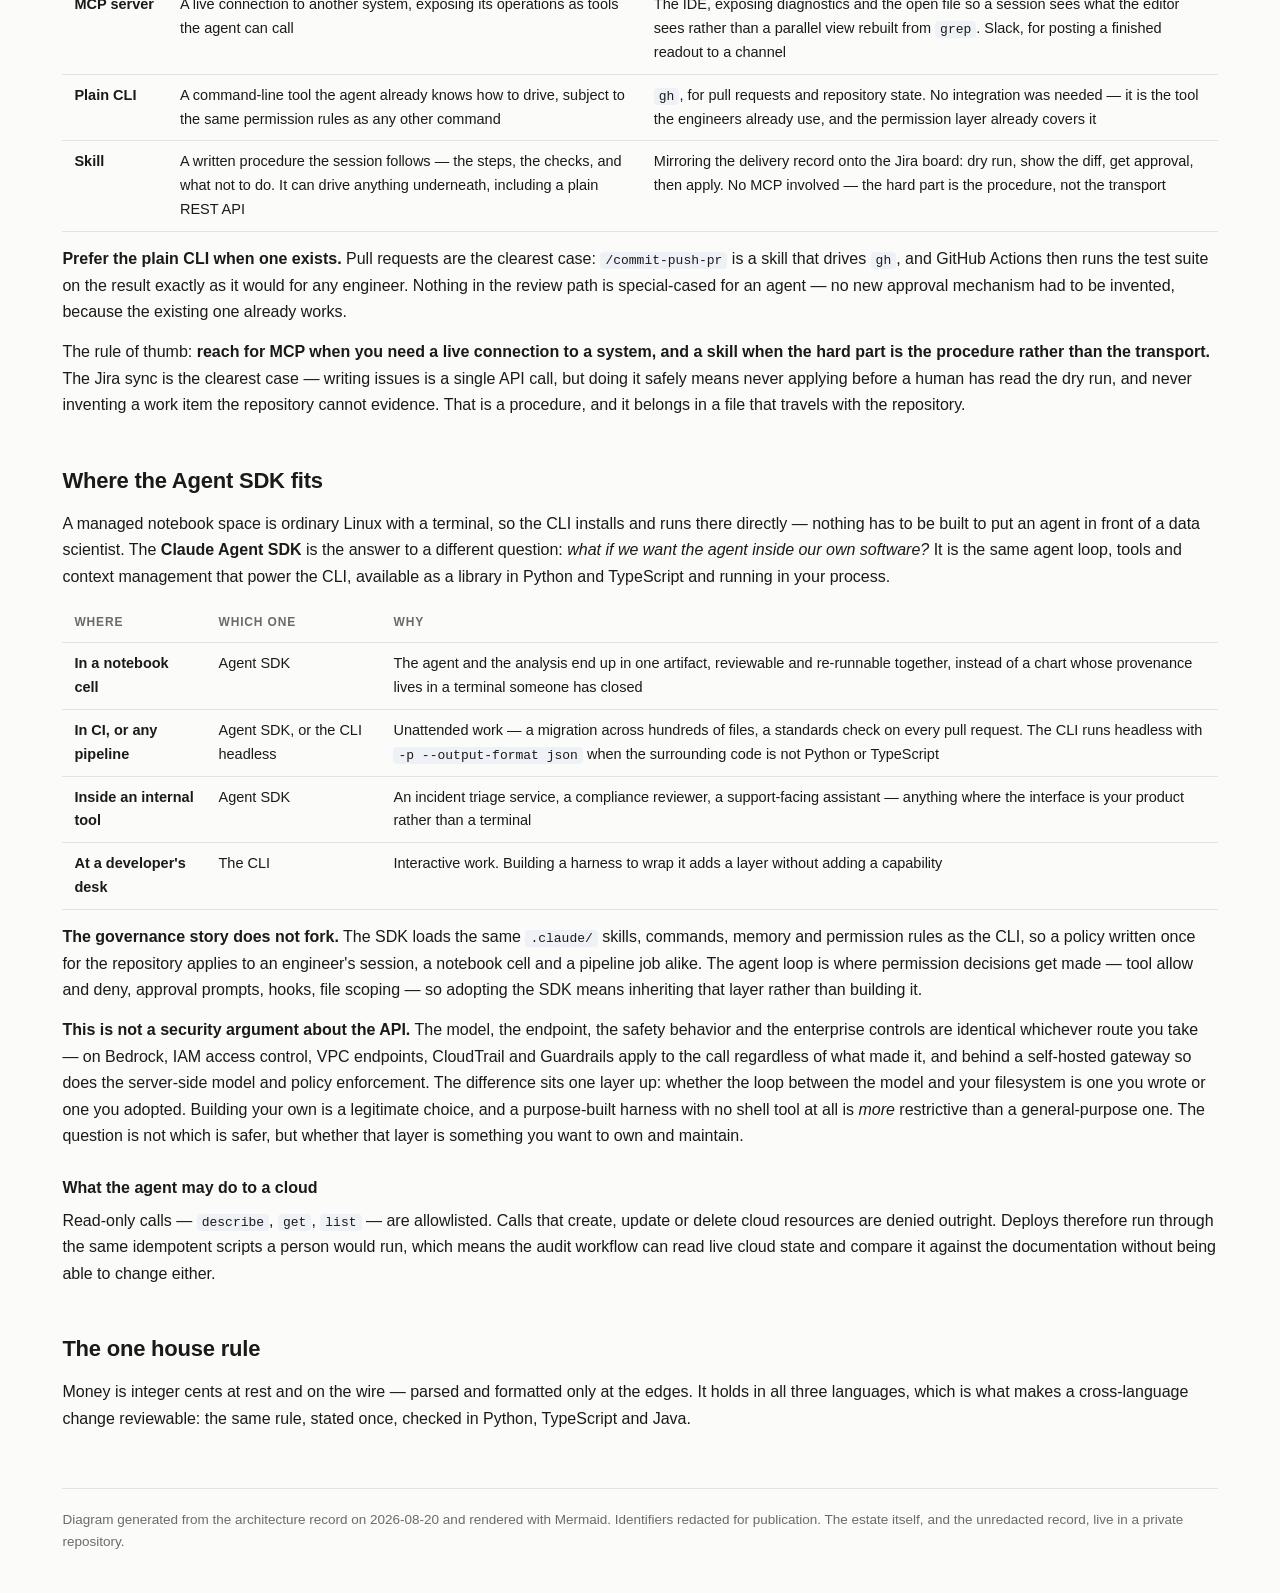
==== commit f409b878: "Rebuild architecture page — 2026-08-24" ====
--- a/index.html
+++ b/index.html
@@ -138,7 +138,7 @@
     <button class="fit">Fit</button>
     <button class="full">Full screen</button>
   </div>
-  <div class="stage"><div class="pan"><svg id="my-svg" width="100%" xmlns="http://www.w3.org/2000/svg" xmlns:xlink="http://www.w3.org/1999/xlink" class="flowchart" style="max-width: 2563.31px; background-color: transparent;" viewBox="0 -24 2563.3125 2445" role="graphics-document document" aria-roledescription="flowchart-v2"><style>#my-svg{font-family:"trebuchet ms",verdana,arial,sans-serif;font-size:16px;fill:#333;}@keyframes edge-animation-frame{from{stroke-dashoffset:0;}}@keyframes dash{to{stroke-dashoffset:0;}}#my-svg .edge-animation-slow{stroke-dasharray:9,5!important;stroke-dashoffset:900;animation:dash 50s linear infinite;stroke-linecap:round;}#my-svg .edge-animation-fast{stroke-dasharray:9,5!important;stroke-dashoffset:900;animation:dash 20s linear infinite;stroke-linecap:round;}#my-svg .error-icon{fill:#552222;}#my-svg .error-text{fill:#552222;stroke:#552222;}#my-svg .edge-thickness-normal{stroke-width:1px;}#my-svg .edge-thickness-thick{stroke-width:3.5px;}#my-svg .edge-pattern-solid{stroke-dasharray:0;}#my-svg .edge-thickness-invisible{stroke-width:0;fill:none;}#my-svg .edge-pattern-dashed{stroke-dasharray:3;}#my-svg .edge-pattern-dotted{stroke-dasharray:2;}#my-svg .marker{fill:#333333;stroke:#333333;}#my-svg .marker.cross{stroke:#333333;}#my-svg svg{font-family:"trebuchet ms",verdana,arial,sans-serif;font-size:16px;}#my-svg p{margin:0;}#my-svg .label{font-family:"trebuchet ms",verdana,arial,sans-serif;color:#333;}#my-svg .cluster-label text{fill:#333;}#my-svg .cluster-label span{color:#333;}#my-svg .cluster-label span p{background-color:transparent;}#my-svg .label text,#my-svg span{fill:#333;color:#333;}#my-svg .node rect,#my-svg .node circle,#my-svg .node ellipse,#my-svg .node polygon,#my-svg .node path{fill:#ECECFF;stroke:#9370DB;stroke-width:1px;}#my-svg .rough-node .label text,#my-svg .node .label text,#my-svg .image-shape .label,#my-svg .icon-shape .label{text-anchor:middle;}#my-svg .node .katex path{fill:#000;stroke:#000;stroke-width:1px;}#my-svg .rough-node .label,#my-svg .node .label,#my-svg .image-shape .label,#my-svg .icon-shape .label{text-align:center;}#my-svg .node.clickable{cursor:pointer;}#my-svg .root .anchor path{fill:#333333!important;stroke-width:0;stroke:#333333;}#my-svg .arrowheadPath{fill:#333333;}#my-svg .edgePath .path{stroke:#333333;stroke-width:1px;}#my-svg .flowchart-link{stroke:#333333;fill:none;}#my-svg .edgeLabel{background-color:rgba(232,232,232, 0.8);text-align:center;}#my-svg .edgeLabel p{background-color:rgba(232,232,232, 0.8);}#my-svg .edgeLabel rect{opacity:0.5;background-color:rgba(232,232,232, 0.8);fill:rgba(232,232,232, 0.8);}#my-svg .labelBkg{background-color:rgba(232, 232, 232, 0.5);}#my-svg .cluster rect{fill:#ffffde;stroke:#aaaa33;stroke-width:1px;}#my-svg .cluster text{fill:#333;}#my-svg .cluster span{color:#333;}#my-svg .node .collapsed-indicator{fill:#aaaa33;stroke:none;opacity:0.6;}#my-svg .node .collapsed-separator{stroke:#aaaa33;stroke-width:0.75px;}#my-svg div.mermaidTooltip{position:absolute;text-align:center;max-width:200px;padding:2px;font-family:"trebuchet ms",verdana,arial,sans-serif;font-size:12px;background:hsl(80, 100%, 96.2745098039%);border:1px solid #aaaa33;border-radius:2px;pointer-events:none;z-index:100;}#my-svg .flowchartTitleText{text-anchor:middle;font-size:18px;fill:#333;}#my-svg rect.text{fill:none;stroke-width:0;}#my-svg .icon-shape,#my-svg .image-shape{background-color:rgba(232,232,232, 0.8);text-align:center;}#my-svg .icon-shape p,#my-svg .image-shape p{background-color:rgba(232,232,232, 0.8);padding:2px;}#my-svg .icon-shape .label rect,#my-svg .image-shape .label rect{opacity:0.5;background-color:rgba(232,232,232, 0.8);fill:rgba(232,232,232, 0.8);}#my-svg .label-icon{display:inline-block;height:1em;overflow:visible;vertical-align:-0.125em;}#my-svg .node .label-icon path{fill:currentColor;stroke:revert;stroke-width:revert;}#my-svg .node .neo-node{stroke:#9370DB;}#my-svg [data-look="neo"].node rect,#my-svg [data-look="neo"].cluster rect,#my-svg [data-look="neo"].node polygon{stroke:#9370DB;filter:drop-shadow(1px 2px 2px rgba(185, 185, 185, 1));}#my-svg [data-look="neo"].swimlane.cluster rect{filter:none;}#my-svg [data-look="neo"].node path{stroke:#9370DB;stroke-width:1px;}#my-svg [data-look="neo"].node .outer-path{filter:drop-shadow(1px 2px 2px rgba(185, 185, 185, 1));}#my-svg [data-look="neo"].node .neo-line path{stroke:#9370DB;filter:none;}#my-svg [data-look="neo"].node circle{stroke:#9370DB;filter:drop-shadow(1px 2px 2px rgba(185, 185, 185, 1));}#my-svg [data-look="neo"].node circle .state-start{fill:#000000;}#my-svg [data-look="neo"].icon-shape .icon{fill:#9370DB;filter:drop-shadow(1px 2px 2px rgba(185, 185, 185, 1));}#my-svg [data-look="neo"].icon-shape .icon-neo path{stroke:#9370DB;filter:drop-shadow(1px 2px 2px rgba(185, 185, 185, 1));}#my-svg :root{--mermaid-font-family:"trebuchet ms",verdana,arial,sans-serif;}#my-svg .fallback&gt;*{stroke-dasharray:5!important;}#my-svg .fallback span{stroke-dasharray:5!important;}</style><g><marker id="my-svg_flowchart-v2-pointEnd" class="marker flowchart-v2" viewBox="0 0 10 10" refX="5" refY="5" markerUnits="userSpaceOnUse" markerWidth="8" markerHeight="8" orient="auto"><path d="M 0 0 L 10 5 L 0 10 z" class="arrowMarkerPath" style="stroke-width: 1; stroke-dasharray: 1, 0;"/></marker><marker id="my-svg_flowchart-v2-pointStart" class="marker flowchart-v2" viewBox="0 0 10 10" refX="4.5" refY="5" markerUnits="userSpaceOnUse" markerWidth="8" markerHeight="8" orient="auto"><path d="M 0 5 L 10 10 L 10 0 z" class="arrowMarkerPath" style="stroke-width: 1; stroke-dasharray: 1, 0;"/></marker><marker id="my-svg_flowchart-v2-pointEnd-margin" class="marker flowchart-v2" viewBox="0 0 11.5 14" refX="11.5" refY="7" markerUnits="userSpaceOnUse" markerWidth="10.5" markerHeight="14" orient="auto"><path d="M 0 0 L 11.5 7 L 0 14 z" class="arrowMarkerPath" style="stroke-width: 0; stroke-dasharray: 1, 0;"/></marker><marker id="my-svg_flowchart-v2-pointStart-margin" class="marker flowchart-v2" viewBox="0 0 11.5 14" refX="1" refY="7" markerUnits="userSpaceOnUse" markerWidth="11.5" markerHeight="14" orient="auto"><polygon points="0,7 11.5,14 11.5,0" class="arrowMarkerPath" style="stroke-width: 0; stroke-dasharray: 1, 0;"/></marker><marker id="my-svg_flowchart-v2-circleEnd" class="marker flowchart-v2" viewBox="0 0 10 10" refX="11" refY="5" markerUnits="userSpaceOnUse" markerWidth="11" markerHeight="11" orient="auto"><circle cx="5" cy="5" r="5" class="arrowMarkerPath" style="stroke-width: 1; stroke-dasharray: 1, 0;"/></marker><marker id="my-svg_flowchart-v2-circleStart" class="marker flowchart-v2" viewBox="0 0 10 10" refX="-1" refY="5" markerUnits="userSpaceOnUse" markerWidth="11" markerHeight="11" orient="auto"><circle cx="5" cy="5" r="5" class="arrowMarkerPath" style="stroke-width: 1; stroke-dasharray: 1, 0;"/></marker><marker id="my-svg_flowchart-v2-circleEnd-margin" class="marker flowchart-v2" viewBox="0 0 10 10" refY="5" refX="12.25" markerUnits="userSpaceOnUse" markerWidth="14" markerHeight="14" orient="auto"><circle cx="5" cy="5" r="5" class="arrowMarkerPath" style="stroke-width: 0; stroke-dasharray: 1, 0;"/></marker><marker id="my-svg_flowchart-v2-circleStart-margin" class="marker flowchart-v2" viewBox="0 0 10 10" refX="-2" refY="5" markerUnits="userSpaceOnUse" markerWidth="14" markerHeight="14" orient="auto"><circle cx="5" cy="5" r="5" class="arrowMarkerPath" style="stroke-width: 0; stroke-dasharray: 1, 0;"/></marker><marker id="my-svg_flowchart-v2-crossEnd" class="marker cross flowchart-v2" viewBox="0 0 11 11" refX="12" refY="5.2" markerUnits="userSpaceOnUse" markerWidth="11" markerHeight="11" orient="auto"><path d="M 1,1 l 9,9 M 10,1 l -9,9" class="arrowMarkerPath" style="stroke-width: 2; stroke-dasharray: 1, 0;"/></marker><marker id="my-svg_flowchart-v2-crossStart" class="marker cross flowchart-v2" viewBox="0 0 11 11" refX="-1" refY="5.2" markerUnits="userSpaceOnUse" markerWidth="11" markerHeight="11" orient="auto"><path d="M 1,1 l 9,9 M 10,1 l -9,9" class="arrowMarkerPath" style="stroke-width: 2; stroke-dasharray: 1, 0;"/></marker><marker id="my-svg_flowchart-v2-crossEnd-margin" class="marker cross flowchart-v2" viewBox="0 0 15 15" refX="17.7" refY="7.5" markerUnits="userSpaceOnUse" markerWidth="12" markerHeight="12" orient="auto"><path d="M 1,1 L 14,14 M 1,14 L 14,1" class="arrowMarkerPath" style="stroke-width: 2.5;"/></marker><marker id="my-svg_flowchart-v2-crossStart-margin" class="marker cross flowchart-v2" viewBox="0 0 15 15" refX="-3.5" refY="7.5" markerUnits="userSpaceOnUse" markerWidth="12" markerHeight="12" orient="auto"><path d="M 1,1 L 14,14 M 1,14 L 14,1" class="arrowMarkerPath" style="stroke-width: 2.5; stroke-dasharray: 1, 0;"/></marker><g class="root"><g class="clusters"><g class="cluster" id="my-svg-AWSE" data-look="classic"><rect style="" x="8" y="674" width="1282.3125" height="1739"/><g class="cluster-label" transform="translate(524.1875, 684)"><foreignObject width="249.9375" height="24"><div xmlns="http://www.w3.org/1999/xhtml" style="display: table-cell; white-space: nowrap; line-height: 1.5;"><span class="nodeLabel"><p>AWS us-east-1 - account «account»</p></span></div></foreignObject></g></g><g class="cluster" id="my-svg-AWSW" data-look="classic"><rect style="" x="1620.3125" y="674" width="330" height="464"/><g class="cluster-label" transform="translate(1651.296875, 684)"><foreignObject width="268.03125" height="24"><div xmlns="http://www.w3.org/1999/xhtml" style="display: table-cell; white-space: nowrap; line-height: 1.5;"><span class="nodeLabel"><p>AWS us-west-2 - the identity provider</p></span></div></foreignObject></g></g><g class="cluster" id="my-svg-LAPTOP" data-look="classic"><rect style="" x="1415.3125" y="-16" width="845" height="688"/><g class="cluster-label" transform="translate(1646.34375, -6)"><foreignObject width="382.9375" height="24"><div xmlns="http://www.w3.org/1999/xhtml" style="display: table-cell; white-space: nowrap; line-height: 1.5;"><span class="nodeLabel"><p>Developer laptop - what the developer actually holds</p></span></div></foreignObject></g></g><g class="cluster" id="my-svg-EC2" data-look="classic"><rect style="" x="28" y="1140" width="932.3125" height="808"/><g class="cluster-label" transform="translate(341.625, 1150)"><foreignObject width="305.0625" height="24"><div xmlns="http://www.w3.org/1999/xhtml" style="display: table-cell; white-space: nowrap; line-height: 1.5;"><span class="nodeLabel"><p>EC2 t4g.small - AL2023 arm64 - «instance»</p></span></div></foreignObject></g></g></g><g class="edgePaths"><path d="M1785.313,339L1785.313,357.167C1785.313,375.333,1785.313,411.667,1785.313,435.333C1785.313,459,1785.313,470,1785.313,475.5L1785.313,481" id="my-svg-L_MS_CC_0" class="edge-thickness-normal edge-pattern-solid edge-thickness-normal edge-pattern-solid flowchart-link" style=";" data-edge="true" data-et="edge" data-id="L_MS_CC_0" data-points="W3sieCI6MTc4NS4zMTI1LCJ5IjozMzl9LHsieCI6MTc4NS4zMTI1LCJ5Ijo0NDh9LHsieCI6MTc4NS4zMTI1LCJ5Ijo0ODV9XQ==" data-look="classic" marker-end="url(#my-svg_flowchart-v2-pointEnd)"/><path d="M363,1365.733L334.667,1377.444C306.333,1389.156,249.667,1412.578,221.333,1433.789C193,1455,193,1474,193,1483.5L193,1493" id="my-svg-L_GW_PG_0" class="edge-thickness-normal edge-pattern-solid edge-thickness-normal edge-pattern-solid flowchart-link" style=";" data-edge="true" data-et="edge" data-id="L_GW_PG_0" data-points="W3sieCI6MzYzLCJ5IjoxMzY1LjczMzMzMzMzMzMzMzN9LHsieCI6MTkzLCJ5IjoxNDM2fSx7IngiOjE5MywieSI6MTQ5N31d" data-look="classic" marker-end="url(#my-svg_flowchart-v2-pointEnd)"/><path d="M1125.313,1923L1125.313,1927.167C1125.313,1931.333,1125.313,1939.667,1125.313,1948C1125.313,1956.333,1125.313,1964.667,1125.313,1973C1125.313,1981.333,1125.313,1989.667,1125.313,1993.833L1125.313,1998" id="my-svg-L_BR_ZDR_0" class="edge-thickness-normal edge-pattern-solid edge-thickness-normal edge-pattern-solid flowchart-link" style=";" data-edge="true" data-et="edge" data-id="L_BR_ZDR_0" data-points="W3sieCI6MTEyNS4zMTI1LCJ5IjoxOTIzfSx7IngiOjExMjUuMzEyNSwieSI6MTk0OH0seyJ4IjoxMTI1LjMxMjUsInkiOjE5NzN9LHsieCI6MTEyNS4zMTI1LCJ5IjoxOTk4fV0=" data-look="classic"/><path d="M173,1053L173,1067.167C173,1081.333,173,1109.667,173,1128C173,1146.333,173,1154.667,173,1163C173,1171.333,173,1179.667,204.045,1195.863C235.09,1212.06,297.18,1236.12,328.225,1248.15L359.27,1260.18" id="my-svg-L_SSMP_GW_0" class="edge-thickness-normal edge-pattern-dotted edge-thickness-normal edge-pattern-solid flowchart-link" style=";" data-edge="true" data-et="edge" data-id="L_SSMP_GW_0" data-points="W3sieCI6MTczLCJ5IjoxMDUzfSx7IngiOjE3MywieSI6MTEzOH0seyJ4IjoxNzMsInkiOjExNjN9LHsieCI6MTczLCJ5IjoxMTg4fSx7IngiOjM2MywieSI6MTI2MS42MjV9XQ==" data-look="classic" marker-end="url(#my-svg_flowchart-v2-pointEnd)"/><path d="M483,1041L483,1057.167C483,1073.333,483,1105.667,483,1126C483,1146.333,483,1154.667,483,1163C483,1171.333,483,1179.667,483.282,1187.335C483.565,1195.004,484.13,1202.009,484.412,1205.511L484.695,1209.013" id="my-svg-L_IAMP_GW_0" class="edge-thickness-normal edge-pattern-dotted edge-thickness-normal edge-pattern-solid flowchart-link" style=";" data-edge="true" data-et="edge" data-id="L_IAMP_GW_0" data-points="W3sieCI6NDgzLCJ5IjoxMDQxfSx7IngiOjQ4MywieSI6MTEzOH0seyJ4Ijo0ODMsInkiOjExNjN9LHsieCI6NDgzLCJ5IjoxMTg4fSx7IngiOjQ4NS4wMTYxMjkwMzIyNTgwNSwieSI6MTIxM31d" data-look="classic" marker-end="url(#my-svg_flowchart-v2-pointEnd)"/><path d="M1785.313,635L1785.313,641.167C1785.313,647.333,1785.313,659.667,1785.313,670C1785.313,680.333,1785.313,688.667,1785.313,697C1785.313,705.333,1785.313,713.667,1785.313,727.333C1785.313,741,1785.313,760,1785.313,769.5L1785.313,779" id="my-svg-L_CC_COG_0" class="edge-thickness-thick edge-pattern-solid edge-thickness-normal edge-pattern-solid flowchart-link" style=";" data-edge="true" data-et="edge" data-id="L_CC_COG_0" data-points="W3sieCI6MTc4NS4zMTI1LCJ5Ijo2MzV9LHsieCI6MTc4NS4zMTI1LCJ5Ijo2NzJ9LHsieCI6MTc4NS4zMTI1LCJ5Ijo2OTd9LHsieCI6MTc4NS4zMTI1LCJ5Ijo3MjJ9LHsieCI6MTc4NS4zMTI1LCJ5Ijo3ODN9XQ==" data-look="classic" marker-end="url(#my-svg_flowchart-v2-pointEnd)"/><path d="M1655.313,604.121L1621.979,615.434C1588.646,626.747,1521.979,649.374,1488.646,664.854C1455.313,680.333,1455.313,688.667,1455.313,697C1455.313,705.333,1455.313,713.667,1455.313,721.333C1455.313,729,1455.313,736,1455.313,739.5L1455.313,743" id="my-svg-L_CC_TSNET_0" class="edge-thickness-thick edge-pattern-solid edge-thickness-normal edge-pattern-solid flowchart-link" style=";" data-edge="true" data-et="edge" data-id="L_CC_TSNET_0" data-points="W3sieCI6MTY1NS4zMTI1LCJ5Ijo2MDQuMTIxMjEyMTIxMjEyMX0seyJ4IjoxNDU1LjMxMjUsInkiOjY3Mn0seyJ4IjoxNDU1LjMxMjUsInkiOjY5N30seyJ4IjoxNDU1LjMxMjUsInkiOjcyMn0seyJ4IjoxNDU1LjMxMjUsInkiOjc0N31d" data-look="classic" marker-end="url(#my-svg_flowchart-v2-pointEnd)"/><path d="M1325.313,966.856L1224.703,995.38C1124.094,1023.904,922.875,1080.952,822.266,1113.643C721.656,1146.333,721.656,1154.667,721.656,1163C721.656,1171.333,721.656,1179.667,705.8,1192.432C689.943,1205.198,658.23,1222.396,642.373,1230.995L626.516,1239.594" id="my-svg-L_TSNET_GW_0" class="edge-thickness-thick edge-pattern-solid edge-thickness-normal edge-pattern-solid flowchart-link" style=";" data-edge="true" data-et="edge" data-id="L_TSNET_GW_0" data-points="W3sieCI6MTMyNS4zMTI1LCJ5Ijo5NjYuODU2NDk3ODQ4OTU4NX0seyJ4Ijo3MjEuNjU2MjUsInkiOjExMzh9LHsieCI6NzIxLjY1NjI1LCJ5IjoxMTYzfSx7IngiOjcyMS42NTYyNSwieSI6MTE4OH0seyJ4Ijo2MjMsInkiOjEyNDEuNTAxMTYxNjc4MjgzNn1d" data-look="classic" marker-end="url(#my-svg_flowchart-v2-pointEnd)"/><path d="M428.056,1411L425.323,1415.167C422.59,1419.333,417.123,1427.667,511.038,1466.503C604.953,1505.339,798.25,1574.678,894.899,1609.347L991.547,1644.016" id="my-svg-L_GW_BR_0" class="edge-thickness-thick edge-pattern-solid edge-thickness-normal edge-pattern-solid flowchart-link" style=";" data-edge="true" data-et="edge" data-id="L_GW_BR_0" data-points="W3sieCI6NDI4LjA1NjE5OTU5Njc3NDIsInkiOjE0MTF9LHsieCI6NDExLjY1NjI1LCJ5IjoxNDM2fSx7IngiOjk5NS4zMTI1LCJ5IjoxNjQ1LjM2NjkwNDU4NDY2NTJ9XQ==" data-look="classic" marker-end="url(#my-svg_flowchart-v2-pointEnd)"/><path d="M623,1385.723L637.776,1394.103C652.552,1402.482,682.104,1419.241,884.336,1465.747C1086.568,1512.254,1461.481,1588.508,1648.937,1626.635L1836.393,1664.762" id="my-svg-L_GW_POL_0" class="edge-thickness-normal edge-pattern-solid edge-thickness-normal edge-pattern-solid flowchart-link" style=";" data-edge="true" data-et="edge" data-id="L_GW_POL_0" data-points="W3sieCI6NjIzLCJ5IjoxMzg1LjcyMzAyNDE1MzIwODZ9LHsieCI6NzExLjY1NjI1LCJ5IjoxNDM2fSx7IngiOjE4NDAuMzEyNSwieSI6MTY2NS41NTkxMDMyMTAyNjg5fV0=" data-look="classic" marker-end="url(#my-svg_flowchart-v2-pointEnd)"/><path d="M623,1379.545L641.109,1388.954C659.219,1398.363,695.438,1417.182,949.332,1465.567C1203.226,1513.953,1674.796,1591.905,1910.581,1630.882L2146.366,1669.858" id="my-svg-L_GW_AUD_0" class="edge-thickness-normal edge-pattern-solid edge-thickness-normal edge-pattern-solid flowchart-link" style=";" data-edge="true" data-et="edge" data-id="L_GW_AUD_0" data-points="W3sieCI6NjIzLCJ5IjoxMzc5LjU0NDg0NzQ1MzE4ODR9LHsieCI6NzMxLjY1NjI1LCJ5IjoxNDM2fSx7IngiOjIxNTAuMzEyNSwieSI6MTY3MC41MTA0MDIxNjMxNjU3fV0=" data-look="classic" marker-end="url(#my-svg_flowchart-v2-pointEnd)"/><path d="M1970.313,1533L1970.313,1516.833C1970.313,1500.667,1970.313,1468.333,1970.313,1431.5C1970.313,1394.667,1970.313,1353.333,1970.313,1312C1970.313,1270.667,1970.313,1229.333,1970.313,1204.5C1970.313,1179.667,1970.313,1171.333,1970.313,1163C1970.313,1154.667,1970.313,1146.333,1970.313,1107.5C1970.313,1068.667,1970.313,999.333,1970.313,930C1970.313,860.667,1970.313,791.333,1970.313,752.5C1970.313,713.667,1970.313,705.333,1970.313,697C1970.313,688.667,1970.313,680.333,1960.697,670.345C1951.081,660.357,1931.85,648.714,1922.234,642.893L1912.618,637.072" id="my-svg-L_POL_CC_0" class="edge-thickness-normal edge-pattern-dotted edge-thickness-normal edge-pattern-solid flowchart-link" style=";" data-edge="true" data-et="edge" data-id="L_POL_CC_0" data-points="[base64]" data-look="classic" marker-end="url(#my-svg_flowchart-v2-pointEnd)"/></g><g class="edgeLabels"><g class="edgeLabel"><g class="label" data-id="L_MS_CC_0" transform="translate(0, 0)"><foreignObject width="0" height="0"><div xmlns="http://www.w3.org/1999/xhtml" class="labelBkg" style="display: table-cell; white-space: nowrap; line-height: 1.5; max-width: 200px; text-align: center;"><span class="edgeLabel"></span></div></foreignObject></g></g><g class="edgeLabel"><g class="label" data-id="L_GW_PG_0" transform="translate(0, 0)"><foreignObject width="0" height="0"><div xmlns="http://www.w3.org/1999/xhtml" class="labelBkg" style="display: table-cell; white-space: nowrap; line-height: 1.5; max-width: 200px; text-align: center;"><span class="edgeLabel"></span></div></foreignObject></g></g><g class="edgeLabel"><g class="label" data-id="L_BR_ZDR_0" transform="translate(0, 0)"><foreignObject width="0" height="0"><div xmlns="http://www.w3.org/1999/xhtml" class="labelBkg" style="display: table-cell; white-space: nowrap; line-height: 1.5; max-width: 200px; text-align: center;"><span class="edgeLabel"></span></div></foreignObject></g></g><g class="edgeLabel"><g class="label" data-id="L_SSMP_GW_0" transform="translate(0, 0)"><foreignObject width="0" height="0"><div xmlns="http://www.w3.org/1999/xhtml" class="labelBkg" style="display: table-cell; white-space: nowrap; line-height: 1.5; max-width: 200px; text-align: center;"><span class="edgeLabel"></span></div></foreignObject></g></g><g class="edgeLabel"><g class="label" data-id="L_IAMP_GW_0" transform="translate(0, 0)"><foreignObject width="0" height="0"><div xmlns="http://www.w3.org/1999/xhtml" class="labelBkg" style="display: table-cell; white-space: nowrap; line-height: 1.5; max-width: 200px; text-align: center;"><span class="edgeLabel"></span></div></foreignObject></g></g><g class="edgeLabel"><g class="label" data-id="L_CC_COG_0" transform="translate(0, 0)"><foreignObject width="0" height="0"><div xmlns="http://www.w3.org/1999/xhtml" class="labelBkg" style="display: table-cell; white-space: nowrap; line-height: 1.5; max-width: 200px; text-align: center;"><span class="edgeLabel"></span></div></foreignObject></g></g><g class="edgeLabel"><g class="label" data-id="L_CC_TSNET_0" transform="translate(0, 0)"><foreignObject width="0" height="0"><div xmlns="http://www.w3.org/1999/xhtml" class="labelBkg" style="display: table-cell; white-space: nowrap; line-height: 1.5; max-width: 200px; text-align: center;"><span class="edgeLabel"></span></div></foreignObject></g></g><g class="edgeLabel"><g class="label" data-id="L_TSNET_GW_0" transform="translate(0, 0)"><foreignObject width="0" height="0"><div xmlns="http://www.w3.org/1999/xhtml" class="labelBkg" style="display: table-cell; white-space: nowrap; line-height: 1.5; max-width: 200px; text-align: center;"><span class="edgeLabel"></span></div></foreignObject></g></g><g class="edgeLabel"><g class="label" data-id="L_GW_BR_0" transform="translate(0, 0)"><foreignObject width="0" height="0"><div xmlns="http://www.w3.org/1999/xhtml" class="labelBkg" style="display: table-cell; white-space: nowrap; line-height: 1.5; max-width: 200px; text-align: center;"><span class="edgeLabel"></span></div></foreignObject></g></g><g class="edgeLabel"><g class="label" data-id="L_GW_POL_0" transform="translate(0, 0)"><foreignObject width="0" height="0"><div xmlns="http://www.w3.org/1999/xhtml" class="labelBkg" style="display: table-cell; white-space: nowrap; line-height: 1.5; max-width: 200px; text-align: center;"><span class="edgeLabel"></span></div></foreignObject></g></g><g class="edgeLabel"><g class="label" data-id="L_GW_AUD_0" transform="translate(0, 0)"><foreignObject width="0" height="0"><div xmlns="http://www.w3.org/1999/xhtml" class="labelBkg" style="display: table-cell; white-space: nowrap; line-height: 1.5; max-width: 200px; text-align: center;"><span class="edgeLabel"></span></div></foreignObject></g></g><g class="edgeLabel"><g class="label" data-id="L_POL_CC_0" transform="translate(0, 0)"><foreignObject width="0" height="0"><div xmlns="http://www.w3.org/1999/xhtml" class="labelBkg" style="display: table-cell; white-space: nowrap; line-height: 1.5; max-width: 200px; text-align: center;"><span class="edgeLabel"></span></div></foreignObject></g></g></g><g class="nodes"><g class="node default" id="my-svg-flowchart-CC-0" data-look="classic" transform="translate(1785.3125, 560)"><rect class="basic label-container" style="" x="-130" y="-75" width="260" height="150"/><g class="label" style="" transform="translate(-100, -60)"><rect/><foreignObject width="200" height="120"><div xmlns="http://www.w3.org/1999/xhtml" style="display: table; white-space: break-spaces; line-height: 1.5; max-width: 200px; text-align: center; width: 200px;"><span class="nodeLabel"><p><b>Claude Code</b><br />an IdP session, and nothing else<br /><b>no AWS credential on this machine</b></p></span></div></foreignObject></g></g><g class="node default" id="my-svg-flowchart-MS-1" data-look="classic" transform="translate(1785.3125, 240)"><rect class="basic label-container" style="" x="-130" y="-99" width="260" height="198"/><g class="label" style="" transform="translate(-100, -84)"><rect/><foreignObject width="200" height="168"><div xmlns="http://www.w3.org/1999/xhtml" style="display: table; white-space: break-spaces; line-height: 1.5; max-width: 200px; text-align: center; width: 200px;"><span class="nodeLabel"><p>managed-settings.json<br />forceLoginMethod - forceLoginGatewayUrl<br /><i>managed-only keys: MDM pushes these,<br />a developer cannot set them</i></p></span></div></foreignObject></g></g><g class="node default fallback" id="my-svg-flowchart-LOCALGW-2" data-look="classic" transform="translate(2095.3125, 560)"><rect class="basic label-container" style="stroke-dasharray:5 !important" x="-130" y="-87" width="260" height="174"/><g class="label" style="" transform="translate(-100, -72)"><rect/><foreignObject width="200" height="144"><div xmlns="http://www.w3.org/1999/xhtml" style="display: table; white-space: break-spaces; line-height: 1.5; max-width: 200px; text-align: center; width: 200px;"><span class="nodeLabel"><p><i>fallback - the same binary, run here</i><br />127.0.0.1:8080, Homebrew postgres<br /><i>switching is one URL in managed settings</i></p></span></div></foreignObject></g></g><g class="node default" id="my-svg-flowchart-COG-5" data-look="classic" transform="translate(1785.3125, 930)"><rect class="basic label-container" style="" x="-130" y="-147" width="260" height="294"/><g class="label" style="" transform="translate(-100, -132)"><rect/><foreignObject width="200" height="264"><div xmlns="http://www.w3.org/1999/xhtml" style="display: table; white-space: break-spaces; line-height: 1.5; max-width: 200px; text-align: center; width: 200px;"><span class="nodeLabel"><p><b>1 · 2 - sign in, session minted</b><br />Cognito user pool - OIDC<br />hosted-UI domain, authorization code flow<br />scopes: openid, profile, email<br /><i>no offline_access - Cognito rejects unknown scopes</i><br /><i>email_verified=true, or the sign-in is refused</i></p></span></div></foreignObject></g></g><g class="node default" id="my-svg-flowchart-TSNET-6" data-look="classic" transform="translate(1455.3125, 930)"><rect class="basic label-container" style="" x="-130" y="-183" width="260" height="366"/><g class="label" style="" transform="translate(-100, -168)"><rect/><foreignObject width="200" height="336"><div xmlns="http://www.w3.org/1999/xhtml" style="display: table; white-space: break-spaces; line-height: 1.5; max-width: 200px; text-align: center; width: 200px;"><span class="nodeLabel"><p><b>3 - every model call, inside the tunnel</b><br />Tailscale tailnet - WireGuard<br />claude-gateway.«tailnet».ts.net<br />Let's Encrypt cert, issued by Tailscale<br />tailscale serve --https=443 to 127.0.0.1:8080<br /><i>Claude Code refuses plain HTTP off-loopback,<br />even to an RFC1918 address - this is the fix</i></p></span></div></foreignObject></g></g><g class="node default" id="my-svg-flowchart-GW-7" data-look="classic" transform="translate(493, 1312)"><rect class="basic label-container" style="" x="-130" y="-99" width="260" height="198"/><g class="label" style="" transform="translate(-100, -84)"><rect/><foreignObject width="200" height="168"><div xmlns="http://www.w3.org/1999/xhtml" style="display: table; white-space: break-spaces; line-height: 1.5; max-width: 200px; text-align: center; width: 200px;"><span class="nodeLabel"><p><b>claude gateway</b> - systemd unit<br />binary from the signed dnf repo, so it<br />cannot update itself under a demo<br />listen 127.0.0.1:8080</p></span></div></foreignObject></g></g><g class="node default" id="my-svg-flowchart-PG-8" data-look="classic" transform="translate(193, 1692)"><rect class="basic label-container" style="" x="-130" y="-195" width="260" height="390"/><g class="label" style="" transform="translate(-100, -180)"><rect/><foreignObject width="200" height="360"><div xmlns="http://www.w3.org/1999/xhtml" style="display: table; white-space: break-spaces; line-height: 1.5; max-width: 200px; text-align: center; width: 200px;"><span class="nodeLabel"><p>postgresql 16 - local to the box<br />sessions, spend limits, audit<br /><i>password generated on the instance into<br />/etc/claude-gateway/pgpass (0600), read by<br />gateway.yaml as file: - never leaves the box</i><br /><i>pg_hba is scram-sha-256 on loopback, so a<br />passwordless role cannot connect</i></p></span></div></foreignObject></g></g><g class="node default" id="my-svg-flowchart-TSD-9" data-look="classic" transform="translate(494.15625, 1692)"><rect class="basic label-container" style="" x="-121.15625" y="-39" width="242.3125" height="78"/><g class="label" style="" transform="translate(-91.15625, -24)"><rect/><foreignObject width="182.3125" height="48"><div xmlns="http://www.w3.org/1999/xhtml" style="display: table-cell; white-space: nowrap; line-height: 1.5; max-width: 200px; text-align: center;"><span class="nodeLabel"><p>tailscaled - subnet router<br />advertises 172.31.0.0/20</p></span></div></foreignObject></g></g><g class="node default" id="my-svg-flowchart-SGN-10" data-look="classic" transform="translate(795.3125, 1692)"><rect class="basic label-container" style="fill:#f6f4ff !important" x="-130" y="-87" width="260" height="174"/><g class="label" style="" transform="translate(-100, -72)"><rect/><foreignObject width="200" height="144"><div xmlns="http://www.w3.org/1999/xhtml" style="display: table; white-space: break-spaces; line-height: 1.5; max-width: 200px; text-align: center; width: 200px;"><span class="nodeLabel"><p>Security group - <b>zero inbound rules</b><br />no SSH port, no key pair, nothing exposed<br />administration is SSM Session Manager</p></span></div></foreignObject></g></g><g class="node default" id="my-svg-flowchart-SSMP-13" data-look="classic" transform="translate(173, 930)"><rect class="basic label-container" style="" x="-130" y="-123" width="260" height="246"/><g class="label" style="" transform="translate(-100, -108)"><rect/><foreignObject width="200" height="216"><div xmlns="http://www.w3.org/1999/xhtml" style="display: table; white-space: break-spaces; line-height: 1.5; max-width: 200px; text-align: center; width: 200px;"><span class="nodeLabel"><p>SSM Parameter Store - SecureString<br />/claude-gateway/*<br />OIDC issuer - client id - client secret<br />JWT key - Tailscale auth key<br /><i>read at service start, never in user-data</i></p></span></div></foreignObject></g></g><g class="node default" id="my-svg-flowchart-IAMP-14" data-look="classic" transform="translate(483, 930)"><rect class="basic label-container" style="" x="-130" y="-111" width="260" height="222"/><g class="label" style="" transform="translate(-100, -96)"><rect/><foreignObject width="200" height="192"><div xmlns="http://www.w3.org/1999/xhtml" style="display: table; white-space: break-spaces; line-height: 1.5; max-width: 200px; text-align: center; width: 200px;"><span class="nodeLabel"><p>IAM instance profile - <b>no static keys</b><br />bedrock:InvokeModel* / Converse*<br />ssm:GetParameter on /claude-gateway/* only<br />kms:Decrypt conditioned on ssm ViaService</p></span></div></foreignObject></g></g><g class="node default" id="my-svg-flowchart-BR-15" data-look="classic" transform="translate(1125.3125, 1692)"><rect class="basic label-container" style="" x="-130" y="-231" width="260" height="462"/><g class="label" style="" transform="translate(-100, -216)"><rect/><foreignObject width="200" height="432"><div xmlns="http://www.w3.org/1999/xhtml" style="display: table; white-space: break-spaces; line-height: 1.5; max-width: 200px; text-align: center; width: 200px;"><span class="nodeLabel"><p><b>4 - inference · Amazon Bedrock</b><br />bedrock-runtime<br /><i>the AWS default credential chain -<br />no key is copied anywhere</i><br />us.anthropic.claude-opus-4-6-v1<br />us.anthropic.claude-sonnet-4-6<br />us.anthropic.claude-haiku-4-5<br /><i>us. is the US geo profile at the 10% premium,<br />global. the same line at list - one word,<br />and that is the residency decision</i></p></span></div></foreignObject></g></g><g class="node default" id="my-svg-flowchart-ZDR-16" data-look="classic" transform="translate(1125.3125, 2193)"><rect class="basic label-container" style="fill:#f6f4ff !important" x="-130" y="-195" width="260" height="390"/><g class="label" style="" transform="translate(-100, -180)"><rect/><foreignObject width="200" height="360"><div xmlns="http://www.w3.org/1999/xhtml" style="display: table; white-space: break-spaces; line-height: 1.5; max-width: 200px; text-align: center; width: 200px;"><span class="nodeLabel"><p><b>Zero data retention - mode none</b><br />nothing written to durable storage by AWS,<br />nothing shared with the model provider<br /><b>set and re-read on all four cells, 2026-08-23:</b><br />bedrock-runtime + bedrock-mantle,<br />us-east-1 + us-west-2<br /><i>scoped per region AND per control plane</i><br /><i>proved by API - fails closed - lockable by SCP</i></p></span></div></foreignObject></g></g><g class="node default" id="my-svg-flowchart-POL-31" data-look="classic" transform="translate(1970.3125, 1692)"><rect class="basic label-container" style="fill:#f6f4ff !important" x="-130" y="-159" width="260" height="318"/><g class="label" style="" transform="translate(-100, -144)"><rect/><foreignObject width="200" height="288"><div xmlns="http://www.w3.org/1999/xhtml" style="display: table; white-space: break-spaces; line-height: 1.5; max-width: 200px; text-align: center; width: 200px;"><span class="nodeLabel"><p><b>Policy, enforced server-side</b><br /><i>served as managed.serve, with a sha256 checksum</i><br />availableModels + enforceAvailableModels<br />permissions.deny - desktop: {}<br />keyed on IdP group, delivered at the managed<br />settings tier - a developer cannot override it</p></span></div></foreignObject></g></g><g class="node default" id="my-svg-flowchart-AUD-32" data-look="classic" transform="translate(2280.3125, 1692)"><rect class="basic label-container" style="fill:#f6f4ff !important" x="-130" y="-87" width="260" height="174"/><g class="label" style="" transform="translate(-100, -72)"><rect/><foreignObject width="200" height="144"><div xmlns="http://www.w3.org/1999/xhtml" style="display: table; white-space: break-spaces; line-height: 1.5; max-width: 200px; text-align: center; width: 200px;"><span class="nodeLabel"><p><b>Audit</b> - one JSON line each<br />device.authorize - session.mint<br />managed.serve - inference<br />identity, model, upstream, status, latency</p></span></div></foreignObject></g></g><g class="node default" id="my-svg-flowchart-DIFF-39" data-look="classic" transform="translate(2425.3125, 240)"><rect class="basic label-container" style="fill:#f6f4ff !important" x="-130" y="-183" width="260" height="366"/><g class="label" style="" transform="translate(-100, -168)"><rect/><foreignObject width="200" height="336"><div xmlns="http://www.w3.org/1999/xhtml" style="display: table; white-space: break-spaces; line-height: 1.5; max-width: 200px; text-align: center; width: 200px;"><span class="nodeLabel"><p><b>What differs at FinTechCo</b><br />Cognito to Okta or Entra - one oidc: block either way<br />single EC2 to Fargate + RDS + ALB<br />Tailscale MagicDNS to an internal ALB with an ACM cert<br />one catch-all policy to one per IdP group<br /><i>the security properties are identical either way;<br />what a single box gives up is availability, not posture</i></p></span></div></foreignObject></g></g></g></g></g><defs><filter id="my-svg-drop-shadow" height="130%" width="130%"><feDropShadow dx="4" dy="4" stdDeviation="0" flood-opacity="0.06" flood-color="#000000"/></filter></defs><defs><filter id="my-svg-drop-shadow-small" height="150%" width="150%"><feDropShadow dx="2" dy="2" stdDeviation="0" flood-opacity="0.06" flood-color="#000000"/></filter></defs></svg></div></div>
+  <div class="stage"><div class="pan"><svg id="my-svg" width="100%" xmlns="http://www.w3.org/2000/svg" xmlns:xlink="http://www.w3.org/1999/xlink" class="flowchart" style="max-width: 1951px; background-color: transparent;" viewBox="0 -24 1951 2309" role="graphics-document document" aria-roledescription="flowchart-v2"><style>#my-svg{font-family:"trebuchet ms",verdana,arial,sans-serif;font-size:16px;fill:#333;}@keyframes edge-animation-frame{from{stroke-dashoffset:0;}}@keyframes dash{to{stroke-dashoffset:0;}}#my-svg .edge-animation-slow{stroke-dasharray:9,5!important;stroke-dashoffset:900;animation:dash 50s linear infinite;stroke-linecap:round;}#my-svg .edge-animation-fast{stroke-dasharray:9,5!important;stroke-dashoffset:900;animation:dash 20s linear infinite;stroke-linecap:round;}#my-svg .error-icon{fill:#552222;}#my-svg .error-text{fill:#552222;stroke:#552222;}#my-svg .edge-thickness-normal{stroke-width:1px;}#my-svg .edge-thickness-thick{stroke-width:3.5px;}#my-svg .edge-pattern-solid{stroke-dasharray:0;}#my-svg .edge-thickness-invisible{stroke-width:0;fill:none;}#my-svg .edge-pattern-dashed{stroke-dasharray:3;}#my-svg .edge-pattern-dotted{stroke-dasharray:2;}#my-svg .marker{fill:#333333;stroke:#333333;}#my-svg .marker.cross{stroke:#333333;}#my-svg svg{font-family:"trebuchet ms",verdana,arial,sans-serif;font-size:16px;}#my-svg p{margin:0;}#my-svg .label{font-family:"trebuchet ms",verdana,arial,sans-serif;color:#333;}#my-svg .cluster-label text{fill:#333;}#my-svg .cluster-label span{color:#333;}#my-svg .cluster-label span p{background-color:transparent;}#my-svg .label text,#my-svg span{fill:#333;color:#333;}#my-svg .node rect,#my-svg .node circle,#my-svg .node ellipse,#my-svg .node polygon,#my-svg .node path{fill:#ECECFF;stroke:#9370DB;stroke-width:1px;}#my-svg .rough-node .label text,#my-svg .node .label text,#my-svg .image-shape .label,#my-svg .icon-shape .label{text-anchor:middle;}#my-svg .node .katex path{fill:#000;stroke:#000;stroke-width:1px;}#my-svg .rough-node .label,#my-svg .node .label,#my-svg .image-shape .label,#my-svg .icon-shape .label{text-align:center;}#my-svg .node.clickable{cursor:pointer;}#my-svg .root .anchor path{fill:#333333!important;stroke-width:0;stroke:#333333;}#my-svg .arrowheadPath{fill:#333333;}#my-svg .edgePath .path{stroke:#333333;stroke-width:1px;}#my-svg .flowchart-link{stroke:#333333;fill:none;}#my-svg .edgeLabel{background-color:rgba(232,232,232, 0.8);text-align:center;}#my-svg .edgeLabel p{background-color:rgba(232,232,232, 0.8);}#my-svg .edgeLabel rect{opacity:0.5;background-color:rgba(232,232,232, 0.8);fill:rgba(232,232,232, 0.8);}#my-svg .labelBkg{background-color:rgba(232, 232, 232, 0.5);}#my-svg .cluster rect{fill:#ffffde;stroke:#aaaa33;stroke-width:1px;}#my-svg .cluster text{fill:#333;}#my-svg .cluster span{color:#333;}#my-svg .node .collapsed-indicator{fill:#aaaa33;stroke:none;opacity:0.6;}#my-svg .node .collapsed-separator{stroke:#aaaa33;stroke-width:0.75px;}#my-svg div.mermaidTooltip{position:absolute;text-align:center;max-width:200px;padding:2px;font-family:"trebuchet ms",verdana,arial,sans-serif;font-size:12px;background:hsl(80, 100%, 96.2745098039%);border:1px solid #aaaa33;border-radius:2px;pointer-events:none;z-index:100;}#my-svg .flowchartTitleText{text-anchor:middle;font-size:18px;fill:#333;}#my-svg rect.text{fill:none;stroke-width:0;}#my-svg .icon-shape,#my-svg .image-shape{background-color:rgba(232,232,232, 0.8);text-align:center;}#my-svg .icon-shape p,#my-svg .image-shape p{background-color:rgba(232,232,232, 0.8);padding:2px;}#my-svg .icon-shape .label rect,#my-svg .image-shape .label rect{opacity:0.5;background-color:rgba(232,232,232, 0.8);fill:rgba(232,232,232, 0.8);}#my-svg .label-icon{display:inline-block;height:1em;overflow:visible;vertical-align:-0.125em;}#my-svg .node .label-icon path{fill:currentColor;stroke:revert;stroke-width:revert;}#my-svg .node .neo-node{stroke:#9370DB;}#my-svg [data-look="neo"].node rect,#my-svg [data-look="neo"].cluster rect,#my-svg [data-look="neo"].node polygon{stroke:#9370DB;filter:drop-shadow(1px 2px 2px rgba(185, 185, 185, 1));}#my-svg [data-look="neo"].swimlane.cluster rect{filter:none;}#my-svg [data-look="neo"].node path{stroke:#9370DB;stroke-width:1px;}#my-svg [data-look="neo"].node .outer-path{filter:drop-shadow(1px 2px 2px rgba(185, 185, 185, 1));}#my-svg [data-look="neo"].node .neo-line path{stroke:#9370DB;filter:none;}#my-svg [data-look="neo"].node circle{stroke:#9370DB;filter:drop-shadow(1px 2px 2px rgba(185, 185, 185, 1));}#my-svg [data-look="neo"].node circle .state-start{fill:#000000;}#my-svg [data-look="neo"].icon-shape .icon{fill:#9370DB;filter:drop-shadow(1px 2px 2px rgba(185, 185, 185, 1));}#my-svg [data-look="neo"].icon-shape .icon-neo path{stroke:#9370DB;filter:drop-shadow(1px 2px 2px rgba(185, 185, 185, 1));}#my-svg :root{--mermaid-font-family:"trebuchet ms",verdana,arial,sans-serif;}#my-svg .fallback&gt;*{stroke-dasharray:5!important;}#my-svg .fallback span{stroke-dasharray:5!important;}</style><g><marker id="my-svg_flowchart-v2-pointEnd" class="marker flowchart-v2" viewBox="0 0 10 10" refX="5" refY="5" markerUnits="userSpaceOnUse" markerWidth="8" markerHeight="8" orient="auto"><path d="M 0 0 L 10 5 L 0 10 z" class="arrowMarkerPath" style="stroke-width: 1; stroke-dasharray: 1, 0;"/></marker><marker id="my-svg_flowchart-v2-pointStart" class="marker flowchart-v2" viewBox="0 0 10 10" refX="4.5" refY="5" markerUnits="userSpaceOnUse" markerWidth="8" markerHeight="8" orient="auto"><path d="M 0 5 L 10 10 L 10 0 z" class="arrowMarkerPath" style="stroke-width: 1; stroke-dasharray: 1, 0;"/></marker><marker id="my-svg_flowchart-v2-pointEnd-margin" class="marker flowchart-v2" viewBox="0 0 11.5 14" refX="11.5" refY="7" markerUnits="userSpaceOnUse" markerWidth="10.5" markerHeight="14" orient="auto"><path d="M 0 0 L 11.5 7 L 0 14 z" class="arrowMarkerPath" style="stroke-width: 0; stroke-dasharray: 1, 0;"/></marker><marker id="my-svg_flowchart-v2-pointStart-margin" class="marker flowchart-v2" viewBox="0 0 11.5 14" refX="1" refY="7" markerUnits="userSpaceOnUse" markerWidth="11.5" markerHeight="14" orient="auto"><polygon points="0,7 11.5,14 11.5,0" class="arrowMarkerPath" style="stroke-width: 0; stroke-dasharray: 1, 0;"/></marker><marker id="my-svg_flowchart-v2-circleEnd" class="marker flowchart-v2" viewBox="0 0 10 10" refX="11" refY="5" markerUnits="userSpaceOnUse" markerWidth="11" markerHeight="11" orient="auto"><circle cx="5" cy="5" r="5" class="arrowMarkerPath" style="stroke-width: 1; stroke-dasharray: 1, 0;"/></marker><marker id="my-svg_flowchart-v2-circleStart" class="marker flowchart-v2" viewBox="0 0 10 10" refX="-1" refY="5" markerUnits="userSpaceOnUse" markerWidth="11" markerHeight="11" orient="auto"><circle cx="5" cy="5" r="5" class="arrowMarkerPath" style="stroke-width: 1; stroke-dasharray: 1, 0;"/></marker><marker id="my-svg_flowchart-v2-circleEnd-margin" class="marker flowchart-v2" viewBox="0 0 10 10" refY="5" refX="12.25" markerUnits="userSpaceOnUse" markerWidth="14" markerHeight="14" orient="auto"><circle cx="5" cy="5" r="5" class="arrowMarkerPath" style="stroke-width: 0; stroke-dasharray: 1, 0;"/></marker><marker id="my-svg_flowchart-v2-circleStart-margin" class="marker flowchart-v2" viewBox="0 0 10 10" refX="-2" refY="5" markerUnits="userSpaceOnUse" markerWidth="14" markerHeight="14" orient="auto"><circle cx="5" cy="5" r="5" class="arrowMarkerPath" style="stroke-width: 0; stroke-dasharray: 1, 0;"/></marker><marker id="my-svg_flowchart-v2-crossEnd" class="marker cross flowchart-v2" viewBox="0 0 11 11" refX="12" refY="5.2" markerUnits="userSpaceOnUse" markerWidth="11" markerHeight="11" orient="auto"><path d="M 1,1 l 9,9 M 10,1 l -9,9" class="arrowMarkerPath" style="stroke-width: 2; stroke-dasharray: 1, 0;"/></marker><marker id="my-svg_flowchart-v2-crossStart" class="marker cross flowchart-v2" viewBox="0 0 11 11" refX="-1" refY="5.2" markerUnits="userSpaceOnUse" markerWidth="11" markerHeight="11" orient="auto"><path d="M 1,1 l 9,9 M 10,1 l -9,9" class="arrowMarkerPath" style="stroke-width: 2; stroke-dasharray: 1, 0;"/></marker><marker id="my-svg_flowchart-v2-crossEnd-margin" class="marker cross flowchart-v2" viewBox="0 0 15 15" refX="17.7" refY="7.5" markerUnits="userSpaceOnUse" markerWidth="12" markerHeight="12" orient="auto"><path d="M 1,1 L 14,14 M 1,14 L 14,1" class="arrowMarkerPath" style="stroke-width: 2.5;"/></marker><marker id="my-svg_flowchart-v2-crossStart-margin" class="marker cross flowchart-v2" viewBox="0 0 15 15" refX="-3.5" refY="7.5" markerUnits="userSpaceOnUse" markerWidth="12" markerHeight="12" orient="auto"><path d="M 1,1 L 14,14 M 1,14 L 14,1" class="arrowMarkerPath" style="stroke-width: 2.5; stroke-dasharray: 1, 0;"/></marker><g class="root"><g class="clusters"><g class="cluster" id="my-svg-AWSE" data-look="classic"><rect style="" x="678" y="-16" width="1265" height="908"/><g class="cluster-label" transform="translate(1185.53125, -6)"><foreignObject width="249.9375" height="24"><div xmlns="http://www.w3.org/1999/xhtml" style="display: table-cell; white-space: nowrap; line-height: 1.5;"><span class="nodeLabel"><p>AWS us-east-1 - account «account»</p></span></div></foreignObject></g></g><g class="cluster" id="my-svg-AWSW" data-look="classic"><rect style="" x="678" y="1208" width="310" height="364"/><g class="cluster-label" transform="translate(698.984375, 1218)"><foreignObject width="268.03125" height="24"><div xmlns="http://www.w3.org/1999/xhtml" style="display: table-cell; white-space: nowrap; line-height: 1.5;"><span class="nodeLabel"><p>AWS us-west-2 - the identity provider</p></span></div></foreignObject></g></g><g class="cluster" id="my-svg-LAPTOP" data-look="classic"><rect style="" x="8" y="986" width="620" height="762"/><g class="cluster-label" transform="translate(126.53125, 996)"><foreignObject width="382.9375" height="24"><div xmlns="http://www.w3.org/1999/xhtml" style="display: table-cell; white-space: nowrap; line-height: 1.5;"><span class="nodeLabel"><p>Developer laptop - what the developer actually holds</p></span></div></foreignObject></g></g></g><g class="edgePaths"><path d="M293,1386L297.167,1386C301.333,1386,309.667,1386,317.333,1386C325,1386,332,1386,335.5,1386L339,1386" id="my-svg-L_MS_CC_0" class="edge-thickness-normal edge-pattern-solid edge-thickness-normal edge-pattern-solid flowchart-link" style=";" data-edge="true" data-et="edge" data-id="L_MS_CC_0" data-points="W3sieCI6MjkzLCJ5IjoxMzg2fSx7IngiOjMxOCwieSI6MTM4Nn0seyJ4IjozNDMsInkiOjEzODZ9XQ==" data-look="classic" marker-end="url(#my-svg_flowchart-v2-pointEnd)"/><path d="M963,190L967.167,190C971.333,190,979.667,190,988,190C996.333,190,1004.667,190,1021.031,214.238C1037.395,238.476,1061.79,286.951,1073.988,311.189L1086.186,335.427" id="my-svg-L_SSMP_GW_0" class="edge-thickness-normal edge-pattern-dotted edge-thickness-normal edge-pattern-solid flowchart-link" style=";" data-edge="true" data-et="edge" data-id="L_SSMP_GW_0" data-points="W3sieCI6OTYzLCJ5IjoxOTB9LHsieCI6OTg4LCJ5IjoxOTB9LHsieCI6MTAxMywieSI6MTkwfSx7IngiOjEwODcuOTgzNzY2MjMzNzY2MywieSI6MzM5fV0=" data-look="classic" marker-end="url(#my-svg_flowchart-v2-pointEnd)"/><path d="M963,474L967.167,474C971.333,474,979.667,474,988,474C996.333,474,1004.667,474,1012.341,474.543C1020.016,475.086,1027.031,476.173,1030.539,476.716L1034.047,477.259" id="my-svg-L_IAMP_GW_0" class="edge-thickness-normal edge-pattern-dotted edge-thickness-normal edge-pattern-solid flowchart-link" style=";" data-edge="true" data-et="edge" data-id="L_IAMP_GW_0" data-points="W3sieCI6OTYzLCJ5Ijo0NzR9LHsieCI6OTg4LCJ5Ijo0NzR9LHsieCI6MTAxMywieSI6NDc0fSx7IngiOjEwMzgsInkiOjQ3Ny44NzA5Njc3NDE5MzU1fV0=" data-look="classic" marker-end="url(#my-svg_flowchart-v2-pointEnd)"/><path d="M1248.016,339L1260.514,314.167C1273.011,289.333,1298.005,239.667,1314.003,214.833C1330,190,1337,190,1340.5,190L1344,190" id="my-svg-L_GW_PG_0" class="edge-thickness-normal edge-pattern-solid edge-thickness-normal edge-pattern-solid flowchart-link" style=";" data-edge="true" data-et="edge" data-id="L_GW_PG_0" data-points="W3sieCI6MTI0OC4wMTYyMzM3NjYyMzM3LCJ5IjozMzl9LHsieCI6MTMyMywieSI6MTkwfSx7IngiOjEzNDgsInkiOjE5MH1d" data-look="classic" marker-end="url(#my-svg_flowchart-v2-pointEnd)"/><path d="M1298,518.129L1302.167,518.774C1306.333,519.419,1314.667,520.71,1322.333,521.355C1330,522,1337,522,1340.5,522L1344,522" id="my-svg-L_GW_BR_0" class="edge-thickness-thick edge-pattern-solid edge-thickness-normal edge-pattern-solid flowchart-link" style=";" data-edge="true" data-et="edge" data-id="L_GW_BR_0" data-points="W3sieCI6MTI5OCwieSI6NTE4LjEyOTAzMjI1ODA2NDV9LHsieCI6MTMyMywieSI6NTIyfSx7IngiOjEzNDgsInkiOjUyMn1d" data-look="classic" marker-end="url(#my-svg_flowchart-v2-pointEnd)"/><path d="M1608,382.774L1612.167,378.312C1616.333,373.849,1624.667,364.925,1632.333,360.462C1640,356,1647,356,1650.5,356L1654,356" id="my-svg-L_BR_RES_0" class="edge-thickness-normal edge-pattern-solid edge-thickness-normal edge-pattern-solid flowchart-link" style=";" data-edge="true" data-et="edge" data-id="L_BR_RES_0" data-points="W3sieCI6MTYwOCwieSI6MzgyLjc3NDE5MzU0ODM4NzF9LHsieCI6MTYzMywieSI6MzU2fSx7IngiOjE2NTgsInkiOjM1Nn1d" data-look="classic" marker-end="url(#my-svg_flowchart-v2-pointEnd)"/><path d="M1608,661.226L1612.167,665.688C1616.333,670.151,1624.667,679.075,1632.333,683.538C1640,688,1647,688,1650.5,688L1654,688" id="my-svg-L_BR_ZDR_0" class="edge-thickness-normal edge-pattern-solid edge-thickness-normal edge-pattern-solid flowchart-link" style=";" data-edge="true" data-et="edge" data-id="L_BR_ZDR_0" data-points="W3sieCI6MTYwOCwieSI6NjYxLjIyNTgwNjQ1MTYxMjl9LHsieCI6MTYzMywieSI6Njg4fSx7IngiOjE2NTgsInkiOjY4OH1d" data-look="classic" marker-end="url(#my-svg_flowchart-v2-pointEnd)"/><path d="M603,1409.484L607.167,1410.237C611.333,1410.989,619.667,1412.495,628,1413.247C636.333,1414,644.667,1414,653,1414C661.333,1414,669.667,1414,677.333,1414C685,1414,692,1414,695.5,1414L699,1414" id="my-svg-L_CC_COG_0" class="edge-thickness-thick edge-pattern-solid edge-thickness-normal edge-pattern-solid flowchart-link" style=";" data-edge="true" data-et="edge" data-id="L_CC_COG_0" data-points="W3sieCI6NjAzLCJ5IjoxNDA5LjQ4Mzg3MDk2Nzc0Mn0seyJ4Ijo2MjgsInkiOjE0MTR9LHsieCI6NjUzLCJ5IjoxNDE0fSx7IngiOjY3OCwieSI6MTQxNH0seyJ4Ijo3MDMsInkiOjE0MTR9XQ==" data-look="classic" marker-end="url(#my-svg_flowchart-v2-pointEnd)"/><path d="M510.26,1311L529.883,1271.5C549.506,1232,588.753,1153,612.543,1113.5C636.333,1074,644.667,1074,653,1074C661.333,1074,669.667,1074,677.333,1074C685,1074,692,1074,695.5,1074L699,1074" id="my-svg-L_CC_TSNET_0" class="edge-thickness-thick edge-pattern-solid edge-thickness-normal edge-pattern-solid flowchart-link" style=";" data-edge="true" data-et="edge" data-id="L_CC_TSNET_0" data-points="W3sieCI6NTEwLjI1OTYxNTM4NDYxNTM2LCJ5IjoxMzExfSx7IngiOjYyOCwieSI6MTA3NH0seyJ4Ijo2NTMsInkiOjEwNzR9LHsieCI6Njc4LCJ5IjoxMDc0fSx7IngiOjcwMywieSI6MTA3NH1d" data-look="classic" marker-end="url(#my-svg_flowchart-v2-pointEnd)"/><path d="M911.841,927L924.534,903.333C937.227,879.667,962.614,832.333,979.473,808.667C996.333,785,1004.667,785,1020.038,764.253C1035.409,743.507,1057.819,702.013,1069.023,681.266L1080.228,660.52" id="my-svg-L_TSNET_GW_0" class="edge-thickness-thick edge-pattern-solid edge-thickness-normal edge-pattern-solid flowchart-link" style=";" data-edge="true" data-et="edge" data-id="L_TSNET_GW_0" data-points="W3sieCI6OTExLjg0MDgzMDQ0OTgyNywieSI6OTI3fSx7IngiOjk4OCwieSI6Nzg1fSx7IngiOjEwMTMsInkiOjc4NX0seyJ4IjoxMDgyLjEyODkxOTg2MDYyNywieSI6NjU3fV0=" data-look="classic" marker-end="url(#my-svg_flowchart-v2-pointEnd)"/><path d="M1256.971,657L1267.976,676.667C1278.981,696.333,1300.99,735.667,1333.056,866.345C1365.122,997.023,1407.244,1219.047,1428.305,1330.058L1449.366,1441.07" id="my-svg-L_GW_POL_0" class="edge-thickness-normal edge-pattern-solid edge-thickness-normal edge-pattern-solid flowchart-link" style=";" data-edge="true" data-et="edge" data-id="L_GW_POL_0" data-points="W3sieCI6MTI1Ni45NzExMTkxMzM1NzQxLCJ5Ijo2NTd9LHsieCI6MTMyMywieSI6Nzc1fSx7IngiOjE0NTAuMTExMzgzMTA4OTM1MSwieSI6MTQ0NX1d" data-look="classic" marker-end="url(#my-svg_flowchart-v2-pointEnd)"/><path d="M1250.98,657L1262.983,680C1274.987,703,1298.993,749,1334.396,937.007C1369.8,1125.013,1416.599,1455.026,1439.999,1620.033L1463.399,1785.04" id="my-svg-L_GW_AUD_0" class="edge-thickness-normal edge-pattern-solid edge-thickness-normal edge-pattern-solid flowchart-link" style=";" data-edge="true" data-et="edge" data-id="L_GW_AUD_0" data-points="W3sieCI6MTI1MC45Nzk3OTc5Nzk3OTgsInkiOjY1N30seyJ4IjoxMzIzLCJ5Ijo3OTV9LHsieCI6MTQ2My45NjA2NTg3Mzc0MTk5LCJ5IjoxNzg5fV0=" data-look="classic" marker-end="url(#my-svg_flowchart-v2-pointEnd)"/><path d="M1348,1592L1343.833,1592C1339.667,1592,1331.333,1592,1301.333,1592C1271.333,1592,1219.667,1592,1168,1592C1116.333,1592,1064.667,1592,1034.667,1592C1004.667,1592,996.333,1592,966.333,1592C936.333,1592,884.667,1592,833,1592C781.333,1592,729.667,1592,699.667,1592C669.667,1592,661.333,1592,653,1592C644.667,1592,636.333,1592,616.14,1570.699C595.946,1549.399,563.891,1506.798,547.864,1485.497L531.837,1464.196" id="my-svg-L_POL_CC_0" class="edge-thickness-normal edge-pattern-dotted edge-thickness-normal edge-pattern-solid flowchart-link" style=";" data-edge="true" data-et="edge" data-id="L_POL_CC_0" data-points="[base64]" data-look="classic" marker-end="url(#my-svg_flowchart-v2-pointEnd)"/></g><g class="edgeLabels"><g class="edgeLabel"><g class="label" data-id="L_MS_CC_0" transform="translate(0, 0)"><foreignObject width="0" height="0"><div xmlns="http://www.w3.org/1999/xhtml" class="labelBkg" style="display: table-cell; white-space: nowrap; line-height: 1.5; max-width: 200px; text-align: center;"><span class="edgeLabel"></span></div></foreignObject></g></g><g class="edgeLabel"><g class="label" data-id="L_SSMP_GW_0" transform="translate(0, 0)"><foreignObject width="0" height="0"><div xmlns="http://www.w3.org/1999/xhtml" class="labelBkg" style="display: table-cell; white-space: nowrap; line-height: 1.5; max-width: 200px; text-align: center;"><span class="edgeLabel"></span></div></foreignObject></g></g><g class="edgeLabel"><g class="label" data-id="L_IAMP_GW_0" transform="translate(0, 0)"><foreignObject width="0" height="0"><div xmlns="http://www.w3.org/1999/xhtml" class="labelBkg" style="display: table-cell; white-space: nowrap; line-height: 1.5; max-width: 200px; text-align: center;"><span class="edgeLabel"></span></div></foreignObject></g></g><g class="edgeLabel"><g class="label" data-id="L_GW_PG_0" transform="translate(0, 0)"><foreignObject width="0" height="0"><div xmlns="http://www.w3.org/1999/xhtml" class="labelBkg" style="display: table-cell; white-space: nowrap; line-height: 1.5; max-width: 200px; text-align: center;"><span class="edgeLabel"></span></div></foreignObject></g></g><g class="edgeLabel"><g class="label" data-id="L_GW_BR_0" transform="translate(0, 0)"><foreignObject width="0" height="0"><div xmlns="http://www.w3.org/1999/xhtml" class="labelBkg" style="display: table-cell; white-space: nowrap; line-height: 1.5; max-width: 200px; text-align: center;"><span class="edgeLabel"></span></div></foreignObject></g></g><g class="edgeLabel"><g class="label" data-id="L_BR_RES_0" transform="translate(0, 0)"><foreignObject width="0" height="0"><div xmlns="http://www.w3.org/1999/xhtml" class="labelBkg" style="display: table-cell; white-space: nowrap; line-height: 1.5; max-width: 200px; text-align: center;"><span class="edgeLabel"></span></div></foreignObject></g></g><g class="edgeLabel"><g class="label" data-id="L_BR_ZDR_0" transform="translate(0, 0)"><foreignObject width="0" height="0"><div xmlns="http://www.w3.org/1999/xhtml" class="labelBkg" style="display: table-cell; white-space: nowrap; line-height: 1.5; max-width: 200px; text-align: center;"><span class="edgeLabel"></span></div></foreignObject></g></g><g class="edgeLabel"><g class="label" data-id="L_CC_COG_0" transform="translate(0, 0)"><foreignObject width="0" height="0"><div xmlns="http://www.w3.org/1999/xhtml" class="labelBkg" style="display: table-cell; white-space: nowrap; line-height: 1.5; max-width: 200px; text-align: center;"><span class="edgeLabel"></span></div></foreignObject></g></g><g class="edgeLabel"><g class="label" data-id="L_CC_TSNET_0" transform="translate(0, 0)"><foreignObject width="0" height="0"><div xmlns="http://www.w3.org/1999/xhtml" class="labelBkg" style="display: table-cell; white-space: nowrap; line-height: 1.5; max-width: 200px; text-align: center;"><span class="edgeLabel"></span></div></foreignObject></g></g><g class="edgeLabel"><g class="label" data-id="L_TSNET_GW_0" transform="translate(0, 0)"><foreignObject width="0" height="0"><div xmlns="http://www.w3.org/1999/xhtml" class="labelBkg" style="display: table-cell; white-space: nowrap; line-height: 1.5; max-width: 200px; text-align: center;"><span class="edgeLabel"></span></div></foreignObject></g></g><g class="edgeLabel"><g class="label" data-id="L_GW_POL_0" transform="translate(0, 0)"><foreignObject width="0" height="0"><div xmlns="http://www.w3.org/1999/xhtml" class="labelBkg" style="display: table-cell; white-space: nowrap; line-height: 1.5; max-width: 200px; text-align: center;"><span class="edgeLabel"></span></div></foreignObject></g></g><g class="edgeLabel"><g class="label" data-id="L_GW_AUD_0" transform="translate(0, 0)"><foreignObject width="0" height="0"><div xmlns="http://www.w3.org/1999/xhtml" class="labelBkg" style="display: table-cell; white-space: nowrap; line-height: 1.5; max-width: 200px; text-align: center;"><span class="edgeLabel"></span></div></foreignObject></g></g><g class="edgeLabel"><g class="label" data-id="L_POL_CC_0" transform="translate(0, 0)"><foreignObject width="0" height="0"><div xmlns="http://www.w3.org/1999/xhtml" class="labelBkg" style="display: table-cell; white-space: nowrap; line-height: 1.5; max-width: 200px; text-align: center;"><span class="edgeLabel"></span></div></foreignObject></g></g></g><g class="nodes"><g class="node default" id="my-svg-flowchart-CC-0" data-look="classic" transform="translate(473, 1386)"><rect class="basic label-container" style="" x="-130" y="-75" width="260" height="150"/><g class="label" style="" transform="translate(-100, -60)"><rect/><foreignObject width="200" height="120"><div xmlns="http://www.w3.org/1999/xhtml" style="display: table; white-space: break-spaces; line-height: 1.5; max-width: 200px; text-align: center; width: 200px;"><span class="nodeLabel"><p><b>Claude Code</b><br />an IdP session, and nothing else<br /><b>no AWS credential on this machine</b></p></span></div></foreignObject></g></g><g class="node default" id="my-svg-flowchart-MS-1" data-look="classic" transform="translate(163, 1386)"><rect class="basic label-container" style="" x="-130" y="-99" width="260" height="198"/><g class="label" style="" transform="translate(-100, -84)"><rect/><foreignObject width="200" height="168"><div xmlns="http://www.w3.org/1999/xhtml" style="display: table; white-space: break-spaces; line-height: 1.5; max-width: 200px; text-align: center; width: 200px;"><span class="nodeLabel"><p>managed-settings.json<br />forceLoginMethod - forceLoginGatewayUrl<br /><i>managed-only keys: MDM pushes these,<br />a developer cannot set them</i></p></span></div></foreignObject></g></g><g class="node default fallback" id="my-svg-flowchart-LOCALGW-2" data-look="classic" transform="translate(473, 1626)"><rect class="basic label-container" style="stroke-dasharray:5 !important" x="-130" y="-87" width="260" height="174"/><g class="label" style="" transform="translate(-100, -72)"><rect/><foreignObject width="200" height="144"><div xmlns="http://www.w3.org/1999/xhtml" style="display: table; white-space: break-spaces; line-height: 1.5; max-width: 200px; text-align: center; width: 200px;"><span class="nodeLabel"><p><i>fallback - the same binary, run here</i><br />127.0.0.1:8080, Homebrew postgres<br /><i>switching is one URL in managed settings</i></p></span></div></foreignObject></g></g><g class="node default" id="my-svg-flowchart-COG-5" data-look="classic" transform="translate(833, 1414)"><rect class="basic label-container" style="" x="-130" y="-123" width="260" height="246"/><g class="label" style="" transform="translate(-100, -108)"><rect/><foreignObject width="200" height="216"><div xmlns="http://www.w3.org/1999/xhtml" style="display: table; white-space: break-spaces; line-height: 1.5; max-width: 200px; text-align: center; width: 200px;"><span class="nodeLabel"><p><b>1 · 2 - sign in, session minted</b><br />Cognito user pool - OIDC<br />hosted-UI domain, authorization code flow<br />scopes: openid, profile, email<br /><i>email_verified=true gates sign-in</i></p></span></div></foreignObject></g></g><g class="node default" id="my-svg-flowchart-TSNET-6" data-look="classic" transform="translate(833, 1074)"><rect class="basic label-container" style="" x="-130" y="-147" width="260" height="294"/><g class="label" style="" transform="translate(-100, -132)"><rect/><foreignObject width="200" height="264"><div xmlns="http://www.w3.org/1999/xhtml" style="display: table; white-space: break-spaces; line-height: 1.5; max-width: 200px; text-align: center; width: 200px;"><span class="nodeLabel"><p><b>3 - reaching the gateway</b><br />Tailscale tailnet - WireGuard<br />claude-gateway.«tailnet».ts.net<br />Let's Encrypt cert, issued by Tailscale<br /><i>/login refuses plain HTTP off-loopback,<br />even on RFC1918 - this is the fix</i></p></span></div></foreignObject></g></g><g class="node default" id="my-svg-flowchart-SSMP-7" data-look="classic" transform="translate(833, 190)"><rect class="basic label-container" style="" x="-130" y="-123" width="260" height="246"/><g class="label" style="" transform="translate(-100, -108)"><rect/><foreignObject width="200" height="216"><div xmlns="http://www.w3.org/1999/xhtml" style="display: table; white-space: break-spaces; line-height: 1.5; max-width: 200px; text-align: center; width: 200px;"><span class="nodeLabel"><p><b>SSM Parameter Store</b> - SecureString<br />/claude-gateway/*<br />OIDC issuer · client id · client secret<br />JWT key · Tailscale auth key<br /><i>read at service start, never in user-data</i></p></span></div></foreignObject></g></g><g class="node default" id="my-svg-flowchart-IAMP-8" data-look="classic" transform="translate(833, 474)"><rect class="basic label-container" style="" x="-130" y="-111" width="260" height="222"/><g class="label" style="" transform="translate(-100, -96)"><rect/><foreignObject width="200" height="192"><div xmlns="http://www.w3.org/1999/xhtml" style="display: table; white-space: break-spaces; line-height: 1.5; max-width: 200px; text-align: center; width: 200px;"><span class="nodeLabel"><p><b>IAM instance profile</b> - no static keys<br />bedrock:InvokeModel* / Converse*<br />ssm:GetParameter on /claude-gateway/* only<br />kms:Decrypt conditioned on ssm ViaService</p></span></div></foreignObject></g></g><g class="node default" id="my-svg-flowchart-GW-9" data-look="classic" transform="translate(1168, 498)"><rect class="basic label-container" style="" x="-130" y="-159" width="260" height="318"/><g class="label" style="" transform="translate(-100, -144)"><rect/><foreignObject width="200" height="288"><div xmlns="http://www.w3.org/1999/xhtml" style="display: table; white-space: break-spaces; line-height: 1.5; max-width: 200px; text-align: center; width: 200px;"><span class="nodeLabel"><p><b>claude gateway</b> - systemd unit<br />EC2 t4g.small · AL2023 arm64<br />«instance»<br />binary from the signed dnf repo, so it<br />cannot update itself under a demo<br />listen 127.0.0.1:8080<br />tailscaled subnet router - 172.31.0.0/20</p></span></div></foreignObject></g></g><g class="node default" id="my-svg-flowchart-PG-10" data-look="classic" transform="translate(1478, 190)"><rect class="basic label-container" style="" x="-130" y="-123" width="260" height="246"/><g class="label" style="" transform="translate(-100, -108)"><rect/><foreignObject width="200" height="216"><div xmlns="http://www.w3.org/1999/xhtml" style="display: table; white-space: break-spaces; line-height: 1.5; max-width: 200px; text-align: center; width: 200px;"><span class="nodeLabel"><p><b>postgresql 16</b> - local to the box<br />sessions, spend limits, audit<br /><i>password generated on the box into<br />/etc/claude-gateway/pgpass (0600) - never leaves it</i></p></span></div></foreignObject></g></g><g class="node default" id="my-svg-flowchart-BR-11" data-look="classic" transform="translate(1478, 522)"><rect class="basic label-container" style="" x="-130" y="-159" width="260" height="318"/><g class="label" style="" transform="translate(-100, -144)"><rect/><foreignObject width="200" height="288"><div xmlns="http://www.w3.org/1999/xhtml" style="display: table; white-space: break-spaces; line-height: 1.5; max-width: 200px; text-align: center; width: 200px;"><span class="nodeLabel"><p><b>4 - inference · Amazon Bedrock</b><br />bedrock-runtime<br />us.anthropic.claude-opus-4-6-v1<br />us.anthropic.claude-sonnet-4-6<br />us.anthropic.claude-haiku-4-5<br /><i>the AWS default credential chain -<br />no key is copied anywhere</i></p></span></div></foreignObject></g></g><g class="node default" id="my-svg-flowchart-RES-12" data-look="classic" transform="translate(1788, 356)"><rect class="basic label-container" style="fill:#fff7ed !important" x="-130" y="-123" width="260" height="246"/><g class="label" style="" transform="translate(-100, -108)"><rect/><foreignObject width="200" height="216"><div xmlns="http://www.w3.org/1999/xhtml" style="display: table; white-space: break-spaces; line-height: 1.5; max-width: 200px; text-align: center; width: 200px;"><span class="nodeLabel"><p><b>Residency - one word</b><br />us. is the US geo profile, <b>10%</b> premium<br />global. is the same line at list price<br /><i>swapping one prefix in gateway.yaml<br />is the entire residency decision</i></p></span></div></foreignObject></g></g><g class="node default" id="my-svg-flowchart-ZDR-13" data-look="classic" transform="translate(1788, 688)"><rect class="basic label-container" style="fill:#fff7ed !important" x="-130" y="-159" width="260" height="318"/><g class="label" style="" transform="translate(-100, -144)"><rect/><foreignObject width="200" height="288"><div xmlns="http://www.w3.org/1999/xhtml" style="display: table; white-space: break-spaces; line-height: 1.5; max-width: 200px; text-align: center; width: 200px;"><span class="nodeLabel"><p><b>Retention - mode none</b><br />nothing written to durable storage by AWS,<br />nothing shared with the model provider<br /><b>set and re-read on all four cells, 2026-08-23:</b><br />bedrock-runtime + bedrock-mantle,<br />us-east-1 + us-west-2<br /><i>per region AND per control plane · proved by API</i></p></span></div></foreignObject></g></g><g class="node default" id="my-svg-flowchart-SGN-32" data-look="classic" transform="translate(163, 1870)"><rect class="basic label-container" style="fill:#f6f4ff !important" x="-130" y="-87" width="260" height="174"/><g class="label" style="" transform="translate(-100, -72)"><rect/><foreignObject width="200" height="144"><div xmlns="http://www.w3.org/1999/xhtml" style="display: table; white-space: break-spaces; line-height: 1.5; max-width: 200px; text-align: center; width: 200px;"><span class="nodeLabel"><p>Security group - <b>zero inbound rules</b><br />no SSH port, no key pair, nothing exposed<br />administration is SSM Session Manager</p></span></div></foreignObject></g></g><g class="node default" id="my-svg-flowchart-POL-33" data-look="classic" transform="translate(1478, 1592)"><rect class="basic label-container" style="fill:#f6f4ff !important" x="-130" y="-147" width="260" height="294"/><g class="label" style="" transform="translate(-100, -132)"><rect/><foreignObject width="200" height="264"><div xmlns="http://www.w3.org/1999/xhtml" style="display: table; white-space: break-spaces; line-height: 1.5; max-width: 200px; text-align: center; width: 200px;"><span class="nodeLabel"><p><b>Policy, enforced server-side</b><br />availableModels + enforceAvailableModels<br />permissions.deny · desktop: {}<br />keyed on IdP group, at the managed tier<br /><b>identical to GCP - the claude binary,<br />not the cloud</b></p></span></div></foreignObject></g></g><g class="node default" id="my-svg-flowchart-AUD-34" data-look="classic" transform="translate(1478, 1888)"><rect class="basic label-container" style="fill:#f6f4ff !important" x="-130" y="-99" width="260" height="198"/><g class="label" style="" transform="translate(-100, -84)"><rect/><foreignObject width="200" height="168"><div xmlns="http://www.w3.org/1999/xhtml" style="display: table; white-space: break-spaces; line-height: 1.5; max-width: 200px; text-align: center; width: 200px;"><span class="nodeLabel"><p><b>Audit</b> - one JSON line each<br />device.authorize · session.mint<br />managed.serve · inference<br /><b>the only per-developer record</b> - CloudTrail<br />sees one instance role</p></span></div></foreignObject></g></g><g class="node default" id="my-svg-flowchart-DIFF-41" data-look="classic" transform="translate(163, 2142)"><rect class="basic label-container" style="fill:#f6f4ff !important" x="-130" y="-135" width="260" height="270"/><g class="label" style="" transform="translate(-100, -120)"><rect/><foreignObject width="200" height="240"><div xmlns="http://www.w3.org/1999/xhtml" style="display: table; white-space: break-spaces; line-height: 1.5; max-width: 200px; text-align: center; width: 200px;"><span class="nodeLabel"><p><b>What differs at FinTechCo</b><br />Cognito to Okta or Entra - one oidc: block<br />single EC2 to Fargate + RDS + ALB<br />Tailscale MagicDNS to an internal ALB + ACM<br /><i>same security properties; a single box gives<br />up availability, not posture</i></p></span></div></foreignObject></g></g></g></g></g><defs><filter id="my-svg-drop-shadow" height="130%" width="130%"><feDropShadow dx="4" dy="4" stdDeviation="0" flood-opacity="0.06" flood-color="#000000"/></filter></defs><defs><filter id="my-svg-drop-shadow-small" height="150%" width="150%"><feDropShadow dx="2" dy="2" stdDeviation="0" flood-opacity="0.06" flood-color="#000000"/></filter></defs></svg></div></div>
 </div>
 <p class="hint">Drag to pan · scroll or pinch to zoom · <b>Fit</b> resets · <b>Full screen</b> fills the display.</p>
 
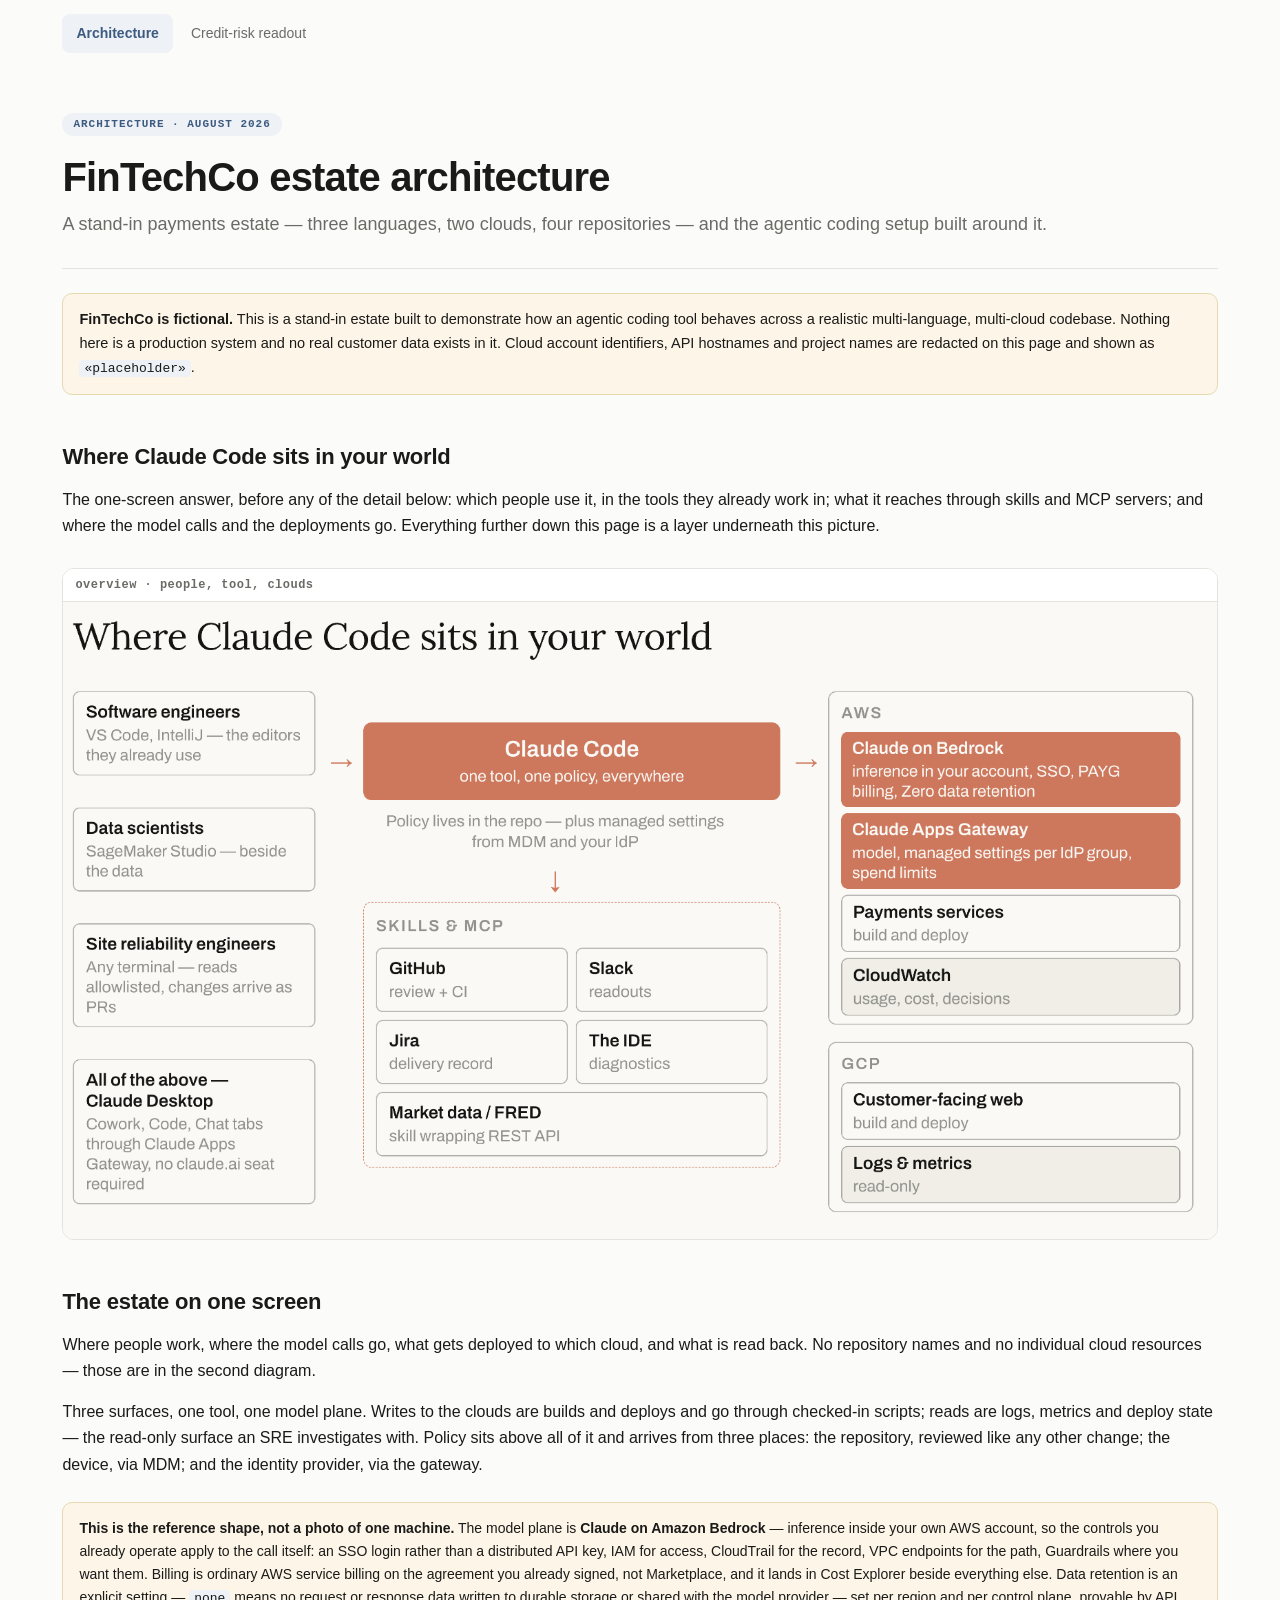
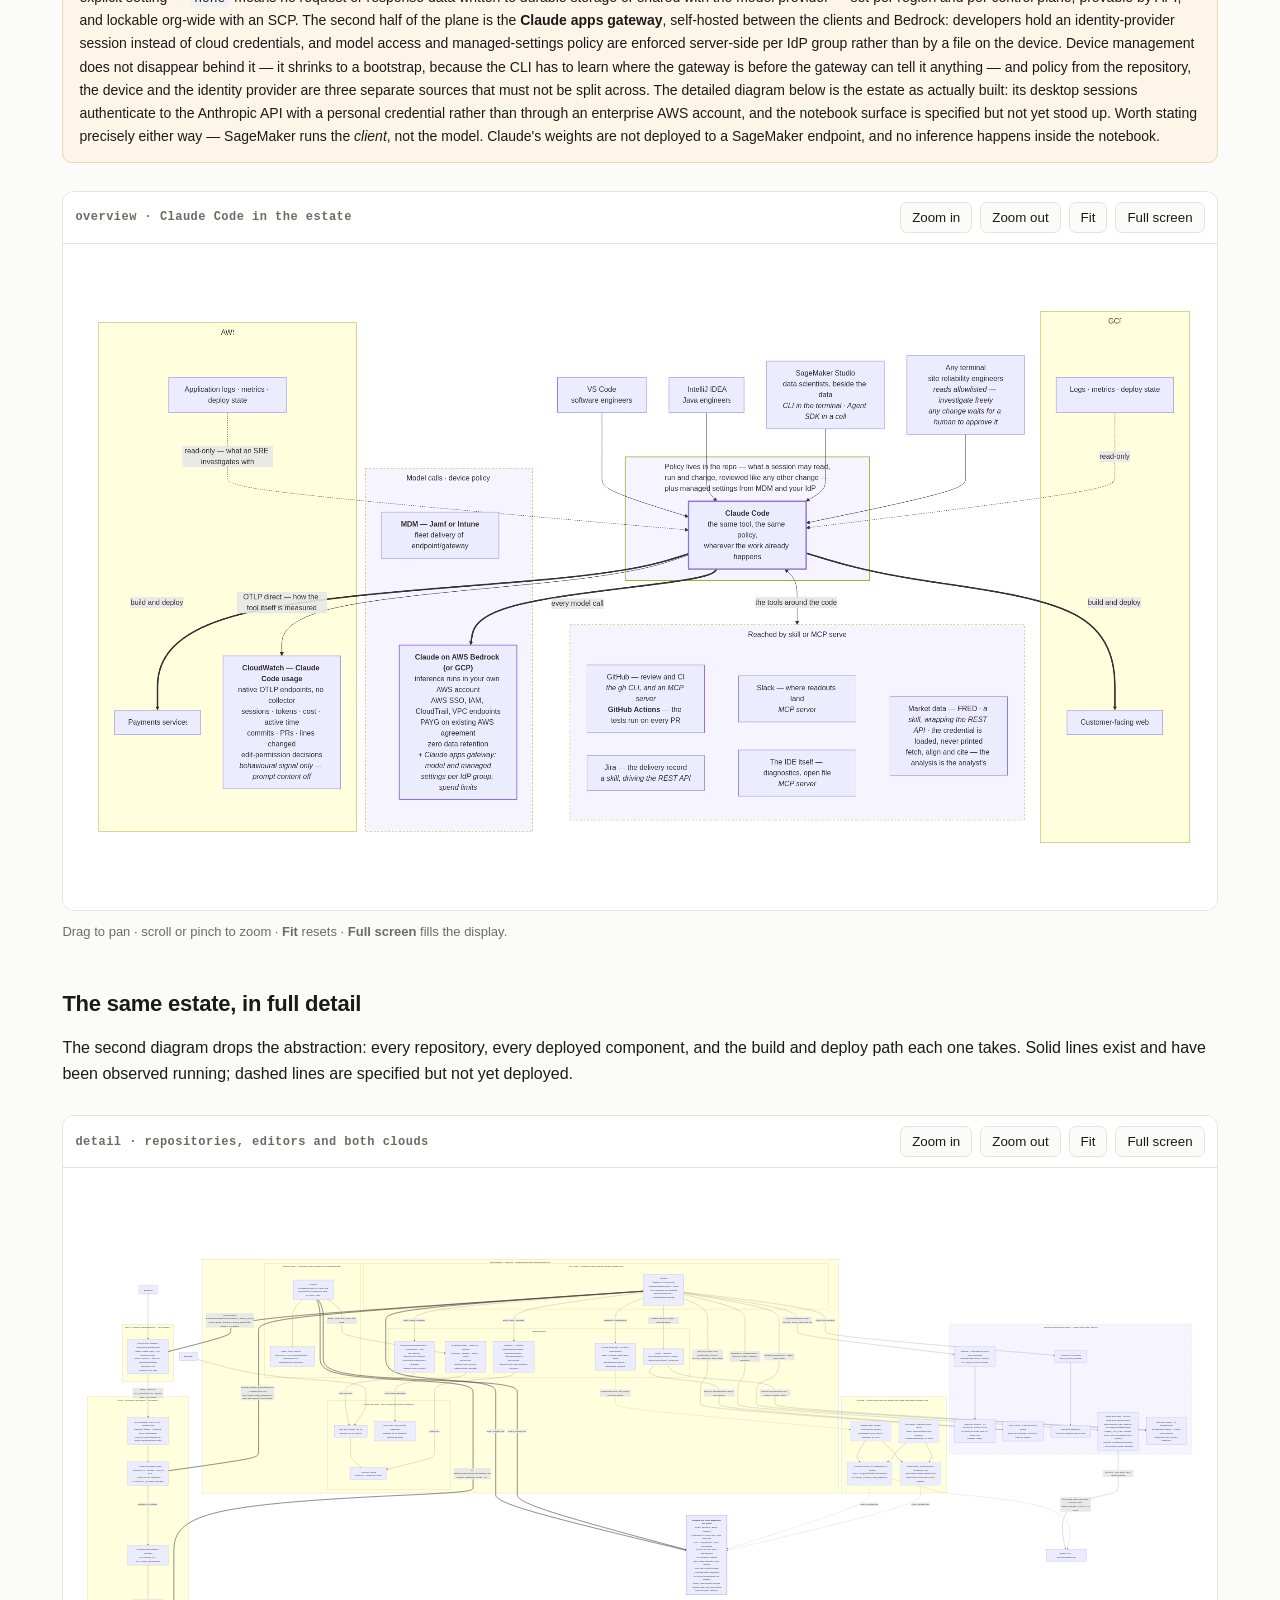
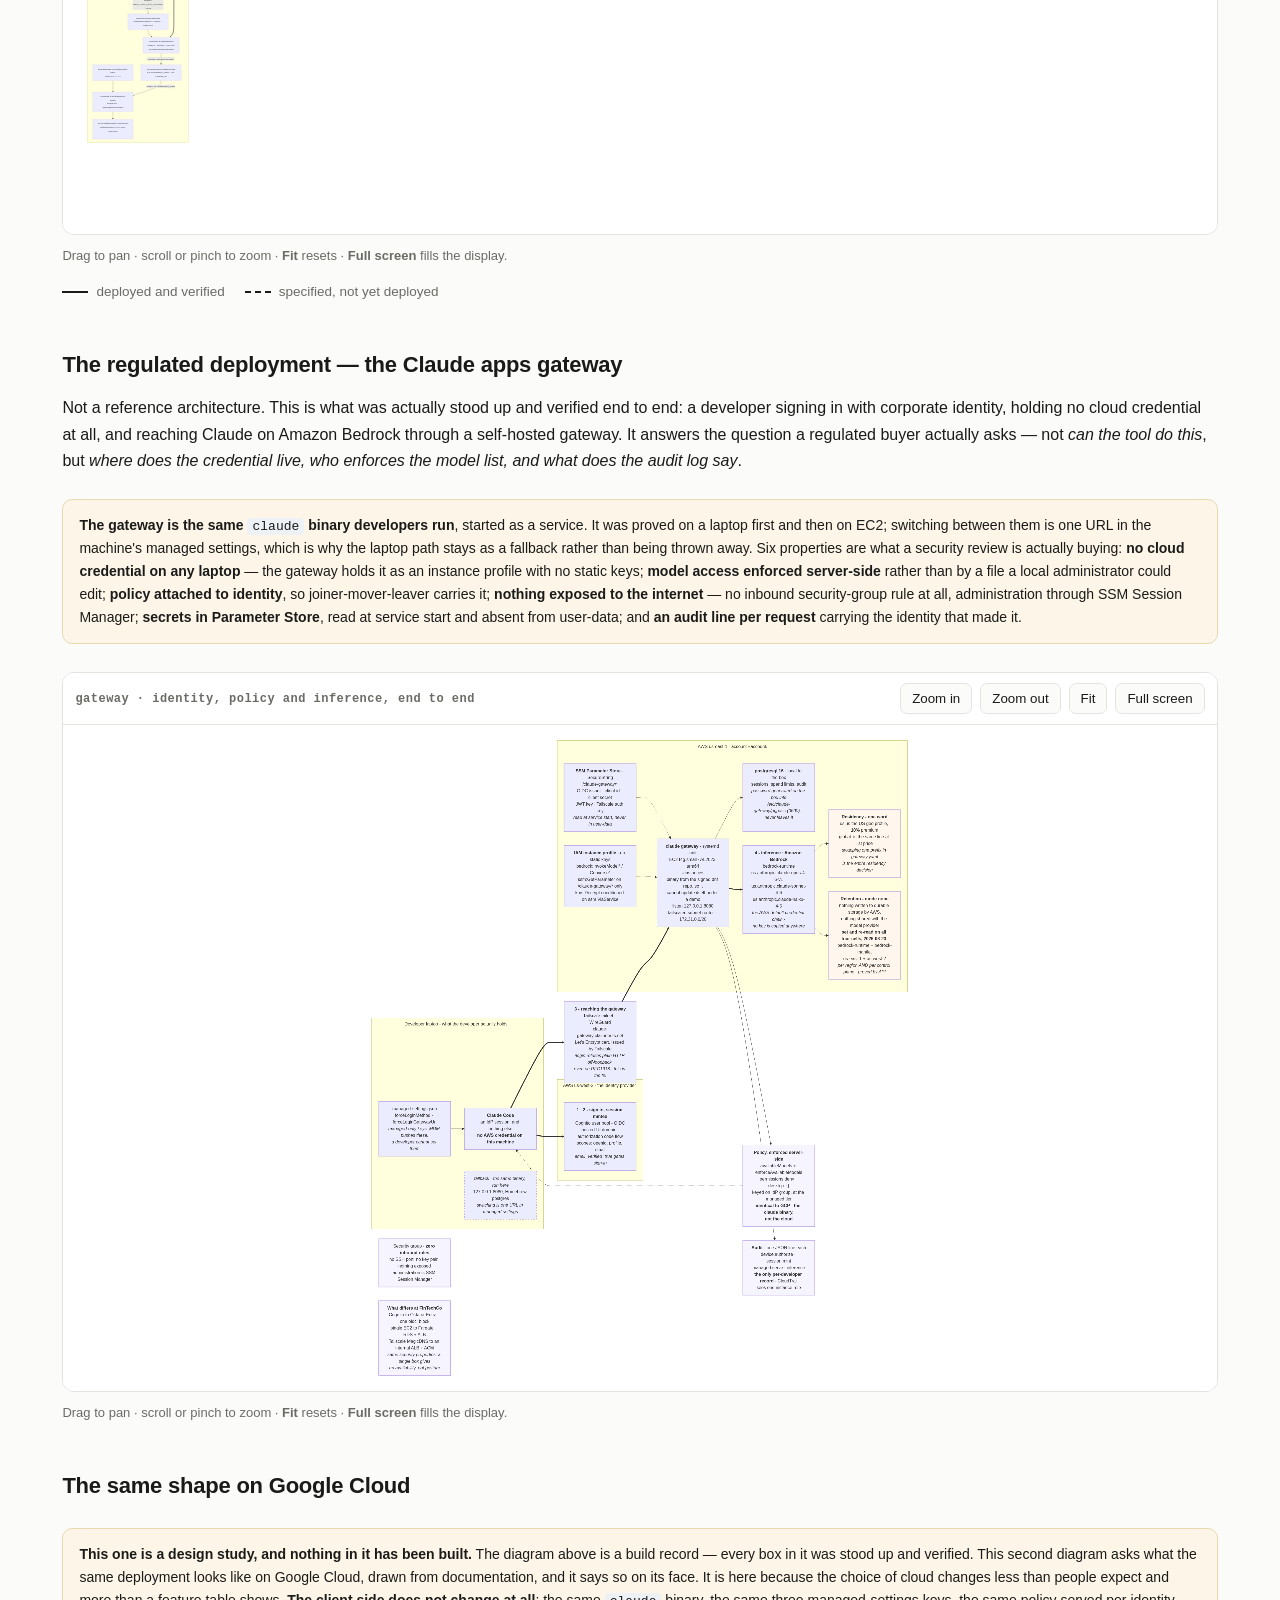
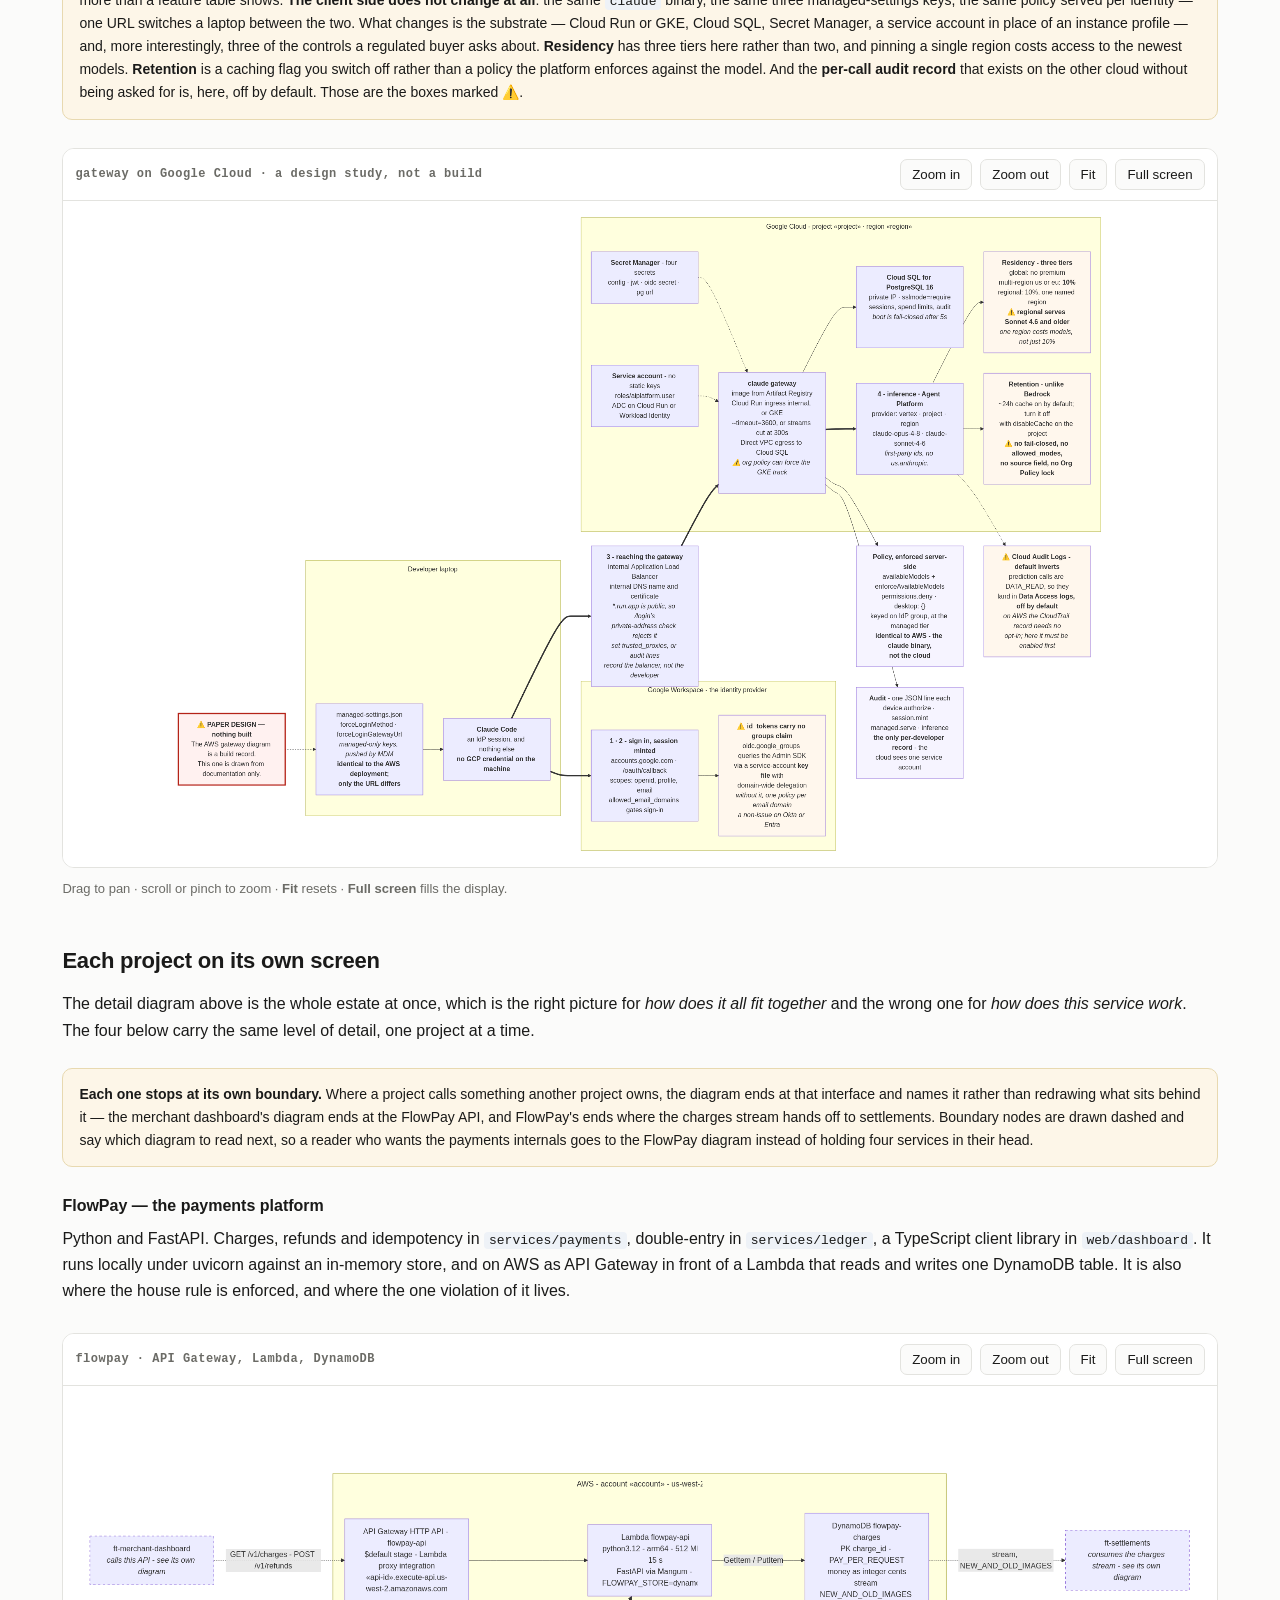
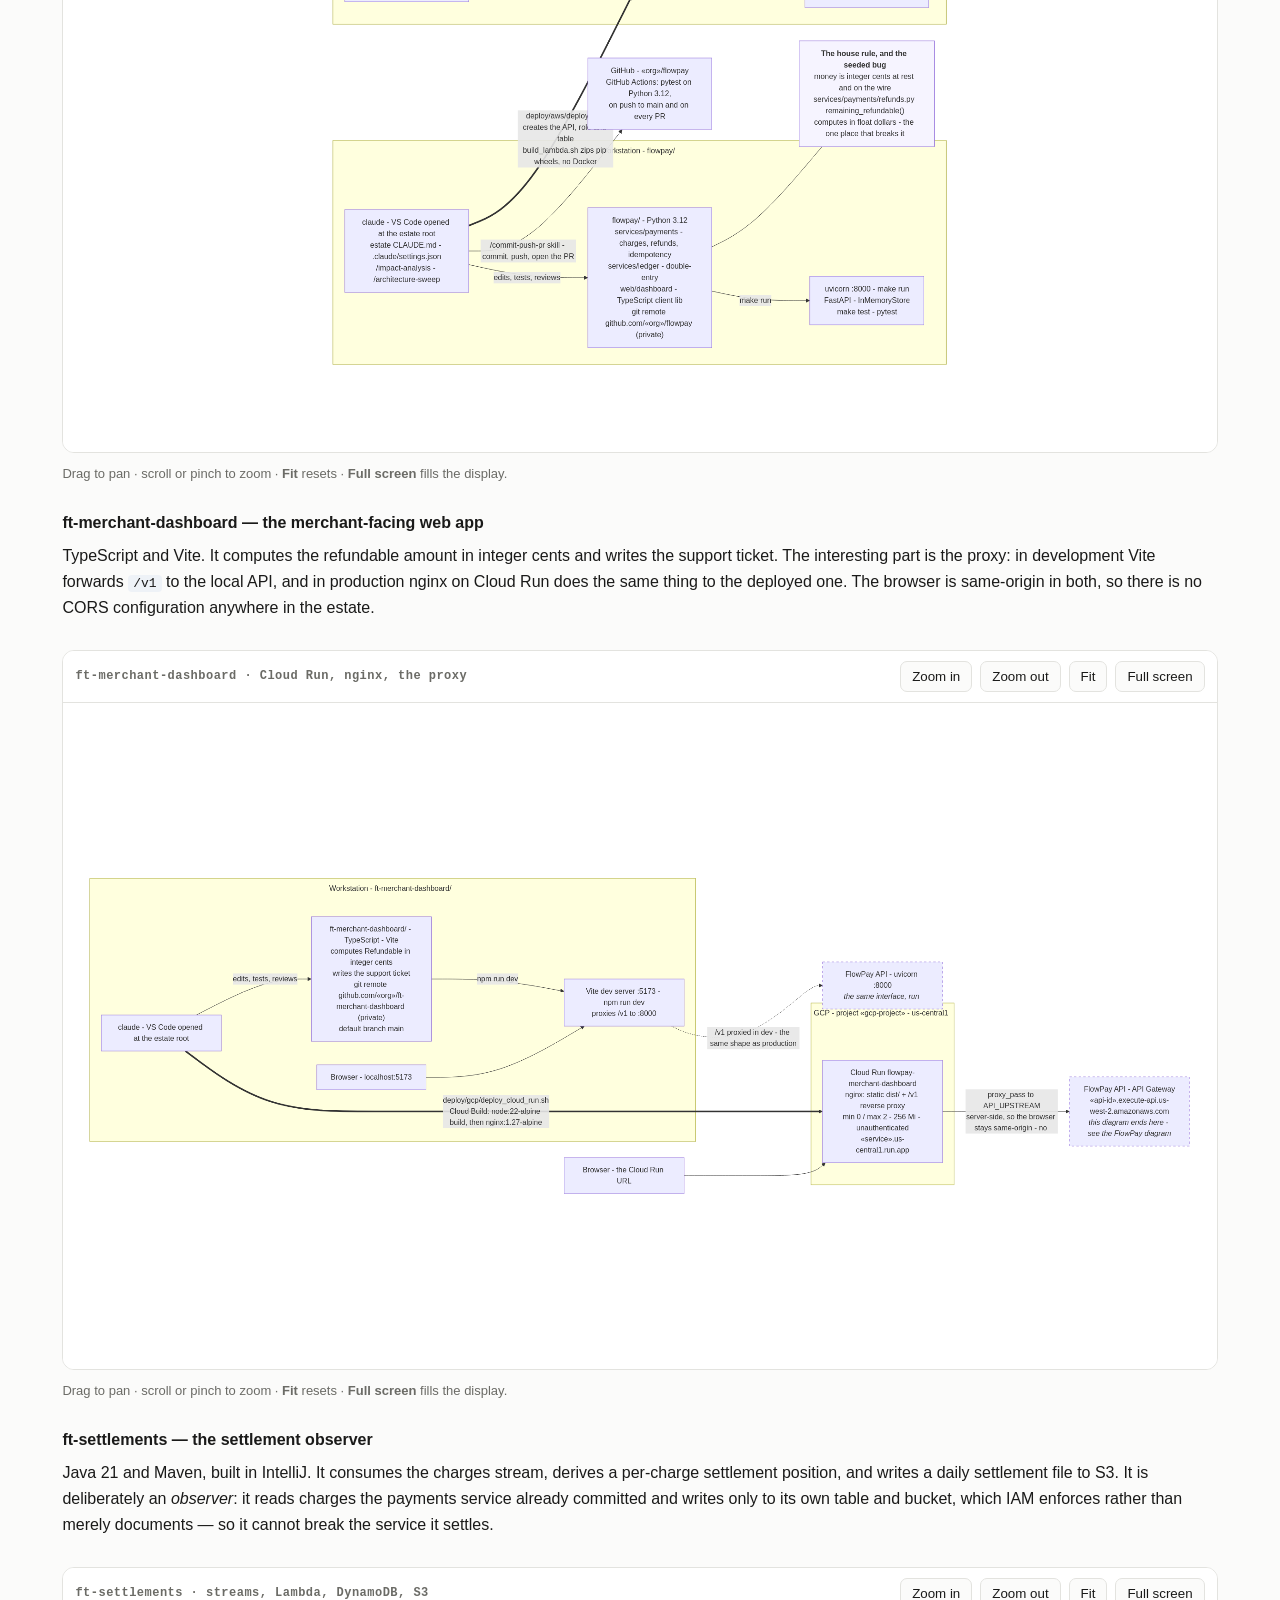
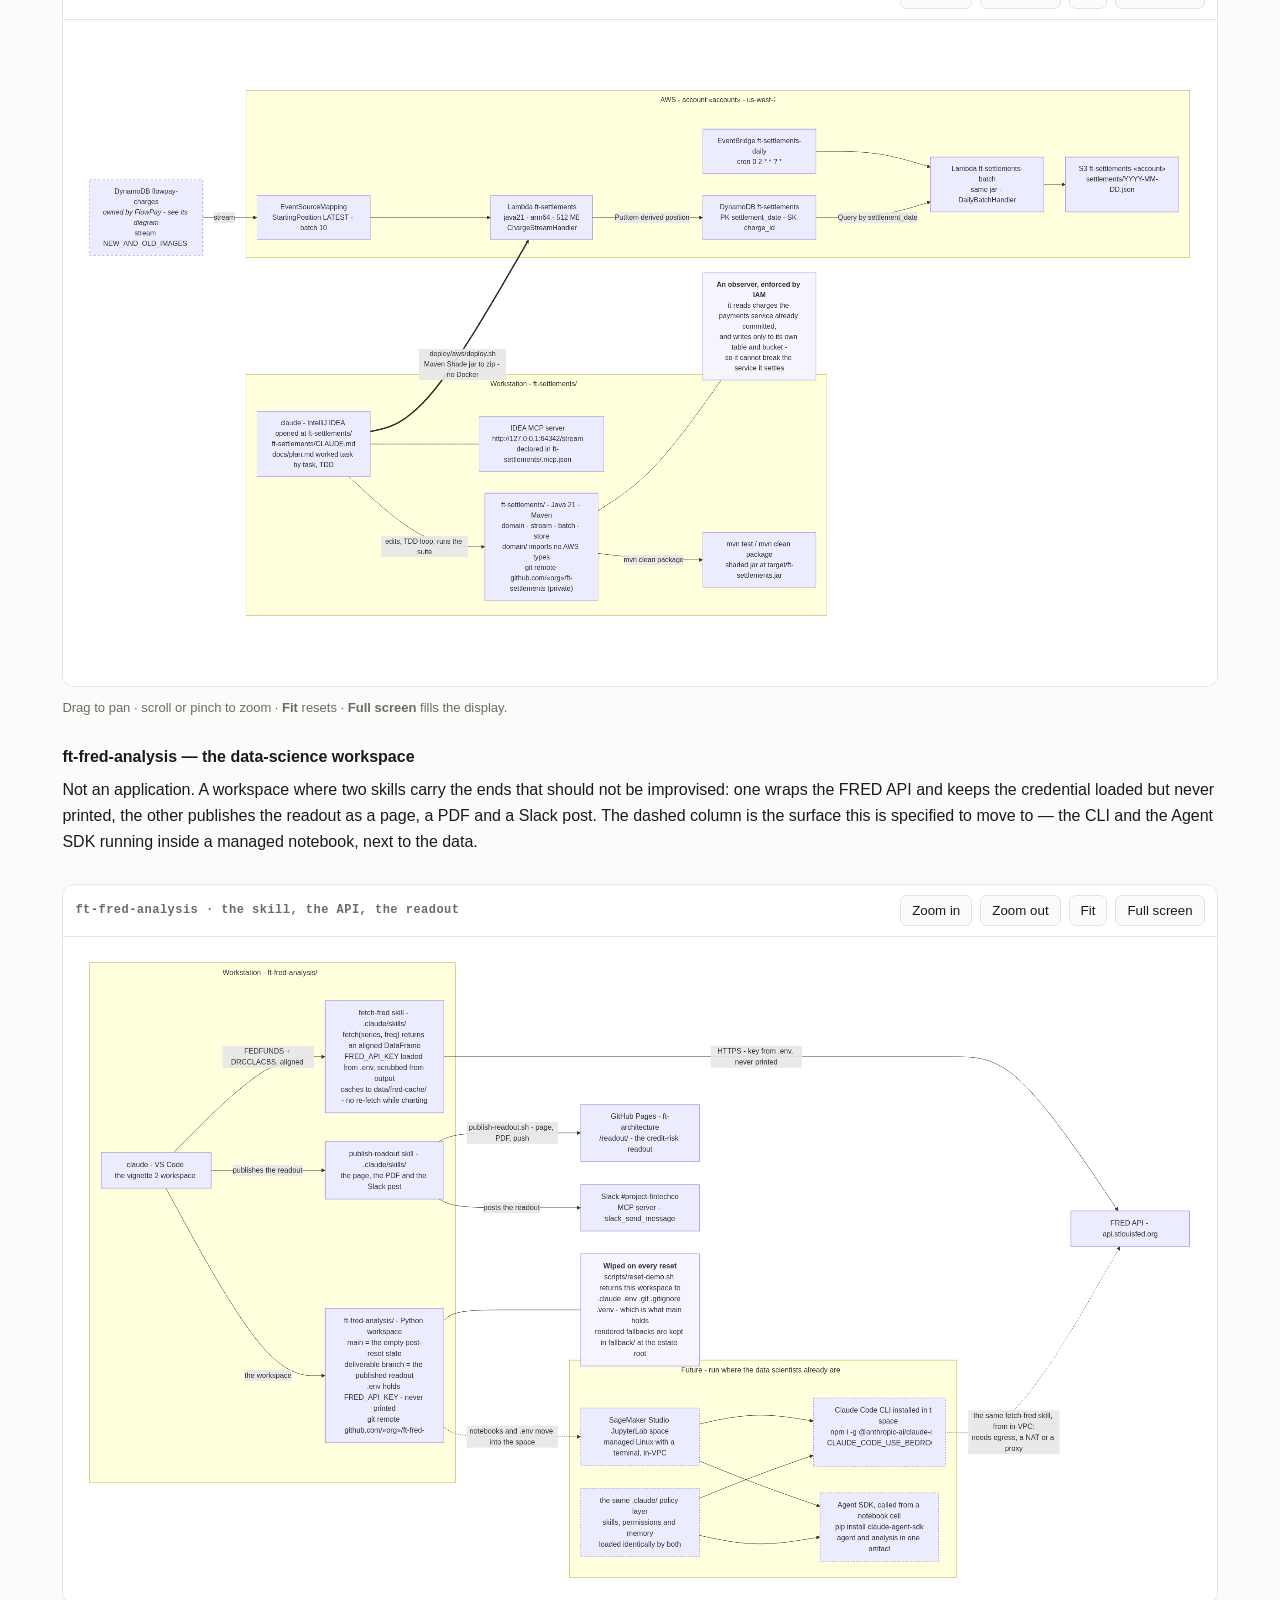
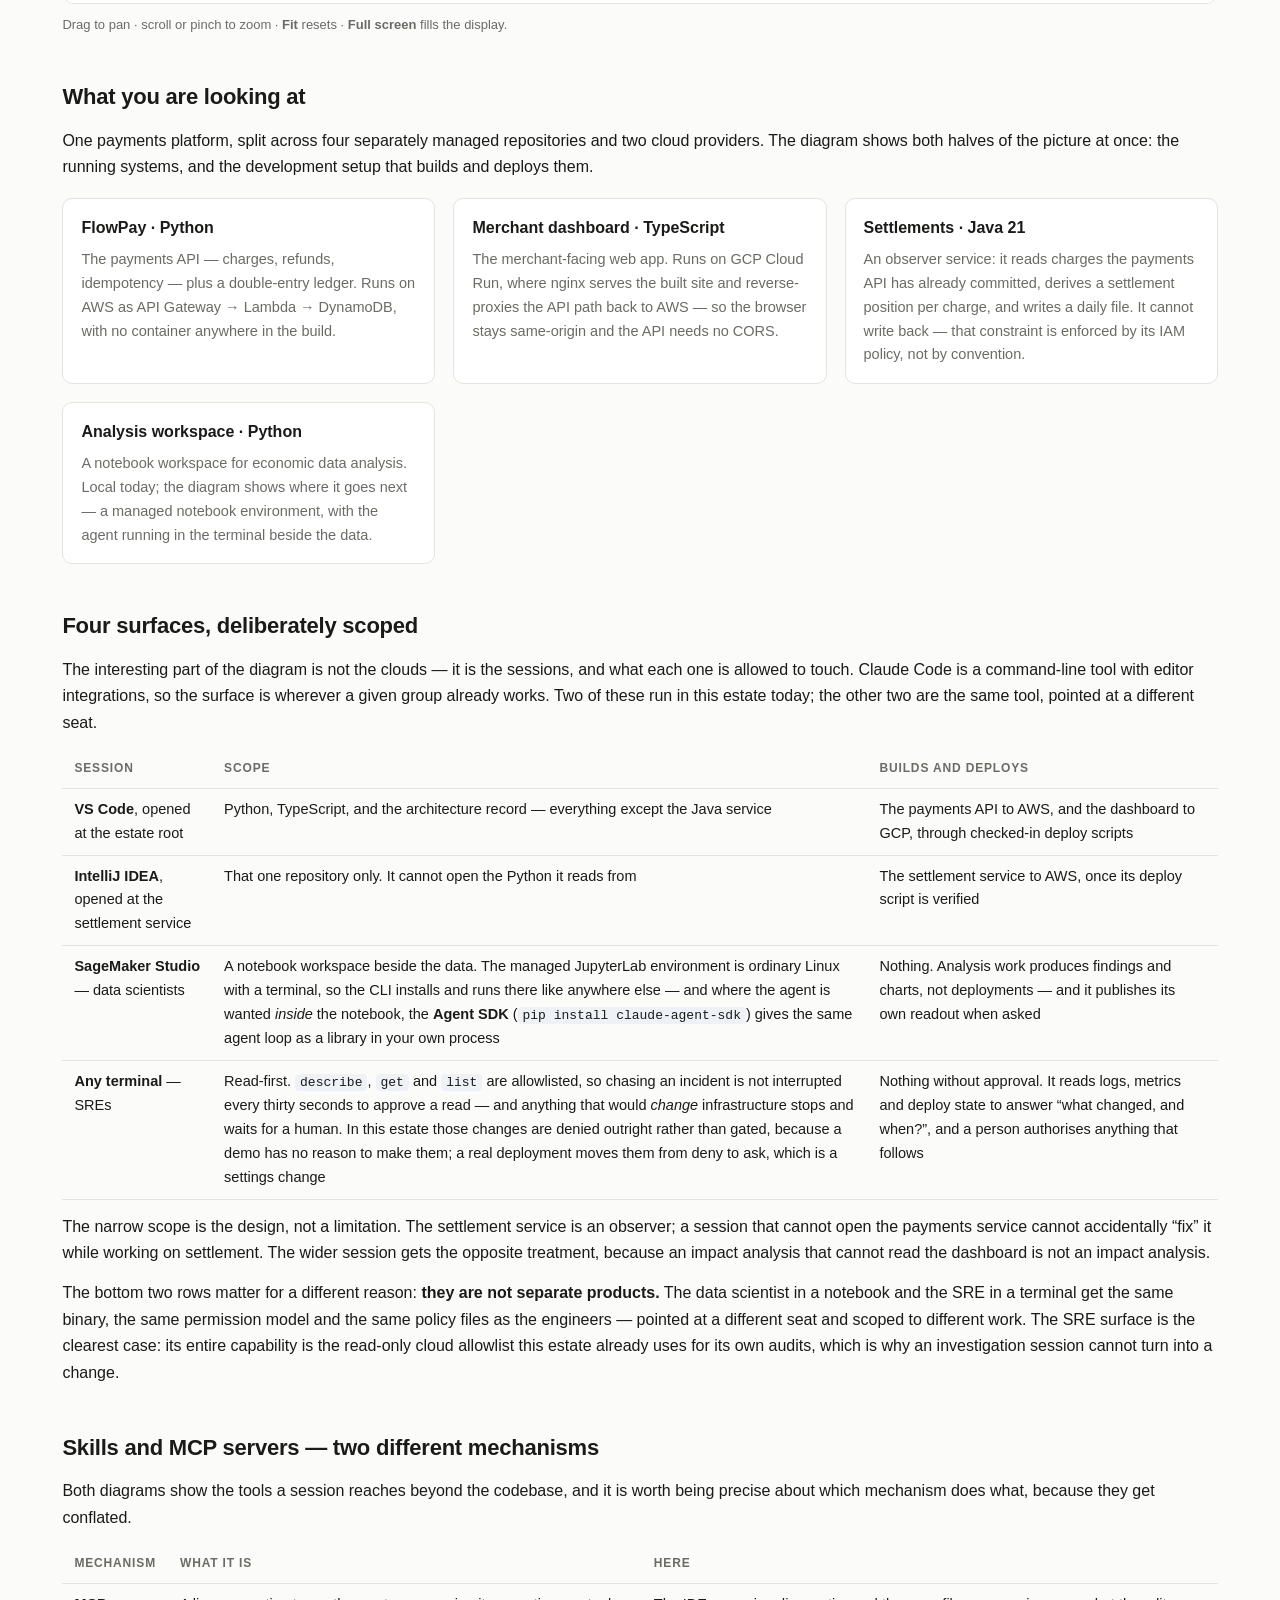
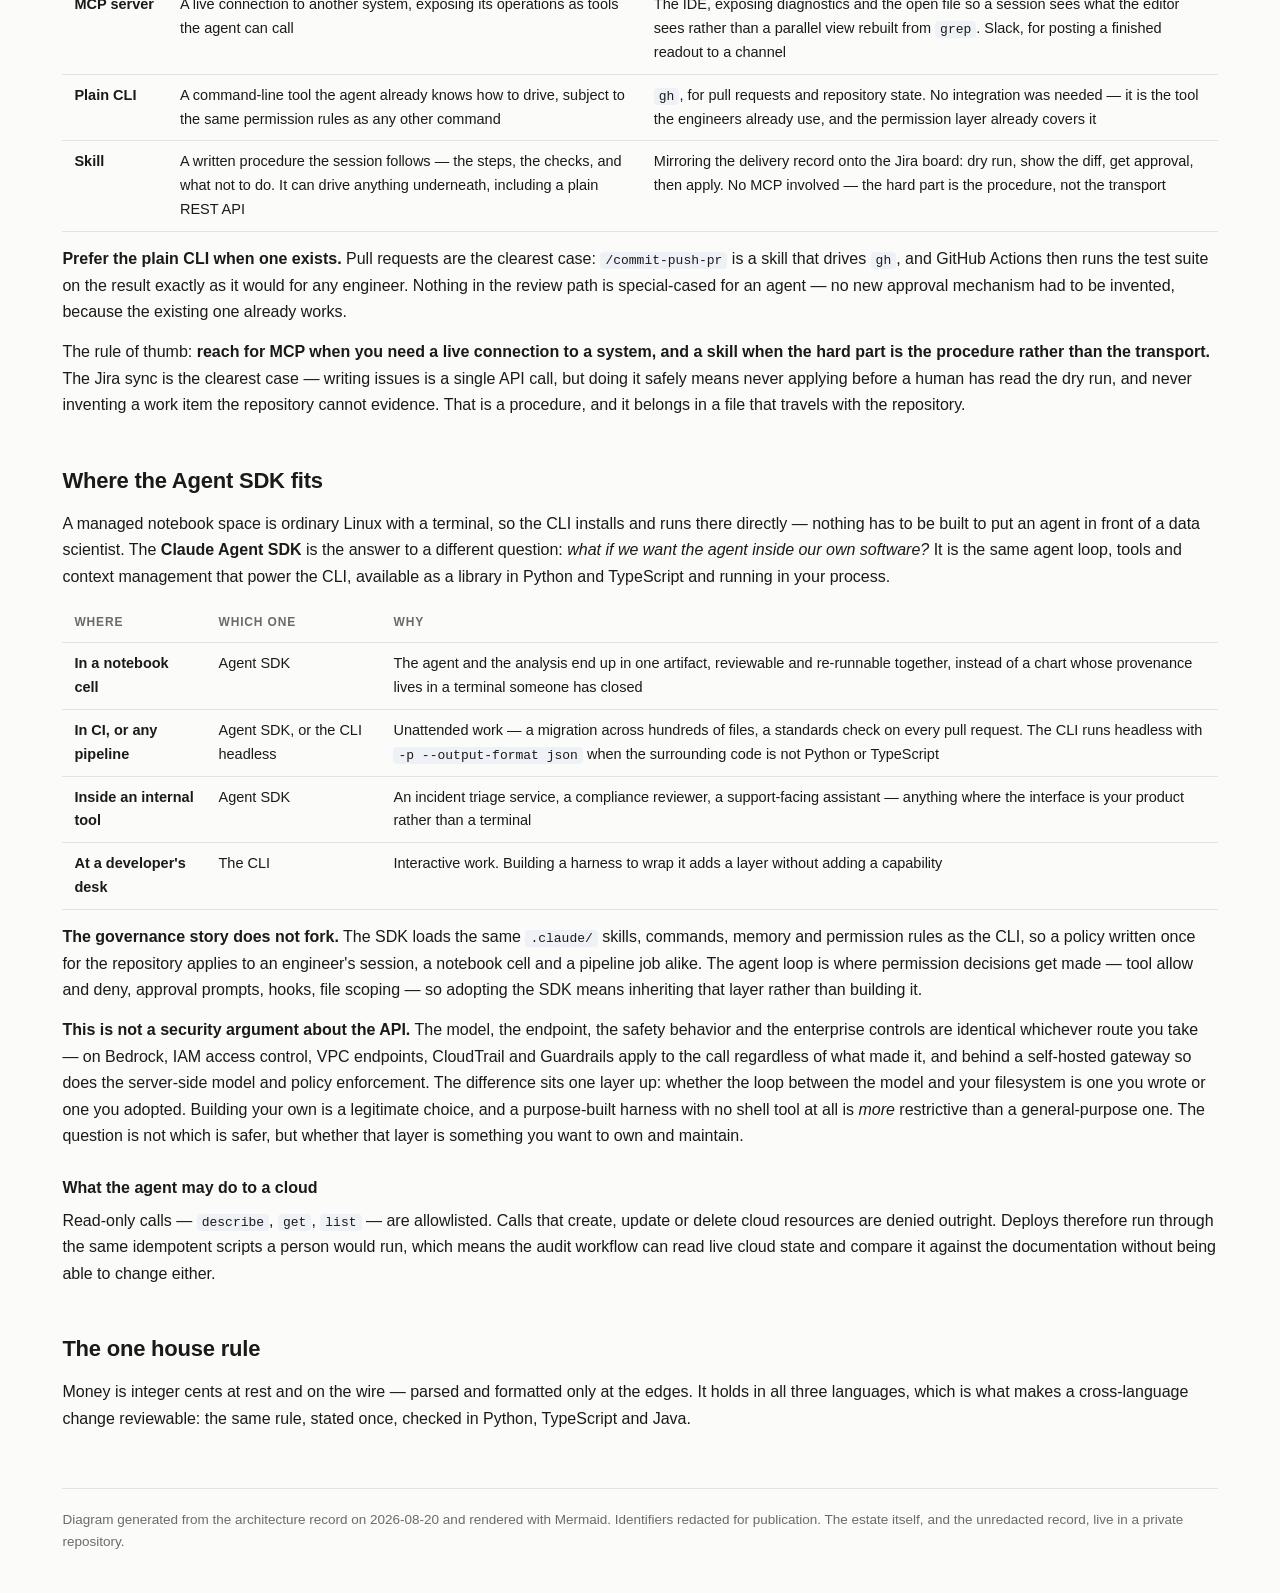
==== commit e40eb02e: "Rebuild architecture page — 2026-08-25" ====
--- a/index.html
+++ b/index.html
@@ -101,7 +101,7 @@
     <button class="fit">Fit</button>
     <button class="full">Full screen</button>
   </div>
-  <div class="stage"><div class="pan"><svg id="my-svg" width="100%" xmlns="http://www.w3.org/2000/svg" xmlns:xlink="http://www.w3.org/1999/xlink" class="flowchart" style="max-width: 7130.92px; background-color: transparent;" viewBox="0 -24 7130.91796875 3131" role="graphics-document document" aria-roledescription="flowchart-v2"><style>#my-svg{font-family:"trebuchet ms",verdana,arial,sans-serif;font-size:16px;fill:#333;}@keyframes edge-animation-frame{from{stroke-dashoffset:0;}}@keyframes dash{to{stroke-dashoffset:0;}}#my-svg .edge-animation-slow{stroke-dasharray:9,5!important;stroke-dashoffset:900;animation:dash 50s linear infinite;stroke-linecap:round;}#my-svg .edge-animation-fast{stroke-dasharray:9,5!important;stroke-dashoffset:900;animation:dash 20s linear infinite;stroke-linecap:round;}#my-svg .error-icon{fill:#552222;}#my-svg .error-text{fill:#552222;stroke:#552222;}#my-svg .edge-thickness-normal{stroke-width:1px;}#my-svg .edge-thickness-thick{stroke-width:3.5px;}#my-svg .edge-pattern-solid{stroke-dasharray:0;}#my-svg .edge-thickness-invisible{stroke-width:0;fill:none;}#my-svg .edge-pattern-dashed{stroke-dasharray:3;}#my-svg .edge-pattern-dotted{stroke-dasharray:2;}#my-svg .marker{fill:#333333;stroke:#333333;}#my-svg .marker.cross{stroke:#333333;}#my-svg svg{font-family:"trebuchet ms",verdana,arial,sans-serif;font-size:16px;}#my-svg p{margin:0;}#my-svg .label{font-family:"trebuchet ms",verdana,arial,sans-serif;color:#333;}#my-svg .cluster-label text{fill:#333;}#my-svg .cluster-label span{color:#333;}#my-svg .cluster-label span p{background-color:transparent;}#my-svg .label text,#my-svg span{fill:#333;color:#333;}#my-svg .node rect,#my-svg .node circle,#my-svg .node ellipse,#my-svg .node polygon,#my-svg .node path{fill:#ECECFF;stroke:#9370DB;stroke-width:1px;}#my-svg .rough-node .label text,#my-svg .node .label text,#my-svg .image-shape .label,#my-svg .icon-shape .label{text-anchor:middle;}#my-svg .node .katex path{fill:#000;stroke:#000;stroke-width:1px;}#my-svg .rough-node .label,#my-svg .node .label,#my-svg .image-shape .label,#my-svg .icon-shape .label{text-align:center;}#my-svg .node.clickable{cursor:pointer;}#my-svg .root .anchor path{fill:#333333!important;stroke-width:0;stroke:#333333;}#my-svg .arrowheadPath{fill:#333333;}#my-svg .edgePath .path{stroke:#333333;stroke-width:1px;}#my-svg .flowchart-link{stroke:#333333;fill:none;}#my-svg .edgeLabel{background-color:rgba(232,232,232, 0.8);text-align:center;}#my-svg .edgeLabel p{background-color:rgba(232,232,232, 0.8);}#my-svg .edgeLabel rect{opacity:0.5;background-color:rgba(232,232,232, 0.8);fill:rgba(232,232,232, 0.8);}#my-svg .labelBkg{background-color:rgba(232, 232, 232, 0.5);}#my-svg .cluster rect{fill:#ffffde;stroke:#aaaa33;stroke-width:1px;}#my-svg .cluster text{fill:#333;}#my-svg .cluster span{color:#333;}#my-svg .node .collapsed-indicator{fill:#aaaa33;stroke:none;opacity:0.6;}#my-svg .node .collapsed-separator{stroke:#aaaa33;stroke-width:0.75px;}#my-svg div.mermaidTooltip{position:absolute;text-align:center;max-width:200px;padding:2px;font-family:"trebuchet ms",verdana,arial,sans-serif;font-size:12px;background:hsl(80, 100%, 96.2745098039%);border:1px solid #aaaa33;border-radius:2px;pointer-events:none;z-index:100;}#my-svg .flowchartTitleText{text-anchor:middle;font-size:18px;fill:#333;}#my-svg rect.text{fill:none;stroke-width:0;}#my-svg .icon-shape,#my-svg .image-shape{background-color:rgba(232,232,232, 0.8);text-align:center;}#my-svg .icon-shape p,#my-svg .image-shape p{background-color:rgba(232,232,232, 0.8);padding:2px;}#my-svg .icon-shape .label rect,#my-svg .image-shape .label rect{opacity:0.5;background-color:rgba(232,232,232, 0.8);fill:rgba(232,232,232, 0.8);}#my-svg .label-icon{display:inline-block;height:1em;overflow:visible;vertical-align:-0.125em;}#my-svg .node .label-icon path{fill:currentColor;stroke:revert;stroke-width:revert;}#my-svg .node .neo-node{stroke:#9370DB;}#my-svg [data-look="neo"].node rect,#my-svg [data-look="neo"].cluster rect,#my-svg [data-look="neo"].node polygon{stroke:#9370DB;filter:drop-shadow(1px 2px 2px rgba(185, 185, 185, 1));}#my-svg [data-look="neo"].swimlane.cluster rect{filter:none;}#my-svg [data-look="neo"].node path{stroke:#9370DB;stroke-width:1px;}#my-svg [data-look="neo"].node .outer-path{filter:drop-shadow(1px 2px 2px rgba(185, 185, 185, 1));}#my-svg [data-look="neo"].node .neo-line path{stroke:#9370DB;filter:none;}#my-svg [data-look="neo"].node circle{stroke:#9370DB;filter:drop-shadow(1px 2px 2px rgba(185, 185, 185, 1));}#my-svg [data-look="neo"].node circle .state-start{fill:#000000;}#my-svg [data-look="neo"].icon-shape .icon{fill:#9370DB;filter:drop-shadow(1px 2px 2px rgba(185, 185, 185, 1));}#my-svg [data-look="neo"].icon-shape .icon-neo path{stroke:#9370DB;filter:drop-shadow(1px 2px 2px rgba(185, 185, 185, 1));}#my-svg :root{--mermaid-font-family:"trebuchet ms",verdana,arial,sans-serif;}#my-svg .planned&gt;*{stroke-dasharray:3!important;}#my-svg .planned span{stroke-dasharray:3!important;}#my-svg .plane&gt;*{stroke-width:2px!important;}#my-svg .plane span{stroke-width:2px!important;}</style><g><marker id="my-svg_flowchart-v2-pointEnd" class="marker flowchart-v2" viewBox="0 0 10 10" refX="5" refY="5" markerUnits="userSpaceOnUse" markerWidth="8" markerHeight="8" orient="auto"><path d="M 0 0 L 10 5 L 0 10 z" class="arrowMarkerPath" style="stroke-width: 1; stroke-dasharray: 1, 0;"/></marker><marker id="my-svg_flowchart-v2-pointStart" class="marker flowchart-v2" viewBox="0 0 10 10" refX="4.5" refY="5" markerUnits="userSpaceOnUse" markerWidth="8" markerHeight="8" orient="auto"><path d="M 0 5 L 10 10 L 10 0 z" class="arrowMarkerPath" style="stroke-width: 1; stroke-dasharray: 1, 0;"/></marker><marker id="my-svg_flowchart-v2-pointEnd-margin" class="marker flowchart-v2" viewBox="0 0 11.5 14" refX="11.5" refY="7" markerUnits="userSpaceOnUse" markerWidth="10.5" markerHeight="14" orient="auto"><path d="M 0 0 L 11.5 7 L 0 14 z" class="arrowMarkerPath" style="stroke-width: 0; stroke-dasharray: 1, 0;"/></marker><marker id="my-svg_flowchart-v2-pointStart-margin" class="marker flowchart-v2" viewBox="0 0 11.5 14" refX="1" refY="7" markerUnits="userSpaceOnUse" markerWidth="11.5" markerHeight="14" orient="auto"><polygon points="0,7 11.5,14 11.5,0" class="arrowMarkerPath" style="stroke-width: 0; stroke-dasharray: 1, 0;"/></marker><marker id="my-svg_flowchart-v2-circleEnd" class="marker flowchart-v2" viewBox="0 0 10 10" refX="11" refY="5" markerUnits="userSpaceOnUse" markerWidth="11" markerHeight="11" orient="auto"><circle cx="5" cy="5" r="5" class="arrowMarkerPath" style="stroke-width: 1; stroke-dasharray: 1, 0;"/></marker><marker id="my-svg_flowchart-v2-circleStart" class="marker flowchart-v2" viewBox="0 0 10 10" refX="-1" refY="5" markerUnits="userSpaceOnUse" markerWidth="11" markerHeight="11" orient="auto"><circle cx="5" cy="5" r="5" class="arrowMarkerPath" style="stroke-width: 1; stroke-dasharray: 1, 0;"/></marker><marker id="my-svg_flowchart-v2-circleEnd-margin" class="marker flowchart-v2" viewBox="0 0 10 10" refY="5" refX="12.25" markerUnits="userSpaceOnUse" markerWidth="14" markerHeight="14" orient="auto"><circle cx="5" cy="5" r="5" class="arrowMarkerPath" style="stroke-width: 0; stroke-dasharray: 1, 0;"/></marker><marker id="my-svg_flowchart-v2-circleStart-margin" class="marker flowchart-v2" viewBox="0 0 10 10" refX="-2" refY="5" markerUnits="userSpaceOnUse" markerWidth="14" markerHeight="14" orient="auto"><circle cx="5" cy="5" r="5" class="arrowMarkerPath" style="stroke-width: 0; stroke-dasharray: 1, 0;"/></marker><marker id="my-svg_flowchart-v2-crossEnd" class="marker cross flowchart-v2" viewBox="0 0 11 11" refX="12" refY="5.2" markerUnits="userSpaceOnUse" markerWidth="11" markerHeight="11" orient="auto"><path d="M 1,1 l 9,9 M 10,1 l -9,9" class="arrowMarkerPath" style="stroke-width: 2; stroke-dasharray: 1, 0;"/></marker><marker id="my-svg_flowchart-v2-crossStart" class="marker cross flowchart-v2" viewBox="0 0 11 11" refX="-1" refY="5.2" markerUnits="userSpaceOnUse" markerWidth="11" markerHeight="11" orient="auto"><path d="M 1,1 l 9,9 M 10,1 l -9,9" class="arrowMarkerPath" style="stroke-width: 2; stroke-dasharray: 1, 0;"/></marker><marker id="my-svg_flowchart-v2-crossEnd-margin" class="marker cross flowchart-v2" viewBox="0 0 15 15" refX="17.7" refY="7.5" markerUnits="userSpaceOnUse" markerWidth="12" markerHeight="12" orient="auto"><path d="M 1,1 L 14,14 M 1,14 L 14,1" class="arrowMarkerPath" style="stroke-width: 2.5;"/></marker><marker id="my-svg_flowchart-v2-crossStart-margin" class="marker cross flowchart-v2" viewBox="0 0 15 15" refX="-3.5" refY="7.5" markerUnits="userSpaceOnUse" markerWidth="12" markerHeight="12" orient="auto"><path d="M 1,1 L 14,14 M 1,14 L 14,1" class="arrowMarkerPath" style="stroke-width: 2.5; stroke-dasharray: 1, 0;"/></marker><g class="root"><g class="clusters"><g class="cluster" id="my-svg-FUT" data-look="classic"><rect style="" x="4865.41015625" y="871" width="674.7578125" height="619"/><g class="cluster-label" transform="translate(4966.2578125, 881)"><foreignObject width="473.0625" height="24"><div xmlns="http://www.w3.org/1999/xhtml" style="display: table-cell; white-space: nowrap; line-height: 1.5;"><span class="nodeLabel"><p>Future - ft-fred-analysis run where the data scientists already are</p></span></div></foreignObject></g></g><g class="cluster" id="my-svg-TOOLS" data-look="classic"><rect style="fill:#f6f4ff !important;stroke-dasharray:4 !important" x="5560.16796875" y="403" width="1562.75" height="837"/><g class="cluster-label" transform="translate(6166.67578125, 413)"><foreignObject width="349.734375" height="24"><div xmlns="http://www.w3.org/1999/xhtml" style="display: table-cell; white-space: nowrap; line-height: 1.5;"><span class="nodeLabel"><p>Tooling around the code — skills and MCP servers</p></span></div></foreignObject></g></g><g class="cluster" id="my-svg-GCP" data-look="classic"><rect style="" x="234.40625" y="403" width="330" height="370"/><g class="cluster-label" transform="translate(250.34375, 413)"><foreignObject width="298.125" height="24"><div xmlns="http://www.w3.org/1999/xhtml" style="display: table-cell; white-space: nowrap; line-height: 1.5;"><span class="nodeLabel"><p>GCP - project «gcp-project» - us-central1</p></span></div></foreignObject></g></g><g class="cluster" id="my-svg-AWS" data-look="classic"><rect style="" x="8" y="871" width="650" height="2228"/><g class="cluster-label" transform="translate(200.9296875, 881)"><foreignObject width="264.140625" height="24"><div xmlns="http://www.w3.org/1999/xhtml" style="display: table-cell; white-space: nowrap; line-height: 1.5;"><span class="nodeLabel"><p>AWS - account «account» - us-west-2</p></span></div></foreignObject></g></g><g class="cluster" id="my-svg-WS" data-look="classic"><rect style="" x="751.59375" y="-16" width="4093.81640625" height="1506"/><g class="cluster-label" transform="translate(2599.650390625, -6)"><foreignObject width="397.703125" height="24"><div xmlns="http://www.w3.org/1999/xhtml" style="display: table-cell; white-space: nowrap; line-height: 1.5;"><span class="nodeLabel"><p>Workstation - macOS - projects/claude-code/finTechCo</p></span></div></foreignObject></g></g><g class="cluster" id="my-svg-LOCALRUN" data-look="classic"><rect style="" x="1557.0390625" y="896" width="790.14453125" height="569"/><g class="cluster-label" transform="translate(1784.947265625, 906)"><foreignObject width="334.328125" height="24"><div xmlns="http://www.w3.org/1999/xhtml" style="display: table-cell; white-space: nowrap; line-height: 1.5;"><span class="nodeLabel"><p>Local run loop - the column the panel watches</p></span></div></foreignObject></g></g><g class="cluster" id="my-svg-REPOS" data-look="classic"><rect style="" x="1950.3125" y="428" width="1934.00390625" height="320"/><g class="cluster-label" transform="translate(2873.892578125, 438)"><foreignObject width="86.84375" height="24"><div xmlns="http://www.w3.org/1999/xhtml" style="display: table-cell; white-space: nowrap; line-height: 1.5;"><span class="nodeLabel"><p>Repositories</p></span></div></foreignObject></g></g><g class="cluster" id="my-svg-IJ" data-look="classic"><rect style="" x="1151.171875" y="9" width="616.640625" height="739"/><g class="cluster-label" transform="translate(1267.2109375, 19)"><foreignObject width="384.5625" height="24"><div xmlns="http://www.w3.org/1999/xhtml" style="display: table-cell; white-space: nowrap; line-height: 1.5;"><span class="nodeLabel"><p>IntelliJ IDEA - Claude Code opened at ft-settlements/</p></span></div></foreignObject></g></g><g class="cluster" id="my-svg-VSC" data-look="classic"><rect style="" x="1787.8125" y="9" width="2994.50390625" height="296"/><g class="cluster-label" transform="translate(3108.587890625, 19)"><foreignObject width="352.953125" height="24"><div xmlns="http://www.w3.org/1999/xhtml" style="display: table-cell; white-space: nowrap; line-height: 1.5;"><span class="nodeLabel"><p>VS Code - Claude Code opened at the estate root</p></span></div></foreignObject></g></g></g><g class="edgePaths"><path d="M1395.344,244L1384.369,254.167C1373.394,264.333,1351.443,284.667,1340.468,307C1329.492,329.333,1329.492,353.667,1329.492,378C1329.492,402.333,1329.492,426.667,1329.492,443C1329.492,459.333,1329.492,467.667,1329.492,484C1329.492,500.333,1329.492,524.667,1329.492,536.833L1329.492,549" id="my-svg-L_CC2_IDEMCP_0" class="edge-thickness-normal edge-pattern-solid edge-thickness-normal edge-pattern-solid flowchart-link" style=";" data-edge="true" data-et="edge" data-id="L_CC2_IDEMCP_0" data-points="[base64]" data-look="classic"/><path d="M1703.816,1131L1703.816,1149.167C1703.816,1167.333,1703.816,1203.667,1703.816,1226C1703.816,1248.333,1703.816,1256.667,1714.871,1270.56C1725.925,1284.453,1748.033,1303.905,1759.087,1313.631L1770.141,1323.358" id="my-svg-L_VITE_UV_0" class="edge-thickness-normal edge-pattern-solid edge-thickness-normal edge-pattern-solid flowchart-link" style=";" data-edge="true" data-et="edge" data-id="L_VITE_UV_0" data-points="W3sieCI6MTcwMy44MTY0MDYyNSwieSI6MTEzMX0seyJ4IjoxNzAzLjgxNjQwNjI1LCJ5IjoxMjQwfSx7IngiOjE3MDMuODE2NDA2MjUsInkiOjEyNjV9LHsieCI6MTc3My4xNDQzMzU5Mzc1LCJ5IjoxMzI2fV0=" data-look="classic" marker-end="url(#my-svg_flowchart-v2-pointEnd)"/><path d="M3590.215,190.006L3313.564,209.172C3036.914,228.337,2483.613,266.669,2206.963,298.001C1930.313,329.333,1930.313,353.667,1930.313,378C1930.313,402.333,1930.313,426.667,1930.313,443C1930.313,459.333,1930.313,467.667,1930.313,494.5C1930.313,521.333,1930.313,566.667,1930.313,612C1930.313,657.333,1930.313,702.667,2048.374,729.5C2166.436,756.333,2402.56,764.667,2520.622,781C2638.684,797.333,2638.684,821.667,2638.684,846C2638.684,870.333,2638.684,894.667,2638.684,911C2638.684,927.333,2638.684,935.667,2638.684,964.5C2638.684,993.333,2638.684,1042.667,2638.684,1092C2638.684,1141.333,2638.684,1190.667,2638.684,1219.5C2638.684,1248.333,2638.684,1256.667,2638.684,1277.5C2638.684,1298.333,2638.684,1331.667,2638.684,1365C2638.684,1398.333,2638.684,1431.667,2638.684,1452.5C2638.684,1473.333,2638.684,1481.667,2638.684,1498C2638.684,1514.333,2638.684,1538.667,2842.916,1600.115C3047.149,1661.564,3455.615,1760.128,3659.848,1809.41L3864.08,1858.692" id="my-svg-L_CC1_BEDROCK_0" class="edge-thickness-thick edge-pattern-solid edge-thickness-normal edge-pattern-solid flowchart-link" style=";" data-edge="true" data-et="edge" data-id="L_CC1_BEDROCK_0" data-points="[base64]" data-look="classic" marker-end="url(#my-svg_flowchart-v2-pointEnd)"/><path d="M1496.104,244L1501.389,254.167C1506.673,264.333,1517.243,284.667,1522.528,307C1527.813,329.333,1527.813,353.667,1527.813,378C1527.813,402.333,1527.813,426.667,1527.813,443C1527.813,459.333,1527.813,467.667,1527.813,494.5C1527.813,521.333,1527.813,566.667,1527.813,612C1527.813,657.333,1527.813,702.667,1736.13,729.5C1944.447,756.333,2361.081,764.667,2569.398,781C2777.715,797.333,2777.715,821.667,2777.715,846C2777.715,870.333,2777.715,894.667,2777.715,911C2777.715,927.333,2777.715,935.667,2777.715,964.5C2777.715,993.333,2777.715,1042.667,2777.715,1092C2777.715,1141.333,2777.715,1190.667,2777.715,1219.5C2777.715,1248.333,2777.715,1256.667,2777.715,1277.5C2777.715,1298.333,2777.715,1331.667,2777.715,1365C2777.715,1398.333,2777.715,1431.667,2777.715,1452.5C2777.715,1473.333,2777.715,1481.667,2777.715,1498C2777.715,1514.333,2777.715,1538.667,2958.78,1599.503C3139.845,1660.339,3501.976,1757.679,3683.041,1806.348L3864.106,1855.018" id="my-svg-L_CC2_BEDROCK_0" class="edge-thickness-thick edge-pattern-solid edge-thickness-normal edge-pattern-solid flowchart-link" style=";" data-edge="true" data-et="edge" data-id="L_CC2_BEDROCK_0" data-points="[base64]" data-look="classic" marker-end="url(#my-svg_flowchart-v2-pointEnd)"/><path d="M3590.215,197.715L3451.152,215.596C3312.089,233.477,3033.962,269.238,2894.899,299.286C2755.836,329.333,2755.836,353.667,2755.836,378C2755.836,402.333,2755.836,426.667,2755.836,443C2755.836,459.333,2755.836,467.667,2755.836,477.333C2755.836,487,2755.836,498,2755.836,503.5L2755.836,509" id="my-svg-L_CC1_FP_0" class="edge-thickness-normal edge-pattern-solid edge-thickness-normal edge-pattern-solid flowchart-link" style=";" data-edge="true" data-et="edge" data-id="L_CC1_FP_0" data-points="[base64]" data-look="classic" marker-end="url(#my-svg_flowchart-v2-pointEnd)"/><path d="M3590.215,191.044L3344.398,210.037C3098.581,229.029,2606.947,267.015,2361.13,298.174C2115.313,329.333,2115.313,353.667,2115.313,378C2115.313,402.333,2115.313,426.667,2115.313,443C2115.313,459.333,2115.313,467.667,2115.313,477.333C2115.313,487,2115.313,498,2115.313,503.5L2115.313,509" id="my-svg-L_CC1_MD_0" class="edge-thickness-normal edge-pattern-solid edge-thickness-normal edge-pattern-solid flowchart-link" style=";" data-edge="true" data-et="edge" data-id="L_CC1_MD_0" data-points="[base64]" data-look="classic" marker-end="url(#my-svg_flowchart-v2-pointEnd)"/><path d="M3590.215,232.85L3560.065,244.875C3529.915,256.9,3469.616,280.95,3439.466,305.142C3409.316,329.333,3409.316,353.667,3409.316,378C3409.316,402.333,3409.316,426.667,3409.316,443C3409.316,459.333,3409.316,467.667,3409.316,479.333C3409.316,491,3409.316,506,3409.316,513.5L3409.316,521" id="my-svg-L_CC1_FRED_0" class="edge-thickness-normal edge-pattern-solid edge-thickness-normal edge-pattern-solid flowchart-link" style=";" data-edge="true" data-et="edge" data-id="L_CC1_FRED_0" data-points="[base64]" data-look="classic" marker-end="url(#my-svg_flowchart-v2-pointEnd)"/><path d="M3719.498,280L3719.467,284.167C3719.437,288.333,3719.377,296.667,3719.347,313C3719.316,329.333,3719.316,353.667,3719.316,378C3719.316,402.333,3719.316,426.667,3719.316,443C3719.316,459.333,3719.316,467.667,3719.316,485.333C3719.316,503,3719.316,530,3719.316,543.5L3719.316,557" id="my-svg-L_CC1_PLAN_0" class="edge-thickness-normal edge-pattern-solid edge-thickness-normal edge-pattern-solid flowchart-link" style=";" data-edge="true" data-et="edge" data-id="L_CC1_PLAN_0" data-points="[base64]" data-look="classic" marker-end="url(#my-svg_flowchart-v2-pointEnd)"/><path d="M1557.072,244L1572.195,254.167C1587.319,264.333,1617.566,284.667,1632.689,307C1647.813,329.333,1647.813,353.667,1647.813,378C1647.813,402.333,1647.813,426.667,1647.813,443C1647.813,459.333,1647.813,467.667,1758.493,490.696C1869.173,513.724,2090.533,551.449,2201.213,570.311L2311.893,589.173" id="my-svg-L_CC2_FS_0" class="edge-thickness-normal edge-pattern-solid edge-thickness-normal edge-pattern-solid flowchart-link" style=";" data-edge="true" data-et="edge" data-id="L_CC2_FS_0" data-points="[base64]" data-look="classic" marker-end="url(#my-svg_flowchart-v2-pointEnd)"/><path d="M2755.836,711L2755.836,717.167C2755.836,723.333,2755.836,735.667,2670.569,746C2585.302,756.333,2414.768,764.667,2329.501,781C2244.234,797.333,2244.234,821.667,2244.234,846C2244.234,870.333,2244.234,894.667,2244.234,911C2244.234,927.333,2244.234,935.667,2244.234,964.5C2244.234,993.333,2244.234,1042.667,2244.234,1092C2244.234,1141.333,2244.234,1190.667,2244.234,1219.5C2244.234,1248.333,2244.234,1256.667,2193.321,1272.763C2142.408,1288.86,2040.581,1312.72,1989.667,1324.65L1938.754,1336.58" id="my-svg-L_FP_UV_0" class="edge-thickness-normal edge-pattern-solid edge-thickness-normal edge-pattern-solid flowchart-link" style=";" data-edge="true" data-et="edge" data-id="L_FP_UV_0" data-points="[base64]" data-look="classic" marker-end="url(#my-svg_flowchart-v2-pointEnd)"/><path d="M2115.313,711L2115.313,717.167C2115.313,723.333,2115.313,735.667,2041.323,746C1967.333,756.333,1819.354,764.667,1745.365,781C1671.375,797.333,1671.375,821.667,1671.375,846C1671.375,870.333,1671.375,894.667,1671.375,911C1671.375,927.333,1671.375,935.667,1675.214,957.349C1679.054,979.031,1686.732,1014.062,1690.572,1031.577L1694.411,1049.093" id="my-svg-L_MD_VITE_0" class="edge-thickness-normal edge-pattern-solid edge-thickness-normal edge-pattern-solid flowchart-link" style=";" data-edge="true" data-et="edge" data-id="L_MD_VITE_0" data-points="[base64]" data-look="classic" marker-end="url(#my-svg_flowchart-v2-pointEnd)"/><path d="M2445.836,711L2445.836,717.167C2445.836,723.333,2445.836,735.667,2369.86,746C2293.884,756.333,2141.932,764.667,2065.956,781C1989.98,797.333,1989.98,821.667,1989.98,846C1989.98,870.333,1989.98,894.667,1989.98,911C1989.98,927.333,1989.98,935.667,1989.98,953.333C1989.98,971,1989.98,998,1989.98,1011.5L1989.98,1025" id="my-svg-L_FS_MVN_0" class="edge-thickness-normal edge-pattern-solid edge-thickness-normal edge-pattern-solid flowchart-link" style=";" data-edge="true" data-et="edge" data-id="L_FS_MVN_0" data-points="[base64]" data-look="classic" marker-end="url(#my-svg_flowchart-v2-pointEnd)"/><path d="M399.406,1179L399.406,1189.167C399.406,1199.333,399.406,1219.667,399.406,1234C399.406,1248.333,399.406,1256.667,399.406,1264.333C399.406,1272,399.406,1279,399.406,1282.5L399.406,1286" id="my-svg-L_APIGW_LAM_0" class="edge-thickness-normal edge-pattern-solid edge-thickness-normal edge-pattern-solid flowchart-link" style=";" data-edge="true" data-et="edge" data-id="L_APIGW_LAM_0" data-points="W3sieCI6Mzk5LjQwNjI1LCJ5IjoxMTc5fSx7IngiOjM5OS40MDYyNSwieSI6MTI0MH0seyJ4IjozOTkuNDA2MjUsInkiOjEyNjV9LHsieCI6Mzk5LjQwNjI1LCJ5IjoxMjkwfV0=" data-look="classic" marker-end="url(#my-svg_flowchart-v2-pointEnd)"/><path d="M399.406,1440L399.406,1444.167C399.406,1448.333,399.406,1456.667,399.406,1465C399.406,1473.333,399.406,1481.667,399.406,1498C399.406,1514.333,399.406,1538.667,399.406,1594.333C399.406,1650,399.406,1737,399.406,1780.5L399.406,1824" id="my-svg-L_LAM_DDB_0" class="edge-thickness-normal edge-pattern-solid edge-thickness-normal edge-pattern-solid flowchart-link" style=";" data-edge="true" data-et="edge" data-id="L_LAM_DDB_0" data-points="W3sieCI6Mzk5LjQwNjI1LCJ5IjoxNDQwfSx7IngiOjM5OS40MDYyNSwieSI6MTQ2NX0seyJ4IjozOTkuNDA2MjUsInkiOjE0OTB9LHsieCI6Mzk5LjQwNjI1LCJ5IjoxNTYzfSx7IngiOjM5OS40MDYyNSwieSI6MTgyOH1d" data-look="classic" marker-end="url(#my-svg_flowchart-v2-pointEnd)"/><path d="M399.406,1954L399.406,1996.167C399.406,2038.333,399.406,2122.667,399.406,2174.333C399.406,2226,399.406,2245,399.406,2254.5L399.406,2264" id="my-svg-L_DDB_ESM_0" class="edge-thickness-normal edge-pattern-solid edge-thickness-normal edge-pattern-solid flowchart-link" style=";" data-edge="true" data-et="edge" data-id="L_DDB_ESM_0" data-points="W3sieCI6Mzk5LjQwNjI1LCJ5IjoxOTU0fSx7IngiOjM5OS40MDYyNSwieSI6MjIwN30seyJ4IjozOTkuNDA2MjUsInkiOjIyNjh9XQ==" data-look="classic" marker-end="url(#my-svg_flowchart-v2-pointEnd)"/><path d="M399.406,2370L399.406,2374.167C399.406,2378.333,399.406,2386.667,403.496,2394.552C407.586,2402.436,415.765,2409.873,419.855,2413.591L423.945,2417.309" id="my-svg-L_ESM_SLAM_0" class="edge-thickness-normal edge-pattern-solid edge-thickness-normal edge-pattern-solid flowchart-link" style=";" data-edge="true" data-et="edge" data-id="L_ESM_SLAM_0" data-points="W3sieCI6Mzk5LjQwNjI1LCJ5IjoyMzcwfSx7IngiOjM5OS40MDYyNSwieSI6MjM5NX0seyJ4Ijo0MjYuOTA0MTk0MDc4OTQ3NCwieSI6MjQyMH1d" data-look="classic" marker-end="url(#my-svg_flowchart-v2-pointEnd)"/><path d="M483,2522L483,2528.167C483,2534.333,483,2546.667,483,2558.333C483,2570,483,2581,483,2586.5L483,2592" id="my-svg-L_SLAM_SDDB_0" class="edge-thickness-normal edge-pattern-solid edge-thickness-normal edge-pattern-solid flowchart-link" style=";" data-edge="true" data-et="edge" data-id="L_SLAM_SDDB_0" data-points="W3sieCI6NDgzLCJ5IjoyNTIyfSx7IngiOjQ4MywieSI6MjU1OX0seyJ4Ijo0ODMsInkiOjI1OTZ9XQ==" data-look="classic" marker-end="url(#my-svg_flowchart-v2-pointEnd)"/><path d="M173,2698L173,2704.167C173,2710.333,173,2722.667,173,2734.333C173,2746,173,2757,173,2762.5L173,2768" id="my-svg-L_EB_BLAM_0" class="edge-thickness-normal edge-pattern-solid edge-thickness-normal edge-pattern-solid flowchart-link" style=";" data-edge="true" data-et="edge" data-id="L_EB_BLAM_0" data-points="W3sieCI6MTczLCJ5IjoyNjk4fSx7IngiOjE3MywieSI6MjczNX0seyJ4IjoxNzMsInkiOjI3NzJ9XQ==" data-look="classic" marker-end="url(#my-svg_flowchart-v2-pointEnd)"/><path d="M483,2698L483,2704.167C483,2710.333,483,2722.667,453.634,2738.306C424.269,2753.946,365.538,2772.891,336.172,2782.364L306.807,2791.837" id="my-svg-L_SDDB_BLAM_0" class="edge-thickness-normal edge-pattern-solid edge-thickness-normal edge-pattern-solid flowchart-link" style=";" data-edge="true" data-et="edge" data-id="L_SDDB_BLAM_0" data-points="W3sieCI6NDgzLCJ5IjoyNjk4fSx7IngiOjQ4MywieSI6MjczNX0seyJ4IjozMDMsInkiOjI3OTMuMDY0NTE2MTI5MDMyfV0=" data-look="classic" marker-end="url(#my-svg_flowchart-v2-pointEnd)"/><path d="M173,2898L173,2902.167C173,2906.333,173,2914.667,173,2922.333C173,2930,173,2937,173,2940.5L173,2944" id="my-svg-L_BLAM_S3_0" class="edge-thickness-normal edge-pattern-solid edge-thickness-normal edge-pattern-solid flowchart-link" style=";" data-edge="true" data-et="edge" data-id="L_BLAM_S3_0" data-points="W3sieCI6MTczLCJ5IjoyODk4fSx7IngiOjE3MywieSI6MjkyM30seyJ4IjoxNzMsInkiOjI5NDh9XQ==" data-look="classic" marker-end="url(#my-svg_flowchart-v2-pointEnd)"/><path d="M3590.215,189.907L3310.231,209.089C3030.247,228.271,2470.28,266.636,2057.106,297.984C1643.932,329.333,1377.552,353.667,1244.362,378C1111.172,402.333,1111.172,426.667,1111.172,443C1111.172,459.333,1111.172,467.667,1111.172,494.5C1111.172,521.333,1111.172,566.667,1111.172,612C1111.172,657.333,1111.172,702.667,1111.172,729.5C1111.172,756.333,1111.172,764.667,1111.172,781C1111.172,797.333,1111.172,821.667,1111.172,846C1111.172,870.333,1111.172,894.667,1111.172,911C1111.172,927.333,1111.172,935.667,1111.172,964.5C1111.172,993.333,1111.172,1042.667,1111.172,1092C1111.172,1141.333,1111.172,1190.667,1111.172,1219.5C1111.172,1248.333,1111.172,1256.667,1014.88,1274.362C918.589,1292.057,726.005,1319.114,629.714,1332.643L533.422,1346.171" id="my-svg-L_CC1_LAM_0" class="edge-thickness-thick edge-pattern-solid edge-thickness-normal edge-pattern-solid flowchart-link" style=";" data-edge="true" data-et="edge" data-id="L_CC1_LAM_0" data-points="[base64]" data-look="classic" marker-end="url(#my-svg_flowchart-v2-pointEnd)"/><path d="M3590.215,189.809L3306.898,209.008C3023.581,228.206,2456.947,266.603,2013.808,297.968C1570.669,329.333,1251.026,353.667,1091.204,378C931.383,402.333,931.383,426.667,931.383,443C931.383,459.333,931.383,467.667,865.033,488.796C798.682,509.925,665.982,543.85,599.632,560.812L533.282,577.775" id="my-svg-L_CC1_CR_0" class="edge-thickness-thick edge-pattern-solid edge-thickness-normal edge-pattern-solid flowchart-link" style=";" data-edge="true" data-et="edge" data-id="L_CC1_CR_0" data-points="[base64]" data-look="classic" marker-end="url(#my-svg_flowchart-v2-pointEnd)"/><path d="M1485.943,244L1489.588,254.167C1493.233,264.333,1500.523,284.667,1504.168,307C1507.813,329.333,1507.813,353.667,1507.813,378C1507.813,402.333,1507.813,426.667,1507.813,443C1507.813,459.333,1507.813,467.667,1507.813,494.5C1507.813,521.333,1507.813,566.667,1507.813,612C1507.813,657.333,1507.813,702.667,1671.999,729.5C1836.186,756.333,2164.56,764.667,2328.747,781C2492.934,797.333,2492.934,821.667,2492.934,846C2492.934,870.333,2492.934,894.667,2492.934,911C2492.934,927.333,2492.934,935.667,2492.934,964.5C2492.934,993.333,2492.934,1042.667,2492.934,1092C2492.934,1141.333,2492.934,1190.667,2492.934,1219.5C2492.934,1248.333,2492.934,1256.667,2492.934,1277.5C2492.934,1298.333,2492.934,1331.667,2492.934,1365C2492.934,1398.333,2492.934,1431.667,2492.934,1452.5C2492.934,1473.333,2492.934,1481.667,2171.695,1498C1850.456,1514.333,1207.978,1538.667,886.739,1605.5C565.5,1672.333,565.5,1781.667,565.5,1889C565.5,1996.333,565.5,2101.667,565.5,2173C565.5,2244.333,565.5,2281.667,565.5,2313C565.5,2344.333,565.5,2369.667,561.467,2386.048C557.435,2402.43,549.369,2409.86,545.336,2413.575L541.304,2417.29" id="my-svg-L_CC2_SLAM_0" class="edge-thickness-thick edge-pattern-solid edge-thickness-normal edge-pattern-solid flowchart-link" style=";" data-edge="true" data-et="edge" data-id="L_CC2_SLAM_0" data-points="[base64]" data-look="classic" marker-end="url(#my-svg_flowchart-v2-pointEnd)"/><path d="M5725.168,675L5725.168,687.167C5725.168,699.333,5725.168,723.667,5725.168,740C5725.168,756.333,5725.168,764.667,5725.168,781C5725.168,797.333,5725.168,821.667,5725.168,846C5725.168,870.333,5725.168,894.667,5725.168,911C5725.168,927.333,5725.168,935.667,5725.168,951.333C5725.168,967,5725.168,990,5725.168,1001.5L5725.168,1013" id="my-svg-L_GHUB_GHA_0" class="edge-thickness-normal edge-pattern-solid edge-thickness-normal edge-pattern-solid flowchart-link" style=";" data-edge="true" data-et="edge" data-id="L_GHUB_GHA_0" data-points="[base64]" data-look="classic" marker-end="url(#my-svg_flowchart-v2-pointEnd)"/><path d="M6341.543,651L6341.543,667.167C6341.543,683.333,6341.543,715.667,6341.543,736C6341.543,756.333,6341.543,764.667,6341.543,781C6341.543,797.333,6341.543,821.667,6341.543,846C6341.543,870.333,6341.543,894.667,6341.543,911C6341.543,927.333,6341.543,935.667,6341.543,957.333C6341.543,979,6341.543,1014,6341.543,1031.5L6341.543,1049" id="my-svg-L_SLACKMCP_SLACKCH_0" class="edge-thickness-normal edge-pattern-solid edge-thickness-normal edge-pattern-solid flowchart-link" style=";" data-edge="true" data-et="edge" data-id="L_SLACKMCP_SLACKCH_0" data-points="[base64]" data-look="classic" marker-end="url(#my-svg_flowchart-v2-pointEnd)"/><path d="M3850.215,199.71L3972.141,217.259C4094.066,234.807,4337.918,269.903,4459.844,299.618C4581.77,329.333,4581.77,353.667,4581.77,378C4581.77,402.333,4581.77,426.667,4581.77,443C4581.77,459.333,4581.77,467.667,4750.007,491.844C4918.245,516.022,5254.72,556.043,5422.958,576.054L5591.196,596.065" id="my-svg-L_CC1_GHUB_0" class="edge-thickness-normal edge-pattern-solid edge-thickness-normal edge-pattern-solid flowchart-link" style=";" data-edge="true" data-et="edge" data-id="L_CC1_GHUB_0" data-points="[base64]" data-look="classic" marker-end="url(#my-svg_flowchart-v2-pointEnd)"/><path d="M3850.215,237.74L3875.898,248.95C3901.582,260.16,3952.949,282.58,3978.633,305.957C4004.316,329.333,4004.316,353.667,4004.316,378C4004.316,402.333,4004.316,426.667,4004.316,443C4004.316,459.333,4004.316,467.667,4004.316,494.5C4004.316,521.333,4004.316,566.667,4004.316,612C4004.316,657.333,4004.316,702.667,3996.549,729.5C3988.783,756.333,3973.249,764.667,3965.482,781C3957.715,797.333,3957.715,821.667,3957.715,846C3957.715,870.333,3957.715,894.667,3957.715,911C3957.715,927.333,3957.715,935.667,4281.625,962.909C4605.536,990.151,5253.357,1036.303,5577.268,1059.379L5901.178,1082.454" id="my-svg-L_CC1_JIRAB_0" class="edge-thickness-normal edge-pattern-solid edge-thickness-normal edge-pattern-solid flowchart-link" style=";" data-edge="true" data-et="edge" data-id="L_CC1_JIRAB_0" data-points="[base64]" data-look="classic" marker-end="url(#my-svg_flowchart-v2-pointEnd)"/><path d="M3664.941,663L3649.837,677.167C3634.733,691.333,3604.525,719.667,3673.32,738C3742.116,756.333,3909.915,764.667,3993.815,781C4077.715,797.333,4077.715,821.667,4077.715,846C4077.715,870.333,4077.715,894.667,4077.715,911C4077.715,927.333,4077.715,935.667,4381.626,962.812C4685.536,989.956,5293.358,1035.913,5597.269,1058.891L5901.179,1081.869" id="my-svg-L_PLAN_JIRAB_0" class="edge-thickness-normal edge-pattern-solid edge-thickness-normal edge-pattern-solid flowchart-link" style=";" data-edge="true" data-et="edge" data-id="L_PLAN_JIRAB_0" data-points="[base64]" data-look="classic" marker-end="url(#my-svg_flowchart-v2-pointEnd)"/><path d="M3850.215,202.664L3952.565,219.72C4054.915,236.776,4259.616,270.888,4361.966,300.111C4464.316,329.333,4464.316,353.667,4464.316,378C4464.316,402.333,4464.316,426.667,4464.316,443C4464.316,459.333,4464.316,467.667,4464.316,494.5C4464.316,521.333,4464.316,566.667,4464.316,612C4464.316,657.333,4464.316,702.667,4439.883,729.5C4415.449,756.333,4366.582,764.667,4342.148,781C4317.715,797.333,4317.715,821.667,4317.715,846C4317.715,870.333,4317.715,894.667,4317.715,911C4317.715,927.333,4317.715,935.667,4735.416,963.248C5153.118,990.83,5988.521,1037.659,6406.223,1061.074L6823.924,1084.489" id="my-svg-L_CC1_PAGES_0" class="edge-thickness-normal edge-pattern-solid edge-thickness-normal edge-pattern-solid flowchart-link" style=";" data-edge="true" data-et="edge" data-id="L_CC1_PAGES_0" data-points="[base64]" data-look="classic" marker-end="url(#my-svg_flowchart-v2-pointEnd)"/><path d="M3850.215,196.469L4002.232,214.557C4154.249,232.646,4458.283,268.823,4610.299,299.078C4762.316,329.333,4762.316,353.667,4762.316,378C4762.316,402.333,4762.316,426.667,4762.316,443C4762.316,459.333,4762.316,467.667,5007.743,492.969C5253.17,518.271,5744.024,560.543,5989.451,581.679L6234.878,602.814" id="my-svg-L_CC1_SLACKMCP_0" class="edge-thickness-normal edge-pattern-solid edge-thickness-normal edge-pattern-solid flowchart-link" style=";" data-edge="true" data-et="edge" data-id="L_CC1_SLACKMCP_0" data-points="[base64]" data-look="classic" marker-end="url(#my-svg_flowchart-v2-pointEnd)"/><path d="M3850.215,211.757L3915.898,227.298C3981.582,242.838,4112.949,273.919,4178.633,301.626C4244.316,329.333,4244.316,353.667,4244.316,378C4244.316,402.333,4244.316,426.667,4244.316,443C4244.316,459.333,4244.316,467.667,4244.316,494.5C4244.316,521.333,4244.316,566.667,4244.316,612C4244.316,657.333,4244.316,702.667,4236.549,729.5C4228.783,756.333,4213.249,764.667,4205.482,781C4197.715,797.333,4197.715,821.667,4197.715,846C4197.715,870.333,4197.715,894.667,4197.715,911C4197.715,927.333,4197.715,935.667,4583.75,963.151C4969.785,990.635,5741.855,1037.271,6127.89,1060.589L6513.925,1083.906" id="my-svg-L_CC1_FETCHSK_0" class="edge-thickness-normal edge-pattern-solid edge-thickness-normal edge-pattern-solid flowchart-link" style=";" data-edge="true" data-et="edge" data-id="L_CC1_FETCHSK_0" data-points="[base64]" data-look="classic" marker-end="url(#my-svg_flowchart-v2-pointEnd)"/><path d="M6647.918,1215L6647.918,1219.167C6647.918,1223.333,6647.918,1231.667,6647.918,1240C6647.918,1248.333,6647.918,1256.667,6647.918,1277.5C6647.918,1298.333,6647.918,1331.667,6647.918,1365C6647.918,1398.333,6647.918,1431.667,6647.918,1452.5C6647.918,1473.333,6647.918,1481.667,6582.382,1498C6516.845,1514.333,6385.772,1538.667,6328.927,1598.344C6272.081,1658.022,6289.463,1753.044,6298.154,1800.554L6306.845,1848.065" id="my-svg-L_FETCHSK_FREDAPI_0" class="edge-thickness-normal edge-pattern-solid edge-thickness-normal edge-pattern-solid flowchart-link" style=";" data-edge="true" data-et="edge" data-id="L_FETCHSK_FREDAPI_0" data-points="[base64]" data-look="classic" marker-end="url(#my-svg_flowchart-v2-pointEnd)"/><path d="M3746.504,663L3754.056,677.167C3761.608,691.333,3776.712,719.667,3891.914,738C4007.116,756.333,4222.415,764.667,4330.065,781C4437.715,797.333,4437.715,821.667,4437.715,846C4437.715,870.333,4437.715,894.667,4437.715,911C4437.715,927.333,4437.715,935.667,4835.417,963.189C5233.118,990.71,6028.522,1037.421,6426.223,1060.776L6823.925,1084.131" id="my-svg-L_PLAN_PAGES_0" class="edge-thickness-normal edge-pattern-solid edge-thickness-normal edge-pattern-solid flowchart-link" style=";" data-edge="true" data-et="edge" data-id="L_PLAN_PAGES_0" data-points="[base64]" data-look="classic" marker-end="url(#my-svg_flowchart-v2-pointEnd)"/><path d="M399.406,208L399.406,224.167C399.406,240.333,399.406,272.667,399.406,301C399.406,329.333,399.406,353.667,399.406,378C399.406,402.333,399.406,426.667,399.406,443C399.406,459.333,399.406,467.667,399.406,475.333C399.406,483,399.406,490,399.406,493.5L399.406,497" id="my-svg-L_B_CR_0" class="edge-thickness-normal edge-pattern-solid edge-thickness-normal edge-pattern-solid flowchart-link" style=";" data-edge="true" data-et="edge" data-id="L_B_CR_0" data-points="W3sieCI6Mzk5LjQwNjI1LCJ5IjoyMDh9LHsieCI6Mzk5LjQwNjI1LCJ5IjozMDV9LHsieCI6Mzk5LjQwNjI1LCJ5IjozNzh9LHsieCI6Mzk5LjQwNjI1LCJ5Ijo0NTF9LHsieCI6Mzk5LjQwNjI1LCJ5Ijo0NzZ9LHsieCI6Mzk5LjQwNjI1LCJ5Ijo1MDF9XQ==" data-look="classic" marker-end="url(#my-svg_flowchart-v2-pointEnd)"/><path d="M399.406,723L399.406,727.167C399.406,731.333,399.406,739.667,399.406,748C399.406,756.333,399.406,764.667,399.406,781C399.406,797.333,399.406,821.667,399.406,846C399.406,870.333,399.406,894.667,399.406,911C399.406,927.333,399.406,935.667,399.406,949.333C399.406,963,399.406,982,399.406,991.5L399.406,1001" id="my-svg-L_CR_APIGW_0" class="edge-thickness-normal edge-pattern-solid edge-thickness-normal edge-pattern-solid flowchart-link" style=";" data-edge="true" data-et="edge" data-id="L_CR_APIGW_0" data-points="[base64]" data-look="classic" marker-end="url(#my-svg_flowchart-v2-pointEnd)"/><path d="M716.594,628.841L785.69,648.701C854.786,668.561,992.979,708.28,1174.009,732.307C1355.039,756.333,1578.906,764.667,1690.84,781C1802.773,797.333,1802.773,821.667,1802.773,846C1802.773,870.333,1802.773,894.667,1802.773,911C1802.773,927.333,1802.773,935.667,1790.997,957.446C1779.221,979.225,1755.669,1014.45,1743.892,1032.062L1732.116,1049.675" id="my-svg-L_B2_VITE_0" class="edge-thickness-normal edge-pattern-solid edge-thickness-normal edge-pattern-solid flowchart-link" style=";" data-edge="true" data-et="edge" data-id="L_B2_VITE_0" data-points="[base64]" data-look="classic" marker-end="url(#my-svg_flowchart-v2-pointEnd)"/><path d="M5016.909,1155L5008.305,1169.167C4999.702,1183.333,4982.496,1211.667,4973.892,1230C4965.289,1248.333,4965.289,1256.667,4968.201,1264.479C4971.113,1272.292,4976.938,1279.583,4979.85,1283.229L4982.762,1286.875" id="my-svg-L_SMS_CC3_0" class="edge-thickness-normal edge-pattern-solid edge-thickness-normal edge-pattern-solid flowchart-link" style=";" data-edge="true" data-et="edge" data-id="L_SMS_CC3_0" data-points="W3sieCI6NTAxNi45MDg3MDQ2MDMwNDEsInkiOjExNTV9LHsieCI6NDk2NS4yODkwNjI1LCJ5IjoxMjQwfSx7IngiOjQ5NjUuMjg5MDYyNSwieSI6MTI2NX0seyJ4Ijo0OTg1LjI1ODc4OTA2MjUsInkiOjEyOTB9XQ==" data-look="classic" marker-end="url(#my-svg_flowchart-v2-pointEnd)"/><path d="M5125.404,1155L5141.198,1169.167C5156.992,1183.333,5188.58,1211.667,5204.374,1230C5220.168,1248.333,5220.168,1256.667,5226.066,1264.639C5231.964,1272.61,5243.761,1280.221,5249.659,1284.026L5255.557,1287.831" id="my-svg-L_SMS_SDK_0" class="edge-thickness-normal edge-pattern-solid edge-thickness-normal edge-pattern-solid flowchart-link" style=";" data-edge="true" data-et="edge" data-id="L_SMS_SDK_0" data-points="W3sieCI6NTEyNS40MDQ0NTUyMzY0ODcsInkiOjExNTV9LHsieCI6NTIyMC4xNjc5Njg3NSwieSI6MTI0MH0seyJ4Ijo1MjIwLjE2Nzk2ODc1LCJ5IjoxMjY1fSx7IngiOjUyNTguOTE3OTY4NzUsInkiOjEyOTB9XQ==" data-look="classic" marker-end="url(#my-svg_flowchart-v2-pointEnd)"/><path d="M5281.553,1167L5267.989,1179.167C5254.425,1191.333,5227.296,1215.667,5213.732,1232C5200.168,1248.333,5200.168,1256.667,5194.27,1264.639C5188.372,1272.61,5176.575,1280.221,5170.677,1284.026L5164.779,1287.831" id="my-svg-L_POLICY3_CC3_0" class="edge-thickness-normal edge-pattern-solid edge-thickness-normal edge-pattern-solid flowchart-link" style=";" data-edge="true" data-et="edge" data-id="L_POLICY3_CC3_0" data-points="W3sieCI6NTI4MS41NTMxMDM4ODUxMzUsInkiOjExNjd9LHsieCI6NTIwMC4xNjc5Njg3NSwieSI6MTI0MH0seyJ4Ijo1MjAwLjE2Nzk2ODc1LCJ5IjoxMjY1fSx7IngiOjUxNjEuNDE3OTY4NzUsInkiOjEyOTB9XQ==" data-look="classic" marker-end="url(#my-svg_flowchart-v2-pointEnd)"/><path d="M5406.975,1167L5413.757,1179.167C5420.54,1191.333,5434.104,1215.667,5440.886,1232C5447.668,1248.333,5447.668,1256.667,5445.038,1264.46C5442.409,1272.254,5437.15,1279.508,5434.52,1283.135L5431.891,1286.762" id="my-svg-L_POLICY3_SDK_0" class="edge-thickness-normal edge-pattern-solid edge-thickness-normal edge-pattern-solid flowchart-link" style=";" data-edge="true" data-et="edge" data-id="L_POLICY3_SDK_0" data-points="W3sieCI6NTQwNi45NzU0MDExODI0MzI1LCJ5IjoxMTY3fSx7IngiOjU0NDcuNjY3OTY4NzUsInkiOjEyNDB9LHsieCI6NTQ0Ny42Njc5Njg3NSwieSI6MTI2NX0seyJ4Ijo1NDI5LjU0Mjk2ODc1LCJ5IjoxMjkwfV0=" data-look="classic" marker-end="url(#my-svg_flowchart-v2-pointEnd)"/><path d="M5045.168,1440L5045.168,1444.167C5045.168,1448.333,5045.168,1456.667,5045.168,1465C5045.168,1473.333,5045.168,1481.667,5045.168,1498C5045.168,1514.333,5045.168,1538.667,4892.938,1598.514C4740.707,1658.362,4436.247,1753.724,4284.016,1801.405L4131.786,1849.086" id="my-svg-L_CC3_BEDROCK_0" class="edge-thickness-normal edge-pattern-dotted edge-thickness-normal edge-pattern-solid flowchart-link" style=";" data-edge="true" data-et="edge" data-id="L_CC3_BEDROCK_0" data-points="[base64]" data-look="classic" marker-end="url(#my-svg_flowchart-v2-pointEnd)"/><path d="M5375.168,1440L5375.168,1444.167C5375.168,1448.333,5375.168,1456.667,5375.168,1465C5375.168,1473.333,5375.168,1481.667,5375.168,1498C5375.168,1514.333,5375.168,1538.667,5167.95,1600.185C4960.732,1661.704,4546.296,1760.408,4339.078,1809.76L4131.86,1859.112" id="my-svg-L_SDK_BEDROCK_0" class="edge-thickness-normal edge-pattern-dotted edge-thickness-normal edge-pattern-solid flowchart-link" style=";" data-edge="true" data-et="edge" data-id="L_SDK_BEDROCK_0" data-points="[base64]" data-look="classic" marker-end="url(#my-svg_flowchart-v2-pointEnd)"/><path d="M3409.316,699L3409.316,707.167C3409.316,715.333,3409.316,731.667,3409.316,744C3409.316,756.333,3409.316,764.667,3409.316,781C3409.316,797.333,3409.316,821.667,3409.316,846C3409.316,870.333,3409.316,894.667,3409.316,911C3409.316,927.333,3409.316,935.667,3661.294,962.492C3913.272,989.317,4417.228,1034.635,4669.206,1057.293L4921.184,1079.952" id="my-svg-L_FRED_SMS_0" class="edge-thickness-normal edge-pattern-dotted edge-thickness-normal edge-pattern-solid flowchart-link" style=";" data-edge="true" data-et="edge" data-id="L_FRED_SMS_0" data-points="[base64]" data-look="classic" marker-end="url(#my-svg_flowchart-v2-pointEnd)"/><path d="M5189.926,1400.093L5234.549,1410.911C5279.173,1421.729,5368.421,1443.364,5413.044,1458.349C5457.668,1473.333,5457.668,1481.667,5610.507,1498C5763.345,1514.333,6069.022,1538.667,6213.17,1598.344C6357.317,1658.022,6339.935,1753.044,6331.244,1800.554L6322.553,1848.065" id="my-svg-L_CC3_FREDAPI_0" class="edge-thickness-normal edge-pattern-dotted edge-thickness-normal edge-pattern-solid flowchart-link" style=";" data-edge="true" data-et="edge" data-id="L_CC3_FREDAPI_0" data-points="[base64]" data-look="classic" marker-end="url(#my-svg_flowchart-v2-pointEnd)"/></g><g class="edgeLabels"><g class="edgeLabel"><g class="label" data-id="L_CC2_IDEMCP_0" transform="translate(0, 0)"><foreignObject width="0" height="0"><div xmlns="http://www.w3.org/1999/xhtml" class="labelBkg" style="display: table-cell; white-space: nowrap; line-height: 1.5; max-width: 200px; text-align: center;"><span class="edgeLabel"></span></div></foreignObject></g></g><g class="edgeLabel"><g class="label" data-id="L_VITE_UV_0" transform="translate(0, 0)"><foreignObject width="0" height="0"><div xmlns="http://www.w3.org/1999/xhtml" class="labelBkg" style="display: table-cell; white-space: nowrap; line-height: 1.5; max-width: 200px; text-align: center;"><span class="edgeLabel"></span></div></foreignObject></g></g><g class="edgeLabel" transform="translate(2638.68359375, 1092)"><g class="label" data-id="L_CC1_BEDROCK_0" transform="translate(-59.515625, -12)"><foreignObject width="119.03125" height="24"><div xmlns="http://www.w3.org/1999/xhtml" class="labelBkg" style="display: table-cell; white-space: nowrap; line-height: 1.5; max-width: 200px; text-align: center;"><span class="edgeLabel"><p>every model call</p></span></div></foreignObject></g></g><g class="edgeLabel" transform="translate(2777.71484375, 1092)"><g class="label" data-id="L_CC2_BEDROCK_0" transform="translate(-59.515625, -12)"><foreignObject width="119.03125" height="24"><div xmlns="http://www.w3.org/1999/xhtml" class="labelBkg" style="display: table-cell; white-space: nowrap; line-height: 1.5; max-width: 200px; text-align: center;"><span class="edgeLabel"><p>every model call</p></span></div></foreignObject></g></g><g class="edgeLabel" transform="translate(2755.8359375, 378)"><g class="label" data-id="L_CC1_FP_0" transform="translate(-72.6171875, -12)"><foreignObject width="145.234375" height="24"><div xmlns="http://www.w3.org/1999/xhtml" class="labelBkg" style="display: table-cell; white-space: nowrap; line-height: 1.5; max-width: 200px; text-align: center;"><span class="edgeLabel"><p>edits, tests, reviews</p></span></div></foreignObject></g></g><g class="edgeLabel" transform="translate(2115.3125, 378)"><g class="label" data-id="L_CC1_MD_0" transform="translate(-72.6171875, -12)"><foreignObject width="145.234375" height="24"><div xmlns="http://www.w3.org/1999/xhtml" class="labelBkg" style="display: table-cell; white-space: nowrap; line-height: 1.5; max-width: 200px; text-align: center;"><span class="edgeLabel"><p>edits, tests, reviews</p></span></div></foreignObject></g></g><g class="edgeLabel" transform="translate(3409.31640625, 378)"><g class="label" data-id="L_CC1_FRED_0" transform="translate(-76.2890625, -12)"><foreignObject width="152.578125" height="24"><div xmlns="http://www.w3.org/1999/xhtml" class="labelBkg" style="display: table-cell; white-space: nowrap; line-height: 1.5; max-width: 200px; text-align: center;"><span class="edgeLabel"><p>vignette 2 workspace</p></span></div></foreignObject></g></g><g class="edgeLabel" transform="translate(3719.31640625, 378)"><g class="label" data-id="L_CC1_PLAN_0" transform="translate(-100, -24)"><foreignObject width="200" height="48"><div xmlns="http://www.w3.org/1999/xhtml" class="labelBkg" style="display: table; white-space: break-spaces; line-height: 1.5; max-width: 200px; text-align: center; width: 200px;"><span class="edgeLabel"><p>writes reports, ADRs, workstreams</p></span></div></foreignObject></g></g><g class="edgeLabel" transform="translate(1647.8125, 378)"><g class="label" data-id="L_CC2_FS_0" transform="translate(-100, -24)"><foreignObject width="200" height="48"><div xmlns="http://www.w3.org/1999/xhtml" class="labelBkg" style="display: table; white-space: break-spaces; line-height: 1.5; max-width: 200px; text-align: center; width: 200px;"><span class="edgeLabel"><p>edits, TDD loop, runs the suite</p></span></div></foreignObject></g></g><g class="edgeLabel" transform="translate(2244.234375, 1092)"><g class="label" data-id="L_FP_UV_0" transform="translate(-33.5078125, -12)"><foreignObject width="67.015625" height="24"><div xmlns="http://www.w3.org/1999/xhtml" class="labelBkg" style="display: table-cell; white-space: nowrap; line-height: 1.5; max-width: 200px; text-align: center;"><span class="edgeLabel"><p>make run</p></span></div></foreignObject></g></g><g class="edgeLabel" transform="translate(1671.375, 846)"><g class="label" data-id="L_MD_VITE_0" transform="translate(-44.8828125, -12)"><foreignObject width="89.765625" height="24"><div xmlns="http://www.w3.org/1999/xhtml" class="labelBkg" style="display: table-cell; white-space: nowrap; line-height: 1.5; max-width: 200px; text-align: center;"><span class="edgeLabel"><p>npm run dev</p></span></div></foreignObject></g></g><g class="edgeLabel" transform="translate(1989.98046875, 846)"><g class="label" data-id="L_FS_MVN_0" transform="translate(-68.25, -12)"><foreignObject width="136.5" height="24"><div xmlns="http://www.w3.org/1999/xhtml" class="labelBkg" style="display: table-cell; white-space: nowrap; line-height: 1.5; max-width: 200px; text-align: center;"><span class="edgeLabel"><p>mvn clean package</p></span></div></foreignObject></g></g><g class="edgeLabel"><g class="label" data-id="L_APIGW_LAM_0" transform="translate(0, 0)"><foreignObject width="0" height="0"><div xmlns="http://www.w3.org/1999/xhtml" class="labelBkg" style="display: table-cell; white-space: nowrap; line-height: 1.5; max-width: 200px; text-align: center;"><span class="edgeLabel"></span></div></foreignObject></g></g><g class="edgeLabel" transform="translate(399.40625, 1563)"><g class="label" data-id="L_LAM_DDB_0" transform="translate(-66.7734375, -12)"><foreignObject width="133.546875" height="24"><div xmlns="http://www.w3.org/1999/xhtml" class="labelBkg" style="display: table-cell; white-space: nowrap; line-height: 1.5; max-width: 200px; text-align: center;"><span class="edgeLabel"><p>GetItem / PutItem</p></span></div></foreignObject></g></g><g class="edgeLabel" transform="translate(399.40625, 2207)"><g class="label" data-id="L_DDB_ESM_0" transform="translate(-100, -36)"><foreignObject width="200" height="72"><div xmlns="http://www.w3.org/1999/xhtml" class="labelBkg" style="display: table; white-space: break-spaces; line-height: 1.5; max-width: 200px; text-align: center; width: 200px;"><span class="edgeLabel"><p>stream NEW_AND_OLD_IMAGES - D18</p></span></div></foreignObject></g></g><g class="edgeLabel"><g class="label" data-id="L_ESM_SLAM_0" transform="translate(0, 0)"><foreignObject width="0" height="0"><div xmlns="http://www.w3.org/1999/xhtml" class="labelBkg" style="display: table-cell; white-space: nowrap; line-height: 1.5; max-width: 200px; text-align: center;"><span class="edgeLabel"></span></div></foreignObject></g></g><g class="edgeLabel" transform="translate(483, 2559)"><g class="label" data-id="L_SLAM_SDDB_0" transform="translate(-88.5625, -12)"><foreignObject width="177.125" height="24"><div xmlns="http://www.w3.org/1999/xhtml" class="labelBkg" style="display: table-cell; white-space: nowrap; line-height: 1.5; max-width: 200px; text-align: center;"><span class="edgeLabel"><p>PutItem derived position</p></span></div></foreignObject></g></g><g class="edgeLabel"><g class="label" data-id="L_EB_BLAM_0" transform="translate(0, 0)"><foreignObject width="0" height="0"><div xmlns="http://www.w3.org/1999/xhtml" class="labelBkg" style="display: table-cell; white-space: nowrap; line-height: 1.5; max-width: 200px; text-align: center;"><span class="edgeLabel"></span></div></foreignObject></g></g><g class="edgeLabel" transform="translate(483, 2735)"><g class="label" data-id="L_SDDB_BLAM_0" transform="translate(-94.0234375, -12)"><foreignObject width="188.046875" height="24"><div xmlns="http://www.w3.org/1999/xhtml" class="labelBkg" style="display: table-cell; white-space: nowrap; line-height: 1.5; max-width: 200px; text-align: center;"><span class="edgeLabel"><p>Query by settlement_date</p></span></div></foreignObject></g></g><g class="edgeLabel"><g class="label" data-id="L_BLAM_S3_0" transform="translate(0, 0)"><foreignObject width="0" height="0"><div xmlns="http://www.w3.org/1999/xhtml" class="labelBkg" style="display: table-cell; white-space: nowrap; line-height: 1.5; max-width: 200px; text-align: center;"><span class="edgeLabel"></span></div></foreignObject></g></g><g class="edgeLabel" transform="translate(1111.171875, 846)"><g class="label" data-id="L_CC1_LAM_0" transform="translate(-113.8828125, -48)"><foreignObject width="227.765625" height="96"><div xmlns="http://www.w3.org/1999/xhtml" class="labelBkg" style="display: table; white-space: break-spaces; line-height: 1.5; max-width: 200px; text-align: center; width: 200px;"><span class="edgeLabel"><p>flowpay/deploy/aws/deploy.sh - creates the API,<br />role, table; build_lambda.sh zips pip wheels, no Docker</p></span></div></foreignObject></g></g><g class="edgeLabel" transform="translate(931.3828125, 378)"><g class="label" data-id="L_CC1_CR_0" transform="translate(-159.7890625, -48)"><foreignObject width="319.578125" height="96"><div xmlns="http://www.w3.org/1999/xhtml" class="labelBkg" style="display: table; white-space: break-spaces; line-height: 1.5; max-width: 200px; text-align: center; width: 200px;"><span class="edgeLabel"><p>ft-merchant-dashboard/deploy/gcp/deploy_cloud_run.sh<br />Cloud Build: node:22-alpine build then nginx:1.27-alpine</p></span></div></foreignObject></g></g><g class="edgeLabel" transform="translate(2492.93359375, 1365)"><g class="label" data-id="L_CC2_SLAM_0" transform="translate(-125.75, -36)"><foreignObject width="251.5" height="72"><div xmlns="http://www.w3.org/1999/xhtml" class="labelBkg" style="display: table; white-space: break-spaces; line-height: 1.5; max-width: 200px; text-align: center; width: 200px;"><span class="edgeLabel"><p>ft-settlements/deploy/aws/deploy.sh<br />Maven Shade jar to zip - no Docker</p></span></div></foreignObject></g></g><g class="edgeLabel"><g class="label" data-id="L_GHUB_GHA_0" transform="translate(0, 0)"><foreignObject width="0" height="0"><div xmlns="http://www.w3.org/1999/xhtml" class="labelBkg" style="display: table-cell; white-space: nowrap; line-height: 1.5; max-width: 200px; text-align: center;"><span class="edgeLabel"></span></div></foreignObject></g></g><g class="edgeLabel"><g class="label" data-id="L_SLACKMCP_SLACKCH_0" transform="translate(0, 0)"><foreignObject width="0" height="0"><div xmlns="http://www.w3.org/1999/xhtml" class="labelBkg" style="display: table-cell; white-space: nowrap; line-height: 1.5; max-width: 200px; text-align: center;"><span class="edgeLabel"></span></div></foreignObject></g></g><g class="edgeLabel" transform="translate(4581.76953125, 378)"><g class="label" data-id="L_CC1_GHUB_0" transform="translate(-97.453125, -24)"><foreignObject width="194.90625" height="48"><div xmlns="http://www.w3.org/1999/xhtml" class="labelBkg" style="display: table-cell; white-space: nowrap; line-height: 1.5; max-width: 200px; text-align: center;"><span class="edgeLabel"><p>/commit-push-pr skill<br />commit, push, open the PR</p></span></div></foreignObject></g></g><g class="edgeLabel" transform="translate(4004.31640625, 612)"><g class="label" data-id="L_CC1_JIRAB_0" transform="translate(-100, -48)"><foreignObject width="200" height="96"><div xmlns="http://www.w3.org/1999/xhtml" class="labelBkg" style="display: table; white-space: break-spaces; line-height: 1.5; max-width: 200px; text-align: center; width: 200px;"><span class="edgeLabel"><p>/jira-sync skill runs scripts/jira_sync.py<br />dry run, approve, then apply</p></span></div></foreignObject></g></g><g class="edgeLabel" transform="translate(4077.71484375, 846)"><g class="label" data-id="L_PLAN_JIRAB_0" transform="translate(-100, -24)"><foreignObject width="200" height="48"><div xmlns="http://www.w3.org/1999/xhtml" class="labelBkg" style="display: table; white-space: break-spaces; line-height: 1.5; max-width: 200px; text-align: center; width: 200px;"><span class="edgeLabel"><p>plan/07-workstreams.md is the source</p></span></div></foreignObject></g></g><g class="edgeLabel" transform="translate(4464.31640625, 612)"><g class="label" data-id="L_CC1_PAGES_0" transform="translate(-100, -24)"><foreignObject width="200" height="48"><div xmlns="http://www.w3.org/1999/xhtml" class="labelBkg" style="display: table; white-space: break-spaces; line-height: 1.5; max-width: 200px; text-align: center; width: 200px;"><span class="edgeLabel"><p>publish-readout.sh - page, PDF, push</p></span></div></foreignObject></g></g><g class="edgeLabel" transform="translate(4762.31640625, 378)"><g class="label" data-id="L_CC1_SLACKMCP_0" transform="translate(-63.09375, -12)"><foreignObject width="126.1875" height="24"><div xmlns="http://www.w3.org/1999/xhtml" class="labelBkg" style="display: table-cell; white-space: nowrap; line-height: 1.5; max-width: 200px; text-align: center;"><span class="edgeLabel"><p>posts the readout</p></span></div></foreignObject></g></g><g class="edgeLabel" transform="translate(4244.31640625, 612)"><g class="label" data-id="L_CC1_FETCHSK_0" transform="translate(-100, -36)"><foreignObject width="200" height="72"><div xmlns="http://www.w3.org/1999/xhtml" class="labelBkg" style="display: table; white-space: break-spaces; line-height: 1.5; max-width: 200px; text-align: center; width: 200px;"><span class="edgeLabel"><p>vignette 2: FEDFUNDS + DRCCLACBS, aligned quarterly</p></span></div></foreignObject></g></g><g class="edgeLabel" transform="translate(6647.91796875, 1365)"><g class="label" data-id="L_FETCHSK_FREDAPI_0" transform="translate(-100, -24)"><foreignObject width="200" height="48"><div xmlns="http://www.w3.org/1999/xhtml" class="labelBkg" style="display: table; white-space: break-spaces; line-height: 1.5; max-width: 200px; text-align: center; width: 200px;"><span class="edgeLabel"><p>HTTPS - key from .env, never printed</p></span></div></foreignObject></g></g><g class="edgeLabel" transform="translate(4437.71484375, 846)"><g class="label" data-id="L_PLAN_PAGES_0" transform="translate(-100, -24)"><foreignObject width="200" height="48"><div xmlns="http://www.w3.org/1999/xhtml" class="labelBkg" style="display: table; white-space: break-spaces; line-height: 1.5; max-width: 200px; text-align: center; width: 200px;"><span class="edgeLabel"><p>publish-architecture.sh - redact, render, verify</p></span></div></foreignObject></g></g><g class="edgeLabel"><g class="label" data-id="L_B_CR_0" transform="translate(0, 0)"><foreignObject width="0" height="0"><div xmlns="http://www.w3.org/1999/xhtml" class="labelBkg" style="display: table-cell; white-space: nowrap; line-height: 1.5; max-width: 200px; text-align: center;"><span class="edgeLabel"></span></div></foreignObject></g></g><g class="edgeLabel" transform="translate(399.40625, 846)"><g class="label" data-id="L_CR_APIGW_0" transform="translate(-100, -36)"><foreignObject width="200" height="72"><div xmlns="http://www.w3.org/1999/xhtml" class="labelBkg" style="display: table; white-space: break-spaces; line-height: 1.5; max-width: 200px; text-align: center; width: 200px;"><span class="edgeLabel"><p>proxy_pass to API_UPSTREAM - server-side, no CORS</p></span></div></foreignObject></g></g><g class="edgeLabel"><g class="label" data-id="L_B2_VITE_0" transform="translate(0, 0)"><foreignObject width="0" height="0"><div xmlns="http://www.w3.org/1999/xhtml" class="labelBkg" style="display: table-cell; white-space: nowrap; line-height: 1.5; max-width: 200px; text-align: center;"><span class="edgeLabel"></span></div></foreignObject></g></g><g class="edgeLabel"><g class="label" data-id="L_SMS_CC3_0" transform="translate(0, 0)"><foreignObject width="0" height="0"><div xmlns="http://www.w3.org/1999/xhtml" class="labelBkg" style="display: table-cell; white-space: nowrap; line-height: 1.5; max-width: 200px; text-align: center;"><span class="edgeLabel"></span></div></foreignObject></g></g><g class="edgeLabel"><g class="label" data-id="L_SMS_SDK_0" transform="translate(0, 0)"><foreignObject width="0" height="0"><div xmlns="http://www.w3.org/1999/xhtml" class="labelBkg" style="display: table-cell; white-space: nowrap; line-height: 1.5; max-width: 200px; text-align: center;"><span class="edgeLabel"></span></div></foreignObject></g></g><g class="edgeLabel"><g class="label" data-id="L_POLICY3_CC3_0" transform="translate(0, 0)"><foreignObject width="0" height="0"><div xmlns="http://www.w3.org/1999/xhtml" class="labelBkg" style="display: table-cell; white-space: nowrap; line-height: 1.5; max-width: 200px; text-align: center;"><span class="edgeLabel"></span></div></foreignObject></g></g><g class="edgeLabel"><g class="label" data-id="L_POLICY3_SDK_0" transform="translate(0, 0)"><foreignObject width="0" height="0"><div xmlns="http://www.w3.org/1999/xhtml" class="labelBkg" style="display: table-cell; white-space: nowrap; line-height: 1.5; max-width: 200px; text-align: center;"><span class="edgeLabel"></span></div></foreignObject></g></g><g class="edgeLabel" transform="translate(5045.16796875, 1563)"><g class="label" data-id="L_CC3_BEDROCK_0" transform="translate(-59.515625, -12)"><foreignObject width="119.03125" height="24"><div xmlns="http://www.w3.org/1999/xhtml" class="labelBkg" style="display: table-cell; white-space: nowrap; line-height: 1.5; max-width: 200px; text-align: center;"><span class="edgeLabel"><p>every model call</p></span></div></foreignObject></g></g><g class="edgeLabel" transform="translate(5375.16796875, 1563)"><g class="label" data-id="L_SDK_BEDROCK_0" transform="translate(-59.515625, -12)"><foreignObject width="119.03125" height="24"><div xmlns="http://www.w3.org/1999/xhtml" class="labelBkg" style="display: table-cell; white-space: nowrap; line-height: 1.5; max-width: 200px; text-align: center;"><span class="edgeLabel"><p>every model call</p></span></div></foreignObject></g></g><g class="edgeLabel" transform="translate(3409.31640625, 846)"><g class="label" data-id="L_FRED_SMS_0" transform="translate(-100, -24)"><foreignObject width="200" height="48"><div xmlns="http://www.w3.org/1999/xhtml" class="labelBkg" style="display: table; white-space: break-spaces; line-height: 1.5; max-width: 200px; text-align: center; width: 200px;"><span class="edgeLabel"><p>notebooks and .env move into the space</p></span></div></foreignObject></g></g><g class="edgeLabel" transform="translate(6374.69921875, 1563)"><g class="label" data-id="L_CC3_FREDAPI_0" transform="translate(-100, -48)"><foreignObject width="200" height="96"><div xmlns="http://www.w3.org/1999/xhtml" class="labelBkg" style="display: table; white-space: break-spaces; line-height: 1.5; max-width: 200px; text-align: center; width: 200px;"><span class="edgeLabel"><p>the same fetch-fred skill, from in-VPC:<br />needs egress, a NAT or a proxy</p></span></div></foreignObject></g></g></g><g class="nodes"><g class="node default" id="my-svg-flowchart-CC1-0" data-look="classic" transform="translate(3720.21484375, 181)"><rect class="basic label-container" style="" x="-130" y="-99" width="260" height="198"/><g class="label" style="" transform="translate(-100, -84)"><rect/><foreignObject width="200" height="168"><div xmlns="http://www.w3.org/1999/xhtml" style="display: table; white-space: break-spaces; line-height: 1.5; max-width: 200px; text-align: center; width: 200px;"><span class="nodeLabel"><p>claude<br />estate CLAUDE.md<br />.claude/settings.json - read-only aws/gcloud allowlist<br />/impact-analysis - /architecture-sweep</p></span></div></foreignObject></g></g><g class="node default" id="my-svg-flowchart-CC2-1" data-look="classic" transform="translate(1463.35546875, 181)"><rect class="basic label-container" style="" x="-130" y="-63" width="260" height="126"/><g class="label" style="" transform="translate(-100, -48)"><rect/><foreignObject width="200" height="96"><div xmlns="http://www.w3.org/1999/xhtml" style="display: table; white-space: break-spaces; line-height: 1.5; max-width: 200px; text-align: center; width: 200px;"><span class="nodeLabel"><p>claude<br />ft-settlements/CLAUDE.md<br />docs/plan.md worked task by task, TDD</p></span></div></foreignObject></g></g><g class="node default" id="my-svg-flowchart-IDEMCP-2" data-look="classic" transform="translate(1329.4921875, 612)"><rect class="basic label-container" style="" x="-143.3203125" y="-63" width="286.640625" height="126"/><g class="label" style="" transform="translate(-113.3203125, -48)"><rect/><foreignObject width="226.640625" height="96"><div xmlns="http://www.w3.org/1999/xhtml" style="display: table; white-space: break-spaces; line-height: 1.5; max-width: 200px; text-align: center; width: 200px;"><span class="nodeLabel"><p>IDEA MCP server<br />http://127.0.0.1:64342/stream<br />declared in ft-settlements/.mcp.json</p></span></div></foreignObject></g></g><g class="node default" id="my-svg-flowchart-FP-5" data-look="classic" transform="translate(2755.8359375, 612)"><rect class="basic label-container" style="" x="-130" y="-99" width="260" height="198"/><g class="label" style="" transform="translate(-100, -84)"><rect/><foreignObject width="200" height="168"><div xmlns="http://www.w3.org/1999/xhtml" style="display: table; white-space: break-spaces; line-height: 1.5; max-width: 200px; text-align: center; width: 200px;"><span class="nodeLabel"><p>flowpay/ - Python<br />services/payments - services/ledger - web/dashboard<br />git remote github.com/«org»/flowpay (private)</p></span></div></foreignObject></g></g><g class="node default" id="my-svg-flowchart-MD-6" data-look="classic" transform="translate(2115.3125, 612)"><rect class="basic label-container" style="" x="-130" y="-99" width="260" height="198"/><g class="label" style="" transform="translate(-100, -84)"><rect/><foreignObject width="200" height="168"><div xmlns="http://www.w3.org/1999/xhtml" style="display: table; white-space: break-spaces; line-height: 1.5; max-width: 200px; text-align: center; width: 200px;"><span class="nodeLabel"><p>ft-merchant-dashboard/ - TypeScript - Vite<br />git remote github.com/«org»/ft-merchant-dashboard (private)<br />default branch master</p></span></div></foreignObject></g></g><g class="node default" id="my-svg-flowchart-FS-7" data-look="classic" transform="translate(2445.8359375, 612)"><rect class="basic label-container" style="" x="-130" y="-99" width="260" height="198"/><g class="label" style="" transform="translate(-100, -84)"><rect/><foreignObject width="200" height="168"><div xmlns="http://www.w3.org/1999/xhtml" style="display: table; white-space: break-spaces; line-height: 1.5; max-width: 200px; text-align: center; width: 200px;"><span class="nodeLabel"><p>ft-settlements/ - Java 21 - Maven<br />domain - stream - batch - store<br />git remote github.com/«org»/ft-settlements (private)</p></span></div></foreignObject></g></g><g class="node default" id="my-svg-flowchart-FRED-8" data-look="classic" transform="translate(3409.31640625, 612)"><rect class="basic label-container" style="" x="-130" y="-87" width="260" height="174"/><g class="label" style="" transform="translate(-100, -72)"><rect/><foreignObject width="200" height="144"><div xmlns="http://www.w3.org/1999/xhtml" style="display: table; white-space: break-spaces; line-height: 1.5; max-width: 200px; text-align: center; width: 200px;"><span class="nodeLabel"><p>ft-fred-analysis/ - Python workspace<br />main = empty post-reset state<br />deliverable branch = published readout</p></span></div></foreignObject></g></g><g class="node default" id="my-svg-flowchart-PLAN-9" data-look="classic" transform="translate(3719.31640625, 612)"><rect class="basic label-container" style="" x="-130" y="-51" width="260" height="102"/><g class="label" style="" transform="translate(-100, -36)"><rect/><foreignObject width="200" height="72"><div xmlns="http://www.w3.org/1999/xhtml" style="display: table; white-space: break-spaces; line-height: 1.5; max-width: 200px; text-align: center; width: 200px;"><span class="nodeLabel"><p>plan/ - reports/<br />the standing record: ADRs, deployment map, runbooks</p></span></div></foreignObject></g></g><g class="node default" id="my-svg-flowchart-UV-10" data-look="classic" transform="translate(1817.46875, 1365)"><rect class="basic label-container" style="" x="-117.390625" y="-39" width="234.78125" height="78"/><g class="label" style="" transform="translate(-87.390625, -24)"><rect/><foreignObject width="174.78125" height="48"><div xmlns="http://www.w3.org/1999/xhtml" style="display: table-cell; white-space: nowrap; line-height: 1.5; max-width: 200px; text-align: center;"><span class="nodeLabel"><p>uvicorn :8000<br />FastAPI - InMemoryStore</p></span></div></foreignObject></g></g><g class="node default" id="my-svg-flowchart-VITE-11" data-look="classic" transform="translate(1703.81640625, 1092)"><rect class="basic label-container" style="" x="-106.1640625" y="-39" width="212.328125" height="78"/><g class="label" style="" transform="translate(-76.1640625, -24)"><rect/><foreignObject width="152.328125" height="48"><div xmlns="http://www.w3.org/1999/xhtml" style="display: table-cell; white-space: nowrap; line-height: 1.5; max-width: 200px; text-align: center;"><span class="nodeLabel"><p>Vite dev server :5173<br />proxies /v1 to :8000</p></span></div></foreignObject></g></g><g class="node default" id="my-svg-flowchart-MVN-12" data-look="classic" transform="translate(1989.98046875, 1092)"><rect class="basic label-container" style="" x="-130" y="-63" width="260" height="126"/><g class="label" style="" transform="translate(-100, -48)"><rect/><foreignObject width="200" height="96"><div xmlns="http://www.w3.org/1999/xhtml" style="display: table; white-space: break-spaces; line-height: 1.5; max-width: 200px; text-align: center; width: 200px;"><span class="nodeLabel"><p>mvn test / mvn clean package<br />shaded jar at target/ft-settlements.jar</p></span></div></foreignObject></g></g><g class="node default plane" id="my-svg-flowchart-BEDROCK-15" data-look="classic" transform="translate(3997.96875, 1891)"><rect class="basic label-container" style="stroke-width:2px !important" x="-130" y="-255" width="260" height="510"/><g class="label" style="" transform="translate(-100, -240)"><rect/><foreignObject width="200" height="480"><div xmlns="http://www.w3.org/1999/xhtml" style="display: table; white-space: break-spaces; line-height: 1.5; max-width: 200px; text-align: center; width: 200px;"><span class="nodeLabel"><p><b>Claude on AWS Bedrock (or GCP)</b><br />every session, every surface<br />inference in your own AWS account<br />IAM - CloudTrail - VPC endpoints<br />PAYG on the AWS agreement<br />you already signed<br />zero data retention, per region<br />and per control plane<br /><i>+ Claude apps gateway:</i><br /><i>no cloud credentials on laptops</i><br /><i>policy and model access</i><br /><i>server-side, per IdP group</i><br />the full case: plan/17</p></span></div></foreignObject></g></g><g class="node default" id="my-svg-flowchart-APIGW-36" data-look="classic" transform="translate(399.40625, 1092)"><rect class="basic label-container" style="" x="-130" y="-87" width="260" height="174"/><g class="label" style="" transform="translate(-100, -72)"><rect/><foreignObject width="200" height="144"><div xmlns="http://www.w3.org/1999/xhtml" style="display: table; white-space: break-spaces; line-height: 1.5; max-width: 200px; text-align: center; width: 200px;"><span class="nodeLabel"><p>API Gateway HTTP API - flowpay-api<br />$default stage - Lambda proxy integration<br />«api-id».execute-api.us-west-2.amazonaws.com</p></span></div></foreignObject></g></g><g class="node default" id="my-svg-flowchart-LAM-37" data-look="classic" transform="translate(399.40625, 1365)"><rect class="basic label-container" style="" x="-130.0546875" y="-75" width="260.109375" height="150"/><g class="label" style="" transform="translate(-100.0546875, -60)"><rect/><foreignObject width="200.109375" height="120"><div xmlns="http://www.w3.org/1999/xhtml" style="display: table; white-space: break-spaces; line-height: 1.5; max-width: 200px; text-align: center; width: 200px;"><span class="nodeLabel"><p>Lambda flowpay-api<br />python3.12 - arm64 - 512 MB - 15 s<br />FastAPI via Mangum - FLOWPAY_STORE=dynamodb</p></span></div></foreignObject></g></g><g class="node default" id="my-svg-flowchart-DDB-38" data-look="classic" transform="translate(399.40625, 1891)"><rect class="basic label-container" style="" x="-130" y="-63" width="260" height="126"/><g class="label" style="" transform="translate(-100, -48)"><rect/><foreignObject width="200" height="96"><div xmlns="http://www.w3.org/1999/xhtml" style="display: table; white-space: break-spaces; line-height: 1.5; max-width: 200px; text-align: center; width: 200px;"><span class="nodeLabel"><p>DynamoDB flowpay-charges<br />PK charge_id - PAY_PER_REQUEST<br />money as integer cents</p></span></div></foreignObject></g></g><g class="node default planned" id="my-svg-flowchart-ESM-43" data-look="classic" transform="translate(399.40625, 2319)"><rect class="basic label-container" style="stroke-dasharray:3 !important" x="-130" y="-51" width="260" height="102"/><g class="label" style="" transform="translate(-100, -36)"><rect/><foreignObject width="200" height="72"><div xmlns="http://www.w3.org/1999/xhtml" style="display: table; white-space: break-spaces; line-height: 1.5; max-width: 200px; text-align: center; width: 200px;"><span class="nodeLabel"><p>EventSourceMapping<br />StartingPosition LATEST - batch 10</p></span></div></foreignObject></g></g><g class="node default planned" id="my-svg-flowchart-SLAM-44" data-look="classic" transform="translate(483, 2471)"><rect class="basic label-container" style="stroke-dasharray:3 !important" x="-116.7109375" y="-51" width="233.421875" height="102"/><g class="label" style="" transform="translate(-86.7109375, -36)"><rect/><foreignObject width="173.421875" height="72"><div xmlns="http://www.w3.org/1999/xhtml" style="display: table-cell; white-space: nowrap; line-height: 1.5; max-width: 200px; text-align: center;"><span class="nodeLabel"><p>Lambda ft-settlements<br />java21 - arm64 - 512 MB<br />ChargeStreamHandler</p></span></div></foreignObject></g></g><g class="node default planned" id="my-svg-flowchart-SDDB-45" data-look="classic" transform="translate(483, 2647)"><rect class="basic label-container" style="stroke-dasharray:3 !important" x="-130" y="-51" width="260" height="102"/><g class="label" style="" transform="translate(-100, -36)"><rect/><foreignObject width="200" height="72"><div xmlns="http://www.w3.org/1999/xhtml" style="display: table; white-space: break-spaces; line-height: 1.5; max-width: 200px; text-align: center; width: 200px;"><span class="nodeLabel"><p>DynamoDB ft-settlements<br />PK settlement_date - SK charge_id</p></span></div></foreignObject></g></g><g class="node default planned" id="my-svg-flowchart-EB-46" data-look="classic" transform="translate(173, 2647)"><rect class="basic label-container" style="stroke-dasharray:3 !important" x="-130" y="-51" width="260" height="102"/><g class="label" style="" transform="translate(-100, -36)"><rect/><foreignObject width="200" height="72"><div xmlns="http://www.w3.org/1999/xhtml" style="display: table; white-space: break-spaces; line-height: 1.5; max-width: 200px; text-align: center; width: 200px;"><span class="nodeLabel"><p>EventBridge ft-settlements-daily<br />cron 0 2 * * ? *</p></span></div></foreignObject></g></g><g class="node default planned" id="my-svg-flowchart-BLAM-47" data-look="classic" transform="translate(173, 2835)"><rect class="basic label-container" style="stroke-dasharray:3 !important" x="-130" y="-63" width="260" height="126"/><g class="label" style="" transform="translate(-100, -48)"><rect/><foreignObject width="200" height="96"><div xmlns="http://www.w3.org/1999/xhtml" style="display: table; white-space: break-spaces; line-height: 1.5; max-width: 200px; text-align: center; width: 200px;"><span class="nodeLabel"><p>Lambda ft-settlements-batch<br />same jar - DailyBatchHandler</p></span></div></foreignObject></g></g><g class="node default planned" id="my-svg-flowchart-S3-48" data-look="classic" transform="translate(173, 3011)"><rect class="basic label-container" style="stroke-dasharray:3 !important" x="-130" y="-63" width="260" height="126"/><g class="label" style="" transform="translate(-100, -48)"><rect/><foreignObject width="200" height="96"><div xmlns="http://www.w3.org/1999/xhtml" style="display: table; white-space: break-spaces; line-height: 1.5; max-width: 200px; text-align: center; width: 200px;"><span class="nodeLabel"><p>S3 ft-settlements-«account»<br />settlements/YYYY-MM-DD.json</p></span></div></foreignObject></g></g><g class="node default" id="my-svg-flowchart-CR-61" data-look="classic" transform="translate(399.40625, 612)"><rect class="basic label-container" style="" x="-130" y="-111" width="260" height="222"/><g class="label" style="" transform="translate(-100, -96)"><rect/><foreignObject width="200" height="192"><div xmlns="http://www.w3.org/1999/xhtml" style="display: table; white-space: break-spaces; line-height: 1.5; max-width: 200px; text-align: center; width: 200px;"><span class="nodeLabel"><p>Cloud Run flowpay-merchant-dashboard<br />nginx: static dist/ + /v1 reverse proxy<br />min 0 / max 2 - 256 Mi - unauthenticated<br />«service».us-central1.run.app</p></span></div></foreignObject></g></g><g class="node default" id="my-svg-flowchart-GHUB-68" data-look="classic" transform="translate(5725.16796875, 612)"><rect class="basic label-container" style="" x="-130" y="-63" width="260" height="126"/><g class="label" style="" transform="translate(-100, -48)"><rect/><foreignObject width="200" height="96"><div xmlns="http://www.w3.org/1999/xhtml" style="display: table; white-space: break-spaces; line-height: 1.5; max-width: 200px; text-align: center; width: 200px;"><span class="nodeLabel"><p>GitHub - repositories and pull requests<br />reached two ways: the gh CLI, and an MCP server</p></span></div></foreignObject></g></g><g class="node default" id="my-svg-flowchart-GHA-69" data-look="classic" transform="translate(5725.16796875, 1092)"><rect class="basic label-container" style="" x="-130" y="-75" width="260" height="150"/><g class="label" style="" transform="translate(-100, -60)"><rect/><foreignObject width="200" height="120"><div xmlns="http://www.w3.org/1999/xhtml" style="display: table; white-space: break-spaces; line-height: 1.5; max-width: 200px; text-align: center; width: 200px;"><span class="nodeLabel"><p>GitHub Actions - CI<br />pytest on Python 3.12<br />on push to main and on every PR<br /><i>flowpay today</i></p></span></div></foreignObject></g></g><g class="node default" id="my-svg-flowchart-JIRAB-72" data-look="classic" transform="translate(6035.16796875, 1092)"><rect class="basic label-container" style="" x="-130" y="-63" width="260" height="126"/><g class="label" style="" transform="translate(-100, -48)"><rect/><foreignObject width="200" height="96"><div xmlns="http://www.w3.org/1999/xhtml" style="display: table; white-space: break-spaces; line-height: 1.5; max-width: 200px; text-align: center; width: 200px;"><span class="nodeLabel"><p>Jira Cloud - FINTECHCO board<br />epics and stories, one way: repo to board</p></span></div></foreignObject></g></g><g class="node default" id="my-svg-flowchart-SLACKMCP-73" data-look="classic" transform="translate(6341.54296875, 612)"><rect class="basic label-container" style="" x="-102.6796875" y="-39" width="205.359375" height="78"/><g class="label" style="" transform="translate(-72.6796875, -24)"><rect/><foreignObject width="145.359375" height="48"><div xmlns="http://www.w3.org/1999/xhtml" style="display: table-cell; white-space: nowrap; line-height: 1.5; max-width: 200px; text-align: center;"><span class="nodeLabel"><p>Slack MCP server<br />slack_send_message</p></span></div></foreignObject></g></g><g class="node default" id="my-svg-flowchart-SLACKCH-74" data-look="classic" transform="translate(6341.54296875, 1092)"><rect class="basic label-container" style="" x="-126.375" y="-39" width="252.75" height="78"/><g class="label" style="" transform="translate(-96.375, -24)"><rect/><foreignObject width="192.75" height="48"><div xmlns="http://www.w3.org/1999/xhtml" style="display: table-cell; white-space: nowrap; line-height: 1.5; max-width: 200px; text-align: center;"><span class="nodeLabel"><p>#project-fintechco<br />the ELT readout lands here</p></span></div></foreignObject></g></g><g class="node default" id="my-svg-flowchart-FETCHSK-75" data-look="classic" transform="translate(6647.91796875, 1092)"><rect class="basic label-container" style="" x="-130" y="-123" width="260" height="246"/><g class="label" style="" transform="translate(-100, -108)"><rect/><foreignObject width="200" height="216"><div xmlns="http://www.w3.org/1999/xhtml" style="display: table; white-space: break-spaces; line-height: 1.5; max-width: 200px; text-align: center; width: 200px;"><span class="nodeLabel"><p>fetch-fred skill - ft-fred-analysis/.claude/skills/<br />fetch(series, freq) returns an aligned DataFrame<br />FRED_API_KEY loaded from .env, scrubbed from output<br />caches to data/fred-cache/ - no re-fetch while charting</p></span></div></foreignObject></g></g><g class="node default" id="my-svg-flowchart-PAGES-76" data-look="classic" transform="translate(6957.91796875, 1092)"><rect class="basic label-container" style="" x="-130" y="-87" width="260" height="174"/><g class="label" style="" transform="translate(-100, -72)"><rect/><foreignObject width="200" height="144"><div xmlns="http://www.w3.org/1999/xhtml" style="display: table; white-space: break-spaces; line-height: 1.5; max-width: 200px; text-align: center; width: 200px;"><span class="nodeLabel"><p>GitHub Pages - ft-architecture<br />architecture page + credit-risk readout<br />redacted copy of this diagram</p></span></div></foreignObject></g></g><g class="node default" id="my-svg-flowchart-FREDAPI-92" data-look="classic" transform="translate(6314.69921875, 1891)"><rect class="basic label-container" style="" x="-130" y="-39" width="260" height="78"/><g class="label" style="" transform="translate(-100, -24)"><rect/><foreignObject width="200" height="48"><div xmlns="http://www.w3.org/1999/xhtml" style="display: table; white-space: break-spaces; line-height: 1.5; max-width: 200px; text-align: center; width: 200px;"><span class="nodeLabel"><p>FRED API - api.stlouisfed.org</p></span></div></foreignObject></g></g><g class="node default" id="my-svg-flowchart-B-95" data-look="classic" transform="translate(399.40625, 181)"><rect class="basic label-container" style="" x="-58.59375" y="-27" width="117.1875" height="54"/><g class="label" style="" transform="translate(-28.59375, -12)"><rect/><foreignObject width="57.1875" height="24"><div xmlns="http://www.w3.org/1999/xhtml" style="display: table-cell; white-space: nowrap; line-height: 1.5; max-width: 200px; text-align: center;"><span class="nodeLabel"><p>Browser</p></span></div></foreignObject></g></g><g class="node default" id="my-svg-flowchart-B2-99" data-look="classic" transform="translate(658, 612)"><rect class="basic label-container" style="" x="-58.59375" y="-27" width="117.1875" height="54"/><g class="label" style="" transform="translate(-28.59375, -12)"><rect/><foreignObject width="57.1875" height="24"><div xmlns="http://www.w3.org/1999/xhtml" style="display: table-cell; white-space: nowrap; line-height: 1.5; max-width: 200px; text-align: center;"><span class="nodeLabel"><p>Browser</p></span></div></foreignObject></g></g><g class="node default planned" id="my-svg-flowchart-SMS-101" data-look="classic" transform="translate(5055.16796875, 1092)"><rect class="basic label-container" style="stroke-dasharray:3 !important" x="-130" y="-63" width="260" height="126"/><g class="label" style="" transform="translate(-100, -48)"><rect/><foreignObject width="200" height="96"><div xmlns="http://www.w3.org/1999/xhtml" style="display: table; white-space: break-spaces; line-height: 1.5; max-width: 200px; text-align: center; width: 200px;"><span class="nodeLabel"><p>SageMaker Studio JupyterLab space<br />managed Linux with a terminal, in-VPC</p></span></div></foreignObject></g></g><g class="node default planned" id="my-svg-flowchart-CC3-102" data-look="classic" transform="translate(5045.16796875, 1365)"><rect class="basic label-container" style="stroke-dasharray:3 !important" x="-144.7578125" y="-75" width="289.515625" height="150"/><g class="label" style="" transform="translate(-114.7578125, -60)"><rect/><foreignObject width="229.515625" height="120"><div xmlns="http://www.w3.org/1999/xhtml" style="display: table; white-space: break-spaces; line-height: 1.5; max-width: 200px; text-align: center; width: 200px;"><span class="nodeLabel"><p>Claude Code CLI installed in the space<br />npm i -g @anthropic-ai/claude-code<br />CLAUDE_CODE_USE_BEDROCK=1</p></span></div></foreignObject></g></g><g class="node default planned" id="my-svg-flowchart-SDK-103" data-look="classic" transform="translate(5375.16796875, 1365)"><rect class="basic label-container" style="stroke-dasharray:3 !important" x="-130" y="-75" width="260" height="150"/><g class="label" style="" transform="translate(-100, -60)"><rect/><foreignObject width="200" height="120"><div xmlns="http://www.w3.org/1999/xhtml" style="display: table; white-space: break-spaces; line-height: 1.5; max-width: 200px; text-align: center; width: 200px;"><span class="nodeLabel"><p>Agent SDK, called from a notebook cell<br />pip install claude-agent-sdk<br />agent and analysis in one artifact</p></span></div></foreignObject></g></g><g class="node default planned" id="my-svg-flowchart-POLICY3-104" data-look="classic" transform="translate(5365.16796875, 1092)"><rect class="basic label-container" style="stroke-dasharray:3 !important" x="-130" y="-75" width="260" height="150"/><g class="label" style="" transform="translate(-100, -60)"><rect/><foreignObject width="200" height="120"><div xmlns="http://www.w3.org/1999/xhtml" style="display: table; white-space: break-spaces; line-height: 1.5; max-width: 200px; text-align: center; width: 200px;"><span class="nodeLabel"><p>the same .claude/ policy layer<br />skills, permissions and memory<br />loaded identically by both</p></span></div></foreignObject></g></g></g></g></g><defs><filter id="my-svg-drop-shadow" height="130%" width="130%"><feDropShadow dx="4" dy="4" stdDeviation="0" flood-opacity="0.06" flood-color="#000000"/></filter></defs><defs><filter id="my-svg-drop-shadow-small" height="150%" width="150%"><feDropShadow dx="2" dy="2" stdDeviation="0" flood-opacity="0.06" flood-color="#000000"/></filter></defs></svg></div></div>
+  <div class="stage"><div class="pan"><svg id="my-svg" width="100%" xmlns="http://www.w3.org/2000/svg" xmlns:xlink="http://www.w3.org/1999/xlink" class="flowchart" style="max-width: 7130.92px; background-color: transparent;" viewBox="0 -24 7130.91796875 3131" role="graphics-document document" aria-roledescription="flowchart-v2"><style>#my-svg{font-family:"trebuchet ms",verdana,arial,sans-serif;font-size:16px;fill:#333;}@keyframes edge-animation-frame{from{stroke-dashoffset:0;}}@keyframes dash{to{stroke-dashoffset:0;}}#my-svg .edge-animation-slow{stroke-dasharray:9,5!important;stroke-dashoffset:900;animation:dash 50s linear infinite;stroke-linecap:round;}#my-svg .edge-animation-fast{stroke-dasharray:9,5!important;stroke-dashoffset:900;animation:dash 20s linear infinite;stroke-linecap:round;}#my-svg .error-icon{fill:#552222;}#my-svg .error-text{fill:#552222;stroke:#552222;}#my-svg .edge-thickness-normal{stroke-width:1px;}#my-svg .edge-thickness-thick{stroke-width:3.5px;}#my-svg .edge-pattern-solid{stroke-dasharray:0;}#my-svg .edge-thickness-invisible{stroke-width:0;fill:none;}#my-svg .edge-pattern-dashed{stroke-dasharray:3;}#my-svg .edge-pattern-dotted{stroke-dasharray:2;}#my-svg .marker{fill:#333333;stroke:#333333;}#my-svg .marker.cross{stroke:#333333;}#my-svg svg{font-family:"trebuchet ms",verdana,arial,sans-serif;font-size:16px;}#my-svg p{margin:0;}#my-svg .label{font-family:"trebuchet ms",verdana,arial,sans-serif;color:#333;}#my-svg .cluster-label text{fill:#333;}#my-svg .cluster-label span{color:#333;}#my-svg .cluster-label span p{background-color:transparent;}#my-svg .label text,#my-svg span{fill:#333;color:#333;}#my-svg .node rect,#my-svg .node circle,#my-svg .node ellipse,#my-svg .node polygon,#my-svg .node path{fill:#ECECFF;stroke:#9370DB;stroke-width:1px;}#my-svg .rough-node .label text,#my-svg .node .label text,#my-svg .image-shape .label,#my-svg .icon-shape .label{text-anchor:middle;}#my-svg .node .katex path{fill:#000;stroke:#000;stroke-width:1px;}#my-svg .rough-node .label,#my-svg .node .label,#my-svg .image-shape .label,#my-svg .icon-shape .label{text-align:center;}#my-svg .node.clickable{cursor:pointer;}#my-svg .root .anchor path{fill:#333333!important;stroke-width:0;stroke:#333333;}#my-svg .arrowheadPath{fill:#333333;}#my-svg .edgePath .path{stroke:#333333;stroke-width:1px;}#my-svg .flowchart-link{stroke:#333333;fill:none;}#my-svg .edgeLabel{background-color:rgba(232,232,232, 0.8);text-align:center;}#my-svg .edgeLabel p{background-color:rgba(232,232,232, 0.8);}#my-svg .edgeLabel rect{opacity:0.5;background-color:rgba(232,232,232, 0.8);fill:rgba(232,232,232, 0.8);}#my-svg .labelBkg{background-color:rgba(232, 232, 232, 0.5);}#my-svg .cluster rect{fill:#ffffde;stroke:#aaaa33;stroke-width:1px;}#my-svg .cluster text{fill:#333;}#my-svg .cluster span{color:#333;}#my-svg .node .collapsed-indicator{fill:#aaaa33;stroke:none;opacity:0.6;}#my-svg .node .collapsed-separator{stroke:#aaaa33;stroke-width:0.75px;}#my-svg div.mermaidTooltip{position:absolute;text-align:center;max-width:200px;padding:2px;font-family:"trebuchet ms",verdana,arial,sans-serif;font-size:12px;background:hsl(80, 100%, 96.2745098039%);border:1px solid #aaaa33;border-radius:2px;pointer-events:none;z-index:100;}#my-svg .flowchartTitleText{text-anchor:middle;font-size:18px;fill:#333;}#my-svg rect.text{fill:none;stroke-width:0;}#my-svg .icon-shape,#my-svg .image-shape{background-color:rgba(232,232,232, 0.8);text-align:center;}#my-svg .icon-shape p,#my-svg .image-shape p{background-color:rgba(232,232,232, 0.8);padding:2px;}#my-svg .icon-shape .label rect,#my-svg .image-shape .label rect{opacity:0.5;background-color:rgba(232,232,232, 0.8);fill:rgba(232,232,232, 0.8);}#my-svg .label-icon{display:inline-block;height:1em;overflow:visible;vertical-align:-0.125em;}#my-svg .node .label-icon path{fill:currentColor;stroke:revert;stroke-width:revert;}#my-svg .node .neo-node{stroke:#9370DB;}#my-svg [data-look="neo"].node rect,#my-svg [data-look="neo"].cluster rect,#my-svg [data-look="neo"].node polygon{stroke:#9370DB;filter:drop-shadow(1px 2px 2px rgba(185, 185, 185, 1));}#my-svg [data-look="neo"].swimlane.cluster rect{filter:none;}#my-svg [data-look="neo"].node path{stroke:#9370DB;stroke-width:1px;}#my-svg [data-look="neo"].node .outer-path{filter:drop-shadow(1px 2px 2px rgba(185, 185, 185, 1));}#my-svg [data-look="neo"].node .neo-line path{stroke:#9370DB;filter:none;}#my-svg [data-look="neo"].node circle{stroke:#9370DB;filter:drop-shadow(1px 2px 2px rgba(185, 185, 185, 1));}#my-svg [data-look="neo"].node circle .state-start{fill:#000000;}#my-svg [data-look="neo"].icon-shape .icon{fill:#9370DB;filter:drop-shadow(1px 2px 2px rgba(185, 185, 185, 1));}#my-svg [data-look="neo"].icon-shape .icon-neo path{stroke:#9370DB;filter:drop-shadow(1px 2px 2px rgba(185, 185, 185, 1));}#my-svg :root{--mermaid-font-family:"trebuchet ms",verdana,arial,sans-serif;}#my-svg .planned&gt;*{stroke-dasharray:3!important;}#my-svg .planned span{stroke-dasharray:3!important;}#my-svg .plane&gt;*{stroke-width:2px!important;}#my-svg .plane span{stroke-width:2px!important;}</style><g><marker id="my-svg_flowchart-v2-pointEnd" class="marker flowchart-v2" viewBox="0 0 10 10" refX="5" refY="5" markerUnits="userSpaceOnUse" markerWidth="8" markerHeight="8" orient="auto"><path d="M 0 0 L 10 5 L 0 10 z" class="arrowMarkerPath" style="stroke-width: 1; stroke-dasharray: 1, 0;"/></marker><marker id="my-svg_flowchart-v2-pointStart" class="marker flowchart-v2" viewBox="0 0 10 10" refX="4.5" refY="5" markerUnits="userSpaceOnUse" markerWidth="8" markerHeight="8" orient="auto"><path d="M 0 5 L 10 10 L 10 0 z" class="arrowMarkerPath" style="stroke-width: 1; stroke-dasharray: 1, 0;"/></marker><marker id="my-svg_flowchart-v2-pointEnd-margin" class="marker flowchart-v2" viewBox="0 0 11.5 14" refX="11.5" refY="7" markerUnits="userSpaceOnUse" markerWidth="10.5" markerHeight="14" orient="auto"><path d="M 0 0 L 11.5 7 L 0 14 z" class="arrowMarkerPath" style="stroke-width: 0; stroke-dasharray: 1, 0;"/></marker><marker id="my-svg_flowchart-v2-pointStart-margin" class="marker flowchart-v2" viewBox="0 0 11.5 14" refX="1" refY="7" markerUnits="userSpaceOnUse" markerWidth="11.5" markerHeight="14" orient="auto"><polygon points="0,7 11.5,14 11.5,0" class="arrowMarkerPath" style="stroke-width: 0; stroke-dasharray: 1, 0;"/></marker><marker id="my-svg_flowchart-v2-circleEnd" class="marker flowchart-v2" viewBox="0 0 10 10" refX="11" refY="5" markerUnits="userSpaceOnUse" markerWidth="11" markerHeight="11" orient="auto"><circle cx="5" cy="5" r="5" class="arrowMarkerPath" style="stroke-width: 1; stroke-dasharray: 1, 0;"/></marker><marker id="my-svg_flowchart-v2-circleStart" class="marker flowchart-v2" viewBox="0 0 10 10" refX="-1" refY="5" markerUnits="userSpaceOnUse" markerWidth="11" markerHeight="11" orient="auto"><circle cx="5" cy="5" r="5" class="arrowMarkerPath" style="stroke-width: 1; stroke-dasharray: 1, 0;"/></marker><marker id="my-svg_flowchart-v2-circleEnd-margin" class="marker flowchart-v2" viewBox="0 0 10 10" refY="5" refX="12.25" markerUnits="userSpaceOnUse" markerWidth="14" markerHeight="14" orient="auto"><circle cx="5" cy="5" r="5" class="arrowMarkerPath" style="stroke-width: 0; stroke-dasharray: 1, 0;"/></marker><marker id="my-svg_flowchart-v2-circleStart-margin" class="marker flowchart-v2" viewBox="0 0 10 10" refX="-2" refY="5" markerUnits="userSpaceOnUse" markerWidth="14" markerHeight="14" orient="auto"><circle cx="5" cy="5" r="5" class="arrowMarkerPath" style="stroke-width: 0; stroke-dasharray: 1, 0;"/></marker><marker id="my-svg_flowchart-v2-crossEnd" class="marker cross flowchart-v2" viewBox="0 0 11 11" refX="12" refY="5.2" markerUnits="userSpaceOnUse" markerWidth="11" markerHeight="11" orient="auto"><path d="M 1,1 l 9,9 M 10,1 l -9,9" class="arrowMarkerPath" style="stroke-width: 2; stroke-dasharray: 1, 0;"/></marker><marker id="my-svg_flowchart-v2-crossStart" class="marker cross flowchart-v2" viewBox="0 0 11 11" refX="-1" refY="5.2" markerUnits="userSpaceOnUse" markerWidth="11" markerHeight="11" orient="auto"><path d="M 1,1 l 9,9 M 10,1 l -9,9" class="arrowMarkerPath" style="stroke-width: 2; stroke-dasharray: 1, 0;"/></marker><marker id="my-svg_flowchart-v2-crossEnd-margin" class="marker cross flowchart-v2" viewBox="0 0 15 15" refX="17.7" refY="7.5" markerUnits="userSpaceOnUse" markerWidth="12" markerHeight="12" orient="auto"><path d="M 1,1 L 14,14 M 1,14 L 14,1" class="arrowMarkerPath" style="stroke-width: 2.5;"/></marker><marker id="my-svg_flowchart-v2-crossStart-margin" class="marker cross flowchart-v2" viewBox="0 0 15 15" refX="-3.5" refY="7.5" markerUnits="userSpaceOnUse" markerWidth="12" markerHeight="12" orient="auto"><path d="M 1,1 L 14,14 M 1,14 L 14,1" class="arrowMarkerPath" style="stroke-width: 2.5; stroke-dasharray: 1, 0;"/></marker><g class="root"><g class="clusters"><g class="cluster" id="my-svg-FUT" data-look="classic"><rect style="" x="4865.41015625" y="871" width="674.7578125" height="619"/><g class="cluster-label" transform="translate(4966.2578125, 881)"><foreignObject width="473.0625" height="24"><div xmlns="http://www.w3.org/1999/xhtml" style="display: table-cell; white-space: nowrap; line-height: 1.5;"><span class="nodeLabel"><p>Future - ft-fred-analysis run where the data scientists already are</p></span></div></foreignObject></g></g><g class="cluster" id="my-svg-TOOLS" data-look="classic"><rect style="fill:#f6f4ff !important;stroke-dasharray:4 !important" x="5560.16796875" y="403" width="1562.75" height="837"/><g class="cluster-label" transform="translate(6166.67578125, 413)"><foreignObject width="349.734375" height="24"><div xmlns="http://www.w3.org/1999/xhtml" style="display: table-cell; white-space: nowrap; line-height: 1.5;"><span class="nodeLabel"><p>Tooling around the code — skills and MCP servers</p></span></div></foreignObject></g></g><g class="cluster" id="my-svg-GCP" data-look="classic"><rect style="" x="234.40625" y="403" width="330" height="370"/><g class="cluster-label" transform="translate(250.34375, 413)"><foreignObject width="298.125" height="24"><div xmlns="http://www.w3.org/1999/xhtml" style="display: table-cell; white-space: nowrap; line-height: 1.5;"><span class="nodeLabel"><p>GCP - project «gcp-project» - us-central1</p></span></div></foreignObject></g></g><g class="cluster" id="my-svg-AWS" data-look="classic"><rect style="" x="8" y="871" width="650" height="2228"/><g class="cluster-label" transform="translate(200.9296875, 881)"><foreignObject width="264.140625" height="24"><div xmlns="http://www.w3.org/1999/xhtml" style="display: table-cell; white-space: nowrap; line-height: 1.5;"><span class="nodeLabel"><p>AWS - account «account» - us-west-2</p></span></div></foreignObject></g></g><g class="cluster" id="my-svg-WS" data-look="classic"><rect style="" x="751.59375" y="-16" width="4093.81640625" height="1506"/><g class="cluster-label" transform="translate(2599.650390625, -6)"><foreignObject width="397.703125" height="24"><div xmlns="http://www.w3.org/1999/xhtml" style="display: table-cell; white-space: nowrap; line-height: 1.5;"><span class="nodeLabel"><p>Workstation - macOS - projects/claude-code/finTechCo</p></span></div></foreignObject></g></g><g class="cluster" id="my-svg-LOCALRUN" data-look="classic"><rect style="" x="1557.0390625" y="896" width="790.14453125" height="569"/><g class="cluster-label" transform="translate(1784.947265625, 906)"><foreignObject width="334.328125" height="24"><div xmlns="http://www.w3.org/1999/xhtml" style="display: table-cell; white-space: nowrap; line-height: 1.5;"><span class="nodeLabel"><p>Local run loop - the column the panel watches</p></span></div></foreignObject></g></g><g class="cluster" id="my-svg-REPOS" data-look="classic"><rect style="" x="1950.3125" y="428" width="1934.00390625" height="320"/><g class="cluster-label" transform="translate(2873.892578125, 438)"><foreignObject width="86.84375" height="24"><div xmlns="http://www.w3.org/1999/xhtml" style="display: table-cell; white-space: nowrap; line-height: 1.5;"><span class="nodeLabel"><p>Repositories</p></span></div></foreignObject></g></g><g class="cluster" id="my-svg-IJ" data-look="classic"><rect style="" x="1151.171875" y="9" width="616.640625" height="739"/><g class="cluster-label" transform="translate(1267.2109375, 19)"><foreignObject width="384.5625" height="24"><div xmlns="http://www.w3.org/1999/xhtml" style="display: table-cell; white-space: nowrap; line-height: 1.5;"><span class="nodeLabel"><p>IntelliJ IDEA - Claude Code opened at ft-settlements/</p></span></div></foreignObject></g></g><g class="cluster" id="my-svg-VSC" data-look="classic"><rect style="" x="1787.8125" y="9" width="2994.50390625" height="296"/><g class="cluster-label" transform="translate(3108.587890625, 19)"><foreignObject width="352.953125" height="24"><div xmlns="http://www.w3.org/1999/xhtml" style="display: table-cell; white-space: nowrap; line-height: 1.5;"><span class="nodeLabel"><p>VS Code - Claude Code opened at the estate root</p></span></div></foreignObject></g></g></g><g class="edgePaths"><path d="M1395.344,244L1384.369,254.167C1373.394,264.333,1351.443,284.667,1340.468,307C1329.492,329.333,1329.492,353.667,1329.492,378C1329.492,402.333,1329.492,426.667,1329.492,443C1329.492,459.333,1329.492,467.667,1329.492,484C1329.492,500.333,1329.492,524.667,1329.492,536.833L1329.492,549" id="my-svg-L_CC2_IDEMCP_0" class="edge-thickness-normal edge-pattern-solid edge-thickness-normal edge-pattern-solid flowchart-link" style=";" data-edge="true" data-et="edge" data-id="L_CC2_IDEMCP_0" data-points="[base64]" data-look="classic"/><path d="M1703.816,1131L1703.816,1149.167C1703.816,1167.333,1703.816,1203.667,1703.816,1226C1703.816,1248.333,1703.816,1256.667,1714.871,1270.56C1725.925,1284.453,1748.033,1303.905,1759.087,1313.631L1770.141,1323.358" id="my-svg-L_VITE_UV_0" class="edge-thickness-normal edge-pattern-solid edge-thickness-normal edge-pattern-solid flowchart-link" style=";" data-edge="true" data-et="edge" data-id="L_VITE_UV_0" data-points="W3sieCI6MTcwMy44MTY0MDYyNSwieSI6MTEzMX0seyJ4IjoxNzAzLjgxNjQwNjI1LCJ5IjoxMjQwfSx7IngiOjE3MDMuODE2NDA2MjUsInkiOjEyNjV9LHsieCI6MTc3My4xNDQzMzU5Mzc1LCJ5IjoxMzI2fV0=" data-look="classic" marker-end="url(#my-svg_flowchart-v2-pointEnd)"/><path d="M3590.215,190.006L3313.564,209.172C3036.914,228.337,2483.613,266.669,2206.963,298.001C1930.313,329.333,1930.313,353.667,1930.313,378C1930.313,402.333,1930.313,426.667,1930.313,443C1930.313,459.333,1930.313,467.667,1930.313,494.5C1930.313,521.333,1930.313,566.667,1930.313,612C1930.313,657.333,1930.313,702.667,2048.374,729.5C2166.436,756.333,2402.56,764.667,2520.622,781C2638.684,797.333,2638.684,821.667,2638.684,846C2638.684,870.333,2638.684,894.667,2638.684,911C2638.684,927.333,2638.684,935.667,2638.684,964.5C2638.684,993.333,2638.684,1042.667,2638.684,1092C2638.684,1141.333,2638.684,1190.667,2638.684,1219.5C2638.684,1248.333,2638.684,1256.667,2638.684,1277.5C2638.684,1298.333,2638.684,1331.667,2638.684,1365C2638.684,1398.333,2638.684,1431.667,2638.684,1452.5C2638.684,1473.333,2638.684,1481.667,2638.684,1498C2638.684,1514.333,2638.684,1538.667,2842.916,1600.115C3047.149,1661.564,3455.615,1760.128,3659.848,1809.41L3864.08,1858.692" id="my-svg-L_CC1_BEDROCK_0" class="edge-thickness-thick edge-pattern-solid edge-thickness-normal edge-pattern-solid flowchart-link" style=";" data-edge="true" data-et="edge" data-id="L_CC1_BEDROCK_0" data-points="[base64]" data-look="classic" marker-end="url(#my-svg_flowchart-v2-pointEnd)"/><path d="M1496.104,244L1501.389,254.167C1506.673,264.333,1517.243,284.667,1522.528,307C1527.813,329.333,1527.813,353.667,1527.813,378C1527.813,402.333,1527.813,426.667,1527.813,443C1527.813,459.333,1527.813,467.667,1527.813,494.5C1527.813,521.333,1527.813,566.667,1527.813,612C1527.813,657.333,1527.813,702.667,1736.13,729.5C1944.447,756.333,2361.081,764.667,2569.398,781C2777.715,797.333,2777.715,821.667,2777.715,846C2777.715,870.333,2777.715,894.667,2777.715,911C2777.715,927.333,2777.715,935.667,2777.715,964.5C2777.715,993.333,2777.715,1042.667,2777.715,1092C2777.715,1141.333,2777.715,1190.667,2777.715,1219.5C2777.715,1248.333,2777.715,1256.667,2777.715,1277.5C2777.715,1298.333,2777.715,1331.667,2777.715,1365C2777.715,1398.333,2777.715,1431.667,2777.715,1452.5C2777.715,1473.333,2777.715,1481.667,2777.715,1498C2777.715,1514.333,2777.715,1538.667,2958.78,1599.503C3139.845,1660.339,3501.976,1757.679,3683.041,1806.348L3864.106,1855.018" id="my-svg-L_CC2_BEDROCK_0" class="edge-thickness-thick edge-pattern-solid edge-thickness-normal edge-pattern-solid flowchart-link" style=";" data-edge="true" data-et="edge" data-id="L_CC2_BEDROCK_0" data-points="[base64]" data-look="classic" marker-end="url(#my-svg_flowchart-v2-pointEnd)"/><path d="M3590.215,197.715L3451.152,215.596C3312.089,233.477,3033.962,269.238,2894.899,299.286C2755.836,329.333,2755.836,353.667,2755.836,378C2755.836,402.333,2755.836,426.667,2755.836,443C2755.836,459.333,2755.836,467.667,2755.836,477.333C2755.836,487,2755.836,498,2755.836,503.5L2755.836,509" id="my-svg-L_CC1_FP_0" class="edge-thickness-normal edge-pattern-solid edge-thickness-normal edge-pattern-solid flowchart-link" style=";" data-edge="true" data-et="edge" data-id="L_CC1_FP_0" data-points="[base64]" data-look="classic" marker-end="url(#my-svg_flowchart-v2-pointEnd)"/><path d="M3590.215,191.044L3344.398,210.037C3098.581,229.029,2606.947,267.015,2361.13,298.174C2115.313,329.333,2115.313,353.667,2115.313,378C2115.313,402.333,2115.313,426.667,2115.313,443C2115.313,459.333,2115.313,467.667,2115.313,477.333C2115.313,487,2115.313,498,2115.313,503.5L2115.313,509" id="my-svg-L_CC1_MD_0" class="edge-thickness-normal edge-pattern-solid edge-thickness-normal edge-pattern-solid flowchart-link" style=";" data-edge="true" data-et="edge" data-id="L_CC1_MD_0" data-points="[base64]" data-look="classic" marker-end="url(#my-svg_flowchart-v2-pointEnd)"/><path d="M3590.215,232.85L3560.065,244.875C3529.915,256.9,3469.616,280.95,3439.466,305.142C3409.316,329.333,3409.316,353.667,3409.316,378C3409.316,402.333,3409.316,426.667,3409.316,443C3409.316,459.333,3409.316,467.667,3409.316,479.333C3409.316,491,3409.316,506,3409.316,513.5L3409.316,521" id="my-svg-L_CC1_FRED_0" class="edge-thickness-normal edge-pattern-solid edge-thickness-normal edge-pattern-solid flowchart-link" style=";" data-edge="true" data-et="edge" data-id="L_CC1_FRED_0" data-points="[base64]" data-look="classic" marker-end="url(#my-svg_flowchart-v2-pointEnd)"/><path d="M3719.498,280L3719.467,284.167C3719.437,288.333,3719.377,296.667,3719.347,313C3719.316,329.333,3719.316,353.667,3719.316,378C3719.316,402.333,3719.316,426.667,3719.316,443C3719.316,459.333,3719.316,467.667,3719.316,485.333C3719.316,503,3719.316,530,3719.316,543.5L3719.316,557" id="my-svg-L_CC1_PLAN_0" class="edge-thickness-normal edge-pattern-solid edge-thickness-normal edge-pattern-solid flowchart-link" style=";" data-edge="true" data-et="edge" data-id="L_CC1_PLAN_0" data-points="[base64]" data-look="classic" marker-end="url(#my-svg_flowchart-v2-pointEnd)"/><path d="M1557.072,244L1572.195,254.167C1587.319,264.333,1617.566,284.667,1632.689,307C1647.813,329.333,1647.813,353.667,1647.813,378C1647.813,402.333,1647.813,426.667,1647.813,443C1647.813,459.333,1647.813,467.667,1758.493,490.696C1869.173,513.724,2090.533,551.449,2201.213,570.311L2311.893,589.173" id="my-svg-L_CC2_FS_0" class="edge-thickness-normal edge-pattern-solid edge-thickness-normal edge-pattern-solid flowchart-link" style=";" data-edge="true" data-et="edge" data-id="L_CC2_FS_0" data-points="[base64]" data-look="classic" marker-end="url(#my-svg_flowchart-v2-pointEnd)"/><path d="M2755.836,711L2755.836,717.167C2755.836,723.333,2755.836,735.667,2670.569,746C2585.302,756.333,2414.768,764.667,2329.501,781C2244.234,797.333,2244.234,821.667,2244.234,846C2244.234,870.333,2244.234,894.667,2244.234,911C2244.234,927.333,2244.234,935.667,2244.234,964.5C2244.234,993.333,2244.234,1042.667,2244.234,1092C2244.234,1141.333,2244.234,1190.667,2244.234,1219.5C2244.234,1248.333,2244.234,1256.667,2193.321,1272.763C2142.408,1288.86,2040.581,1312.72,1989.667,1324.65L1938.754,1336.58" id="my-svg-L_FP_UV_0" class="edge-thickness-normal edge-pattern-solid edge-thickness-normal edge-pattern-solid flowchart-link" style=";" data-edge="true" data-et="edge" data-id="L_FP_UV_0" data-points="[base64]" data-look="classic" marker-end="url(#my-svg_flowchart-v2-pointEnd)"/><path d="M2115.313,711L2115.313,717.167C2115.313,723.333,2115.313,735.667,2041.323,746C1967.333,756.333,1819.354,764.667,1745.365,781C1671.375,797.333,1671.375,821.667,1671.375,846C1671.375,870.333,1671.375,894.667,1671.375,911C1671.375,927.333,1671.375,935.667,1675.214,957.349C1679.054,979.031,1686.732,1014.062,1690.572,1031.577L1694.411,1049.093" id="my-svg-L_MD_VITE_0" class="edge-thickness-normal edge-pattern-solid edge-thickness-normal edge-pattern-solid flowchart-link" style=";" data-edge="true" data-et="edge" data-id="L_MD_VITE_0" data-points="[base64]" data-look="classic" marker-end="url(#my-svg_flowchart-v2-pointEnd)"/><path d="M2445.836,711L2445.836,717.167C2445.836,723.333,2445.836,735.667,2369.86,746C2293.884,756.333,2141.932,764.667,2065.956,781C1989.98,797.333,1989.98,821.667,1989.98,846C1989.98,870.333,1989.98,894.667,1989.98,911C1989.98,927.333,1989.98,935.667,1989.98,953.333C1989.98,971,1989.98,998,1989.98,1011.5L1989.98,1025" id="my-svg-L_FS_MVN_0" class="edge-thickness-normal edge-pattern-solid edge-thickness-normal edge-pattern-solid flowchart-link" style=";" data-edge="true" data-et="edge" data-id="L_FS_MVN_0" data-points="[base64]" data-look="classic" marker-end="url(#my-svg_flowchart-v2-pointEnd)"/><path d="M399.406,1179L399.406,1189.167C399.406,1199.333,399.406,1219.667,399.406,1234C399.406,1248.333,399.406,1256.667,399.406,1264.333C399.406,1272,399.406,1279,399.406,1282.5L399.406,1286" id="my-svg-L_APIGW_LAM_0" class="edge-thickness-normal edge-pattern-solid edge-thickness-normal edge-pattern-solid flowchart-link" style=";" data-edge="true" data-et="edge" data-id="L_APIGW_LAM_0" data-points="W3sieCI6Mzk5LjQwNjI1LCJ5IjoxMTc5fSx7IngiOjM5OS40MDYyNSwieSI6MTI0MH0seyJ4IjozOTkuNDA2MjUsInkiOjEyNjV9LHsieCI6Mzk5LjQwNjI1LCJ5IjoxMjkwfV0=" data-look="classic" marker-end="url(#my-svg_flowchart-v2-pointEnd)"/><path d="M399.406,1440L399.406,1444.167C399.406,1448.333,399.406,1456.667,399.406,1465C399.406,1473.333,399.406,1481.667,399.406,1498C399.406,1514.333,399.406,1538.667,399.406,1594.333C399.406,1650,399.406,1737,399.406,1780.5L399.406,1824" id="my-svg-L_LAM_DDB_0" class="edge-thickness-normal edge-pattern-solid edge-thickness-normal edge-pattern-solid flowchart-link" style=";" data-edge="true" data-et="edge" data-id="L_LAM_DDB_0" data-points="W3sieCI6Mzk5LjQwNjI1LCJ5IjoxNDQwfSx7IngiOjM5OS40MDYyNSwieSI6MTQ2NX0seyJ4IjozOTkuNDA2MjUsInkiOjE0OTB9LHsieCI6Mzk5LjQwNjI1LCJ5IjoxNTYzfSx7IngiOjM5OS40MDYyNSwieSI6MTgyOH1d" data-look="classic" marker-end="url(#my-svg_flowchart-v2-pointEnd)"/><path d="M399.406,1954L399.406,1996.167C399.406,2038.333,399.406,2122.667,399.406,2174.333C399.406,2226,399.406,2245,399.406,2254.5L399.406,2264" id="my-svg-L_DDB_ESM_0" class="edge-thickness-normal edge-pattern-solid edge-thickness-normal edge-pattern-solid flowchart-link" style=";" data-edge="true" data-et="edge" data-id="L_DDB_ESM_0" data-points="W3sieCI6Mzk5LjQwNjI1LCJ5IjoxOTU0fSx7IngiOjM5OS40MDYyNSwieSI6MjIwN30seyJ4IjozOTkuNDA2MjUsInkiOjIyNjh9XQ==" data-look="classic" marker-end="url(#my-svg_flowchart-v2-pointEnd)"/><path d="M399.406,2370L399.406,2374.167C399.406,2378.333,399.406,2386.667,403.496,2394.552C407.586,2402.436,415.765,2409.873,419.855,2413.591L423.945,2417.309" id="my-svg-L_ESM_SLAM_0" class="edge-thickness-normal edge-pattern-solid edge-thickness-normal edge-pattern-solid flowchart-link" style=";" data-edge="true" data-et="edge" data-id="L_ESM_SLAM_0" data-points="W3sieCI6Mzk5LjQwNjI1LCJ5IjoyMzcwfSx7IngiOjM5OS40MDYyNSwieSI6MjM5NX0seyJ4Ijo0MjYuOTA0MTk0MDc4OTQ3NCwieSI6MjQyMH1d" data-look="classic" marker-end="url(#my-svg_flowchart-v2-pointEnd)"/><path d="M483,2522L483,2528.167C483,2534.333,483,2546.667,483,2558.333C483,2570,483,2581,483,2586.5L483,2592" id="my-svg-L_SLAM_SDDB_0" class="edge-thickness-normal edge-pattern-solid edge-thickness-normal edge-pattern-solid flowchart-link" style=";" data-edge="true" data-et="edge" data-id="L_SLAM_SDDB_0" data-points="W3sieCI6NDgzLCJ5IjoyNTIyfSx7IngiOjQ4MywieSI6MjU1OX0seyJ4Ijo0ODMsInkiOjI1OTZ9XQ==" data-look="classic" marker-end="url(#my-svg_flowchart-v2-pointEnd)"/><path d="M173,2698L173,2704.167C173,2710.333,173,2722.667,173,2734.333C173,2746,173,2757,173,2762.5L173,2768" id="my-svg-L_EB_BLAM_0" class="edge-thickness-normal edge-pattern-solid edge-thickness-normal edge-pattern-solid flowchart-link" style=";" data-edge="true" data-et="edge" data-id="L_EB_BLAM_0" data-points="W3sieCI6MTczLCJ5IjoyNjk4fSx7IngiOjE3MywieSI6MjczNX0seyJ4IjoxNzMsInkiOjI3NzJ9XQ==" data-look="classic" marker-end="url(#my-svg_flowchart-v2-pointEnd)"/><path d="M483,2698L483,2704.167C483,2710.333,483,2722.667,453.634,2738.306C424.269,2753.946,365.538,2772.891,336.172,2782.364L306.807,2791.837" id="my-svg-L_SDDB_BLAM_0" class="edge-thickness-normal edge-pattern-solid edge-thickness-normal edge-pattern-solid flowchart-link" style=";" data-edge="true" data-et="edge" data-id="L_SDDB_BLAM_0" data-points="W3sieCI6NDgzLCJ5IjoyNjk4fSx7IngiOjQ4MywieSI6MjczNX0seyJ4IjozMDMsInkiOjI3OTMuMDY0NTE2MTI5MDMyfV0=" data-look="classic" marker-end="url(#my-svg_flowchart-v2-pointEnd)"/><path d="M173,2898L173,2902.167C173,2906.333,173,2914.667,173,2922.333C173,2930,173,2937,173,2940.5L173,2944" id="my-svg-L_BLAM_S3_0" class="edge-thickness-normal edge-pattern-solid edge-thickness-normal edge-pattern-solid flowchart-link" style=";" data-edge="true" data-et="edge" data-id="L_BLAM_S3_0" data-points="W3sieCI6MTczLCJ5IjoyODk4fSx7IngiOjE3MywieSI6MjkyM30seyJ4IjoxNzMsInkiOjI5NDh9XQ==" data-look="classic" marker-end="url(#my-svg_flowchart-v2-pointEnd)"/><path d="M3590.215,189.907L3310.231,209.089C3030.247,228.271,2470.28,266.636,2057.106,297.984C1643.932,329.333,1377.552,353.667,1244.362,378C1111.172,402.333,1111.172,426.667,1111.172,443C1111.172,459.333,1111.172,467.667,1111.172,494.5C1111.172,521.333,1111.172,566.667,1111.172,612C1111.172,657.333,1111.172,702.667,1111.172,729.5C1111.172,756.333,1111.172,764.667,1111.172,781C1111.172,797.333,1111.172,821.667,1111.172,846C1111.172,870.333,1111.172,894.667,1111.172,911C1111.172,927.333,1111.172,935.667,1111.172,964.5C1111.172,993.333,1111.172,1042.667,1111.172,1092C1111.172,1141.333,1111.172,1190.667,1111.172,1219.5C1111.172,1248.333,1111.172,1256.667,1014.88,1274.362C918.589,1292.057,726.005,1319.114,629.714,1332.643L533.422,1346.171" id="my-svg-L_CC1_LAM_0" class="edge-thickness-thick edge-pattern-solid edge-thickness-normal edge-pattern-solid flowchart-link" style=";" data-edge="true" data-et="edge" data-id="L_CC1_LAM_0" data-points="[base64]" data-look="classic" marker-end="url(#my-svg_flowchart-v2-pointEnd)"/><path d="M3590.215,189.809L3306.898,209.008C3023.581,228.206,2456.947,266.603,2013.808,297.968C1570.669,329.333,1251.026,353.667,1091.204,378C931.383,402.333,931.383,426.667,931.383,443C931.383,459.333,931.383,467.667,865.033,488.796C798.682,509.925,665.982,543.85,599.632,560.812L533.282,577.775" id="my-svg-L_CC1_CR_0" class="edge-thickness-thick edge-pattern-solid edge-thickness-normal edge-pattern-solid flowchart-link" style=";" data-edge="true" data-et="edge" data-id="L_CC1_CR_0" data-points="[base64]" data-look="classic" marker-end="url(#my-svg_flowchart-v2-pointEnd)"/><path d="M1485.943,244L1489.588,254.167C1493.233,264.333,1500.523,284.667,1504.168,307C1507.813,329.333,1507.813,353.667,1507.813,378C1507.813,402.333,1507.813,426.667,1507.813,443C1507.813,459.333,1507.813,467.667,1507.813,494.5C1507.813,521.333,1507.813,566.667,1507.813,612C1507.813,657.333,1507.813,702.667,1671.999,729.5C1836.186,756.333,2164.56,764.667,2328.747,781C2492.934,797.333,2492.934,821.667,2492.934,846C2492.934,870.333,2492.934,894.667,2492.934,911C2492.934,927.333,2492.934,935.667,2492.934,964.5C2492.934,993.333,2492.934,1042.667,2492.934,1092C2492.934,1141.333,2492.934,1190.667,2492.934,1219.5C2492.934,1248.333,2492.934,1256.667,2492.934,1277.5C2492.934,1298.333,2492.934,1331.667,2492.934,1365C2492.934,1398.333,2492.934,1431.667,2492.934,1452.5C2492.934,1473.333,2492.934,1481.667,2171.695,1498C1850.456,1514.333,1207.978,1538.667,886.739,1605.5C565.5,1672.333,565.5,1781.667,565.5,1889C565.5,1996.333,565.5,2101.667,565.5,2173C565.5,2244.333,565.5,2281.667,565.5,2313C565.5,2344.333,565.5,2369.667,561.467,2386.048C557.435,2402.43,549.369,2409.86,545.336,2413.575L541.304,2417.29" id="my-svg-L_CC2_SLAM_0" class="edge-thickness-thick edge-pattern-solid edge-thickness-normal edge-pattern-solid flowchart-link" style=";" data-edge="true" data-et="edge" data-id="L_CC2_SLAM_0" data-points="[base64]" data-look="classic" marker-end="url(#my-svg_flowchart-v2-pointEnd)"/><path d="M5725.168,675L5725.168,687.167C5725.168,699.333,5725.168,723.667,5725.168,740C5725.168,756.333,5725.168,764.667,5725.168,781C5725.168,797.333,5725.168,821.667,5725.168,846C5725.168,870.333,5725.168,894.667,5725.168,911C5725.168,927.333,5725.168,935.667,5725.168,951.333C5725.168,967,5725.168,990,5725.168,1001.5L5725.168,1013" id="my-svg-L_GHUB_GHA_0" class="edge-thickness-normal edge-pattern-solid edge-thickness-normal edge-pattern-solid flowchart-link" style=";" data-edge="true" data-et="edge" data-id="L_GHUB_GHA_0" data-points="[base64]" data-look="classic" marker-end="url(#my-svg_flowchart-v2-pointEnd)"/><path d="M6341.543,651L6341.543,667.167C6341.543,683.333,6341.543,715.667,6341.543,736C6341.543,756.333,6341.543,764.667,6341.543,781C6341.543,797.333,6341.543,821.667,6341.543,846C6341.543,870.333,6341.543,894.667,6341.543,911C6341.543,927.333,6341.543,935.667,6341.543,957.333C6341.543,979,6341.543,1014,6341.543,1031.5L6341.543,1049" id="my-svg-L_SLACKMCP_SLACKCH_0" class="edge-thickness-normal edge-pattern-solid edge-thickness-normal edge-pattern-solid flowchart-link" style=";" data-edge="true" data-et="edge" data-id="L_SLACKMCP_SLACKCH_0" data-points="[base64]" data-look="classic" marker-end="url(#my-svg_flowchart-v2-pointEnd)"/><path d="M3850.215,199.71L3972.141,217.259C4094.066,234.807,4337.918,269.903,4459.844,299.618C4581.77,329.333,4581.77,353.667,4581.77,378C4581.77,402.333,4581.77,426.667,4581.77,443C4581.77,459.333,4581.77,467.667,4750.007,491.844C4918.245,516.022,5254.72,556.043,5422.958,576.054L5591.196,596.065" id="my-svg-L_CC1_GHUB_0" class="edge-thickness-normal edge-pattern-solid edge-thickness-normal edge-pattern-solid flowchart-link" style=";" data-edge="true" data-et="edge" data-id="L_CC1_GHUB_0" data-points="[base64]" data-look="classic" marker-end="url(#my-svg_flowchart-v2-pointEnd)"/><path d="M3850.215,237.74L3875.898,248.95C3901.582,260.16,3952.949,282.58,3978.633,305.957C4004.316,329.333,4004.316,353.667,4004.316,378C4004.316,402.333,4004.316,426.667,4004.316,443C4004.316,459.333,4004.316,467.667,4004.316,494.5C4004.316,521.333,4004.316,566.667,4004.316,612C4004.316,657.333,4004.316,702.667,3996.549,729.5C3988.783,756.333,3973.249,764.667,3965.482,781C3957.715,797.333,3957.715,821.667,3957.715,846C3957.715,870.333,3957.715,894.667,3957.715,911C3957.715,927.333,3957.715,935.667,4281.625,962.909C4605.536,990.151,5253.357,1036.303,5577.268,1059.379L5901.178,1082.454" id="my-svg-L_CC1_JIRAB_0" class="edge-thickness-normal edge-pattern-solid edge-thickness-normal edge-pattern-solid flowchart-link" style=";" data-edge="true" data-et="edge" data-id="L_CC1_JIRAB_0" data-points="[base64]" data-look="classic" marker-end="url(#my-svg_flowchart-v2-pointEnd)"/><path d="M3664.941,663L3649.837,677.167C3634.733,691.333,3604.525,719.667,3673.32,738C3742.116,756.333,3909.915,764.667,3993.815,781C4077.715,797.333,4077.715,821.667,4077.715,846C4077.715,870.333,4077.715,894.667,4077.715,911C4077.715,927.333,4077.715,935.667,4381.626,962.812C4685.536,989.956,5293.358,1035.913,5597.269,1058.891L5901.179,1081.869" id="my-svg-L_PLAN_JIRAB_0" class="edge-thickness-normal edge-pattern-solid edge-thickness-normal edge-pattern-solid flowchart-link" style=";" data-edge="true" data-et="edge" data-id="L_PLAN_JIRAB_0" data-points="[base64]" data-look="classic" marker-end="url(#my-svg_flowchart-v2-pointEnd)"/><path d="M3850.215,202.664L3952.565,219.72C4054.915,236.776,4259.616,270.888,4361.966,300.111C4464.316,329.333,4464.316,353.667,4464.316,378C4464.316,402.333,4464.316,426.667,4464.316,443C4464.316,459.333,4464.316,467.667,4464.316,494.5C4464.316,521.333,4464.316,566.667,4464.316,612C4464.316,657.333,4464.316,702.667,4439.883,729.5C4415.449,756.333,4366.582,764.667,4342.148,781C4317.715,797.333,4317.715,821.667,4317.715,846C4317.715,870.333,4317.715,894.667,4317.715,911C4317.715,927.333,4317.715,935.667,4735.416,963.248C5153.118,990.83,5988.521,1037.659,6406.223,1061.074L6823.924,1084.489" id="my-svg-L_CC1_PAGES_0" class="edge-thickness-normal edge-pattern-solid edge-thickness-normal edge-pattern-solid flowchart-link" style=";" data-edge="true" data-et="edge" data-id="L_CC1_PAGES_0" data-points="[base64]" data-look="classic" marker-end="url(#my-svg_flowchart-v2-pointEnd)"/><path d="M3850.215,196.469L4002.232,214.557C4154.249,232.646,4458.283,268.823,4610.299,299.078C4762.316,329.333,4762.316,353.667,4762.316,378C4762.316,402.333,4762.316,426.667,4762.316,443C4762.316,459.333,4762.316,467.667,5007.743,492.969C5253.17,518.271,5744.024,560.543,5989.451,581.679L6234.878,602.814" id="my-svg-L_CC1_SLACKMCP_0" class="edge-thickness-normal edge-pattern-solid edge-thickness-normal edge-pattern-solid flowchart-link" style=";" data-edge="true" data-et="edge" data-id="L_CC1_SLACKMCP_0" data-points="[base64]" data-look="classic" marker-end="url(#my-svg_flowchart-v2-pointEnd)"/><path d="M3850.215,211.757L3915.898,227.298C3981.582,242.838,4112.949,273.919,4178.633,301.626C4244.316,329.333,4244.316,353.667,4244.316,378C4244.316,402.333,4244.316,426.667,4244.316,443C4244.316,459.333,4244.316,467.667,4244.316,494.5C4244.316,521.333,4244.316,566.667,4244.316,612C4244.316,657.333,4244.316,702.667,4236.549,729.5C4228.783,756.333,4213.249,764.667,4205.482,781C4197.715,797.333,4197.715,821.667,4197.715,846C4197.715,870.333,4197.715,894.667,4197.715,911C4197.715,927.333,4197.715,935.667,4583.75,963.151C4969.785,990.635,5741.855,1037.271,6127.89,1060.589L6513.925,1083.906" id="my-svg-L_CC1_FETCHSK_0" class="edge-thickness-normal edge-pattern-solid edge-thickness-normal edge-pattern-solid flowchart-link" style=";" data-edge="true" data-et="edge" data-id="L_CC1_FETCHSK_0" data-points="[base64]" data-look="classic" marker-end="url(#my-svg_flowchart-v2-pointEnd)"/><path d="M6647.918,1215L6647.918,1219.167C6647.918,1223.333,6647.918,1231.667,6647.918,1240C6647.918,1248.333,6647.918,1256.667,6647.918,1277.5C6647.918,1298.333,6647.918,1331.667,6647.918,1365C6647.918,1398.333,6647.918,1431.667,6647.918,1452.5C6647.918,1473.333,6647.918,1481.667,6582.382,1498C6516.845,1514.333,6385.772,1538.667,6328.927,1598.344C6272.081,1658.022,6289.463,1753.044,6298.154,1800.554L6306.845,1848.065" id="my-svg-L_FETCHSK_FREDAPI_0" class="edge-thickness-normal edge-pattern-solid edge-thickness-normal edge-pattern-solid flowchart-link" style=";" data-edge="true" data-et="edge" data-id="L_FETCHSK_FREDAPI_0" data-points="[base64]" data-look="classic" marker-end="url(#my-svg_flowchart-v2-pointEnd)"/><path d="M3746.504,663L3754.056,677.167C3761.608,691.333,3776.712,719.667,3891.914,738C4007.116,756.333,4222.415,764.667,4330.065,781C4437.715,797.333,4437.715,821.667,4437.715,846C4437.715,870.333,4437.715,894.667,4437.715,911C4437.715,927.333,4437.715,935.667,4835.417,963.189C5233.118,990.71,6028.522,1037.421,6426.223,1060.776L6823.925,1084.131" id="my-svg-L_PLAN_PAGES_0" class="edge-thickness-normal edge-pattern-solid edge-thickness-normal edge-pattern-solid flowchart-link" style=";" data-edge="true" data-et="edge" data-id="L_PLAN_PAGES_0" data-points="[base64]" data-look="classic" marker-end="url(#my-svg_flowchart-v2-pointEnd)"/><path d="M399.406,208L399.406,224.167C399.406,240.333,399.406,272.667,399.406,301C399.406,329.333,399.406,353.667,399.406,378C399.406,402.333,399.406,426.667,399.406,443C399.406,459.333,399.406,467.667,399.406,475.333C399.406,483,399.406,490,399.406,493.5L399.406,497" id="my-svg-L_B_CR_0" class="edge-thickness-normal edge-pattern-solid edge-thickness-normal edge-pattern-solid flowchart-link" style=";" data-edge="true" data-et="edge" data-id="L_B_CR_0" data-points="W3sieCI6Mzk5LjQwNjI1LCJ5IjoyMDh9LHsieCI6Mzk5LjQwNjI1LCJ5IjozMDV9LHsieCI6Mzk5LjQwNjI1LCJ5IjozNzh9LHsieCI6Mzk5LjQwNjI1LCJ5Ijo0NTF9LHsieCI6Mzk5LjQwNjI1LCJ5Ijo0NzZ9LHsieCI6Mzk5LjQwNjI1LCJ5Ijo1MDF9XQ==" data-look="classic" marker-end="url(#my-svg_flowchart-v2-pointEnd)"/><path d="M399.406,723L399.406,727.167C399.406,731.333,399.406,739.667,399.406,748C399.406,756.333,399.406,764.667,399.406,781C399.406,797.333,399.406,821.667,399.406,846C399.406,870.333,399.406,894.667,399.406,911C399.406,927.333,399.406,935.667,399.406,949.333C399.406,963,399.406,982,399.406,991.5L399.406,1001" id="my-svg-L_CR_APIGW_0" class="edge-thickness-normal edge-pattern-solid edge-thickness-normal edge-pattern-solid flowchart-link" style=";" data-edge="true" data-et="edge" data-id="L_CR_APIGW_0" data-points="[base64]" data-look="classic" marker-end="url(#my-svg_flowchart-v2-pointEnd)"/><path d="M716.594,628.841L785.69,648.701C854.786,668.561,992.979,708.28,1174.009,732.307C1355.039,756.333,1578.906,764.667,1690.84,781C1802.773,797.333,1802.773,821.667,1802.773,846C1802.773,870.333,1802.773,894.667,1802.773,911C1802.773,927.333,1802.773,935.667,1790.997,957.446C1779.221,979.225,1755.669,1014.45,1743.892,1032.062L1732.116,1049.675" id="my-svg-L_B2_VITE_0" class="edge-thickness-normal edge-pattern-solid edge-thickness-normal edge-pattern-solid flowchart-link" style=";" data-edge="true" data-et="edge" data-id="L_B2_VITE_0" data-points="[base64]" data-look="classic" marker-end="url(#my-svg_flowchart-v2-pointEnd)"/><path d="M5016.909,1155L5008.305,1169.167C4999.702,1183.333,4982.496,1211.667,4973.892,1230C4965.289,1248.333,4965.289,1256.667,4968.201,1264.479C4971.113,1272.292,4976.938,1279.583,4979.85,1283.229L4982.762,1286.875" id="my-svg-L_SMS_CC3_0" class="edge-thickness-normal edge-pattern-solid edge-thickness-normal edge-pattern-solid flowchart-link" style=";" data-edge="true" data-et="edge" data-id="L_SMS_CC3_0" data-points="W3sieCI6NTAxNi45MDg3MDQ2MDMwNDEsInkiOjExNTV9LHsieCI6NDk2NS4yODkwNjI1LCJ5IjoxMjQwfSx7IngiOjQ5NjUuMjg5MDYyNSwieSI6MTI2NX0seyJ4Ijo0OTg1LjI1ODc4OTA2MjUsInkiOjEyOTB9XQ==" data-look="classic" marker-end="url(#my-svg_flowchart-v2-pointEnd)"/><path d="M5125.404,1155L5141.198,1169.167C5156.992,1183.333,5188.58,1211.667,5204.374,1230C5220.168,1248.333,5220.168,1256.667,5226.066,1264.639C5231.964,1272.61,5243.761,1280.221,5249.659,1284.026L5255.557,1287.831" id="my-svg-L_SMS_SDK_0" class="edge-thickness-normal edge-pattern-solid edge-thickness-normal edge-pattern-solid flowchart-link" style=";" data-edge="true" data-et="edge" data-id="L_SMS_SDK_0" data-points="W3sieCI6NTEyNS40MDQ0NTUyMzY0ODcsInkiOjExNTV9LHsieCI6NTIyMC4xNjc5Njg3NSwieSI6MTI0MH0seyJ4Ijo1MjIwLjE2Nzk2ODc1LCJ5IjoxMjY1fSx7IngiOjUyNTguOTE3OTY4NzUsInkiOjEyOTB9XQ==" data-look="classic" marker-end="url(#my-svg_flowchart-v2-pointEnd)"/><path d="M5281.553,1167L5267.989,1179.167C5254.425,1191.333,5227.296,1215.667,5213.732,1232C5200.168,1248.333,5200.168,1256.667,5194.27,1264.639C5188.372,1272.61,5176.575,1280.221,5170.677,1284.026L5164.779,1287.831" id="my-svg-L_POLICY3_CC3_0" class="edge-thickness-normal edge-pattern-solid edge-thickness-normal edge-pattern-solid flowchart-link" style=";" data-edge="true" data-et="edge" data-id="L_POLICY3_CC3_0" data-points="W3sieCI6NTI4MS41NTMxMDM4ODUxMzUsInkiOjExNjd9LHsieCI6NTIwMC4xNjc5Njg3NSwieSI6MTI0MH0seyJ4Ijo1MjAwLjE2Nzk2ODc1LCJ5IjoxMjY1fSx7IngiOjUxNjEuNDE3OTY4NzUsInkiOjEyOTB9XQ==" data-look="classic" marker-end="url(#my-svg_flowchart-v2-pointEnd)"/><path d="M5406.975,1167L5413.757,1179.167C5420.54,1191.333,5434.104,1215.667,5440.886,1232C5447.668,1248.333,5447.668,1256.667,5445.038,1264.46C5442.409,1272.254,5437.15,1279.508,5434.52,1283.135L5431.891,1286.762" id="my-svg-L_POLICY3_SDK_0" class="edge-thickness-normal edge-pattern-solid edge-thickness-normal edge-pattern-solid flowchart-link" style=";" data-edge="true" data-et="edge" data-id="L_POLICY3_SDK_0" data-points="W3sieCI6NTQwNi45NzU0MDExODI0MzI1LCJ5IjoxMTY3fSx7IngiOjU0NDcuNjY3OTY4NzUsInkiOjEyNDB9LHsieCI6NTQ0Ny42Njc5Njg3NSwieSI6MTI2NX0seyJ4Ijo1NDI5LjU0Mjk2ODc1LCJ5IjoxMjkwfV0=" data-look="classic" marker-end="url(#my-svg_flowchart-v2-pointEnd)"/><path d="M5045.168,1440L5045.168,1444.167C5045.168,1448.333,5045.168,1456.667,5045.168,1465C5045.168,1473.333,5045.168,1481.667,5045.168,1498C5045.168,1514.333,5045.168,1538.667,4892.938,1598.514C4740.707,1658.362,4436.247,1753.724,4284.016,1801.405L4131.786,1849.086" id="my-svg-L_CC3_BEDROCK_0" class="edge-thickness-normal edge-pattern-dotted edge-thickness-normal edge-pattern-solid flowchart-link" style=";" data-edge="true" data-et="edge" data-id="L_CC3_BEDROCK_0" data-points="[base64]" data-look="classic" marker-end="url(#my-svg_flowchart-v2-pointEnd)"/><path d="M5375.168,1440L5375.168,1444.167C5375.168,1448.333,5375.168,1456.667,5375.168,1465C5375.168,1473.333,5375.168,1481.667,5375.168,1498C5375.168,1514.333,5375.168,1538.667,5167.95,1600.185C4960.732,1661.704,4546.296,1760.408,4339.078,1809.76L4131.86,1859.112" id="my-svg-L_SDK_BEDROCK_0" class="edge-thickness-normal edge-pattern-dotted edge-thickness-normal edge-pattern-solid flowchart-link" style=";" data-edge="true" data-et="edge" data-id="L_SDK_BEDROCK_0" data-points="[base64]" data-look="classic" marker-end="url(#my-svg_flowchart-v2-pointEnd)"/><path d="M3409.316,699L3409.316,707.167C3409.316,715.333,3409.316,731.667,3409.316,744C3409.316,756.333,3409.316,764.667,3409.316,781C3409.316,797.333,3409.316,821.667,3409.316,846C3409.316,870.333,3409.316,894.667,3409.316,911C3409.316,927.333,3409.316,935.667,3661.294,962.492C3913.272,989.317,4417.228,1034.635,4669.206,1057.293L4921.184,1079.952" id="my-svg-L_FRED_SMS_0" class="edge-thickness-normal edge-pattern-dotted edge-thickness-normal edge-pattern-solid flowchart-link" style=";" data-edge="true" data-et="edge" data-id="L_FRED_SMS_0" data-points="[base64]" data-look="classic" marker-end="url(#my-svg_flowchart-v2-pointEnd)"/><path d="M5189.926,1400.093L5234.549,1410.911C5279.173,1421.729,5368.421,1443.364,5413.044,1458.349C5457.668,1473.333,5457.668,1481.667,5610.507,1498C5763.345,1514.333,6069.022,1538.667,6213.17,1598.344C6357.317,1658.022,6339.935,1753.044,6331.244,1800.554L6322.553,1848.065" id="my-svg-L_CC3_FREDAPI_0" class="edge-thickness-normal edge-pattern-dotted edge-thickness-normal edge-pattern-solid flowchart-link" style=";" data-edge="true" data-et="edge" data-id="L_CC3_FREDAPI_0" data-points="[base64]" data-look="classic" marker-end="url(#my-svg_flowchart-v2-pointEnd)"/></g><g class="edgeLabels"><g class="edgeLabel"><g class="label" data-id="L_CC2_IDEMCP_0" transform="translate(0, 0)"><foreignObject width="0" height="0"><div xmlns="http://www.w3.org/1999/xhtml" class="labelBkg" style="display: table-cell; white-space: nowrap; line-height: 1.5; max-width: 200px; text-align: center;"><span class="edgeLabel"></span></div></foreignObject></g></g><g class="edgeLabel"><g class="label" data-id="L_VITE_UV_0" transform="translate(0, 0)"><foreignObject width="0" height="0"><div xmlns="http://www.w3.org/1999/xhtml" class="labelBkg" style="display: table-cell; white-space: nowrap; line-height: 1.5; max-width: 200px; text-align: center;"><span class="edgeLabel"></span></div></foreignObject></g></g><g class="edgeLabel" transform="translate(2638.68359375, 1092)"><g class="label" data-id="L_CC1_BEDROCK_0" transform="translate(-59.515625, -12)"><foreignObject width="119.03125" height="24"><div xmlns="http://www.w3.org/1999/xhtml" class="labelBkg" style="display: table-cell; white-space: nowrap; line-height: 1.5; max-width: 200px; text-align: center;"><span class="edgeLabel"><p>every model call</p></span></div></foreignObject></g></g><g class="edgeLabel" transform="translate(2777.71484375, 1092)"><g class="label" data-id="L_CC2_BEDROCK_0" transform="translate(-59.515625, -12)"><foreignObject width="119.03125" height="24"><div xmlns="http://www.w3.org/1999/xhtml" class="labelBkg" style="display: table-cell; white-space: nowrap; line-height: 1.5; max-width: 200px; text-align: center;"><span class="edgeLabel"><p>every model call</p></span></div></foreignObject></g></g><g class="edgeLabel" transform="translate(2755.8359375, 378)"><g class="label" data-id="L_CC1_FP_0" transform="translate(-72.6171875, -12)"><foreignObject width="145.234375" height="24"><div xmlns="http://www.w3.org/1999/xhtml" class="labelBkg" style="display: table-cell; white-space: nowrap; line-height: 1.5; max-width: 200px; text-align: center;"><span class="edgeLabel"><p>edits, tests, reviews</p></span></div></foreignObject></g></g><g class="edgeLabel" transform="translate(2115.3125, 378)"><g class="label" data-id="L_CC1_MD_0" transform="translate(-72.6171875, -12)"><foreignObject width="145.234375" height="24"><div xmlns="http://www.w3.org/1999/xhtml" class="labelBkg" style="display: table-cell; white-space: nowrap; line-height: 1.5; max-width: 200px; text-align: center;"><span class="edgeLabel"><p>edits, tests, reviews</p></span></div></foreignObject></g></g><g class="edgeLabel" transform="translate(3409.31640625, 378)"><g class="label" data-id="L_CC1_FRED_0" transform="translate(-76.2890625, -12)"><foreignObject width="152.578125" height="24"><div xmlns="http://www.w3.org/1999/xhtml" class="labelBkg" style="display: table-cell; white-space: nowrap; line-height: 1.5; max-width: 200px; text-align: center;"><span class="edgeLabel"><p>vignette 2 workspace</p></span></div></foreignObject></g></g><g class="edgeLabel" transform="translate(3719.31640625, 378)"><g class="label" data-id="L_CC1_PLAN_0" transform="translate(-100, -24)"><foreignObject width="200" height="48"><div xmlns="http://www.w3.org/1999/xhtml" class="labelBkg" style="display: table; white-space: break-spaces; line-height: 1.5; max-width: 200px; text-align: center; width: 200px;"><span class="edgeLabel"><p>writes reports, ADRs, workstreams</p></span></div></foreignObject></g></g><g class="edgeLabel" transform="translate(1647.8125, 378)"><g class="label" data-id="L_CC2_FS_0" transform="translate(-100, -24)"><foreignObject width="200" height="48"><div xmlns="http://www.w3.org/1999/xhtml" class="labelBkg" style="display: table; white-space: break-spaces; line-height: 1.5; max-width: 200px; text-align: center; width: 200px;"><span class="edgeLabel"><p>edits, TDD loop, runs the suite</p></span></div></foreignObject></g></g><g class="edgeLabel" transform="translate(2244.234375, 1092)"><g class="label" data-id="L_FP_UV_0" transform="translate(-33.5078125, -12)"><foreignObject width="67.015625" height="24"><div xmlns="http://www.w3.org/1999/xhtml" class="labelBkg" style="display: table-cell; white-space: nowrap; line-height: 1.5; max-width: 200px; text-align: center;"><span class="edgeLabel"><p>make run</p></span></div></foreignObject></g></g><g class="edgeLabel" transform="translate(1671.375, 846)"><g class="label" data-id="L_MD_VITE_0" transform="translate(-44.8828125, -12)"><foreignObject width="89.765625" height="24"><div xmlns="http://www.w3.org/1999/xhtml" class="labelBkg" style="display: table-cell; white-space: nowrap; line-height: 1.5; max-width: 200px; text-align: center;"><span class="edgeLabel"><p>npm run dev</p></span></div></foreignObject></g></g><g class="edgeLabel" transform="translate(1989.98046875, 846)"><g class="label" data-id="L_FS_MVN_0" transform="translate(-68.25, -12)"><foreignObject width="136.5" height="24"><div xmlns="http://www.w3.org/1999/xhtml" class="labelBkg" style="display: table-cell; white-space: nowrap; line-height: 1.5; max-width: 200px; text-align: center;"><span class="edgeLabel"><p>mvn clean package</p></span></div></foreignObject></g></g><g class="edgeLabel"><g class="label" data-id="L_APIGW_LAM_0" transform="translate(0, 0)"><foreignObject width="0" height="0"><div xmlns="http://www.w3.org/1999/xhtml" class="labelBkg" style="display: table-cell; white-space: nowrap; line-height: 1.5; max-width: 200px; text-align: center;"><span class="edgeLabel"></span></div></foreignObject></g></g><g class="edgeLabel" transform="translate(399.40625, 1563)"><g class="label" data-id="L_LAM_DDB_0" transform="translate(-66.7734375, -12)"><foreignObject width="133.546875" height="24"><div xmlns="http://www.w3.org/1999/xhtml" class="labelBkg" style="display: table-cell; white-space: nowrap; line-height: 1.5; max-width: 200px; text-align: center;"><span class="edgeLabel"><p>GetItem / PutItem</p></span></div></foreignObject></g></g><g class="edgeLabel" transform="translate(399.40625, 2207)"><g class="label" data-id="L_DDB_ESM_0" transform="translate(-100, -36)"><foreignObject width="200" height="72"><div xmlns="http://www.w3.org/1999/xhtml" class="labelBkg" style="display: table; white-space: break-spaces; line-height: 1.5; max-width: 200px; text-align: center; width: 200px;"><span class="edgeLabel"><p>stream NEW_AND_OLD_IMAGES - D18</p></span></div></foreignObject></g></g><g class="edgeLabel"><g class="label" data-id="L_ESM_SLAM_0" transform="translate(0, 0)"><foreignObject width="0" height="0"><div xmlns="http://www.w3.org/1999/xhtml" class="labelBkg" style="display: table-cell; white-space: nowrap; line-height: 1.5; max-width: 200px; text-align: center;"><span class="edgeLabel"></span></div></foreignObject></g></g><g class="edgeLabel" transform="translate(483, 2559)"><g class="label" data-id="L_SLAM_SDDB_0" transform="translate(-88.5625, -12)"><foreignObject width="177.125" height="24"><div xmlns="http://www.w3.org/1999/xhtml" class="labelBkg" style="display: table-cell; white-space: nowrap; line-height: 1.5; max-width: 200px; text-align: center;"><span class="edgeLabel"><p>PutItem derived position</p></span></div></foreignObject></g></g><g class="edgeLabel"><g class="label" data-id="L_EB_BLAM_0" transform="translate(0, 0)"><foreignObject width="0" height="0"><div xmlns="http://www.w3.org/1999/xhtml" class="labelBkg" style="display: table-cell; white-space: nowrap; line-height: 1.5; max-width: 200px; text-align: center;"><span class="edgeLabel"></span></div></foreignObject></g></g><g class="edgeLabel" transform="translate(483, 2735)"><g class="label" data-id="L_SDDB_BLAM_0" transform="translate(-94.0234375, -12)"><foreignObject width="188.046875" height="24"><div xmlns="http://www.w3.org/1999/xhtml" class="labelBkg" style="display: table-cell; white-space: nowrap; line-height: 1.5; max-width: 200px; text-align: center;"><span class="edgeLabel"><p>Query by settlement_date</p></span></div></foreignObject></g></g><g class="edgeLabel"><g class="label" data-id="L_BLAM_S3_0" transform="translate(0, 0)"><foreignObject width="0" height="0"><div xmlns="http://www.w3.org/1999/xhtml" class="labelBkg" style="display: table-cell; white-space: nowrap; line-height: 1.5; max-width: 200px; text-align: center;"><span class="edgeLabel"></span></div></foreignObject></g></g><g class="edgeLabel" transform="translate(1111.171875, 846)"><g class="label" data-id="L_CC1_LAM_0" transform="translate(-113.8828125, -48)"><foreignObject width="227.765625" height="96"><div xmlns="http://www.w3.org/1999/xhtml" class="labelBkg" style="display: table; white-space: break-spaces; line-height: 1.5; max-width: 200px; text-align: center; width: 200px;"><span class="edgeLabel"><p>flowpay/deploy/aws/deploy.sh - creates the API,<br />role, table; build_lambda.sh zips pip wheels, no Docker</p></span></div></foreignObject></g></g><g class="edgeLabel" transform="translate(931.3828125, 378)"><g class="label" data-id="L_CC1_CR_0" transform="translate(-159.7890625, -48)"><foreignObject width="319.578125" height="96"><div xmlns="http://www.w3.org/1999/xhtml" class="labelBkg" style="display: table; white-space: break-spaces; line-height: 1.5; max-width: 200px; text-align: center; width: 200px;"><span class="edgeLabel"><p>ft-merchant-dashboard/deploy/gcp/deploy_cloud_run.sh<br />Cloud Build: node:22-alpine build then nginx:1.27-alpine</p></span></div></foreignObject></g></g><g class="edgeLabel" transform="translate(2492.93359375, 1365)"><g class="label" data-id="L_CC2_SLAM_0" transform="translate(-125.75, -36)"><foreignObject width="251.5" height="72"><div xmlns="http://www.w3.org/1999/xhtml" class="labelBkg" style="display: table; white-space: break-spaces; line-height: 1.5; max-width: 200px; text-align: center; width: 200px;"><span class="edgeLabel"><p>ft-settlements/deploy/aws/deploy.sh<br />Maven Shade jar to zip - no Docker</p></span></div></foreignObject></g></g><g class="edgeLabel"><g class="label" data-id="L_GHUB_GHA_0" transform="translate(0, 0)"><foreignObject width="0" height="0"><div xmlns="http://www.w3.org/1999/xhtml" class="labelBkg" style="display: table-cell; white-space: nowrap; line-height: 1.5; max-width: 200px; text-align: center;"><span class="edgeLabel"></span></div></foreignObject></g></g><g class="edgeLabel"><g class="label" data-id="L_SLACKMCP_SLACKCH_0" transform="translate(0, 0)"><foreignObject width="0" height="0"><div xmlns="http://www.w3.org/1999/xhtml" class="labelBkg" style="display: table-cell; white-space: nowrap; line-height: 1.5; max-width: 200px; text-align: center;"><span class="edgeLabel"></span></div></foreignObject></g></g><g class="edgeLabel" transform="translate(4581.76953125, 378)"><g class="label" data-id="L_CC1_GHUB_0" transform="translate(-97.453125, -24)"><foreignObject width="194.90625" height="48"><div xmlns="http://www.w3.org/1999/xhtml" class="labelBkg" style="display: table-cell; white-space: nowrap; line-height: 1.5; max-width: 200px; text-align: center;"><span class="edgeLabel"><p>/commit-push-pr skill<br />commit, push, open the PR</p></span></div></foreignObject></g></g><g class="edgeLabel" transform="translate(4004.31640625, 612)"><g class="label" data-id="L_CC1_JIRAB_0" transform="translate(-100, -48)"><foreignObject width="200" height="96"><div xmlns="http://www.w3.org/1999/xhtml" class="labelBkg" style="display: table; white-space: break-spaces; line-height: 1.5; max-width: 200px; text-align: center; width: 200px;"><span class="edgeLabel"><p>/jira-sync skill runs scripts/jira_sync.py<br />dry run, approve, then apply</p></span></div></foreignObject></g></g><g class="edgeLabel" transform="translate(4077.71484375, 846)"><g class="label" data-id="L_PLAN_JIRAB_0" transform="translate(-100, -24)"><foreignObject width="200" height="48"><div xmlns="http://www.w3.org/1999/xhtml" class="labelBkg" style="display: table; white-space: break-spaces; line-height: 1.5; max-width: 200px; text-align: center; width: 200px;"><span class="edgeLabel"><p>plan/07-workstreams.md is the source</p></span></div></foreignObject></g></g><g class="edgeLabel" transform="translate(4464.31640625, 612)"><g class="label" data-id="L_CC1_PAGES_0" transform="translate(-100, -24)"><foreignObject width="200" height="48"><div xmlns="http://www.w3.org/1999/xhtml" class="labelBkg" style="display: table; white-space: break-spaces; line-height: 1.5; max-width: 200px; text-align: center; width: 200px;"><span class="edgeLabel"><p>publish-readout.sh - page, PDF, push</p></span></div></foreignObject></g></g><g class="edgeLabel" transform="translate(4762.31640625, 378)"><g class="label" data-id="L_CC1_SLACKMCP_0" transform="translate(-63.09375, -12)"><foreignObject width="126.1875" height="24"><div xmlns="http://www.w3.org/1999/xhtml" class="labelBkg" style="display: table-cell; white-space: nowrap; line-height: 1.5; max-width: 200px; text-align: center;"><span class="edgeLabel"><p>posts the readout</p></span></div></foreignObject></g></g><g class="edgeLabel" transform="translate(4244.31640625, 612)"><g class="label" data-id="L_CC1_FETCHSK_0" transform="translate(-100, -36)"><foreignObject width="200" height="72"><div xmlns="http://www.w3.org/1999/xhtml" class="labelBkg" style="display: table; white-space: break-spaces; line-height: 1.5; max-width: 200px; text-align: center; width: 200px;"><span class="edgeLabel"><p>vignette 2: FEDFUNDS + DRCCLACBS, aligned quarterly</p></span></div></foreignObject></g></g><g class="edgeLabel" transform="translate(6647.91796875, 1365)"><g class="label" data-id="L_FETCHSK_FREDAPI_0" transform="translate(-100, -24)"><foreignObject width="200" height="48"><div xmlns="http://www.w3.org/1999/xhtml" class="labelBkg" style="display: table; white-space: break-spaces; line-height: 1.5; max-width: 200px; text-align: center; width: 200px;"><span class="edgeLabel"><p>HTTPS - key from .env, never printed</p></span></div></foreignObject></g></g><g class="edgeLabel" transform="translate(4437.71484375, 846)"><g class="label" data-id="L_PLAN_PAGES_0" transform="translate(-100, -24)"><foreignObject width="200" height="48"><div xmlns="http://www.w3.org/1999/xhtml" class="labelBkg" style="display: table; white-space: break-spaces; line-height: 1.5; max-width: 200px; text-align: center; width: 200px;"><span class="edgeLabel"><p>publish-architecture.sh - redact, render, verify</p></span></div></foreignObject></g></g><g class="edgeLabel"><g class="label" data-id="L_B_CR_0" transform="translate(0, 0)"><foreignObject width="0" height="0"><div xmlns="http://www.w3.org/1999/xhtml" class="labelBkg" style="display: table-cell; white-space: nowrap; line-height: 1.5; max-width: 200px; text-align: center;"><span class="edgeLabel"></span></div></foreignObject></g></g><g class="edgeLabel" transform="translate(399.40625, 846)"><g class="label" data-id="L_CR_APIGW_0" transform="translate(-100, -36)"><foreignObject width="200" height="72"><div xmlns="http://www.w3.org/1999/xhtml" class="labelBkg" style="display: table; white-space: break-spaces; line-height: 1.5; max-width: 200px; text-align: center; width: 200px;"><span class="edgeLabel"><p>proxy_pass to API_UPSTREAM - server-side, no CORS</p></span></div></foreignObject></g></g><g class="edgeLabel"><g class="label" data-id="L_B2_VITE_0" transform="translate(0, 0)"><foreignObject width="0" height="0"><div xmlns="http://www.w3.org/1999/xhtml" class="labelBkg" style="display: table-cell; white-space: nowrap; line-height: 1.5; max-width: 200px; text-align: center;"><span class="edgeLabel"></span></div></foreignObject></g></g><g class="edgeLabel"><g class="label" data-id="L_SMS_CC3_0" transform="translate(0, 0)"><foreignObject width="0" height="0"><div xmlns="http://www.w3.org/1999/xhtml" class="labelBkg" style="display: table-cell; white-space: nowrap; line-height: 1.5; max-width: 200px; text-align: center;"><span class="edgeLabel"></span></div></foreignObject></g></g><g class="edgeLabel"><g class="label" data-id="L_SMS_SDK_0" transform="translate(0, 0)"><foreignObject width="0" height="0"><div xmlns="http://www.w3.org/1999/xhtml" class="labelBkg" style="display: table-cell; white-space: nowrap; line-height: 1.5; max-width: 200px; text-align: center;"><span class="edgeLabel"></span></div></foreignObject></g></g><g class="edgeLabel"><g class="label" data-id="L_POLICY3_CC3_0" transform="translate(0, 0)"><foreignObject width="0" height="0"><div xmlns="http://www.w3.org/1999/xhtml" class="labelBkg" style="display: table-cell; white-space: nowrap; line-height: 1.5; max-width: 200px; text-align: center;"><span class="edgeLabel"></span></div></foreignObject></g></g><g class="edgeLabel"><g class="label" data-id="L_POLICY3_SDK_0" transform="translate(0, 0)"><foreignObject width="0" height="0"><div xmlns="http://www.w3.org/1999/xhtml" class="labelBkg" style="display: table-cell; white-space: nowrap; line-height: 1.5; max-width: 200px; text-align: center;"><span class="edgeLabel"></span></div></foreignObject></g></g><g class="edgeLabel" transform="translate(5045.16796875, 1563)"><g class="label" data-id="L_CC3_BEDROCK_0" transform="translate(-59.515625, -12)"><foreignObject width="119.03125" height="24"><div xmlns="http://www.w3.org/1999/xhtml" class="labelBkg" style="display: table-cell; white-space: nowrap; line-height: 1.5; max-width: 200px; text-align: center;"><span class="edgeLabel"><p>every model call</p></span></div></foreignObject></g></g><g class="edgeLabel" transform="translate(5375.16796875, 1563)"><g class="label" data-id="L_SDK_BEDROCK_0" transform="translate(-59.515625, -12)"><foreignObject width="119.03125" height="24"><div xmlns="http://www.w3.org/1999/xhtml" class="labelBkg" style="display: table-cell; white-space: nowrap; line-height: 1.5; max-width: 200px; text-align: center;"><span class="edgeLabel"><p>every model call</p></span></div></foreignObject></g></g><g class="edgeLabel" transform="translate(3409.31640625, 846)"><g class="label" data-id="L_FRED_SMS_0" transform="translate(-100, -24)"><foreignObject width="200" height="48"><div xmlns="http://www.w3.org/1999/xhtml" class="labelBkg" style="display: table; white-space: break-spaces; line-height: 1.5; max-width: 200px; text-align: center; width: 200px;"><span class="edgeLabel"><p>notebooks and .env move into the space</p></span></div></foreignObject></g></g><g class="edgeLabel" transform="translate(6374.69921875, 1563)"><g class="label" data-id="L_CC3_FREDAPI_0" transform="translate(-100, -48)"><foreignObject width="200" height="96"><div xmlns="http://www.w3.org/1999/xhtml" class="labelBkg" style="display: table; white-space: break-spaces; line-height: 1.5; max-width: 200px; text-align: center; width: 200px;"><span class="edgeLabel"><p>the same fetch-fred skill, from in-VPC:<br />needs egress, a NAT or a proxy</p></span></div></foreignObject></g></g></g><g class="nodes"><g class="node default" id="my-svg-flowchart-CC1-0" data-look="classic" transform="translate(3720.21484375, 181)"><rect class="basic label-container" style="" x="-130" y="-99" width="260" height="198"/><g class="label" style="" transform="translate(-100, -84)"><rect/><foreignObject width="200" height="168"><div xmlns="http://www.w3.org/1999/xhtml" style="display: table; white-space: break-spaces; line-height: 1.5; max-width: 200px; text-align: center; width: 200px;"><span class="nodeLabel"><p>claude<br />estate CLAUDE.md<br />.claude/settings.json - read-only aws/gcloud allowlist<br />/impact-analysis - /architecture-sweep</p></span></div></foreignObject></g></g><g class="node default" id="my-svg-flowchart-CC2-1" data-look="classic" transform="translate(1463.35546875, 181)"><rect class="basic label-container" style="" x="-130" y="-63" width="260" height="126"/><g class="label" style="" transform="translate(-100, -48)"><rect/><foreignObject width="200" height="96"><div xmlns="http://www.w3.org/1999/xhtml" style="display: table; white-space: break-spaces; line-height: 1.5; max-width: 200px; text-align: center; width: 200px;"><span class="nodeLabel"><p>claude<br />ft-settlements/CLAUDE.md<br />docs/plan.md worked task by task, TDD</p></span></div></foreignObject></g></g><g class="node default" id="my-svg-flowchart-IDEMCP-2" data-look="classic" transform="translate(1329.4921875, 612)"><rect class="basic label-container" style="" x="-143.3203125" y="-63" width="286.640625" height="126"/><g class="label" style="" transform="translate(-113.3203125, -48)"><rect/><foreignObject width="226.640625" height="96"><div xmlns="http://www.w3.org/1999/xhtml" style="display: table; white-space: break-spaces; line-height: 1.5; max-width: 200px; text-align: center; width: 200px;"><span class="nodeLabel"><p>IDEA MCP server<br />http://127.0.0.1:64342/stream<br />declared in ft-settlements/.mcp.json</p></span></div></foreignObject></g></g><g class="node default" id="my-svg-flowchart-FP-5" data-look="classic" transform="translate(2755.8359375, 612)"><rect class="basic label-container" style="" x="-130" y="-99" width="260" height="198"/><g class="label" style="" transform="translate(-100, -84)"><rect/><foreignObject width="200" height="168"><div xmlns="http://www.w3.org/1999/xhtml" style="display: table; white-space: break-spaces; line-height: 1.5; max-width: 200px; text-align: center; width: 200px;"><span class="nodeLabel"><p>flowpay/ - Python<br />services/payments - services/ledger - web/dashboard<br />git remote github.com/«org»/flowpay (private)</p></span></div></foreignObject></g></g><g class="node default" id="my-svg-flowchart-MD-6" data-look="classic" transform="translate(2115.3125, 612)"><rect class="basic label-container" style="" x="-130" y="-99" width="260" height="198"/><g class="label" style="" transform="translate(-100, -84)"><rect/><foreignObject width="200" height="168"><div xmlns="http://www.w3.org/1999/xhtml" style="display: table; white-space: break-spaces; line-height: 1.5; max-width: 200px; text-align: center; width: 200px;"><span class="nodeLabel"><p>ft-merchant-dashboard/ - TypeScript - Vite<br />git remote github.com/«org»/ft-merchant-dashboard (private)<br />default branch main</p></span></div></foreignObject></g></g><g class="node default" id="my-svg-flowchart-FS-7" data-look="classic" transform="translate(2445.8359375, 612)"><rect class="basic label-container" style="" x="-130" y="-99" width="260" height="198"/><g class="label" style="" transform="translate(-100, -84)"><rect/><foreignObject width="200" height="168"><div xmlns="http://www.w3.org/1999/xhtml" style="display: table; white-space: break-spaces; line-height: 1.5; max-width: 200px; text-align: center; width: 200px;"><span class="nodeLabel"><p>ft-settlements/ - Java 21 - Maven<br />domain - stream - batch - store<br />git remote github.com/«org»/ft-settlements (private)</p></span></div></foreignObject></g></g><g class="node default" id="my-svg-flowchart-FRED-8" data-look="classic" transform="translate(3409.31640625, 612)"><rect class="basic label-container" style="" x="-130" y="-87" width="260" height="174"/><g class="label" style="" transform="translate(-100, -72)"><rect/><foreignObject width="200" height="144"><div xmlns="http://www.w3.org/1999/xhtml" style="display: table; white-space: break-spaces; line-height: 1.5; max-width: 200px; text-align: center; width: 200px;"><span class="nodeLabel"><p>ft-fred-analysis/ - Python workspace<br />main = empty post-reset state<br />deliverable branch = published readout</p></span></div></foreignObject></g></g><g class="node default" id="my-svg-flowchart-PLAN-9" data-look="classic" transform="translate(3719.31640625, 612)"><rect class="basic label-container" style="" x="-130" y="-51" width="260" height="102"/><g class="label" style="" transform="translate(-100, -36)"><rect/><foreignObject width="200" height="72"><div xmlns="http://www.w3.org/1999/xhtml" style="display: table; white-space: break-spaces; line-height: 1.5; max-width: 200px; text-align: center; width: 200px;"><span class="nodeLabel"><p>plan/ - reports/<br />the standing record: ADRs, deployment map, runbooks</p></span></div></foreignObject></g></g><g class="node default" id="my-svg-flowchart-UV-10" data-look="classic" transform="translate(1817.46875, 1365)"><rect class="basic label-container" style="" x="-117.390625" y="-39" width="234.78125" height="78"/><g class="label" style="" transform="translate(-87.390625, -24)"><rect/><foreignObject width="174.78125" height="48"><div xmlns="http://www.w3.org/1999/xhtml" style="display: table-cell; white-space: nowrap; line-height: 1.5; max-width: 200px; text-align: center;"><span class="nodeLabel"><p>uvicorn :8000<br />FastAPI - InMemoryStore</p></span></div></foreignObject></g></g><g class="node default" id="my-svg-flowchart-VITE-11" data-look="classic" transform="translate(1703.81640625, 1092)"><rect class="basic label-container" style="" x="-106.1640625" y="-39" width="212.328125" height="78"/><g class="label" style="" transform="translate(-76.1640625, -24)"><rect/><foreignObject width="152.328125" height="48"><div xmlns="http://www.w3.org/1999/xhtml" style="display: table-cell; white-space: nowrap; line-height: 1.5; max-width: 200px; text-align: center;"><span class="nodeLabel"><p>Vite dev server :5173<br />proxies /v1 to :8000</p></span></div></foreignObject></g></g><g class="node default" id="my-svg-flowchart-MVN-12" data-look="classic" transform="translate(1989.98046875, 1092)"><rect class="basic label-container" style="" x="-130" y="-63" width="260" height="126"/><g class="label" style="" transform="translate(-100, -48)"><rect/><foreignObject width="200" height="96"><div xmlns="http://www.w3.org/1999/xhtml" style="display: table; white-space: break-spaces; line-height: 1.5; max-width: 200px; text-align: center; width: 200px;"><span class="nodeLabel"><p>mvn test / mvn clean package<br />shaded jar at target/ft-settlements.jar</p></span></div></foreignObject></g></g><g class="node default plane" id="my-svg-flowchart-BEDROCK-15" data-look="classic" transform="translate(3997.96875, 1891)"><rect class="basic label-container" style="stroke-width:2px !important" x="-130" y="-255" width="260" height="510"/><g class="label" style="" transform="translate(-100, -240)"><rect/><foreignObject width="200" height="480"><div xmlns="http://www.w3.org/1999/xhtml" style="display: table; white-space: break-spaces; line-height: 1.5; max-width: 200px; text-align: center; width: 200px;"><span class="nodeLabel"><p><b>Claude on AWS Bedrock (or GCP)</b><br />every session, every surface<br />inference in your own AWS account<br />IAM - CloudTrail - VPC endpoints<br />PAYG on the AWS agreement<br />you already signed<br />zero data retention, per region<br />and per control plane<br /><i>+ Claude apps gateway:</i><br /><i>no cloud credentials on laptops</i><br /><i>policy and model access</i><br /><i>server-side, per IdP group</i><br />the full case: plan/17</p></span></div></foreignObject></g></g><g class="node default" id="my-svg-flowchart-APIGW-36" data-look="classic" transform="translate(399.40625, 1092)"><rect class="basic label-container" style="" x="-130" y="-87" width="260" height="174"/><g class="label" style="" transform="translate(-100, -72)"><rect/><foreignObject width="200" height="144"><div xmlns="http://www.w3.org/1999/xhtml" style="display: table; white-space: break-spaces; line-height: 1.5; max-width: 200px; text-align: center; width: 200px;"><span class="nodeLabel"><p>API Gateway HTTP API - flowpay-api<br />$default stage - Lambda proxy integration<br />«api-id».execute-api.us-west-2.amazonaws.com</p></span></div></foreignObject></g></g><g class="node default" id="my-svg-flowchart-LAM-37" data-look="classic" transform="translate(399.40625, 1365)"><rect class="basic label-container" style="" x="-130.0546875" y="-75" width="260.109375" height="150"/><g class="label" style="" transform="translate(-100.0546875, -60)"><rect/><foreignObject width="200.109375" height="120"><div xmlns="http://www.w3.org/1999/xhtml" style="display: table; white-space: break-spaces; line-height: 1.5; max-width: 200px; text-align: center; width: 200px;"><span class="nodeLabel"><p>Lambda flowpay-api<br />python3.12 - arm64 - 512 MB - 15 s<br />FastAPI via Mangum - FLOWPAY_STORE=dynamodb</p></span></div></foreignObject></g></g><g class="node default" id="my-svg-flowchart-DDB-38" data-look="classic" transform="translate(399.40625, 1891)"><rect class="basic label-container" style="" x="-130" y="-63" width="260" height="126"/><g class="label" style="" transform="translate(-100, -48)"><rect/><foreignObject width="200" height="96"><div xmlns="http://www.w3.org/1999/xhtml" style="display: table; white-space: break-spaces; line-height: 1.5; max-width: 200px; text-align: center; width: 200px;"><span class="nodeLabel"><p>DynamoDB flowpay-charges<br />PK charge_id - PAY_PER_REQUEST<br />money as integer cents</p></span></div></foreignObject></g></g><g class="node default planned" id="my-svg-flowchart-ESM-43" data-look="classic" transform="translate(399.40625, 2319)"><rect class="basic label-container" style="stroke-dasharray:3 !important" x="-130" y="-51" width="260" height="102"/><g class="label" style="" transform="translate(-100, -36)"><rect/><foreignObject width="200" height="72"><div xmlns="http://www.w3.org/1999/xhtml" style="display: table; white-space: break-spaces; line-height: 1.5; max-width: 200px; text-align: center; width: 200px;"><span class="nodeLabel"><p>EventSourceMapping<br />StartingPosition LATEST - batch 10</p></span></div></foreignObject></g></g><g class="node default planned" id="my-svg-flowchart-SLAM-44" data-look="classic" transform="translate(483, 2471)"><rect class="basic label-container" style="stroke-dasharray:3 !important" x="-116.7109375" y="-51" width="233.421875" height="102"/><g class="label" style="" transform="translate(-86.7109375, -36)"><rect/><foreignObject width="173.421875" height="72"><div xmlns="http://www.w3.org/1999/xhtml" style="display: table-cell; white-space: nowrap; line-height: 1.5; max-width: 200px; text-align: center;"><span class="nodeLabel"><p>Lambda ft-settlements<br />java21 - arm64 - 512 MB<br />ChargeStreamHandler</p></span></div></foreignObject></g></g><g class="node default planned" id="my-svg-flowchart-SDDB-45" data-look="classic" transform="translate(483, 2647)"><rect class="basic label-container" style="stroke-dasharray:3 !important" x="-130" y="-51" width="260" height="102"/><g class="label" style="" transform="translate(-100, -36)"><rect/><foreignObject width="200" height="72"><div xmlns="http://www.w3.org/1999/xhtml" style="display: table; white-space: break-spaces; line-height: 1.5; max-width: 200px; text-align: center; width: 200px;"><span class="nodeLabel"><p>DynamoDB ft-settlements<br />PK settlement_date - SK charge_id</p></span></div></foreignObject></g></g><g class="node default planned" id="my-svg-flowchart-EB-46" data-look="classic" transform="translate(173, 2647)"><rect class="basic label-container" style="stroke-dasharray:3 !important" x="-130" y="-51" width="260" height="102"/><g class="label" style="" transform="translate(-100, -36)"><rect/><foreignObject width="200" height="72"><div xmlns="http://www.w3.org/1999/xhtml" style="display: table; white-space: break-spaces; line-height: 1.5; max-width: 200px; text-align: center; width: 200px;"><span class="nodeLabel"><p>EventBridge ft-settlements-daily<br />cron 0 2 * * ? *</p></span></div></foreignObject></g></g><g class="node default planned" id="my-svg-flowchart-BLAM-47" data-look="classic" transform="translate(173, 2835)"><rect class="basic label-container" style="stroke-dasharray:3 !important" x="-130" y="-63" width="260" height="126"/><g class="label" style="" transform="translate(-100, -48)"><rect/><foreignObject width="200" height="96"><div xmlns="http://www.w3.org/1999/xhtml" style="display: table; white-space: break-spaces; line-height: 1.5; max-width: 200px; text-align: center; width: 200px;"><span class="nodeLabel"><p>Lambda ft-settlements-batch<br />same jar - DailyBatchHandler</p></span></div></foreignObject></g></g><g class="node default planned" id="my-svg-flowchart-S3-48" data-look="classic" transform="translate(173, 3011)"><rect class="basic label-container" style="stroke-dasharray:3 !important" x="-130" y="-63" width="260" height="126"/><g class="label" style="" transform="translate(-100, -48)"><rect/><foreignObject width="200" height="96"><div xmlns="http://www.w3.org/1999/xhtml" style="display: table; white-space: break-spaces; line-height: 1.5; max-width: 200px; text-align: center; width: 200px;"><span class="nodeLabel"><p>S3 ft-settlements-«account»<br />settlements/YYYY-MM-DD.json</p></span></div></foreignObject></g></g><g class="node default" id="my-svg-flowchart-CR-61" data-look="classic" transform="translate(399.40625, 612)"><rect class="basic label-container" style="" x="-130" y="-111" width="260" height="222"/><g class="label" style="" transform="translate(-100, -96)"><rect/><foreignObject width="200" height="192"><div xmlns="http://www.w3.org/1999/xhtml" style="display: table; white-space: break-spaces; line-height: 1.5; max-width: 200px; text-align: center; width: 200px;"><span class="nodeLabel"><p>Cloud Run flowpay-merchant-dashboard<br />nginx: static dist/ + /v1 reverse proxy<br />min 0 / max 2 - 256 Mi - unauthenticated<br />«service».us-central1.run.app</p></span></div></foreignObject></g></g><g class="node default" id="my-svg-flowchart-GHUB-68" data-look="classic" transform="translate(5725.16796875, 612)"><rect class="basic label-container" style="" x="-130" y="-63" width="260" height="126"/><g class="label" style="" transform="translate(-100, -48)"><rect/><foreignObject width="200" height="96"><div xmlns="http://www.w3.org/1999/xhtml" style="display: table; white-space: break-spaces; line-height: 1.5; max-width: 200px; text-align: center; width: 200px;"><span class="nodeLabel"><p>GitHub - repositories and pull requests<br />reached two ways: the gh CLI, and an MCP server</p></span></div></foreignObject></g></g><g class="node default" id="my-svg-flowchart-GHA-69" data-look="classic" transform="translate(5725.16796875, 1092)"><rect class="basic label-container" style="" x="-130" y="-75" width="260" height="150"/><g class="label" style="" transform="translate(-100, -60)"><rect/><foreignObject width="200" height="120"><div xmlns="http://www.w3.org/1999/xhtml" style="display: table; white-space: break-spaces; line-height: 1.5; max-width: 200px; text-align: center; width: 200px;"><span class="nodeLabel"><p>GitHub Actions - CI<br />pytest on Python 3.12<br />on push to main and on every PR<br /><i>flowpay today</i></p></span></div></foreignObject></g></g><g class="node default" id="my-svg-flowchart-JIRAB-72" data-look="classic" transform="translate(6035.16796875, 1092)"><rect class="basic label-container" style="" x="-130" y="-63" width="260" height="126"/><g class="label" style="" transform="translate(-100, -48)"><rect/><foreignObject width="200" height="96"><div xmlns="http://www.w3.org/1999/xhtml" style="display: table; white-space: break-spaces; line-height: 1.5; max-width: 200px; text-align: center; width: 200px;"><span class="nodeLabel"><p>Jira Cloud - FINTECHCO board<br />epics and stories, one way: repo to board</p></span></div></foreignObject></g></g><g class="node default" id="my-svg-flowchart-SLACKMCP-73" data-look="classic" transform="translate(6341.54296875, 612)"><rect class="basic label-container" style="" x="-102.6796875" y="-39" width="205.359375" height="78"/><g class="label" style="" transform="translate(-72.6796875, -24)"><rect/><foreignObject width="145.359375" height="48"><div xmlns="http://www.w3.org/1999/xhtml" style="display: table-cell; white-space: nowrap; line-height: 1.5; max-width: 200px; text-align: center;"><span class="nodeLabel"><p>Slack MCP server<br />slack_send_message</p></span></div></foreignObject></g></g><g class="node default" id="my-svg-flowchart-SLACKCH-74" data-look="classic" transform="translate(6341.54296875, 1092)"><rect class="basic label-container" style="" x="-126.375" y="-39" width="252.75" height="78"/><g class="label" style="" transform="translate(-96.375, -24)"><rect/><foreignObject width="192.75" height="48"><div xmlns="http://www.w3.org/1999/xhtml" style="display: table-cell; white-space: nowrap; line-height: 1.5; max-width: 200px; text-align: center;"><span class="nodeLabel"><p>#project-fintechco<br />the ELT readout lands here</p></span></div></foreignObject></g></g><g class="node default" id="my-svg-flowchart-FETCHSK-75" data-look="classic" transform="translate(6647.91796875, 1092)"><rect class="basic label-container" style="" x="-130" y="-123" width="260" height="246"/><g class="label" style="" transform="translate(-100, -108)"><rect/><foreignObject width="200" height="216"><div xmlns="http://www.w3.org/1999/xhtml" style="display: table; white-space: break-spaces; line-height: 1.5; max-width: 200px; text-align: center; width: 200px;"><span class="nodeLabel"><p>fetch-fred skill - ft-fred-analysis/.claude/skills/<br />fetch(series, freq) returns an aligned DataFrame<br />FRED_API_KEY loaded from .env, scrubbed from output<br />caches to data/fred-cache/ - no re-fetch while charting</p></span></div></foreignObject></g></g><g class="node default" id="my-svg-flowchart-PAGES-76" data-look="classic" transform="translate(6957.91796875, 1092)"><rect class="basic label-container" style="" x="-130" y="-87" width="260" height="174"/><g class="label" style="" transform="translate(-100, -72)"><rect/><foreignObject width="200" height="144"><div xmlns="http://www.w3.org/1999/xhtml" style="display: table; white-space: break-spaces; line-height: 1.5; max-width: 200px; text-align: center; width: 200px;"><span class="nodeLabel"><p>GitHub Pages - ft-architecture<br />architecture page + credit-risk readout<br />redacted copy of this diagram</p></span></div></foreignObject></g></g><g class="node default" id="my-svg-flowchart-FREDAPI-92" data-look="classic" transform="translate(6314.69921875, 1891)"><rect class="basic label-container" style="" x="-130" y="-39" width="260" height="78"/><g class="label" style="" transform="translate(-100, -24)"><rect/><foreignObject width="200" height="48"><div xmlns="http://www.w3.org/1999/xhtml" style="display: table; white-space: break-spaces; line-height: 1.5; max-width: 200px; text-align: center; width: 200px;"><span class="nodeLabel"><p>FRED API - api.stlouisfed.org</p></span></div></foreignObject></g></g><g class="node default" id="my-svg-flowchart-B-95" data-look="classic" transform="translate(399.40625, 181)"><rect class="basic label-container" style="" x="-58.59375" y="-27" width="117.1875" height="54"/><g class="label" style="" transform="translate(-28.59375, -12)"><rect/><foreignObject width="57.1875" height="24"><div xmlns="http://www.w3.org/1999/xhtml" style="display: table-cell; white-space: nowrap; line-height: 1.5; max-width: 200px; text-align: center;"><span class="nodeLabel"><p>Browser</p></span></div></foreignObject></g></g><g class="node default" id="my-svg-flowchart-B2-99" data-look="classic" transform="translate(658, 612)"><rect class="basic label-container" style="" x="-58.59375" y="-27" width="117.1875" height="54"/><g class="label" style="" transform="translate(-28.59375, -12)"><rect/><foreignObject width="57.1875" height="24"><div xmlns="http://www.w3.org/1999/xhtml" style="display: table-cell; white-space: nowrap; line-height: 1.5; max-width: 200px; text-align: center;"><span class="nodeLabel"><p>Browser</p></span></div></foreignObject></g></g><g class="node default planned" id="my-svg-flowchart-SMS-101" data-look="classic" transform="translate(5055.16796875, 1092)"><rect class="basic label-container" style="stroke-dasharray:3 !important" x="-130" y="-63" width="260" height="126"/><g class="label" style="" transform="translate(-100, -48)"><rect/><foreignObject width="200" height="96"><div xmlns="http://www.w3.org/1999/xhtml" style="display: table; white-space: break-spaces; line-height: 1.5; max-width: 200px; text-align: center; width: 200px;"><span class="nodeLabel"><p>SageMaker Studio JupyterLab space<br />managed Linux with a terminal, in-VPC</p></span></div></foreignObject></g></g><g class="node default planned" id="my-svg-flowchart-CC3-102" data-look="classic" transform="translate(5045.16796875, 1365)"><rect class="basic label-container" style="stroke-dasharray:3 !important" x="-144.7578125" y="-75" width="289.515625" height="150"/><g class="label" style="" transform="translate(-114.7578125, -60)"><rect/><foreignObject width="229.515625" height="120"><div xmlns="http://www.w3.org/1999/xhtml" style="display: table; white-space: break-spaces; line-height: 1.5; max-width: 200px; text-align: center; width: 200px;"><span class="nodeLabel"><p>Claude Code CLI installed in the space<br />npm i -g @anthropic-ai/claude-code<br />CLAUDE_CODE_USE_BEDROCK=1</p></span></div></foreignObject></g></g><g class="node default planned" id="my-svg-flowchart-SDK-103" data-look="classic" transform="translate(5375.16796875, 1365)"><rect class="basic label-container" style="stroke-dasharray:3 !important" x="-130" y="-75" width="260" height="150"/><g class="label" style="" transform="translate(-100, -60)"><rect/><foreignObject width="200" height="120"><div xmlns="http://www.w3.org/1999/xhtml" style="display: table; white-space: break-spaces; line-height: 1.5; max-width: 200px; text-align: center; width: 200px;"><span class="nodeLabel"><p>Agent SDK, called from a notebook cell<br />pip install claude-agent-sdk<br />agent and analysis in one artifact</p></span></div></foreignObject></g></g><g class="node default planned" id="my-svg-flowchart-POLICY3-104" data-look="classic" transform="translate(5365.16796875, 1092)"><rect class="basic label-container" style="stroke-dasharray:3 !important" x="-130" y="-75" width="260" height="150"/><g class="label" style="" transform="translate(-100, -60)"><rect/><foreignObject width="200" height="120"><div xmlns="http://www.w3.org/1999/xhtml" style="display: table; white-space: break-spaces; line-height: 1.5; max-width: 200px; text-align: center; width: 200px;"><span class="nodeLabel"><p>the same .claude/ policy layer<br />skills, permissions and memory<br />loaded identically by both</p></span></div></foreignObject></g></g></g></g></g><defs><filter id="my-svg-drop-shadow" height="130%" width="130%"><feDropShadow dx="4" dy="4" stdDeviation="0" flood-opacity="0.06" flood-color="#000000"/></filter></defs><defs><filter id="my-svg-drop-shadow-small" height="150%" width="150%"><feDropShadow dx="2" dy="2" stdDeviation="0" flood-opacity="0.06" flood-color="#000000"/></filter></defs></svg></div></div>
 </div>
 <p class="hint">Drag to pan · scroll or pinch to zoom · <b>Fit</b> resets · <b>Full screen</b> fills the display.</p>
 <ul class="legend">
@@ -214,7 +214,7 @@
     <button class="fit">Fit</button>
     <button class="full">Full screen</button>
   </div>
-  <div class="stage"><div class="pan"><svg id="my-svg" width="100%" xmlns="http://www.w3.org/2000/svg" xmlns:xlink="http://www.w3.org/1999/xlink" class="flowchart" style="max-width: 2398.84px; background-color: transparent;" viewBox="0 -24 2398.84375 699" role="graphics-document document" aria-roledescription="flowchart-v2"><style>#my-svg{font-family:"trebuchet ms",verdana,arial,sans-serif;font-size:16px;fill:#333;}@keyframes edge-animation-frame{from{stroke-dashoffset:0;}}@keyframes dash{to{stroke-dashoffset:0;}}#my-svg .edge-animation-slow{stroke-dasharray:9,5!important;stroke-dashoffset:900;animation:dash 50s linear infinite;stroke-linecap:round;}#my-svg .edge-animation-fast{stroke-dasharray:9,5!important;stroke-dashoffset:900;animation:dash 20s linear infinite;stroke-linecap:round;}#my-svg .error-icon{fill:#552222;}#my-svg .error-text{fill:#552222;stroke:#552222;}#my-svg .edge-thickness-normal{stroke-width:1px;}#my-svg .edge-thickness-thick{stroke-width:3.5px;}#my-svg .edge-pattern-solid{stroke-dasharray:0;}#my-svg .edge-thickness-invisible{stroke-width:0;fill:none;}#my-svg .edge-pattern-dashed{stroke-dasharray:3;}#my-svg .edge-pattern-dotted{stroke-dasharray:2;}#my-svg .marker{fill:#333333;stroke:#333333;}#my-svg .marker.cross{stroke:#333333;}#my-svg svg{font-family:"trebuchet ms",verdana,arial,sans-serif;font-size:16px;}#my-svg p{margin:0;}#my-svg .label{font-family:"trebuchet ms",verdana,arial,sans-serif;color:#333;}#my-svg .cluster-label text{fill:#333;}#my-svg .cluster-label span{color:#333;}#my-svg .cluster-label span p{background-color:transparent;}#my-svg .label text,#my-svg span{fill:#333;color:#333;}#my-svg .node rect,#my-svg .node circle,#my-svg .node ellipse,#my-svg .node polygon,#my-svg .node path{fill:#ECECFF;stroke:#9370DB;stroke-width:1px;}#my-svg .rough-node .label text,#my-svg .node .label text,#my-svg .image-shape .label,#my-svg .icon-shape .label{text-anchor:middle;}#my-svg .node .katex path{fill:#000;stroke:#000;stroke-width:1px;}#my-svg .rough-node .label,#my-svg .node .label,#my-svg .image-shape .label,#my-svg .icon-shape .label{text-align:center;}#my-svg .node.clickable{cursor:pointer;}#my-svg .root .anchor path{fill:#333333!important;stroke-width:0;stroke:#333333;}#my-svg .arrowheadPath{fill:#333333;}#my-svg .edgePath .path{stroke:#333333;stroke-width:1px;}#my-svg .flowchart-link{stroke:#333333;fill:none;}#my-svg .edgeLabel{background-color:rgba(232,232,232, 0.8);text-align:center;}#my-svg .edgeLabel p{background-color:rgba(232,232,232, 0.8);}#my-svg .edgeLabel rect{opacity:0.5;background-color:rgba(232,232,232, 0.8);fill:rgba(232,232,232, 0.8);}#my-svg .labelBkg{background-color:rgba(232, 232, 232, 0.5);}#my-svg .cluster rect{fill:#ffffde;stroke:#aaaa33;stroke-width:1px;}#my-svg .cluster text{fill:#333;}#my-svg .cluster span{color:#333;}#my-svg .node .collapsed-indicator{fill:#aaaa33;stroke:none;opacity:0.6;}#my-svg .node .collapsed-separator{stroke:#aaaa33;stroke-width:0.75px;}#my-svg div.mermaidTooltip{position:absolute;text-align:center;max-width:200px;padding:2px;font-family:"trebuchet ms",verdana,arial,sans-serif;font-size:12px;background:hsl(80, 100%, 96.2745098039%);border:1px solid #aaaa33;border-radius:2px;pointer-events:none;z-index:100;}#my-svg .flowchartTitleText{text-anchor:middle;font-size:18px;fill:#333;}#my-svg rect.text{fill:none;stroke-width:0;}#my-svg .icon-shape,#my-svg .image-shape{background-color:rgba(232,232,232, 0.8);text-align:center;}#my-svg .icon-shape p,#my-svg .image-shape p{background-color:rgba(232,232,232, 0.8);padding:2px;}#my-svg .icon-shape .label rect,#my-svg .image-shape .label rect{opacity:0.5;background-color:rgba(232,232,232, 0.8);fill:rgba(232,232,232, 0.8);}#my-svg .label-icon{display:inline-block;height:1em;overflow:visible;vertical-align:-0.125em;}#my-svg .node .label-icon path{fill:currentColor;stroke:revert;stroke-width:revert;}#my-svg .node .neo-node{stroke:#9370DB;}#my-svg [data-look="neo"].node rect,#my-svg [data-look="neo"].cluster rect,#my-svg [data-look="neo"].node polygon{stroke:#9370DB;filter:drop-shadow(1px 2px 2px rgba(185, 185, 185, 1));}#my-svg [data-look="neo"].swimlane.cluster rect{filter:none;}#my-svg [data-look="neo"].node path{stroke:#9370DB;stroke-width:1px;}#my-svg [data-look="neo"].node .outer-path{filter:drop-shadow(1px 2px 2px rgba(185, 185, 185, 1));}#my-svg [data-look="neo"].node .neo-line path{stroke:#9370DB;filter:none;}#my-svg [data-look="neo"].node circle{stroke:#9370DB;filter:drop-shadow(1px 2px 2px rgba(185, 185, 185, 1));}#my-svg [data-look="neo"].node circle .state-start{fill:#000000;}#my-svg [data-look="neo"].icon-shape .icon{fill:#9370DB;filter:drop-shadow(1px 2px 2px rgba(185, 185, 185, 1));}#my-svg [data-look="neo"].icon-shape .icon-neo path{stroke:#9370DB;filter:drop-shadow(1px 2px 2px rgba(185, 185, 185, 1));}#my-svg :root{--mermaid-font-family:"trebuchet ms",verdana,arial,sans-serif;}#my-svg .boundary&gt;*{stroke-dasharray:5!important;}#my-svg .boundary span{stroke-dasharray:5!important;}</style><g><marker id="my-svg_flowchart-v2-pointEnd" class="marker flowchart-v2" viewBox="0 0 10 10" refX="5" refY="5" markerUnits="userSpaceOnUse" markerWidth="8" markerHeight="8" orient="auto"><path d="M 0 0 L 10 5 L 0 10 z" class="arrowMarkerPath" style="stroke-width: 1; stroke-dasharray: 1, 0;"/></marker><marker id="my-svg_flowchart-v2-pointStart" class="marker flowchart-v2" viewBox="0 0 10 10" refX="4.5" refY="5" markerUnits="userSpaceOnUse" markerWidth="8" markerHeight="8" orient="auto"><path d="M 0 5 L 10 10 L 10 0 z" class="arrowMarkerPath" style="stroke-width: 1; stroke-dasharray: 1, 0;"/></marker><marker id="my-svg_flowchart-v2-pointEnd-margin" class="marker flowchart-v2" viewBox="0 0 11.5 14" refX="11.5" refY="7" markerUnits="userSpaceOnUse" markerWidth="10.5" markerHeight="14" orient="auto"><path d="M 0 0 L 11.5 7 L 0 14 z" class="arrowMarkerPath" style="stroke-width: 0; stroke-dasharray: 1, 0;"/></marker><marker id="my-svg_flowchart-v2-pointStart-margin" class="marker flowchart-v2" viewBox="0 0 11.5 14" refX="1" refY="7" markerUnits="userSpaceOnUse" markerWidth="11.5" markerHeight="14" orient="auto"><polygon points="0,7 11.5,14 11.5,0" class="arrowMarkerPath" style="stroke-width: 0; stroke-dasharray: 1, 0;"/></marker><marker id="my-svg_flowchart-v2-circleEnd" class="marker flowchart-v2" viewBox="0 0 10 10" refX="11" refY="5" markerUnits="userSpaceOnUse" markerWidth="11" markerHeight="11" orient="auto"><circle cx="5" cy="5" r="5" class="arrowMarkerPath" style="stroke-width: 1; stroke-dasharray: 1, 0;"/></marker><marker id="my-svg_flowchart-v2-circleStart" class="marker flowchart-v2" viewBox="0 0 10 10" refX="-1" refY="5" markerUnits="userSpaceOnUse" markerWidth="11" markerHeight="11" orient="auto"><circle cx="5" cy="5" r="5" class="arrowMarkerPath" style="stroke-width: 1; stroke-dasharray: 1, 0;"/></marker><marker id="my-svg_flowchart-v2-circleEnd-margin" class="marker flowchart-v2" viewBox="0 0 10 10" refY="5" refX="12.25" markerUnits="userSpaceOnUse" markerWidth="14" markerHeight="14" orient="auto"><circle cx="5" cy="5" r="5" class="arrowMarkerPath" style="stroke-width: 0; stroke-dasharray: 1, 0;"/></marker><marker id="my-svg_flowchart-v2-circleStart-margin" class="marker flowchart-v2" viewBox="0 0 10 10" refX="-2" refY="5" markerUnits="userSpaceOnUse" markerWidth="14" markerHeight="14" orient="auto"><circle cx="5" cy="5" r="5" class="arrowMarkerPath" style="stroke-width: 0; stroke-dasharray: 1, 0;"/></marker><marker id="my-svg_flowchart-v2-crossEnd" class="marker cross flowchart-v2" viewBox="0 0 11 11" refX="12" refY="5.2" markerUnits="userSpaceOnUse" markerWidth="11" markerHeight="11" orient="auto"><path d="M 1,1 l 9,9 M 10,1 l -9,9" class="arrowMarkerPath" style="stroke-width: 2; stroke-dasharray: 1, 0;"/></marker><marker id="my-svg_flowchart-v2-crossStart" class="marker cross flowchart-v2" viewBox="0 0 11 11" refX="-1" refY="5.2" markerUnits="userSpaceOnUse" markerWidth="11" markerHeight="11" orient="auto"><path d="M 1,1 l 9,9 M 10,1 l -9,9" class="arrowMarkerPath" style="stroke-width: 2; stroke-dasharray: 1, 0;"/></marker><marker id="my-svg_flowchart-v2-crossEnd-margin" class="marker cross flowchart-v2" viewBox="0 0 15 15" refX="17.7" refY="7.5" markerUnits="userSpaceOnUse" markerWidth="12" markerHeight="12" orient="auto"><path d="M 1,1 L 14,14 M 1,14 L 14,1" class="arrowMarkerPath" style="stroke-width: 2.5;"/></marker><marker id="my-svg_flowchart-v2-crossStart-margin" class="marker cross flowchart-v2" viewBox="0 0 15 15" refX="-3.5" refY="7.5" markerUnits="userSpaceOnUse" markerWidth="12" markerHeight="12" orient="auto"><path d="M 1,1 L 14,14 M 1,14 L 14,1" class="arrowMarkerPath" style="stroke-width: 2.5; stroke-dasharray: 1, 0;"/></marker><g class="root"><g class="clusters"><g class="cluster" id="my-svg-GCP" data-look="classic"><rect style="" x="1570.84375" y="254" width="310" height="394"/><g class="cluster-label" transform="translate(1576.78125, 264)"><foreignObject width="298.125" height="24"><div xmlns="http://www.w3.org/1999/xhtml" style="display: table-cell; white-space: nowrap; line-height: 1.5;"><span class="nodeLabel"><p>GCP - project «gcp-project» - us-central1</p></span></div></foreignObject></g></g><g class="cluster" id="my-svg-WS" data-look="classic"><rect style="" x="8" y="-16" width="1312.84375" height="570"/><g class="cluster-label" transform="translate(526.8671875, -6)"><foreignObject width="275.109375" height="24"><div xmlns="http://www.w3.org/1999/xhtml" style="display: table-cell; white-space: nowrap; line-height: 1.5;"><span class="nodeLabel"><p>Workstation - ft-merchant-dashboard/</p></span></div></foreignObject></g></g></g><g class="edgePaths"><path d="M238.872,280L264.163,267C289.454,254,340.036,228,380.929,215C421.823,202,453.029,202,468.632,202L484.234,202" id="my-svg-L_CC_MD_0" class="edge-thickness-normal edge-pattern-solid edge-thickness-normal edge-pattern-solid flowchart-link" style=";" data-edge="true" data-et="edge" data-id="L_CC_MD_0" data-points="W3sieCI6MjM4Ljg3MjM5NTgzMzMzMzMxLCJ5IjoyODB9LHsieCI6MzkwLjYxNzE4NzUsInkiOjIwMn0seyJ4Ijo0ODguMjM0Mzc1LCJ5IjoyMDJ9XQ==" data-look="classic" marker-end="url(#my-svg_flowchart-v2-pointEnd)"/><path d="M748.234,202L772.202,202C796.169,202,844.104,202,891.384,206.342C938.663,210.684,985.287,219.369,1008.599,223.711L1031.911,228.053" id="my-svg-L_MD_VITE_0" class="edge-thickness-normal edge-pattern-solid edge-thickness-normal edge-pattern-solid flowchart-link" style=";" data-edge="true" data-et="edge" data-id="L_MD_VITE_0" data-points="W3sieCI6NzQ4LjIzNDM3NSwieSI6MjAyfSx7IngiOjg5Mi4wMzkwNjI1LCJ5IjoyMDJ9LHsieCI6MTAzNS44NDM3NSwieSI6MjI4Ljc4NTY1OTI1NzU2ODR9XQ==" data-look="classic" marker-end="url(#my-svg_flowchart-v2-pointEnd)"/><path d="M736.555,415L762.469,415C788.383,415,840.211,415,896.819,396.839C953.427,378.679,1014.815,342.358,1045.509,324.197L1076.203,306.037" id="my-svg-L_B2_VITE_0" class="edge-thickness-normal edge-pattern-solid edge-thickness-normal edge-pattern-solid flowchart-link" style=";" data-edge="true" data-et="edge" data-id="L_B2_VITE_0" data-points="W3sieCI6NzM2LjU1NDY4NzUsInkiOjQxNX0seyJ4Ijo4OTIuMDM5MDYyNSwieSI6NDE1fSx7IngiOjEwNzkuNjQ1OTc4MDA5MjU5NCwieSI6MzA0fV0=" data-look="classic" marker-end="url(#my-svg_flowchart-v2-pointEnd)"/><path d="M1295.844,253L1300.01,253C1304.177,253,1312.51,253,1337.51,253C1362.51,253,1404.177,253,1445.844,267.833C1487.51,282.667,1529.177,312.333,1556.337,333.167C1583.497,354,1596.15,366,1602.476,372L1608.803,378" id="my-svg-L_VITE_CR_0" class="edge-thickness-invisible edge-pattern-solid" style=";" data-edge="true" data-et="edge" data-id="L_VITE_CR_0" data-points="W3sieCI6MTI5NS44NDM3NSwieSI6MjUzfSx7IngiOjEzMjAuODQzNzUsInkiOjI1M30seyJ4IjoxNDQ1Ljg0Mzc1LCJ5IjoyNTN9LHsieCI6MTU3MC44NDM3NSwieSI6MzQyfSx7IngiOjE2MDguODAyOTMzNjczNDY5NCwieSI6Mzc4fV0=" data-look="classic"/><path d="M1295.844,628L1300.01,628C1304.177,628,1312.51,628,1337.51,628C1362.51,628,1404.177,628,1445.844,628C1487.51,628,1529.177,628,1554.718,623.778C1580.259,619.557,1589.674,611.114,1594.381,606.892L1599.089,602.671" id="my-svg-L_B_CR_0" class="edge-thickness-normal edge-pattern-solid edge-thickness-normal edge-pattern-solid flowchart-link" style=";" data-edge="true" data-et="edge" data-id="L_B_CR_0" data-points="W3sieCI6MTI5NS44NDM3NSwieSI6NjI4fSx7IngiOjEzMjAuODQzNzUsInkiOjYyOH0seyJ4IjoxNDQ1Ljg0Mzc1LCJ5Ijo2Mjh9LHsieCI6MTU3MC44NDM3NSwieSI6NjI4fSx7IngiOjE2MDIuMDY2NzcxNTgyNzMzNywieSI6NjAwfV0=" data-look="classic" marker-end="url(#my-svg_flowchart-v2-pointEnd)"/><path d="M215.218,358L244.451,379.833C273.684,401.667,332.151,445.333,399.32,467.167C466.49,489,542.362,489,625.932,489C709.503,489,800.771,489,892.039,489C983.307,489,1074.576,489,1146.043,489C1217.51,489,1269.177,489,1315.844,489C1362.51,489,1404.177,489,1445.844,489C1487.51,489,1529.177,489,1553.51,489C1577.844,489,1584.844,489,1588.344,489L1591.844,489" id="my-svg-L_CC_CR_0" class="edge-thickness-thick edge-pattern-solid edge-thickness-normal edge-pattern-solid flowchart-link" style=";" data-edge="true" data-et="edge" data-id="L_CC_CR_0" data-points="[base64]" data-look="classic" marker-end="url(#my-svg_flowchart-v2-pointEnd)"/><path d="M1855.844,489L1860.01,489C1864.177,489,1872.51,489,1897.51,489C1922.51,489,1964.177,489,2005.177,489C2046.177,489,2086.51,489,2106.677,489L2126.844,489" id="my-svg-L_CR_APIDEP_0" class="edge-thickness-normal edge-pattern-solid edge-thickness-normal edge-pattern-solid flowchart-link" style=";" data-edge="true" data-et="edge" data-id="L_CR_APIDEP_0" data-points="W3sieCI6MTg1NS44NDM3NSwieSI6NDg5fSx7IngiOjE4ODAuODQzNzUsInkiOjQ4OX0seyJ4IjoyMDA1Ljg0Mzc1LCJ5Ijo0ODl9LHsieCI6MjEzMC44NDM3NSwieSI6NDg5fV0=" data-look="classic" marker-end="url(#my-svg_flowchart-v2-pointEnd)"/><path d="M1268.506,304L1277.229,308.333C1285.952,312.667,1303.398,321.333,1332.954,325.667C1362.51,330,1404.177,330,1445.844,311C1487.51,292,1529.177,254,1553.51,235C1577.844,216,1584.844,216,1588.344,216L1591.844,216" id="my-svg-L_VITE_APILOC_0" class="edge-thickness-normal edge-pattern-dotted edge-thickness-normal edge-pattern-solid flowchart-link" style=";" data-edge="true" data-et="edge" data-id="L_VITE_APILOC_0" data-points="W3sieCI6MTI2OC41MDYwODc2NjIzMzc3LCJ5IjozMDR9LHsieCI6MTMyMC44NDM3NSwieSI6MzMwfSx7IngiOjE0NDUuODQzNzUsInkiOjMzMH0seyJ4IjoxNTcwLjg0Mzc1LCJ5IjoyMTZ9LHsieCI6MTU5NS44NDM3NSwieSI6MjE2fV0=" data-look="classic" marker-end="url(#my-svg_flowchart-v2-pointEnd)"/></g><g class="edgeLabels"><g class="edgeLabel" transform="translate(390.6171875, 202)"><g class="label" data-id="L_CC_MD_0" transform="translate(-72.6171875, -12)"><foreignObject width="145.234375" height="24"><div xmlns="http://www.w3.org/1999/xhtml" class="labelBkg" style="display: table-cell; white-space: nowrap; line-height: 1.5; max-width: 200px; text-align: center;"><span class="edgeLabel"><p>edits, tests, reviews</p></span></div></foreignObject></g></g><g class="edgeLabel" transform="translate(892.0390625, 202)"><g class="label" data-id="L_MD_VITE_0" transform="translate(-44.8828125, -12)"><foreignObject width="89.765625" height="24"><div xmlns="http://www.w3.org/1999/xhtml" class="labelBkg" style="display: table-cell; white-space: nowrap; line-height: 1.5; max-width: 200px; text-align: center;"><span class="edgeLabel"><p>npm run dev</p></span></div></foreignObject></g></g><g class="edgeLabel"><g class="label" data-id="L_B2_VITE_0" transform="translate(0, 0)"><foreignObject width="0" height="0"><div xmlns="http://www.w3.org/1999/xhtml" class="labelBkg" style="display: table-cell; white-space: nowrap; line-height: 1.5; max-width: 200px; text-align: center;"><span class="edgeLabel"></span></div></foreignObject></g></g><g class="edgeLabel"><g class="label" data-id="L_VITE_CR_0" transform="translate(0, 0)"><foreignObject width="0" height="0"><div xmlns="http://www.w3.org/1999/xhtml" class="labelBkg" style="display: table-cell; white-space: nowrap; line-height: 1.5; max-width: 200px; text-align: center;"><span class="edgeLabel"></span></div></foreignObject></g></g><g class="edgeLabel"><g class="label" data-id="L_B_CR_0" transform="translate(0, 0)"><foreignObject width="0" height="0"><div xmlns="http://www.w3.org/1999/xhtml" class="labelBkg" style="display: table-cell; white-space: nowrap; line-height: 1.5; max-width: 200px; text-align: center;"><span class="edgeLabel"></span></div></foreignObject></g></g><g class="edgeLabel" transform="translate(892.0390625, 489)"><g class="label" data-id="L_CC_CR_0" transform="translate(-118.8046875, -36)"><foreignObject width="237.609375" height="72"><div xmlns="http://www.w3.org/1999/xhtml" class="labelBkg" style="display: table; white-space: break-spaces; line-height: 1.5; max-width: 200px; text-align: center; width: 200px;"><span class="edgeLabel"><p>deploy/gcp/deploy_cloud_run.sh<br />Cloud Build: node:22-alpine build, then nginx:1.27-alpine</p></span></div></foreignObject></g></g><g class="edgeLabel" transform="translate(2005.84375, 489)"><g class="label" data-id="L_CR_APIDEP_0" transform="translate(-100, -48)"><foreignObject width="200" height="96"><div xmlns="http://www.w3.org/1999/xhtml" class="labelBkg" style="display: table; white-space: break-spaces; line-height: 1.5; max-width: 200px; text-align: center; width: 200px;"><span class="edgeLabel"><p>proxy_pass to API_UPSTREAM<br />server-side, so the browser stays same-origin - no CORS</p></span></div></foreignObject></g></g><g class="edgeLabel" transform="translate(1445.84375, 330)"><g class="label" data-id="L_VITE_APILOC_0" transform="translate(-100, -24)"><foreignObject width="200" height="48"><div xmlns="http://www.w3.org/1999/xhtml" class="labelBkg" style="display: table; white-space: break-spaces; line-height: 1.5; max-width: 200px; text-align: center; width: 200px;"><span class="edgeLabel"><p>/v1 proxied in dev - the same shape as production</p></span></div></foreignObject></g></g></g><g class="nodes"><g class="node default" id="my-svg-flowchart-CC-0" data-look="classic" transform="translate(163, 319)"><rect class="basic label-container" style="" x="-130" y="-39" width="260" height="78"/><g class="label" style="" transform="translate(-100, -24)"><rect/><foreignObject width="200" height="48"><div xmlns="http://www.w3.org/1999/xhtml" style="display: table; white-space: break-spaces; line-height: 1.5; max-width: 200px; text-align: center; width: 200px;"><span class="nodeLabel"><p>claude - VS Code opened at the estate root</p></span></div></foreignObject></g></g><g class="node default" id="my-svg-flowchart-MD-1" data-look="classic" transform="translate(618.234375, 202)"><rect class="basic label-container" style="" x="-130" y="-135" width="260" height="270"/><g class="label" style="" transform="translate(-100, -120)"><rect/><foreignObject width="200" height="240"><div xmlns="http://www.w3.org/1999/xhtml" style="display: table; white-space: break-spaces; line-height: 1.5; max-width: 200px; text-align: center; width: 200px;"><span class="nodeLabel"><p>ft-merchant-dashboard/ - TypeScript - Vite<br />computes Refundable in integer cents<br />writes the support ticket<br />git remote github.com/«org»/ft-merchant-dashboard (private)<br />default branch master</p></span></div></foreignObject></g></g><g class="node default" id="my-svg-flowchart-VITE-2" data-look="classic" transform="translate(1165.84375, 253)"><rect class="basic label-container" style="" x="-130" y="-51" width="260" height="102"/><g class="label" style="" transform="translate(-100, -36)"><rect/><foreignObject width="200" height="72"><div xmlns="http://www.w3.org/1999/xhtml" style="display: table; white-space: break-spaces; line-height: 1.5; max-width: 200px; text-align: center; width: 200px;"><span class="nodeLabel"><p>Vite dev server :5173 - npm run dev<br />proxies /v1 to :8000</p></span></div></foreignObject></g></g><g class="node default" id="my-svg-flowchart-B2-3" data-look="classic" transform="translate(618.234375, 415)"><rect class="basic label-container" style="" x="-118.3203125" y="-27" width="236.640625" height="54"/><g class="label" style="" transform="translate(-88.3203125, -12)"><rect/><foreignObject width="176.640625" height="24"><div xmlns="http://www.w3.org/1999/xhtml" style="display: table-cell; white-space: nowrap; line-height: 1.5; max-width: 200px; text-align: center;"><span class="nodeLabel"><p>Browser - localhost:5173</p></span></div></foreignObject></g></g><g class="node default" id="my-svg-flowchart-CR-10" data-look="classic" transform="translate(1725.84375, 489)"><rect class="basic label-container" style="" x="-130" y="-111" width="260" height="222"/><g class="label" style="" transform="translate(-100, -96)"><rect/><foreignObject width="200" height="192"><div xmlns="http://www.w3.org/1999/xhtml" style="display: table; white-space: break-spaces; line-height: 1.5; max-width: 200px; text-align: center; width: 200px;"><span class="nodeLabel"><p>Cloud Run flowpay-merchant-dashboard<br />nginx: static dist/ + /v1 reverse proxy<br />min 0 / max 2 - 256 Mi - unauthenticated<br />«service».us-central1.run.app</p></span></div></foreignObject></g></g><g class="node default" id="my-svg-flowchart-B-13" data-look="classic" transform="translate(1165.84375, 628)"><rect class="basic label-container" style="" x="-130" y="-39" width="260" height="78"/><g class="label" style="" transform="translate(-100, -24)"><rect/><foreignObject width="200" height="48"><div xmlns="http://www.w3.org/1999/xhtml" style="display: table; white-space: break-spaces; line-height: 1.5; max-width: 200px; text-align: center; width: 200px;"><span class="nodeLabel"><p>Browser - the Cloud Run URL</p></span></div></foreignObject></g></g><g class="node default boundary" id="my-svg-flowchart-APIDEP-17" data-look="classic" transform="translate(2260.84375, 489)"><rect class="basic label-container" style="stroke-dasharray:5 !important" x="-130" y="-75" width="260" height="150"/><g class="label" style="" transform="translate(-100, -60)"><rect/><foreignObject width="200" height="120"><div xmlns="http://www.w3.org/1999/xhtml" style="display: table; white-space: break-spaces; line-height: 1.5; max-width: 200px; text-align: center; width: 200px;"><span class="nodeLabel"><p>FlowPay API - API Gateway<br />«api-id».execute-api.us-west-2.amazonaws.com<br /><i>this diagram ends here - see the FlowPay diagram</i></p></span></div></foreignObject></g></g><g class="node default boundary" id="my-svg-flowchart-APILOC-18" data-look="classic" transform="translate(1725.84375, 216)"><rect class="basic label-container" style="stroke-dasharray:5 !important" x="-130" y="-51" width="260" height="102"/><g class="label" style="" transform="translate(-100, -36)"><rect/><foreignObject width="200" height="72"><div xmlns="http://www.w3.org/1999/xhtml" style="display: table; white-space: break-spaces; line-height: 1.5; max-width: 200px; text-align: center; width: 200px;"><span class="nodeLabel"><p>FlowPay API - uvicorn :8000<br /><i>the same interface, run locally</i></p></span></div></foreignObject></g></g></g></g></g><defs><filter id="my-svg-drop-shadow" height="130%" width="130%"><feDropShadow dx="4" dy="4" stdDeviation="0" flood-opacity="0.06" flood-color="#000000"/></filter></defs><defs><filter id="my-svg-drop-shadow-small" height="150%" width="150%"><feDropShadow dx="2" dy="2" stdDeviation="0" flood-opacity="0.06" flood-color="#000000"/></filter></defs></svg></div></div>
+  <div class="stage"><div class="pan"><svg id="my-svg" width="100%" xmlns="http://www.w3.org/2000/svg" xmlns:xlink="http://www.w3.org/1999/xlink" class="flowchart" style="max-width: 2398.84px; background-color: transparent;" viewBox="0 -24 2398.84375 699" role="graphics-document document" aria-roledescription="flowchart-v2"><style>#my-svg{font-family:"trebuchet ms",verdana,arial,sans-serif;font-size:16px;fill:#333;}@keyframes edge-animation-frame{from{stroke-dashoffset:0;}}@keyframes dash{to{stroke-dashoffset:0;}}#my-svg .edge-animation-slow{stroke-dasharray:9,5!important;stroke-dashoffset:900;animation:dash 50s linear infinite;stroke-linecap:round;}#my-svg .edge-animation-fast{stroke-dasharray:9,5!important;stroke-dashoffset:900;animation:dash 20s linear infinite;stroke-linecap:round;}#my-svg .error-icon{fill:#552222;}#my-svg .error-text{fill:#552222;stroke:#552222;}#my-svg .edge-thickness-normal{stroke-width:1px;}#my-svg .edge-thickness-thick{stroke-width:3.5px;}#my-svg .edge-pattern-solid{stroke-dasharray:0;}#my-svg .edge-thickness-invisible{stroke-width:0;fill:none;}#my-svg .edge-pattern-dashed{stroke-dasharray:3;}#my-svg .edge-pattern-dotted{stroke-dasharray:2;}#my-svg .marker{fill:#333333;stroke:#333333;}#my-svg .marker.cross{stroke:#333333;}#my-svg svg{font-family:"trebuchet ms",verdana,arial,sans-serif;font-size:16px;}#my-svg p{margin:0;}#my-svg .label{font-family:"trebuchet ms",verdana,arial,sans-serif;color:#333;}#my-svg .cluster-label text{fill:#333;}#my-svg .cluster-label span{color:#333;}#my-svg .cluster-label span p{background-color:transparent;}#my-svg .label text,#my-svg span{fill:#333;color:#333;}#my-svg .node rect,#my-svg .node circle,#my-svg .node ellipse,#my-svg .node polygon,#my-svg .node path{fill:#ECECFF;stroke:#9370DB;stroke-width:1px;}#my-svg .rough-node .label text,#my-svg .node .label text,#my-svg .image-shape .label,#my-svg .icon-shape .label{text-anchor:middle;}#my-svg .node .katex path{fill:#000;stroke:#000;stroke-width:1px;}#my-svg .rough-node .label,#my-svg .node .label,#my-svg .image-shape .label,#my-svg .icon-shape .label{text-align:center;}#my-svg .node.clickable{cursor:pointer;}#my-svg .root .anchor path{fill:#333333!important;stroke-width:0;stroke:#333333;}#my-svg .arrowheadPath{fill:#333333;}#my-svg .edgePath .path{stroke:#333333;stroke-width:1px;}#my-svg .flowchart-link{stroke:#333333;fill:none;}#my-svg .edgeLabel{background-color:rgba(232,232,232, 0.8);text-align:center;}#my-svg .edgeLabel p{background-color:rgba(232,232,232, 0.8);}#my-svg .edgeLabel rect{opacity:0.5;background-color:rgba(232,232,232, 0.8);fill:rgba(232,232,232, 0.8);}#my-svg .labelBkg{background-color:rgba(232, 232, 232, 0.5);}#my-svg .cluster rect{fill:#ffffde;stroke:#aaaa33;stroke-width:1px;}#my-svg .cluster text{fill:#333;}#my-svg .cluster span{color:#333;}#my-svg .node .collapsed-indicator{fill:#aaaa33;stroke:none;opacity:0.6;}#my-svg .node .collapsed-separator{stroke:#aaaa33;stroke-width:0.75px;}#my-svg div.mermaidTooltip{position:absolute;text-align:center;max-width:200px;padding:2px;font-family:"trebuchet ms",verdana,arial,sans-serif;font-size:12px;background:hsl(80, 100%, 96.2745098039%);border:1px solid #aaaa33;border-radius:2px;pointer-events:none;z-index:100;}#my-svg .flowchartTitleText{text-anchor:middle;font-size:18px;fill:#333;}#my-svg rect.text{fill:none;stroke-width:0;}#my-svg .icon-shape,#my-svg .image-shape{background-color:rgba(232,232,232, 0.8);text-align:center;}#my-svg .icon-shape p,#my-svg .image-shape p{background-color:rgba(232,232,232, 0.8);padding:2px;}#my-svg .icon-shape .label rect,#my-svg .image-shape .label rect{opacity:0.5;background-color:rgba(232,232,232, 0.8);fill:rgba(232,232,232, 0.8);}#my-svg .label-icon{display:inline-block;height:1em;overflow:visible;vertical-align:-0.125em;}#my-svg .node .label-icon path{fill:currentColor;stroke:revert;stroke-width:revert;}#my-svg .node .neo-node{stroke:#9370DB;}#my-svg [data-look="neo"].node rect,#my-svg [data-look="neo"].cluster rect,#my-svg [data-look="neo"].node polygon{stroke:#9370DB;filter:drop-shadow(1px 2px 2px rgba(185, 185, 185, 1));}#my-svg [data-look="neo"].swimlane.cluster rect{filter:none;}#my-svg [data-look="neo"].node path{stroke:#9370DB;stroke-width:1px;}#my-svg [data-look="neo"].node .outer-path{filter:drop-shadow(1px 2px 2px rgba(185, 185, 185, 1));}#my-svg [data-look="neo"].node .neo-line path{stroke:#9370DB;filter:none;}#my-svg [data-look="neo"].node circle{stroke:#9370DB;filter:drop-shadow(1px 2px 2px rgba(185, 185, 185, 1));}#my-svg [data-look="neo"].node circle .state-start{fill:#000000;}#my-svg [data-look="neo"].icon-shape .icon{fill:#9370DB;filter:drop-shadow(1px 2px 2px rgba(185, 185, 185, 1));}#my-svg [data-look="neo"].icon-shape .icon-neo path{stroke:#9370DB;filter:drop-shadow(1px 2px 2px rgba(185, 185, 185, 1));}#my-svg :root{--mermaid-font-family:"trebuchet ms",verdana,arial,sans-serif;}#my-svg .boundary&gt;*{stroke-dasharray:5!important;}#my-svg .boundary span{stroke-dasharray:5!important;}</style><g><marker id="my-svg_flowchart-v2-pointEnd" class="marker flowchart-v2" viewBox="0 0 10 10" refX="5" refY="5" markerUnits="userSpaceOnUse" markerWidth="8" markerHeight="8" orient="auto"><path d="M 0 0 L 10 5 L 0 10 z" class="arrowMarkerPath" style="stroke-width: 1; stroke-dasharray: 1, 0;"/></marker><marker id="my-svg_flowchart-v2-pointStart" class="marker flowchart-v2" viewBox="0 0 10 10" refX="4.5" refY="5" markerUnits="userSpaceOnUse" markerWidth="8" markerHeight="8" orient="auto"><path d="M 0 5 L 10 10 L 10 0 z" class="arrowMarkerPath" style="stroke-width: 1; stroke-dasharray: 1, 0;"/></marker><marker id="my-svg_flowchart-v2-pointEnd-margin" class="marker flowchart-v2" viewBox="0 0 11.5 14" refX="11.5" refY="7" markerUnits="userSpaceOnUse" markerWidth="10.5" markerHeight="14" orient="auto"><path d="M 0 0 L 11.5 7 L 0 14 z" class="arrowMarkerPath" style="stroke-width: 0; stroke-dasharray: 1, 0;"/></marker><marker id="my-svg_flowchart-v2-pointStart-margin" class="marker flowchart-v2" viewBox="0 0 11.5 14" refX="1" refY="7" markerUnits="userSpaceOnUse" markerWidth="11.5" markerHeight="14" orient="auto"><polygon points="0,7 11.5,14 11.5,0" class="arrowMarkerPath" style="stroke-width: 0; stroke-dasharray: 1, 0;"/></marker><marker id="my-svg_flowchart-v2-circleEnd" class="marker flowchart-v2" viewBox="0 0 10 10" refX="11" refY="5" markerUnits="userSpaceOnUse" markerWidth="11" markerHeight="11" orient="auto"><circle cx="5" cy="5" r="5" class="arrowMarkerPath" style="stroke-width: 1; stroke-dasharray: 1, 0;"/></marker><marker id="my-svg_flowchart-v2-circleStart" class="marker flowchart-v2" viewBox="0 0 10 10" refX="-1" refY="5" markerUnits="userSpaceOnUse" markerWidth="11" markerHeight="11" orient="auto"><circle cx="5" cy="5" r="5" class="arrowMarkerPath" style="stroke-width: 1; stroke-dasharray: 1, 0;"/></marker><marker id="my-svg_flowchart-v2-circleEnd-margin" class="marker flowchart-v2" viewBox="0 0 10 10" refY="5" refX="12.25" markerUnits="userSpaceOnUse" markerWidth="14" markerHeight="14" orient="auto"><circle cx="5" cy="5" r="5" class="arrowMarkerPath" style="stroke-width: 0; stroke-dasharray: 1, 0;"/></marker><marker id="my-svg_flowchart-v2-circleStart-margin" class="marker flowchart-v2" viewBox="0 0 10 10" refX="-2" refY="5" markerUnits="userSpaceOnUse" markerWidth="14" markerHeight="14" orient="auto"><circle cx="5" cy="5" r="5" class="arrowMarkerPath" style="stroke-width: 0; stroke-dasharray: 1, 0;"/></marker><marker id="my-svg_flowchart-v2-crossEnd" class="marker cross flowchart-v2" viewBox="0 0 11 11" refX="12" refY="5.2" markerUnits="userSpaceOnUse" markerWidth="11" markerHeight="11" orient="auto"><path d="M 1,1 l 9,9 M 10,1 l -9,9" class="arrowMarkerPath" style="stroke-width: 2; stroke-dasharray: 1, 0;"/></marker><marker id="my-svg_flowchart-v2-crossStart" class="marker cross flowchart-v2" viewBox="0 0 11 11" refX="-1" refY="5.2" markerUnits="userSpaceOnUse" markerWidth="11" markerHeight="11" orient="auto"><path d="M 1,1 l 9,9 M 10,1 l -9,9" class="arrowMarkerPath" style="stroke-width: 2; stroke-dasharray: 1, 0;"/></marker><marker id="my-svg_flowchart-v2-crossEnd-margin" class="marker cross flowchart-v2" viewBox="0 0 15 15" refX="17.7" refY="7.5" markerUnits="userSpaceOnUse" markerWidth="12" markerHeight="12" orient="auto"><path d="M 1,1 L 14,14 M 1,14 L 14,1" class="arrowMarkerPath" style="stroke-width: 2.5;"/></marker><marker id="my-svg_flowchart-v2-crossStart-margin" class="marker cross flowchart-v2" viewBox="0 0 15 15" refX="-3.5" refY="7.5" markerUnits="userSpaceOnUse" markerWidth="12" markerHeight="12" orient="auto"><path d="M 1,1 L 14,14 M 1,14 L 14,1" class="arrowMarkerPath" style="stroke-width: 2.5; stroke-dasharray: 1, 0;"/></marker><g class="root"><g class="clusters"><g class="cluster" id="my-svg-GCP" data-look="classic"><rect style="" x="1570.84375" y="254" width="310" height="394"/><g class="cluster-label" transform="translate(1576.78125, 264)"><foreignObject width="298.125" height="24"><div xmlns="http://www.w3.org/1999/xhtml" style="display: table-cell; white-space: nowrap; line-height: 1.5;"><span class="nodeLabel"><p>GCP - project «gcp-project» - us-central1</p></span></div></foreignObject></g></g><g class="cluster" id="my-svg-WS" data-look="classic"><rect style="" x="8" y="-16" width="1312.84375" height="570"/><g class="cluster-label" transform="translate(526.8671875, -6)"><foreignObject width="275.109375" height="24"><div xmlns="http://www.w3.org/1999/xhtml" style="display: table-cell; white-space: nowrap; line-height: 1.5;"><span class="nodeLabel"><p>Workstation - ft-merchant-dashboard/</p></span></div></foreignObject></g></g></g><g class="edgePaths"><path d="M238.872,280L264.163,267C289.454,254,340.036,228,380.929,215C421.823,202,453.029,202,468.632,202L484.234,202" id="my-svg-L_CC_MD_0" class="edge-thickness-normal edge-pattern-solid edge-thickness-normal edge-pattern-solid flowchart-link" style=";" data-edge="true" data-et="edge" data-id="L_CC_MD_0" data-points="W3sieCI6MjM4Ljg3MjM5NTgzMzMzMzMxLCJ5IjoyODB9LHsieCI6MzkwLjYxNzE4NzUsInkiOjIwMn0seyJ4Ijo0ODguMjM0Mzc1LCJ5IjoyMDJ9XQ==" data-look="classic" marker-end="url(#my-svg_flowchart-v2-pointEnd)"/><path d="M748.234,202L772.202,202C796.169,202,844.104,202,891.384,206.342C938.663,210.684,985.287,219.369,1008.599,223.711L1031.911,228.053" id="my-svg-L_MD_VITE_0" class="edge-thickness-normal edge-pattern-solid edge-thickness-normal edge-pattern-solid flowchart-link" style=";" data-edge="true" data-et="edge" data-id="L_MD_VITE_0" data-points="W3sieCI6NzQ4LjIzNDM3NSwieSI6MjAyfSx7IngiOjg5Mi4wMzkwNjI1LCJ5IjoyMDJ9LHsieCI6MTAzNS44NDM3NSwieSI6MjI4Ljc4NTY1OTI1NzU2ODR9XQ==" data-look="classic" marker-end="url(#my-svg_flowchart-v2-pointEnd)"/><path d="M736.555,415L762.469,415C788.383,415,840.211,415,896.819,396.839C953.427,378.679,1014.815,342.358,1045.509,324.197L1076.203,306.037" id="my-svg-L_B2_VITE_0" class="edge-thickness-normal edge-pattern-solid edge-thickness-normal edge-pattern-solid flowchart-link" style=";" data-edge="true" data-et="edge" data-id="L_B2_VITE_0" data-points="W3sieCI6NzM2LjU1NDY4NzUsInkiOjQxNX0seyJ4Ijo4OTIuMDM5MDYyNSwieSI6NDE1fSx7IngiOjEwNzkuNjQ1OTc4MDA5MjU5NCwieSI6MzA0fV0=" data-look="classic" marker-end="url(#my-svg_flowchart-v2-pointEnd)"/><path d="M1295.844,253L1300.01,253C1304.177,253,1312.51,253,1337.51,253C1362.51,253,1404.177,253,1445.844,267.833C1487.51,282.667,1529.177,312.333,1556.337,333.167C1583.497,354,1596.15,366,1602.476,372L1608.803,378" id="my-svg-L_VITE_CR_0" class="edge-thickness-invisible edge-pattern-solid" style=";" data-edge="true" data-et="edge" data-id="L_VITE_CR_0" data-points="W3sieCI6MTI5NS44NDM3NSwieSI6MjUzfSx7IngiOjEzMjAuODQzNzUsInkiOjI1M30seyJ4IjoxNDQ1Ljg0Mzc1LCJ5IjoyNTN9LHsieCI6MTU3MC44NDM3NSwieSI6MzQyfSx7IngiOjE2MDguODAyOTMzNjczNDY5NCwieSI6Mzc4fV0=" data-look="classic"/><path d="M1295.844,628L1300.01,628C1304.177,628,1312.51,628,1337.51,628C1362.51,628,1404.177,628,1445.844,628C1487.51,628,1529.177,628,1554.718,623.778C1580.259,619.557,1589.674,611.114,1594.381,606.892L1599.089,602.671" id="my-svg-L_B_CR_0" class="edge-thickness-normal edge-pattern-solid edge-thickness-normal edge-pattern-solid flowchart-link" style=";" data-edge="true" data-et="edge" data-id="L_B_CR_0" data-points="W3sieCI6MTI5NS44NDM3NSwieSI6NjI4fSx7IngiOjEzMjAuODQzNzUsInkiOjYyOH0seyJ4IjoxNDQ1Ljg0Mzc1LCJ5Ijo2Mjh9LHsieCI6MTU3MC44NDM3NSwieSI6NjI4fSx7IngiOjE2MDIuMDY2NzcxNTgyNzMzNywieSI6NjAwfV0=" data-look="classic" marker-end="url(#my-svg_flowchart-v2-pointEnd)"/><path d="M215.218,358L244.451,379.833C273.684,401.667,332.151,445.333,399.32,467.167C466.49,489,542.362,489,625.932,489C709.503,489,800.771,489,892.039,489C983.307,489,1074.576,489,1146.043,489C1217.51,489,1269.177,489,1315.844,489C1362.51,489,1404.177,489,1445.844,489C1487.51,489,1529.177,489,1553.51,489C1577.844,489,1584.844,489,1588.344,489L1591.844,489" id="my-svg-L_CC_CR_0" class="edge-thickness-thick edge-pattern-solid edge-thickness-normal edge-pattern-solid flowchart-link" style=";" data-edge="true" data-et="edge" data-id="L_CC_CR_0" data-points="[base64]" data-look="classic" marker-end="url(#my-svg_flowchart-v2-pointEnd)"/><path d="M1855.844,489L1860.01,489C1864.177,489,1872.51,489,1897.51,489C1922.51,489,1964.177,489,2005.177,489C2046.177,489,2086.51,489,2106.677,489L2126.844,489" id="my-svg-L_CR_APIDEP_0" class="edge-thickness-normal edge-pattern-solid edge-thickness-normal edge-pattern-solid flowchart-link" style=";" data-edge="true" data-et="edge" data-id="L_CR_APIDEP_0" data-points="W3sieCI6MTg1NS44NDM3NSwieSI6NDg5fSx7IngiOjE4ODAuODQzNzUsInkiOjQ4OX0seyJ4IjoyMDA1Ljg0Mzc1LCJ5Ijo0ODl9LHsieCI6MjEzMC44NDM3NSwieSI6NDg5fV0=" data-look="classic" marker-end="url(#my-svg_flowchart-v2-pointEnd)"/><path d="M1268.506,304L1277.229,308.333C1285.952,312.667,1303.398,321.333,1332.954,325.667C1362.51,330,1404.177,330,1445.844,311C1487.51,292,1529.177,254,1553.51,235C1577.844,216,1584.844,216,1588.344,216L1591.844,216" id="my-svg-L_VITE_APILOC_0" class="edge-thickness-normal edge-pattern-dotted edge-thickness-normal edge-pattern-solid flowchart-link" style=";" data-edge="true" data-et="edge" data-id="L_VITE_APILOC_0" data-points="W3sieCI6MTI2OC41MDYwODc2NjIzMzc3LCJ5IjozMDR9LHsieCI6MTMyMC44NDM3NSwieSI6MzMwfSx7IngiOjE0NDUuODQzNzUsInkiOjMzMH0seyJ4IjoxNTcwLjg0Mzc1LCJ5IjoyMTZ9LHsieCI6MTU5NS44NDM3NSwieSI6MjE2fV0=" data-look="classic" marker-end="url(#my-svg_flowchart-v2-pointEnd)"/></g><g class="edgeLabels"><g class="edgeLabel" transform="translate(390.6171875, 202)"><g class="label" data-id="L_CC_MD_0" transform="translate(-72.6171875, -12)"><foreignObject width="145.234375" height="24"><div xmlns="http://www.w3.org/1999/xhtml" class="labelBkg" style="display: table-cell; white-space: nowrap; line-height: 1.5; max-width: 200px; text-align: center;"><span class="edgeLabel"><p>edits, tests, reviews</p></span></div></foreignObject></g></g><g class="edgeLabel" transform="translate(892.0390625, 202)"><g class="label" data-id="L_MD_VITE_0" transform="translate(-44.8828125, -12)"><foreignObject width="89.765625" height="24"><div xmlns="http://www.w3.org/1999/xhtml" class="labelBkg" style="display: table-cell; white-space: nowrap; line-height: 1.5; max-width: 200px; text-align: center;"><span class="edgeLabel"><p>npm run dev</p></span></div></foreignObject></g></g><g class="edgeLabel"><g class="label" data-id="L_B2_VITE_0" transform="translate(0, 0)"><foreignObject width="0" height="0"><div xmlns="http://www.w3.org/1999/xhtml" class="labelBkg" style="display: table-cell; white-space: nowrap; line-height: 1.5; max-width: 200px; text-align: center;"><span class="edgeLabel"></span></div></foreignObject></g></g><g class="edgeLabel"><g class="label" data-id="L_VITE_CR_0" transform="translate(0, 0)"><foreignObject width="0" height="0"><div xmlns="http://www.w3.org/1999/xhtml" class="labelBkg" style="display: table-cell; white-space: nowrap; line-height: 1.5; max-width: 200px; text-align: center;"><span class="edgeLabel"></span></div></foreignObject></g></g><g class="edgeLabel"><g class="label" data-id="L_B_CR_0" transform="translate(0, 0)"><foreignObject width="0" height="0"><div xmlns="http://www.w3.org/1999/xhtml" class="labelBkg" style="display: table-cell; white-space: nowrap; line-height: 1.5; max-width: 200px; text-align: center;"><span class="edgeLabel"></span></div></foreignObject></g></g><g class="edgeLabel" transform="translate(892.0390625, 489)"><g class="label" data-id="L_CC_CR_0" transform="translate(-118.8046875, -36)"><foreignObject width="237.609375" height="72"><div xmlns="http://www.w3.org/1999/xhtml" class="labelBkg" style="display: table; white-space: break-spaces; line-height: 1.5; max-width: 200px; text-align: center; width: 200px;"><span class="edgeLabel"><p>deploy/gcp/deploy_cloud_run.sh<br />Cloud Build: node:22-alpine build, then nginx:1.27-alpine</p></span></div></foreignObject></g></g><g class="edgeLabel" transform="translate(2005.84375, 489)"><g class="label" data-id="L_CR_APIDEP_0" transform="translate(-100, -48)"><foreignObject width="200" height="96"><div xmlns="http://www.w3.org/1999/xhtml" class="labelBkg" style="display: table; white-space: break-spaces; line-height: 1.5; max-width: 200px; text-align: center; width: 200px;"><span class="edgeLabel"><p>proxy_pass to API_UPSTREAM<br />server-side, so the browser stays same-origin - no CORS</p></span></div></foreignObject></g></g><g class="edgeLabel" transform="translate(1445.84375, 330)"><g class="label" data-id="L_VITE_APILOC_0" transform="translate(-100, -24)"><foreignObject width="200" height="48"><div xmlns="http://www.w3.org/1999/xhtml" class="labelBkg" style="display: table; white-space: break-spaces; line-height: 1.5; max-width: 200px; text-align: center; width: 200px;"><span class="edgeLabel"><p>/v1 proxied in dev - the same shape as production</p></span></div></foreignObject></g></g></g><g class="nodes"><g class="node default" id="my-svg-flowchart-CC-0" data-look="classic" transform="translate(163, 319)"><rect class="basic label-container" style="" x="-130" y="-39" width="260" height="78"/><g class="label" style="" transform="translate(-100, -24)"><rect/><foreignObject width="200" height="48"><div xmlns="http://www.w3.org/1999/xhtml" style="display: table; white-space: break-spaces; line-height: 1.5; max-width: 200px; text-align: center; width: 200px;"><span class="nodeLabel"><p>claude - VS Code opened at the estate root</p></span></div></foreignObject></g></g><g class="node default" id="my-svg-flowchart-MD-1" data-look="classic" transform="translate(618.234375, 202)"><rect class="basic label-container" style="" x="-130" y="-135" width="260" height="270"/><g class="label" style="" transform="translate(-100, -120)"><rect/><foreignObject width="200" height="240"><div xmlns="http://www.w3.org/1999/xhtml" style="display: table; white-space: break-spaces; line-height: 1.5; max-width: 200px; text-align: center; width: 200px;"><span class="nodeLabel"><p>ft-merchant-dashboard/ - TypeScript - Vite<br />computes Refundable in integer cents<br />writes the support ticket<br />git remote github.com/«org»/ft-merchant-dashboard (private)<br />default branch main</p></span></div></foreignObject></g></g><g class="node default" id="my-svg-flowchart-VITE-2" data-look="classic" transform="translate(1165.84375, 253)"><rect class="basic label-container" style="" x="-130" y="-51" width="260" height="102"/><g class="label" style="" transform="translate(-100, -36)"><rect/><foreignObject width="200" height="72"><div xmlns="http://www.w3.org/1999/xhtml" style="display: table; white-space: break-spaces; line-height: 1.5; max-width: 200px; text-align: center; width: 200px;"><span class="nodeLabel"><p>Vite dev server :5173 - npm run dev<br />proxies /v1 to :8000</p></span></div></foreignObject></g></g><g class="node default" id="my-svg-flowchart-B2-3" data-look="classic" transform="translate(618.234375, 415)"><rect class="basic label-container" style="" x="-118.3203125" y="-27" width="236.640625" height="54"/><g class="label" style="" transform="translate(-88.3203125, -12)"><rect/><foreignObject width="176.640625" height="24"><div xmlns="http://www.w3.org/1999/xhtml" style="display: table-cell; white-space: nowrap; line-height: 1.5; max-width: 200px; text-align: center;"><span class="nodeLabel"><p>Browser - localhost:5173</p></span></div></foreignObject></g></g><g class="node default" id="my-svg-flowchart-CR-10" data-look="classic" transform="translate(1725.84375, 489)"><rect class="basic label-container" style="" x="-130" y="-111" width="260" height="222"/><g class="label" style="" transform="translate(-100, -96)"><rect/><foreignObject width="200" height="192"><div xmlns="http://www.w3.org/1999/xhtml" style="display: table; white-space: break-spaces; line-height: 1.5; max-width: 200px; text-align: center; width: 200px;"><span class="nodeLabel"><p>Cloud Run flowpay-merchant-dashboard<br />nginx: static dist/ + /v1 reverse proxy<br />min 0 / max 2 - 256 Mi - unauthenticated<br />«service».us-central1.run.app</p></span></div></foreignObject></g></g><g class="node default" id="my-svg-flowchart-B-13" data-look="classic" transform="translate(1165.84375, 628)"><rect class="basic label-container" style="" x="-130" y="-39" width="260" height="78"/><g class="label" style="" transform="translate(-100, -24)"><rect/><foreignObject width="200" height="48"><div xmlns="http://www.w3.org/1999/xhtml" style="display: table; white-space: break-spaces; line-height: 1.5; max-width: 200px; text-align: center; width: 200px;"><span class="nodeLabel"><p>Browser - the Cloud Run URL</p></span></div></foreignObject></g></g><g class="node default boundary" id="my-svg-flowchart-APIDEP-17" data-look="classic" transform="translate(2260.84375, 489)"><rect class="basic label-container" style="stroke-dasharray:5 !important" x="-130" y="-75" width="260" height="150"/><g class="label" style="" transform="translate(-100, -60)"><rect/><foreignObject width="200" height="120"><div xmlns="http://www.w3.org/1999/xhtml" style="display: table; white-space: break-spaces; line-height: 1.5; max-width: 200px; text-align: center; width: 200px;"><span class="nodeLabel"><p>FlowPay API - API Gateway<br />«api-id».execute-api.us-west-2.amazonaws.com<br /><i>this diagram ends here - see the FlowPay diagram</i></p></span></div></foreignObject></g></g><g class="node default boundary" id="my-svg-flowchart-APILOC-18" data-look="classic" transform="translate(1725.84375, 216)"><rect class="basic label-container" style="stroke-dasharray:5 !important" x="-130" y="-51" width="260" height="102"/><g class="label" style="" transform="translate(-100, -36)"><rect/><foreignObject width="200" height="72"><div xmlns="http://www.w3.org/1999/xhtml" style="display: table; white-space: break-spaces; line-height: 1.5; max-width: 200px; text-align: center; width: 200px;"><span class="nodeLabel"><p>FlowPay API - uvicorn :8000<br /><i>the same interface, run locally</i></p></span></div></foreignObject></g></g></g></g></g><defs><filter id="my-svg-drop-shadow" height="130%" width="130%"><feDropShadow dx="4" dy="4" stdDeviation="0" flood-opacity="0.06" flood-color="#000000"/></filter></defs><defs><filter id="my-svg-drop-shadow-small" height="150%" width="150%"><feDropShadow dx="2" dy="2" stdDeviation="0" flood-opacity="0.06" flood-color="#000000"/></filter></defs></svg></div></div>
 </div>
 <p class="hint">Drag to pan · scroll or pinch to zoom · <b>Fit</b> resets · <b>Full screen</b> fills the display.</p>
 
